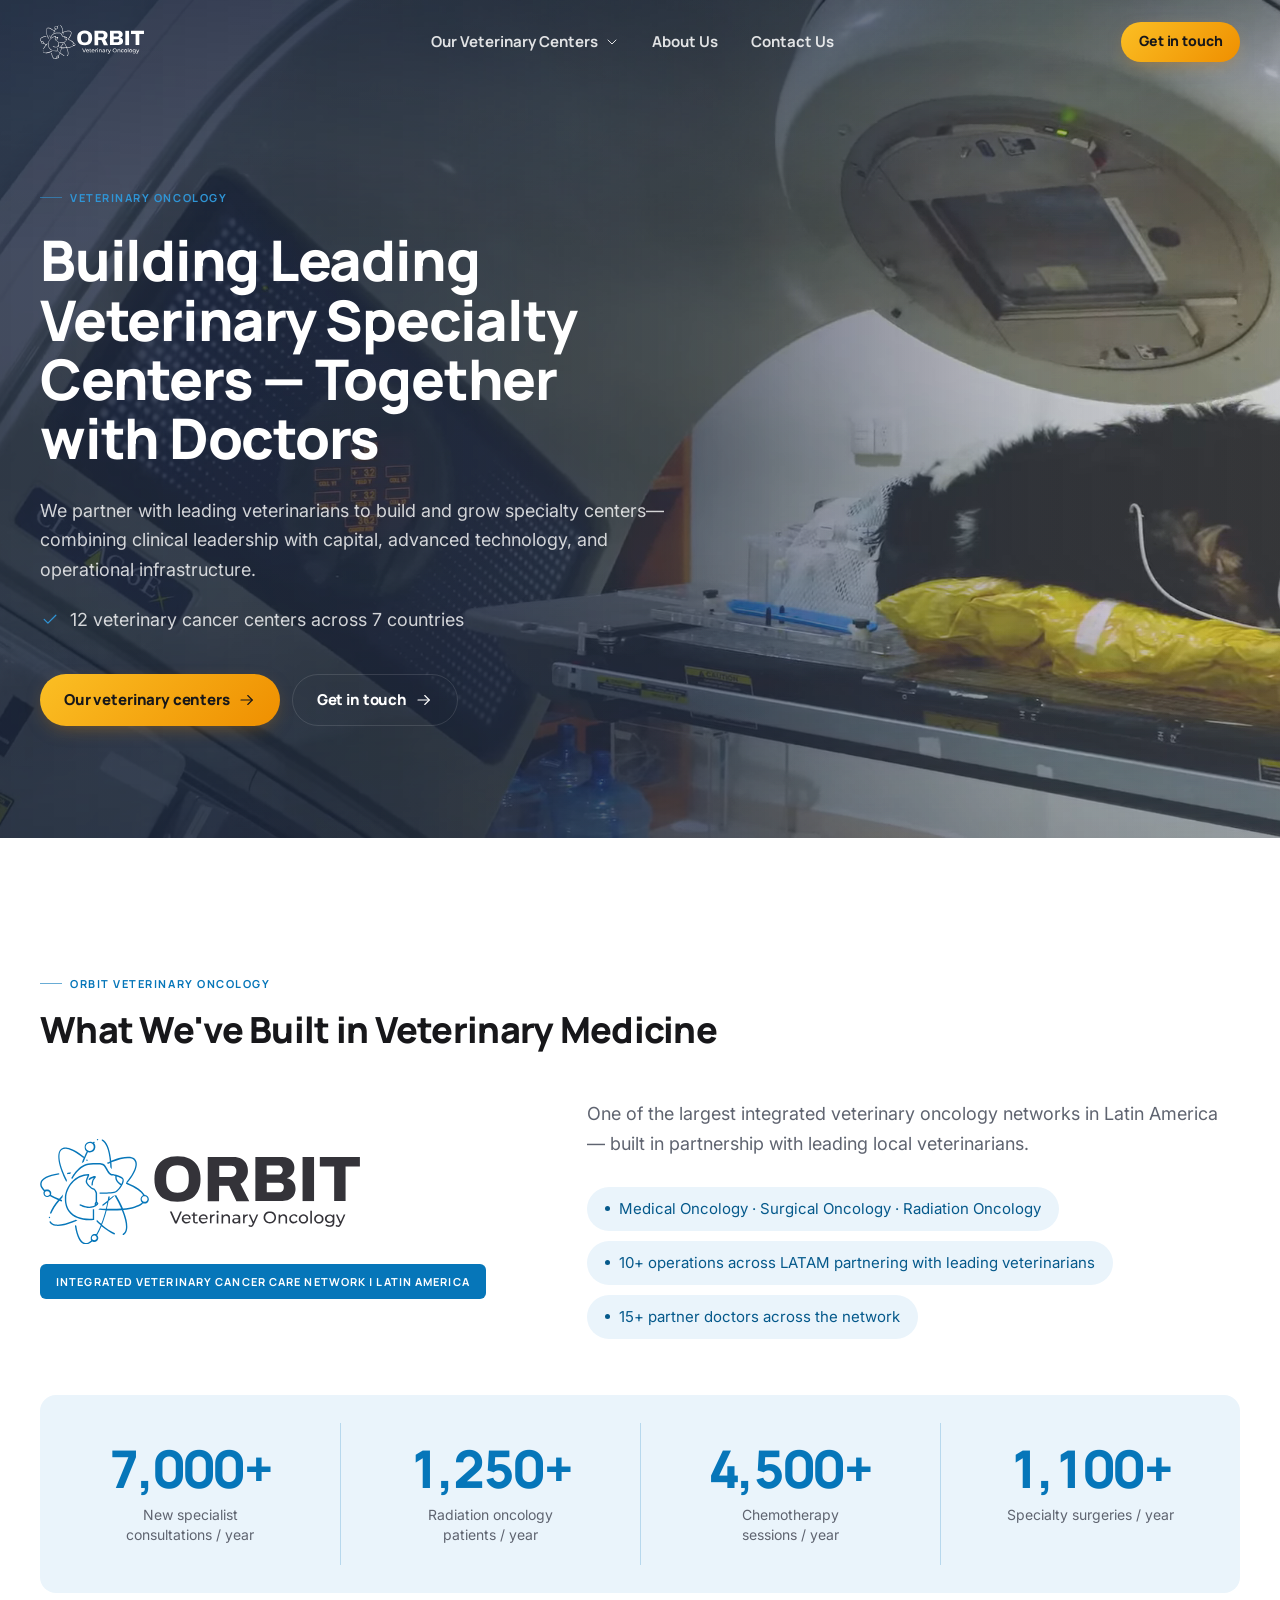
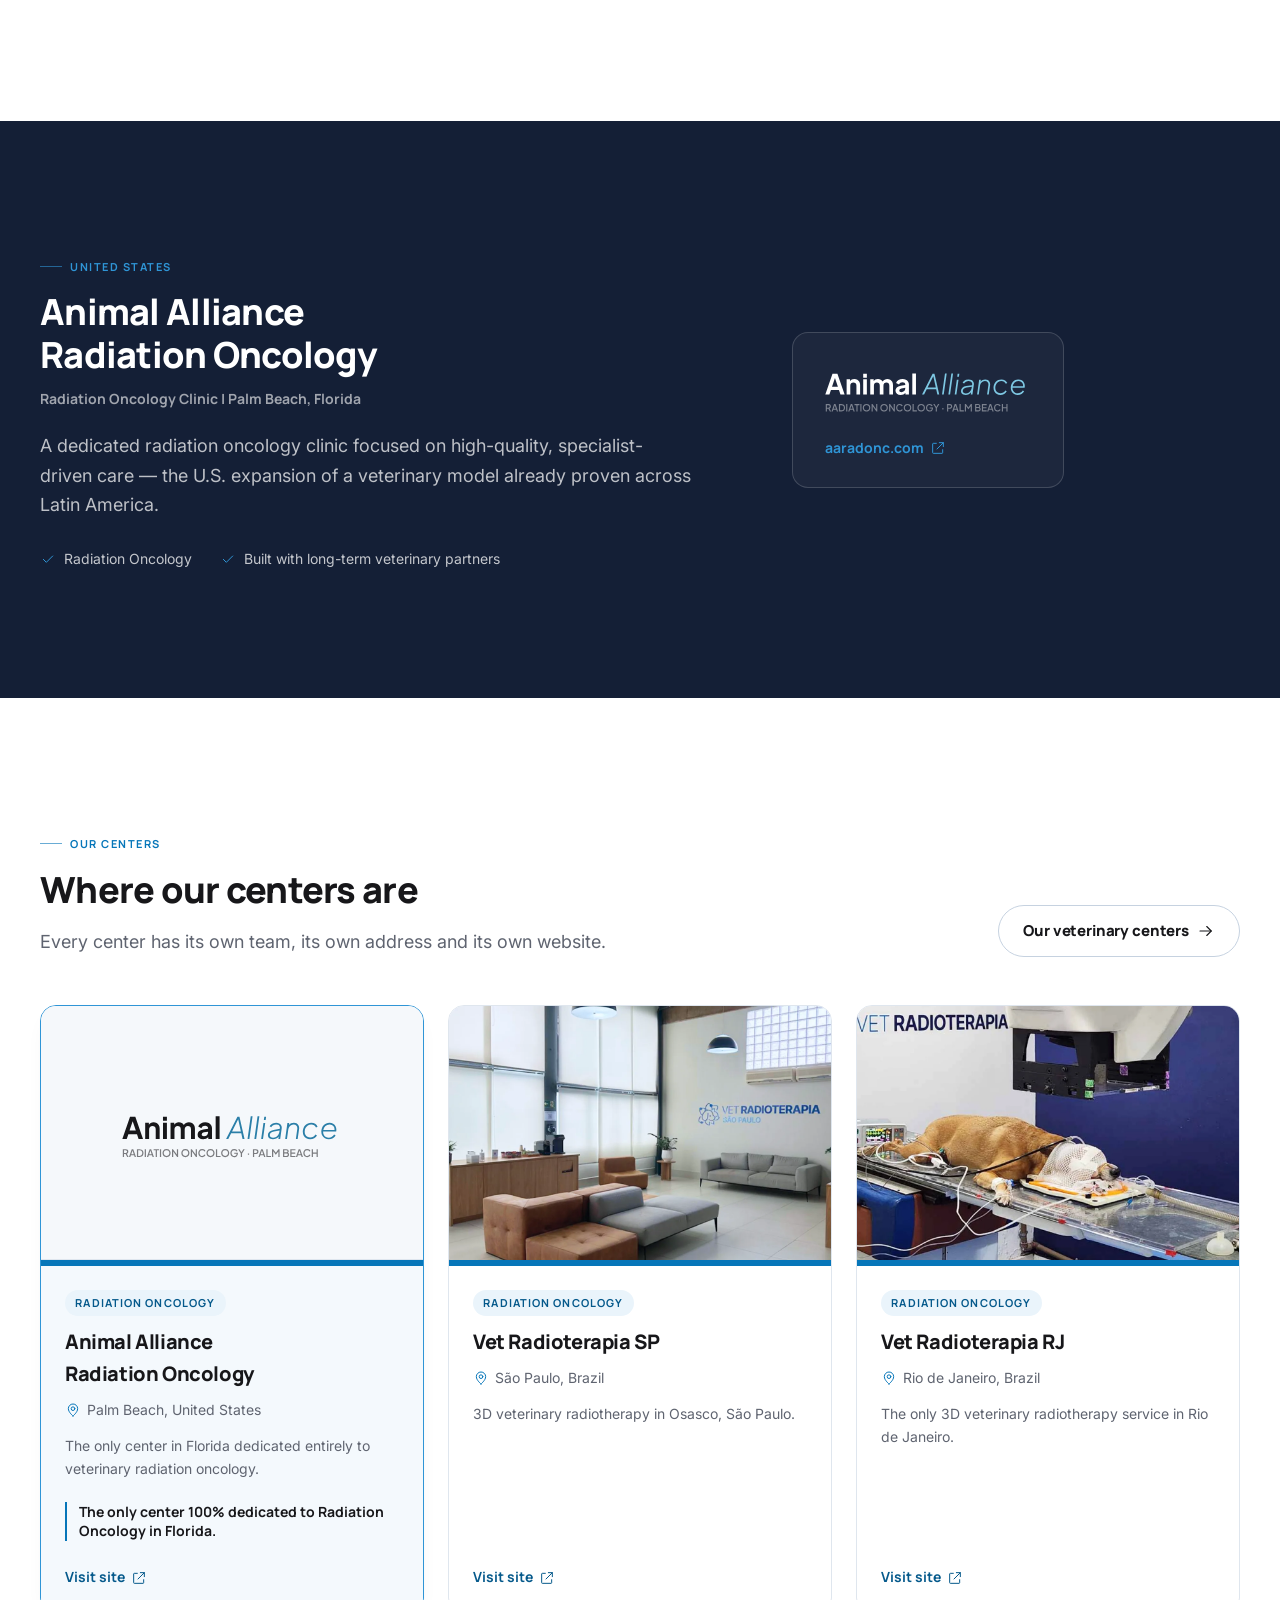
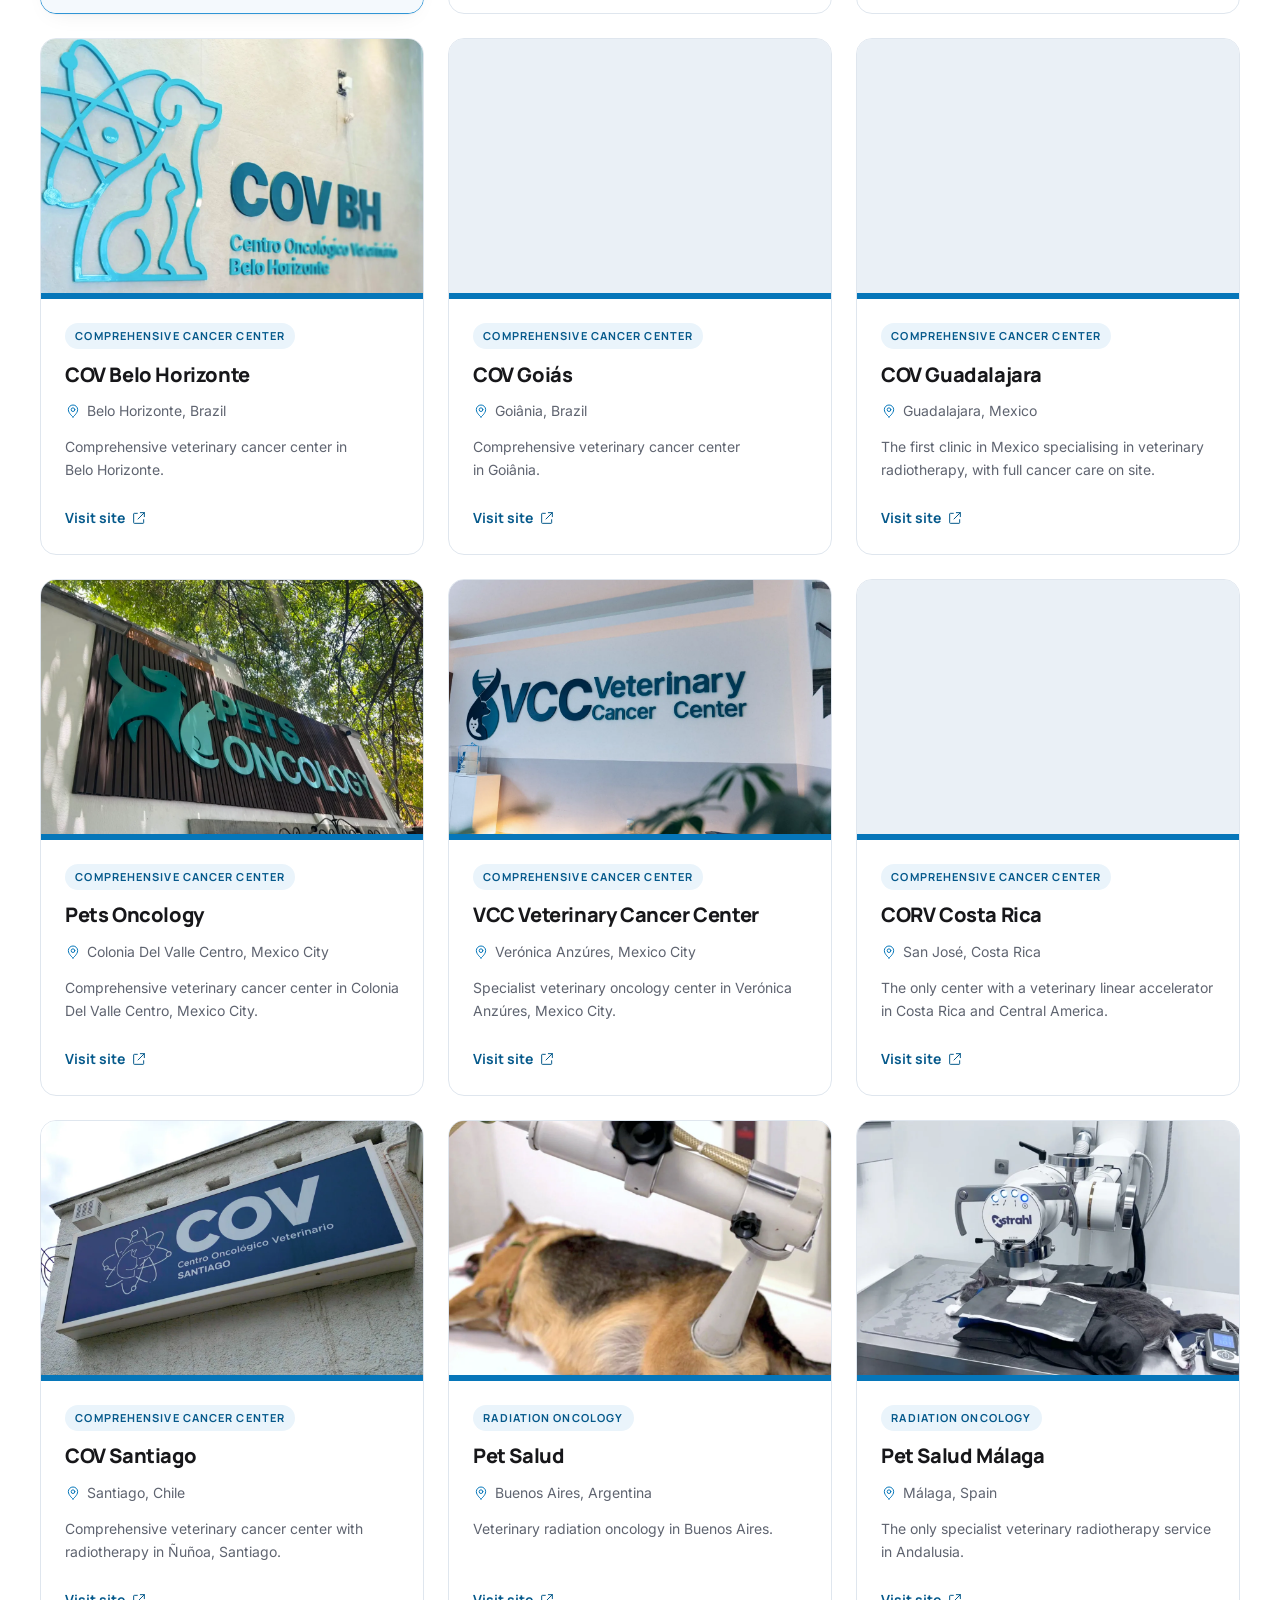
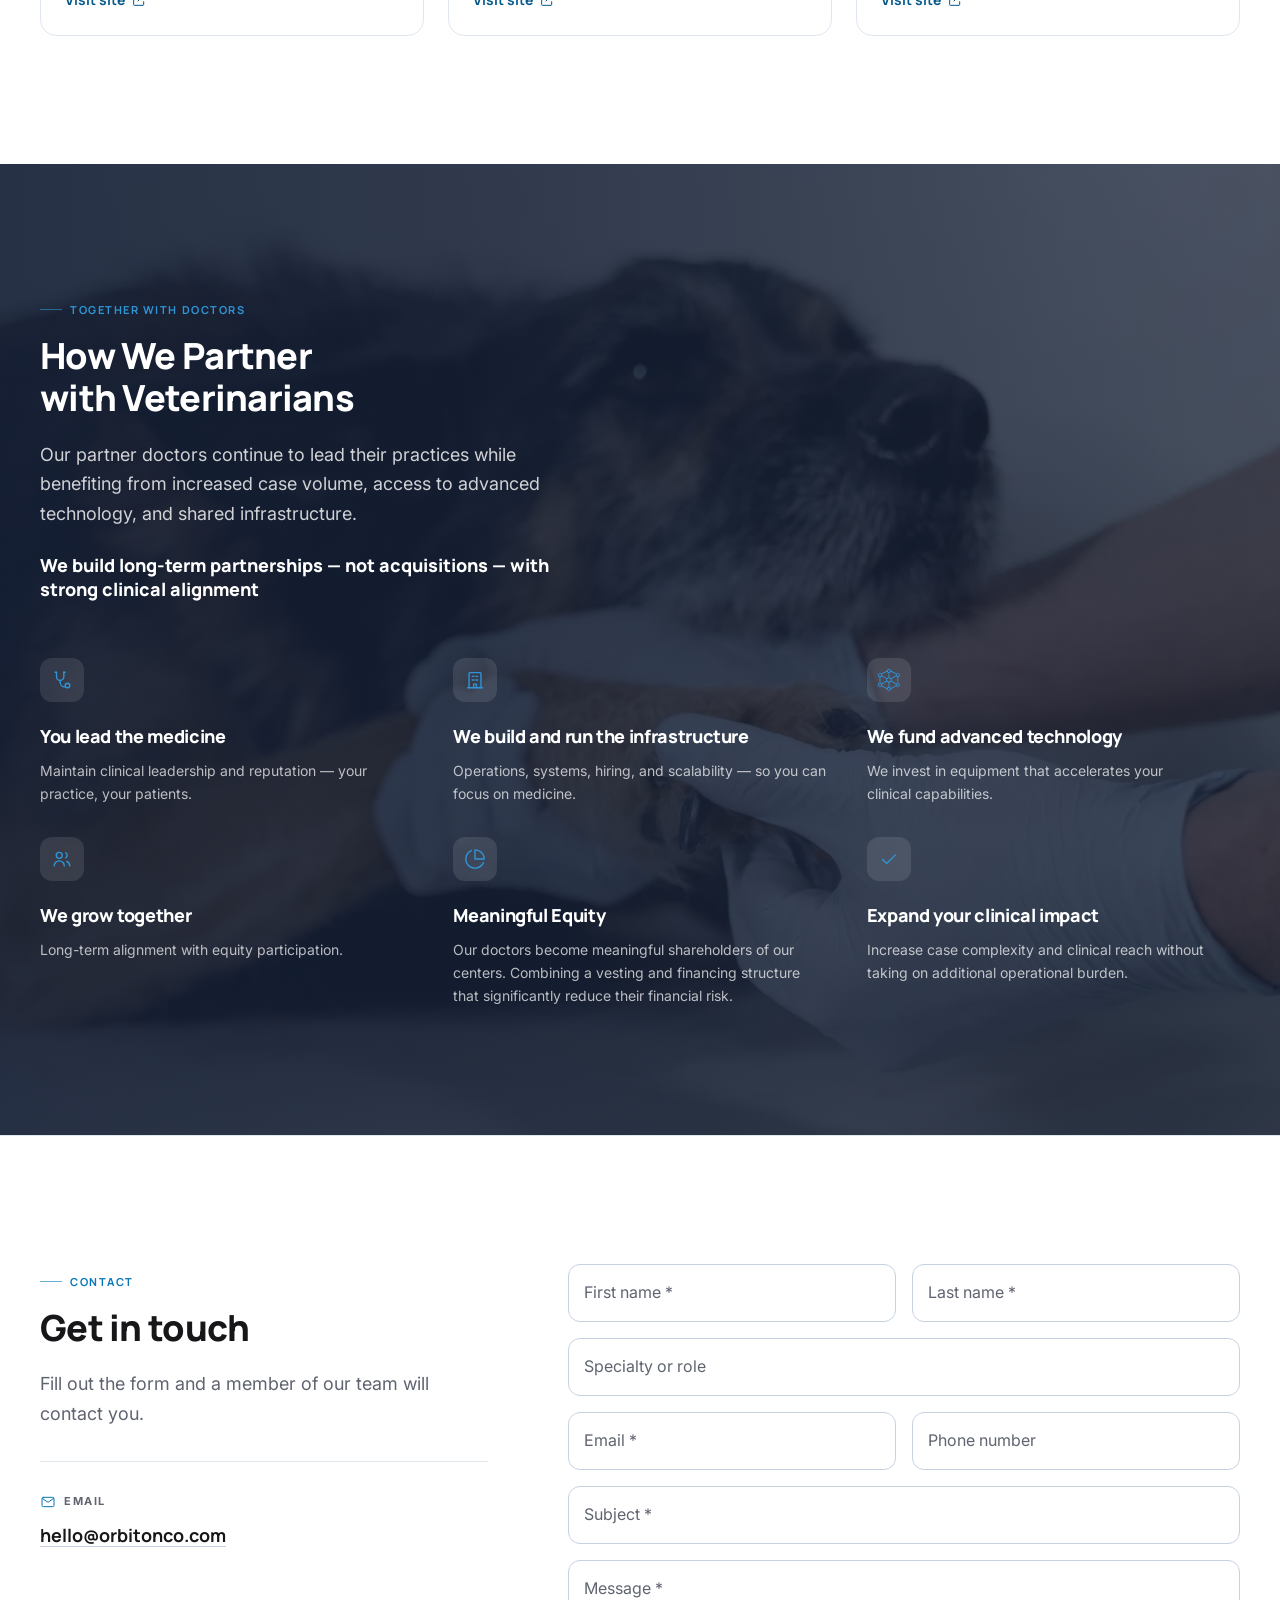
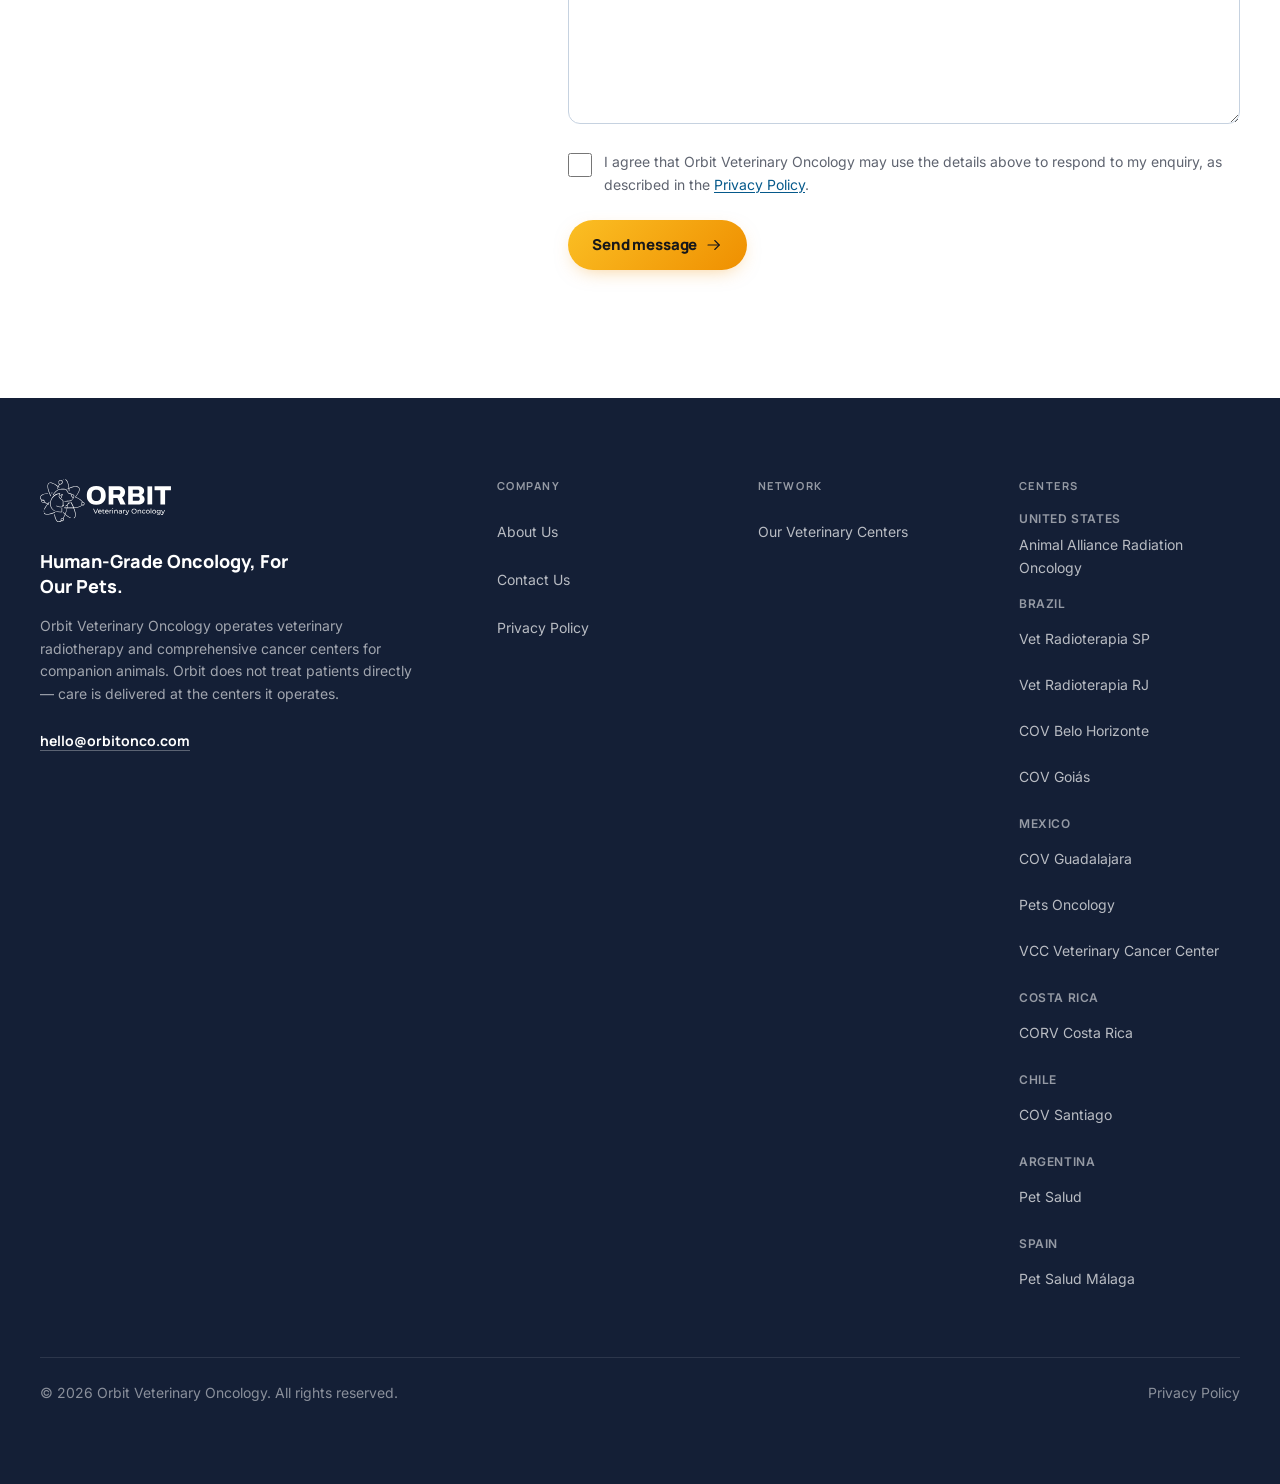
==== index.html @ 772dd538 "Preview build of orbitonco.com for review Compiled output only — not the source. Blocked from search" ====
<!DOCTYPE html><html lang="en-US"><head><meta name="robots" content="noindex, nofollow"/><meta charSet="utf-8"/><meta name="viewport" content="width=device-width, initial-scale=1"/><link rel="preload" as="image" href="/logo-white.svg"/><link rel="preload" as="image" href="/logo.svg"/><link rel="preload" as="image" href="/images/centers/logos/palm-beach-florida-white.svg"/><link rel="stylesheet" href="/_next/static/css/e615430f21140f51.css" data-precedence="next"/><link rel="preload" as="script" fetchPriority="low" href="/_next/static/chunks/webpack-c81f7fd28659d64f.js"/><script src="/_next/static/chunks/fd9d1056-32520efa714dca84.js" async=""></script><script src="/_next/static/chunks/117-5897e6a9cae5dace.js" async=""></script><script src="/_next/static/chunks/main-app-fa5c5f88d60b5bd4.js" async=""></script><script src="/_next/static/chunks/972-1893b86c5bb94483.js" async=""></script><script src="/_next/static/chunks/480-423c2e21efd8b5ae.js" async=""></script><script src="/_next/static/chunks/721-8752f2e96dad992c.js" async=""></script><script src="/_next/static/chunks/344-c2d2e96685df1274.js" async=""></script><script src="/_next/static/chunks/app/page-0fe38887b6896b83.js" async=""></script><script src="/_next/static/chunks/app/layout-c9429c691e6c3d69.js" async=""></script><link rel="preconnect" href="https://fonts.googleapis.com"/><link rel="preconnect" href="https://fonts.gstatic.com" crossorigin=""/><link rel="preload" as="image" href="/images/hero/home.webp" fetchPriority="high"/><meta name="theme-color" content="#141f36"/><title>Veterinary Specialty Centers, Together with Doctors | Orbit</title><meta name="description" content="Orbit partners with leading veterinarians to build and grow veterinary specialty centers, combining clinical leadership with capital, technology and infrastructure."/><meta name="googlebot" content="index, follow, max-video-preview:-1, max-image-preview:large, max-snippet:-1"/><link rel="canonical" href="https://orbitonco.com/"/><meta property="og:title" content="Veterinary Specialty Centers, Together with Doctors | Orbit"/><meta property="og:description" content="Orbit partners with leading veterinarians to build and grow veterinary specialty centers, combining clinical leadership with capital, technology and infrastructure."/><meta property="og:url" content="https://orbitonco.com/"/><meta property="og:site_name" content="Orbit Veterinary Oncology"/><meta property="og:locale" content="en_US"/><meta property="og:image" content="https://orbitonco.com/og-default.png"/><meta property="og:image:width" content="1200"/><meta property="og:image:height" content="675"/><meta property="og:image:alt" content="Orbit Veterinary Oncology — Human-Grade Oncology, For Our Pets."/><meta property="og:type" content="website"/><meta name="twitter:card" content="summary_large_image"/><meta name="twitter:title" content="Veterinary Specialty Centers, Together with Doctors | Orbit"/><meta name="twitter:description" content="Orbit partners with leading veterinarians to build and grow veterinary specialty centers, combining clinical leadership with capital, technology and infrastructure."/><meta name="twitter:image" content="https://orbitonco.com/og-default.png"/><link rel="icon" href="/favicon.svg" type="image/svg+xml"/><link rel="apple-touch-icon" href="/apple-touch-icon.png" sizes="180x180"/><script>window.dataLayer = window.dataLayer || [];
function gtag(){dataLayer.push(arguments);}
gtag('consent', 'default', {
  ad_storage: 'denied',
  ad_user_data: 'denied',
  ad_personalization: 'denied',
  analytics_storage: 'denied',
  functionality_storage: 'denied',
  personalization_storage: 'denied',
  security_storage: 'granted',
  wait_for_update: 500
});
gtag('set', 'ads_data_redaction', true);
gtag('set', 'url_passthrough', true);</script><script>try{if('IntersectionObserver' in window && !window.matchMedia('(prefers-reduced-motion: reduce)').matches){document.documentElement.classList.add('js-reveal');}}catch(e){}</script><script type="application/ld+json">{"@context":"https://schema.org","@graph":[{"@type":["Organization","MedicalOrganization"],"@id":"https://orbitonco.com/#organization","name":"Orbit Veterinary Oncology","legalName":"Orbit Veterinary Oncology","alternateName":"Orbit","url":"https://orbitonco.com/","logo":{"@type":"ImageObject","@id":"https://orbitonco.com/#logo","url":"https://orbitonco.com/logo.svg","contentUrl":"https://orbitonco.com/logo.svg","width":359,"height":118,"caption":"Orbit Veterinary Oncology"},"image":{"@id":"https://orbitonco.com/#logo"},"description":"Orbit Veterinary Oncology operates veterinary radiotherapy and comprehensive cancer centers for companion animals, applying unified medical, technical and safety standards derived from four decades of human radiation oncology.","email":"hello@orbitonco.com","foundingDate":"2020","slogan":"Human-Grade Oncology, For Our Pets.","medicalSpecialty":"Oncologic","knowsAbout":["Veterinary radiation oncology","Veterinary radiotherapy","Linear accelerator","Radiotherapy treatment planning","Veterinary oncology","Comprehensive cancer care for companion animals","Radiotherapy center development and operation","Medical physics"],"areaServed":[{"@type":"Country","name":"United States","sameAs":"https://www.wikidata.org/wiki/Q30"},{"@type":"Country","name":"Brazil","sameAs":"https://www.wikidata.org/wiki/Q155"},{"@type":"Country","name":"Mexico","sameAs":"https://www.wikidata.org/wiki/Q96"},{"@type":"Country","name":"Costa Rica","sameAs":"https://www.wikidata.org/wiki/Q800"},{"@type":"Country","name":"Chile","sameAs":"https://www.wikidata.org/wiki/Q298"},{"@type":"Country","name":"Argentina","sameAs":"https://www.wikidata.org/wiki/Q414"},{"@type":"Country","name":"Spain","sameAs":"https://www.wikidata.org/wiki/Q29"}],"employee":[{"@type":"Person","name":"Guillermo Couto","description":"DACVIM in Internal Medicine and Oncology. +40 years of experience in Veterinary Oncology.","worksFor":{"@id":"https://orbitonco.com/#organization"}},{"@type":"Person","name":"Daniel Dosoretz","description":"Radiation Oncologist, consultant. Founder of 21st Century Oncology and Advocate.","worksFor":{"@id":"https://orbitonco.com/#organization"}},{"@type":"Person","name":"Daniel Galmarini","description":"Lead physicist. +25 years experience in treatment planning.","worksFor":{"@id":"https://orbitonco.com/#organization"}},{"@type":"Person","name":"Enrique Vaiani","description":"Engineer Manager, expert in linear accelerator maintenance.","worksFor":{"@id":"https://orbitonco.com/#organization"}},{"@type":"Person","name":"Ricardo Andisco","description":"Lead Architect. +75 radiation oncology projects completed.","worksFor":{"@id":"https://orbitonco.com/#organization"}},{"@type":"Person","name":"Frank English","description":"Structuring and Financing.","worksFor":{"@id":"https://orbitonco.com/#organization"}}],"subOrganization":[{"@type":"VeterinaryCare","name":"Animal Alliance Radiation Oncology · Palm Beach","url":"https://aaradonc.com"},{"@type":"VeterinaryCare","name":"Vet Radioterapia São Paulo","url":"https://vetradioterapiasp.com.br"},{"@type":"VeterinaryCare","name":"Vet Radioterapia Rio de Janeiro","url":"https://vetradioterapiarj.com.br"},{"@type":"VeterinaryCare","name":"Centro Oncológico Veterinário Belo Horizonte","url":"https://covbelohorizonte.com.br"},{"@type":"VeterinaryCare","name":"Centro Oncológico Veterinário Goiás","url":"https://covgoias.com.br"},{"@type":"VeterinaryCare","name":"Clínica Oncológica Veterinaria Guadalajara","url":"https://covguadalajara.mx"},{"@type":"VeterinaryCare","name":"Pets Oncology","url":"https://petsoncology.mx"},{"@type":"VeterinaryCare","name":"VCC – Veterinary Cancer Center","url":"https://veterinarycancercenter.mx"},{"@type":"VeterinaryCare","name":"Clínica de Oncología y Radioterapia Veterinaria Costa Rica","url":"https://corvcostarica.com"},{"@type":"VeterinaryCare","name":"Centro Oncológico Veterinario Santiago","url":"https://covsantiago.cl"},{"@type":"VeterinaryCare","name":"Pet Salud | Oncología Radiante Veterinaria","url":"https://pet-salud.com.ar"},{"@type":"VeterinaryCare","name":"Pet Salud Málaga | Radioterapia Veterinaria","url":"https://petsaludmalaga.es"}],"sameAs":["https://aaradonc.com","https://vetradioterapiasp.com.br","https://vetradioterapiarj.com.br","https://covbelohorizonte.com.br","https://covgoias.com.br","https://covguadalajara.mx","https://petsoncology.mx","https://veterinarycancercenter.mx","https://corvcostarica.com","https://covsantiago.cl","https://pet-salud.com.ar","https://petsaludmalaga.es"]},{"@type":"WebSite","@id":"https://orbitonco.com/#website","url":"https://orbitonco.com/","name":"Orbit Veterinary Oncology","description":"Orbit Veterinary Oncology operates veterinary radiotherapy and comprehensive cancer centers for companion animals, applying unified medical, technical and safety standards derived from four decades of human radiation oncology.","inLanguage":"en-US","publisher":{"@id":"https://orbitonco.com/#organization"}}]}</script><script src="/_next/static/chunks/polyfills-42372ed130431b0a.js" noModule=""></script></head><body><a class="skip-link" href="#main-content">Skip to content</a><header class="header"><div class="container-orbit header__inner"><a class="header__logo" aria-label="Orbit Veterinary Oncology — home" href="/"><img src="/logo-white.svg" alt="Orbit Veterinary Oncology" width="104" height="34"/></a><nav aria-label="Main" class="hidden lg:block"><ul class="flex items-center gap-7"><li class="relative"><a class="nav__link" aria-expanded="false" aria-controls=":R6kq:" href="/our-centers/">Our Veterinary Centers<svg width="16" height="16" viewBox="0 0 24 24" fill="none" stroke="currentColor" stroke-width="1.5" stroke-linecap="round" stroke-linejoin="round" aria-hidden="true" focusable="false"><path d="m6 9 6 6 6-6"></path></svg></a><div id=":R6kq:" class="nav__dropdown" data-open="false"><ul><li><a href="https://aaradonc.com" target="_blank" rel="noopener noreferrer" class="nav__dropdown-item" tabindex="-1"><span class="nav__dropdown-name">Animal Alliance Radiation Oncology</span><span class="nav__dropdown-meta">Palm Beach, United States</span></a></li><li><a href="https://vetradioterapiasp.com.br" target="_blank" rel="noopener noreferrer" class="nav__dropdown-item" tabindex="-1"><span class="nav__dropdown-name">Vet Radioterapia SP</span><span class="nav__dropdown-meta">São Paulo, Brazil</span></a></li><li><a href="https://vetradioterapiarj.com.br" target="_blank" rel="noopener noreferrer" class="nav__dropdown-item" tabindex="-1"><span class="nav__dropdown-name">Vet Radioterapia RJ</span><span class="nav__dropdown-meta">Rio de Janeiro, Brazil</span></a></li><li><a href="https://covbelohorizonte.com.br" target="_blank" rel="noopener noreferrer" class="nav__dropdown-item" tabindex="-1"><span class="nav__dropdown-name">COV Belo Horizonte</span><span class="nav__dropdown-meta">Belo Horizonte, Brazil</span></a></li><li><a href="https://covgoias.com.br" target="_blank" rel="noopener noreferrer" class="nav__dropdown-item" tabindex="-1"><span class="nav__dropdown-name">COV Goiás</span><span class="nav__dropdown-meta">Goiânia, Brazil</span></a></li><li><a href="https://covguadalajara.mx" target="_blank" rel="noopener noreferrer" class="nav__dropdown-item" tabindex="-1"><span class="nav__dropdown-name">COV Guadalajara</span><span class="nav__dropdown-meta">Guadalajara, Mexico</span></a></li><li><a href="https://petsoncology.mx" target="_blank" rel="noopener noreferrer" class="nav__dropdown-item" tabindex="-1"><span class="nav__dropdown-name">Pets Oncology</span><span class="nav__dropdown-meta">Colonia Del Valle Centro, Mexico City</span></a></li><li><a href="https://veterinarycancercenter.mx" target="_blank" rel="noopener noreferrer" class="nav__dropdown-item" tabindex="-1"><span class="nav__dropdown-name">VCC Veterinary Cancer Center</span><span class="nav__dropdown-meta">Verónica Anzúres, Mexico City</span></a></li><li><a href="https://corvcostarica.com" target="_blank" rel="noopener noreferrer" class="nav__dropdown-item" tabindex="-1"><span class="nav__dropdown-name">CORV Costa Rica</span><span class="nav__dropdown-meta">San José, Costa Rica</span></a></li><li><a href="https://covsantiago.cl" target="_blank" rel="noopener noreferrer" class="nav__dropdown-item" tabindex="-1"><span class="nav__dropdown-name">COV Santiago</span><span class="nav__dropdown-meta">Santiago, Chile</span></a></li><li><a href="https://pet-salud.com.ar" target="_blank" rel="noopener noreferrer" class="nav__dropdown-item" tabindex="-1"><span class="nav__dropdown-name">Pet Salud</span><span class="nav__dropdown-meta">Buenos Aires, Argentina</span></a></li><li><a href="https://petsaludmalaga.es" target="_blank" rel="noopener noreferrer" class="nav__dropdown-item" tabindex="-1"><span class="nav__dropdown-name">Pet Salud Málaga</span><span class="nav__dropdown-meta">Málaga, Spain</span></a></li></ul></div></li><li><a class="nav__link" href="/about-us/">About Us</a></li><li><a class="nav__link" href="/contact-us/">Contact Us</a></li></ul></nav><div class="flex items-center gap-2"><a class="btn btn--primary btn--sm hidden sm:inline-flex" href="/contact-us/">Get in touch</a><button type="button" class="burger lg:hidden" aria-expanded="false" aria-controls=":R6kqH1:" aria-label="Open menu"><span></span><span></span><span></span></button></div></div><div id=":R6kqH1:" class="mobile-menu lg:hidden" data-open="false"><nav aria-label="Mobile"><ul><li class="mobile-menu__item" style="--i:0"><a class="mobile-menu__link" tabindex="-1" href="/our-centers/">Our Veterinary Centers</a></li><li class="mobile-menu__item" style="--i:1"><a class="mobile-menu__link" tabindex="-1" href="/about-us/">About Us</a></li><li class="mobile-menu__item" style="--i:2"><a class="mobile-menu__link" tabindex="-1" href="/contact-us/">Contact Us</a></li></ul></nav><div class="mobile-menu__item mt-8" style="--i:3"><a class="btn btn--primary w-full" tabindex="-1" href="/contact-us/">Get in touch</a></div><div class="mobile-menu__item mt-10" style="--i:4"><p class="text-2xs uppercase tracking-[0.14em] text-white/50">Our centers</p><ul class="mt-3 grid gap-1"><li><a href="https://aaradonc.com" target="_blank" rel="noopener noreferrer" class="flex min-h-[44px] items-center justify-between gap-3 border-b border-white/10 py-2 text-white/80" tabindex="-1"><span class="font-display text-base font-bold text-white">Animal Alliance Radiation Oncology</span><span class="text-sm text-white/55">Palm Beach, United States</span></a></li><li><a href="https://vetradioterapiasp.com.br" target="_blank" rel="noopener noreferrer" class="flex min-h-[44px] items-center justify-between gap-3 border-b border-white/10 py-2 text-white/80" tabindex="-1"><span class="font-display text-base font-bold text-white">Vet Radioterapia SP</span><span class="text-sm text-white/55">São Paulo, Brazil</span></a></li><li><a href="https://vetradioterapiarj.com.br" target="_blank" rel="noopener noreferrer" class="flex min-h-[44px] items-center justify-between gap-3 border-b border-white/10 py-2 text-white/80" tabindex="-1"><span class="font-display text-base font-bold text-white">Vet Radioterapia RJ</span><span class="text-sm text-white/55">Rio de Janeiro, Brazil</span></a></li><li><a href="https://covbelohorizonte.com.br" target="_blank" rel="noopener noreferrer" class="flex min-h-[44px] items-center justify-between gap-3 border-b border-white/10 py-2 text-white/80" tabindex="-1"><span class="font-display text-base font-bold text-white">COV Belo Horizonte</span><span class="text-sm text-white/55">Belo Horizonte, Brazil</span></a></li><li><a href="https://covgoias.com.br" target="_blank" rel="noopener noreferrer" class="flex min-h-[44px] items-center justify-between gap-3 border-b border-white/10 py-2 text-white/80" tabindex="-1"><span class="font-display text-base font-bold text-white">COV Goiás</span><span class="text-sm text-white/55">Goiânia, Brazil</span></a></li><li><a href="https://covguadalajara.mx" target="_blank" rel="noopener noreferrer" class="flex min-h-[44px] items-center justify-between gap-3 border-b border-white/10 py-2 text-white/80" tabindex="-1"><span class="font-display text-base font-bold text-white">COV Guadalajara</span><span class="text-sm text-white/55">Guadalajara, Mexico</span></a></li><li><a href="https://petsoncology.mx" target="_blank" rel="noopener noreferrer" class="flex min-h-[44px] items-center justify-between gap-3 border-b border-white/10 py-2 text-white/80" tabindex="-1"><span class="font-display text-base font-bold text-white">Pets Oncology</span><span class="text-sm text-white/55">Colonia Del Valle Centro, Mexico City</span></a></li><li><a href="https://veterinarycancercenter.mx" target="_blank" rel="noopener noreferrer" class="flex min-h-[44px] items-center justify-between gap-3 border-b border-white/10 py-2 text-white/80" tabindex="-1"><span class="font-display text-base font-bold text-white">VCC Veterinary Cancer Center</span><span class="text-sm text-white/55">Verónica Anzúres, Mexico City</span></a></li><li><a href="https://corvcostarica.com" target="_blank" rel="noopener noreferrer" class="flex min-h-[44px] items-center justify-between gap-3 border-b border-white/10 py-2 text-white/80" tabindex="-1"><span class="font-display text-base font-bold text-white">CORV Costa Rica</span><span class="text-sm text-white/55">San José, Costa Rica</span></a></li><li><a href="https://covsantiago.cl" target="_blank" rel="noopener noreferrer" class="flex min-h-[44px] items-center justify-between gap-3 border-b border-white/10 py-2 text-white/80" tabindex="-1"><span class="font-display text-base font-bold text-white">COV Santiago</span><span class="text-sm text-white/55">Santiago, Chile</span></a></li><li><a href="https://pet-salud.com.ar" target="_blank" rel="noopener noreferrer" class="flex min-h-[44px] items-center justify-between gap-3 border-b border-white/10 py-2 text-white/80" tabindex="-1"><span class="font-display text-base font-bold text-white">Pet Salud</span><span class="text-sm text-white/55">Buenos Aires, Argentina</span></a></li><li><a href="https://petsaludmalaga.es" target="_blank" rel="noopener noreferrer" class="flex min-h-[44px] items-center justify-between gap-3 border-b border-white/10 py-2 text-white/80" tabindex="-1"><span class="font-display text-base font-bold text-white">Pet Salud Málaga</span><span class="text-sm text-white/55">Málaga, Spain</span></a></li></ul></div></div></header><main id="main-content"><div class="page-transition"><section class="hero bg-navy pb-20 pt-[calc(var(--header-h)+3rem)] lg:pb-28 lg:pt-[calc(var(--header-h)+6rem)]"><div class="hero-media" aria-hidden="true"><div class="hero-media__poster" style="background-image:url(/images/hero/home.webp)"></div><video class="hero-media__video" autoPlay="" muted="" loop="" playsInline="" preload="metadata" poster="/images/hero/home.webp" tabindex="-1"><source src="/video/hero.webm" type="video/webm"/><source src="/video/hero.mp4" type="video/mp4"/></video><div class="hero-media__scrim hero-media__scrim--video"></div></div><div class="container-orbit hero__content"><p class="eyebrow text-brand-light">Veterinary oncology</p><h1 class="mt-6 max-w-[19ch] text-4xl text-white sm:text-5xl lg:text-6xl">Building Leading Veterinary Specialty Centers — Together with Doctors</h1><p class="lede mt-7 max-w-[60ch] text-lg text-white/80">We partner with leading veterinarians to build and grow specialty centers—combining clinical leadership with capital, advanced technology, and operational infrastructure.</p><ul class="mt-5 flex max-w-[60ch] flex-col gap-3 text-lg text-white/80"><li class="flex items-start gap-2.5"><svg width="20" height="20" viewBox="0 0 24 24" fill="none" stroke="currentColor" stroke-width="1.5" stroke-linecap="round" stroke-linejoin="round" class="mt-1 flex-none text-brand-light" aria-hidden="true" focusable="false"><path d="m5 12.5 4.5 4.5L19 7.5"></path></svg>12 veterinary cancer centers across 7 countries</li></ul><div class="mt-10 flex flex-wrap gap-3"><a class="btn btn--primary" href="/our-centers/">Our veterinary centers<svg width="18" height="18" viewBox="0 0 24 24" fill="none" stroke="currentColor" stroke-width="1.5" stroke-linecap="round" stroke-linejoin="round" aria-hidden="true" focusable="false"><path d="M4 12h15"></path><path d="m13 6 6 6-6 6"></path></svg></a><a class="btn btn--ghost on-dark" href="/contact-us/">Get in touch<svg width="18" height="18" viewBox="0 0 24 24" fill="none" stroke="currentColor" stroke-width="1.5" stroke-linecap="round" stroke-linejoin="round" aria-hidden="true" focusable="false"><path d="M4 12h15"></path><path d="m13 6 6 6-6 6"></path></svg></a></div></div></section><section class="section" aria-labelledby="built-heading"><div class="container-orbit"><div data-reveal="true"><p class="eyebrow">Orbit Veterinary Oncology</p><h2 id="built-heading" class="mt-4 max-w-[38ch] text-3xl lg:text-4xl">What We&#x27;ve Built in Veterinary Medicine</h2></div><div class="mt-12 grid items-center gap-10 lg:grid-cols-[minmax(0,0.85fr)_minmax(0,1.15fr)] lg:gap-16"><div class="network-lockup" data-reveal="true"><img class="network-lockup__mark" src="/logo.svg" alt="Orbit Veterinary Oncology" width="359" height="118"/><p class="network-lockup__label">Integrated Veterinary Cancer Care Network<!-- --> <span aria-hidden="true">|</span> <!-- -->Latin America</p></div><div data-reveal="true" style="--i:1"><p class="text-lg text-muted">One of the largest integrated veterinary oncology networks in Latin America — built in partnership with leading local veterinarians.</p><ul class="mt-7 flex flex-col items-start gap-2.5"><li class="chip">Medical Oncology · Surgical Oncology · Radiation Oncology</li><li class="chip">10+ operations across LATAM partnering with leading veterinarians</li><li class="chip">15+ partner doctors across the network</li></ul></div></div><h3 class="sr-only">Orbit Veterinary Oncology by the numbers</h3><div class="mt-14"><div class="stats-panel"><div class="stats-panel__item" data-reveal="true" style="--i:0"><span class="stats-panel__value"><span>7,000<!-- -->+</span></span><span class="stats-panel__label">New specialist consultations / year</span></div><div class="stats-panel__item" data-reveal="true" style="--i:1"><span class="stats-panel__value"><span>1,250<!-- -->+</span></span><span class="stats-panel__label">Radiation oncology patients / year</span></div><div class="stats-panel__item" data-reveal="true" style="--i:2"><span class="stats-panel__value"><span>4,500<!-- -->+</span></span><span class="stats-panel__label">Chemotherapy sessions / year</span></div><div class="stats-panel__item" data-reveal="true" style="--i:3"><span class="stats-panel__value"><span>1,100<!-- -->+</span></span><span class="stats-panel__label">Specialty surgeries / year</span></div></div></div></div></section><section class="section section--dark" aria-labelledby="usa-heading"><div class="container-orbit grid gap-10 lg:grid-cols-[minmax(0,1.2fr)_minmax(0,0.8fr)] lg:items-center lg:gap-20"><div data-reveal="true"><p class="eyebrow">United States</p><h2 id="usa-heading" class="mt-4 max-w-[20ch] text-3xl lg:text-4xl">Animal Alliance Radiation Oncology</h2><p class="mt-3 font-display text-sm font-bold text-white/60">Radiation Oncology Clinic | Palm Beach, Florida</p><p class="lede mt-5">A dedicated radiation oncology clinic focused on high-quality, specialist-driven care — the U.S. expansion of a veterinary model already proven across Latin America.</p><ul class="mt-7 flex flex-col gap-2.5 text-sm text-white/75 sm:flex-row sm:flex-wrap sm:gap-x-7"><li class="flex items-center gap-2"><svg width="16" height="16" viewBox="0 0 24 24" fill="none" stroke="currentColor" stroke-width="1.5" stroke-linecap="round" stroke-linejoin="round" class="flex-none text-brand-light" aria-hidden="true" focusable="false"><path d="m5 12.5 4.5 4.5L19 7.5"></path></svg>Radiation Oncology</li><li class="flex items-center gap-2"><svg width="16" height="16" viewBox="0 0 24 24" fill="none" stroke="currentColor" stroke-width="1.5" stroke-linecap="round" stroke-linejoin="round" class="flex-none text-brand-light" aria-hidden="true" focusable="false"><path d="m5 12.5 4.5 4.5L19 7.5"></path></svg>Built with long-term veterinary partners</li></ul></div><div data-reveal="true" style="--i:1"><a href="https://aaradonc.com" target="_blank" rel="noopener noreferrer" class="center-logo-link"><img src="/images/centers/logos/palm-beach-florida-white.svg" alt="Animal Alliance Radiation Oncology" width="221" height="60"/><span class="center-logo-link__cta">aaradonc.com<svg width="16" height="16" viewBox="0 0 24 24" fill="none" stroke="currentColor" stroke-width="1.5" stroke-linecap="round" stroke-linejoin="round" aria-hidden="true" focusable="false"><path d="M14 4h6v6"></path><path d="M20 4 10.5 13.5"></path><path d="M19 14.5V19a1 1 0 0 1-1 1H5a1 1 0 0 1-1-1V6a1 1 0 0 1 1-1h4.5"></path></svg></span></a></div></div></section><section class="section" aria-labelledby="centers-heading"><div class="container-orbit"><div class="mb-12 flex flex-col gap-6 md:flex-row md:items-end md:justify-between" data-reveal="true"><div><p class="eyebrow">Our centers</p><h2 id="centers-heading" class="mt-4 max-w-[18ch] text-3xl lg:text-4xl">Where our centers are</h2><p class="lede mt-4">Every center has its own team, its own address and its own website.</p></div><a class="btn btn--ghost flex-none" href="/our-centers/">Our veterinary centers<svg width="18" height="18" viewBox="0 0 24 24" fill="none" stroke="currentColor" stroke-width="1.5" stroke-linecap="round" stroke-linejoin="round" aria-hidden="true" focusable="false"><path d="M4 12h15"></path><path d="m13 6 6 6-6 6"></path></svg></a></div><div class="grid-cards"><article class="card card--featured" data-reveal="true" style="--i:0"><div class="card__media card__media--logo"><img src="/images/centers/logos/palm-beach-florida.svg" alt="Animal Alliance Radiation Oncology" width="221" height="60" loading="lazy" decoding="async"/></div><div class="h-1.5 w-full bg-brand" aria-hidden="true"></div><div class="card__body"><div class="flex flex-wrap items-center gap-2"><span class="badge">Radiation Oncology</span></div><h3 class="card__title"><a href="https://aaradonc.com" target="_blank" rel="noopener noreferrer" class="card__link">Animal Alliance Radiation Oncology</a></h3><p class="flex items-center gap-1.5 text-sm text-muted"><svg width="16" height="16" viewBox="0 0 24 24" fill="none" stroke="currentColor" stroke-width="1.5" stroke-linecap="round" stroke-linejoin="round" class="text-brand" aria-hidden="true" focusable="false"><path d="M12 21s7-5.6 7-11a7 7 0 1 0-14 0c0 5.4 7 11 7 11Z"></path><circle cx="12" cy="10" r="2.75"></circle></svg>Palm Beach, United States</p><p class="mt-1 text-sm leading-relaxed text-muted">The only center in Florida dedicated entirely to veterinary radiation oncology.</p><p class="mt-3 border-l-2 border-brand pl-3 font-display text-sm font-bold leading-snug text-deep">The only center 100% dedicated to Radiation Oncology in Florida.</p><p class="mt-auto pt-4 font-display text-sm font-bold text-brand-dark"><span class="inline-flex items-center gap-1.5">Visit site<svg width="16" height="16" viewBox="0 0 24 24" fill="none" stroke="currentColor" stroke-width="1.5" stroke-linecap="round" stroke-linejoin="round" aria-hidden="true" focusable="false"><path d="M14 4h6v6"></path><path d="M20 4 10.5 13.5"></path><path d="M19 14.5V19a1 1 0 0 1-1 1H5a1 1 0 0 1-1-1V6a1 1 0 0 1 1-1h4.5"></path></svg></span></p></div></article><article class="card" data-reveal="true" style="--i:1"><div class="card__media"><img src="/images/centers/photos/sao-paulo-brazil-exterior.webp" alt="Vet Radioterapia SP in São Paulo, Brazil" width="1200" height="800" loading="lazy" decoding="async"/></div><div class="h-1.5 w-full bg-brand" aria-hidden="true"></div><div class="card__body"><div class="flex flex-wrap items-center gap-2"><span class="badge">Radiation Oncology</span></div><h3 class="card__title"><a href="https://vetradioterapiasp.com.br" target="_blank" rel="noopener noreferrer" class="card__link">Vet Radioterapia SP</a></h3><p class="flex items-center gap-1.5 text-sm text-muted"><svg width="16" height="16" viewBox="0 0 24 24" fill="none" stroke="currentColor" stroke-width="1.5" stroke-linecap="round" stroke-linejoin="round" class="text-brand" aria-hidden="true" focusable="false"><path d="M12 21s7-5.6 7-11a7 7 0 1 0-14 0c0 5.4 7 11 7 11Z"></path><circle cx="12" cy="10" r="2.75"></circle></svg>São Paulo, Brazil</p><p class="mt-1 text-sm leading-relaxed text-muted">3D veterinary radiotherapy in Osasco, São Paulo.</p><p class="mt-auto pt-4 font-display text-sm font-bold text-brand-dark"><span class="inline-flex items-center gap-1.5">Visit site<svg width="16" height="16" viewBox="0 0 24 24" fill="none" stroke="currentColor" stroke-width="1.5" stroke-linecap="round" stroke-linejoin="round" aria-hidden="true" focusable="false"><path d="M14 4h6v6"></path><path d="M20 4 10.5 13.5"></path><path d="M19 14.5V19a1 1 0 0 1-1 1H5a1 1 0 0 1-1-1V6a1 1 0 0 1 1-1h4.5"></path></svg></span></p></div></article><article class="card" data-reveal="true" style="--i:2"><div class="card__media"><img src="/images/centers/photos/rio-de-janeiro-brazil-exterior.webp" alt="Vet Radioterapia RJ in Rio de Janeiro, Brazil" width="1200" height="800" loading="lazy" decoding="async"/></div><div class="h-1.5 w-full bg-brand" aria-hidden="true"></div><div class="card__body"><div class="flex flex-wrap items-center gap-2"><span class="badge">Radiation Oncology</span></div><h3 class="card__title"><a href="https://vetradioterapiarj.com.br" target="_blank" rel="noopener noreferrer" class="card__link">Vet Radioterapia RJ</a></h3><p class="flex items-center gap-1.5 text-sm text-muted"><svg width="16" height="16" viewBox="0 0 24 24" fill="none" stroke="currentColor" stroke-width="1.5" stroke-linecap="round" stroke-linejoin="round" class="text-brand" aria-hidden="true" focusable="false"><path d="M12 21s7-5.6 7-11a7 7 0 1 0-14 0c0 5.4 7 11 7 11Z"></path><circle cx="12" cy="10" r="2.75"></circle></svg>Rio de Janeiro, Brazil</p><p class="mt-1 text-sm leading-relaxed text-muted">The only 3D veterinary radiotherapy service in Rio de Janeiro.</p><p class="mt-auto pt-4 font-display text-sm font-bold text-brand-dark"><span class="inline-flex items-center gap-1.5">Visit site<svg width="16" height="16" viewBox="0 0 24 24" fill="none" stroke="currentColor" stroke-width="1.5" stroke-linecap="round" stroke-linejoin="round" aria-hidden="true" focusable="false"><path d="M14 4h6v6"></path><path d="M20 4 10.5 13.5"></path><path d="M19 14.5V19a1 1 0 0 1-1 1H5a1 1 0 0 1-1-1V6a1 1 0 0 1 1-1h4.5"></path></svg></span></p></div></article><article class="card" data-reveal="true" style="--i:3"><div class="card__media"><img src="/images/centers/photos/belo-horizonte-brazil-exterior.webp" alt="COV Belo Horizonte in Belo Horizonte, Brazil" width="1200" height="800" loading="lazy" decoding="async"/></div><div class="h-1.5 w-full bg-brand" aria-hidden="true"></div><div class="card__body"><div class="flex flex-wrap items-center gap-2"><span class="badge">Comprehensive Cancer Center</span></div><h3 class="card__title"><a href="https://covbelohorizonte.com.br" target="_blank" rel="noopener noreferrer" class="card__link">COV Belo Horizonte</a></h3><p class="flex items-center gap-1.5 text-sm text-muted"><svg width="16" height="16" viewBox="0 0 24 24" fill="none" stroke="currentColor" stroke-width="1.5" stroke-linecap="round" stroke-linejoin="round" class="text-brand" aria-hidden="true" focusable="false"><path d="M12 21s7-5.6 7-11a7 7 0 1 0-14 0c0 5.4 7 11 7 11Z"></path><circle cx="12" cy="10" r="2.75"></circle></svg>Belo Horizonte, Brazil</p><p class="mt-1 text-sm leading-relaxed text-muted">Comprehensive veterinary cancer center in Belo Horizonte.</p><p class="mt-auto pt-4 font-display text-sm font-bold text-brand-dark"><span class="inline-flex items-center gap-1.5">Visit site<svg width="16" height="16" viewBox="0 0 24 24" fill="none" stroke="currentColor" stroke-width="1.5" stroke-linecap="round" stroke-linejoin="round" aria-hidden="true" focusable="false"><path d="M14 4h6v6"></path><path d="M20 4 10.5 13.5"></path><path d="M19 14.5V19a1 1 0 0 1-1 1H5a1 1 0 0 1-1-1V6a1 1 0 0 1 1-1h4.5"></path></svg></span></p></div></article><article class="card" data-reveal="true" style="--i:0"><div class="card__media"><img src="/images/centers/photos/goiania-brazil-exterior.webp" alt="COV Goiás in Goiânia, Brazil" width="1200" height="800" loading="lazy" decoding="async"/></div><div class="h-1.5 w-full bg-brand" aria-hidden="true"></div><div class="card__body"><div class="flex flex-wrap items-center gap-2"><span class="badge">Comprehensive Cancer Center</span></div><h3 class="card__title"><a href="https://covgoias.com.br" target="_blank" rel="noopener noreferrer" class="card__link">COV Goiás</a></h3><p class="flex items-center gap-1.5 text-sm text-muted"><svg width="16" height="16" viewBox="0 0 24 24" fill="none" stroke="currentColor" stroke-width="1.5" stroke-linecap="round" stroke-linejoin="round" class="text-brand" aria-hidden="true" focusable="false"><path d="M12 21s7-5.6 7-11a7 7 0 1 0-14 0c0 5.4 7 11 7 11Z"></path><circle cx="12" cy="10" r="2.75"></circle></svg>Goiânia, Brazil</p><p class="mt-1 text-sm leading-relaxed text-muted">Comprehensive veterinary cancer center in Goiânia.</p><p class="mt-auto pt-4 font-display text-sm font-bold text-brand-dark"><span class="inline-flex items-center gap-1.5">Visit site<svg width="16" height="16" viewBox="0 0 24 24" fill="none" stroke="currentColor" stroke-width="1.5" stroke-linecap="round" stroke-linejoin="round" aria-hidden="true" focusable="false"><path d="M14 4h6v6"></path><path d="M20 4 10.5 13.5"></path><path d="M19 14.5V19a1 1 0 0 1-1 1H5a1 1 0 0 1-1-1V6a1 1 0 0 1 1-1h4.5"></path></svg></span></p></div></article><article class="card" data-reveal="true" style="--i:1"><div class="card__media"><img src="/images/centers/photos/guadalajara-mexico-exterior.webp" alt="COV Guadalajara in Guadalajara, Mexico" width="1200" height="800" loading="lazy" decoding="async"/></div><div class="h-1.5 w-full bg-brand" aria-hidden="true"></div><div class="card__body"><div class="flex flex-wrap items-center gap-2"><span class="badge">Comprehensive Cancer Center</span></div><h3 class="card__title"><a href="https://covguadalajara.mx" target="_blank" rel="noopener noreferrer" class="card__link">COV Guadalajara</a></h3><p class="flex items-center gap-1.5 text-sm text-muted"><svg width="16" height="16" viewBox="0 0 24 24" fill="none" stroke="currentColor" stroke-width="1.5" stroke-linecap="round" stroke-linejoin="round" class="text-brand" aria-hidden="true" focusable="false"><path d="M12 21s7-5.6 7-11a7 7 0 1 0-14 0c0 5.4 7 11 7 11Z"></path><circle cx="12" cy="10" r="2.75"></circle></svg>Guadalajara, Mexico</p><p class="mt-1 text-sm leading-relaxed text-muted">The first clinic in Mexico specialising in veterinary radiotherapy, with full cancer care on site.</p><p class="mt-auto pt-4 font-display text-sm font-bold text-brand-dark"><span class="inline-flex items-center gap-1.5">Visit site<svg width="16" height="16" viewBox="0 0 24 24" fill="none" stroke="currentColor" stroke-width="1.5" stroke-linecap="round" stroke-linejoin="round" aria-hidden="true" focusable="false"><path d="M14 4h6v6"></path><path d="M20 4 10.5 13.5"></path><path d="M19 14.5V19a1 1 0 0 1-1 1H5a1 1 0 0 1-1-1V6a1 1 0 0 1 1-1h4.5"></path></svg></span></p></div></article><article class="card" data-reveal="true" style="--i:2"><div class="card__media"><img src="/images/centers/photos/mexico-city-mexico-exterior.webp" alt="Pets Oncology in Mexico City, Mexico" width="1200" height="800" loading="lazy" decoding="async"/></div><div class="h-1.5 w-full bg-brand" aria-hidden="true"></div><div class="card__body"><div class="flex flex-wrap items-center gap-2"><span class="badge">Comprehensive Cancer Center</span></div><h3 class="card__title"><a href="https://petsoncology.mx" target="_blank" rel="noopener noreferrer" class="card__link">Pets Oncology</a></h3><p class="flex items-center gap-1.5 text-sm text-muted"><svg width="16" height="16" viewBox="0 0 24 24" fill="none" stroke="currentColor" stroke-width="1.5" stroke-linecap="round" stroke-linejoin="round" class="text-brand" aria-hidden="true" focusable="false"><path d="M12 21s7-5.6 7-11a7 7 0 1 0-14 0c0 5.4 7 11 7 11Z"></path><circle cx="12" cy="10" r="2.75"></circle></svg>Colonia Del Valle Centro, Mexico City</p><p class="mt-1 text-sm leading-relaxed text-muted">Comprehensive veterinary cancer center in Colonia Del Valle Centro, Mexico City.</p><p class="mt-auto pt-4 font-display text-sm font-bold text-brand-dark"><span class="inline-flex items-center gap-1.5">Visit site<svg width="16" height="16" viewBox="0 0 24 24" fill="none" stroke="currentColor" stroke-width="1.5" stroke-linecap="round" stroke-linejoin="round" aria-hidden="true" focusable="false"><path d="M14 4h6v6"></path><path d="M20 4 10.5 13.5"></path><path d="M19 14.5V19a1 1 0 0 1-1 1H5a1 1 0 0 1-1-1V6a1 1 0 0 1 1-1h4.5"></path></svg></span></p></div></article><article class="card" data-reveal="true" style="--i:3"><div class="card__media"><img src="/images/centers/photos/vcc-mexico-city-exterior.webp" alt="VCC Veterinary Cancer Center in Mexico City, Mexico" width="1200" height="800" loading="lazy" decoding="async"/></div><div class="h-1.5 w-full bg-brand" aria-hidden="true"></div><div class="card__body"><div class="flex flex-wrap items-center gap-2"><span class="badge">Comprehensive Cancer Center</span></div><h3 class="card__title"><a href="https://veterinarycancercenter.mx" target="_blank" rel="noopener noreferrer" class="card__link">VCC Veterinary Cancer Center</a></h3><p class="flex items-center gap-1.5 text-sm text-muted"><svg width="16" height="16" viewBox="0 0 24 24" fill="none" stroke="currentColor" stroke-width="1.5" stroke-linecap="round" stroke-linejoin="round" class="text-brand" aria-hidden="true" focusable="false"><path d="M12 21s7-5.6 7-11a7 7 0 1 0-14 0c0 5.4 7 11 7 11Z"></path><circle cx="12" cy="10" r="2.75"></circle></svg>Verónica Anzúres, Mexico City</p><p class="mt-1 text-sm leading-relaxed text-muted">Specialist veterinary oncology center in Verónica Anzúres, Mexico City.</p><p class="mt-auto pt-4 font-display text-sm font-bold text-brand-dark"><span class="inline-flex items-center gap-1.5">Visit site<svg width="16" height="16" viewBox="0 0 24 24" fill="none" stroke="currentColor" stroke-width="1.5" stroke-linecap="round" stroke-linejoin="round" aria-hidden="true" focusable="false"><path d="M14 4h6v6"></path><path d="M20 4 10.5 13.5"></path><path d="M19 14.5V19a1 1 0 0 1-1 1H5a1 1 0 0 1-1-1V6a1 1 0 0 1 1-1h4.5"></path></svg></span></p></div></article><article class="card" data-reveal="true" style="--i:0"><div class="card__media"><img src="/images/centers/photos/san-jose-costa-rica-exterior.webp" alt="CORV Costa Rica in San José, Costa Rica" width="1200" height="800" loading="lazy" decoding="async"/></div><div class="h-1.5 w-full bg-brand" aria-hidden="true"></div><div class="card__body"><div class="flex flex-wrap items-center gap-2"><span class="badge">Comprehensive Cancer Center</span></div><h3 class="card__title"><a href="https://corvcostarica.com" target="_blank" rel="noopener noreferrer" class="card__link">CORV Costa Rica</a></h3><p class="flex items-center gap-1.5 text-sm text-muted"><svg width="16" height="16" viewBox="0 0 24 24" fill="none" stroke="currentColor" stroke-width="1.5" stroke-linecap="round" stroke-linejoin="round" class="text-brand" aria-hidden="true" focusable="false"><path d="M12 21s7-5.6 7-11a7 7 0 1 0-14 0c0 5.4 7 11 7 11Z"></path><circle cx="12" cy="10" r="2.75"></circle></svg>San José, Costa Rica</p><p class="mt-1 text-sm leading-relaxed text-muted">The only center with a veterinary linear accelerator in Costa Rica and Central America.</p><p class="mt-auto pt-4 font-display text-sm font-bold text-brand-dark"><span class="inline-flex items-center gap-1.5">Visit site<svg width="16" height="16" viewBox="0 0 24 24" fill="none" stroke="currentColor" stroke-width="1.5" stroke-linecap="round" stroke-linejoin="round" aria-hidden="true" focusable="false"><path d="M14 4h6v6"></path><path d="M20 4 10.5 13.5"></path><path d="M19 14.5V19a1 1 0 0 1-1 1H5a1 1 0 0 1-1-1V6a1 1 0 0 1 1-1h4.5"></path></svg></span></p></div></article><article class="card" data-reveal="true" style="--i:1"><div class="card__media"><img src="/images/centers/photos/santiago-chile-exterior.webp" alt="COV Santiago in Santiago, Chile" width="1200" height="800" loading="lazy" decoding="async"/></div><div class="h-1.5 w-full bg-brand" aria-hidden="true"></div><div class="card__body"><div class="flex flex-wrap items-center gap-2"><span class="badge">Comprehensive Cancer Center</span></div><h3 class="card__title"><a href="https://covsantiago.cl" target="_blank" rel="noopener noreferrer" class="card__link">COV Santiago</a></h3><p class="flex items-center gap-1.5 text-sm text-muted"><svg width="16" height="16" viewBox="0 0 24 24" fill="none" stroke="currentColor" stroke-width="1.5" stroke-linecap="round" stroke-linejoin="round" class="text-brand" aria-hidden="true" focusable="false"><path d="M12 21s7-5.6 7-11a7 7 0 1 0-14 0c0 5.4 7 11 7 11Z"></path><circle cx="12" cy="10" r="2.75"></circle></svg>Santiago, Chile</p><p class="mt-1 text-sm leading-relaxed text-muted">Comprehensive veterinary cancer center with radiotherapy in Ñuñoa, Santiago.</p><p class="mt-auto pt-4 font-display text-sm font-bold text-brand-dark"><span class="inline-flex items-center gap-1.5">Visit site<svg width="16" height="16" viewBox="0 0 24 24" fill="none" stroke="currentColor" stroke-width="1.5" stroke-linecap="round" stroke-linejoin="round" aria-hidden="true" focusable="false"><path d="M14 4h6v6"></path><path d="M20 4 10.5 13.5"></path><path d="M19 14.5V19a1 1 0 0 1-1 1H5a1 1 0 0 1-1-1V6a1 1 0 0 1 1-1h4.5"></path></svg></span></p></div></article><article class="card" data-reveal="true" style="--i:2"><div class="card__media"><img src="/images/centers/photos/buenos-aires-argentina-exterior.webp" alt="Pet Salud in Buenos Aires, Argentina" width="1200" height="800" loading="lazy" decoding="async"/></div><div class="h-1.5 w-full bg-brand" aria-hidden="true"></div><div class="card__body"><div class="flex flex-wrap items-center gap-2"><span class="badge">Radiation Oncology</span></div><h3 class="card__title"><a href="https://pet-salud.com.ar" target="_blank" rel="noopener noreferrer" class="card__link">Pet Salud</a></h3><p class="flex items-center gap-1.5 text-sm text-muted"><svg width="16" height="16" viewBox="0 0 24 24" fill="none" stroke="currentColor" stroke-width="1.5" stroke-linecap="round" stroke-linejoin="round" class="text-brand" aria-hidden="true" focusable="false"><path d="M12 21s7-5.6 7-11a7 7 0 1 0-14 0c0 5.4 7 11 7 11Z"></path><circle cx="12" cy="10" r="2.75"></circle></svg>Buenos Aires, Argentina</p><p class="mt-1 text-sm leading-relaxed text-muted">Veterinary radiation oncology in Buenos Aires.</p><p class="mt-auto pt-4 font-display text-sm font-bold text-brand-dark"><span class="inline-flex items-center gap-1.5">Visit site<svg width="16" height="16" viewBox="0 0 24 24" fill="none" stroke="currentColor" stroke-width="1.5" stroke-linecap="round" stroke-linejoin="round" aria-hidden="true" focusable="false"><path d="M14 4h6v6"></path><path d="M20 4 10.5 13.5"></path><path d="M19 14.5V19a1 1 0 0 1-1 1H5a1 1 0 0 1-1-1V6a1 1 0 0 1 1-1h4.5"></path></svg></span></p></div></article><article class="card" data-reveal="true" style="--i:3"><div class="card__media"><img src="/images/centers/photos/malaga-spain-exterior.webp" alt="Pet Salud Málaga in Málaga, Spain" width="1200" height="800" loading="lazy" decoding="async"/></div><div class="h-1.5 w-full bg-brand" aria-hidden="true"></div><div class="card__body"><div class="flex flex-wrap items-center gap-2"><span class="badge">Radiation Oncology</span></div><h3 class="card__title"><a href="https://petsaludmalaga.es" target="_blank" rel="noopener noreferrer" class="card__link">Pet Salud Málaga</a></h3><p class="flex items-center gap-1.5 text-sm text-muted"><svg width="16" height="16" viewBox="0 0 24 24" fill="none" stroke="currentColor" stroke-width="1.5" stroke-linecap="round" stroke-linejoin="round" class="text-brand" aria-hidden="true" focusable="false"><path d="M12 21s7-5.6 7-11a7 7 0 1 0-14 0c0 5.4 7 11 7 11Z"></path><circle cx="12" cy="10" r="2.75"></circle></svg>Málaga, Spain</p><p class="mt-1 text-sm leading-relaxed text-muted">The only specialist veterinary radiotherapy service in Andalusia.</p><p class="mt-auto pt-4 font-display text-sm font-bold text-brand-dark"><span class="inline-flex items-center gap-1.5">Visit site<svg width="16" height="16" viewBox="0 0 24 24" fill="none" stroke="currentColor" stroke-width="1.5" stroke-linecap="round" stroke-linejoin="round" aria-hidden="true" focusable="false"><path d="M14 4h6v6"></path><path d="M20 4 10.5 13.5"></path><path d="M19 14.5V19a1 1 0 0 1-1 1H5a1 1 0 0 1-1-1V6a1 1 0 0 1 1-1h4.5"></path></svg></span></p></div></article></div></div></section><section class="section section--photo" id="partner" aria-labelledby="partner-heading"><div class="section--photo__media" aria-hidden="true"><img src="/images/sections/partner-doctors.webp" alt="" width="2000" height="900" loading="lazy" decoding="async"/><div class="section--photo__scrim"></div></div><div class="container-orbit section--photo__content"><div class="max-w-[54ch]" data-reveal="true"><p class="eyebrow text-brand-light">Together with doctors</p><h2 id="partner-heading" class="mt-4 max-w-[20ch] text-3xl text-white lg:text-4xl">How We Partner with Veterinarians</h2><p class="lede mt-5 text-white/80">Our partner doctors continue to lead their practices while benefiting from increased case volume, access to advanced technology, and shared infrastructure.</p><p class="mt-6 max-w-[46ch] font-display text-lg font-extrabold leading-snug text-white">We build long-term partnerships — not acquisitions — with strong clinical alignment</p></div><ul class="mt-14 grid gap-x-10 gap-y-8 sm:grid-cols-2 lg:grid-cols-3"><li data-reveal="true" style="--i:0"><span class="inline-flex h-11 w-11 items-center justify-center rounded-md bg-white/10 text-brand-light"><svg width="22" height="22" viewBox="0 0 24 24" fill="none" stroke="currentColor" stroke-width="1.5" stroke-linecap="round" stroke-linejoin="round" aria-hidden="true" focusable="false"><path d="M6 3.5v5a4 4 0 0 0 8 0v-5"></path><path d="M4.5 3.5H6"></path><path d="M14 3.5h1.5"></path><path d="M10 12.5v2a5 5 0 0 0 5 5h.5"></path><circle cx="18" cy="18" r="2.5"></circle></svg></span><h3 class="mt-5 text-lg text-white">You lead the medicine</h3><p class="mt-2 text-sm leading-relaxed text-white/70">Maintain clinical leadership and reputation — your practice, your patients.</p></li><li data-reveal="true" style="--i:1"><span class="inline-flex h-11 w-11 items-center justify-center rounded-md bg-white/10 text-brand-light"><svg width="22" height="22" viewBox="0 0 24 24" fill="none" stroke="currentColor" stroke-width="1.5" stroke-linecap="round" stroke-linejoin="round" aria-hidden="true" focusable="false"><path d="M4 20.5h16"></path><path d="M5.5 20.5V5a1 1 0 0 1 1-1h11a1 1 0 0 1 1 1v15.5"></path><path d="M9 8h2"></path><path d="M13 8h2"></path><path d="M9 12h2"></path><path d="M13 12h2"></path><path d="M10.5 20.5v-4h3v4"></path></svg></span><h3 class="mt-5 text-lg text-white">We build and run the infrastructure</h3><p class="mt-2 text-sm leading-relaxed text-white/70">Operations, systems, hiring, and scalability — so you can focus on medicine.</p></li><li data-reveal="true" style="--i:2"><span class="inline-flex h-11 w-11 items-center justify-center rounded-md bg-white/10 text-brand-light"><svg width="22" height="22" viewBox="0 0 87 87" fill="currentColor" aria-hidden="true" focusable="false"><path d="M37.8081 76.9592L36.2427 80.0901L11.3423 67.6399L12.9077 64.51L37.8081 76.9592ZM73.1382 67.6116L50.313 80.0608L48.6372 76.9885L71.4624 64.5383L73.1382 67.6116ZM45.0005 51.55V72.3H41.5005V51.55H45.0005ZM35.8501 48.9006L15.1001 61.3508L13.2993 58.3489L34.0493 45.8997L35.8501 48.9006ZM73.2007 58.3489L71.3999 61.3508L50.6499 48.9006L52.4507 45.8997L73.2007 58.3489ZM9.7251 30.8V55.6995H6.2251V30.8H9.7251ZM80.2749 30.8V53.6252H76.7749V30.8H80.2749ZM35.8501 37.5989L34.0493 40.6008L13.2993 28.1506L15.1001 25.1497L35.8501 37.5989ZM73.2007 28.1506L52.4507 40.6008L50.6499 37.5989L71.3999 25.1497L73.2007 28.1506ZM45.0005 14.1995V34.9495H41.5005V14.1995H45.0005ZM37.8081 9.54028L12.9077 21.9905L11.3423 18.8596L36.2427 6.40942L37.8081 9.54028ZM75.1577 18.8596L73.5923 21.9905L48.6929 9.54028L50.2573 6.40942L75.1577 18.8596Z"></path><path d="M47.7251 7.97461C47.7249 5.50331 45.7209 3.5 43.2495 3.5C40.7783 3.50021 38.7751 5.50344 38.7749 7.97461C38.7749 10.446 40.7782 12.45 43.2495 12.4502C45.721 12.4502 47.7251 10.4461 47.7251 7.97461ZM51.2251 7.97461C51.2251 12.3791 47.654 15.9502 43.2495 15.9502C38.8452 15.95 35.2749 12.3789 35.2749 7.97461C35.2751 3.57045 38.8454 0.000211302 43.2495 0C47.6539 0 51.2249 3.57032 51.2251 7.97461Z"></path><path d="M47.7251 78.5244C47.7249 76.0531 45.7209 74.0498 43.2495 74.0498C40.7783 74.05 38.7751 76.0532 38.7749 78.5244C38.7749 80.9958 40.7782 82.9998 43.2495 83C45.721 83 47.7251 80.9959 47.7251 78.5244ZM51.2251 78.5244C51.2251 82.9289 47.654 86.5 43.2495 86.5C38.8452 86.4998 35.2749 82.9288 35.2749 78.5244C35.2751 74.1203 38.8454 70.55 43.2495 70.5498C47.6539 70.5498 51.2249 74.1201 51.2251 78.5244Z"></path><path d="M12.4502 24.5747C12.45 22.1034 10.446 20.1001 7.97461 20.1001C5.50344 20.1003 3.50021 22.1035 3.5 24.5747C3.5 27.0461 5.50331 29.0501 7.97461 29.0503C10.4461 29.0503 12.4502 27.0462 12.4502 24.5747ZM15.9502 24.5747C15.9502 28.9792 12.3791 32.5503 7.97461 32.5503C3.57032 32.5501 0 28.979 0 24.5747C0.000211306 20.1705 3.57045 16.6003 7.97461 16.6001C12.3789 16.6001 15.95 20.1704 15.9502 24.5747Z"></path><path d="M83.0002 24.5747C83 22.1034 80.996 20.1001 78.5247 20.1001C76.0535 20.1003 74.0503 22.1035 74.05 24.5747C74.05 27.0461 76.0534 29.0501 78.5247 29.0503C80.9961 29.0503 83.0002 27.0462 83.0002 24.5747ZM86.5002 24.5747C86.5002 28.9792 82.9291 32.5503 78.5247 32.5503C74.1204 32.5501 70.55 28.979 70.55 24.5747C70.5503 20.1705 74.1205 16.6003 78.5247 16.6001C82.929 16.6001 86.5 20.1704 86.5002 24.5747Z"></path><path d="M83.0002 61.9246C83 59.4533 80.996 57.45 78.5247 57.45C76.0535 57.4502 74.0503 59.4534 74.05 61.9246C74.05 64.3959 76.0534 66.3999 78.5247 66.4001C80.9961 66.4001 83.0002 64.396 83.0002 61.9246ZM86.5002 61.9246C86.5002 66.329 82.9291 69.9001 78.5247 69.9001C74.1204 69.8999 70.55 66.3289 70.55 61.9246C70.5503 57.5204 74.1205 53.9502 78.5247 53.95C82.929 53.95 86.5 57.5203 86.5002 61.9246Z"></path><path d="M12.4502 61.9246C12.45 59.4533 10.446 57.45 7.97461 57.45C5.50344 57.4502 3.50021 59.4534 3.5 61.9246C3.5 64.3959 5.50331 66.3999 7.97461 66.4001C10.4461 66.4001 12.4502 64.396 12.4502 61.9246ZM15.9502 61.9246C15.9502 66.329 12.3791 69.9001 7.97461 69.9001C3.57032 69.8999 0 66.3289 0 61.9246C0.000211306 57.5204 3.57045 53.9502 7.97461 53.95C12.3789 53.95 15.95 57.5203 15.9502 61.9246Z"></path><path d="M42.5964 32.2885C43.0851 32.0917 43.642 32.1249 44.1082 32.3871L52.408 37.056C52.959 37.366 53.2996 37.9492 53.2996 38.5814V47.9183C53.2996 48.5505 52.9589 49.1337 52.408 49.4437L44.1082 54.1127C43.5755 54.4123 42.925 54.4122 42.3923 54.1127L34.0916 49.4437C33.5408 49.1337 33.2 48.5504 33.2 47.9183V38.5814C33.2 37.9493 33.5407 37.366 34.0916 37.056L42.3923 32.3871L42.5964 32.2885ZM36.7 39.6049V46.8949L43.2498 50.5785L49.7996 46.8959V39.6039L43.2498 35.9203L36.7 39.6049Z"></path></svg></span><h3 class="mt-5 text-lg text-white">We fund advanced technology</h3><p class="mt-2 text-sm leading-relaxed text-white/70">We invest in equipment that accelerates your clinical capabilities.</p></li><li data-reveal="true" style="--i:0"><span class="inline-flex h-11 w-11 items-center justify-center rounded-md bg-white/10 text-brand-light"><svg width="22" height="22" viewBox="0 0 24 24" fill="none" stroke="currentColor" stroke-width="1.5" stroke-linecap="round" stroke-linejoin="round" aria-hidden="true" focusable="false"><circle cx="9" cy="8" r="3.25"></circle><path d="M3.5 19.5a5.5 5.5 0 0 1 11 0"></path><path d="M16 5.2a3.25 3.25 0 0 1 0 5.6"></path><path d="M17.2 14.6a5.5 5.5 0 0 1 3.3 4.9"></path></svg></span><h3 class="mt-5 text-lg text-white">We grow together</h3><p class="mt-2 text-sm leading-relaxed text-white/70">Long-term alignment with equity participation.</p></li><li data-reveal="true" style="--i:1"><span class="inline-flex h-11 w-11 items-center justify-center rounded-md bg-white/10 text-brand-light"><svg width="22" height="22" viewBox="0 0 94 94" fill="none" stroke="currentColor" stroke-width="6" stroke-linecap="round" stroke-linejoin="round" aria-hidden="true" focusable="false"><path d="M83.0725 62.2359C80.5808 68.1285 76.6836 73.3209 71.7216 77.3593C66.7595 81.3977 60.8837 84.1592 54.6079 85.4021C48.3321 86.6451 41.8474 86.3318 35.7206 84.4896C29.5939 82.6474 24.0116 79.3324 19.462 74.8345C14.9124 70.3365 11.5339 64.7925 9.62185 58.6872C7.70982 52.5819 7.32248 46.1011 8.49371 39.8115C9.66493 33.522 12.3591 27.615 16.3405 22.6072C20.322 17.5993 25.4697 13.6431 31.3334 11.0842"></path><path d="M86.1667 46.9999C86.1667 41.8565 85.1536 36.7634 83.1853 32.0115C81.217 27.2596 78.332 22.9419 74.695 19.3049C71.0581 15.6679 66.7404 12.7829 61.9884 10.8146C57.2365 8.84633 52.1434 7.83325 47 7.83325V46.9999H86.1667Z"></path></svg></span><h3 class="mt-5 text-lg text-white">Meaningful Equity</h3><p class="mt-2 text-sm leading-relaxed text-white/70">Our doctors become meaningful shareholders of our centers. Combining a vesting and financing structure that significantly reduce their financial risk.</p></li><li data-reveal="true" style="--i:2"><span class="inline-flex h-11 w-11 items-center justify-center rounded-md bg-white/10 text-brand-light"><svg width="22" height="22" viewBox="0 0 24 24" fill="none" stroke="currentColor" stroke-width="1.5" stroke-linecap="round" stroke-linejoin="round" aria-hidden="true" focusable="false"><path d="m5 12.5 4.5 4.5L19 7.5"></path></svg></span><h3 class="mt-5 text-lg text-white">Expand your clinical impact</h3><p class="mt-2 text-sm leading-relaxed text-white/70">Increase case complexity and clinical reach without taking on additional operational burden.</p></li></ul></div></section><section class="section border-t border-line"><div class="container-orbit"><div id="contact" class="grid gap-12 lg:grid-cols-[minmax(0,0.8fr)_minmax(0,1.2fr)] lg:gap-20"><div data-reveal="true"><p class="eyebrow">Contact</p><h2 class="mt-4 text-3xl lg:text-4xl">Get in touch</h2><p class="lede mt-5">Fill out the form and a member of our team will contact you.</p><dl class="mt-8 grid gap-5 border-t border-line pt-8"><div><dt class="flex items-center gap-2 text-2xs font-bold uppercase tracking-[0.14em] text-muted"><svg width="16" height="16" viewBox="0 0 24 24" fill="none" stroke="currentColor" stroke-width="1.5" stroke-linecap="round" stroke-linejoin="round" class="text-brand" aria-hidden="true" focusable="false"><rect x="3" y="5" width="18" height="14" rx="2"></rect><path d="m3.5 6.5 8.5 6 8.5-6"></path></svg>Email</dt><dd class="mt-1 font-display text-lg font-bold"><a href="mailto:hello@orbitonco.com" class="inline-flex min-h-[44px] items-center text-deep underline decoration-line-strong underline-offset-4 transition-colors duration-180 hover:text-brand-dark hover:decoration-brand">hello@orbitonco.com</a></dd></div></dl></div><div data-reveal="true" style="--i:1"><form noValidate="" class="grid gap-4"><div class="hp-field" aria-hidden="true"><label for="botcheck">Do not fill this in</label><input id="botcheck" type="text" tabindex="-1" autoComplete="off" name="botcheck"/></div><div class="grid gap-4 sm:grid-cols-2"><div class="field"><input id="firstName" class="field__input" placeholder=" " maxLength="60" autoComplete="given-name" type="text" name="firstName"/><label for="firstName" class="field__label">First name<span aria-hidden="true"> *</span></label></div><div class="field"><input id="lastName" class="field__input" placeholder=" " maxLength="60" autoComplete="family-name" type="text" name="lastName"/><label for="lastName" class="field__label">Last name<span aria-hidden="true"> *</span></label></div></div><div class="field"><input id="specialty" class="field__input" placeholder=" " maxLength="80" autoComplete="organization-title" type="text" name="specialty"/><label for="specialty" class="field__label">Specialty or role</label></div><div class="grid gap-4 sm:grid-cols-2"><div class="field"><input id="email" class="field__input" placeholder=" " maxLength="120" autoComplete="email" type="email" name="email"/><label for="email" class="field__label">Email<span aria-hidden="true"> *</span></label></div><div class="field"><input id="phone" class="field__input" placeholder=" " maxLength="32" autoComplete="tel" type="tel" inputMode="tel" name="phone"/><label for="phone" class="field__label">Phone number</label></div></div><div class="field"><input id="subject" class="field__input" placeholder=" " maxLength="120" type="text" name="subject"/><label for="subject" class="field__label">Subject<span aria-hidden="true"> *</span></label></div><div class="field"><textarea id="message" class="field__input" placeholder=" " maxLength="2000" name="message" rows="5"></textarea><label for="message" class="field__label">Message<span aria-hidden="true"> *</span></label></div><div class="mt-1"><label class="flex items-start gap-3 text-sm text-muted"><input type="checkbox" class="mt-0.5 h-6 w-6 flex-none accent-brand" name="consent"/><span>I agree that Orbit Veterinary Oncology may use the details above to respond to my enquiry, as described in the<!-- --> <a class="text-brand-dark underline underline-offset-2" href="/privacy-policy/">Privacy Policy</a>.</span></label></div><div class="mt-2"><button type="submit" class="btn btn--primary">Send message<svg width="18" height="18" viewBox="0 0 24 24" fill="none" stroke="currentColor" stroke-width="1.5" stroke-linecap="round" stroke-linejoin="round" aria-hidden="true" focusable="false"><path d="M4 12h15"></path><path d="m13 6 6 6-6 6"></path></svg></button></div></form></div></div></div></section></div></main><footer class="bg-navy text-white/70"><div class="container-orbit py-16 lg:py-20"><div class="grid gap-12 lg:grid-cols-[minmax(0,1.1fr)_minmax(0,2fr)]"><div><a aria-label="Orbit Veterinary Oncology — home" class="inline-flex min-h-[44px] items-center" href="/"><img src="/logo-white.svg" alt="Orbit Veterinary Oncology" width="131" height="43"/></a><p class="mt-5 max-w-xs font-display text-lg font-extrabold leading-snug text-white">Human-Grade Oncology, For Our Pets.</p><p class="mt-4 max-w-sm text-sm leading-relaxed text-white/60">Orbit Veterinary Oncology operates veterinary radiotherapy and comprehensive cancer centers for companion animals. Orbit does not treat patients directly — care is delivered at the centers it operates.</p><p class="mt-6 text-sm"><a href="mailto:hello@orbitonco.com" class="font-display font-bold text-white underline decoration-white/30 underline-offset-4 hover:decoration-white">hello@orbitonco.com</a></p></div><div class="grid gap-10 sm:grid-cols-2 lg:grid-cols-3"><div><h2 class="text-2xs font-bold uppercase tracking-[0.14em] text-white/55">Company</h2><ul class="mt-4 grid gap-1"><li><a class="inline-flex min-h-[44px] items-center text-sm text-white/70 transition-colors duration-180 hover:text-white" href="/about-us/">About Us</a></li><li><a class="inline-flex min-h-[44px] items-center text-sm text-white/70 transition-colors duration-180 hover:text-white" href="/contact-us/">Contact Us</a></li><li><a class="inline-flex min-h-[44px] items-center text-sm text-white/70 transition-colors duration-180 hover:text-white" href="/privacy-policy/">Privacy Policy</a></li></ul></div><div><h2 class="text-2xs font-bold uppercase tracking-[0.14em] text-white/55">Network</h2><ul class="mt-4 grid gap-1"><li><a class="inline-flex min-h-[44px] items-center text-sm text-white/70 transition-colors duration-180 hover:text-white" href="/our-centers/">Our Veterinary Centers</a></li></ul></div><div class="sm:col-span-2 lg:col-span-1"><h2 class="text-2xs font-bold uppercase tracking-[0.14em] text-white/55">Centers</h2><div class="mt-4 grid gap-4"><div><p class="text-xs font-semibold uppercase tracking-wider text-white/55">United States</p><ul class="mt-1 grid gap-0.5"><li><a href="https://aaradonc.com" target="_blank" rel="noopener noreferrer" class="inline-flex min-h-[44px] items-center text-sm text-white/70 transition-colors duration-180 hover:text-white">Animal Alliance Radiation Oncology</a></li></ul></div><div><p class="text-xs font-semibold uppercase tracking-wider text-white/55">Brazil</p><ul class="mt-1 grid gap-0.5"><li><a href="https://vetradioterapiasp.com.br" target="_blank" rel="noopener noreferrer" class="inline-flex min-h-[44px] items-center text-sm text-white/70 transition-colors duration-180 hover:text-white">Vet Radioterapia SP</a></li><li><a href="https://vetradioterapiarj.com.br" target="_blank" rel="noopener noreferrer" class="inline-flex min-h-[44px] items-center text-sm text-white/70 transition-colors duration-180 hover:text-white">Vet Radioterapia RJ</a></li><li><a href="https://covbelohorizonte.com.br" target="_blank" rel="noopener noreferrer" class="inline-flex min-h-[44px] items-center text-sm text-white/70 transition-colors duration-180 hover:text-white">COV Belo Horizonte</a></li><li><a href="https://covgoias.com.br" target="_blank" rel="noopener noreferrer" class="inline-flex min-h-[44px] items-center text-sm text-white/70 transition-colors duration-180 hover:text-white">COV Goiás</a></li></ul></div><div><p class="text-xs font-semibold uppercase tracking-wider text-white/55">Mexico</p><ul class="mt-1 grid gap-0.5"><li><a href="https://covguadalajara.mx" target="_blank" rel="noopener noreferrer" class="inline-flex min-h-[44px] items-center text-sm text-white/70 transition-colors duration-180 hover:text-white">COV Guadalajara</a></li><li><a href="https://petsoncology.mx" target="_blank" rel="noopener noreferrer" class="inline-flex min-h-[44px] items-center text-sm text-white/70 transition-colors duration-180 hover:text-white">Pets Oncology</a></li><li><a href="https://veterinarycancercenter.mx" target="_blank" rel="noopener noreferrer" class="inline-flex min-h-[44px] items-center text-sm text-white/70 transition-colors duration-180 hover:text-white">VCC Veterinary Cancer Center</a></li></ul></div><div><p class="text-xs font-semibold uppercase tracking-wider text-white/55">Costa Rica</p><ul class="mt-1 grid gap-0.5"><li><a href="https://corvcostarica.com" target="_blank" rel="noopener noreferrer" class="inline-flex min-h-[44px] items-center text-sm text-white/70 transition-colors duration-180 hover:text-white">CORV Costa Rica</a></li></ul></div><div><p class="text-xs font-semibold uppercase tracking-wider text-white/55">Chile</p><ul class="mt-1 grid gap-0.5"><li><a href="https://covsantiago.cl" target="_blank" rel="noopener noreferrer" class="inline-flex min-h-[44px] items-center text-sm text-white/70 transition-colors duration-180 hover:text-white">COV Santiago</a></li></ul></div><div><p class="text-xs font-semibold uppercase tracking-wider text-white/55">Argentina</p><ul class="mt-1 grid gap-0.5"><li><a href="https://pet-salud.com.ar" target="_blank" rel="noopener noreferrer" class="inline-flex min-h-[44px] items-center text-sm text-white/70 transition-colors duration-180 hover:text-white">Pet Salud</a></li></ul></div><div><p class="text-xs font-semibold uppercase tracking-wider text-white/55">Spain</p><ul class="mt-1 grid gap-0.5"><li><a href="https://petsaludmalaga.es" target="_blank" rel="noopener noreferrer" class="inline-flex min-h-[44px] items-center text-sm text-white/70 transition-colors duration-180 hover:text-white">Pet Salud Málaga</a></li></ul></div></div></div></div></div><div class="mt-14 flex flex-col gap-3 border-t border-white/10 pt-6 text-sm text-white/50 sm:flex-row sm:items-center sm:justify-between"><p>© <!-- -->2026<!-- --> <!-- -->Orbit Veterinary Oncology<!-- -->. All rights reserved.</p><p><a class="hover:text-white" href="/privacy-policy/">Privacy Policy</a></p></div></div></footer><script src="/_next/static/chunks/webpack-c81f7fd28659d64f.js" async=""></script><script>(self.__next_f=self.__next_f||[]).push([0]);self.__next_f.push([2,null])</script><script>self.__next_f.push([1,"1:HL[\"/_next/static/css/e615430f21140f51.css\",\"style\"]\n"])</script><script>self.__next_f.push([1,"2:I[2846,[],\"\"]\n4:I[5127,[\"972\",\"static/chunks/972-1893b86c5bb94483.js\",\"480\",\"static/chunks/480-423c2e21efd8b5ae.js\",\"721\",\"static/chunks/721-8752f2e96dad992c.js\",\"344\",\"static/chunks/344-c2d2e96685df1274.js\",\"931\",\"static/chunks/app/page-0fe38887b6896b83.js\"],\"FindCenterLink\"]\n5:I[2972,[\"972\",\"static/chunks/972-1893b86c5bb94483.js\",\"480\",\"static/chunks/480-423c2e21efd8b5ae.js\",\"721\",\"static/chunks/721-8752f2e96dad992c.js\",\"344\",\"static/chunks/344-c2d2e96685df1274.js\",\"931\",\"static/chunks/app/page-0fe38887b6896b83.js\"],\"\"]\nc:I[9642,[\"972\",\"static/chunks/972-1893b86c5bb94483.js\",\"480\",\"static/chunks/480-423c2e21efd8b5ae.js\",\"721\",\"static/chunks/721-8752f2e96dad992c.js\",\"344\",\"static/chunks/344-c2d2e96685df1274.js\",\"931\",\"static/chunks/app/page-0fe38887b6896b83.js\"],\"Counter\"]\nf:I[5127,[\"972\",\"static/chunks/972-1893b86c5bb94483.js\",\"480\",\"static/chunks/480-423c2e21efd8b5ae.js\",\"721\",\"static/chunks/721-8752f2e96dad992c.js\",\"344\",\"static/chunks/344-c2d2e96685df1274.js\",\"931\",\"static/chunks/app/page-0fe38887b6896b83.js\"],\"CenterWebsiteLink\"]\n1e:I[6135,[\"972\",\"static/chunks/972-1893b86c5bb94483.js\",\"480\",\"static/chunks/480-423c2e21efd8b5ae.js\",\"721\",\"static/chunks/721-8752f2e96dad992c.js\",\"344\",\"static/chunks/344-c2d2e96685df1274.js\",\"931\",\"static/chunks/app/page-0fe38887b6896b83.js\"],\"EmailLink\"]\n1f:I[6344,[\"972\",\"static/chunks/972-1893b86c5bb94483.js\",\"480\",\"static/chunks/480-423c2e21efd8b5ae.js\",\"721\",\"static/chunks/721-8752f2e96dad992c.js\",\"344\",\"static/chunks/344-c2d2e96685df1274.js\",\"931\",\"static/chunks/app/page-0fe38887b6896b83.js\"],\"FormContact\"]\n21:I[5181,[\"972\",\"static/chunks/972-1893b86c5bb94483.js\",\"721\",\"static/chunks/721-8752f2e96dad992c.js\",\"185\",\"static/chunks/app/layout-c9429c691e6c3d69.js\"],\"SmoothScroll\"]\n22:I[978,[\"972\",\"static/chunks/972-1893b86c5bb94483.js\",\"721\",\"static/chunks/721-8752f2e96dad992c.js\",\"185\",\"static/chunks/app/layout-c9429c691e6c3d69.js\"],\"RevealController\"]\n23:I[6519,[\"972\",\"static/chunks/972-1893b86c5bb94483.js\",\"721\",\"static/chunks/721-8752f2e96dad992c.js\",\"185\",\"static/chunks"])</script><script>self.__next_f.push([1,"/app/layout-c9429c691e6c3d69.js\"],\"ScrollTracker\"]\n24:I[9372,[\"972\",\"static/chunks/972-1893b86c5bb94483.js\",\"721\",\"static/chunks/721-8752f2e96dad992c.js\",\"185\",\"static/chunks/app/layout-c9429c691e6c3d69.js\"],\"Header\"]\n25:I[8589,[\"972\",\"static/chunks/972-1893b86c5bb94483.js\",\"721\",\"static/chunks/721-8752f2e96dad992c.js\",\"185\",\"static/chunks/app/layout-c9429c691e6c3d69.js\"],\"PageTransition\"]\n26:I[4707,[],\"\"]\n27:I[6423,[],\"\"]\n29:I[1060,[],\"\"]\n9:{\"d\":\"M4 12h15\"}\n8:[\"$\",\"path\",null,\"$9\"]\nb:{\"d\":\"m13 6 6 6-6 6\"}\na:[\"$\",\"path\",null,\"$b\"]\n7:[\"$8\",\"$a\"]\n6:\"$7\"\ne:{\"d\":\"m5 12.5 4.5 4.5L19 7.5\"}\nd:[\"$\",\"path\",null,\"$e\"]\n13:{\"d\":\"M14 4h6v6\"}\n12:[\"$\",\"path\",null,\"$13\"]\n15:{\"d\":\"M20 4 10.5 13.5\"}\n14:[\"$\",\"path\",null,\"$15\"]\n17:{\"d\":\"M19 14.5V19a1 1 0 0 1-1 1H5a1 1 0 0 1-1-1V6a1 1 0 0 1 1-1h4.5\"}\n16:[\"$\",\"path\",null,\"$17\"]\n11:[\"$12\",\"$14\",\"$16\"]\n10:\"$11\"\n1b:{\"d\":\"M12 21s7-5.6 7-11a7 7 0 1 0-14 0c0 5.4 7 11 7 11Z\"}\n1a:[\"$\",\"path\",null,\"$1b\"]\n1d:{\"cx\":\"12\",\"cy\":\"10\",\"r\":\"2.75\"}\n1c:[\"$\",\"circle\",null,\"$1d\"]\n19:[\"$1a\",\"$1c\"]\n18:\"$19\"\n20:T1398,"])</script><script>self.__next_f.push([1,"{\"@context\":\"https://schema.org\",\"@graph\":[{\"@type\":[\"Organization\",\"MedicalOrganization\"],\"@id\":\"https://orbitonco.com/#organization\",\"name\":\"Orbit Veterinary Oncology\",\"legalName\":\"Orbit Veterinary Oncology\",\"alternateName\":\"Orbit\",\"url\":\"https://orbitonco.com/\",\"logo\":{\"@type\":\"ImageObject\",\"@id\":\"https://orbitonco.com/#logo\",\"url\":\"https://orbitonco.com/logo.svg\",\"contentUrl\":\"https://orbitonco.com/logo.svg\",\"width\":359,\"height\":118,\"caption\":\"Orbit Veterinary Oncology\"},\"image\":{\"@id\":\"https://orbitonco.com/#logo\"},\"description\":\"Orbit Veterinary Oncology operates veterinary radiotherapy and comprehensive cancer centers for companion animals, applying unified medical, technical and safety standards derived from four decades of human radiation oncology.\",\"email\":\"hello@orbitonco.com\",\"foundingDate\":\"2020\",\"slogan\":\"Human-Grade Oncology, For Our Pets.\",\"medicalSpecialty\":\"Oncologic\",\"knowsAbout\":[\"Veterinary radiation oncology\",\"Veterinary radiotherapy\",\"Linear accelerator\",\"Radiotherapy treatment planning\",\"Veterinary oncology\",\"Comprehensive cancer care for companion animals\",\"Radiotherapy center development and operation\",\"Medical physics\"],\"areaServed\":[{\"@type\":\"Country\",\"name\":\"United States\",\"sameAs\":\"https://www.wikidata.org/wiki/Q30\"},{\"@type\":\"Country\",\"name\":\"Brazil\",\"sameAs\":\"https://www.wikidata.org/wiki/Q155\"},{\"@type\":\"Country\",\"name\":\"Mexico\",\"sameAs\":\"https://www.wikidata.org/wiki/Q96\"},{\"@type\":\"Country\",\"name\":\"Costa Rica\",\"sameAs\":\"https://www.wikidata.org/wiki/Q800\"},{\"@type\":\"Country\",\"name\":\"Chile\",\"sameAs\":\"https://www.wikidata.org/wiki/Q298\"},{\"@type\":\"Country\",\"name\":\"Argentina\",\"sameAs\":\"https://www.wikidata.org/wiki/Q414\"},{\"@type\":\"Country\",\"name\":\"Spain\",\"sameAs\":\"https://www.wikidata.org/wiki/Q29\"}],\"employee\":[{\"@type\":\"Person\",\"name\":\"Guillermo Couto\",\"description\":\"DACVIM in Internal Medicine and Oncology. +40 years of experience in Veterinary Oncology.\",\"worksFor\":{\"@id\":\"https://orbitonco.com/#organization\"}},{\"@type\":\"Person\",\"name\":\"Daniel Dosoretz\",\"description\":\"Radiation Oncologist, consultant. Founder of 21st Century Oncology and Advocate.\",\"worksFor\":{\"@id\":\"https://orbitonco.com/#organization\"}},{\"@type\":\"Person\",\"name\":\"Daniel Galmarini\",\"description\":\"Lead physicist. +25 years experience in treatment planning.\",\"worksFor\":{\"@id\":\"https://orbitonco.com/#organization\"}},{\"@type\":\"Person\",\"name\":\"Enrique Vaiani\",\"description\":\"Engineer Manager, expert in linear accelerator maintenance.\",\"worksFor\":{\"@id\":\"https://orbitonco.com/#organization\"}},{\"@type\":\"Person\",\"name\":\"Ricardo Andisco\",\"description\":\"Lead Architect. +75 radiation oncology projects completed.\",\"worksFor\":{\"@id\":\"https://orbitonco.com/#organization\"}},{\"@type\":\"Person\",\"name\":\"Frank English\",\"description\":\"Structuring and Financing.\",\"worksFor\":{\"@id\":\"https://orbitonco.com/#organization\"}}],\"subOrganization\":[{\"@type\":\"VeterinaryCare\",\"name\":\"Animal Alliance Radiation Oncology · Palm Beach\",\"url\":\"https://aaradonc.com\"},{\"@type\":\"VeterinaryCare\",\"name\":\"Vet Radioterapia São Paulo\",\"url\":\"https://vetradioterapiasp.com.br\"},{\"@type\":\"VeterinaryCare\",\"name\":\"Vet Radioterapia Rio de Janeiro\",\"url\":\"https://vetradioterapiarj.com.br\"},{\"@type\":\"VeterinaryCare\",\"name\":\"Centro Oncológico Veterinário Belo Horizonte\",\"url\":\"https://covbelohorizonte.com.br\"},{\"@type\":\"VeterinaryCare\",\"name\":\"Centro Oncológico Veterinário Goiás\",\"url\":\"https://covgoias.com.br\"},{\"@type\":\"VeterinaryCare\",\"name\":\"Clínica Oncológica Veterinaria Guadalajara\",\"url\":\"https://covguadalajara.mx\"},{\"@type\":\"VeterinaryCare\",\"name\":\"Pets Oncology\",\"url\":\"https://petsoncology.mx\"},{\"@type\":\"VeterinaryCare\",\"name\":\"VCC – Veterinary Cancer Center\",\"url\":\"https://veterinarycancercenter.mx\"},{\"@type\":\"VeterinaryCare\",\"name\":\"Clínica de Oncología y Radioterapia Veterinaria Costa Rica\",\"url\":\"https://corvcostarica.com\"},{\"@type\":\"VeterinaryCare\",\"name\":\"Centro Oncológico Veterinario Santiago\",\"url\":\"https://covsantiago.cl\"},{\"@type\":\"VeterinaryCare\",\"name\":\"Pet Salud | Oncología Radiante Veterinaria\",\"url\":\"https://pet-salud.com.ar\"},{\"@type\":\"VeterinaryCare\",\"name\":\"Pet Salud Málaga | Radioterapia Veterinaria\",\"url\":\"https://petsaludmalaga.es\"}],\"sameAs\":[\"https://aaradonc.com\",\"https://vetradioterapiasp.com.br\",\"https://vetradioterapiarj.com.br\",\"https://covbelohorizonte.com.br\",\"https://covgoias.com.br\",\"https://covguadalajara.mx\",\"https://petsoncology.mx\",\"https://veterinarycancercenter.mx\",\"https://corvcostarica.com\",\"https://covsantiago.cl\",\"https://pet-salud.com.ar\",\"https://petsaludmalaga.es\"]},{\"@type\":\"WebSite\",\"@id\":\"https://orbitonco.com/#website\",\"url\":\"https://orbitonco.com/\",\"name\":\"Orbit Veterinary Oncology\",\"description\":\"Orbit Veterinary Oncology operates veterinary radiotherapy and comprehensive cancer centers for companion animals, applying unified medical, technical and safety standards derived from four decades of human radiation oncology.\",\"inLanguage\":\"en-US\",\"publisher\":{\"@id\":\"https://orbitonco.com/#organization\"}}]}"])</script><script>self.__next_f.push([1,"2a:[]\n"])</script><script>self.__next_f.push([1,"0:[\"$\",\"$L2\",null,{\"buildId\":\"MCmIoWDhtkxB9hWjpgE6n\",\"assetPrefix\":\"\",\"urlParts\":[\"\",\"\"],\"initialTree\":[\"\",{\"children\":[\"__PAGE__\",{}]},\"$undefined\",\"$undefined\",true],\"initialSeedData\":[\"\",{\"children\":[\"__PAGE__\",{},[[\"$L3\",[[\"$\",\"section\",null,{\"className\":\"hero bg-navy pb-20 pt-[calc(var(--header-h)+3rem)] lg:pb-28 lg:pt-[calc(var(--header-h)+6rem)]\",\"children\":[[[\"$\",\"link\",null,{\"rel\":\"preload\",\"as\":\"image\",\"href\":\"/images/hero/home.webp\",\"fetchPriority\":\"high\"}],[\"$\",\"div\",null,{\"className\":\"hero-media\",\"aria-hidden\":\"true\",\"children\":[[\"$\",\"div\",null,{\"className\":\"hero-media__poster\",\"style\":{\"backgroundImage\":\"url(/images/hero/home.webp)\"}}],[\"$\",\"video\",null,{\"className\":\"hero-media__video\",\"autoPlay\":true,\"muted\":true,\"loop\":true,\"playsInline\":true,\"preload\":\"metadata\",\"poster\":\"/images/hero/home.webp\",\"tabIndex\":-1,\"children\":[[\"$\",\"source\",\"/video/hero.webm\",{\"src\":\"/video/hero.webm\",\"type\":\"video/webm\"}],[\"$\",\"source\",\"/video/hero.mp4\",{\"src\":\"/video/hero.mp4\",\"type\":\"video/mp4\"}]]}],[\"$\",\"div\",null,{\"className\":\"hero-media__scrim hero-media__scrim--video\"}]]}]],[\"$\",\"div\",null,{\"className\":\"container-orbit hero__content\",\"children\":[[\"$\",\"p\",null,{\"className\":\"eyebrow text-brand-light\",\"children\":\"Veterinary oncology\"}],[\"$\",\"h1\",null,{\"className\":\"mt-6 max-w-[19ch] text-4xl text-white sm:text-5xl lg:text-6xl\",\"children\":\"Building Leading Veterinary Specialty Centers — Together with Doctors\"}],[\"$\",\"p\",null,{\"className\":\"lede mt-7 max-w-[60ch] text-lg text-white/80\",\"children\":\"We partner with leading veterinarians to build and grow specialty centers—combining clinical leadership with capital, advanced technology, and operational infrastructure.\"}],[\"$\",\"ul\",null,{\"className\":\"mt-5 flex max-w-[60ch] flex-col gap-3 text-lg text-white/80\",\"children\":[[\"$\",\"li\",\"12 veterinary cancer centers across 7 countries\",{\"className\":\"flex items-start gap-2.5\",\"children\":[[\"$\",\"svg\",null,{\"width\":20,\"height\":20,\"viewBox\":\"0 0 24 24\",\"fill\":\"none\",\"stroke\":\"currentColor\",\"strokeWidth\":1.5,\"strokeLinecap\":\"round\",\"strokeLinejoin\":\"round\",\"className\":\"mt-1 flex-none text-brand-light\",\"role\":\"$undefined\",\"aria-hidden\":true,\"focusable\":\"false\",\"children\":[null,[\"$\",\"path\",null,{\"d\":\"m5 12.5 4.5 4.5L19 7.5\"}]]}],\"12 veterinary cancer centers across 7 countries\"]}]]}],[\"$\",\"div\",null,{\"className\":\"mt-10 flex flex-wrap gap-3\",\"children\":[[\"$\",\"$L4\",null,{\"ctaLocation\":\"home_hero\",\"className\":\"btn btn--primary\",\"children\":[\"Our veterinary centers\",[\"$\",\"svg\",null,{\"width\":18,\"height\":18,\"viewBox\":\"0 0 24 24\",\"fill\":\"none\",\"stroke\":\"currentColor\",\"strokeWidth\":1.5,\"strokeLinecap\":\"round\",\"strokeLinejoin\":\"round\",\"className\":\"$undefined\",\"role\":\"$undefined\",\"aria-hidden\":true,\"focusable\":\"false\",\"children\":[null,[[\"$\",\"path\",null,{\"d\":\"M4 12h15\"}],[\"$\",\"path\",null,{\"d\":\"m13 6 6 6-6 6\"}]]]}]]}],[\"$\",\"$L5\",null,{\"href\":\"/contact-us/\",\"className\":\"btn btn--ghost on-dark\",\"children\":[\"Get in touch\",[\"$\",\"svg\",null,{\"width\":18,\"height\":18,\"viewBox\":\"0 0 24 24\",\"fill\":\"none\",\"stroke\":\"currentColor\",\"strokeWidth\":1.5,\"strokeLinecap\":\"round\",\"strokeLinejoin\":\"round\",\"className\":\"$undefined\",\"role\":\"$undefined\",\"aria-hidden\":true,\"focusable\":\"false\",\"children\":[null,\"$6\"]}]]}]]}]]}]]}],[\"$\",\"section\",null,{\"className\":\"section\",\"aria-labelledby\":\"built-heading\",\"children\":[\"$\",\"div\",null,{\"className\":\"container-orbit\",\"children\":[[\"$\",\"div\",null,{\"data-reveal\":true,\"children\":[[\"$\",\"p\",null,{\"className\":\"eyebrow\",\"children\":\"Orbit Veterinary Oncology\"}],[\"$\",\"h2\",null,{\"id\":\"built-heading\",\"className\":\"mt-4 max-w-[38ch] text-3xl lg:text-4xl\",\"children\":\"What We've Built in Veterinary Medicine\"}]]}],[\"$\",\"div\",null,{\"className\":\"mt-12 grid items-center gap-10 lg:grid-cols-[minmax(0,0.85fr)_minmax(0,1.15fr)] lg:gap-16\",\"children\":[[\"$\",\"div\",null,{\"className\":\"network-lockup\",\"data-reveal\":true,\"children\":[[\"$\",\"img\",null,{\"className\":\"network-lockup__mark\",\"src\":\"/logo.svg\",\"alt\":\"Orbit Veterinary Oncology\",\"width\":359,\"height\":118}],[\"$\",\"p\",null,{\"className\":\"network-lockup__label\",\"children\":[\"Integrated Veterinary Cancer Care Network\",\" \",[\"$\",\"span\",null,{\"aria-hidden\":\"true\",\"children\":\"|\"}],\" \",\"Latin America\"]}]]}],[\"$\",\"div\",null,{\"data-reveal\":true,\"style\":{\"--i\":1},\"children\":[[\"$\",\"p\",null,{\"className\":\"text-lg text-muted\",\"children\":\"One of the largest integrated veterinary oncology networks in Latin America — built in partnership with leading local veterinarians.\"}],[\"$\",\"ul\",null,{\"className\":\"mt-7 flex flex-col items-start gap-2.5\",\"children\":[[\"$\",\"li\",null,{\"className\":\"chip\",\"children\":\"Medical Oncology · Surgical Oncology · Radiation Oncology\"}],[\"$\",\"li\",null,{\"className\":\"chip\",\"children\":\"10+ operations across LATAM partnering with leading veterinarians\"}],[\"$\",\"li\",null,{\"className\":\"chip\",\"children\":\"15+ partner doctors across the network\"}]]}]]}]]}],[\"$\",\"h3\",null,{\"className\":\"sr-only\",\"children\":\"Orbit Veterinary Oncology by the numbers\"}],[\"$\",\"div\",null,{\"className\":\"mt-14\",\"children\":[\"$\",\"div\",null,{\"className\":\"stats-panel\",\"children\":[[\"$\",\"div\",\"New specialist consultations / year\",{\"className\":\"stats-panel__item\",\"data-reveal\":true,\"style\":{\"--i\":0},\"children\":[[\"$\",\"span\",null,{\"className\":\"stats-panel__value\",\"children\":[\"$\",\"$Lc\",null,{\"value\":7000,\"prefix\":\"$undefined\",\"suffix\":\"+\"}]}],[\"$\",\"span\",null,{\"className\":\"stats-panel__label\",\"children\":\"New specialist consultations / year\"}]]}],[\"$\",\"div\",\"Radiation oncology patients / year\",{\"className\":\"stats-panel__item\",\"data-reveal\":true,\"style\":{\"--i\":1},\"children\":[[\"$\",\"span\",null,{\"className\":\"stats-panel__value\",\"children\":[\"$\",\"$Lc\",null,{\"value\":1250,\"prefix\":\"$undefined\",\"suffix\":\"+\"}]}],[\"$\",\"span\",null,{\"className\":\"stats-panel__label\",\"children\":\"Radiation oncology patients / year\"}]]}],[\"$\",\"div\",\"Chemotherapy sessions / year\",{\"className\":\"stats-panel__item\",\"data-reveal\":true,\"style\":{\"--i\":2},\"children\":[[\"$\",\"span\",null,{\"className\":\"stats-panel__value\",\"children\":[\"$\",\"$Lc\",null,{\"value\":4500,\"prefix\":\"$undefined\",\"suffix\":\"+\"}]}],[\"$\",\"span\",null,{\"className\":\"stats-panel__label\",\"children\":\"Chemotherapy sessions / year\"}]]}],[\"$\",\"div\",\"Specialty surgeries / year\",{\"className\":\"stats-panel__item\",\"data-reveal\":true,\"style\":{\"--i\":3},\"children\":[[\"$\",\"span\",null,{\"className\":\"stats-panel__value\",\"children\":[\"$\",\"$Lc\",null,{\"value\":1100,\"prefix\":\"$undefined\",\"suffix\":\"+\"}]}],[\"$\",\"span\",null,{\"className\":\"stats-panel__label\",\"children\":\"Specialty surgeries / year\"}]]}]]}]}]]}]}],[\"$\",\"section\",null,{\"className\":\"section section--dark\",\"aria-labelledby\":\"usa-heading\",\"children\":[\"$\",\"div\",null,{\"className\":\"container-orbit grid gap-10 lg:grid-cols-[minmax(0,1.2fr)_minmax(0,0.8fr)] lg:items-center lg:gap-20\",\"children\":[[\"$\",\"div\",null,{\"data-reveal\":true,\"children\":[[\"$\",\"p\",null,{\"className\":\"eyebrow\",\"children\":\"United States\"}],[\"$\",\"h2\",null,{\"id\":\"usa-heading\",\"className\":\"mt-4 max-w-[20ch] text-3xl lg:text-4xl\",\"children\":\"Animal Alliance Radiation Oncology\"}],[\"$\",\"p\",null,{\"className\":\"mt-3 font-display text-sm font-bold text-white/60\",\"children\":\"Radiation Oncology Clinic | Palm Beach, Florida\"}],[\"$\",\"p\",null,{\"className\":\"lede mt-5\",\"children\":\"A dedicated radiation oncology clinic focused on high-quality, specialist-driven care — the U.S. expansion of a veterinary model already proven across Latin America.\"}],[\"$\",\"ul\",null,{\"className\":\"mt-7 flex flex-col gap-2.5 text-sm text-white/75 sm:flex-row sm:flex-wrap sm:gap-x-7\",\"children\":[[\"$\",\"li\",\"Radiation Oncology\",{\"className\":\"flex items-center gap-2\",\"children\":[[\"$\",\"svg\",null,{\"width\":16,\"height\":16,\"viewBox\":\"0 0 24 24\",\"fill\":\"none\",\"stroke\":\"currentColor\",\"strokeWidth\":1.5,\"strokeLinecap\":\"round\",\"strokeLinejoin\":\"round\",\"className\":\"flex-none text-brand-light\",\"role\":\"$undefined\",\"aria-hidden\":true,\"focusable\":\"false\",\"children\":[null,\"$d\"]}],\"Radiation Oncology\"]}],[\"$\",\"li\",\"Built with long-term veterinary partners\",{\"className\":\"flex items-center gap-2\",\"children\":[[\"$\",\"svg\",null,{\"width\":16,\"height\":16,\"viewBox\":\"0 0 24 24\",\"fill\":\"none\",\"stroke\":\"currentColor\",\"strokeWidth\":1.5,\"strokeLinecap\":\"round\",\"strokeLinejoin\":\"round\",\"className\":\"flex-none text-brand-light\",\"role\":\"$undefined\",\"aria-hidden\":true,\"focusable\":\"false\",\"children\":[null,\"$d\"]}],\"Built with long-term veterinary partners\"]}]]}]]}],[\"$\",\"div\",null,{\"data-reveal\":true,\"style\":{\"--i\":1},\"children\":[\"$\",\"$Lf\",null,{\"href\":\"https://aaradonc.com\",\"centerSlug\":\"palm-beach-florida\",\"country\":\"United States\",\"className\":\"center-logo-link\",\"children\":[[\"$\",\"img\",null,{\"src\":\"/images/centers/logos/palm-beach-florida-white.svg\",\"alt\":\"Animal Alliance Radiation Oncology\",\"width\":221,\"height\":60}],[\"$\",\"span\",null,{\"className\":\"center-logo-link__cta\",\"children\":[\"aaradonc.com\",[\"$\",\"svg\",null,{\"width\":16,\"height\":16,\"viewBox\":\"0 0 24 24\",\"fill\":\"none\",\"stroke\":\"currentColor\",\"strokeWidth\":1.5,\"strokeLinecap\":\"round\",\"strokeLinejoin\":\"round\",\"className\":\"$undefined\",\"role\":\"$undefined\",\"aria-hidden\":true,\"focusable\":\"false\",\"children\":[null,[[\"$\",\"path\",null,{\"d\":\"M14 4h6v6\"}],[\"$\",\"path\",null,{\"d\":\"M20 4 10.5 13.5\"}],[\"$\",\"path\",null,{\"d\":\"M19 14.5V19a1 1 0 0 1-1 1H5a1 1 0 0 1-1-1V6a1 1 0 0 1 1-1h4.5\"}]]]}]]}]]}]}]]}]}],[\"$\",\"section\",null,{\"className\":\"section\",\"aria-labelledby\":\"centers-heading\",\"children\":[\"$\",\"div\",null,{\"className\":\"container-orbit\",\"children\":[[\"$\",\"div\",null,{\"className\":\"mb-12 flex flex-col gap-6 md:flex-row md:items-end md:justify-between\",\"data-reveal\":true,\"children\":[[\"$\",\"div\",null,{\"children\":[[\"$\",\"p\",null,{\"className\":\"eyebrow\",\"children\":\"Our centers\"}],[\"$\",\"h2\",null,{\"id\":\"centers-heading\",\"className\":\"mt-4 max-w-[18ch] text-3xl lg:text-4xl\",\"children\":\"Where our centers are\"}],[\"$\",\"p\",null,{\"className\":\"lede mt-4\",\"children\":\"Every center has its own team, its own address and its own website.\"}]]}],[\"$\",\"$L4\",null,{\"ctaLocation\":\"home_centers\",\"className\":\"btn btn--ghost flex-none\",\"children\":[\"Our veterinary centers\",[\"$\",\"svg\",null,{\"width\":18,\"height\":18,\"viewBox\":\"0 0 24 24\",\"fill\":\"none\",\"stroke\":\"currentColor\",\"strokeWidth\":1.5,\"strokeLinecap\":\"round\",\"strokeLinejoin\":\"round\",\"className\":\"$undefined\",\"role\":\"$undefined\",\"aria-hidden\":true,\"focusable\":\"false\",\"children\":[null,\"$6\"]}]]}]]}],[\"$\",\"div\",null,{\"className\":\"grid-cards\",\"children\":[[\"$\",\"article\",null,{\"className\":\"card card--featured\",\"data-reveal\":true,\"style\":{\"--i\":0},\"children\":[[\"$\",\"div\",null,{\"className\":\"card__media card__media--logo\",\"children\":[\"$\",\"img\",null,{\"src\":\"/images/centers/logos/palm-beach-florida.svg\",\"alt\":\"Animal Alliance Radiation Oncology\",\"width\":221,\"height\":60,\"loading\":\"lazy\",\"decoding\":\"async\"}]}],[\"$\",\"div\",null,{\"className\":\"h-1.5 w-full bg-brand\",\"aria-hidden\":\"true\"}],[\"$\",\"div\",null,{\"className\":\"card__body\",\"children\":[[\"$\",\"div\",null,{\"className\":\"flex flex-wrap items-center gap-2\",\"children\":[\"$\",\"span\",null,{\"className\":\"badge\",\"children\":\"Radiation Oncology\"}]}],[\"$\",\"h3\",null,{\"className\":\"card__title\",\"children\":[\"$\",\"$Lf\",null,{\"href\":\"https://aaradonc.com\",\"centerSlug\":\"palm-beach-florida\",\"country\":\"United States\",\"className\":\"card__link\",\"children\":\"Animal Alliance Radiation Oncology\"}]}],[\"$\",\"p\",null,{\"className\":\"flex items-center gap-1.5 text-sm text-muted\",\"children\":[[\"$\",\"svg\",null,{\"width\":16,\"height\":16,\"viewBox\":\"0 0 24 24\",\"fill\":\"none\",\"stroke\":\"currentColor\",\"strokeWidth\":1.5,\"strokeLinecap\":\"round\",\"strokeLinejoin\":\"round\",\"className\":\"text-brand\",\"role\":\"$undefined\",\"aria-hidden\":true,\"focusable\":\"false\",\"children\":[null,[[\"$\",\"path\",null,{\"d\":\"M12 21s7-5.6 7-11a7 7 0 1 0-14 0c0 5.4 7 11 7 11Z\"}],[\"$\",\"circle\",null,{\"cx\":\"12\",\"cy\":\"10\",\"r\":\"2.75\"}]]]}],\"Palm Beach, United States\"]}],[\"$\",\"p\",null,{\"className\":\"mt-1 text-sm leading-relaxed text-muted\",\"children\":\"The only center in Florida dedicated entirely to veterinary radiation oncology.\"}],[\"$\",\"p\",null,{\"className\":\"mt-3 border-l-2 border-brand pl-3 font-display text-sm font-bold leading-snug text-deep\",\"children\":\"The only center 100% dedicated to Radiation Oncology in Florida.\"}],[\"$\",\"p\",null,{\"className\":\"mt-auto pt-4 font-display text-sm font-bold text-brand-dark\",\"children\":[\"$\",\"span\",null,{\"className\":\"inline-flex items-center gap-1.5\",\"children\":[\"Visit site\",[\"$\",\"svg\",null,{\"width\":16,\"height\":16,\"viewBox\":\"0 0 24 24\",\"fill\":\"none\",\"stroke\":\"currentColor\",\"strokeWidth\":1.5,\"strokeLinecap\":\"round\",\"strokeLinejoin\":\"round\",\"className\":\"$undefined\",\"role\":\"$undefined\",\"aria-hidden\":true,\"focusable\":\"false\",\"children\":[null,\"$10\"]}]]}]}]]}]]}],[\"$\",\"article\",null,{\"className\":\"card\",\"data-reveal\":true,\"style\":{\"--i\":1},\"children\":[[\"$\",\"div\",null,{\"className\":\"card__media\",\"children\":[\"$\",\"img\",null,{\"src\":\"/images/centers/photos/sao-paulo-brazil-exterior.webp\",\"alt\":\"Vet Radioterapia SP in São Paulo, Brazil\",\"width\":1200,\"height\":800,\"loading\":\"lazy\",\"decoding\":\"async\"}]}],[\"$\",\"div\",null,{\"className\":\"h-1.5 w-full bg-brand\",\"aria-hidden\":\"true\"}],[\"$\",\"div\",null,{\"className\":\"card__body\",\"children\":[[\"$\",\"div\",null,{\"className\":\"flex flex-wrap items-center gap-2\",\"children\":[\"$\",\"span\",null,{\"className\":\"badge\",\"children\":\"Radiation Oncology\"}]}],[\"$\",\"h3\",null,{\"className\":\"card__title\",\"children\":[\"$\",\"$Lf\",null,{\"href\":\"https://vetradioterapiasp.com.br\",\"centerSlug\":\"sao-paulo-brazil\",\"country\":\"Brazil\",\"className\":\"card__link\",\"children\":\"Vet Radioterapia SP\"}]}],[\"$\",\"p\",null,{\"className\":\"flex items-center gap-1.5 text-sm text-muted\",\"children\":[[\"$\",\"svg\",null,{\"width\":16,\"height\":16,\"viewBox\":\"0 0 24 24\",\"fill\":\"none\",\"stroke\":\"currentColor\",\"strokeWidth\":1.5,\"strokeLinecap\":\"round\",\"strokeLinejoin\":\"round\",\"className\":\"text-brand\",\"role\":\"$undefined\",\"aria-hidden\":true,\"focusable\":\"false\",\"children\":[null,\"$18\"]}],\"São Paulo, Brazil\"]}],[\"$\",\"p\",null,{\"className\":\"mt-1 text-sm leading-relaxed text-muted\",\"children\":\"3D veterinary radiotherapy in Osasco, São Paulo.\"}],null,[\"$\",\"p\",null,{\"className\":\"mt-auto pt-4 font-display text-sm font-bold text-brand-dark\",\"children\":[\"$\",\"span\",null,{\"className\":\"inline-flex items-center gap-1.5\",\"children\":[\"Visit site\",[\"$\",\"svg\",null,{\"width\":16,\"height\":16,\"viewBox\":\"0 0 24 24\",\"fill\":\"none\",\"stroke\":\"currentColor\",\"strokeWidth\":1.5,\"strokeLinecap\":\"round\",\"strokeLinejoin\":\"round\",\"className\":\"$undefined\",\"role\":\"$undefined\",\"aria-hidden\":true,\"focusable\":\"false\",\"children\":[null,\"$10\"]}]]}]}]]}]]}],[\"$\",\"article\",null,{\"className\":\"card\",\"data-reveal\":true,\"style\":{\"--i\":2},\"children\":[[\"$\",\"div\",null,{\"className\":\"card__media\",\"children\":[\"$\",\"img\",null,{\"src\":\"/images/centers/photos/rio-de-janeiro-brazil-exterior.webp\",\"alt\":\"Vet Radioterapia RJ in Rio de Janeiro, Brazil\",\"width\":1200,\"height\":800,\"loading\":\"lazy\",\"decoding\":\"async\"}]}],[\"$\",\"div\",null,{\"className\":\"h-1.5 w-full bg-brand\",\"aria-hidden\":\"true\"}],[\"$\",\"div\",null,{\"className\":\"card__body\",\"children\":[[\"$\",\"div\",null,{\"className\":\"flex flex-wrap items-center gap-2\",\"children\":[\"$\",\"span\",null,{\"className\":\"badge\",\"children\":\"Radiation Oncology\"}]}],[\"$\",\"h3\",null,{\"className\":\"card__title\",\"children\":[\"$\",\"$Lf\",null,{\"href\":\"https://vetradioterapiarj.com.br\",\"centerSlug\":\"rio-de-janeiro-brazil\",\"country\":\"Brazil\",\"className\":\"card__link\",\"children\":\"Vet Radioterapia RJ\"}]}],[\"$\",\"p\",null,{\"className\":\"flex items-center gap-1.5 text-sm text-muted\",\"children\":[[\"$\",\"svg\",null,{\"width\":16,\"height\":16,\"viewBox\":\"0 0 24 24\",\"fill\":\"none\",\"stroke\":\"currentColor\",\"strokeWidth\":1.5,\"strokeLinecap\":\"round\",\"strokeLinejoin\":\"round\",\"className\":\"text-brand\",\"role\":\"$undefined\",\"aria-hidden\":true,\"focusable\":\"false\",\"children\":[null,\"$18\"]}],\"Rio de Janeiro, Brazil\"]}],[\"$\",\"p\",null,{\"className\":\"mt-1 text-sm leading-relaxed text-muted\",\"children\":\"The only 3D veterinary radiotherapy service in Rio de Janeiro.\"}],null,[\"$\",\"p\",null,{\"className\":\"mt-auto pt-4 font-display text-sm font-bold text-brand-dark\",\"children\":[\"$\",\"span\",null,{\"className\":\"inline-flex items-center gap-1.5\",\"children\":[\"Visit site\",[\"$\",\"svg\",null,{\"width\":16,\"height\":16,\"viewBox\":\"0 0 24 24\",\"fill\":\"none\",\"stroke\":\"currentColor\",\"strokeWidth\":1.5,\"strokeLinecap\":\"round\",\"strokeLinejoin\":\"round\",\"className\":\"$undefined\",\"role\":\"$undefined\",\"aria-hidden\":true,\"focusable\":\"false\",\"children\":[null,\"$10\"]}]]}]}]]}]]}],[\"$\",\"article\",null,{\"className\":\"card\",\"data-reveal\":true,\"style\":{\"--i\":3},\"children\":[[\"$\",\"div\",null,{\"className\":\"card__media\",\"children\":[\"$\",\"img\",null,{\"src\":\"/images/centers/photos/belo-horizonte-brazil-exterior.webp\",\"alt\":\"COV Belo Horizonte in Belo Horizonte, Brazil\",\"width\":1200,\"height\":800,\"loading\":\"lazy\",\"decoding\":\"async\"}]}],[\"$\",\"div\",null,{\"className\":\"h-1.5 w-full bg-brand\",\"aria-hidden\":\"true\"}],[\"$\",\"div\",null,{\"className\":\"card__body\",\"children\":[[\"$\",\"div\",null,{\"className\":\"flex flex-wrap items-center gap-2\",\"children\":[\"$\",\"span\",null,{\"className\":\"badge\",\"children\":\"Comprehensive Cancer Center\"}]}],[\"$\",\"h3\",null,{\"className\":\"card__title\",\"children\":[\"$\",\"$Lf\",null,{\"href\":\"https://covbelohorizonte.com.br\",\"centerSlug\":\"belo-horizonte-brazil\",\"country\":\"Brazil\",\"className\":\"card__link\",\"children\":\"COV Belo Horizonte\"}]}],[\"$\",\"p\",null,{\"className\":\"flex items-center gap-1.5 text-sm text-muted\",\"children\":[[\"$\",\"svg\",null,{\"width\":16,\"height\":16,\"viewBox\":\"0 0 24 24\",\"fill\":\"none\",\"stroke\":\"currentColor\",\"strokeWidth\":1.5,\"strokeLinecap\":\"round\",\"strokeLinejoin\":\"round\",\"className\":\"text-brand\",\"role\":\"$undefined\",\"aria-hidden\":true,\"focusable\":\"false\",\"children\":[null,\"$18\"]}],\"Belo Horizonte, Brazil\"]}],[\"$\",\"p\",null,{\"className\":\"mt-1 text-sm leading-relaxed text-muted\",\"children\":\"Comprehensive veterinary cancer center in Belo Horizonte.\"}],null,[\"$\",\"p\",null,{\"className\":\"mt-auto pt-4 font-display text-sm font-bold text-brand-dark\",\"children\":[\"$\",\"span\",null,{\"className\":\"inline-flex items-center gap-1.5\",\"children\":[\"Visit site\",[\"$\",\"svg\",null,{\"width\":16,\"height\":16,\"viewBox\":\"0 0 24 24\",\"fill\":\"none\",\"stroke\":\"currentColor\",\"strokeWidth\":1.5,\"strokeLinecap\":\"round\",\"strokeLinejoin\":\"round\",\"className\":\"$undefined\",\"role\":\"$undefined\",\"aria-hidden\":true,\"focusable\":\"false\",\"children\":[null,\"$10\"]}]]}]}]]}]]}],[\"$\",\"article\",null,{\"className\":\"card\",\"data-reveal\":true,\"style\":{\"--i\":0},\"children\":[[\"$\",\"div\",null,{\"className\":\"card__media\",\"children\":[\"$\",\"img\",null,{\"src\":\"/images/centers/photos/goiania-brazil-exterior.webp\",\"alt\":\"COV Goiás in Goiânia, Brazil\",\"width\":1200,\"height\":800,\"loading\":\"lazy\",\"decoding\":\"async\"}]}],[\"$\",\"div\",null,{\"className\":\"h-1.5 w-full bg-brand\",\"aria-hidden\":\"true\"}],[\"$\",\"div\",null,{\"className\":\"card__body\",\"children\":[[\"$\",\"div\",null,{\"className\":\"flex flex-wrap items-center gap-2\",\"children\":[\"$\",\"span\",null,{\"className\":\"badge\",\"children\":\"Comprehensive Cancer Center\"}]}],[\"$\",\"h3\",null,{\"className\":\"card__title\",\"children\":[\"$\",\"$Lf\",null,{\"href\":\"https://covgoias.com.br\",\"centerSlug\":\"goiania-brazil\",\"country\":\"Brazil\",\"className\":\"card__link\",\"children\":\"COV Goiás\"}]}],[\"$\",\"p\",null,{\"className\":\"flex items-center gap-1.5 text-sm text-muted\",\"children\":[[\"$\",\"svg\",null,{\"width\":16,\"height\":16,\"viewBox\":\"0 0 24 24\",\"fill\":\"none\",\"stroke\":\"currentColor\",\"strokeWidth\":1.5,\"strokeLinecap\":\"round\",\"strokeLinejoin\":\"round\",\"className\":\"text-brand\",\"role\":\"$undefined\",\"aria-hidden\":true,\"focusable\":\"false\",\"children\":[null,\"$18\"]}],\"Goiânia, Brazil\"]}],[\"$\",\"p\",null,{\"className\":\"mt-1 text-sm leading-relaxed text-muted\",\"children\":\"Comprehensive veterinary cancer center in Goiânia.\"}],null,[\"$\",\"p\",null,{\"className\":\"mt-auto pt-4 font-display text-sm font-bold text-brand-dark\",\"children\":[\"$\",\"span\",null,{\"className\":\"inline-flex items-center gap-1.5\",\"children\":[\"Visit site\",[\"$\",\"svg\",null,{\"width\":16,\"height\":16,\"viewBox\":\"0 0 24 24\",\"fill\":\"none\",\"stroke\":\"currentColor\",\"strokeWidth\":1.5,\"strokeLinecap\":\"round\",\"strokeLinejoin\":\"round\",\"className\":\"$undefined\",\"role\":\"$undefined\",\"aria-hidden\":true,\"focusable\":\"false\",\"children\":[null,\"$10\"]}]]}]}]]}]]}],[\"$\",\"article\",null,{\"className\":\"card\",\"data-reveal\":true,\"style\":{\"--i\":1},\"children\":[[\"$\",\"div\",null,{\"className\":\"card__media\",\"children\":[\"$\",\"img\",null,{\"src\":\"/images/centers/photos/guadalajara-mexico-exterior.webp\",\"alt\":\"COV Guadalajara in Guadalajara, Mexico\",\"width\":1200,\"height\":800,\"loading\":\"lazy\",\"decoding\":\"async\"}]}],[\"$\",\"div\",null,{\"className\":\"h-1.5 w-full bg-brand\",\"aria-hidden\":\"true\"}],[\"$\",\"div\",null,{\"className\":\"card__body\",\"children\":[[\"$\",\"div\",null,{\"className\":\"flex flex-wrap items-center gap-2\",\"children\":[\"$\",\"span\",null,{\"className\":\"badge\",\"children\":\"Comprehensive Cancer Center\"}]}],[\"$\",\"h3\",null,{\"className\":\"card__title\",\"children\":[\"$\",\"$Lf\",null,{\"href\":\"https://covguadalajara.mx\",\"centerSlug\":\"guadalajara-mexico\",\"country\":\"Mexico\",\"className\":\"card__link\",\"children\":\"COV Guadalajara\"}]}],[\"$\",\"p\",null,{\"className\":\"flex items-center gap-1.5 text-sm text-muted\",\"children\":[[\"$\",\"svg\",null,{\"width\":16,\"height\":16,\"viewBox\":\"0 0 24 24\",\"fill\":\"none\",\"stroke\":\"currentColor\",\"strokeWidth\":1.5,\"strokeLinecap\":\"round\",\"strokeLinejoin\":\"round\",\"className\":\"text-brand\",\"role\":\"$undefined\",\"aria-hidden\":true,\"focusable\":\"false\",\"children\":[null,\"$18\"]}],\"Guadalajara, Mexico\"]}],[\"$\",\"p\",null,{\"className\":\"mt-1 text-sm leading-relaxed text-muted\",\"children\":\"The first clinic in Mexico specialising in veterinary radiotherapy, with full cancer care on site.\"}],null,[\"$\",\"p\",null,{\"className\":\"mt-auto pt-4 font-display text-sm font-bold text-brand-dark\",\"children\":[\"$\",\"span\",null,{\"className\":\"inline-flex items-center gap-1.5\",\"children\":[\"Visit site\",[\"$\",\"svg\",null,{\"width\":16,\"height\":16,\"viewBox\":\"0 0 24 24\",\"fill\":\"none\",\"stroke\":\"currentColor\",\"strokeWidth\":1.5,\"strokeLinecap\":\"round\",\"strokeLinejoin\":\"round\",\"className\":\"$undefined\",\"role\":\"$undefined\",\"aria-hidden\":true,\"focusable\":\"false\",\"children\":[null,\"$10\"]}]]}]}]]}]]}],[\"$\",\"article\",null,{\"className\":\"card\",\"data-reveal\":true,\"style\":{\"--i\":2},\"children\":[[\"$\",\"div\",null,{\"className\":\"card__media\",\"children\":[\"$\",\"img\",null,{\"src\":\"/images/centers/photos/mexico-city-mexico-exterior.webp\",\"alt\":\"Pets Oncology in Mexico City, Mexico\",\"width\":1200,\"height\":800,\"loading\":\"lazy\",\"decoding\":\"async\"}]}],[\"$\",\"div\",null,{\"className\":\"h-1.5 w-full bg-brand\",\"aria-hidden\":\"true\"}],[\"$\",\"div\",null,{\"className\":\"card__body\",\"children\":[[\"$\",\"div\",null,{\"className\":\"flex flex-wrap items-center gap-2\",\"children\":[\"$\",\"span\",null,{\"className\":\"badge\",\"children\":\"Comprehensive Cancer Center\"}]}],[\"$\",\"h3\",null,{\"className\":\"card__title\",\"children\":[\"$\",\"$Lf\",null,{\"href\":\"https://petsoncology.mx\",\"centerSlug\":\"mexico-city-mexico\",\"country\":\"Mexico\",\"className\":\"card__link\",\"children\":\"Pets Oncology\"}]}],[\"$\",\"p\",null,{\"className\":\"flex items-center gap-1.5 text-sm text-muted\",\"children\":[[\"$\",\"svg\",null,{\"width\":16,\"height\":16,\"viewBox\":\"0 0 24 24\",\"fill\":\"none\",\"stroke\":\"currentColor\",\"strokeWidth\":1.5,\"strokeLinecap\":\"round\",\"strokeLinejoin\":\"round\",\"className\":\"text-brand\",\"role\":\"$undefined\",\"aria-hidden\":true,\"focusable\":\"false\",\"children\":[null,\"$18\"]}],\"Colonia Del Valle Centro, Mexico City\"]}],[\"$\",\"p\",null,{\"className\":\"mt-1 text-sm leading-relaxed text-muted\",\"children\":\"Comprehensive veterinary cancer center in Colonia Del Valle Centro, Mexico City.\"}],null,[\"$\",\"p\",null,{\"className\":\"mt-auto pt-4 font-display text-sm font-bold text-brand-dark\",\"children\":[\"$\",\"span\",null,{\"className\":\"inline-flex items-center gap-1.5\",\"children\":[\"Visit site\",[\"$\",\"svg\",null,{\"width\":16,\"height\":16,\"viewBox\":\"0 0 24 24\",\"fill\":\"none\",\"stroke\":\"currentColor\",\"strokeWidth\":1.5,\"strokeLinecap\":\"round\",\"strokeLinejoin\":\"round\",\"className\":\"$undefined\",\"role\":\"$undefined\",\"aria-hidden\":true,\"focusable\":\"false\",\"children\":[null,\"$10\"]}]]}]}]]}]]}],[\"$\",\"article\",null,{\"className\":\"card\",\"data-reveal\":true,\"style\":{\"--i\":3},\"children\":[[\"$\",\"div\",null,{\"className\":\"card__media\",\"children\":[\"$\",\"img\",null,{\"src\":\"/images/centers/photos/vcc-mexico-city-exterior.webp\",\"alt\":\"VCC Veterinary Cancer Center in Mexico City, Mexico\",\"width\":1200,\"height\":800,\"loading\":\"lazy\",\"decoding\":\"async\"}]}],[\"$\",\"div\",null,{\"className\":\"h-1.5 w-full bg-brand\",\"aria-hidden\":\"true\"}],[\"$\",\"div\",null,{\"className\":\"card__body\",\"children\":[[\"$\",\"div\",null,{\"className\":\"flex flex-wrap items-center gap-2\",\"children\":[\"$\",\"span\",null,{\"className\":\"badge\",\"children\":\"Comprehensive Cancer Center\"}]}],[\"$\",\"h3\",null,{\"className\":\"card__title\",\"children\":[\"$\",\"$Lf\",null,{\"href\":\"https://veterinarycancercenter.mx\",\"centerSlug\":\"vcc-mexico-city\",\"country\":\"Mexico\",\"className\":\"card__link\",\"children\":\"VCC Veterinary Cancer Center\"}]}],[\"$\",\"p\",null,{\"className\":\"flex items-center gap-1.5 text-sm text-muted\",\"children\":[[\"$\",\"svg\",null,{\"width\":16,\"height\":16,\"viewBox\":\"0 0 24 24\",\"fill\":\"none\",\"stroke\":\"currentColor\",\"strokeWidth\":1.5,\"strokeLinecap\":\"round\",\"strokeLinejoin\":\"round\",\"className\":\"text-brand\",\"role\":\"$undefined\",\"aria-hidden\":true,\"focusable\":\"false\",\"children\":[null,\"$18\"]}],\"Verónica Anzúres, Mexico City\"]}],[\"$\",\"p\",null,{\"className\":\"mt-1 text-sm leading-relaxed text-muted\",\"children\":\"Specialist veterinary oncology center in Verónica Anzúres, Mexico City.\"}],null,[\"$\",\"p\",null,{\"className\":\"mt-auto pt-4 font-display text-sm font-bold text-brand-dark\",\"children\":[\"$\",\"span\",null,{\"className\":\"inline-flex items-center gap-1.5\",\"children\":[\"Visit site\",[\"$\",\"svg\",null,{\"width\":16,\"height\":16,\"viewBox\":\"0 0 24 24\",\"fill\":\"none\",\"stroke\":\"currentColor\",\"strokeWidth\":1.5,\"strokeLinecap\":\"round\",\"strokeLinejoin\":\"round\",\"className\":\"$undefined\",\"role\":\"$undefined\",\"aria-hidden\":true,\"focusable\":\"false\",\"children\":[null,\"$10\"]}]]}]}]]}]]}],[\"$\",\"article\",null,{\"className\":\"card\",\"data-reveal\":true,\"style\":{\"--i\":0},\"children\":[[\"$\",\"div\",null,{\"className\":\"card__media\",\"children\":[\"$\",\"img\",null,{\"src\":\"/images/centers/photos/san-jose-costa-rica-exterior.webp\",\"alt\":\"CORV Costa Rica in San José, Costa Rica\",\"width\":1200,\"height\":800,\"loading\":\"lazy\",\"decoding\":\"async\"}]}],[\"$\",\"div\",null,{\"className\":\"h-1.5 w-full bg-brand\",\"aria-hidden\":\"true\"}],[\"$\",\"div\",null,{\"className\":\"card__body\",\"children\":[[\"$\",\"div\",null,{\"className\":\"flex flex-wrap items-center gap-2\",\"children\":[\"$\",\"span\",null,{\"className\":\"badge\",\"children\":\"Comprehensive Cancer Center\"}]}],[\"$\",\"h3\",null,{\"className\":\"card__title\",\"children\":[\"$\",\"$Lf\",null,{\"href\":\"https://corvcostarica.com\",\"centerSlug\":\"san-jose-costa-rica\",\"country\":\"Costa Rica\",\"className\":\"card__link\",\"children\":\"CORV Costa Rica\"}]}],[\"$\",\"p\",null,{\"className\":\"flex items-center gap-1.5 text-sm text-muted\",\"children\":[[\"$\",\"svg\",null,{\"width\":16,\"height\":16,\"viewBox\":\"0 0 24 24\",\"fill\":\"none\",\"stroke\":\"currentColor\",\"strokeWidth\":1.5,\"strokeLinecap\":\"round\",\"strokeLinejoin\":\"round\",\"className\":\"text-brand\",\"role\":\"$undefined\",\"aria-hidden\":true,\"focusable\":\"false\",\"children\":[null,\"$18\"]}],\"San José, Costa Rica\"]}],[\"$\",\"p\",null,{\"className\":\"mt-1 text-sm leading-relaxed text-muted\",\"children\":\"The only center with a veterinary linear accelerator in Costa Rica and Central America.\"}],null,[\"$\",\"p\",null,{\"className\":\"mt-auto pt-4 font-display text-sm font-bold text-brand-dark\",\"children\":[\"$\",\"span\",null,{\"className\":\"inline-flex items-center gap-1.5\",\"children\":[\"Visit site\",[\"$\",\"svg\",null,{\"width\":16,\"height\":16,\"viewBox\":\"0 0 24 24\",\"fill\":\"none\",\"stroke\":\"currentColor\",\"strokeWidth\":1.5,\"strokeLinecap\":\"round\",\"strokeLinejoin\":\"round\",\"className\":\"$undefined\",\"role\":\"$undefined\",\"aria-hidden\":true,\"focusable\":\"false\",\"children\":[null,\"$10\"]}]]}]}]]}]]}],[\"$\",\"article\",null,{\"className\":\"card\",\"data-reveal\":true,\"style\":{\"--i\":1},\"children\":[[\"$\",\"div\",null,{\"className\":\"card__media\",\"children\":[\"$\",\"img\",null,{\"src\":\"/images/centers/photos/santiago-chile-exterior.webp\",\"alt\":\"COV Santiago in Santiago, Chile\",\"width\":1200,\"height\":800,\"loading\":\"lazy\",\"decoding\":\"async\"}]}],[\"$\",\"div\",null,{\"className\":\"h-1.5 w-full bg-brand\",\"aria-hidden\":\"true\"}],[\"$\",\"div\",null,{\"className\":\"card__body\",\"children\":[[\"$\",\"div\",null,{\"className\":\"flex flex-wrap items-center gap-2\",\"children\":[\"$\",\"span\",null,{\"className\":\"badge\",\"children\":\"Comprehensive Cancer Center\"}]}],[\"$\",\"h3\",null,{\"className\":\"card__title\",\"children\":[\"$\",\"$Lf\",null,{\"href\":\"https://covsantiago.cl\",\"centerSlug\":\"santiago-chile\",\"country\":\"Chile\",\"className\":\"card__link\",\"children\":\"COV Santiago\"}]}],[\"$\",\"p\",null,{\"className\":\"flex items-center gap-1.5 text-sm text-muted\",\"children\":[[\"$\",\"svg\",null,{\"width\":16,\"height\":16,\"viewBox\":\"0 0 24 24\",\"fill\":\"none\",\"stroke\":\"currentColor\",\"strokeWidth\":1.5,\"strokeLinecap\":\"round\",\"strokeLinejoin\":\"round\",\"className\":\"text-brand\",\"role\":\"$undefined\",\"aria-hidden\":true,\"focusable\":\"false\",\"children\":[null,\"$18\"]}],\"Santiago, Chile\"]}],[\"$\",\"p\",null,{\"className\":\"mt-1 text-sm leading-relaxed text-muted\",\"children\":\"Comprehensive veterinary cancer center with radiotherapy in Ñuñoa, Santiago.\"}],null,[\"$\",\"p\",null,{\"className\":\"mt-auto pt-4 font-display text-sm font-bold text-brand-dark\",\"children\":[\"$\",\"span\",null,{\"className\":\"inline-flex items-center gap-1.5\",\"children\":[\"Visit site\",[\"$\",\"svg\",null,{\"width\":16,\"height\":16,\"viewBox\":\"0 0 24 24\",\"fill\":\"none\",\"stroke\":\"currentColor\",\"strokeWidth\":1.5,\"strokeLinecap\":\"round\",\"strokeLinejoin\":\"round\",\"className\":\"$undefined\",\"role\":\"$undefined\",\"aria-hidden\":true,\"focusable\":\"false\",\"children\":[null,\"$10\"]}]]}]}]]}]]}],[\"$\",\"article\",null,{\"className\":\"card\",\"data-reveal\":true,\"style\":{\"--i\":2},\"children\":[[\"$\",\"div\",null,{\"className\":\"card__media\",\"children\":[\"$\",\"img\",null,{\"src\":\"/images/centers/photos/buenos-aires-argentina-exterior.webp\",\"alt\":\"Pet Salud in Buenos Aires, Argentina\",\"width\":1200,\"height\":800,\"loading\":\"lazy\",\"decoding\":\"async\"}]}],[\"$\",\"div\",null,{\"className\":\"h-1.5 w-full bg-brand\",\"aria-hidden\":\"true\"}],[\"$\",\"div\",null,{\"className\":\"card__body\",\"children\":[[\"$\",\"div\",null,{\"className\":\"flex flex-wrap items-center gap-2\",\"children\":[\"$\",\"span\",null,{\"className\":\"badge\",\"children\":\"Radiation Oncology\"}]}],[\"$\",\"h3\",null,{\"className\":\"card__title\",\"children\":[\"$\",\"$Lf\",null,{\"href\":\"https://pet-salud.com.ar\",\"centerSlug\":\"buenos-aires-argentina\",\"country\":\"Argentina\",\"className\":\"card__link\",\"children\":\"Pet Salud\"}]}],[\"$\",\"p\",null,{\"className\":\"flex items-center gap-1.5 text-sm text-muted\",\"children\":[[\"$\",\"svg\",null,{\"width\":16,\"height\":16,\"viewBox\":\"0 0 24 24\",\"fill\":\"none\",\"stroke\":\"currentColor\",\"strokeWidth\":1.5,\"strokeLinecap\":\"round\",\"strokeLinejoin\":\"round\",\"className\":\"text-brand\",\"role\":\"$undefined\",\"aria-hidden\":true,\"focusable\":\"false\",\"children\":[null,\"$18\"]}],\"Buenos Aires, Argentina\"]}],[\"$\",\"p\",null,{\"className\":\"mt-1 text-sm leading-relaxed text-muted\",\"children\":\"Veterinary radiation oncology in Buenos Aires.\"}],null,[\"$\",\"p\",null,{\"className\":\"mt-auto pt-4 font-display text-sm font-bold text-brand-dark\",\"children\":[\"$\",\"span\",null,{\"className\":\"inline-flex items-center gap-1.5\",\"children\":[\"Visit site\",[\"$\",\"svg\",null,{\"width\":16,\"height\":16,\"viewBox\":\"0 0 24 24\",\"fill\":\"none\",\"stroke\":\"currentColor\",\"strokeWidth\":1.5,\"strokeLinecap\":\"round\",\"strokeLinejoin\":\"round\",\"className\":\"$undefined\",\"role\":\"$undefined\",\"aria-hidden\":true,\"focusable\":\"false\",\"children\":[null,\"$10\"]}]]}]}]]}]]}],[\"$\",\"article\",null,{\"className\":\"card\",\"data-reveal\":true,\"style\":{\"--i\":3},\"children\":[[\"$\",\"div\",null,{\"className\":\"card__media\",\"children\":[\"$\",\"img\",null,{\"src\":\"/images/centers/photos/malaga-spain-exterior.webp\",\"alt\":\"Pet Salud Málaga in Málaga, Spain\",\"width\":1200,\"height\":800,\"loading\":\"lazy\",\"decoding\":\"async\"}]}],[\"$\",\"div\",null,{\"className\":\"h-1.5 w-full bg-brand\",\"aria-hidden\":\"true\"}],[\"$\",\"div\",null,{\"className\":\"card__body\",\"children\":[[\"$\",\"div\",null,{\"className\":\"flex flex-wrap items-center gap-2\",\"children\":[\"$\",\"span\",null,{\"className\":\"badge\",\"children\":\"Radiation Oncology\"}]}],[\"$\",\"h3\",null,{\"className\":\"card__title\",\"children\":[\"$\",\"$Lf\",null,{\"href\":\"https://petsaludmalaga.es\",\"centerSlug\":\"malaga-spain\",\"country\":\"Spain\",\"className\":\"card__link\",\"children\":\"Pet Salud Málaga\"}]}],[\"$\",\"p\",null,{\"className\":\"flex items-center gap-1.5 text-sm text-muted\",\"children\":[[\"$\",\"svg\",null,{\"width\":16,\"height\":16,\"viewBox\":\"0 0 24 24\",\"fill\":\"none\",\"stroke\":\"currentColor\",\"strokeWidth\":1.5,\"strokeLinecap\":\"round\",\"strokeLinejoin\":\"round\",\"className\":\"text-brand\",\"role\":\"$undefined\",\"aria-hidden\":true,\"focusable\":\"false\",\"children\":[null,\"$18\"]}],\"Málaga, Spain\"]}],[\"$\",\"p\",null,{\"className\":\"mt-1 text-sm leading-relaxed text-muted\",\"children\":\"The only specialist veterinary radiotherapy service in Andalusia.\"}],null,[\"$\",\"p\",null,{\"className\":\"mt-auto pt-4 font-display text-sm font-bold text-brand-dark\",\"children\":[\"$\",\"span\",null,{\"className\":\"inline-flex items-center gap-1.5\",\"children\":[\"Visit site\",[\"$\",\"svg\",null,{\"width\":16,\"height\":16,\"viewBox\":\"0 0 24 24\",\"fill\":\"none\",\"stroke\":\"currentColor\",\"strokeWidth\":1.5,\"strokeLinecap\":\"round\",\"strokeLinejoin\":\"round\",\"className\":\"$undefined\",\"role\":\"$undefined\",\"aria-hidden\":true,\"focusable\":\"false\",\"children\":[null,\"$10\"]}]]}]}]]}]]}]]}]]}]}],[\"$\",\"section\",null,{\"className\":\"section section--photo\",\"id\":\"partner\",\"aria-labelledby\":\"partner-heading\",\"children\":[[\"$\",\"div\",null,{\"className\":\"section--photo__media\",\"aria-hidden\":\"true\",\"children\":[[\"$\",\"img\",null,{\"src\":\"/images/sections/partner-doctors.webp\",\"alt\":\"\",\"width\":2000,\"height\":900,\"loading\":\"lazy\",\"decoding\":\"async\"}],[\"$\",\"div\",null,{\"className\":\"section--photo__scrim\"}]]}],[\"$\",\"div\",null,{\"className\":\"container-orbit section--photo__content\",\"children\":[[\"$\",\"div\",null,{\"className\":\"max-w-[54ch]\",\"data-reveal\":true,\"children\":[[\"$\",\"p\",null,{\"className\":\"eyebrow text-brand-light\",\"children\":\"Together with doctors\"}],[\"$\",\"h2\",null,{\"id\":\"partner-heading\",\"className\":\"mt-4 max-w-[20ch] text-3xl text-white lg:text-4xl\",\"children\":\"How We Partner with Veterinarians\"}],[\"$\",\"p\",null,{\"className\":\"lede mt-5 text-white/80\",\"children\":\"Our partner doctors continue to lead their practices while benefiting from increased case volume, access to advanced technology, and shared infrastructure.\"}],[\"$\",\"p\",null,{\"className\":\"mt-6 max-w-[46ch] font-display text-lg font-extrabold leading-snug text-white\",\"children\":\"We build long-term partnerships — not acquisitions — with strong clinical alignment\"}]]}],[\"$\",\"ul\",null,{\"className\":\"mt-14 grid gap-x-10 gap-y-8 sm:grid-cols-2 lg:grid-cols-3\",\"children\":[[\"$\",\"li\",\"You lead the medicine\",{\"data-reveal\":true,\"style\":{\"--i\":0},\"children\":[[\"$\",\"span\",null,{\"className\":\"inline-flex h-11 w-11 items-center justify-center rounded-md bg-white/10 text-brand-light\",\"children\":[\"$\",\"svg\",null,{\"width\":22,\"height\":22,\"viewBox\":\"0 0 24 24\",\"fill\":\"none\",\"stroke\":\"currentColor\",\"strokeWidth\":1.5,\"strokeLinecap\":\"round\",\"strokeLinejoin\":\"round\",\"className\":\"$undefined\",\"role\":\"$undefined\",\"aria-hidden\":true,\"focusable\":\"false\",\"children\":[null,[[\"$\",\"path\",null,{\"d\":\"M6 3.5v5a4 4 0 0 0 8 0v-5\"}],[\"$\",\"path\",null,{\"d\":\"M4.5 3.5H6\"}],[\"$\",\"path\",null,{\"d\":\"M14 3.5h1.5\"}],[\"$\",\"path\",null,{\"d\":\"M10 12.5v2a5 5 0 0 0 5 5h.5\"}],[\"$\",\"circle\",null,{\"cx\":\"18\",\"cy\":\"18\",\"r\":\"2.5\"}]]]}]}],[\"$\",\"h3\",null,{\"className\":\"mt-5 text-lg text-white\",\"children\":\"You lead the medicine\"}],[\"$\",\"p\",null,{\"className\":\"mt-2 text-sm leading-relaxed text-white/70\",\"children\":\"Maintain clinical leadership and reputation — your practice, your patients.\"}]]}],[\"$\",\"li\",\"We build and run the infrastructure\",{\"data-reveal\":true,\"style\":{\"--i\":1},\"children\":[[\"$\",\"span\",null,{\"className\":\"inline-flex h-11 w-11 items-center justify-center rounded-md bg-white/10 text-brand-light\",\"children\":[\"$\",\"svg\",null,{\"width\":22,\"height\":22,\"viewBox\":\"0 0 24 24\",\"fill\":\"none\",\"stroke\":\"currentColor\",\"strokeWidth\":1.5,\"strokeLinecap\":\"round\",\"strokeLinejoin\":\"round\",\"className\":\"$undefined\",\"role\":\"$undefined\",\"aria-hidden\":true,\"focusable\":\"false\",\"children\":[null,[[\"$\",\"path\",null,{\"d\":\"M4 20.5h16\"}],[\"$\",\"path\",null,{\"d\":\"M5.5 20.5V5a1 1 0 0 1 1-1h11a1 1 0 0 1 1 1v15.5\"}],[\"$\",\"path\",null,{\"d\":\"M9 8h2\"}],[\"$\",\"path\",null,{\"d\":\"M13 8h2\"}],[\"$\",\"path\",null,{\"d\":\"M9 12h2\"}],[\"$\",\"path\",null,{\"d\":\"M13 12h2\"}],[\"$\",\"path\",null,{\"d\":\"M10.5 20.5v-4h3v4\"}]]]}]}],[\"$\",\"h3\",null,{\"className\":\"mt-5 text-lg text-white\",\"children\":\"We build and run the infrastructure\"}],[\"$\",\"p\",null,{\"className\":\"mt-2 text-sm leading-relaxed text-white/70\",\"children\":\"Operations, systems, hiring, and scalability — so you can focus on medicine.\"}]]}],[\"$\",\"li\",\"We fund advanced technology\",{\"data-reveal\":true,\"style\":{\"--i\":2},\"children\":[[\"$\",\"span\",null,{\"className\":\"inline-flex h-11 w-11 items-center justify-center rounded-md bg-white/10 text-brand-light\",\"children\":[\"$\",\"svg\",null,{\"width\":22,\"height\":22,\"viewBox\":\"0 0 87 87\",\"fill\":\"currentColor\",\"aria-hidden\":\"true\",\"focusable\":\"false\",\"children\":[[\"$\",\"path\",null,{\"d\":\"M37.8081 76.9592L36.2427 80.0901L11.3423 67.6399L12.9077 64.51L37.8081 76.9592ZM73.1382 67.6116L50.313 80.0608L48.6372 76.9885L71.4624 64.5383L73.1382 67.6116ZM45.0005 51.55V72.3H41.5005V51.55H45.0005ZM35.8501 48.9006L15.1001 61.3508L13.2993 58.3489L34.0493 45.8997L35.8501 48.9006ZM73.2007 58.3489L71.3999 61.3508L50.6499 48.9006L52.4507 45.8997L73.2007 58.3489ZM9.7251 30.8V55.6995H6.2251V30.8H9.7251ZM80.2749 30.8V53.6252H76.7749V30.8H80.2749ZM35.8501 37.5989L34.0493 40.6008L13.2993 28.1506L15.1001 25.1497L35.8501 37.5989ZM73.2007 28.1506L52.4507 40.6008L50.6499 37.5989L71.3999 25.1497L73.2007 28.1506ZM45.0005 14.1995V34.9495H41.5005V14.1995H45.0005ZM37.8081 9.54028L12.9077 21.9905L11.3423 18.8596L36.2427 6.40942L37.8081 9.54028ZM75.1577 18.8596L73.5923 21.9905L48.6929 9.54028L50.2573 6.40942L75.1577 18.8596Z\"}],[\"$\",\"path\",null,{\"d\":\"M47.7251 7.97461C47.7249 5.50331 45.7209 3.5 43.2495 3.5C40.7783 3.50021 38.7751 5.50344 38.7749 7.97461C38.7749 10.446 40.7782 12.45 43.2495 12.4502C45.721 12.4502 47.7251 10.4461 47.7251 7.97461ZM51.2251 7.97461C51.2251 12.3791 47.654 15.9502 43.2495 15.9502C38.8452 15.95 35.2749 12.3789 35.2749 7.97461C35.2751 3.57045 38.8454 0.000211302 43.2495 0C47.6539 0 51.2249 3.57032 51.2251 7.97461Z\"}],[\"$\",\"path\",null,{\"d\":\"M47.7251 78.5244C47.7249 76.0531 45.7209 74.0498 43.2495 74.0498C40.7783 74.05 38.7751 76.0532 38.7749 78.5244C38.7749 80.9958 40.7782 82.9998 43.2495 83C45.721 83 47.7251 80.9959 47.7251 78.5244ZM51.2251 78.5244C51.2251 82.9289 47.654 86.5 43.2495 86.5C38.8452 86.4998 35.2749 82.9288 35.2749 78.5244C35.2751 74.1203 38.8454 70.55 43.2495 70.5498C47.6539 70.5498 51.2249 74.1201 51.2251 78.5244Z\"}],[\"$\",\"path\",null,{\"d\":\"M12.4502 24.5747C12.45 22.1034 10.446 20.1001 7.97461 20.1001C5.50344 20.1003 3.50021 22.1035 3.5 24.5747C3.5 27.0461 5.50331 29.0501 7.97461 29.0503C10.4461 29.0503 12.4502 27.0462 12.4502 24.5747ZM15.9502 24.5747C15.9502 28.9792 12.3791 32.5503 7.97461 32.5503C3.57032 32.5501 0 28.979 0 24.5747C0.000211306 20.1705 3.57045 16.6003 7.97461 16.6001C12.3789 16.6001 15.95 20.1704 15.9502 24.5747Z\"}],[\"$\",\"path\",null,{\"d\":\"M83.0002 24.5747C83 22.1034 80.996 20.1001 78.5247 20.1001C76.0535 20.1003 74.0503 22.1035 74.05 24.5747C74.05 27.0461 76.0534 29.0501 78.5247 29.0503C80.9961 29.0503 83.0002 27.0462 83.0002 24.5747ZM86.5002 24.5747C86.5002 28.9792 82.9291 32.5503 78.5247 32.5503C74.1204 32.5501 70.55 28.979 70.55 24.5747C70.5503 20.1705 74.1205 16.6003 78.5247 16.6001C82.929 16.6001 86.5 20.1704 86.5002 24.5747Z\"}],[\"$\",\"path\",null,{\"d\":\"M83.0002 61.9246C83 59.4533 80.996 57.45 78.5247 57.45C76.0535 57.4502 74.0503 59.4534 74.05 61.9246C74.05 64.3959 76.0534 66.3999 78.5247 66.4001C80.9961 66.4001 83.0002 64.396 83.0002 61.9246ZM86.5002 61.9246C86.5002 66.329 82.9291 69.9001 78.5247 69.9001C74.1204 69.8999 70.55 66.3289 70.55 61.9246C70.5503 57.5204 74.1205 53.9502 78.5247 53.95C82.929 53.95 86.5 57.5203 86.5002 61.9246Z\"}],[\"$\",\"path\",null,{\"d\":\"M12.4502 61.9246C12.45 59.4533 10.446 57.45 7.97461 57.45C5.50344 57.4502 3.50021 59.4534 3.5 61.9246C3.5 64.3959 5.50331 66.3999 7.97461 66.4001C10.4461 66.4001 12.4502 64.396 12.4502 61.9246ZM15.9502 61.9246C15.9502 66.329 12.3791 69.9001 7.97461 69.9001C3.57032 69.8999 0 66.3289 0 61.9246C0.000211306 57.5204 3.57045 53.9502 7.97461 53.95C12.3789 53.95 15.95 57.5203 15.9502 61.9246Z\"}],[\"$\",\"path\",null,{\"d\":\"M42.5964 32.2885C43.0851 32.0917 43.642 32.1249 44.1082 32.3871L52.408 37.056C52.959 37.366 53.2996 37.9492 53.2996 38.5814V47.9183C53.2996 48.5505 52.9589 49.1337 52.408 49.4437L44.1082 54.1127C43.5755 54.4123 42.925 54.4122 42.3923 54.1127L34.0916 49.4437C33.5408 49.1337 33.2 48.5504 33.2 47.9183V38.5814C33.2 37.9493 33.5407 37.366 34.0916 37.056L42.3923 32.3871L42.5964 32.2885ZM36.7 39.6049V46.8949L43.2498 50.5785L49.7996 46.8959V39.6039L43.2498 35.9203L36.7 39.6049Z\"}]]}]}],[\"$\",\"h3\",null,{\"className\":\"mt-5 text-lg text-white\",\"children\":\"We fund advanced technology\"}],[\"$\",\"p\",null,{\"className\":\"mt-2 text-sm leading-relaxed text-white/70\",\"children\":\"We invest in equipment that accelerates your clinical capabilities.\"}]]}],[\"$\",\"li\",\"We grow together\",{\"data-reveal\":true,\"style\":{\"--i\":0},\"children\":[[\"$\",\"span\",null,{\"className\":\"inline-flex h-11 w-11 items-center justify-center rounded-md bg-white/10 text-brand-light\",\"children\":[\"$\",\"svg\",null,{\"width\":22,\"height\":22,\"viewBox\":\"0 0 24 24\",\"fill\":\"none\",\"stroke\":\"currentColor\",\"strokeWidth\":1.5,\"strokeLinecap\":\"round\",\"strokeLinejoin\":\"round\",\"className\":\"$undefined\",\"role\":\"$undefined\",\"aria-hidden\":true,\"focusable\":\"false\",\"children\":[null,[[\"$\",\"circle\",null,{\"cx\":\"9\",\"cy\":\"8\",\"r\":\"3.25\"}],[\"$\",\"path\",null,{\"d\":\"M3.5 19.5a5.5 5.5 0 0 1 11 0\"}],[\"$\",\"path\",null,{\"d\":\"M16 5.2a3.25 3.25 0 0 1 0 5.6\"}],[\"$\",\"path\",null,{\"d\":\"M17.2 14.6a5.5 5.5 0 0 1 3.3 4.9\"}]]]}]}],[\"$\",\"h3\",null,{\"className\":\"mt-5 text-lg text-white\",\"children\":\"We grow together\"}],[\"$\",\"p\",null,{\"className\":\"mt-2 text-sm leading-relaxed text-white/70\",\"children\":\"Long-term alignment with equity participation.\"}]]}],[\"$\",\"li\",\"Meaningful Equity\",{\"data-reveal\":true,\"style\":{\"--i\":1},\"children\":[[\"$\",\"span\",null,{\"className\":\"inline-flex h-11 w-11 items-center justify-center rounded-md bg-white/10 text-brand-light\",\"children\":[\"$\",\"svg\",null,{\"width\":22,\"height\":22,\"viewBox\":\"0 0 94 94\",\"fill\":\"none\",\"stroke\":\"currentColor\",\"strokeWidth\":6,\"strokeLinecap\":\"round\",\"strokeLinejoin\":\"round\",\"aria-hidden\":\"true\",\"focusable\":\"false\",\"children\":[[\"$\",\"path\",null,{\"d\":\"M83.0725 62.2359C80.5808 68.1285 76.6836 73.3209 71.7216 77.3593C66.7595 81.3977 60.8837 84.1592 54.6079 85.4021C48.3321 86.6451 41.8474 86.3318 35.7206 84.4896C29.5939 82.6474 24.0116 79.3324 19.462 74.8345C14.9124 70.3365 11.5339 64.7925 9.62185 58.6872C7.70982 52.5819 7.32248 46.1011 8.49371 39.8115C9.66493 33.522 12.3591 27.615 16.3405 22.6072C20.322 17.5993 25.4697 13.6431 31.3334 11.0842\"}],[\"$\",\"path\",null,{\"d\":\"M86.1667 46.9999C86.1667 41.8565 85.1536 36.7634 83.1853 32.0115C81.217 27.2596 78.332 22.9419 74.695 19.3049C71.0581 15.6679 66.7404 12.7829 61.9884 10.8146C57.2365 8.84633 52.1434 7.83325 47 7.83325V46.9999H86.1667Z\"}]]}]}],[\"$\",\"h3\",null,{\"className\":\"mt-5 text-lg text-white\",\"children\":\"Meaningful Equity\"}],[\"$\",\"p\",null,{\"className\":\"mt-2 text-sm leading-relaxed text-white/70\",\"children\":\"Our doctors become meaningful shareholders of our centers. Combining a vesting and financing structure that significantly reduce their financial risk.\"}]]}],[\"$\",\"li\",\"Expand your clinical impact\",{\"data-reveal\":true,\"style\":{\"--i\":2},\"children\":[[\"$\",\"span\",null,{\"className\":\"inline-flex h-11 w-11 items-center justify-center rounded-md bg-white/10 text-brand-light\",\"children\":[\"$\",\"svg\",null,{\"width\":22,\"height\":22,\"viewBox\":\"0 0 24 24\",\"fill\":\"none\",\"stroke\":\"currentColor\",\"strokeWidth\":1.5,\"strokeLinecap\":\"round\",\"strokeLinejoin\":\"round\",\"className\":\"$undefined\",\"role\":\"$undefined\",\"aria-hidden\":true,\"focusable\":\"false\",\"children\":[null,\"$d\"]}]}],[\"$\",\"h3\",null,{\"className\":\"mt-5 text-lg text-white\",\"children\":\"Expand your clinical impact\"}],[\"$\",\"p\",null,{\"className\":\"mt-2 text-sm leading-relaxed text-white/70\",\"children\":\"Increase case complexity and clinical reach without taking on additional operational burden.\"}]]}]]}]]}]]}],[\"$\",\"section\",null,{\"className\":\"section border-t border-line\",\"children\":[\"$\",\"div\",null,{\"className\":\"container-orbit\",\"children\":[\"$\",\"div\",null,{\"id\":\"contact\",\"className\":\"grid gap-12 lg:grid-cols-[minmax(0,0.8fr)_minmax(0,1.2fr)] lg:gap-20\",\"children\":[[\"$\",\"div\",null,{\"data-reveal\":true,\"children\":[[\"$\",\"p\",null,{\"className\":\"eyebrow\",\"children\":\"Contact\"}],[\"$\",\"h2\",null,{\"className\":\"mt-4 text-3xl lg:text-4xl\",\"children\":\"Get in touch\"}],[\"$\",\"p\",null,{\"className\":\"lede mt-5\",\"children\":\"Fill out the form and a member of our team will contact you.\"}],[\"$\",\"dl\",null,{\"className\":\"mt-8 grid gap-5 border-t border-line pt-8\",\"children\":[\"$\",\"div\",null,{\"children\":[[\"$\",\"dt\",null,{\"className\":\"flex items-center gap-2 text-2xs font-bold uppercase tracking-[0.14em] text-muted\",\"children\":[[\"$\",\"svg\",null,{\"width\":16,\"height\":16,\"viewBox\":\"0 0 24 24\",\"fill\":\"none\",\"stroke\":\"currentColor\",\"strokeWidth\":1.5,\"strokeLinecap\":\"round\",\"strokeLinejoin\":\"round\",\"className\":\"text-brand\",\"role\":\"$undefined\",\"aria-hidden\":true,\"focusable\":\"false\",\"children\":[null,[[\"$\",\"rect\",null,{\"x\":\"3\",\"y\":\"5\",\"width\":\"18\",\"height\":\"14\",\"rx\":\"2\"}],[\"$\",\"path\",null,{\"d\":\"m3.5 6.5 8.5 6 8.5-6\"}]]]}],\"Email\"]}],[\"$\",\"dd\",null,{\"className\":\"mt-1 font-display text-lg font-bold\",\"children\":[\"$\",\"$L1e\",null,{\"ctaLocation\":\"home_contact\",\"className\":\"inline-flex min-h-[44px] items-center text-deep underline decoration-line-strong underline-offset-4 transition-colors duration-180 hover:text-brand-dark hover:decoration-brand\"}]}]]}]}]]}],[\"$\",\"div\",null,{\"data-reveal\":true,\"style\":{\"--i\":1},\"children\":[\"$\",\"$L1f\",null,{}]}]]}]}]}]],null],null],null]},[[[[\"$\",\"link\",\"0\",{\"rel\":\"stylesheet\",\"href\":\"/_next/static/css/e615430f21140f51.css\",\"precedence\":\"next\",\"crossOrigin\":\"$undefined\"}]],[\"$\",\"html\",null,{\"lang\":\"en-US\",\"children\":[[\"$\",\"head\",null,{\"children\":[[\"$\",\"link\",null,{\"rel\":\"preconnect\",\"href\":\"https://fonts.googleapis.com\"}],[\"$\",\"link\",null,{\"rel\":\"preconnect\",\"href\":\"https://fonts.gstatic.com\",\"crossOrigin\":\"\"}],[\"$\",\"script\",null,{\"dangerouslySetInnerHTML\":{\"__html\":\"window.dataLayer = window.dataLayer || [];\\nfunction gtag(){dataLayer.push(arguments);}\\ngtag('consent', 'default', {\\n  ad_storage: 'denied',\\n  ad_user_data: 'denied',\\n  ad_personalization: 'denied',\\n  analytics_storage: 'denied',\\n  functionality_storage: 'denied',\\n  personalization_storage: 'denied',\\n  security_storage: 'granted',\\n  wait_for_update: 500\\n});\\ngtag('set', 'ads_data_redaction', true);\\ngtag('set', 'url_passthrough', true);\"}}],null,[\"$\",\"script\",null,{\"dangerouslySetInnerHTML\":{\"__html\":\"try{if('IntersectionObserver' in window \u0026\u0026 !window.matchMedia('(prefers-reduced-motion: reduce)').matches){document.documentElement.classList.add('js-reveal');}}catch(e){}\"}}],[\"$\",\"script\",null,{\"type\":\"application/ld+json\",\"dangerouslySetInnerHTML\":{\"__html\":\"$20\"}}]]}],[\"$\",\"body\",null,{\"children\":[null,[\"$\",\"a\",null,{\"className\":\"skip-link\",\"href\":\"#main-content\",\"children\":\"Skip to content\"}],[\"$\",\"$L21\",null,{}],[\"$\",\"$L22\",null,{}],[\"$\",\"$L23\",null,{}],[\"$\",\"$L24\",null,{}],[\"$\",\"main\",null,{\"id\":\"main-content\",\"children\":[\"$\",\"$L25\",null,{\"children\":[\"$\",\"$L26\",null,{\"parallelRouterKey\":\"children\",\"segmentPath\":[\"children\"],\"error\":\"$undefined\",\"errorStyles\":\"$undefined\",\"errorScripts\":\"$undefined\",\"template\":[\"$\",\"$L27\",null,{}],\"templateStyles\":\"$undefined\",\"templateScripts\":\"$undefined\",\"notFound\":[[\"$\",\"section\",null,{\"className\":\"bg-navy pb-20 pt-[calc(var(--header-h)+4rem)] lg:pb-28 lg:pt-[calc(var(--header-h)+7rem)]\",\"children\":[\"$\",\"div\",null,{\"className\":\"container-orbit\",\"children\":[[\"$\",\"p\",null,{\"className\":\"eyebrow text-brand-light\",\"children\":\"Error 404\"}],[\"$\",\"h1\",null,{\"className\":\"mt-6 max-w-[18ch] text-4xl text-white lg:text-6xl\",\"children\":\"We could not find that page\"}],[\"$\",\"p\",null,{\"className\":\"lede mt-6 max-w-[52ch] text-white/72\",\"children\":\"The link may be out of date, or the page may have moved. Everything on the site is reachable from the sections below.\"}],[\"$\",\"div\",null,{\"className\":\"mt-10 flex flex-wrap gap-3\",\"children\":[[\"$\",\"$L5\",null,{\"href\":\"/\",\"className\":\"btn btn--primary\",\"children\":[\"Back to home\",[\"$\",\"svg\",null,{\"width\":18,\"height\":18,\"viewBox\":\"0 0 24 24\",\"fill\":\"none\",\"stroke\":\"currentColor\",\"strokeWidth\":1.5,\"strokeLinecap\":\"round\",\"strokeLinejoin\":\"round\",\"className\":\"$undefined\",\"role\":\"$undefined\",\"aria-hidden\":true,\"focusable\":\"false\",\"children\":[null,\"$6\"]}]]}],[\"$\",\"$L5\",null,{\"href\":\"/our-centers/\",\"className\":\"btn btn--ghost on-dark\",\"children\":[\"What we operate\",[\"$\",\"svg\",null,{\"width\":18,\"height\":18,\"viewBox\":\"0 0 24 24\",\"fill\":\"none\",\"stroke\":\"currentColor\",\"strokeWidth\":1.5,\"strokeLinecap\":\"round\",\"strokeLinejoin\":\"round\",\"className\":\"$undefined\",\"role\":\"$undefined\",\"aria-hidden\":true,\"focusable\":\"false\",\"children\":[null,\"$6\"]}]]}]]}]]}]}],[\"$\",\"section\",null,{\"className\":\"section\",\"children\":[\"$\",\"div\",null,{\"className\":\"container-orbit\",\"children\":[[\"$\",\"h2\",null,{\"className\":\"text-2xl\",\"children\":\"Main sections\"}],[\"$\",\"ul\",null,{\"className\":\"mt-8 grid gap-4 sm:grid-cols-2 lg:grid-cols-3\",\"children\":[[[\"$\",\"li\",\"/our-centers/\",{\"children\":[\"$\",\"$L5\",null,{\"href\":\"/our-centers/\",\"className\":\"flex min-h-[44px] items-center justify-between gap-3 rounded-xl border border-line p-6 font-display font-bold text-deep transition-colors duration-220 hover:border-brand-light hover:text-brand-dark\",\"children\":[\"Our Veterinary Centers\",[\"$\",\"svg\",null,{\"width\":18,\"height\":18,\"viewBox\":\"0 0 24 24\",\"fill\":\"none\",\"stroke\":\"currentColor\",\"strokeWidth\":1.5,\"strokeLinecap\":\"round\",\"strokeLinejoin\":\"round\",\"className\":\"$undefined\",\"role\":\"$undefined\",\"aria-hidden\":true,\"focusable\":\"false\",\"children\":[null,\"$6\"]}]]}]}],[\"$\",\"li\",\"/about-us/\",{\"children\":[\"$\",\"$L5\",null,{\"href\":\"/about-us/\",\"className\":\"flex min-h-[44px] items-center justify-between gap-3 rounded-xl border border-line p-6 font-display font-bold text-deep transition-colors duration-220 hover:border-brand-light hover:text-brand-dark\",\"children\":[\"About Us\",[\"$\",\"svg\",null,{\"width\":18,\"height\":18,\"viewBox\":\"0 0 24 24\",\"fill\":\"none\",\"stroke\":\"currentColor\",\"strokeWidth\":1.5,\"strokeLinecap\":\"round\",\"strokeLinejoin\":\"round\",\"className\":\"$undefined\",\"role\":\"$undefined\",\"aria-hidden\":true,\"focusable\":\"false\",\"children\":[null,\"$6\"]}]]}]}],[\"$\",\"li\",\"/contact-us/\",{\"children\":[\"$\",\"$L5\",null,{\"href\":\"/contact-us/\",\"className\":\"flex min-h-[44px] items-center justify-between gap-3 rounded-xl border border-line p-6 font-display font-bold text-deep transition-colors duration-220 hover:border-brand-light hover:text-brand-dark\",\"children\":[\"Contact Us\",[\"$\",\"svg\",null,{\"width\":18,\"height\":18,\"viewBox\":\"0 0 24 24\",\"fill\":\"none\",\"stroke\":\"currentColor\",\"strokeWidth\":1.5,\"strokeLinecap\":\"round\",\"strokeLinejoin\":\"round\",\"className\":\"$undefined\",\"role\":\"$undefined\",\"aria-hidden\":true,\"focusable\":\"false\",\"children\":[null,\"$6\"]}]]}]}]],[\"$\",\"li\",null,{\"children\":[\"$\",\"$L5\",null,{\"href\":\"/contact-us/\",\"className\":\"flex min-h-[44px] items-center justify-between gap-3 rounded-xl border border-line p-6 font-display font-bold text-deep transition-colors duration-220 hover:border-brand-light hover:text-brand-dark\",\"children\":[\"Contact Us\",[\"$\",\"svg\",null,{\"width\":18,\"height\":18,\"viewBox\":\"0 0 24 24\",\"fill\":\"none\",\"stroke\":\"currentColor\",\"strokeWidth\":1.5,\"strokeLinecap\":\"round\",\"strokeLinejoin\":\"round\",\"className\":\"$undefined\",\"role\":\"$undefined\",\"aria-hidden\":true,\"focusable\":\"false\",\"children\":[null,\"$6\"]}]]}]}]]}]]}]}]],\"notFoundStyles\":[]}]}]}],[\"$\",\"footer\",null,{\"className\":\"bg-navy text-white/70\",\"children\":[\"$\",\"div\",null,{\"className\":\"container-orbit py-16 lg:py-20\",\"children\":[[\"$\",\"div\",null,{\"className\":\"grid gap-12 lg:grid-cols-[minmax(0,1.1fr)_minmax(0,2fr)]\",\"children\":[[\"$\",\"div\",null,{\"children\":[[\"$\",\"$L5\",null,{\"href\":\"/\",\"aria-label\":\"Orbit Veterinary Oncology — home\",\"className\":\"inline-flex min-h-[44px] items-center\",\"children\":[\"$\",\"img\",null,{\"src\":\"/logo-white.svg\",\"alt\":\"Orbit Veterinary Oncology\",\"width\":131,\"height\":43}]}],[\"$\",\"p\",null,{\"className\":\"mt-5 max-w-xs font-display text-lg font-extrabold leading-snug text-white\",\"children\":\"Human-Grade Oncology, For Our Pets.\"}],[\"$\",\"p\",null,{\"className\":\"mt-4 max-w-sm text-sm leading-relaxed text-white/60\",\"children\":\"Orbit Veterinary Oncology operates veterinary radiotherapy and comprehensive cancer centers for companion animals. Orbit does not treat patients directly — care is delivered at the centers it operates.\"}],[\"$\",\"p\",null,{\"className\":\"mt-6 text-sm\",\"children\":[\"$\",\"$L1e\",null,{\"ctaLocation\":\"footer\",\"className\":\"font-display font-bold text-white underline decoration-white/30 underline-offset-4 hover:decoration-white\"}]}]]}],[\"$\",\"div\",null,{\"className\":\"grid gap-10 sm:grid-cols-2 lg:grid-cols-3\",\"children\":[[[\"$\",\"div\",\"Company\",{\"children\":[[\"$\",\"h2\",null,{\"className\":\"text-2xs font-bold uppercase tracking-[0.14em] text-white/55\",\"children\":\"Company\"}],[\"$\",\"ul\",null,{\"className\":\"mt-4 grid gap-1\",\"children\":[[\"$\",\"li\",\"/about-us/\",{\"children\":[\"$\",\"$L5\",null,{\"href\":\"/about-us/\",\"className\":\"inline-flex min-h-[44px] items-center text-sm text-white/70 transition-colors duration-180 hover:text-white\",\"children\":\"About Us\"}]}],[\"$\",\"li\",\"/contact-us/\",{\"children\":[\"$\",\"$L5\",null,{\"href\":\"/contact-us/\",\"className\":\"inline-flex min-h-[44px] items-center text-sm text-white/70 transition-colors duration-180 hover:text-white\",\"children\":\"Contact Us\"}]}],[\"$\",\"li\",\"/privacy-policy/\",{\"children\":[\"$\",\"$L5\",null,{\"href\":\"/privacy-policy/\",\"className\":\"inline-flex min-h-[44px] items-center text-sm text-white/70 transition-colors duration-180 hover:text-white\",\"children\":\"Privacy Policy\"}]}]]}]]}],[\"$\",\"div\",\"Network\",{\"children\":[[\"$\",\"h2\",null,{\"className\":\"text-2xs font-bold uppercase tracking-[0.14em] text-white/55\",\"children\":\"Network\"}],[\"$\",\"ul\",null,{\"className\":\"mt-4 grid gap-1\",\"children\":[[\"$\",\"li\",\"/our-centers/\",{\"children\":[\"$\",\"$L5\",null,{\"href\":\"/our-centers/\",\"className\":\"inline-flex min-h-[44px] items-center text-sm text-white/70 transition-colors duration-180 hover:text-white\",\"children\":\"Our Veterinary Centers\"}]}]]}]]}]],[\"$\",\"div\",null,{\"className\":\"sm:col-span-2 lg:col-span-1\",\"children\":[[\"$\",\"h2\",null,{\"className\":\"text-2xs font-bold uppercase tracking-[0.14em] text-white/55\",\"children\":\"Centers\"}],[\"$\",\"div\",null,{\"className\":\"mt-4 grid gap-4\",\"children\":[[\"$\",\"div\",\"united-states\",{\"children\":[[\"$\",\"p\",null,{\"className\":\"text-xs font-semibold uppercase tracking-wider text-white/55\",\"children\":\"United States\"}],[\"$\",\"ul\",null,{\"className\":\"mt-1 grid gap-0.5\",\"children\":[[\"$\",\"li\",\"palm-beach-florida\",{\"children\":[\"$\",\"a\",null,{\"href\":\"https://aaradonc.com\",\"target\":\"_blank\",\"rel\":\"noopener noreferrer\",\"className\":\"inline-flex min-h-[44px] items-center text-sm text-white/70 transition-colors duration-180 hover:text-white\",\"children\":\"Animal Alliance Radiation Oncology\"}]}]]}]]}],[\"$\",\"div\",\"brazil\",{\"children\":[[\"$\",\"p\",null,{\"className\":\"text-xs font-semibold uppercase tracking-wider text-white/55\",\"children\":\"Brazil\"}],[\"$\",\"ul\",null,{\"className\":\"mt-1 grid gap-0.5\",\"children\":[[\"$\",\"li\",\"sao-paulo-brazil\",{\"children\":[\"$\",\"a\",null,{\"href\":\"https://vetradioterapiasp.com.br\",\"target\":\"_blank\",\"rel\":\"noopener noreferrer\",\"className\":\"inline-flex min-h-[44px] items-center text-sm text-white/70 transition-colors duration-180 hover:text-white\",\"children\":\"Vet Radioterapia SP\"}]}],[\"$\",\"li\",\"rio-de-janeiro-brazil\",{\"children\":[\"$\",\"a\",null,{\"href\":\"https://vetradioterapiarj.com.br\",\"target\":\"_blank\",\"rel\":\"noopener noreferrer\",\"className\":\"inline-flex min-h-[44px] items-center text-sm text-white/70 transition-colors duration-180 hover:text-white\",\"children\":\"Vet Radioterapia RJ\"}]}],[\"$\",\"li\",\"belo-horizonte-brazil\",{\"children\":[\"$\",\"a\",null,{\"href\":\"https://covbelohorizonte.com.br\",\"target\":\"_blank\",\"rel\":\"noopener noreferrer\",\"className\":\"inline-flex min-h-[44px] items-center text-sm text-white/70 transition-colors duration-180 hover:text-white\",\"children\":\"COV Belo Horizonte\"}]}],[\"$\",\"li\",\"goiania-brazil\",{\"children\":[\"$\",\"a\",null,{\"href\":\"https://covgoias.com.br\",\"target\":\"_blank\",\"rel\":\"noopener noreferrer\",\"className\":\"inline-flex min-h-[44px] items-center text-sm text-white/70 transition-colors duration-180 hover:text-white\",\"children\":\"COV Goiás\"}]}]]}]]}],[\"$\",\"div\",\"mexico\",{\"children\":[[\"$\",\"p\",null,{\"className\":\"text-xs font-semibold uppercase tracking-wider text-white/55\",\"children\":\"Mexico\"}],[\"$\",\"ul\",null,{\"className\":\"mt-1 grid gap-0.5\",\"children\":[[\"$\",\"li\",\"guadalajara-mexico\",{\"children\":[\"$\",\"a\",null,{\"href\":\"https://covguadalajara.mx\",\"target\":\"_blank\",\"rel\":\"noopener noreferrer\",\"className\":\"inline-flex min-h-[44px] items-center text-sm text-white/70 transition-colors duration-180 hover:text-white\",\"children\":\"COV Guadalajara\"}]}],[\"$\",\"li\",\"mexico-city-mexico\",{\"children\":[\"$\",\"a\",null,{\"href\":\"https://petsoncology.mx\",\"target\":\"_blank\",\"rel\":\"noopener noreferrer\",\"className\":\"inline-flex min-h-[44px] items-center text-sm text-white/70 transition-colors duration-180 hover:text-white\",\"children\":\"Pets Oncology\"}]}],[\"$\",\"li\",\"vcc-mexico-city\",{\"children\":[\"$\",\"a\",null,{\"href\":\"https://veterinarycancercenter.mx\",\"target\":\"_blank\",\"rel\":\"noopener noreferrer\",\"className\":\"inline-flex min-h-[44px] items-center text-sm text-white/70 transition-colors duration-180 hover:text-white\",\"children\":\"VCC Veterinary Cancer Center\"}]}]]}]]}],[\"$\",\"div\",\"costa-rica\",{\"children\":[[\"$\",\"p\",null,{\"className\":\"text-xs font-semibold uppercase tracking-wider text-white/55\",\"children\":\"Costa Rica\"}],[\"$\",\"ul\",null,{\"className\":\"mt-1 grid gap-0.5\",\"children\":[[\"$\",\"li\",\"san-jose-costa-rica\",{\"children\":[\"$\",\"a\",null,{\"href\":\"https://corvcostarica.com\",\"target\":\"_blank\",\"rel\":\"noopener noreferrer\",\"className\":\"inline-flex min-h-[44px] items-center text-sm text-white/70 transition-colors duration-180 hover:text-white\",\"children\":\"CORV Costa Rica\"}]}]]}]]}],[\"$\",\"div\",\"chile\",{\"children\":[[\"$\",\"p\",null,{\"className\":\"text-xs font-semibold uppercase tracking-wider text-white/55\",\"children\":\"Chile\"}],[\"$\",\"ul\",null,{\"className\":\"mt-1 grid gap-0.5\",\"children\":[[\"$\",\"li\",\"santiago-chile\",{\"children\":[\"$\",\"a\",null,{\"href\":\"https://covsantiago.cl\",\"target\":\"_blank\",\"rel\":\"noopener noreferrer\",\"className\":\"inline-flex min-h-[44px] items-center text-sm text-white/70 transition-colors duration-180 hover:text-white\",\"children\":\"COV Santiago\"}]}]]}]]}],[\"$\",\"div\",\"argentina\",{\"children\":[[\"$\",\"p\",null,{\"className\":\"text-xs font-semibold uppercase tracking-wider text-white/55\",\"children\":\"Argentina\"}],[\"$\",\"ul\",null,{\"className\":\"mt-1 grid gap-0.5\",\"children\":[[\"$\",\"li\",\"buenos-aires-argentina\",{\"children\":[\"$\",\"a\",null,{\"href\":\"https://pet-salud.com.ar\",\"target\":\"_blank\",\"rel\":\"noopener noreferrer\",\"className\":\"inline-flex min-h-[44px] items-center text-sm text-white/70 transition-colors duration-180 hover:text-white\",\"children\":\"Pet Salud\"}]}]]}]]}],[\"$\",\"div\",\"spain\",{\"children\":[[\"$\",\"p\",null,{\"className\":\"text-xs font-semibold uppercase tracking-wider text-white/55\",\"children\":\"Spain\"}],[\"$\",\"ul\",null,{\"className\":\"mt-1 grid gap-0.5\",\"children\":[[\"$\",\"li\",\"malaga-spain\",{\"children\":[\"$\",\"a\",null,{\"href\":\"https://petsaludmalaga.es\",\"target\":\"_blank\",\"rel\":\"noopener noreferrer\",\"className\":\"inline-flex min-h-[44px] items-center text-sm text-white/70 transition-colors duration-180 hover:text-white\",\"children\":\"Pet Salud Málaga\"}]}]]}]]}]]}]]}]]}]]}],[\"$\",\"div\",null,{\"className\":\"mt-14 flex flex-col gap-3 border-t border-white/10 pt-6 text-sm text-white/50 sm:flex-row sm:items-center sm:justify-between\",\"children\":[[\"$\",\"p\",null,{\"children\":[\"© \",2026,\" \",\"Orbit Veterinary Oncology\",\". All rights reserved.\"]}],[\"$\",\"p\",null,{\"children\":[\"$\",\"$L5\",null,{\"href\":\"/privacy-policy/\",\"className\":\"hover:text-white\",\"children\":\"Privacy Policy\"}]}]]}]]}]}]]}]]}]],null],null],\"couldBeIntercepted\":false,\"initialHead\":[null,\"$L28\"],\"globalErrorComponent\":\"$29\",\"missingSlots\":\"$W2a\"}]\n"])</script><script>self.__next_f.push([1,"28:[[\"$\",\"meta\",\"0\",{\"name\":\"viewport\",\"content\":\"width=device-width, initial-scale=1\"}],[\"$\",\"meta\",\"1\",{\"name\":\"theme-color\",\"content\":\"#141f36\"}],[\"$\",\"meta\",\"2\",{\"charSet\":\"utf-8\"}],[\"$\",\"title\",\"3\",{\"children\":\"Veterinary Specialty Centers, Together with Doctors | Orbit\"}],[\"$\",\"meta\",\"4\",{\"name\":\"description\",\"content\":\"Orbit partners with leading veterinarians to build and grow veterinary specialty centers, combining clinical leadership with capital, technology and infrastructure.\"}],[\"$\",\"meta\",\"5\",{\"name\":\"robots\",\"content\":\"index, follow\"}],[\"$\",\"meta\",\"6\",{\"name\":\"googlebot\",\"content\":\"index, follow, max-video-preview:-1, max-image-preview:large, max-snippet:-1\"}],[\"$\",\"link\",\"7\",{\"rel\":\"canonical\",\"href\":\"https://orbitonco.com/\"}],[\"$\",\"meta\",\"8\",{\"property\":\"og:title\",\"content\":\"Veterinary Specialty Centers, Together with Doctors | Orbit\"}],[\"$\",\"meta\",\"9\",{\"property\":\"og:description\",\"content\":\"Orbit partners with leading veterinarians to build and grow veterinary specialty centers, combining clinical leadership with capital, technology and infrastructure.\"}],[\"$\",\"meta\",\"10\",{\"property\":\"og:url\",\"content\":\"https://orbitonco.com/\"}],[\"$\",\"meta\",\"11\",{\"property\":\"og:site_name\",\"content\":\"Orbit Veterinary Oncology\"}],[\"$\",\"meta\",\"12\",{\"property\":\"og:locale\",\"content\":\"en_US\"}],[\"$\",\"meta\",\"13\",{\"property\":\"og:image\",\"content\":\"https://orbitonco.com/og-default.png\"}],[\"$\",\"meta\",\"14\",{\"property\":\"og:image:width\",\"content\":\"1200\"}],[\"$\",\"meta\",\"15\",{\"property\":\"og:image:height\",\"content\":\"675\"}],[\"$\",\"meta\",\"16\",{\"property\":\"og:image:alt\",\"content\":\"Orbit Veterinary Oncology — Human-Grade Oncology, For Our Pets.\"}],[\"$\",\"meta\",\"17\",{\"property\":\"og:type\",\"content\":\"website\"}],[\"$\",\"meta\",\"18\",{\"name\":\"twitter:card\",\"content\":\"summary_large_image\"}],[\"$\",\"meta\",\"19\",{\"name\":\"twitter:title\",\"content\":\"Veterinary Specialty Centers, Together with Doctors | Orbit\"}],[\"$\",\"meta\",\"20\",{\"name\":\"twitter:description\",\"content\":\"Orbit partners with leading veterinarians to build and grow veterinary specialty centers, combining clinical leadership with capital, technology and infrastructure.\"}],[\"$\",\"meta\",\"21\",{\"name\":\"twitter:image\",\"content\":\"https://orbitonco.com/og-default.png\"}],[\"$\",\"link\",\"22\",{\"rel\":\"icon\",\"href\":\"/favicon.svg\",\"type\":\"image/svg+xml\"}],[\"$\",\"link\",\"23\",{\"rel\":\"apple-touch-icon\",\"href\":\"/apple-touch-icon.png\",\"sizes\":\"180x180\"}]]\n"])</script><script>self.__next_f.push([1,"3:null\n"])</script></body></html>
---- _next/static/css/e615430f21140f51.css ----
@import url("https://fonts.googleapis.com/css2?family=Manrope:wght@500;600;700;800&family=Inter:wght@400;500;600;700&display=swap");*,:after,:before{--tw-border-spacing-x:0;--tw-border-spacing-y:0;--tw-translate-x:0;--tw-translate-y:0;--tw-rotate:0;--tw-skew-x:0;--tw-skew-y:0;--tw-scale-x:1;--tw-scale-y:1;--tw-pan-x: ;--tw-pan-y: ;--tw-pinch-zoom: ;--tw-scroll-snap-strictness:proximity;--tw-gradient-from-position: ;--tw-gradient-via-position: ;--tw-gradient-to-position: ;--tw-ordinal: ;--tw-slashed-zero: ;--tw-numeric-figure: ;--tw-numeric-spacing: ;--tw-numeric-fraction: ;--tw-ring-inset: ;--tw-ring-offset-width:0px;--tw-ring-offset-color:#fff;--tw-ring-color:rgba(59,130,246,.5);--tw-ring-offset-shadow:0 0 #0000;--tw-ring-shadow:0 0 #0000;--tw-shadow:0 0 #0000;--tw-shadow-colored:0 0 #0000;--tw-blur: ;--tw-brightness: ;--tw-contrast: ;--tw-grayscale: ;--tw-hue-rotate: ;--tw-invert: ;--tw-saturate: ;--tw-sepia: ;--tw-drop-shadow: ;--tw-backdrop-blur: ;--tw-backdrop-brightness: ;--tw-backdrop-contrast: ;--tw-backdrop-grayscale: ;--tw-backdrop-hue-rotate: ;--tw-backdrop-invert: ;--tw-backdrop-opacity: ;--tw-backdrop-saturate: ;--tw-backdrop-sepia: ;--tw-contain-size: ;--tw-contain-layout: ;--tw-contain-paint: ;--tw-contain-style: }::backdrop{--tw-border-spacing-x:0;--tw-border-spacing-y:0;--tw-translate-x:0;--tw-translate-y:0;--tw-rotate:0;--tw-skew-x:0;--tw-skew-y:0;--tw-scale-x:1;--tw-scale-y:1;--tw-pan-x: ;--tw-pan-y: ;--tw-pinch-zoom: ;--tw-scroll-snap-strictness:proximity;--tw-gradient-from-position: ;--tw-gradient-via-position: ;--tw-gradient-to-position: ;--tw-ordinal: ;--tw-slashed-zero: ;--tw-numeric-figure: ;--tw-numeric-spacing: ;--tw-numeric-fraction: ;--tw-ring-inset: ;--tw-ring-offset-width:0px;--tw-ring-offset-color:#fff;--tw-ring-color:rgba(59,130,246,.5);--tw-ring-offset-shadow:0 0 #0000;--tw-ring-shadow:0 0 #0000;--tw-shadow:0 0 #0000;--tw-shadow-colored:0 0 #0000;--tw-blur: ;--tw-brightness: ;--tw-contrast: ;--tw-grayscale: ;--tw-hue-rotate: ;--tw-invert: ;--tw-saturate: ;--tw-sepia: ;--tw-drop-shadow: ;--tw-backdrop-blur: ;--tw-backdrop-brightness: ;--tw-backdrop-contrast: ;--tw-backdrop-grayscale: ;--tw-backdrop-hue-rotate: ;--tw-backdrop-invert: ;--tw-backdrop-opacity: ;--tw-backdrop-saturate: ;--tw-backdrop-sepia: ;--tw-contain-size: ;--tw-contain-layout: ;--tw-contain-paint: ;--tw-contain-style: }

/*
! tailwindcss v3.4.13 | MIT License | https://tailwindcss.com
*/*,:after,:before{border:0 solid #e5e7eb}:after,:before{--tw-content:""}:host,html{line-height:1.5;-webkit-text-size-adjust:100%;-moz-tab-size:4;-o-tab-size:4;tab-size:4;font-family:ui-sans-serif,system-ui,sans-serif,Apple Color Emoji,Segoe UI Emoji,Segoe UI Symbol,Noto Color Emoji;font-feature-settings:normal;font-variation-settings:normal;-webkit-tap-highlight-color:transparent}body{line-height:inherit}hr{height:0;color:inherit;border-top-width:1px}abbr:where([title]){-webkit-text-decoration:underline dotted;text-decoration:underline dotted}h1,h2,h3,h4,h5,h6{font-size:inherit;font-weight:inherit}a{text-decoration:inherit}b,strong{font-weight:bolder}code,kbd,pre,samp{font-family:ui-monospace,SFMono-Regular,Menlo,Monaco,Consolas,Liberation Mono,Courier New,monospace;font-feature-settings:normal;font-variation-settings:normal;font-size:1em}small{font-size:80%}sub,sup{font-size:75%;line-height:0;position:relative;vertical-align:baseline}sub{bottom:-.25em}sup{top:-.5em}table{text-indent:0;border-color:inherit;border-collapse:collapse}button,input,optgroup,select,textarea{font-family:inherit;font-feature-settings:inherit;font-variation-settings:inherit;font-size:100%;font-weight:inherit;line-height:inherit;letter-spacing:inherit;color:inherit;margin:0;padding:0}button,select{text-transform:none}button,input:where([type=button]),input:where([type=reset]),input:where([type=submit]){-webkit-appearance:button;background-color:transparent;background-image:none}:-moz-focusring{outline:auto}:-moz-ui-invalid{box-shadow:none}progress{vertical-align:baseline}::-webkit-inner-spin-button,::-webkit-outer-spin-button{height:auto}[type=search]{-webkit-appearance:textfield;outline-offset:-2px}::-webkit-search-decoration{-webkit-appearance:none}::-webkit-file-upload-button{-webkit-appearance:button;font:inherit}summary{display:list-item}blockquote,dd,dl,figure,h1,h2,h3,h4,h5,h6,hr,p,pre{margin:0}fieldset{margin:0}fieldset,legend{padding:0}menu,ol,ul{list-style:none;margin:0;padding:0}dialog{padding:0}textarea{resize:vertical}input::-moz-placeholder,textarea::-moz-placeholder{opacity:1;color:#9ca3af}input::placeholder,textarea::placeholder{opacity:1;color:#9ca3af}[role=button],button{cursor:pointer}:disabled{cursor:default}audio,canvas,embed,iframe,img,object,svg,video{display:block;vertical-align:middle}img,video{max-width:100%;height:auto}[hidden]{display:none}*,:after,:before{box-sizing:border-box}html{-webkit-text-size-adjust:100%;scroll-behavior:smooth;scroll-padding-top:calc(var(--header-h) + 16px)}html.lenis,html.lenis body{height:auto}.lenis.lenis-smooth{scroll-behavior:auto!important}.lenis.lenis-stopped{overflow:hidden}body{margin:0;font-family:var(--font-body);font-size:1rem;line-height:1.6;color:var(--slate);background:#fff;-webkit-font-smoothing:antialiased;-moz-osx-font-smoothing:grayscale;overflow-x:hidden}h1,h2,h3,h4,h5,h6{font-family:var(--font-display);font-weight:800;color:var(--deep);letter-spacing:-.02em;margin:0;text-wrap:balance}p{margin:0;text-wrap:pretty}a{color:inherit;text-decoration:none}img,svg,video{display:block;max-width:100%}button{font:inherit;color:inherit;background:none;border:0;cursor:pointer}input,select,textarea{font:inherit;font-size:1rem;color:inherit}:focus-visible{outline:2px solid var(--brand);outline-offset:2px;border-radius:var(--r-sm)}::-moz-selection{background:var(--brand);color:#fff}::selection{background:var(--brand);color:#fff}summary{list-style:none;cursor:pointer}summary::-webkit-details-marker{display:none}.container{width:100%;margin-right:auto;margin-left:auto;padding-right:1rem;padding-left:1rem}@media (min-width:1320px){.container{max-width:1320px}}.container-orbit{width:100%;max-width:var(--container-max);margin-inline:auto;padding-inline:1rem}@media (min-width:768px){.container-orbit{padding-inline:1.5rem}}@media (min-width:1100px){.container-orbit{padding-inline:2.5rem}}.section{padding-block:4rem}@media (min-width:768px){.section{padding-block:6rem}}@media (min-width:1100px){.section{padding-block:8rem}}.section--tight{padding-block:3rem}@media (min-width:1100px){.section--tight{padding-block:4.5rem}}.section--surface{background:var(--surface)}.section--dark{background:var(--navy);color:hsla(0,0%,100%,.78)}.section--deep{background:var(--navy-deep)}.section--dark h1,.section--dark h2,.section--dark h3,.section--dark h4{color:#fff}.eyebrow{display:inline-flex;align-items:center;gap:.5rem;font-family:var(--font-display);font-size:.6875rem;font-weight:700;letter-spacing:.14em;text-transform:uppercase;color:var(--brand)}.section--dark .eyebrow{color:var(--brand-light)}.eyebrow:before{content:"";width:22px;height:1px;background:currentColor;opacity:.6}.lede{font-size:1.125rem;line-height:1.65;color:var(--muted);max-width:60ch}.section--dark .lede{color:hsla(0,0%,100%,.72)}.prose-orbit p+p{margin-top:1.1em}.prose-orbit li,.prose-orbit p{max-width:68ch}.prose-orbit h2{font-size:1.875rem;margin-top:2.5rem;margin-bottom:.85rem}.prose-orbit h3{font-size:1.25rem;margin-top:2rem;margin-bottom:.6rem}.prose-orbit ul{margin:1.1em 0 0;padding-left:1.15rem;list-style:none}.prose-orbit ul li{position:relative;padding-left:.35rem;margin-top:.55em}.prose-orbit ul li:before{content:"";position:absolute;left:-.9rem;top:.62em;width:6px;height:6px;border-radius:50%;background:var(--brand)}.prose-orbit a:not(.btn){color:var(--brand-dark);text-decoration:underline;text-underline-offset:3px;text-decoration-thickness:1px}.prose-orbit a:not(.btn):hover{color:var(--brand)}.btn{position:relative;display:inline-flex;align-items:center;justify-content:center;gap:.5rem;min-height:48px;padding:.8125rem 1.5rem;font-family:var(--font-display);font-size:.9375rem;font-weight:800;letter-spacing:-.01em;border-radius:var(--r-pill);transition:transform var(--t-fast) var(--ease),box-shadow var(--t-fast) var(--ease),background-color var(--t-fast) var(--ease),color var(--t-fast) var(--ease),border-color var(--t-fast) var(--ease);overflow:hidden;isolation:isolate}.btn:hover{transform:translateY(-1px)}.btn:active{transform:translateY(0) scale(.99)}.btn[aria-disabled=true],.btn[disabled]{opacity:.6;pointer-events:none;transform:none}.btn--primary{color:var(--deep);background:var(--accent-gradient);box-shadow:var(--sh-accent-glow)}.btn--primary:hover{box-shadow:var(--sh-accent-glow-lg)}.btn--primary:after{content:"";position:absolute;inset:0 auto 0 -60%;width:45%;background:linear-gradient(100deg,hsla(0,0%,100%,0),hsla(0,0%,100%,.55) 50%,hsla(0,0%,100%,0));transform:translateX(0) skewX(-18deg);opacity:0;z-index:-1}.btn--primary:focus-visible:after,.btn--primary:hover:after{animation:btn-sheen .6s var(--ease) forwards}.btn--ghost{color:var(--deep);background:transparent;border:1px solid var(--line-strong)}.btn--ghost:hover{border-color:var(--brand);color:var(--brand-dark);background:var(--brand-tint)}.btn--ghost.on-dark,.section--dark .btn--ghost{color:#fff;border-color:var(--line-dark)}.btn--ghost.on-dark:hover,.section--dark .btn--ghost:hover{border-color:hsla(0,0%,100%,.45);background:hsla(0,0%,100%,.07);color:#fff}.btn--sm{min-height:40px;padding:.5rem 1.1rem;font-size:.875rem}.card{position:relative;display:flex;flex-direction:column;background:#fff;border:1px solid var(--line);border-radius:var(--r-xl);overflow:hidden;transition:transform var(--t-mid) var(--ease),border-color var(--t-mid) var(--ease)}.card:before{content:"";position:absolute;inset:0;border-radius:inherit;box-shadow:var(--sh-card-lg);opacity:0;transition:opacity var(--t-mid) var(--ease);pointer-events:none}.card:focus-within,.card:hover{transform:translateY(-4px);border-color:var(--brand-light)}.card:focus-within:before,.card:hover:before{opacity:1}.card--featured{border-color:var(--brand-light);box-shadow:var(--sh-card)}.card--featured .card__body{background:var(--brand-tint)}.card__media{position:relative;overflow:hidden;background:var(--surface-alt);aspect-ratio:3/2}.card__media img{width:100%;height:100%;-o-object-fit:cover;object-fit:cover;transition:transform .5s var(--ease)}@media (hover:hover){.card:focus-within .card__media img,.card:hover .card__media img{transform:scale(1.06)}}.card__body{display:flex;flex-direction:column;gap:.6rem;padding:1.5rem;flex:1}.card__title{font-size:1.25rem}.card__link:after{content:"";position:absolute;inset:0;z-index:1}.badge{display:inline-flex;gap:.4rem;padding:.25rem .65rem;font-family:var(--font-display);font-size:.6875rem;font-weight:700;letter-spacing:.1em;text-transform:uppercase;border-radius:var(--r-pill);background:var(--brand-soft);color:var(--brand-dark)}.badge,.header{align-items:center}.header{position:fixed;inset:0 0 auto 0;z-index:var(--z-header);height:var(--header-h);display:flex;background:rgba(20,31,54,0);border-bottom:1px solid transparent;transition:height var(--t) var(--ease),background-color var(--t) var(--ease),border-color var(--t) var(--ease)}.header--compact,.header--solid{background:rgba(20,31,54,.88);backdrop-filter:blur(20px);border-bottom-color:var(--line-dark)}.header--compact{height:var(--header-h-compact)}.header__inner{display:flex;align-items:center;justify-content:space-between;gap:1.5rem;width:100%}.header__logo{display:inline-flex;align-items:center;min-height:44px}.header__logo img,.header__logo svg{height:34px;width:auto;transition:height var(--t) var(--ease)}.header--compact .header__logo img,.header--compact .header__logo svg{height:28px}.nav__link{position:relative;display:inline-flex;align-items:center;gap:.35rem;padding:.75rem .15rem;font-family:var(--font-display);font-size:.9375rem;font-weight:700;color:hsla(0,0%,100%,.86);transition:color var(--t-fast) var(--ease)}.nav__link:hover,.nav__link[aria-current=page]{color:#fff}.nav__link:after{content:"";position:absolute;left:0;right:0;bottom:4px;height:2px;background:var(--brand-light);border-radius:2px;transform:scaleX(0);transform-origin:center;transition:transform var(--t-fast) var(--ease)}.nav__link:hover:after,.nav__link[aria-current=page]:after{transform:scaleX(1)}.nav__dropdown{position:absolute;top:calc(100% + 10px);left:50%;margin-left:-190px;width:380px;max-height:min(70vh,520px);overflow-y:auto;padding:.5rem;background:#fff;border:1px solid var(--line);border-radius:var(--r-lg);box-shadow:var(--sh-dropdown);opacity:0;transform:translateY(-6px);visibility:hidden;transition:opacity var(--t) var(--ease),transform var(--t) var(--ease),visibility var(--t) var(--ease)}.nav__dropdown[data-open=true]{opacity:1;transform:translateY(0);visibility:visible}.nav__dropdown-item{display:flex;flex-direction:column;gap:2px;padding:.6rem .75rem;border-radius:var(--r);transition:background-color var(--t-fast) var(--ease)}.nav__dropdown-item:hover{background:var(--brand-tint)}.nav__dropdown-name{font-family:var(--font-display);font-weight:700;font-size:.9375rem;color:var(--deep)}.nav__dropdown-meta{font-size:.8125rem;color:var(--muted)}.mobile-menu{position:fixed;inset:0;z-index:var(--z-mobile-menu);display:flex;flex-direction:column;padding:calc(var(--header-h) + 1.5rem) 1rem 2rem;background:var(--navy);overflow-y:auto;opacity:0;visibility:hidden;transition:opacity var(--t) var(--ease),visibility var(--t) var(--ease)}.mobile-menu[data-open=true]{opacity:1;visibility:visible}.mobile-menu__item{opacity:0;transform:translateY(10px);transition:opacity .32s var(--ease),transform .32s var(--ease);transition-delay:calc(var(--i, 0) * 40ms)}.mobile-menu[data-open=true] .mobile-menu__item{opacity:1;transform:translateY(0)}.mobile-menu__link{display:block;padding:.9rem .25rem;font-family:var(--font-display);font-size:1.5rem;font-weight:800;color:#fff;border-bottom:1px solid var(--line-dark)}.burger{display:inline-flex;flex-direction:column;justify-content:center;gap:5px;width:44px;height:44px;padding:0 10px}.burger span{display:block;height:2px;background:#fff;border-radius:2px;transition:transform var(--t) var(--ease),opacity var(--t-fast) var(--ease)}.burger[aria-expanded=true] span:first-child{transform:translateY(7px) rotate(45deg)}.burger[aria-expanded=true] span:nth-child(2){opacity:0}.burger[aria-expanded=true] span:nth-child(3){transform:translateY(-7px) rotate(-45deg)}.skip-link{position:absolute;left:1rem;top:-100px;z-index:calc(var(--z-header) + 1);padding:.75rem 1.25rem;background:#fff;color:var(--deep);font-family:var(--font-display);font-weight:700;border-radius:var(--r);box-shadow:var(--sh-card-lg);transition:top var(--t) var(--ease)}.skip-link:focus{top:1rem}.stats-panel{display:grid;grid-template-columns:repeat(2,minmax(0,1fr));border-radius:var(--r-xl);background:var(--brand-soft);overflow:hidden}@media (min-width:900px){.stats-panel{grid-template-columns:repeat(4,minmax(0,1fr))}}.stats-panel__item{position:relative;display:flex;flex-direction:column;align-items:center;gap:.6rem;padding:2.25rem 1.25rem;text-align:center}@media (min-width:1100px){.stats-panel__item{padding:3rem 1.75rem}}.stats-panel__item+.stats-panel__item:before{content:"";position:absolute;left:0;top:1.75rem;bottom:1.75rem;width:1px;background:rgba(6,118,185,.22)}@media (max-width:899px){.stats-panel__item:nth-child(odd):before{display:none}}.stats-panel__value{font-family:var(--font-display);font-size:2.5rem;font-weight:800;line-height:1;letter-spacing:-.03em;color:var(--brand);font-variant-numeric:tabular-nums}@media (min-width:1100px){.stats-panel__value{font-size:3.25rem}}.stats-panel__label{font-size:.875rem;line-height:1.45;color:var(--muted);max-width:20ch;text-wrap:balance}.network-lockup{display:flex;flex-direction:column;align-items:flex-start;gap:1.25rem}.network-lockup__mark{width:100%;max-width:320px;height:auto}.network-lockup__label{display:inline-block;padding:.6rem 1rem;background:var(--brand);color:#fff;border-radius:var(--r-sm);font-family:var(--font-display);font-size:.6875rem;font-weight:700;letter-spacing:.1em;text-transform:uppercase;line-height:1.4}.chip{display:flex;align-items:baseline;gap:.55rem;padding:.7rem 1.15rem;border-radius:var(--r-pill);background:var(--brand-soft);color:var(--brand-dark);font-size:.9375rem;line-height:1.45}.chip:before{content:"";flex:none;width:5px;height:5px;border-radius:50%;background:currentColor;transform:translateY(-3px)}.track-logo{display:flex;align-items:center;height:44px}.track-logo img{height:40px;width:auto;max-width:200px;-o-object-fit:contain;object-fit:contain}.field{position:relative}.field__input{width:100%;min-height:56px;padding:1.4rem 1rem .5rem;background:#fff;border:1px solid var(--line-strong);border-radius:var(--r-md);color:var(--deep);transition:border-color var(--t-fast) var(--ease),box-shadow var(--t-fast) var(--ease)}textarea.field__input{min-height:140px;padding-top:1.6rem;resize:vertical}.field__label{position:absolute;left:1rem;top:1rem;font-size:1rem;color:var(--muted);pointer-events:none;transform-origin:left top;transition:transform var(--t-fast) var(--ease),color var(--t-fast) var(--ease)}.field__input:focus{outline:none;border-color:var(--brand);box-shadow:var(--sh-focus)}.field__input:not(:-moz-placeholder-shown)+.field__label{transform:translateY(-11px) scale(.75);color:var(--brand-dark)}.field__input:focus+.field__label,.field__input:not(:placeholder-shown)+.field__label{transform:translateY(-11px) scale(.75);color:var(--brand-dark)}.field--error .field__input{border-color:var(--error)}.field__error{display:block;margin-top:.4rem;font-size:.8125rem;color:var(--error)}.hp-field{position:absolute;left:-9999px;width:1px;height:1px;overflow:hidden;opacity:0}.spinner{width:18px;height:18px;border:2px solid;border-right:2px solid transparent;border-radius:50%;animation:spin .7s linear infinite}.hero{position:relative;isolation:isolate}.hero__content{position:relative;z-index:1}.hero-media{position:absolute;inset:0;z-index:0;overflow:hidden;background:var(--navy)}.hero-media__img,.hero-media__poster,.hero-media__video{position:absolute;inset:0;width:100%;height:100%;-o-object-fit:cover;object-fit:cover}.hero-media__poster{background-position:50%;background-size:cover;background-repeat:no-repeat}.hero-media__scrim{position:absolute;inset:0;background:linear-gradient(90deg,rgba(20,31,54,.86),rgba(20,31,54,.8) 34%,rgba(20,31,54,.7) 56%,rgba(20,31,54,.3) 80%,rgba(20,31,54,.14)),linear-gradient(180deg,rgba(20,31,54,.46),rgba(20,31,54,.05) 30%,rgba(20,31,54,.05) 66%,rgba(20,31,54,.32))}.hero-media__scrim--video{background:linear-gradient(90deg,rgba(20,31,54,.78),rgba(20,31,54,.7) 34%,rgba(20,31,54,.56) 56%,rgba(20,31,54,.2) 80%,rgba(20,31,54,.06)),linear-gradient(180deg,rgba(20,31,54,.42),rgba(20,31,54,.04) 30%,rgba(20,31,54,.04) 66%,rgba(20,31,54,.28))}@media (max-width:899px){.hero-media__scrim{background:linear-gradient(180deg,rgba(20,31,54,.72),rgba(20,31,54,.66) 45%,rgba(20,31,54,.82))}.hero-media__scrim--video{background:linear-gradient(180deg,rgba(20,31,54,.64),rgba(20,31,54,.56) 45%,rgba(20,31,54,.76))}}@media (prefers-reduced-motion:reduce){.hero-media__video{display:none}}.section--photo{position:relative;isolation:isolate;background:var(--navy);color:hsla(0,0%,100%,.78)}.section--photo h2,.section--photo h3{color:#fff}.section--photo__media{position:absolute;inset:0;z-index:0;overflow:hidden}.section--photo__media img{width:100%;height:100%;-o-object-fit:cover;object-fit:cover;-o-object-position:center 40%;object-position:center 40%}.section--photo__scrim{position:absolute;inset:0;background:linear-gradient(90deg,rgba(20,31,54,.88),rgba(20,31,54,.82) 42%,rgba(20,31,54,.7))}.section--photo__content{position:relative;z-index:1}.center-logo-link{display:inline-flex;flex-direction:column;align-items:flex-start;gap:1.25rem;padding:1.75rem 2rem;border:1px solid hsla(0,0%,100%,.16);border-radius:var(--r-xl);background:hsla(0,0%,100%,.04);transition:border-color var(--t) var(--ease),background-color var(--t) var(--ease)}.center-logo-link:focus-visible,.center-logo-link:hover{border-color:hsla(0,0%,100%,.4);background:hsla(0,0%,100%,.08)}.center-logo-link img{width:auto;height:56px;max-width:100%}.center-logo-link__cta{display:inline-flex;align-items:center;gap:.4rem;font-family:var(--font-display);font-size:.875rem;font-weight:700;color:var(--brand-light)}.human-card{display:flex;flex-direction:column;height:100%;background:#fff;border:1px solid var(--line);border-radius:var(--r-lg);overflow:hidden;transition:transform var(--t-mid) var(--ease),border-color var(--t-mid) var(--ease),box-shadow var(--t-mid) var(--ease)}.human-card:focus-visible,.human-card:hover{transform:translateY(-3px);border-color:var(--brand-light);box-shadow:var(--sh-card)}.human-card__media{display:block;aspect-ratio:4/3;overflow:hidden;background:var(--surface-alt)}.human-card__media img{width:100%;height:100%;-o-object-fit:cover;object-fit:cover}.human-card__body{display:flex;align-items:center;justify-content:space-between;gap:1rem;padding:1rem 1.15rem;min-height:60px}.human-card__city{font-size:.9375rem;color:var(--deep)}.human-card__city,.human-card__link{font-family:var(--font-display);font-weight:700}.human-card__link{display:inline-flex;align-items:center;gap:.35rem;font-size:.8125rem;color:var(--brand-dark);white-space:nowrap}.centers-map{margin:0}.centers-map__scroll{overflow-x:auto;overflow-y:hidden;border:1px solid var(--line);border-radius:var(--r-xl);background:linear-gradient(180deg,#f7fafd 0,var(--surface) 100%);-webkit-overflow-scrolling:touch}.centers-map__canvas{min-width:620px;padding:1.25rem}.centers-map__plot{position:relative}.centers-map__svg{display:block;width:100%;height:auto}.centers-map__land path{fill:#dce6f0;stroke:#fff;stroke-width:1.4;vector-effect:non-scaling-stroke}.centers-map__caption{display:flex;align-items:center;gap:.7rem;margin-top:1rem;padding:.7rem 1rem;border:1px solid var(--line);border-radius:var(--r-pill);background:var(--surface);font-size:.875rem;line-height:1.4;color:var(--deep)}.centers-map__caption b{font-family:var(--font-display);font-weight:700}.centers-map__key{flex:none;width:13px;height:13px;border-radius:50%;background:var(--brand);box-shadow:0 0 0 3px #fff,0 0 0 4px rgba(6,118,185,.3)}.centers-map__caption-note{color:var(--muted)}.centers-map__caption-note:before{content:" "}.card__media--logo{display:flex;align-items:center;justify-content:center;padding:1.5rem 2rem;background:var(--surface);border-bottom:1px solid var(--line)}.card__media--logo img{width:auto;height:auto;max-width:80%;max-height:62px;-o-object-fit:contain;object-fit:contain}.map-pin{position:absolute;z-index:1;display:block;width:44px;height:44px;margin:-22px 0 0 -22px;border-radius:50%}.map-pin:focus-visible,.map-pin:hover{z-index:3}.map-pin__dot{left:50%;top:50%;width:17px;height:17px;margin:-8.5px 0 0 -8.5px;background:var(--brand);box-shadow:0 0 0 3.5px #fff,0 0 0 4.5px rgba(6,118,185,.28),0 3px 8px rgba(23,23,26,.32);transition:transform var(--t) var(--ease),background-color var(--t) var(--ease)}.map-pin__dot,.map-pin__dot:after{position:absolute;border-radius:50%}.map-pin__dot:after{content:"";inset:-3px;border:2px solid var(--brand);opacity:0;animation:map-pin-pulse 3.6s var(--ease) infinite;animation-delay:calc(var(--i, 0) * .28s)}@keyframes map-pin-pulse{0%{transform:scale(.7);opacity:0}18%{opacity:.55}60%,to{transform:scale(2.6);opacity:0}}.map-pin:focus-visible .map-pin__dot,.map-pin:hover .map-pin__dot{transform:scale(1.3);background:var(--accent)}.map-pin:focus-visible .map-pin__dot:after,.map-pin:hover .map-pin__dot:after{animation:none}@media (prefers-reduced-motion:reduce){.map-pin__dot:after{animation:none}}.map-pin__card{position:absolute;z-index:4;display:flex;flex-direction:column;gap:.3rem;width:232px;padding:.85rem .95rem;background:#fff;border:1px solid var(--line);border-radius:var(--r-md);box-shadow:var(--sh-dropdown);opacity:0;visibility:hidden;transform:translateY(4px);transition:opacity var(--t) var(--ease),transform var(--t) var(--ease),visibility var(--t) var(--ease);pointer-events:none}.map-pin:focus-visible .map-pin__card,.map-pin:hover .map-pin__card{opacity:1;visibility:visible;transform:translateY(0)}.map-pin[data-align-y=above] .map-pin__card{bottom:calc(50% + 14px)}.map-pin[data-align-y=below] .map-pin__card{top:calc(50% + 14px)}.map-pin[data-align-x=center] .map-pin__card{left:50%;margin-left:-116px}.map-pin[data-align-x=start] .map-pin__card{left:8px}.map-pin[data-align-x=end] .map-pin__card{right:8px}.map-pin__logo{display:flex;align-items:center;height:32px;margin-bottom:.35rem}.map-pin__logo img{max-height:32px;max-width:130px;width:auto;height:auto;-o-object-fit:contain;object-fit:contain}.map-pin__name{font-family:var(--font-display);font-size:.9375rem;font-weight:800;line-height:1.25;color:var(--deep)}.map-pin__place{font-size:.8125rem;color:var(--muted)}.map-pin__type{margin-top:.15rem;font-family:var(--font-display);font-size:.625rem;font-weight:700;letter-spacing:.12em;text-transform:uppercase;color:var(--brand-dark)}.breadcrumbs{display:flex;flex-wrap:wrap;align-items:center;gap:.4rem;font-size:.8125rem;color:inherit}.breadcrumbs a{display:inline-flex;align-items:center;min-height:24px}.breadcrumbs a:hover{color:var(--brand-dark);text-decoration:underline;text-underline-offset:3px}.breadcrumbs__sep{opacity:.5}.sr-only{position:absolute;width:1px;height:1px;padding:0;margin:-1px;overflow:hidden;clip:rect(0,0,0,0);white-space:nowrap;border-width:0}.visible{visibility:visible}.static{position:static}.fixed{position:fixed}.relative{position:relative}.\!mt-0{margin-top:0!important}.mb-10{margin-bottom:2.5rem}.mb-12{margin-bottom:3rem}.mb-8{margin-bottom:2rem}.ml-2{margin-left:.5rem}.mt-0\.5{margin-top:.125rem}.mt-1{margin-top:.25rem}.mt-10{margin-top:2.5rem}.mt-12{margin-top:3rem}.mt-14{margin-top:3.5rem}.mt-2{margin-top:.5rem}.mt-3{margin-top:.75rem}.mt-4{margin-top:1rem}.mt-5{margin-top:1.25rem}.mt-6{margin-top:1.5rem}.mt-7{margin-top:1.75rem}.mt-8{margin-top:2rem}.mt-auto{margin-top:auto}.block{display:block}.inline{display:inline}.flex{display:flex}.inline-flex{display:inline-flex}.grid{display:grid}.hidden{display:none}.aspect-square{aspect-ratio:1/1}.h-1{height:.25rem}.h-1\.5{height:.375rem}.h-11{height:2.75rem}.h-6{height:1.5rem}.h-full{height:100%}.min-h-\[44px\]{min-height:44px}.w-1{width:.25rem}.w-11{width:2.75rem}.w-6{width:1.5rem}.w-full{width:100%}.max-w-\[18ch\]{max-width:18ch}.max-w-\[19ch\]{max-width:19ch}.max-w-\[20ch\]{max-width:20ch}.max-w-\[24ch\]{max-width:24ch}.max-w-\[38ch\]{max-width:38ch}.max-w-\[46ch\]{max-width:46ch}.max-w-\[52ch\]{max-width:52ch}.max-w-\[54ch\]{max-width:54ch}.max-w-\[58ch\]{max-width:58ch}.max-w-\[60ch\]{max-width:60ch}.max-w-\[75ch\]{max-width:75ch}.max-w-prose{max-width:68ch}.max-w-sm{max-width:24rem}.max-w-xs{max-width:20rem}.flex-none{flex:none}.grow{flex-grow:1}.grid-cols-2{grid-template-columns:repeat(2,minmax(0,1fr))}.flex-col{flex-direction:column}.flex-wrap{flex-wrap:wrap}.items-start{align-items:flex-start}.items-center{align-items:center}.justify-center{justify-content:center}.justify-between{justify-content:space-between}.gap-0\.5{gap:.125rem}.gap-1{gap:.25rem}.gap-1\.5{gap:.375rem}.gap-10{gap:2.5rem}.gap-12{gap:3rem}.gap-2{gap:.5rem}.gap-2\.5{gap:.625rem}.gap-3{gap:.75rem}.gap-4{gap:1rem}.gap-5{gap:1.25rem}.gap-6{gap:1.5rem}.gap-7{gap:1.75rem}.gap-8{gap:2rem}.gap-x-10{-moz-column-gap:2.5rem;column-gap:2.5rem}.gap-y-8{row-gap:2rem}.overflow-hidden,.truncate{overflow:hidden}.truncate{text-overflow:ellipsis;white-space:nowrap}.rounded-full{border-radius:9999px}.rounded-md{border-radius:12px}.rounded-pill{border-radius:100px}.rounded-xl{border-radius:16px}.border{border-width:1px}.border-b{border-bottom-width:1px}.border-l-2{border-left-width:2px}.border-t{border-top-width:1px}.border-brand{--tw-border-opacity:1;border-color:rgb(6 118 185/var(--tw-border-opacity))}.border-error\/30{border-color:rgba(192,38,23,.3)}.border-line{--tw-border-opacity:1;border-color:rgb(223 230 238/var(--tw-border-opacity))}.border-white\/10{border-color:hsla(0,0%,100%,.1)}.border-white\/15{border-color:hsla(0,0%,100%,.15)}.bg-brand{--tw-bg-opacity:1;background-color:rgb(6 118 185/var(--tw-bg-opacity))}.bg-brand-tint{--tw-bg-opacity:1;background-color:rgb(244 249 253/var(--tw-bg-opacity))}.bg-error\/5{background-color:rgba(192,38,23,.05)}.bg-navy{--tw-bg-opacity:1;background-color:rgb(20 31 54/var(--tw-bg-opacity))}.bg-surface-alt{--tw-bg-opacity:1;background-color:rgb(234 240 246/var(--tw-bg-opacity))}.bg-white{--tw-bg-opacity:1;background-color:rgb(255 255 255/var(--tw-bg-opacity))}.bg-white\/10{background-color:hsla(0,0%,100%,.1)}.object-cover{-o-object-fit:cover;object-fit:cover}.p-4{padding:1rem}.p-6{padding:1.5rem}.p-7{padding:1.75rem}.p-8{padding:2rem}.px-4{padding-left:1rem;padding-right:1rem}.py-16{padding-top:4rem;padding-bottom:4rem}.py-2{padding-top:.5rem;padding-bottom:.5rem}.pb-16{padding-bottom:4rem}.pb-20{padding-bottom:5rem}.pl-3{padding-left:.75rem}.pt-4{padding-top:1rem}.pt-5{padding-top:1.25rem}.pt-6{padding-top:1.5rem}.pt-8{padding-top:2rem}.pt-\[calc\(var\(--header-h\)\+2\.5rem\)\]{padding-top:calc(var(--header-h) + 2.5rem)}.pt-\[calc\(var\(--header-h\)\+3rem\)\]{padding-top:calc(var(--header-h) + 3rem)}.pt-\[calc\(var\(--header-h\)\+4rem\)\]{padding-top:calc(var(--header-h) + 4rem)}.font-display{font-family:Manrope,system-ui,-apple-system,Segoe UI,sans-serif}.text-2xl{font-size:1.5rem;line-height:1.35;letter-spacing:-.01em}.text-2xs{font-size:.6875rem;line-height:1.45;letter-spacing:.14em}.text-3xl{font-size:1.875rem;line-height:1.25;letter-spacing:-.015em}.text-4xl{font-size:2.25rem;line-height:1.18;letter-spacing:-.02em}.text-base{font-size:1rem;line-height:1.6}.text-lg{font-size:1.125rem;line-height:1.65}.text-sm{font-size:.875rem;line-height:1.6}.text-xl{font-size:1.25rem;line-height:1.55}.text-xs{font-size:.75rem;line-height:1.5}.font-bold{font-weight:700}.font-extrabold{font-weight:800}.font-semibold{font-weight:600}.uppercase{text-transform:uppercase}.leading-relaxed{line-height:1.625}.leading-snug{line-height:1.375}.tracking-\[0\.14em\]{letter-spacing:.14em}.tracking-wider{letter-spacing:.05em}.text-brand{--tw-text-opacity:1;color:rgb(6 118 185/var(--tw-text-opacity))}.text-brand-dark{--tw-text-opacity:1;color:rgb(5 89 139/var(--tw-text-opacity))}.text-brand-light{--tw-text-opacity:1;color:rgb(47 149 214/var(--tw-text-opacity))}.text-deep{--tw-text-opacity:1;color:rgb(23 23 26/var(--tw-text-opacity))}.text-error{--tw-text-opacity:1;color:rgb(192 38 23/var(--tw-text-opacity))}.text-muted{--tw-text-opacity:1;color:rgb(95 100 112/var(--tw-text-opacity))}.text-white{--tw-text-opacity:1;color:rgb(255 255 255/var(--tw-text-opacity))}.text-white\/50{color:hsla(0,0%,100%,.5)}.text-white\/55{color:hsla(0,0%,100%,.55)}.text-white\/60{color:hsla(0,0%,100%,.6)}.text-white\/70{color:hsla(0,0%,100%,.7)}.text-white\/75{color:hsla(0,0%,100%,.75)}.text-white\/80{color:hsla(0,0%,100%,.8)}.underline{text-decoration-line:underline}.decoration-line-strong{text-decoration-color:#c6d2e0}.decoration-white\/30{text-decoration-color:hsla(0,0%,100%,.3)}.underline-offset-2{text-underline-offset:2px}.underline-offset-4{text-underline-offset:4px}.accent-brand{accent-color:#0676b9}.filter{filter:var(--tw-blur) var(--tw-brightness) var(--tw-contrast) var(--tw-grayscale) var(--tw-hue-rotate) var(--tw-invert) var(--tw-saturate) var(--tw-sepia) var(--tw-drop-shadow)}.transition-colors{transition-property:color,background-color,border-color,text-decoration-color,fill,stroke;transition-timing-function:cubic-bezier(.4,0,.2,1);transition-duration:.15s}.duration-180{transition-duration:.18s}.duration-220{transition-duration:.22s}.grid-cards{display:grid;gap:1.5rem;grid-template-columns:repeat(auto-fill,minmax(min(100%,300px),1fr))}:root{--navy:#141f36;--navy-deep:#0b1322;--deep:#17171a;--deep-soft:#212126;--deep-medium:#343339;--deep-light:#4b4a52;--brand:#0676b9;--brand-dark:#05598b;--brand-light:#2f95d6;--brand-soft:#eaf4fb;--brand-tint:#f4f9fd;--accent:#ef8f00;--accent-mid:#f8a90c;--accent-light:#fbbf24;--accent-dark:#c26f00;--accent-soft:#fff8eb;--accent-gradient:linear-gradient(135deg,#fbbf24,#ef8f00);--slate:#3f4551;--slate-light:#7a8492;--muted:#5f6470;--surface:#f5f8fb;--surface-alt:#eaf0f6;--line:#dfe6ee;--line-strong:#c6d2e0;--line-dark:hsla(0,0%,100%,.12);--error:#c02617;--success:#046c42;--font-display:"Manrope",system-ui,-apple-system,"Segoe UI",sans-serif;--font-body:"Inter",system-ui,-apple-system,"Segoe UI",sans-serif;--r-sm:6px;--r:8px;--r-md:12px;--r-lg:14px;--r-xl:16px;--r-2xl:20px;--r-pill:100px;--sh-card:0 1px 2px rgba(23,23,26,.04),0 8px 24px -12px rgba(23,23,26,.1);--sh-card-lg:0 2px 4px rgba(23,23,26,.04),0 24px 48px -20px rgba(23,23,26,.18);--sh-dropdown:0 4px 8px rgba(23,23,26,.05),0 24px 56px -16px rgba(23,23,26,.22);--sh-brand-glow:0 6px 20px -8px rgba(6,118,185,.45);--sh-accent-glow:0 6px 20px -8px rgba(239,143,0,.5);--sh-accent-glow-lg:0 12px 34px -10px rgba(239,143,0,.6);--sh-focus:0 0 0 3px rgba(6,118,185,.28);--ease:cubic-bezier(0.22,1,0.36,1);--t-fast:180ms;--t:220ms;--t-mid:250ms;--t-slow:300ms;--header-h:84px;--header-h-compact:64px;--container-max:1320px;--z-header:9000;--z-mobile-menu:8999;--z-overlay:8998}.js-reveal [data-reveal]{opacity:0;transform:translateY(24px);transition:opacity .6s var(--ease),transform .6s var(--ease);transition-delay:calc(var(--i, 0) * 70ms)}.js-reveal [data-reveal].is-visible{opacity:1;transform:translateY(0)}.page-transition{animation:page-in .5s var(--ease) both}@keyframes page-in{0%{opacity:0;transform:translateY(8px)}to{opacity:1;transform:translateY(0)}}@keyframes btn-sheen{0%{transform:translateX(0) skewX(-18deg);opacity:1}to{transform:translateX(320%) skewX(-18deg);opacity:0}}@keyframes spin{to{transform:rotate(1turn)}}@media (prefers-reduced-motion:reduce){html{scroll-behavior:auto}*,:after,:before{animation-duration:.001ms!important;animation-iteration-count:1!important;transition-duration:.001ms!important;transition-delay:0ms!important;scroll-behavior:auto!important}.js-reveal [data-reveal]{opacity:1!important;transform:none!important}.card:focus-within,.card:hover{transform:none}.card__media img{transform:none!important}.btn:active,.btn:hover{transform:none}.page-transition{animation:none}}.hover\:border-brand-light:hover{--tw-border-opacity:1;border-color:rgb(47 149 214/var(--tw-border-opacity))}.hover\:text-brand-dark:hover{--tw-text-opacity:1;color:rgb(5 89 139/var(--tw-text-opacity))}.hover\:text-white:hover{--tw-text-opacity:1;color:rgb(255 255 255/var(--tw-text-opacity))}.hover\:decoration-brand:hover{text-decoration-color:#0676b9}.hover\:decoration-white:hover{text-decoration-color:#fff}@media (min-width:640px){.sm\:col-span-2{grid-column:span 2/span 2}.sm\:inline-flex{display:inline-flex}.sm\:grid-cols-2{grid-template-columns:repeat(2,minmax(0,1fr))}.sm\:flex-row{flex-direction:row}.sm\:flex-wrap{flex-wrap:wrap}.sm\:items-center{align-items:center}.sm\:justify-between{justify-content:space-between}.sm\:gap-x-7{-moz-column-gap:1.75rem;column-gap:1.75rem}.sm\:text-4xl{font-size:2.25rem;line-height:1.18;letter-spacing:-.02em}.sm\:text-5xl{font-size:2.875rem;line-height:1.12;letter-spacing:-.02em}}@media (min-width:768px){.md\:grid-cols-2{grid-template-columns:repeat(2,minmax(0,1fr))}.md\:grid-cols-3{grid-template-columns:repeat(3,minmax(0,1fr))}.md\:flex-row{flex-direction:row}.md\:items-end{align-items:flex-end}.md\:justify-between{justify-content:space-between}}@media (min-width:1024px){.lg\:col-span-1{grid-column:span 1/span 1}.lg\:block{display:block}.lg\:hidden{display:none}.lg\:grid-cols-3{grid-template-columns:repeat(3,minmax(0,1fr))}.lg\:grid-cols-\[minmax\(0\2c 0\.85fr\)_minmax\(0\2c 1\.15fr\)\]{grid-template-columns:minmax(0,.85fr) minmax(0,1.15fr)}.lg\:grid-cols-\[minmax\(0\2c 0\.8fr\)_minmax\(0\2c 1\.2fr\)\]{grid-template-columns:minmax(0,.8fr) minmax(0,1.2fr)}.lg\:grid-cols-\[minmax\(0\2c 1\.1fr\)_minmax\(0\2c 2fr\)\]{grid-template-columns:minmax(0,1.1fr) minmax(0,2fr)}.lg\:grid-cols-\[minmax\(0\2c 1\.2fr\)_minmax\(0\2c 0\.8fr\)\]{grid-template-columns:minmax(0,1.2fr) minmax(0,.8fr)}.lg\:grid-cols-\[minmax\(0\2c 1fr\)_minmax\(0\2c 1fr\)\]{grid-template-columns:minmax(0,1fr) minmax(0,1fr)}.lg\:flex-row{flex-direction:row}.lg\:items-end{align-items:flex-end}.lg\:items-center{align-items:center}.lg\:justify-between{justify-content:space-between}.lg\:gap-16{gap:4rem}.lg\:gap-20{gap:5rem}.lg\:border-0{border-width:0}.lg\:py-20{padding-top:5rem}.lg\:pb-20,.lg\:py-20{padding-bottom:5rem}.lg\:pb-28{padding-bottom:7rem}.lg\:pt-0{padding-top:0}.lg\:pt-\[calc\(var\(--header-h\)\+4\.5rem\)\]{padding-top:calc(var(--header-h) + 4.5rem)}.lg\:pt-\[calc\(var\(--header-h\)\+6rem\)\]{padding-top:calc(var(--header-h) + 6rem)}.lg\:pt-\[calc\(var\(--header-h\)\+7rem\)\]{padding-top:calc(var(--header-h) + 7rem)}.lg\:text-4xl{font-size:2.25rem;line-height:1.18;letter-spacing:-.02em}.lg\:text-6xl{font-size:3.5rem;line-height:1.06;letter-spacing:-.022em}}.\[\&_a\:hover\]\:text-white a:hover{--tw-text-opacity:1;color:rgb(255 255 255/var(--tw-text-opacity))}.\[\&_a\]\:text-white\/85 a{color:hsla(0,0%,100%,.85)}
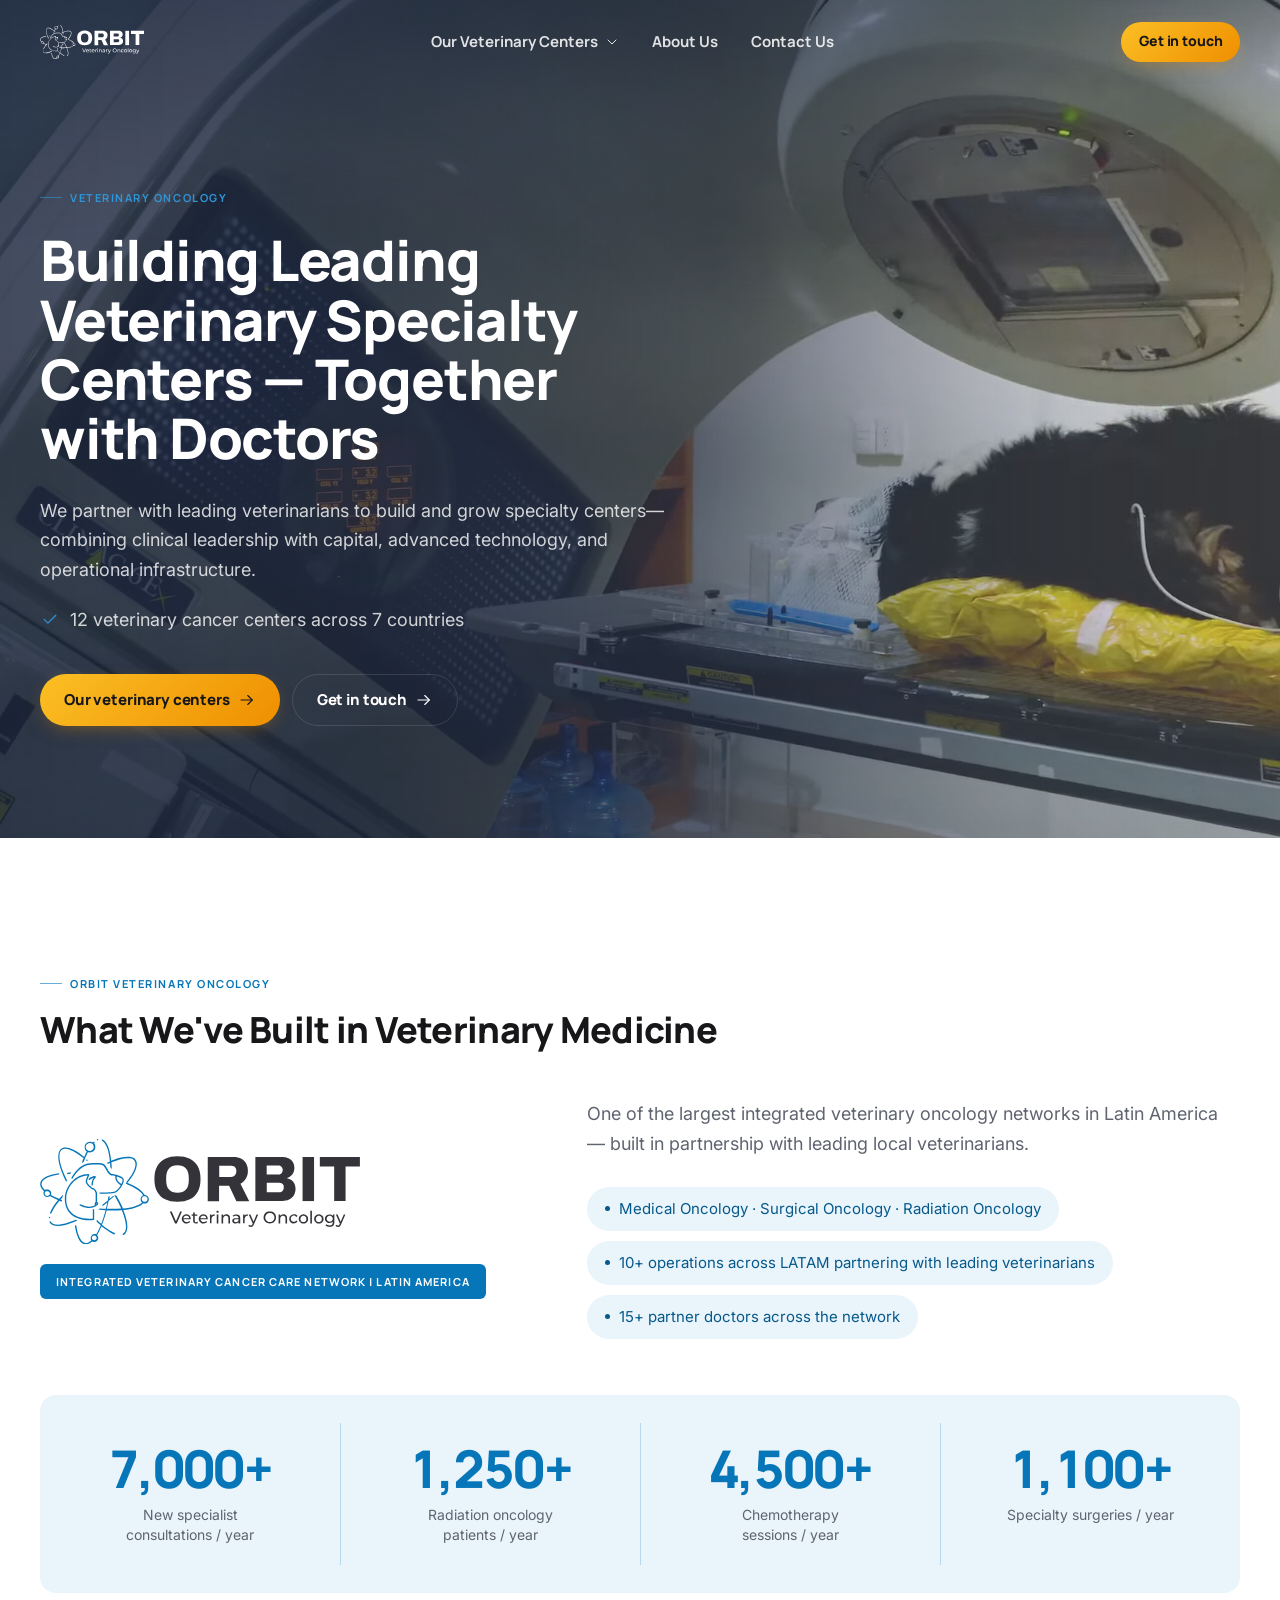
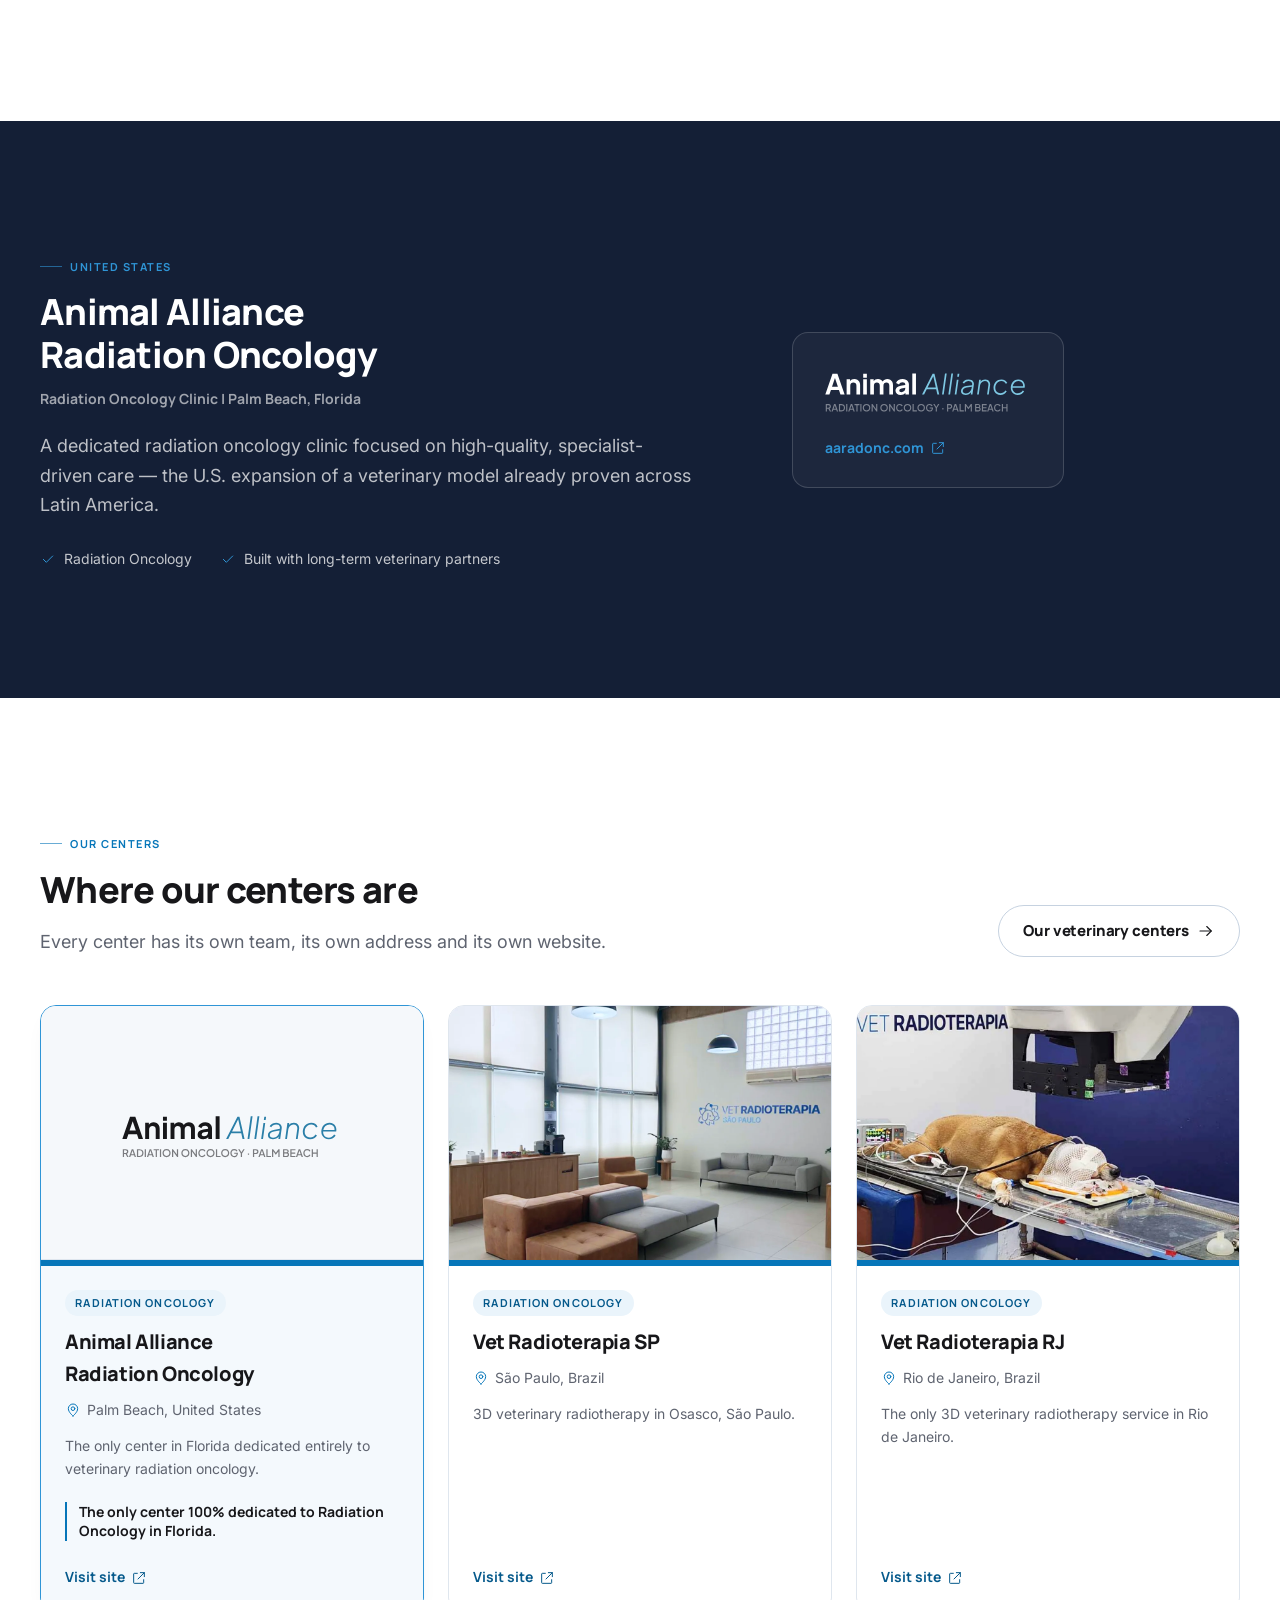
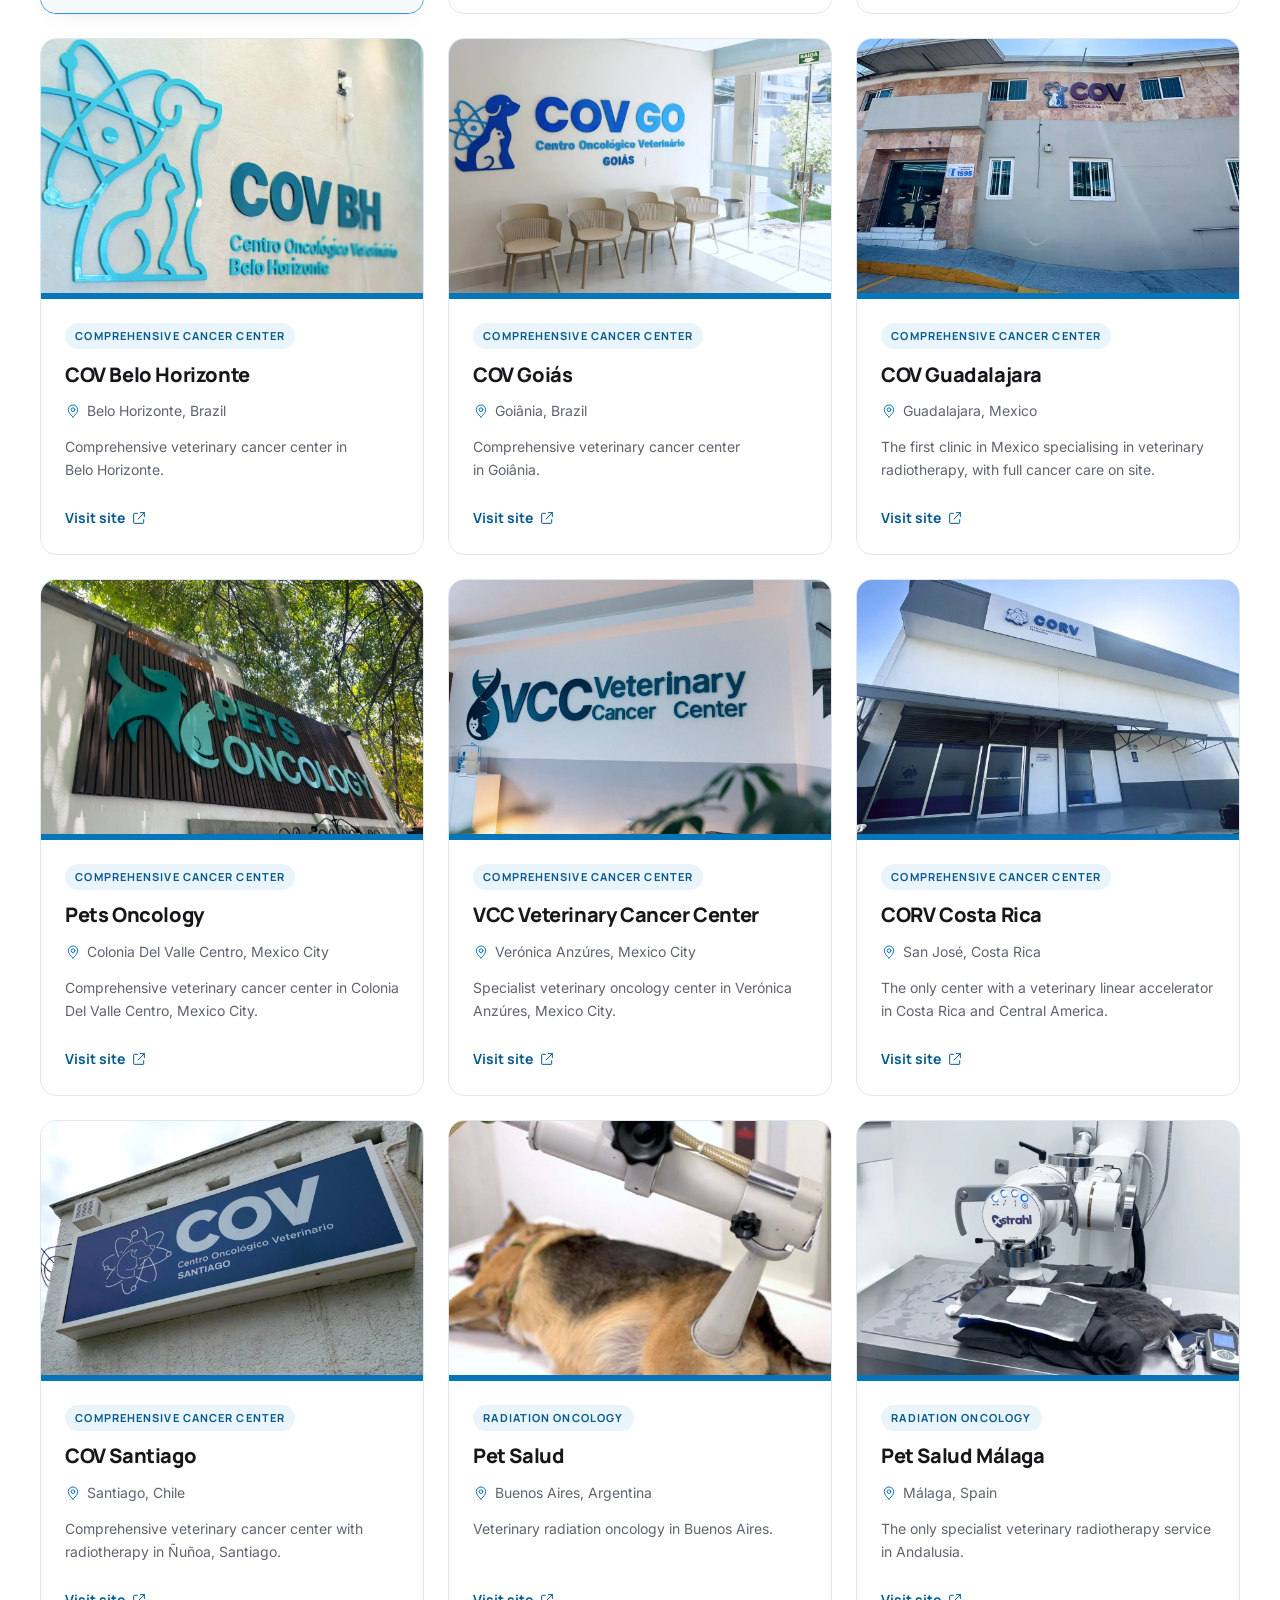
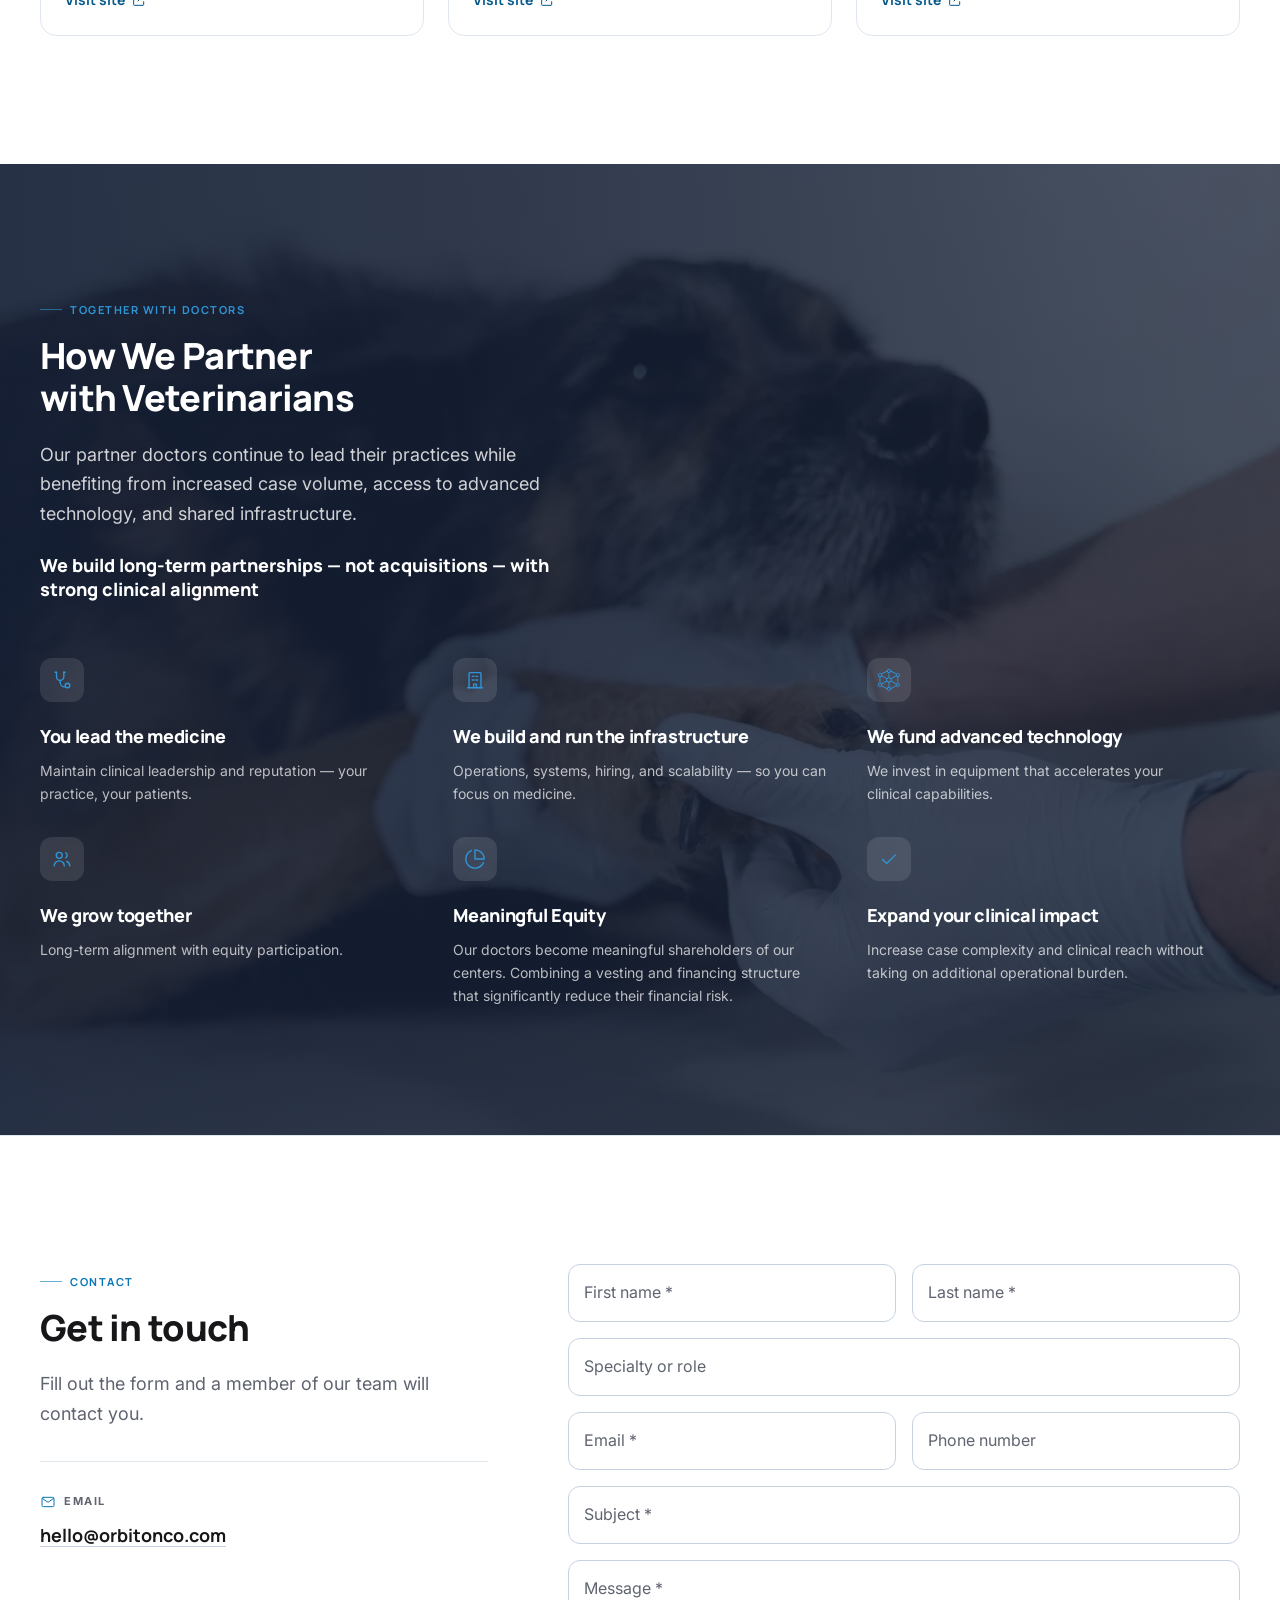
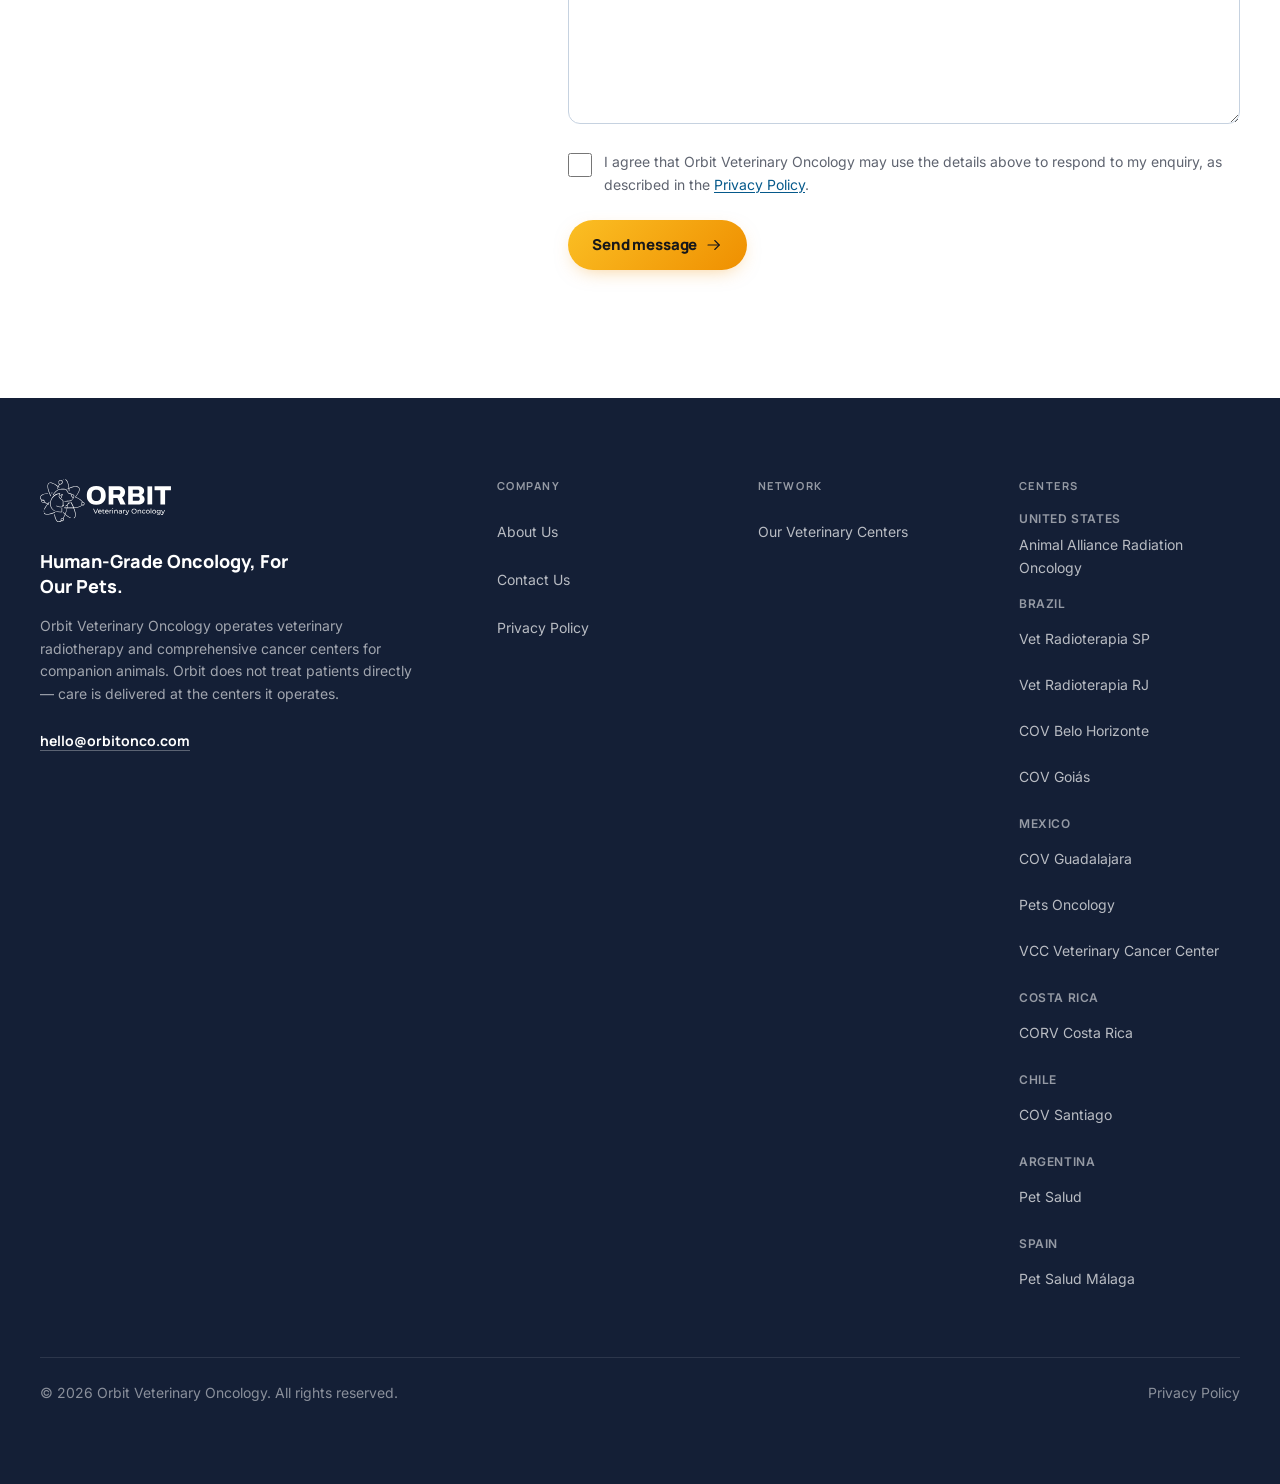
==== commit fcfac76b: "Fix the mobile menu close button, and drop the centers list from it The open panel is a child of the" ====
--- a/index.html
+++ b/index.html
@@ -1,4 +1,4 @@
-<!DOCTYPE html><html lang="en-US"><head><meta name="robots" content="noindex, nofollow"/><meta charSet="utf-8"/><meta name="viewport" content="width=device-width, initial-scale=1"/><link rel="preload" as="image" href="/logo-white.svg"/><link rel="preload" as="image" href="/logo.svg"/><link rel="preload" as="image" href="/images/centers/logos/palm-beach-florida-white.svg"/><link rel="stylesheet" href="/_next/static/css/e615430f21140f51.css" data-precedence="next"/><link rel="preload" as="script" fetchPriority="low" href="/_next/static/chunks/webpack-c81f7fd28659d64f.js"/><script src="/_next/static/chunks/fd9d1056-32520efa714dca84.js" async=""></script><script src="/_next/static/chunks/117-5897e6a9cae5dace.js" async=""></script><script src="/_next/static/chunks/main-app-fa5c5f88d60b5bd4.js" async=""></script><script src="/_next/static/chunks/972-1893b86c5bb94483.js" async=""></script><script src="/_next/static/chunks/480-423c2e21efd8b5ae.js" async=""></script><script src="/_next/static/chunks/721-8752f2e96dad992c.js" async=""></script><script src="/_next/static/chunks/344-c2d2e96685df1274.js" async=""></script><script src="/_next/static/chunks/app/page-0fe38887b6896b83.js" async=""></script><script src="/_next/static/chunks/app/layout-c9429c691e6c3d69.js" async=""></script><link rel="preconnect" href="https://fonts.googleapis.com"/><link rel="preconnect" href="https://fonts.gstatic.com" crossorigin=""/><link rel="preload" as="image" href="/images/hero/home.webp" fetchPriority="high"/><meta name="theme-color" content="#141f36"/><title>Veterinary Specialty Centers, Together with Doctors | Orbit</title><meta name="description" content="Orbit partners with leading veterinarians to build and grow veterinary specialty centers, combining clinical leadership with capital, technology and infrastructure."/><meta name="googlebot" content="index, follow, max-video-preview:-1, max-image-preview:large, max-snippet:-1"/><link rel="canonical" href="https://orbitonco.com/"/><meta property="og:title" content="Veterinary Specialty Centers, Together with Doctors | Orbit"/><meta property="og:description" content="Orbit partners with leading veterinarians to build and grow veterinary specialty centers, combining clinical leadership with capital, technology and infrastructure."/><meta property="og:url" content="https://orbitonco.com/"/><meta property="og:site_name" content="Orbit Veterinary Oncology"/><meta property="og:locale" content="en_US"/><meta property="og:image" content="https://orbitonco.com/og-default.png"/><meta property="og:image:width" content="1200"/><meta property="og:image:height" content="675"/><meta property="og:image:alt" content="Orbit Veterinary Oncology — Human-Grade Oncology, For Our Pets."/><meta property="og:type" content="website"/><meta name="twitter:card" content="summary_large_image"/><meta name="twitter:title" content="Veterinary Specialty Centers, Together with Doctors | Orbit"/><meta name="twitter:description" content="Orbit partners with leading veterinarians to build and grow veterinary specialty centers, combining clinical leadership with capital, technology and infrastructure."/><meta name="twitter:image" content="https://orbitonco.com/og-default.png"/><link rel="icon" href="/favicon.svg" type="image/svg+xml"/><link rel="apple-touch-icon" href="/apple-touch-icon.png" sizes="180x180"/><script>window.dataLayer = window.dataLayer || [];
+<!DOCTYPE html><html lang="en-US"><head><meta name="robots" content="noindex, nofollow"/><meta charSet="utf-8"/><meta name="viewport" content="width=device-width, initial-scale=1"/><link rel="preload" as="image" href="/logo-white.svg"/><link rel="preload" as="image" href="/logo.svg"/><link rel="preload" as="image" href="/images/centers/logos/palm-beach-florida-white.svg"/><link rel="stylesheet" href="/_next/static/css/681edd535ee36862.css" data-precedence="next"/><link rel="preload" as="script" fetchPriority="low" href="/_next/static/chunks/webpack-c81f7fd28659d64f.js"/><script src="/_next/static/chunks/fd9d1056-32520efa714dca84.js" async=""></script><script src="/_next/static/chunks/117-5897e6a9cae5dace.js" async=""></script><script src="/_next/static/chunks/main-app-fa5c5f88d60b5bd4.js" async=""></script><script src="/_next/static/chunks/972-1893b86c5bb94483.js" async=""></script><script src="/_next/static/chunks/480-423c2e21efd8b5ae.js" async=""></script><script src="/_next/static/chunks/721-8752f2e96dad992c.js" async=""></script><script src="/_next/static/chunks/344-c2d2e96685df1274.js" async=""></script><script src="/_next/static/chunks/app/page-0fe38887b6896b83.js" async=""></script><script src="/_next/static/chunks/app/layout-d0f5158015cf6188.js" async=""></script><link rel="preconnect" href="https://fonts.googleapis.com"/><link rel="preconnect" href="https://fonts.gstatic.com" crossorigin=""/><link rel="preload" as="image" href="/images/hero/home.webp" fetchPriority="high"/><meta name="theme-color" content="#141f36"/><title>Veterinary Specialty Centers, Together with Doctors | Orbit</title><meta name="description" content="Orbit partners with leading veterinarians to build and grow veterinary specialty centers, combining clinical leadership with capital, technology and infrastructure."/><meta name="googlebot" content="index, follow, max-video-preview:-1, max-image-preview:large, max-snippet:-1"/><link rel="canonical" href="https://orbitonco.com/"/><meta property="og:title" content="Veterinary Specialty Centers, Together with Doctors | Orbit"/><meta property="og:description" content="Orbit partners with leading veterinarians to build and grow veterinary specialty centers, combining clinical leadership with capital, technology and infrastructure."/><meta property="og:url" content="https://orbitonco.com/"/><meta property="og:site_name" content="Orbit Veterinary Oncology"/><meta property="og:locale" content="en_US"/><meta property="og:image" content="https://orbitonco.com/og-default.png"/><meta property="og:image:width" content="1200"/><meta property="og:image:height" content="675"/><meta property="og:image:alt" content="Orbit Veterinary Oncology — Human-Grade Oncology, For Our Pets."/><meta property="og:type" content="website"/><meta name="twitter:card" content="summary_large_image"/><meta name="twitter:title" content="Veterinary Specialty Centers, Together with Doctors | Orbit"/><meta name="twitter:description" content="Orbit partners with leading veterinarians to build and grow veterinary specialty centers, combining clinical leadership with capital, technology and infrastructure."/><meta name="twitter:image" content="https://orbitonco.com/og-default.png"/><link rel="icon" href="/favicon.svg" type="image/svg+xml"/><link rel="apple-touch-icon" href="/apple-touch-icon.png" sizes="180x180"/><script>window.dataLayer = window.dataLayer || [];
 function gtag(){dataLayer.push(arguments);}
 gtag('consent', 'default', {
   ad_storage: 'denied',
@@ -11,4 +11,4 @@
   wait_for_update: 500
 });
 gtag('set', 'ads_data_redaction', true);
-gtag('set', 'url_passthrough', true);</script><script>try{if('IntersectionObserver' in window && !window.matchMedia('(prefers-reduced-motion: reduce)').matches){document.documentElement.classList.add('js-reveal');}}catch(e){}</script><script type="application/ld+json">{"@context":"https://schema.org","@graph":[{"@type":["Organization","MedicalOrganization"],"@id":"https://orbitonco.com/#organization","name":"Orbit Veterinary Oncology","legalName":"Orbit Veterinary Oncology","alternateName":"Orbit","url":"https://orbitonco.com/","logo":{"@type":"ImageObject","@id":"https://orbitonco.com/#logo","url":"https://orbitonco.com/logo.svg","contentUrl":"https://orbitonco.com/logo.svg","width":359,"height":118,"caption":"Orbit Veterinary Oncology"},"image":{"@id":"https://orbitonco.com/#logo"},"description":"Orbit Veterinary Oncology operates veterinary radiotherapy and comprehensive cancer centers for companion animals, applying unified medical, technical and safety standards derived from four decades of human radiation oncology.","email":"hello@orbitonco.com","foundingDate":"2020","slogan":"Human-Grade Oncology, For Our Pets.","medicalSpecialty":"Oncologic","knowsAbout":["Veterinary radiation oncology","Veterinary radiotherapy","Linear accelerator","Radiotherapy treatment planning","Veterinary oncology","Comprehensive cancer care for companion animals","Radiotherapy center development and operation","Medical physics"],"areaServed":[{"@type":"Country","name":"United States","sameAs":"https://www.wikidata.org/wiki/Q30"},{"@type":"Country","name":"Brazil","sameAs":"https://www.wikidata.org/wiki/Q155"},{"@type":"Country","name":"Mexico","sameAs":"https://www.wikidata.org/wiki/Q96"},{"@type":"Country","name":"Costa Rica","sameAs":"https://www.wikidata.org/wiki/Q800"},{"@type":"Country","name":"Chile","sameAs":"https://www.wikidata.org/wiki/Q298"},{"@type":"Country","name":"Argentina","sameAs":"https://www.wikidata.org/wiki/Q414"},{"@type":"Country","name":"Spain","sameAs":"https://www.wikidata.org/wiki/Q29"}],"employee":[{"@type":"Person","name":"Guillermo Couto","description":"DACVIM in Internal Medicine and Oncology. +40 years of experience in Veterinary Oncology.","worksFor":{"@id":"https://orbitonco.com/#organization"}},{"@type":"Person","name":"Daniel Dosoretz","description":"Radiation Oncologist, consultant. Founder of 21st Century Oncology and Advocate.","worksFor":{"@id":"https://orbitonco.com/#organization"}},{"@type":"Person","name":"Daniel Galmarini","description":"Lead physicist. +25 years experience in treatment planning.","worksFor":{"@id":"https://orbitonco.com/#organization"}},{"@type":"Person","name":"Enrique Vaiani","description":"Engineer Manager, expert in linear accelerator maintenance.","worksFor":{"@id":"https://orbitonco.com/#organization"}},{"@type":"Person","name":"Ricardo Andisco","description":"Lead Architect. +75 radiation oncology projects completed.","worksFor":{"@id":"https://orbitonco.com/#organization"}},{"@type":"Person","name":"Frank English","description":"Structuring and Financing.","worksFor":{"@id":"https://orbitonco.com/#organization"}}],"subOrganization":[{"@type":"VeterinaryCare","name":"Animal Alliance Radiation Oncology · Palm Beach","url":"https://aaradonc.com"},{"@type":"VeterinaryCare","name":"Vet Radioterapia São Paulo","url":"https://vetradioterapiasp.com.br"},{"@type":"VeterinaryCare","name":"Vet Radioterapia Rio de Janeiro","url":"https://vetradioterapiarj.com.br"},{"@type":"VeterinaryCare","name":"Centro Oncológico Veterinário Belo Horizonte","url":"https://covbelohorizonte.com.br"},{"@type":"VeterinaryCare","name":"Centro Oncológico Veterinário Goiás","url":"https://covgoias.com.br"},{"@type":"VeterinaryCare","name":"Clínica Oncológica Veterinaria Guadalajara","url":"https://covguadalajara.mx"},{"@type":"VeterinaryCare","name":"Pets Oncology","url":"https://petsoncology.mx"},{"@type":"VeterinaryCare","name":"VCC – Veterinary Cancer Center","url":"https://veterinarycancercenter.mx"},{"@type":"VeterinaryCare","name":"Clínica de Oncología y Radioterapia Veterinaria Costa Rica","url":"https://corvcostarica.com"},{"@type":"VeterinaryCare","name":"Centro Oncológico Veterinario Santiago","url":"https://covsantiago.cl"},{"@type":"VeterinaryCare","name":"Pet Salud | Oncología Radiante Veterinaria","url":"https://pet-salud.com.ar"},{"@type":"VeterinaryCare","name":"Pet Salud Málaga | Radioterapia Veterinaria","url":"https://petsaludmalaga.es"}],"sameAs":["https://aaradonc.com","https://vetradioterapiasp.com.br","https://vetradioterapiarj.com.br","https://covbelohorizonte.com.br","https://covgoias.com.br","https://covguadalajara.mx","https://petsoncology.mx","https://veterinarycancercenter.mx","https://corvcostarica.com","https://covsantiago.cl","https://pet-salud.com.ar","https://petsaludmalaga.es"]},{"@type":"WebSite","@id":"https://orbitonco.com/#website","url":"https://orbitonco.com/","name":"Orbit Veterinary Oncology","description":"Orbit Veterinary Oncology operates veterinary radiotherapy and comprehensive cancer centers for companion animals, applying unified medical, technical and safety standards derived from four decades of human radiation oncology.","inLanguage":"en-US","publisher":{"@id":"https://orbitonco.com/#organization"}}]}</script><script src="/_next/static/chunks/polyfills-42372ed130431b0a.js" noModule=""></script></head><body><a class="skip-link" href="#main-content">Skip to content</a><header class="header"><div class="container-orbit header__inner"><a class="header__logo" aria-label="Orbit Veterinary Oncology — home" href="/"><img src="/logo-white.svg" alt="Orbit Veterinary Oncology" width="104" height="34"/></a><nav aria-label="Main" class="hidden lg:block"><ul class="flex items-center gap-7"><li class="relative"><a class="nav__link" aria-expanded="false" aria-controls=":R6kq:" href="/our-centers/">Our Veterinary Centers<svg width="16" height="16" viewBox="0 0 24 24" fill="none" stroke="currentColor" stroke-width="1.5" stroke-linecap="round" stroke-linejoin="round" aria-hidden="true" focusable="false"><path d="m6 9 6 6 6-6"></path></svg></a><div id=":R6kq:" class="nav__dropdown" data-open="false"><ul><li><a href="https://aaradonc.com" target="_blank" rel="noopener noreferrer" class="nav__dropdown-item" tabindex="-1"><span class="nav__dropdown-name">Animal Alliance Radiation Oncology</span><span class="nav__dropdown-meta">Palm Beach, United States</span></a></li><li><a href="https://vetradioterapiasp.com.br" target="_blank" rel="noopener noreferrer" class="nav__dropdown-item" tabindex="-1"><span class="nav__dropdown-name">Vet Radioterapia SP</span><span class="nav__dropdown-meta">São Paulo, Brazil</span></a></li><li><a href="https://vetradioterapiarj.com.br" target="_blank" rel="noopener noreferrer" class="nav__dropdown-item" tabindex="-1"><span class="nav__dropdown-name">Vet Radioterapia RJ</span><span class="nav__dropdown-meta">Rio de Janeiro, Brazil</span></a></li><li><a href="https://covbelohorizonte.com.br" target="_blank" rel="noopener noreferrer" class="nav__dropdown-item" tabindex="-1"><span class="nav__dropdown-name">COV Belo Horizonte</span><span class="nav__dropdown-meta">Belo Horizonte, Brazil</span></a></li><li><a href="https://covgoias.com.br" target="_blank" rel="noopener noreferrer" class="nav__dropdown-item" tabindex="-1"><span class="nav__dropdown-name">COV Goiás</span><span class="nav__dropdown-meta">Goiânia, Brazil</span></a></li><li><a href="https://covguadalajara.mx" target="_blank" rel="noopener noreferrer" class="nav__dropdown-item" tabindex="-1"><span class="nav__dropdown-name">COV Guadalajara</span><span class="nav__dropdown-meta">Guadalajara, Mexico</span></a></li><li><a href="https://petsoncology.mx" target="_blank" rel="noopener noreferrer" class="nav__dropdown-item" tabindex="-1"><span class="nav__dropdown-name">Pets Oncology</span><span class="nav__dropdown-meta">Colonia Del Valle Centro, Mexico City</span></a></li><li><a href="https://veterinarycancercenter.mx" target="_blank" rel="noopener noreferrer" class="nav__dropdown-item" tabindex="-1"><span class="nav__dropdown-name">VCC Veterinary Cancer Center</span><span class="nav__dropdown-meta">Verónica Anzúres, Mexico City</span></a></li><li><a href="https://corvcostarica.com" target="_blank" rel="noopener noreferrer" class="nav__dropdown-item" tabindex="-1"><span class="nav__dropdown-name">CORV Costa Rica</span><span class="nav__dropdown-meta">San José, Costa Rica</span></a></li><li><a href="https://covsantiago.cl" target="_blank" rel="noopener noreferrer" class="nav__dropdown-item" tabindex="-1"><span class="nav__dropdown-name">COV Santiago</span><span class="nav__dropdown-meta">Santiago, Chile</span></a></li><li><a href="https://pet-salud.com.ar" target="_blank" rel="noopener noreferrer" class="nav__dropdown-item" tabindex="-1"><span class="nav__dropdown-name">Pet Salud</span><span class="nav__dropdown-meta">Buenos Aires, Argentina</span></a></li><li><a href="https://petsaludmalaga.es" target="_blank" rel="noopener noreferrer" class="nav__dropdown-item" tabindex="-1"><span class="nav__dropdown-name">Pet Salud Málaga</span><span class="nav__dropdown-meta">Málaga, Spain</span></a></li></ul></div></li><li><a class="nav__link" href="/about-us/">About Us</a></li><li><a class="nav__link" href="/contact-us/">Contact Us</a></li></ul></nav><div class="flex items-center gap-2"><a class="btn btn--primary btn--sm hidden sm:inline-flex" href="/contact-us/">Get in touch</a><button type="button" class="burger lg:hidden" aria-expanded="false" aria-controls=":R6kqH1:" aria-label="Open menu"><span></span><span></span><span></span></button></div></div><div id=":R6kqH1:" class="mobile-menu lg:hidden" data-open="false"><nav aria-label="Mobile"><ul><li class="mobile-menu__item" style="--i:0"><a class="mobile-menu__link" tabindex="-1" href="/our-centers/">Our Veterinary Centers</a></li><li class="mobile-menu__item" style="--i:1"><a class="mobile-menu__link" tabindex="-1" href="/about-us/">About Us</a></li><li class="mobile-menu__item" style="--i:2"><a class="mobile-menu__link" tabindex="-1" href="/contact-us/">Contact Us</a></li></ul></nav><div class="mobile-menu__item mt-8" style="--i:3"><a class="btn btn--primary w-full" tabindex="-1" href="/contact-us/">Get in touch</a></div><div class="mobile-menu__item mt-10" style="--i:4"><p class="text-2xs uppercase tracking-[0.14em] text-white/50">Our centers</p><ul class="mt-3 grid gap-1"><li><a href="https://aaradonc.com" target="_blank" rel="noopener noreferrer" class="flex min-h-[44px] items-center justify-between gap-3 border-b border-white/10 py-2 text-white/80" tabindex="-1"><span class="font-display text-base font-bold text-white">Animal Alliance Radiation Oncology</span><span class="text-sm text-white/55">Palm Beach, United States</span></a></li><li><a href="https://vetradioterapiasp.com.br" target="_blank" rel="noopener noreferrer" class="flex min-h-[44px] items-center justify-between gap-3 border-b border-white/10 py-2 text-white/80" tabindex="-1"><span class="font-display text-base font-bold text-white">Vet Radioterapia SP</span><span class="text-sm text-white/55">São Paulo, Brazil</span></a></li><li><a href="https://vetradioterapiarj.com.br" target="_blank" rel="noopener noreferrer" class="flex min-h-[44px] items-center justify-between gap-3 border-b border-white/10 py-2 text-white/80" tabindex="-1"><span class="font-display text-base font-bold text-white">Vet Radioterapia RJ</span><span class="text-sm text-white/55">Rio de Janeiro, Brazil</span></a></li><li><a href="https://covbelohorizonte.com.br" target="_blank" rel="noopener noreferrer" class="flex min-h-[44px] items-center justify-between gap-3 border-b border-white/10 py-2 text-white/80" tabindex="-1"><span class="font-display text-base font-bold text-white">COV Belo Horizonte</span><span class="text-sm text-white/55">Belo Horizonte, Brazil</span></a></li><li><a href="https://covgoias.com.br" target="_blank" rel="noopener noreferrer" class="flex min-h-[44px] items-center justify-between gap-3 border-b border-white/10 py-2 text-white/80" tabindex="-1"><span class="font-display text-base font-bold text-white">COV Goiás</span><span class="text-sm text-white/55">Goiânia, Brazil</span></a></li><li><a href="https://covguadalajara.mx" target="_blank" rel="noopener noreferrer" class="flex min-h-[44px] items-center justify-between gap-3 border-b border-white/10 py-2 text-white/80" tabindex="-1"><span class="font-display text-base font-bold text-white">COV Guadalajara</span><span class="text-sm text-white/55">Guadalajara, Mexico</span></a></li><li><a href="https://petsoncology.mx" target="_blank" rel="noopener noreferrer" class="flex min-h-[44px] items-center justify-between gap-3 border-b border-white/10 py-2 text-white/80" tabindex="-1"><span class="font-display text-base font-bold text-white">Pets Oncology</span><span class="text-sm text-white/55">Colonia Del Valle Centro, Mexico City</span></a></li><li><a href="https://veterinarycancercenter.mx" target="_blank" rel="noopener noreferrer" class="flex min-h-[44px] items-center justify-between gap-3 border-b border-white/10 py-2 text-white/80" tabindex="-1"><span class="font-display text-base font-bold text-white">VCC Veterinary Cancer Center</span><span class="text-sm text-white/55">Verónica Anzúres, Mexico City</span></a></li><li><a href="https://corvcostarica.com" target="_blank" rel="noopener noreferrer" class="flex min-h-[44px] items-center justify-between gap-3 border-b border-white/10 py-2 text-white/80" tabindex="-1"><span class="font-display text-base font-bold text-white">CORV Costa Rica</span><span class="text-sm text-white/55">San José, Costa Rica</span></a></li><li><a href="https://covsantiago.cl" target="_blank" rel="noopener noreferrer" class="flex min-h-[44px] items-center justify-between gap-3 border-b border-white/10 py-2 text-white/80" tabindex="-1"><span class="font-display text-base font-bold text-white">COV Santiago</span><span class="text-sm text-white/55">Santiago, Chile</span></a></li><li><a href="https://pet-salud.com.ar" target="_blank" rel="noopener noreferrer" class="flex min-h-[44px] items-center justify-between gap-3 border-b border-white/10 py-2 text-white/80" tabindex="-1"><span class="font-display text-base font-bold text-white">Pet Salud</span><span class="text-sm text-white/55">Buenos Aires, Argentina</span></a></li><li><a href="https://petsaludmalaga.es" target="_blank" rel="noopener noreferrer" class="flex min-h-[44px] items-center justify-between gap-3 border-b border-white/10 py-2 text-white/80" tabindex="-1"><span class="font-display text-base font-bold text-white">Pet Salud Málaga</span><span class="text-sm text-white/55">Málaga, Spain</span></a></li></ul></div></div></header><main id="main-content"><div class="page-transition"><section class="hero bg-navy pb-20 pt-[calc(var(--header-h)+3rem)] lg:pb-28 lg:pt-[calc(var(--header-h)+6rem)]"><div class="hero-media" aria-hidden="true"><div class="hero-media__poster" style="background-image:url(/images/hero/home.webp)"></div><video class="hero-media__video" autoPlay="" muted="" loop="" playsInline="" preload="metadata" poster="/images/hero/home.webp" tabindex="-1"><source src="/video/hero.webm" type="video/webm"/><source src="/video/hero.mp4" type="video/mp4"/></video><div class="hero-media__scrim hero-media__scrim--video"></div></div><div class="container-orbit hero__content"><p class="eyebrow text-brand-light">Veterinary oncology</p><h1 class="mt-6 max-w-[19ch] text-4xl text-white sm:text-5xl lg:text-6xl">Building Leading Veterinary Specialty Centers — Together with Doctors</h1><p class="lede mt-7 max-w-[60ch] text-lg text-white/80">We partner with leading veterinarians to build and grow specialty centers—combining clinical leadership with capital, advanced technology, and operational infrastructure.</p><ul class="mt-5 flex max-w-[60ch] flex-col gap-3 text-lg text-white/80"><li class="flex items-start gap-2.5"><svg width="20" height="20" viewBox="0 0 24 24" fill="none" stroke="currentColor" stroke-width="1.5" stroke-linecap="round" stroke-linejoin="round" class="mt-1 flex-none text-brand-light" aria-hidden="true" focusable="false"><path d="m5 12.5 4.5 4.5L19 7.5"></path></svg>12 veterinary cancer centers across 7 countries</li></ul><div class="mt-10 flex flex-wrap gap-3"><a class="btn btn--primary" href="/our-centers/">Our veterinary centers<svg width="18" height="18" viewBox="0 0 24 24" fill="none" stroke="currentColor" stroke-width="1.5" stroke-linecap="round" stroke-linejoin="round" aria-hidden="true" focusable="false"><path d="M4 12h15"></path><path d="m13 6 6 6-6 6"></path></svg></a><a class="btn btn--ghost on-dark" href="/contact-us/">Get in touch<svg width="18" height="18" viewBox="0 0 24 24" fill="none" stroke="currentColor" stroke-width="1.5" stroke-linecap="round" stroke-linejoin="round" aria-hidden="true" focusable="false"><path d="M4 12h15"></path><path d="m13 6 6 6-6 6"></path></svg></a></div></div></section><section class="section" aria-labelledby="built-heading"><div class="container-orbit"><div data-reveal="true"><p class="eyebrow">Orbit Veterinary Oncology</p><h2 id="built-heading" class="mt-4 max-w-[38ch] text-3xl lg:text-4xl">What We&#x27;ve Built in Veterinary Medicine</h2></div><div class="mt-12 grid items-center gap-10 lg:grid-cols-[minmax(0,0.85fr)_minmax(0,1.15fr)] lg:gap-16"><div class="network-lockup" data-reveal="true"><img class="network-lockup__mark" src="/logo.svg" alt="Orbit Veterinary Oncology" width="359" height="118"/><p class="network-lockup__label">Integrated Veterinary Cancer Care Network<!-- --> <span aria-hidden="true">|</span> <!-- -->Latin America</p></div><div data-reveal="true" style="--i:1"><p class="text-lg text-muted">One of the largest integrated veterinary oncology networks in Latin America — built in partnership with leading local veterinarians.</p><ul class="mt-7 flex flex-col items-start gap-2.5"><li class="chip">Medical Oncology · Surgical Oncology · Radiation Oncology</li><li class="chip">10+ operations across LATAM partnering with leading veterinarians</li><li class="chip">15+ partner doctors across the network</li></ul></div></div><h3 class="sr-only">Orbit Veterinary Oncology by the numbers</h3><div class="mt-14"><div class="stats-panel"><div class="stats-panel__item" data-reveal="true" style="--i:0"><span class="stats-panel__value"><span>7,000<!-- -->+</span></span><span class="stats-panel__label">New specialist consultations / year</span></div><div class="stats-panel__item" data-reveal="true" style="--i:1"><span class="stats-panel__value"><span>1,250<!-- -->+</span></span><span class="stats-panel__label">Radiation oncology patients / year</span></div><div class="stats-panel__item" data-reveal="true" style="--i:2"><span class="stats-panel__value"><span>4,500<!-- -->+</span></span><span class="stats-panel__label">Chemotherapy sessions / year</span></div><div class="stats-panel__item" data-reveal="true" style="--i:3"><span class="stats-panel__value"><span>1,100<!-- -->+</span></span><span class="stats-panel__label">Specialty surgeries / year</span></div></div></div></div></section><section class="section section--dark" aria-labelledby="usa-heading"><div class="container-orbit grid gap-10 lg:grid-cols-[minmax(0,1.2fr)_minmax(0,0.8fr)] lg:items-center lg:gap-20"><div data-reveal="true"><p class="eyebrow">United States</p><h2 id="usa-heading" class="mt-4 max-w-[20ch] text-3xl lg:text-4xl">Animal Alliance Radiation Oncology</h2><p class="mt-3 font-display text-sm font-bold text-white/60">Radiation Oncology Clinic | Palm Beach, Florida</p><p class="lede mt-5">A dedicated radiation oncology clinic focused on high-quality, specialist-driven care — the U.S. expansion of a veterinary model already proven across Latin America.</p><ul class="mt-7 flex flex-col gap-2.5 text-sm text-white/75 sm:flex-row sm:flex-wrap sm:gap-x-7"><li class="flex items-center gap-2"><svg width="16" height="16" viewBox="0 0 24 24" fill="none" stroke="currentColor" stroke-width="1.5" stroke-linecap="round" stroke-linejoin="round" class="flex-none text-brand-light" aria-hidden="true" focusable="false"><path d="m5 12.5 4.5 4.5L19 7.5"></path></svg>Radiation Oncology</li><li class="flex items-center gap-2"><svg width="16" height="16" viewBox="0 0 24 24" fill="none" stroke="currentColor" stroke-width="1.5" stroke-linecap="round" stroke-linejoin="round" class="flex-none text-brand-light" aria-hidden="true" focusable="false"><path d="m5 12.5 4.5 4.5L19 7.5"></path></svg>Built with long-term veterinary partners</li></ul></div><div data-reveal="true" style="--i:1"><a href="https://aaradonc.com" target="_blank" rel="noopener noreferrer" class="center-logo-link"><img src="/images/centers/logos/palm-beach-florida-white.svg" alt="Animal Alliance Radiation Oncology" width="221" height="60"/><span class="center-logo-link__cta">aaradonc.com<svg width="16" height="16" viewBox="0 0 24 24" fill="none" stroke="currentColor" stroke-width="1.5" stroke-linecap="round" stroke-linejoin="round" aria-hidden="true" focusable="false"><path d="M14 4h6v6"></path><path d="M20 4 10.5 13.5"></path><path d="M19 14.5V19a1 1 0 0 1-1 1H5a1 1 0 0 1-1-1V6a1 1 0 0 1 1-1h4.5"></path></svg></span></a></div></div></section><section class="section" aria-labelledby="centers-heading"><div class="container-orbit"><div class="mb-12 flex flex-col gap-6 md:flex-row md:items-end md:justify-between" data-reveal="true"><div><p class="eyebrow">Our centers</p><h2 id="centers-heading" class="mt-4 max-w-[18ch] text-3xl lg:text-4xl">Where our centers are</h2><p class="lede mt-4">Every center has its own team, its own address and its own website.</p></div><a class="btn btn--ghost flex-none" href="/our-centers/">Our veterinary centers<svg width="18" height="18" viewBox="0 0 24 24" fill="none" stroke="currentColor" stroke-width="1.5" stroke-linecap="round" stroke-linejoin="round" aria-hidden="true" focusable="false"><path d="M4 12h15"></path><path d="m13 6 6 6-6 6"></path></svg></a></div><div class="grid-cards"><article class="card card--featured" data-reveal="true" style="--i:0"><div class="card__media card__media--logo"><img src="/images/centers/logos/palm-beach-florida.svg" alt="Animal Alliance Radiation Oncology" width="221" height="60" loading="lazy" decoding="async"/></div><div class="h-1.5 w-full bg-brand" aria-hidden="true"></div><div class="card__body"><div class="flex flex-wrap items-center gap-2"><span class="badge">Radiation Oncology</span></div><h3 class="card__title"><a href="https://aaradonc.com" target="_blank" rel="noopener noreferrer" class="card__link">Animal Alliance Radiation Oncology</a></h3><p class="flex items-center gap-1.5 text-sm text-muted"><svg width="16" height="16" viewBox="0 0 24 24" fill="none" stroke="currentColor" stroke-width="1.5" stroke-linecap="round" stroke-linejoin="round" class="text-brand" aria-hidden="true" focusable="false"><path d="M12 21s7-5.6 7-11a7 7 0 1 0-14 0c0 5.4 7 11 7 11Z"></path><circle cx="12" cy="10" r="2.75"></circle></svg>Palm Beach, United States</p><p class="mt-1 text-sm leading-relaxed text-muted">The only center in Florida dedicated entirely to veterinary radiation oncology.</p><p class="mt-3 border-l-2 border-brand pl-3 font-display text-sm font-bold leading-snug text-deep">The only center 100% dedicated to Radiation Oncology in Florida.</p><p class="mt-auto pt-4 font-display text-sm font-bold text-brand-dark"><span class="inline-flex items-center gap-1.5">Visit site<svg width="16" height="16" viewBox="0 0 24 24" fill="none" stroke="currentColor" stroke-width="1.5" stroke-linecap="round" stroke-linejoin="round" aria-hidden="true" focusable="false"><path d="M14 4h6v6"></path><path d="M20 4 10.5 13.5"></path><path d="M19 14.5V19a1 1 0 0 1-1 1H5a1 1 0 0 1-1-1V6a1 1 0 0 1 1-1h4.5"></path></svg></span></p></div></article><article class="card" data-reveal="true" style="--i:1"><div class="card__media"><img src="/images/centers/photos/sao-paulo-brazil-exterior.webp" alt="Vet Radioterapia SP in São Paulo, Brazil" width="1200" height="800" loading="lazy" decoding="async"/></div><div class="h-1.5 w-full bg-brand" aria-hidden="true"></div><div class="card__body"><div class="flex flex-wrap items-center gap-2"><span class="badge">Radiation Oncology</span></div><h3 class="card__title"><a href="https://vetradioterapiasp.com.br" target="_blank" rel="noopener noreferrer" class="card__link">Vet Radioterapia SP</a></h3><p class="flex items-center gap-1.5 text-sm text-muted"><svg width="16" height="16" viewBox="0 0 24 24" fill="none" stroke="currentColor" stroke-width="1.5" stroke-linecap="round" stroke-linejoin="round" class="text-brand" aria-hidden="true" focusable="false"><path d="M12 21s7-5.6 7-11a7 7 0 1 0-14 0c0 5.4 7 11 7 11Z"></path><circle cx="12" cy="10" r="2.75"></circle></svg>São Paulo, Brazil</p><p class="mt-1 text-sm leading-relaxed text-muted">3D veterinary radiotherapy in Osasco, São Paulo.</p><p class="mt-auto pt-4 font-display text-sm font-bold text-brand-dark"><span class="inline-flex items-center gap-1.5">Visit site<svg width="16" height="16" viewBox="0 0 24 24" fill="none" stroke="currentColor" stroke-width="1.5" stroke-linecap="round" stroke-linejoin="round" aria-hidden="true" focusable="false"><path d="M14 4h6v6"></path><path d="M20 4 10.5 13.5"></path><path d="M19 14.5V19a1 1 0 0 1-1 1H5a1 1 0 0 1-1-1V6a1 1 0 0 1 1-1h4.5"></path></svg></span></p></div></article><article class="card" data-reveal="true" style="--i:2"><div class="card__media"><img src="/images/centers/photos/rio-de-janeiro-brazil-exterior.webp" alt="Vet Radioterapia RJ in Rio de Janeiro, Brazil" width="1200" height="800" loading="lazy" decoding="async"/></div><div class="h-1.5 w-full bg-brand" aria-hidden="true"></div><div class="card__body"><div class="flex flex-wrap items-center gap-2"><span class="badge">Radiation Oncology</span></div><h3 class="card__title"><a href="https://vetradioterapiarj.com.br" target="_blank" rel="noopener noreferrer" class="card__link">Vet Radioterapia RJ</a></h3><p class="flex items-center gap-1.5 text-sm text-muted"><svg width="16" height="16" viewBox="0 0 24 24" fill="none" stroke="currentColor" stroke-width="1.5" stroke-linecap="round" stroke-linejoin="round" class="text-brand" aria-hidden="true" focusable="false"><path d="M12 21s7-5.6 7-11a7 7 0 1 0-14 0c0 5.4 7 11 7 11Z"></path><circle cx="12" cy="10" r="2.75"></circle></svg>Rio de Janeiro, Brazil</p><p class="mt-1 text-sm leading-relaxed text-muted">The only 3D veterinary radiotherapy service in Rio de Janeiro.</p><p class="mt-auto pt-4 font-display text-sm font-bold text-brand-dark"><span class="inline-flex items-center gap-1.5">Visit site<svg width="16" height="16" viewBox="0 0 24 24" fill="none" stroke="currentColor" stroke-width="1.5" stroke-linecap="round" stroke-linejoin="round" aria-hidden="true" focusable="false"><path d="M14 4h6v6"></path><path d="M20 4 10.5 13.5"></path><path d="M19 14.5V19a1 1 0 0 1-1 1H5a1 1 0 0 1-1-1V6a1 1 0 0 1 1-1h4.5"></path></svg></span></p></div></article><article class="card" data-reveal="true" style="--i:3"><div class="card__media"><img src="/images/centers/photos/belo-horizonte-brazil-exterior.webp" alt="COV Belo Horizonte in Belo Horizonte, Brazil" width="1200" height="800" loading="lazy" decoding="async"/></div><div class="h-1.5 w-full bg-brand" aria-hidden="true"></div><div class="card__body"><div class="flex flex-wrap items-center gap-2"><span class="badge">Comprehensive Cancer Center</span></div><h3 class="card__title"><a href="https://covbelohorizonte.com.br" target="_blank" rel="noopener noreferrer" class="card__link">COV Belo Horizonte</a></h3><p class="flex items-center gap-1.5 text-sm text-muted"><svg width="16" height="16" viewBox="0 0 24 24" fill="none" stroke="currentColor" stroke-width="1.5" stroke-linecap="round" stroke-linejoin="round" class="text-brand" aria-hidden="true" focusable="false"><path d="M12 21s7-5.6 7-11a7 7 0 1 0-14 0c0 5.4 7 11 7 11Z"></path><circle cx="12" cy="10" r="2.75"></circle></svg>Belo Horizonte, Brazil</p><p class="mt-1 text-sm leading-relaxed text-muted">Comprehensive veterinary cancer center in Belo Horizonte.</p><p class="mt-auto pt-4 font-display text-sm font-bold text-brand-dark"><span class="inline-flex items-center gap-1.5">Visit site<svg width="16" height="16" viewBox="0 0 24 24" fill="none" stroke="currentColor" stroke-width="1.5" stroke-linecap="round" stroke-linejoin="round" aria-hidden="true" focusable="false"><path d="M14 4h6v6"></path><path d="M20 4 10.5 13.5"></path><path d="M19 14.5V19a1 1 0 0 1-1 1H5a1 1 0 0 1-1-1V6a1 1 0 0 1 1-1h4.5"></path></svg></span></p></div></article><article class="card" data-reveal="true" style="--i:0"><div class="card__media"><img src="/images/centers/photos/goiania-brazil-exterior.webp" alt="COV Goiás in Goiânia, Brazil" width="1200" height="800" loading="lazy" decoding="async"/></div><div class="h-1.5 w-full bg-brand" aria-hidden="true"></div><div class="card__body"><div class="flex flex-wrap items-center gap-2"><span class="badge">Comprehensive Cancer Center</span></div><h3 class="card__title"><a href="https://covgoias.com.br" target="_blank" rel="noopener noreferrer" class="card__link">COV Goiás</a></h3><p class="flex items-center gap-1.5 text-sm text-muted"><svg width="16" height="16" viewBox="0 0 24 24" fill="none" stroke="currentColor" stroke-width="1.5" stroke-linecap="round" stroke-linejoin="round" class="text-brand" aria-hidden="true" focusable="false"><path d="M12 21s7-5.6 7-11a7 7 0 1 0-14 0c0 5.4 7 11 7 11Z"></path><circle cx="12" cy="10" r="2.75"></circle></svg>Goiânia, Brazil</p><p class="mt-1 text-sm leading-relaxed text-muted">Comprehensive veterinary cancer center in Goiânia.</p><p class="mt-auto pt-4 font-display text-sm font-bold text-brand-dark"><span class="inline-flex items-center gap-1.5">Visit site<svg width="16" height="16" viewBox="0 0 24 24" fill="none" stroke="currentColor" stroke-width="1.5" stroke-linecap="round" stroke-linejoin="round" aria-hidden="true" focusable="false"><path d="M14 4h6v6"></path><path d="M20 4 10.5 13.5"></path><path d="M19 14.5V19a1 1 0 0 1-1 1H5a1 1 0 0 1-1-1V6a1 1 0 0 1 1-1h4.5"></path></svg></span></p></div></article><article class="card" data-reveal="true" style="--i:1"><div class="card__media"><img src="/images/centers/photos/guadalajara-mexico-exterior.webp" alt="COV Guadalajara in Guadalajara, Mexico" width="1200" height="800" loading="lazy" decoding="async"/></div><div class="h-1.5 w-full bg-brand" aria-hidden="true"></div><div class="card__body"><div class="flex flex-wrap items-center gap-2"><span class="badge">Comprehensive Cancer Center</span></div><h3 class="card__title"><a href="https://covguadalajara.mx" target="_blank" rel="noopener noreferrer" class="card__link">COV Guadalajara</a></h3><p class="flex items-center gap-1.5 text-sm text-muted"><svg width="16" height="16" viewBox="0 0 24 24" fill="none" stroke="currentColor" stroke-width="1.5" stroke-linecap="round" stroke-linejoin="round" class="text-brand" aria-hidden="true" focusable="false"><path d="M12 21s7-5.6 7-11a7 7 0 1 0-14 0c0 5.4 7 11 7 11Z"></path><circle cx="12" cy="10" r="2.75"></circle></svg>Guadalajara, Mexico</p><p class="mt-1 text-sm leading-relaxed text-muted">The first clinic in Mexico specialising in veterinary radiotherapy, with full cancer care on site.</p><p class="mt-auto pt-4 font-display text-sm font-bold text-brand-dark"><span class="inline-flex items-center gap-1.5">Visit site<svg width="16" height="16" viewBox="0 0 24 24" fill="none" stroke="currentColor" stroke-width="1.5" stroke-linecap="round" stroke-linejoin="round" aria-hidden="true" focusable="false"><path d="M14 4h6v6"></path><path d="M20 4 10.5 13.5"></path><path d="M19 14.5V19a1 1 0 0 1-1 1H5a1 1 0 0 1-1-1V6a1 1 0 0 1 1-1h4.5"></path></svg></span></p></div></article><article class="card" data-reveal="true" style="--i:2"><div class="card__media"><img src="/images/centers/photos/mexico-city-mexico-exterior.webp" alt="Pets Oncology in Mexico City, Mexico" width="1200" height="800" loading="lazy" decoding="async"/></div><div class="h-1.5 w-full bg-brand" aria-hidden="true"></div><div class="card__body"><div class="flex flex-wrap items-center gap-2"><span class="badge">Comprehensive Cancer Center</span></div><h3 class="card__title"><a href="https://petsoncology.mx" target="_blank" rel="noopener noreferrer" class="card__link">Pets Oncology</a></h3><p class="flex items-center gap-1.5 text-sm text-muted"><svg width="16" height="16" viewBox="0 0 24 24" fill="none" stroke="currentColor" stroke-width="1.5" stroke-linecap="round" stroke-linejoin="round" class="text-brand" aria-hidden="true" focusable="false"><path d="M12 21s7-5.6 7-11a7 7 0 1 0-14 0c0 5.4 7 11 7 11Z"></path><circle cx="12" cy="10" r="2.75"></circle></svg>Colonia Del Valle Centro, Mexico City</p><p class="mt-1 text-sm leading-relaxed text-muted">Comprehensive veterinary cancer center in Colonia Del Valle Centro, Mexico City.</p><p class="mt-auto pt-4 font-display text-sm font-bold text-brand-dark"><span class="inline-flex items-center gap-1.5">Visit site<svg width="16" height="16" viewBox="0 0 24 24" fill="none" stroke="currentColor" stroke-width="1.5" stroke-linecap="round" stroke-linejoin="round" aria-hidden="true" focusable="false"><path d="M14 4h6v6"></path><path d="M20 4 10.5 13.5"></path><path d="M19 14.5V19a1 1 0 0 1-1 1H5a1 1 0 0 1-1-1V6a1 1 0 0 1 1-1h4.5"></path></svg></span></p></div></article><article class="card" data-reveal="true" style="--i:3"><div class="card__media"><img src="/images/centers/photos/vcc-mexico-city-exterior.webp" alt="VCC Veterinary Cancer Center in Mexico City, Mexico" width="1200" height="800" loading="lazy" decoding="async"/></div><div class="h-1.5 w-full bg-brand" aria-hidden="true"></div><div class="card__body"><div class="flex flex-wrap items-center gap-2"><span class="badge">Comprehensive Cancer Center</span></div><h3 class="card__title"><a href="https://veterinarycancercenter.mx" target="_blank" rel="noopener noreferrer" class="card__link">VCC Veterinary Cancer Center</a></h3><p class="flex items-center gap-1.5 text-sm text-muted"><svg width="16" height="16" viewBox="0 0 24 24" fill="none" stroke="currentColor" stroke-width="1.5" stroke-linecap="round" stroke-linejoin="round" class="text-brand" aria-hidden="true" focusable="false"><path d="M12 21s7-5.6 7-11a7 7 0 1 0-14 0c0 5.4 7 11 7 11Z"></path><circle cx="12" cy="10" r="2.75"></circle></svg>Verónica Anzúres, Mexico City</p><p class="mt-1 text-sm leading-relaxed text-muted">Specialist veterinary oncology center in Verónica Anzúres, Mexico City.</p><p class="mt-auto pt-4 font-display text-sm font-bold text-brand-dark"><span class="inline-flex items-center gap-1.5">Visit site<svg width="16" height="16" viewBox="0 0 24 24" fill="none" stroke="currentColor" stroke-width="1.5" stroke-linecap="round" stroke-linejoin="round" aria-hidden="true" focusable="false"><path d="M14 4h6v6"></path><path d="M20 4 10.5 13.5"></path><path d="M19 14.5V19a1 1 0 0 1-1 1H5a1 1 0 0 1-1-1V6a1 1 0 0 1 1-1h4.5"></path></svg></span></p></div></article><article class="card" data-reveal="true" style="--i:0"><div class="card__media"><img src="/images/centers/photos/san-jose-costa-rica-exterior.webp" alt="CORV Costa Rica in San José, Costa Rica" width="1200" height="800" loading="lazy" decoding="async"/></div><div class="h-1.5 w-full bg-brand" aria-hidden="true"></div><div class="card__body"><div class="flex flex-wrap items-center gap-2"><span class="badge">Comprehensive Cancer Center</span></div><h3 class="card__title"><a href="https://corvcostarica.com" target="_blank" rel="noopener noreferrer" class="card__link">CORV Costa Rica</a></h3><p class="flex items-center gap-1.5 text-sm text-muted"><svg width="16" height="16" viewBox="0 0 24 24" fill="none" stroke="currentColor" stroke-width="1.5" stroke-linecap="round" stroke-linejoin="round" class="text-brand" aria-hidden="true" focusable="false"><path d="M12 21s7-5.6 7-11a7 7 0 1 0-14 0c0 5.4 7 11 7 11Z"></path><circle cx="12" cy="10" r="2.75"></circle></svg>San José, Costa Rica</p><p class="mt-1 text-sm leading-relaxed text-muted">The only center with a veterinary linear accelerator in Costa Rica and Central America.</p><p class="mt-auto pt-4 font-display text-sm font-bold text-brand-dark"><span class="inline-flex items-center gap-1.5">Visit site<svg width="16" height="16" viewBox="0 0 24 24" fill="none" stroke="currentColor" stroke-width="1.5" stroke-linecap="round" stroke-linejoin="round" aria-hidden="true" focusable="false"><path d="M14 4h6v6"></path><path d="M20 4 10.5 13.5"></path><path d="M19 14.5V19a1 1 0 0 1-1 1H5a1 1 0 0 1-1-1V6a1 1 0 0 1 1-1h4.5"></path></svg></span></p></div></article><article class="card" data-reveal="true" style="--i:1"><div class="card__media"><img src="/images/centers/photos/santiago-chile-exterior.webp" alt="COV Santiago in Santiago, Chile" width="1200" height="800" loading="lazy" decoding="async"/></div><div class="h-1.5 w-full bg-brand" aria-hidden="true"></div><div class="card__body"><div class="flex flex-wrap items-center gap-2"><span class="badge">Comprehensive Cancer Center</span></div><h3 class="card__title"><a href="https://covsantiago.cl" target="_blank" rel="noopener noreferrer" class="card__link">COV Santiago</a></h3><p class="flex items-center gap-1.5 text-sm text-muted"><svg width="16" height="16" viewBox="0 0 24 24" fill="none" stroke="currentColor" stroke-width="1.5" stroke-linecap="round" stroke-linejoin="round" class="text-brand" aria-hidden="true" focusable="false"><path d="M12 21s7-5.6 7-11a7 7 0 1 0-14 0c0 5.4 7 11 7 11Z"></path><circle cx="12" cy="10" r="2.75"></circle></svg>Santiago, Chile</p><p class="mt-1 text-sm leading-relaxed text-muted">Comprehensive veterinary cancer center with radiotherapy in Ñuñoa, Santiago.</p><p class="mt-auto pt-4 font-display text-sm font-bold text-brand-dark"><span class="inline-flex items-center gap-1.5">Visit site<svg width="16" height="16" viewBox="0 0 24 24" fill="none" stroke="currentColor" stroke-width="1.5" stroke-linecap="round" stroke-linejoin="round" aria-hidden="true" focusable="false"><path d="M14 4h6v6"></path><path d="M20 4 10.5 13.5"></path><path d="M19 14.5V19a1 1 0 0 1-1 1H5a1 1 0 0 1-1-1V6a1 1 0 0 1 1-1h4.5"></path></svg></span></p></div></article><article class="card" data-reveal="true" style="--i:2"><div class="card__media"><img src="/images/centers/photos/buenos-aires-argentina-exterior.webp" alt="Pet Salud in Buenos Aires, Argentina" width="1200" height="800" loading="lazy" decoding="async"/></div><div class="h-1.5 w-full bg-brand" aria-hidden="true"></div><div class="card__body"><div class="flex flex-wrap items-center gap-2"><span class="badge">Radiation Oncology</span></div><h3 class="card__title"><a href="https://pet-salud.com.ar" target="_blank" rel="noopener noreferrer" class="card__link">Pet Salud</a></h3><p class="flex items-center gap-1.5 text-sm text-muted"><svg width="16" height="16" viewBox="0 0 24 24" fill="none" stroke="currentColor" stroke-width="1.5" stroke-linecap="round" stroke-linejoin="round" class="text-brand" aria-hidden="true" focusable="false"><path d="M12 21s7-5.6 7-11a7 7 0 1 0-14 0c0 5.4 7 11 7 11Z"></path><circle cx="12" cy="10" r="2.75"></circle></svg>Buenos Aires, Argentina</p><p class="mt-1 text-sm leading-relaxed text-muted">Veterinary radiation oncology in Buenos Aires.</p><p class="mt-auto pt-4 font-display text-sm font-bold text-brand-dark"><span class="inline-flex items-center gap-1.5">Visit site<svg width="16" height="16" viewBox="0 0 24 24" fill="none" stroke="currentColor" stroke-width="1.5" stroke-linecap="round" stroke-linejoin="round" aria-hidden="true" focusable="false"><path d="M14 4h6v6"></path><path d="M20 4 10.5 13.5"></path><path d="M19 14.5V19a1 1 0 0 1-1 1H5a1 1 0 0 1-1-1V6a1 1 0 0 1 1-1h4.5"></path></svg></span></p></div></article><article class="card" data-reveal="true" style="--i:3"><div class="card__media"><img src="/images/centers/photos/malaga-spain-exterior.webp" alt="Pet Salud Málaga in Málaga, Spain" width="1200" height="800" loading="lazy" decoding="async"/></div><div class="h-1.5 w-full bg-brand" aria-hidden="true"></div><div class="card__body"><div class="flex flex-wrap items-center gap-2"><span class="badge">Radiation Oncology</span></div><h3 class="card__title"><a href="https://petsaludmalaga.es" target="_blank" rel="noopener noreferrer" class="card__link">Pet Salud Málaga</a></h3><p class="flex items-center gap-1.5 text-sm text-muted"><svg width="16" height="16" viewBox="0 0 24 24" fill="none" stroke="currentColor" stroke-width="1.5" stroke-linecap="round" stroke-linejoin="round" class="text-brand" aria-hidden="true" focusable="false"><path d="M12 21s7-5.6 7-11a7 7 0 1 0-14 0c0 5.4 7 11 7 11Z"></path><circle cx="12" cy="10" r="2.75"></circle></svg>Málaga, Spain</p><p class="mt-1 text-sm leading-relaxed text-muted">The only specialist veterinary radiotherapy service in Andalusia.</p><p class="mt-auto pt-4 font-display text-sm font-bold text-brand-dark"><span class="inline-flex items-center gap-1.5">Visit site<svg width="16" height="16" viewBox="0 0 24 24" fill="none" stroke="currentColor" stroke-width="1.5" stroke-linecap="round" stroke-linejoin="round" aria-hidden="true" focusable="false"><path d="M14 4h6v6"></path><path d="M20 4 10.5 13.5"></path><path d="M19 14.5V19a1 1 0 0 1-1 1H5a1 1 0 0 1-1-1V6a1 1 0 0 1 1-1h4.5"></path></svg></span></p></div></article></div></div></section><section class="section section--photo" id="partner" aria-labelledby="partner-heading"><div class="section--photo__media" aria-hidden="true"><img src="/images/sections/partner-doctors.webp" alt="" width="2000" height="900" loading="lazy" decoding="async"/><div class="section--photo__scrim"></div></div><div class="container-orbit section--photo__content"><div class="max-w-[54ch]" data-reveal="true"><p class="eyebrow text-brand-light">Together with doctors</p><h2 id="partner-heading" class="mt-4 max-w-[20ch] text-3xl text-white lg:text-4xl">How We Partner with Veterinarians</h2><p class="lede mt-5 text-white/80">Our partner doctors continue to lead their practices while benefiting from increased case volume, access to advanced technology, and shared infrastructure.</p><p class="mt-6 max-w-[46ch] font-display text-lg font-extrabold leading-snug text-white">We build long-term partnerships — not acquisitions — with strong clinical alignment</p></div><ul class="mt-14 grid gap-x-10 gap-y-8 sm:grid-cols-2 lg:grid-cols-3"><li data-reveal="true" style="--i:0"><span class="inline-flex h-11 w-11 items-center justify-center rounded-md bg-white/10 text-brand-light"><svg width="22" height="22" viewBox="0 0 24 24" fill="none" stroke="currentColor" stroke-width="1.5" stroke-linecap="round" stroke-linejoin="round" aria-hidden="true" focusable="false"><path d="M6 3.5v5a4 4 0 0 0 8 0v-5"></path><path d="M4.5 3.5H6"></path><path d="M14 3.5h1.5"></path><path d="M10 12.5v2a5 5 0 0 0 5 5h.5"></path><circle cx="18" cy="18" r="2.5"></circle></svg></span><h3 class="mt-5 text-lg text-white">You lead the medicine</h3><p class="mt-2 text-sm leading-relaxed text-white/70">Maintain clinical leadership and reputation — your practice, your patients.</p></li><li data-reveal="true" style="--i:1"><span class="inline-flex h-11 w-11 items-center justify-center rounded-md bg-white/10 text-brand-light"><svg width="22" height="22" viewBox="0 0 24 24" fill="none" stroke="currentColor" stroke-width="1.5" stroke-linecap="round" stroke-linejoin="round" aria-hidden="true" focusable="false"><path d="M4 20.5h16"></path><path d="M5.5 20.5V5a1 1 0 0 1 1-1h11a1 1 0 0 1 1 1v15.5"></path><path d="M9 8h2"></path><path d="M13 8h2"></path><path d="M9 12h2"></path><path d="M13 12h2"></path><path d="M10.5 20.5v-4h3v4"></path></svg></span><h3 class="mt-5 text-lg text-white">We build and run the infrastructure</h3><p class="mt-2 text-sm leading-relaxed text-white/70">Operations, systems, hiring, and scalability — so you can focus on medicine.</p></li><li data-reveal="true" style="--i:2"><span class="inline-flex h-11 w-11 items-center justify-center rounded-md bg-white/10 text-brand-light"><svg width="22" height="22" viewBox="0 0 87 87" fill="currentColor" aria-hidden="true" focusable="false"><path d="M37.8081 76.9592L36.2427 80.0901L11.3423 67.6399L12.9077 64.51L37.8081 76.9592ZM73.1382 67.6116L50.313 80.0608L48.6372 76.9885L71.4624 64.5383L73.1382 67.6116ZM45.0005 51.55V72.3H41.5005V51.55H45.0005ZM35.8501 48.9006L15.1001 61.3508L13.2993 58.3489L34.0493 45.8997L35.8501 48.9006ZM73.2007 58.3489L71.3999 61.3508L50.6499 48.9006L52.4507 45.8997L73.2007 58.3489ZM9.7251 30.8V55.6995H6.2251V30.8H9.7251ZM80.2749 30.8V53.6252H76.7749V30.8H80.2749ZM35.8501 37.5989L34.0493 40.6008L13.2993 28.1506L15.1001 25.1497L35.8501 37.5989ZM73.2007 28.1506L52.4507 40.6008L50.6499 37.5989L71.3999 25.1497L73.2007 28.1506ZM45.0005 14.1995V34.9495H41.5005V14.1995H45.0005ZM37.8081 9.54028L12.9077 21.9905L11.3423 18.8596L36.2427 6.40942L37.8081 9.54028ZM75.1577 18.8596L73.5923 21.9905L48.6929 9.54028L50.2573 6.40942L75.1577 18.8596Z"></path><path d="M47.7251 7.97461C47.7249 5.50331 45.7209 3.5 43.2495 3.5C40.7783 3.50021 38.7751 5.50344 38.7749 7.97461C38.7749 10.446 40.7782 12.45 43.2495 12.4502C45.721 12.4502 47.7251 10.4461 47.7251 7.97461ZM51.2251 7.97461C51.2251 12.3791 47.654 15.9502 43.2495 15.9502C38.8452 15.95 35.2749 12.3789 35.2749 7.97461C35.2751 3.57045 38.8454 0.000211302 43.2495 0C47.6539 0 51.2249 3.57032 51.2251 7.97461Z"></path><path d="M47.7251 78.5244C47.7249 76.0531 45.7209 74.0498 43.2495 74.0498C40.7783 74.05 38.7751 76.0532 38.7749 78.5244C38.7749 80.9958 40.7782 82.9998 43.2495 83C45.721 83 47.7251 80.9959 47.7251 78.5244ZM51.2251 78.5244C51.2251 82.9289 47.654 86.5 43.2495 86.5C38.8452 86.4998 35.2749 82.9288 35.2749 78.5244C35.2751 74.1203 38.8454 70.55 43.2495 70.5498C47.6539 70.5498 51.2249 74.1201 51.2251 78.5244Z"></path><path d="M12.4502 24.5747C12.45 22.1034 10.446 20.1001 7.97461 20.1001C5.50344 20.1003 3.50021 22.1035 3.5 24.5747C3.5 27.0461 5.50331 29.0501 7.97461 29.0503C10.4461 29.0503 12.4502 27.0462 12.4502 24.5747ZM15.9502 24.5747C15.9502 28.9792 12.3791 32.5503 7.97461 32.5503C3.57032 32.5501 0 28.979 0 24.5747C0.000211306 20.1705 3.57045 16.6003 7.97461 16.6001C12.3789 16.6001 15.95 20.1704 15.9502 24.5747Z"></path><path d="M83.0002 24.5747C83 22.1034 80.996 20.1001 78.5247 20.1001C76.0535 20.1003 74.0503 22.1035 74.05 24.5747C74.05 27.0461 76.0534 29.0501 78.5247 29.0503C80.9961 29.0503 83.0002 27.0462 83.0002 24.5747ZM86.5002 24.5747C86.5002 28.9792 82.9291 32.5503 78.5247 32.5503C74.1204 32.5501 70.55 28.979 70.55 24.5747C70.5503 20.1705 74.1205 16.6003 78.5247 16.6001C82.929 16.6001 86.5 20.1704 86.5002 24.5747Z"></path><path d="M83.0002 61.9246C83 59.4533 80.996 57.45 78.5247 57.45C76.0535 57.4502 74.0503 59.4534 74.05 61.9246C74.05 64.3959 76.0534 66.3999 78.5247 66.4001C80.9961 66.4001 83.0002 64.396 83.0002 61.9246ZM86.5002 61.9246C86.5002 66.329 82.9291 69.9001 78.5247 69.9001C74.1204 69.8999 70.55 66.3289 70.55 61.9246C70.5503 57.5204 74.1205 53.9502 78.5247 53.95C82.929 53.95 86.5 57.5203 86.5002 61.9246Z"></path><path d="M12.4502 61.9246C12.45 59.4533 10.446 57.45 7.97461 57.45C5.50344 57.4502 3.50021 59.4534 3.5 61.9246C3.5 64.3959 5.50331 66.3999 7.97461 66.4001C10.4461 66.4001 12.4502 64.396 12.4502 61.9246ZM15.9502 61.9246C15.9502 66.329 12.3791 69.9001 7.97461 69.9001C3.57032 69.8999 0 66.3289 0 61.9246C0.000211306 57.5204 3.57045 53.9502 7.97461 53.95C12.3789 53.95 15.95 57.5203 15.9502 61.9246Z"></path><path d="M42.5964 32.2885C43.0851 32.0917 43.642 32.1249 44.1082 32.3871L52.408 37.056C52.959 37.366 53.2996 37.9492 53.2996 38.5814V47.9183C53.2996 48.5505 52.9589 49.1337 52.408 49.4437L44.1082 54.1127C43.5755 54.4123 42.925 54.4122 42.3923 54.1127L34.0916 49.4437C33.5408 49.1337 33.2 48.5504 33.2 47.9183V38.5814C33.2 37.9493 33.5407 37.366 34.0916 37.056L42.3923 32.3871L42.5964 32.2885ZM36.7 39.6049V46.8949L43.2498 50.5785L49.7996 46.8959V39.6039L43.2498 35.9203L36.7 39.6049Z"></path></svg></span><h3 class="mt-5 text-lg text-white">We fund advanced technology</h3><p class="mt-2 text-sm leading-relaxed text-white/70">We invest in equipment that accelerates your clinical capabilities.</p></li><li data-reveal="true" style="--i:0"><span class="inline-flex h-11 w-11 items-center justify-center rounded-md bg-white/10 text-brand-light"><svg width="22" height="22" viewBox="0 0 24 24" fill="none" stroke="currentColor" stroke-width="1.5" stroke-linecap="round" stroke-linejoin="round" aria-hidden="true" focusable="false"><circle cx="9" cy="8" r="3.25"></circle><path d="M3.5 19.5a5.5 5.5 0 0 1 11 0"></path><path d="M16 5.2a3.25 3.25 0 0 1 0 5.6"></path><path d="M17.2 14.6a5.5 5.5 0 0 1 3.3 4.9"></path></svg></span><h3 class="mt-5 text-lg text-white">We grow together</h3><p class="mt-2 text-sm leading-relaxed text-white/70">Long-term alignment with equity participation.</p></li><li data-reveal="true" style="--i:1"><span class="inline-flex h-11 w-11 items-center justify-center rounded-md bg-white/10 text-brand-light"><svg width="22" height="22" viewBox="0 0 94 94" fill="none" stroke="currentColor" stroke-width="6" stroke-linecap="round" stroke-linejoin="round" aria-hidden="true" focusable="false"><path d="M83.0725 62.2359C80.5808 68.1285 76.6836 73.3209 71.7216 77.3593C66.7595 81.3977 60.8837 84.1592 54.6079 85.4021C48.3321 86.6451 41.8474 86.3318 35.7206 84.4896C29.5939 82.6474 24.0116 79.3324 19.462 74.8345C14.9124 70.3365 11.5339 64.7925 9.62185 58.6872C7.70982 52.5819 7.32248 46.1011 8.49371 39.8115C9.66493 33.522 12.3591 27.615 16.3405 22.6072C20.322 17.5993 25.4697 13.6431 31.3334 11.0842"></path><path d="M86.1667 46.9999C86.1667 41.8565 85.1536 36.7634 83.1853 32.0115C81.217 27.2596 78.332 22.9419 74.695 19.3049C71.0581 15.6679 66.7404 12.7829 61.9884 10.8146C57.2365 8.84633 52.1434 7.83325 47 7.83325V46.9999H86.1667Z"></path></svg></span><h3 class="mt-5 text-lg text-white">Meaningful Equity</h3><p class="mt-2 text-sm leading-relaxed text-white/70">Our doctors become meaningful shareholders of our centers. Combining a vesting and financing structure that significantly reduce their financial risk.</p></li><li data-reveal="true" style="--i:2"><span class="inline-flex h-11 w-11 items-center justify-center rounded-md bg-white/10 text-brand-light"><svg width="22" height="22" viewBox="0 0 24 24" fill="none" stroke="currentColor" stroke-width="1.5" stroke-linecap="round" stroke-linejoin="round" aria-hidden="true" focusable="false"><path d="m5 12.5 4.5 4.5L19 7.5"></path></svg></span><h3 class="mt-5 text-lg text-white">Expand your clinical impact</h3><p class="mt-2 text-sm leading-relaxed text-white/70">Increase case complexity and clinical reach without taking on additional operational burden.</p></li></ul></div></section><section class="section border-t border-line"><div class="container-orbit"><div id="contact" class="grid gap-12 lg:grid-cols-[minmax(0,0.8fr)_minmax(0,1.2fr)] lg:gap-20"><div data-reveal="true"><p class="eyebrow">Contact</p><h2 class="mt-4 text-3xl lg:text-4xl">Get in touch</h2><p class="lede mt-5">Fill out the form and a member of our team will contact you.</p><dl class="mt-8 grid gap-5 border-t border-line pt-8"><div><dt class="flex items-center gap-2 text-2xs font-bold uppercase tracking-[0.14em] text-muted"><svg width="16" height="16" viewBox="0 0 24 24" fill="none" stroke="currentColor" stroke-width="1.5" stroke-linecap="round" stroke-linejoin="round" class="text-brand" aria-hidden="true" focusable="false"><rect x="3" y="5" width="18" height="14" rx="2"></rect><path d="m3.5 6.5 8.5 6 8.5-6"></path></svg>Email</dt><dd class="mt-1 font-display text-lg font-bold"><a href="mailto:hello@orbitonco.com" class="inline-flex min-h-[44px] items-center text-deep underline decoration-line-strong underline-offset-4 transition-colors duration-180 hover:text-brand-dark hover:decoration-brand">hello@orbitonco.com</a></dd></div></dl></div><div data-reveal="true" style="--i:1"><form noValidate="" class="grid gap-4"><div class="hp-field" aria-hidden="true"><label for="botcheck">Do not fill this in</label><input id="botcheck" type="text" tabindex="-1" autoComplete="off" name="botcheck"/></div><div class="grid gap-4 sm:grid-cols-2"><div class="field"><input id="firstName" class="field__input" placeholder=" " maxLength="60" autoComplete="given-name" type="text" name="firstName"/><label for="firstName" class="field__label">First name<span aria-hidden="true"> *</span></label></div><div class="field"><input id="lastName" class="field__input" placeholder=" " maxLength="60" autoComplete="family-name" type="text" name="lastName"/><label for="lastName" class="field__label">Last name<span aria-hidden="true"> *</span></label></div></div><div class="field"><input id="specialty" class="field__input" placeholder=" " maxLength="80" autoComplete="organization-title" type="text" name="specialty"/><label for="specialty" class="field__label">Specialty or role</label></div><div class="grid gap-4 sm:grid-cols-2"><div class="field"><input id="email" class="field__input" placeholder=" " maxLength="120" autoComplete="email" type="email" name="email"/><label for="email" class="field__label">Email<span aria-hidden="true"> *</span></label></div><div class="field"><input id="phone" class="field__input" placeholder=" " maxLength="32" autoComplete="tel" type="tel" inputMode="tel" name="phone"/><label for="phone" class="field__label">Phone number</label></div></div><div class="field"><input id="subject" class="field__input" placeholder=" " maxLength="120" type="text" name="subject"/><label for="subject" class="field__label">Subject<span aria-hidden="true"> *</span></label></div><div class="field"><textarea id="message" class="field__input" placeholder=" " maxLength="2000" name="message" rows="5"></textarea><label for="message" class="field__label">Message<span aria-hidden="true"> *</span></label></div><div class="mt-1"><label class="flex items-start gap-3 text-sm text-muted"><input type="checkbox" class="mt-0.5 h-6 w-6 flex-none accent-brand" name="consent"/><span>I agree that Orbit Veterinary Oncology may use the details above to respond to my enquiry, as described in the<!-- --> <a class="text-brand-dark underline underline-offset-2" href="/privacy-policy/">Privacy Policy</a>.</span></label></div><div class="mt-2"><button type="submit" class="btn btn--primary">Send message<svg width="18" height="18" viewBox="0 0 24 24" fill="none" stroke="currentColor" stroke-width="1.5" stroke-linecap="round" stroke-linejoin="round" aria-hidden="true" focusable="false"><path d="M4 12h15"></path><path d="m13 6 6 6-6 6"></path></svg></button></div></form></div></div></div></section></div></main><footer class="bg-navy text-white/70"><div class="container-orbit py-16 lg:py-20"><div class="grid gap-12 lg:grid-cols-[minmax(0,1.1fr)_minmax(0,2fr)]"><div><a aria-label="Orbit Veterinary Oncology — home" class="inline-flex min-h-[44px] items-center" href="/"><img src="/logo-white.svg" alt="Orbit Veterinary Oncology" width="131" height="43"/></a><p class="mt-5 max-w-xs font-display text-lg font-extrabold leading-snug text-white">Human-Grade Oncology, For Our Pets.</p><p class="mt-4 max-w-sm text-sm leading-relaxed text-white/60">Orbit Veterinary Oncology operates veterinary radiotherapy and comprehensive cancer centers for companion animals. Orbit does not treat patients directly — care is delivered at the centers it operates.</p><p class="mt-6 text-sm"><a href="mailto:hello@orbitonco.com" class="font-display font-bold text-white underline decoration-white/30 underline-offset-4 hover:decoration-white">hello@orbitonco.com</a></p></div><div class="grid gap-10 sm:grid-cols-2 lg:grid-cols-3"><div><h2 class="text-2xs font-bold uppercase tracking-[0.14em] text-white/55">Company</h2><ul class="mt-4 grid gap-1"><li><a class="inline-flex min-h-[44px] items-center text-sm text-white/70 transition-colors duration-180 hover:text-white" href="/about-us/">About Us</a></li><li><a class="inline-flex min-h-[44px] items-center text-sm text-white/70 transition-colors duration-180 hover:text-white" href="/contact-us/">Contact Us</a></li><li><a class="inline-flex min-h-[44px] items-center text-sm text-white/70 transition-colors duration-180 hover:text-white" href="/privacy-policy/">Privacy Policy</a></li></ul></div><div><h2 class="text-2xs font-bold uppercase tracking-[0.14em] text-white/55">Network</h2><ul class="mt-4 grid gap-1"><li><a class="inline-flex min-h-[44px] items-center text-sm text-white/70 transition-colors duration-180 hover:text-white" href="/our-centers/">Our Veterinary Centers</a></li></ul></div><div class="sm:col-span-2 lg:col-span-1"><h2 class="text-2xs font-bold uppercase tracking-[0.14em] text-white/55">Centers</h2><div class="mt-4 grid gap-4"><div><p class="text-xs font-semibold uppercase tracking-wider text-white/55">United States</p><ul class="mt-1 grid gap-0.5"><li><a href="https://aaradonc.com" target="_blank" rel="noopener noreferrer" class="inline-flex min-h-[44px] items-center text-sm text-white/70 transition-colors duration-180 hover:text-white">Animal Alliance Radiation Oncology</a></li></ul></div><div><p class="text-xs font-semibold uppercase tracking-wider text-white/55">Brazil</p><ul class="mt-1 grid gap-0.5"><li><a href="https://vetradioterapiasp.com.br" target="_blank" rel="noopener noreferrer" class="inline-flex min-h-[44px] items-center text-sm text-white/70 transition-colors duration-180 hover:text-white">Vet Radioterapia SP</a></li><li><a href="https://vetradioterapiarj.com.br" target="_blank" rel="noopener noreferrer" class="inline-flex min-h-[44px] items-center text-sm text-white/70 transition-colors duration-180 hover:text-white">Vet Radioterapia RJ</a></li><li><a href="https://covbelohorizonte.com.br" target="_blank" rel="noopener noreferrer" class="inline-flex min-h-[44px] items-center text-sm text-white/70 transition-colors duration-180 hover:text-white">COV Belo Horizonte</a></li><li><a href="https://covgoias.com.br" target="_blank" rel="noopener noreferrer" class="inline-flex min-h-[44px] items-center text-sm text-white/70 transition-colors duration-180 hover:text-white">COV Goiás</a></li></ul></div><div><p class="text-xs font-semibold uppercase tracking-wider text-white/55">Mexico</p><ul class="mt-1 grid gap-0.5"><li><a href="https://covguadalajara.mx" target="_blank" rel="noopener noreferrer" class="inline-flex min-h-[44px] items-center text-sm text-white/70 transition-colors duration-180 hover:text-white">COV Guadalajara</a></li><li><a href="https://petsoncology.mx" target="_blank" rel="noopener noreferrer" class="inline-flex min-h-[44px] items-center text-sm text-white/70 transition-colors duration-180 hover:text-white">Pets Oncology</a></li><li><a href="https://veterinarycancercenter.mx" target="_blank" rel="noopener noreferrer" class="inline-flex min-h-[44px] items-center text-sm text-white/70 transition-colors duration-180 hover:text-white">VCC Veterinary Cancer Center</a></li></ul></div><div><p class="text-xs font-semibold uppercase tracking-wider text-white/55">Costa Rica</p><ul class="mt-1 grid gap-0.5"><li><a href="https://corvcostarica.com" target="_blank" rel="noopener noreferrer" class="inline-flex min-h-[44px] items-center text-sm text-white/70 transition-colors duration-180 hover:text-white">CORV Costa Rica</a></li></ul></div><div><p class="text-xs font-semibold uppercase tracking-wider text-white/55">Chile</p><ul class="mt-1 grid gap-0.5"><li><a href="https://covsantiago.cl" target="_blank" rel="noopener noreferrer" class="inline-flex min-h-[44px] items-center text-sm text-white/70 transition-colors duration-180 hover:text-white">COV Santiago</a></li></ul></div><div><p class="text-xs font-semibold uppercase tracking-wider text-white/55">Argentina</p><ul class="mt-1 grid gap-0.5"><li><a href="https://pet-salud.com.ar" target="_blank" rel="noopener noreferrer" class="inline-flex min-h-[44px] items-center text-sm text-white/70 transition-colors duration-180 hover:text-white">Pet Salud</a></li></ul></div><div><p class="text-xs font-semibold uppercase tracking-wider text-white/55">Spain</p><ul class="mt-1 grid gap-0.5"><li><a href="https://petsaludmalaga.es" target="_blank" rel="noopener noreferrer" class="inline-flex min-h-[44px] items-center text-sm text-white/70 transition-colors duration-180 hover:text-white">Pet Salud Málaga</a></li></ul></div></div></div></div></div><div class="mt-14 flex flex-col gap-3 border-t border-white/10 pt-6 text-sm text-white/50 sm:flex-row sm:items-center sm:justify-between"><p>© <!-- -->2026<!-- --> <!-- -->Orbit Veterinary Oncology<!-- -->. All rights reserved.</p><p><a class="hover:text-white" href="/privacy-policy/">Privacy Policy</a></p></div></div></footer><script src="/_next/static/chunks/webpack-c81f7fd28659d64f.js" async=""></script><script>(self.__next_f=self.__next_f||[]).push([0]);self.__next_f.push([2,null])</script><script>self.__next_f.push([1,"1:HL[\"/_next/static/css/e615430f21140f51.css\",\"style\"]\n"])</script><script>self.__next_f.push([1,"2:I[2846,[],\"\"]\n4:I[5127,[\"972\",\"static/chunks/972-1893b86c5bb94483.js\",\"480\",\"static/chunks/480-423c2e21efd8b5ae.js\",\"721\",\"static/chunks/721-8752f2e96dad992c.js\",\"344\",\"static/chunks/344-c2d2e96685df1274.js\",\"931\",\"static/chunks/app/page-0fe38887b6896b83.js\"],\"FindCenterLink\"]\n5:I[2972,[\"972\",\"static/chunks/972-1893b86c5bb94483.js\",\"480\",\"static/chunks/480-423c2e21efd8b5ae.js\",\"721\",\"static/chunks/721-8752f2e96dad992c.js\",\"344\",\"static/chunks/344-c2d2e96685df1274.js\",\"931\",\"static/chunks/app/page-0fe38887b6896b83.js\"],\"\"]\nc:I[9642,[\"972\",\"static/chunks/972-1893b86c5bb94483.js\",\"480\",\"static/chunks/480-423c2e21efd8b5ae.js\",\"721\",\"static/chunks/721-8752f2e96dad992c.js\",\"344\",\"static/chunks/344-c2d2e96685df1274.js\",\"931\",\"static/chunks/app/page-0fe38887b6896b83.js\"],\"Counter\"]\nf:I[5127,[\"972\",\"static/chunks/972-1893b86c5bb94483.js\",\"480\",\"static/chunks/480-423c2e21efd8b5ae.js\",\"721\",\"static/chunks/721-8752f2e96dad992c.js\",\"344\",\"static/chunks/344-c2d2e96685df1274.js\",\"931\",\"static/chunks/app/page-0fe38887b6896b83.js\"],\"CenterWebsiteLink\"]\n1e:I[6135,[\"972\",\"static/chunks/972-1893b86c5bb94483.js\",\"480\",\"static/chunks/480-423c2e21efd8b5ae.js\",\"721\",\"static/chunks/721-8752f2e96dad992c.js\",\"344\",\"static/chunks/344-c2d2e96685df1274.js\",\"931\",\"static/chunks/app/page-0fe38887b6896b83.js\"],\"EmailLink\"]\n1f:I[6344,[\"972\",\"static/chunks/972-1893b86c5bb94483.js\",\"480\",\"static/chunks/480-423c2e21efd8b5ae.js\",\"721\",\"static/chunks/721-8752f2e96dad992c.js\",\"344\",\"static/chunks/344-c2d2e96685df1274.js\",\"931\",\"static/chunks/app/page-0fe38887b6896b83.js\"],\"FormContact\"]\n21:I[5181,[\"972\",\"static/chunks/972-1893b86c5bb94483.js\",\"721\",\"static/chunks/721-8752f2e96dad992c.js\",\"185\",\"static/chunks/app/layout-c9429c691e6c3d69.js\"],\"SmoothScroll\"]\n22:I[978,[\"972\",\"static/chunks/972-1893b86c5bb94483.js\",\"721\",\"static/chunks/721-8752f2e96dad992c.js\",\"185\",\"static/chunks/app/layout-c9429c691e6c3d69.js\"],\"RevealController\"]\n23:I[6519,[\"972\",\"static/chunks/972-1893b86c5bb94483.js\",\"721\",\"static/chunks/721-8752f2e96dad992c.js\",\"185\",\"static/chunks"])</script><script>self.__next_f.push([1,"/app/layout-c9429c691e6c3d69.js\"],\"ScrollTracker\"]\n24:I[9372,[\"972\",\"static/chunks/972-1893b86c5bb94483.js\",\"721\",\"static/chunks/721-8752f2e96dad992c.js\",\"185\",\"static/chunks/app/layout-c9429c691e6c3d69.js\"],\"Header\"]\n25:I[8589,[\"972\",\"static/chunks/972-1893b86c5bb94483.js\",\"721\",\"static/chunks/721-8752f2e96dad992c.js\",\"185\",\"static/chunks/app/layout-c9429c691e6c3d69.js\"],\"PageTransition\"]\n26:I[4707,[],\"\"]\n27:I[6423,[],\"\"]\n29:I[1060,[],\"\"]\n9:{\"d\":\"M4 12h15\"}\n8:[\"$\",\"path\",null,\"$9\"]\nb:{\"d\":\"m13 6 6 6-6 6\"}\na:[\"$\",\"path\",null,\"$b\"]\n7:[\"$8\",\"$a\"]\n6:\"$7\"\ne:{\"d\":\"m5 12.5 4.5 4.5L19 7.5\"}\nd:[\"$\",\"path\",null,\"$e\"]\n13:{\"d\":\"M14 4h6v6\"}\n12:[\"$\",\"path\",null,\"$13\"]\n15:{\"d\":\"M20 4 10.5 13.5\"}\n14:[\"$\",\"path\",null,\"$15\"]\n17:{\"d\":\"M19 14.5V19a1 1 0 0 1-1 1H5a1 1 0 0 1-1-1V6a1 1 0 0 1 1-1h4.5\"}\n16:[\"$\",\"path\",null,\"$17\"]\n11:[\"$12\",\"$14\",\"$16\"]\n10:\"$11\"\n1b:{\"d\":\"M12 21s7-5.6 7-11a7 7 0 1 0-14 0c0 5.4 7 11 7 11Z\"}\n1a:[\"$\",\"path\",null,\"$1b\"]\n1d:{\"cx\":\"12\",\"cy\":\"10\",\"r\":\"2.75\"}\n1c:[\"$\",\"circle\",null,\"$1d\"]\n19:[\"$1a\",\"$1c\"]\n18:\"$19\"\n20:T1398,"])</script><script>self.__next_f.push([1,"{\"@context\":\"https://schema.org\",\"@graph\":[{\"@type\":[\"Organization\",\"MedicalOrganization\"],\"@id\":\"https://orbitonco.com/#organization\",\"name\":\"Orbit Veterinary Oncology\",\"legalName\":\"Orbit Veterinary Oncology\",\"alternateName\":\"Orbit\",\"url\":\"https://orbitonco.com/\",\"logo\":{\"@type\":\"ImageObject\",\"@id\":\"https://orbitonco.com/#logo\",\"url\":\"https://orbitonco.com/logo.svg\",\"contentUrl\":\"https://orbitonco.com/logo.svg\",\"width\":359,\"height\":118,\"caption\":\"Orbit Veterinary Oncology\"},\"image\":{\"@id\":\"https://orbitonco.com/#logo\"},\"description\":\"Orbit Veterinary Oncology operates veterinary radiotherapy and comprehensive cancer centers for companion animals, applying unified medical, technical and safety standards derived from four decades of human radiation oncology.\",\"email\":\"hello@orbitonco.com\",\"foundingDate\":\"2020\",\"slogan\":\"Human-Grade Oncology, For Our Pets.\",\"medicalSpecialty\":\"Oncologic\",\"knowsAbout\":[\"Veterinary radiation oncology\",\"Veterinary radiotherapy\",\"Linear accelerator\",\"Radiotherapy treatment planning\",\"Veterinary oncology\",\"Comprehensive cancer care for companion animals\",\"Radiotherapy center development and operation\",\"Medical physics\"],\"areaServed\":[{\"@type\":\"Country\",\"name\":\"United States\",\"sameAs\":\"https://www.wikidata.org/wiki/Q30\"},{\"@type\":\"Country\",\"name\":\"Brazil\",\"sameAs\":\"https://www.wikidata.org/wiki/Q155\"},{\"@type\":\"Country\",\"name\":\"Mexico\",\"sameAs\":\"https://www.wikidata.org/wiki/Q96\"},{\"@type\":\"Country\",\"name\":\"Costa Rica\",\"sameAs\":\"https://www.wikidata.org/wiki/Q800\"},{\"@type\":\"Country\",\"name\":\"Chile\",\"sameAs\":\"https://www.wikidata.org/wiki/Q298\"},{\"@type\":\"Country\",\"name\":\"Argentina\",\"sameAs\":\"https://www.wikidata.org/wiki/Q414\"},{\"@type\":\"Country\",\"name\":\"Spain\",\"sameAs\":\"https://www.wikidata.org/wiki/Q29\"}],\"employee\":[{\"@type\":\"Person\",\"name\":\"Guillermo Couto\",\"description\":\"DACVIM in Internal Medicine and Oncology. +40 years of experience in Veterinary Oncology.\",\"worksFor\":{\"@id\":\"https://orbitonco.com/#organization\"}},{\"@type\":\"Person\",\"name\":\"Daniel Dosoretz\",\"description\":\"Radiation Oncologist, consultant. Founder of 21st Century Oncology and Advocate.\",\"worksFor\":{\"@id\":\"https://orbitonco.com/#organization\"}},{\"@type\":\"Person\",\"name\":\"Daniel Galmarini\",\"description\":\"Lead physicist. +25 years experience in treatment planning.\",\"worksFor\":{\"@id\":\"https://orbitonco.com/#organization\"}},{\"@type\":\"Person\",\"name\":\"Enrique Vaiani\",\"description\":\"Engineer Manager, expert in linear accelerator maintenance.\",\"worksFor\":{\"@id\":\"https://orbitonco.com/#organization\"}},{\"@type\":\"Person\",\"name\":\"Ricardo Andisco\",\"description\":\"Lead Architect. +75 radiation oncology projects completed.\",\"worksFor\":{\"@id\":\"https://orbitonco.com/#organization\"}},{\"@type\":\"Person\",\"name\":\"Frank English\",\"description\":\"Structuring and Financing.\",\"worksFor\":{\"@id\":\"https://orbitonco.com/#organization\"}}],\"subOrganization\":[{\"@type\":\"VeterinaryCare\",\"name\":\"Animal Alliance Radiation Oncology · Palm Beach\",\"url\":\"https://aaradonc.com\"},{\"@type\":\"VeterinaryCare\",\"name\":\"Vet Radioterapia São Paulo\",\"url\":\"https://vetradioterapiasp.com.br\"},{\"@type\":\"VeterinaryCare\",\"name\":\"Vet Radioterapia Rio de Janeiro\",\"url\":\"https://vetradioterapiarj.com.br\"},{\"@type\":\"VeterinaryCare\",\"name\":\"Centro Oncológico Veterinário Belo Horizonte\",\"url\":\"https://covbelohorizonte.com.br\"},{\"@type\":\"VeterinaryCare\",\"name\":\"Centro Oncológico Veterinário Goiás\",\"url\":\"https://covgoias.com.br\"},{\"@type\":\"VeterinaryCare\",\"name\":\"Clínica Oncológica Veterinaria Guadalajara\",\"url\":\"https://covguadalajara.mx\"},{\"@type\":\"VeterinaryCare\",\"name\":\"Pets Oncology\",\"url\":\"https://petsoncology.mx\"},{\"@type\":\"VeterinaryCare\",\"name\":\"VCC – Veterinary Cancer Center\",\"url\":\"https://veterinarycancercenter.mx\"},{\"@type\":\"VeterinaryCare\",\"name\":\"Clínica de Oncología y Radioterapia Veterinaria Costa Rica\",\"url\":\"https://corvcostarica.com\"},{\"@type\":\"VeterinaryCare\",\"name\":\"Centro Oncológico Veterinario Santiago\",\"url\":\"https://covsantiago.cl\"},{\"@type\":\"VeterinaryCare\",\"name\":\"Pet Salud | Oncología Radiante Veterinaria\",\"url\":\"https://pet-salud.com.ar\"},{\"@type\":\"VeterinaryCare\",\"name\":\"Pet Salud Málaga | Radioterapia Veterinaria\",\"url\":\"https://petsaludmalaga.es\"}],\"sameAs\":[\"https://aaradonc.com\",\"https://vetradioterapiasp.com.br\",\"https://vetradioterapiarj.com.br\",\"https://covbelohorizonte.com.br\",\"https://covgoias.com.br\",\"https://covguadalajara.mx\",\"https://petsoncology.mx\",\"https://veterinarycancercenter.mx\",\"https://corvcostarica.com\",\"https://covsantiago.cl\",\"https://pet-salud.com.ar\",\"https://petsaludmalaga.es\"]},{\"@type\":\"WebSite\",\"@id\":\"https://orbitonco.com/#website\",\"url\":\"https://orbitonco.com/\",\"name\":\"Orbit Veterinary Oncology\",\"description\":\"Orbit Veterinary Oncology operates veterinary radiotherapy and comprehensive cancer centers for companion animals, applying unified medical, technical and safety standards derived from four decades of human radiation oncology.\",\"inLanguage\":\"en-US\",\"publisher\":{\"@id\":\"https://orbitonco.com/#organization\"}}]}"])</script><script>self.__next_f.push([1,"2a:[]\n"])</script><script>self.__next_f.push([1,"0:[\"$\",\"$L2\",null,{\"buildId\":\"MCmIoWDhtkxB9hWjpgE6n\",\"assetPrefix\":\"\",\"urlParts\":[\"\",\"\"],\"initialTree\":[\"\",{\"children\":[\"__PAGE__\",{}]},\"$undefined\",\"$undefined\",true],\"initialSeedData\":[\"\",{\"children\":[\"__PAGE__\",{},[[\"$L3\",[[\"$\",\"section\",null,{\"className\":\"hero bg-navy pb-20 pt-[calc(var(--header-h)+3rem)] lg:pb-28 lg:pt-[calc(var(--header-h)+6rem)]\",\"children\":[[[\"$\",\"link\",null,{\"rel\":\"preload\",\"as\":\"image\",\"href\":\"/images/hero/home.webp\",\"fetchPriority\":\"high\"}],[\"$\",\"div\",null,{\"className\":\"hero-media\",\"aria-hidden\":\"true\",\"children\":[[\"$\",\"div\",null,{\"className\":\"hero-media__poster\",\"style\":{\"backgroundImage\":\"url(/images/hero/home.webp)\"}}],[\"$\",\"video\",null,{\"className\":\"hero-media__video\",\"autoPlay\":true,\"muted\":true,\"loop\":true,\"playsInline\":true,\"preload\":\"metadata\",\"poster\":\"/images/hero/home.webp\",\"tabIndex\":-1,\"children\":[[\"$\",\"source\",\"/video/hero.webm\",{\"src\":\"/video/hero.webm\",\"type\":\"video/webm\"}],[\"$\",\"source\",\"/video/hero.mp4\",{\"src\":\"/video/hero.mp4\",\"type\":\"video/mp4\"}]]}],[\"$\",\"div\",null,{\"className\":\"hero-media__scrim hero-media__scrim--video\"}]]}]],[\"$\",\"div\",null,{\"className\":\"container-orbit hero__content\",\"children\":[[\"$\",\"p\",null,{\"className\":\"eyebrow text-brand-light\",\"children\":\"Veterinary oncology\"}],[\"$\",\"h1\",null,{\"className\":\"mt-6 max-w-[19ch] text-4xl text-white sm:text-5xl lg:text-6xl\",\"children\":\"Building Leading Veterinary Specialty Centers — Together with Doctors\"}],[\"$\",\"p\",null,{\"className\":\"lede mt-7 max-w-[60ch] text-lg text-white/80\",\"children\":\"We partner with leading veterinarians to build and grow specialty centers—combining clinical leadership with capital, advanced technology, and operational infrastructure.\"}],[\"$\",\"ul\",null,{\"className\":\"mt-5 flex max-w-[60ch] flex-col gap-3 text-lg text-white/80\",\"children\":[[\"$\",\"li\",\"12 veterinary cancer centers across 7 countries\",{\"className\":\"flex items-start gap-2.5\",\"children\":[[\"$\",\"svg\",null,{\"width\":20,\"height\":20,\"viewBox\":\"0 0 24 24\",\"fill\":\"none\",\"stroke\":\"currentColor\",\"strokeWidth\":1.5,\"strokeLinecap\":\"round\",\"strokeLinejoin\":\"round\",\"className\":\"mt-1 flex-none text-brand-light\",\"role\":\"$undefined\",\"aria-hidden\":true,\"focusable\":\"false\",\"children\":[null,[\"$\",\"path\",null,{\"d\":\"m5 12.5 4.5 4.5L19 7.5\"}]]}],\"12 veterinary cancer centers across 7 countries\"]}]]}],[\"$\",\"div\",null,{\"className\":\"mt-10 flex flex-wrap gap-3\",\"children\":[[\"$\",\"$L4\",null,{\"ctaLocation\":\"home_hero\",\"className\":\"btn btn--primary\",\"children\":[\"Our veterinary centers\",[\"$\",\"svg\",null,{\"width\":18,\"height\":18,\"viewBox\":\"0 0 24 24\",\"fill\":\"none\",\"stroke\":\"currentColor\",\"strokeWidth\":1.5,\"strokeLinecap\":\"round\",\"strokeLinejoin\":\"round\",\"className\":\"$undefined\",\"role\":\"$undefined\",\"aria-hidden\":true,\"focusable\":\"false\",\"children\":[null,[[\"$\",\"path\",null,{\"d\":\"M4 12h15\"}],[\"$\",\"path\",null,{\"d\":\"m13 6 6 6-6 6\"}]]]}]]}],[\"$\",\"$L5\",null,{\"href\":\"/contact-us/\",\"className\":\"btn btn--ghost on-dark\",\"children\":[\"Get in touch\",[\"$\",\"svg\",null,{\"width\":18,\"height\":18,\"viewBox\":\"0 0 24 24\",\"fill\":\"none\",\"stroke\":\"currentColor\",\"strokeWidth\":1.5,\"strokeLinecap\":\"round\",\"strokeLinejoin\":\"round\",\"className\":\"$undefined\",\"role\":\"$undefined\",\"aria-hidden\":true,\"focusable\":\"false\",\"children\":[null,\"$6\"]}]]}]]}]]}]]}],[\"$\",\"section\",null,{\"className\":\"section\",\"aria-labelledby\":\"built-heading\",\"children\":[\"$\",\"div\",null,{\"className\":\"container-orbit\",\"children\":[[\"$\",\"div\",null,{\"data-reveal\":true,\"children\":[[\"$\",\"p\",null,{\"className\":\"eyebrow\",\"children\":\"Orbit Veterinary Oncology\"}],[\"$\",\"h2\",null,{\"id\":\"built-heading\",\"className\":\"mt-4 max-w-[38ch] text-3xl lg:text-4xl\",\"children\":\"What We've Built in Veterinary Medicine\"}]]}],[\"$\",\"div\",null,{\"className\":\"mt-12 grid items-center gap-10 lg:grid-cols-[minmax(0,0.85fr)_minmax(0,1.15fr)] lg:gap-16\",\"children\":[[\"$\",\"div\",null,{\"className\":\"network-lockup\",\"data-reveal\":true,\"children\":[[\"$\",\"img\",null,{\"className\":\"network-lockup__mark\",\"src\":\"/logo.svg\",\"alt\":\"Orbit Veterinary Oncology\",\"width\":359,\"height\":118}],[\"$\",\"p\",null,{\"className\":\"network-lockup__label\",\"children\":[\"Integrated Veterinary Cancer Care Network\",\" \",[\"$\",\"span\",null,{\"aria-hidden\":\"true\",\"children\":\"|\"}],\" \",\"Latin America\"]}]]}],[\"$\",\"div\",null,{\"data-reveal\":true,\"style\":{\"--i\":1},\"children\":[[\"$\",\"p\",null,{\"className\":\"text-lg text-muted\",\"children\":\"One of the largest integrated veterinary oncology networks in Latin America — built in partnership with leading local veterinarians.\"}],[\"$\",\"ul\",null,{\"className\":\"mt-7 flex flex-col items-start gap-2.5\",\"children\":[[\"$\",\"li\",null,{\"className\":\"chip\",\"children\":\"Medical Oncology · Surgical Oncology · Radiation Oncology\"}],[\"$\",\"li\",null,{\"className\":\"chip\",\"children\":\"10+ operations across LATAM partnering with leading veterinarians\"}],[\"$\",\"li\",null,{\"className\":\"chip\",\"children\":\"15+ partner doctors across the network\"}]]}]]}]]}],[\"$\",\"h3\",null,{\"className\":\"sr-only\",\"children\":\"Orbit Veterinary Oncology by the numbers\"}],[\"$\",\"div\",null,{\"className\":\"mt-14\",\"children\":[\"$\",\"div\",null,{\"className\":\"stats-panel\",\"children\":[[\"$\",\"div\",\"New specialist consultations / year\",{\"className\":\"stats-panel__item\",\"data-reveal\":true,\"style\":{\"--i\":0},\"children\":[[\"$\",\"span\",null,{\"className\":\"stats-panel__value\",\"children\":[\"$\",\"$Lc\",null,{\"value\":7000,\"prefix\":\"$undefined\",\"suffix\":\"+\"}]}],[\"$\",\"span\",null,{\"className\":\"stats-panel__label\",\"children\":\"New specialist consultations / year\"}]]}],[\"$\",\"div\",\"Radiation oncology patients / year\",{\"className\":\"stats-panel__item\",\"data-reveal\":true,\"style\":{\"--i\":1},\"children\":[[\"$\",\"span\",null,{\"className\":\"stats-panel__value\",\"children\":[\"$\",\"$Lc\",null,{\"value\":1250,\"prefix\":\"$undefined\",\"suffix\":\"+\"}]}],[\"$\",\"span\",null,{\"className\":\"stats-panel__label\",\"children\":\"Radiation oncology patients / year\"}]]}],[\"$\",\"div\",\"Chemotherapy sessions / year\",{\"className\":\"stats-panel__item\",\"data-reveal\":true,\"style\":{\"--i\":2},\"children\":[[\"$\",\"span\",null,{\"className\":\"stats-panel__value\",\"children\":[\"$\",\"$Lc\",null,{\"value\":4500,\"prefix\":\"$undefined\",\"suffix\":\"+\"}]}],[\"$\",\"span\",null,{\"className\":\"stats-panel__label\",\"children\":\"Chemotherapy sessions / year\"}]]}],[\"$\",\"div\",\"Specialty surgeries / year\",{\"className\":\"stats-panel__item\",\"data-reveal\":true,\"style\":{\"--i\":3},\"children\":[[\"$\",\"span\",null,{\"className\":\"stats-panel__value\",\"children\":[\"$\",\"$Lc\",null,{\"value\":1100,\"prefix\":\"$undefined\",\"suffix\":\"+\"}]}],[\"$\",\"span\",null,{\"className\":\"stats-panel__label\",\"children\":\"Specialty surgeries / year\"}]]}]]}]}]]}]}],[\"$\",\"section\",null,{\"className\":\"section section--dark\",\"aria-labelledby\":\"usa-heading\",\"children\":[\"$\",\"div\",null,{\"className\":\"container-orbit grid gap-10 lg:grid-cols-[minmax(0,1.2fr)_minmax(0,0.8fr)] lg:items-center lg:gap-20\",\"children\":[[\"$\",\"div\",null,{\"data-reveal\":true,\"children\":[[\"$\",\"p\",null,{\"className\":\"eyebrow\",\"children\":\"United States\"}],[\"$\",\"h2\",null,{\"id\":\"usa-heading\",\"className\":\"mt-4 max-w-[20ch] text-3xl lg:text-4xl\",\"children\":\"Animal Alliance Radiation Oncology\"}],[\"$\",\"p\",null,{\"className\":\"mt-3 font-display text-sm font-bold text-white/60\",\"children\":\"Radiation Oncology Clinic | Palm Beach, Florida\"}],[\"$\",\"p\",null,{\"className\":\"lede mt-5\",\"children\":\"A dedicated radiation oncology clinic focused on high-quality, specialist-driven care — the U.S. expansion of a veterinary model already proven across Latin America.\"}],[\"$\",\"ul\",null,{\"className\":\"mt-7 flex flex-col gap-2.5 text-sm text-white/75 sm:flex-row sm:flex-wrap sm:gap-x-7\",\"children\":[[\"$\",\"li\",\"Radiation Oncology\",{\"className\":\"flex items-center gap-2\",\"children\":[[\"$\",\"svg\",null,{\"width\":16,\"height\":16,\"viewBox\":\"0 0 24 24\",\"fill\":\"none\",\"stroke\":\"currentColor\",\"strokeWidth\":1.5,\"strokeLinecap\":\"round\",\"strokeLinejoin\":\"round\",\"className\":\"flex-none text-brand-light\",\"role\":\"$undefined\",\"aria-hidden\":true,\"focusable\":\"false\",\"children\":[null,\"$d\"]}],\"Radiation Oncology\"]}],[\"$\",\"li\",\"Built with long-term veterinary partners\",{\"className\":\"flex items-center gap-2\",\"children\":[[\"$\",\"svg\",null,{\"width\":16,\"height\":16,\"viewBox\":\"0 0 24 24\",\"fill\":\"none\",\"stroke\":\"currentColor\",\"strokeWidth\":1.5,\"strokeLinecap\":\"round\",\"strokeLinejoin\":\"round\",\"className\":\"flex-none text-brand-light\",\"role\":\"$undefined\",\"aria-hidden\":true,\"focusable\":\"false\",\"children\":[null,\"$d\"]}],\"Built with long-term veterinary partners\"]}]]}]]}],[\"$\",\"div\",null,{\"data-reveal\":true,\"style\":{\"--i\":1},\"children\":[\"$\",\"$Lf\",null,{\"href\":\"https://aaradonc.com\",\"centerSlug\":\"palm-beach-florida\",\"country\":\"United States\",\"className\":\"center-logo-link\",\"children\":[[\"$\",\"img\",null,{\"src\":\"/images/centers/logos/palm-beach-florida-white.svg\",\"alt\":\"Animal Alliance Radiation Oncology\",\"width\":221,\"height\":60}],[\"$\",\"span\",null,{\"className\":\"center-logo-link__cta\",\"children\":[\"aaradonc.com\",[\"$\",\"svg\",null,{\"width\":16,\"height\":16,\"viewBox\":\"0 0 24 24\",\"fill\":\"none\",\"stroke\":\"currentColor\",\"strokeWidth\":1.5,\"strokeLinecap\":\"round\",\"strokeLinejoin\":\"round\",\"className\":\"$undefined\",\"role\":\"$undefined\",\"aria-hidden\":true,\"focusable\":\"false\",\"children\":[null,[[\"$\",\"path\",null,{\"d\":\"M14 4h6v6\"}],[\"$\",\"path\",null,{\"d\":\"M20 4 10.5 13.5\"}],[\"$\",\"path\",null,{\"d\":\"M19 14.5V19a1 1 0 0 1-1 1H5a1 1 0 0 1-1-1V6a1 1 0 0 1 1-1h4.5\"}]]]}]]}]]}]}]]}]}],[\"$\",\"section\",null,{\"className\":\"section\",\"aria-labelledby\":\"centers-heading\",\"children\":[\"$\",\"div\",null,{\"className\":\"container-orbit\",\"children\":[[\"$\",\"div\",null,{\"className\":\"mb-12 flex flex-col gap-6 md:flex-row md:items-end md:justify-between\",\"data-reveal\":true,\"children\":[[\"$\",\"div\",null,{\"children\":[[\"$\",\"p\",null,{\"className\":\"eyebrow\",\"children\":\"Our centers\"}],[\"$\",\"h2\",null,{\"id\":\"centers-heading\",\"className\":\"mt-4 max-w-[18ch] text-3xl lg:text-4xl\",\"children\":\"Where our centers are\"}],[\"$\",\"p\",null,{\"className\":\"lede mt-4\",\"children\":\"Every center has its own team, its own address and its own website.\"}]]}],[\"$\",\"$L4\",null,{\"ctaLocation\":\"home_centers\",\"className\":\"btn btn--ghost flex-none\",\"children\":[\"Our veterinary centers\",[\"$\",\"svg\",null,{\"width\":18,\"height\":18,\"viewBox\":\"0 0 24 24\",\"fill\":\"none\",\"stroke\":\"currentColor\",\"strokeWidth\":1.5,\"strokeLinecap\":\"round\",\"strokeLinejoin\":\"round\",\"className\":\"$undefined\",\"role\":\"$undefined\",\"aria-hidden\":true,\"focusable\":\"false\",\"children\":[null,\"$6\"]}]]}]]}],[\"$\",\"div\",null,{\"className\":\"grid-cards\",\"children\":[[\"$\",\"article\",null,{\"className\":\"card card--featured\",\"data-reveal\":true,\"style\":{\"--i\":0},\"children\":[[\"$\",\"div\",null,{\"className\":\"card__media card__media--logo\",\"children\":[\"$\",\"img\",null,{\"src\":\"/images/centers/logos/palm-beach-florida.svg\",\"alt\":\"Animal Alliance Radiation Oncology\",\"width\":221,\"height\":60,\"loading\":\"lazy\",\"decoding\":\"async\"}]}],[\"$\",\"div\",null,{\"className\":\"h-1.5 w-full bg-brand\",\"aria-hidden\":\"true\"}],[\"$\",\"div\",null,{\"className\":\"card__body\",\"children\":[[\"$\",\"div\",null,{\"className\":\"flex flex-wrap items-center gap-2\",\"children\":[\"$\",\"span\",null,{\"className\":\"badge\",\"children\":\"Radiation Oncology\"}]}],[\"$\",\"h3\",null,{\"className\":\"card__title\",\"children\":[\"$\",\"$Lf\",null,{\"href\":\"https://aaradonc.com\",\"centerSlug\":\"palm-beach-florida\",\"country\":\"United States\",\"className\":\"card__link\",\"children\":\"Animal Alliance Radiation Oncology\"}]}],[\"$\",\"p\",null,{\"className\":\"flex items-center gap-1.5 text-sm text-muted\",\"children\":[[\"$\",\"svg\",null,{\"width\":16,\"height\":16,\"viewBox\":\"0 0 24 24\",\"fill\":\"none\",\"stroke\":\"currentColor\",\"strokeWidth\":1.5,\"strokeLinecap\":\"round\",\"strokeLinejoin\":\"round\",\"className\":\"text-brand\",\"role\":\"$undefined\",\"aria-hidden\":true,\"focusable\":\"false\",\"children\":[null,[[\"$\",\"path\",null,{\"d\":\"M12 21s7-5.6 7-11a7 7 0 1 0-14 0c0 5.4 7 11 7 11Z\"}],[\"$\",\"circle\",null,{\"cx\":\"12\",\"cy\":\"10\",\"r\":\"2.75\"}]]]}],\"Palm Beach, United States\"]}],[\"$\",\"p\",null,{\"className\":\"mt-1 text-sm leading-relaxed text-muted\",\"children\":\"The only center in Florida dedicated entirely to veterinary radiation oncology.\"}],[\"$\",\"p\",null,{\"className\":\"mt-3 border-l-2 border-brand pl-3 font-display text-sm font-bold leading-snug text-deep\",\"children\":\"The only center 100% dedicated to Radiation Oncology in Florida.\"}],[\"$\",\"p\",null,{\"className\":\"mt-auto pt-4 font-display text-sm font-bold text-brand-dark\",\"children\":[\"$\",\"span\",null,{\"className\":\"inline-flex items-center gap-1.5\",\"children\":[\"Visit site\",[\"$\",\"svg\",null,{\"width\":16,\"height\":16,\"viewBox\":\"0 0 24 24\",\"fill\":\"none\",\"stroke\":\"currentColor\",\"strokeWidth\":1.5,\"strokeLinecap\":\"round\",\"strokeLinejoin\":\"round\",\"className\":\"$undefined\",\"role\":\"$undefined\",\"aria-hidden\":true,\"focusable\":\"false\",\"children\":[null,\"$10\"]}]]}]}]]}]]}],[\"$\",\"article\",null,{\"className\":\"card\",\"data-reveal\":true,\"style\":{\"--i\":1},\"children\":[[\"$\",\"div\",null,{\"className\":\"card__media\",\"children\":[\"$\",\"img\",null,{\"src\":\"/images/centers/photos/sao-paulo-brazil-exterior.webp\",\"alt\":\"Vet Radioterapia SP in São Paulo, Brazil\",\"width\":1200,\"height\":800,\"loading\":\"lazy\",\"decoding\":\"async\"}]}],[\"$\",\"div\",null,{\"className\":\"h-1.5 w-full bg-brand\",\"aria-hidden\":\"true\"}],[\"$\",\"div\",null,{\"className\":\"card__body\",\"children\":[[\"$\",\"div\",null,{\"className\":\"flex flex-wrap items-center gap-2\",\"children\":[\"$\",\"span\",null,{\"className\":\"badge\",\"children\":\"Radiation Oncology\"}]}],[\"$\",\"h3\",null,{\"className\":\"card__title\",\"children\":[\"$\",\"$Lf\",null,{\"href\":\"https://vetradioterapiasp.com.br\",\"centerSlug\":\"sao-paulo-brazil\",\"country\":\"Brazil\",\"className\":\"card__link\",\"children\":\"Vet Radioterapia SP\"}]}],[\"$\",\"p\",null,{\"className\":\"flex items-center gap-1.5 text-sm text-muted\",\"children\":[[\"$\",\"svg\",null,{\"width\":16,\"height\":16,\"viewBox\":\"0 0 24 24\",\"fill\":\"none\",\"stroke\":\"currentColor\",\"strokeWidth\":1.5,\"strokeLinecap\":\"round\",\"strokeLinejoin\":\"round\",\"className\":\"text-brand\",\"role\":\"$undefined\",\"aria-hidden\":true,\"focusable\":\"false\",\"children\":[null,\"$18\"]}],\"São Paulo, Brazil\"]}],[\"$\",\"p\",null,{\"className\":\"mt-1 text-sm leading-relaxed text-muted\",\"children\":\"3D veterinary radiotherapy in Osasco, São Paulo.\"}],null,[\"$\",\"p\",null,{\"className\":\"mt-auto pt-4 font-display text-sm font-bold text-brand-dark\",\"children\":[\"$\",\"span\",null,{\"className\":\"inline-flex items-center gap-1.5\",\"children\":[\"Visit site\",[\"$\",\"svg\",null,{\"width\":16,\"height\":16,\"viewBox\":\"0 0 24 24\",\"fill\":\"none\",\"stroke\":\"currentColor\",\"strokeWidth\":1.5,\"strokeLinecap\":\"round\",\"strokeLinejoin\":\"round\",\"className\":\"$undefined\",\"role\":\"$undefined\",\"aria-hidden\":true,\"focusable\":\"false\",\"children\":[null,\"$10\"]}]]}]}]]}]]}],[\"$\",\"article\",null,{\"className\":\"card\",\"data-reveal\":true,\"style\":{\"--i\":2},\"children\":[[\"$\",\"div\",null,{\"className\":\"card__media\",\"children\":[\"$\",\"img\",null,{\"src\":\"/images/centers/photos/rio-de-janeiro-brazil-exterior.webp\",\"alt\":\"Vet Radioterapia RJ in Rio de Janeiro, Brazil\",\"width\":1200,\"height\":800,\"loading\":\"lazy\",\"decoding\":\"async\"}]}],[\"$\",\"div\",null,{\"className\":\"h-1.5 w-full bg-brand\",\"aria-hidden\":\"true\"}],[\"$\",\"div\",null,{\"className\":\"card__body\",\"children\":[[\"$\",\"div\",null,{\"className\":\"flex flex-wrap items-center gap-2\",\"children\":[\"$\",\"span\",null,{\"className\":\"badge\",\"children\":\"Radiation Oncology\"}]}],[\"$\",\"h3\",null,{\"className\":\"card__title\",\"children\":[\"$\",\"$Lf\",null,{\"href\":\"https://vetradioterapiarj.com.br\",\"centerSlug\":\"rio-de-janeiro-brazil\",\"country\":\"Brazil\",\"className\":\"card__link\",\"children\":\"Vet Radioterapia RJ\"}]}],[\"$\",\"p\",null,{\"className\":\"flex items-center gap-1.5 text-sm text-muted\",\"children\":[[\"$\",\"svg\",null,{\"width\":16,\"height\":16,\"viewBox\":\"0 0 24 24\",\"fill\":\"none\",\"stroke\":\"currentColor\",\"strokeWidth\":1.5,\"strokeLinecap\":\"round\",\"strokeLinejoin\":\"round\",\"className\":\"text-brand\",\"role\":\"$undefined\",\"aria-hidden\":true,\"focusable\":\"false\",\"children\":[null,\"$18\"]}],\"Rio de Janeiro, Brazil\"]}],[\"$\",\"p\",null,{\"className\":\"mt-1 text-sm leading-relaxed text-muted\",\"children\":\"The only 3D veterinary radiotherapy service in Rio de Janeiro.\"}],null,[\"$\",\"p\",null,{\"className\":\"mt-auto pt-4 font-display text-sm font-bold text-brand-dark\",\"children\":[\"$\",\"span\",null,{\"className\":\"inline-flex items-center gap-1.5\",\"children\":[\"Visit site\",[\"$\",\"svg\",null,{\"width\":16,\"height\":16,\"viewBox\":\"0 0 24 24\",\"fill\":\"none\",\"stroke\":\"currentColor\",\"strokeWidth\":1.5,\"strokeLinecap\":\"round\",\"strokeLinejoin\":\"round\",\"className\":\"$undefined\",\"role\":\"$undefined\",\"aria-hidden\":true,\"focusable\":\"false\",\"children\":[null,\"$10\"]}]]}]}]]}]]}],[\"$\",\"article\",null,{\"className\":\"card\",\"data-reveal\":true,\"style\":{\"--i\":3},\"children\":[[\"$\",\"div\",null,{\"className\":\"card__media\",\"children\":[\"$\",\"img\",null,{\"src\":\"/images/centers/photos/belo-horizonte-brazil-exterior.webp\",\"alt\":\"COV Belo Horizonte in Belo Horizonte, Brazil\",\"width\":1200,\"height\":800,\"loading\":\"lazy\",\"decoding\":\"async\"}]}],[\"$\",\"div\",null,{\"className\":\"h-1.5 w-full bg-brand\",\"aria-hidden\":\"true\"}],[\"$\",\"div\",null,{\"className\":\"card__body\",\"children\":[[\"$\",\"div\",null,{\"className\":\"flex flex-wrap items-center gap-2\",\"children\":[\"$\",\"span\",null,{\"className\":\"badge\",\"children\":\"Comprehensive Cancer Center\"}]}],[\"$\",\"h3\",null,{\"className\":\"card__title\",\"children\":[\"$\",\"$Lf\",null,{\"href\":\"https://covbelohorizonte.com.br\",\"centerSlug\":\"belo-horizonte-brazil\",\"country\":\"Brazil\",\"className\":\"card__link\",\"children\":\"COV Belo Horizonte\"}]}],[\"$\",\"p\",null,{\"className\":\"flex items-center gap-1.5 text-sm text-muted\",\"children\":[[\"$\",\"svg\",null,{\"width\":16,\"height\":16,\"viewBox\":\"0 0 24 24\",\"fill\":\"none\",\"stroke\":\"currentColor\",\"strokeWidth\":1.5,\"strokeLinecap\":\"round\",\"strokeLinejoin\":\"round\",\"className\":\"text-brand\",\"role\":\"$undefined\",\"aria-hidden\":true,\"focusable\":\"false\",\"children\":[null,\"$18\"]}],\"Belo Horizonte, Brazil\"]}],[\"$\",\"p\",null,{\"className\":\"mt-1 text-sm leading-relaxed text-muted\",\"children\":\"Comprehensive veterinary cancer center in Belo Horizonte.\"}],null,[\"$\",\"p\",null,{\"className\":\"mt-auto pt-4 font-display text-sm font-bold text-brand-dark\",\"children\":[\"$\",\"span\",null,{\"className\":\"inline-flex items-center gap-1.5\",\"children\":[\"Visit site\",[\"$\",\"svg\",null,{\"width\":16,\"height\":16,\"viewBox\":\"0 0 24 24\",\"fill\":\"none\",\"stroke\":\"currentColor\",\"strokeWidth\":1.5,\"strokeLinecap\":\"round\",\"strokeLinejoin\":\"round\",\"className\":\"$undefined\",\"role\":\"$undefined\",\"aria-hidden\":true,\"focusable\":\"false\",\"children\":[null,\"$10\"]}]]}]}]]}]]}],[\"$\",\"article\",null,{\"className\":\"card\",\"data-reveal\":true,\"style\":{\"--i\":0},\"children\":[[\"$\",\"div\",null,{\"className\":\"card__media\",\"children\":[\"$\",\"img\",null,{\"src\":\"/images/centers/photos/goiania-brazil-exterior.webp\",\"alt\":\"COV Goiás in Goiânia, Brazil\",\"width\":1200,\"height\":800,\"loading\":\"lazy\",\"decoding\":\"async\"}]}],[\"$\",\"div\",null,{\"className\":\"h-1.5 w-full bg-brand\",\"aria-hidden\":\"true\"}],[\"$\",\"div\",null,{\"className\":\"card__body\",\"children\":[[\"$\",\"div\",null,{\"className\":\"flex flex-wrap items-center gap-2\",\"children\":[\"$\",\"span\",null,{\"className\":\"badge\",\"children\":\"Comprehensive Cancer Center\"}]}],[\"$\",\"h3\",null,{\"className\":\"card__title\",\"children\":[\"$\",\"$Lf\",null,{\"href\":\"https://covgoias.com.br\",\"centerSlug\":\"goiania-brazil\",\"country\":\"Brazil\",\"className\":\"card__link\",\"children\":\"COV Goiás\"}]}],[\"$\",\"p\",null,{\"className\":\"flex items-center gap-1.5 text-sm text-muted\",\"children\":[[\"$\",\"svg\",null,{\"width\":16,\"height\":16,\"viewBox\":\"0 0 24 24\",\"fill\":\"none\",\"stroke\":\"currentColor\",\"strokeWidth\":1.5,\"strokeLinecap\":\"round\",\"strokeLinejoin\":\"round\",\"className\":\"text-brand\",\"role\":\"$undefined\",\"aria-hidden\":true,\"focusable\":\"false\",\"children\":[null,\"$18\"]}],\"Goiânia, Brazil\"]}],[\"$\",\"p\",null,{\"className\":\"mt-1 text-sm leading-relaxed text-muted\",\"children\":\"Comprehensive veterinary cancer center in Goiânia.\"}],null,[\"$\",\"p\",null,{\"className\":\"mt-auto pt-4 font-display text-sm font-bold text-brand-dark\",\"children\":[\"$\",\"span\",null,{\"className\":\"inline-flex items-center gap-1.5\",\"children\":[\"Visit site\",[\"$\",\"svg\",null,{\"width\":16,\"height\":16,\"viewBox\":\"0 0 24 24\",\"fill\":\"none\",\"stroke\":\"currentColor\",\"strokeWidth\":1.5,\"strokeLinecap\":\"round\",\"strokeLinejoin\":\"round\",\"className\":\"$undefined\",\"role\":\"$undefined\",\"aria-hidden\":true,\"focusable\":\"false\",\"children\":[null,\"$10\"]}]]}]}]]}]]}],[\"$\",\"article\",null,{\"className\":\"card\",\"data-reveal\":true,\"style\":{\"--i\":1},\"children\":[[\"$\",\"div\",null,{\"className\":\"card__media\",\"children\":[\"$\",\"img\",null,{\"src\":\"/images/centers/photos/guadalajara-mexico-exterior.webp\",\"alt\":\"COV Guadalajara in Guadalajara, Mexico\",\"width\":1200,\"height\":800,\"loading\":\"lazy\",\"decoding\":\"async\"}]}],[\"$\",\"div\",null,{\"className\":\"h-1.5 w-full bg-brand\",\"aria-hidden\":\"true\"}],[\"$\",\"div\",null,{\"className\":\"card__body\",\"children\":[[\"$\",\"div\",null,{\"className\":\"flex flex-wrap items-center gap-2\",\"children\":[\"$\",\"span\",null,{\"className\":\"badge\",\"children\":\"Comprehensive Cancer Center\"}]}],[\"$\",\"h3\",null,{\"className\":\"card__title\",\"children\":[\"$\",\"$Lf\",null,{\"href\":\"https://covguadalajara.mx\",\"centerSlug\":\"guadalajara-mexico\",\"country\":\"Mexico\",\"className\":\"card__link\",\"children\":\"COV Guadalajara\"}]}],[\"$\",\"p\",null,{\"className\":\"flex items-center gap-1.5 text-sm text-muted\",\"children\":[[\"$\",\"svg\",null,{\"width\":16,\"height\":16,\"viewBox\":\"0 0 24 24\",\"fill\":\"none\",\"stroke\":\"currentColor\",\"strokeWidth\":1.5,\"strokeLinecap\":\"round\",\"strokeLinejoin\":\"round\",\"className\":\"text-brand\",\"role\":\"$undefined\",\"aria-hidden\":true,\"focusable\":\"false\",\"children\":[null,\"$18\"]}],\"Guadalajara, Mexico\"]}],[\"$\",\"p\",null,{\"className\":\"mt-1 text-sm leading-relaxed text-muted\",\"children\":\"The first clinic in Mexico specialising in veterinary radiotherapy, with full cancer care on site.\"}],null,[\"$\",\"p\",null,{\"className\":\"mt-auto pt-4 font-display text-sm font-bold text-brand-dark\",\"children\":[\"$\",\"span\",null,{\"className\":\"inline-flex items-center gap-1.5\",\"children\":[\"Visit site\",[\"$\",\"svg\",null,{\"width\":16,\"height\":16,\"viewBox\":\"0 0 24 24\",\"fill\":\"none\",\"stroke\":\"currentColor\",\"strokeWidth\":1.5,\"strokeLinecap\":\"round\",\"strokeLinejoin\":\"round\",\"className\":\"$undefined\",\"role\":\"$undefined\",\"aria-hidden\":true,\"focusable\":\"false\",\"children\":[null,\"$10\"]}]]}]}]]}]]}],[\"$\",\"article\",null,{\"className\":\"card\",\"data-reveal\":true,\"style\":{\"--i\":2},\"children\":[[\"$\",\"div\",null,{\"className\":\"card__media\",\"children\":[\"$\",\"img\",null,{\"src\":\"/images/centers/photos/mexico-city-mexico-exterior.webp\",\"alt\":\"Pets Oncology in Mexico City, Mexico\",\"width\":1200,\"height\":800,\"loading\":\"lazy\",\"decoding\":\"async\"}]}],[\"$\",\"div\",null,{\"className\":\"h-1.5 w-full bg-brand\",\"aria-hidden\":\"true\"}],[\"$\",\"div\",null,{\"className\":\"card__body\",\"children\":[[\"$\",\"div\",null,{\"className\":\"flex flex-wrap items-center gap-2\",\"children\":[\"$\",\"span\",null,{\"className\":\"badge\",\"children\":\"Comprehensive Cancer Center\"}]}],[\"$\",\"h3\",null,{\"className\":\"card__title\",\"children\":[\"$\",\"$Lf\",null,{\"href\":\"https://petsoncology.mx\",\"centerSlug\":\"mexico-city-mexico\",\"country\":\"Mexico\",\"className\":\"card__link\",\"children\":\"Pets Oncology\"}]}],[\"$\",\"p\",null,{\"className\":\"flex items-center gap-1.5 text-sm text-muted\",\"children\":[[\"$\",\"svg\",null,{\"width\":16,\"height\":16,\"viewBox\":\"0 0 24 24\",\"fill\":\"none\",\"stroke\":\"currentColor\",\"strokeWidth\":1.5,\"strokeLinecap\":\"round\",\"strokeLinejoin\":\"round\",\"className\":\"text-brand\",\"role\":\"$undefined\",\"aria-hidden\":true,\"focusable\":\"false\",\"children\":[null,\"$18\"]}],\"Colonia Del Valle Centro, Mexico City\"]}],[\"$\",\"p\",null,{\"className\":\"mt-1 text-sm leading-relaxed text-muted\",\"children\":\"Comprehensive veterinary cancer center in Colonia Del Valle Centro, Mexico City.\"}],null,[\"$\",\"p\",null,{\"className\":\"mt-auto pt-4 font-display text-sm font-bold text-brand-dark\",\"children\":[\"$\",\"span\",null,{\"className\":\"inline-flex items-center gap-1.5\",\"children\":[\"Visit site\",[\"$\",\"svg\",null,{\"width\":16,\"height\":16,\"viewBox\":\"0 0 24 24\",\"fill\":\"none\",\"stroke\":\"currentColor\",\"strokeWidth\":1.5,\"strokeLinecap\":\"round\",\"strokeLinejoin\":\"round\",\"className\":\"$undefined\",\"role\":\"$undefined\",\"aria-hidden\":true,\"focusable\":\"false\",\"children\":[null,\"$10\"]}]]}]}]]}]]}],[\"$\",\"article\",null,{\"className\":\"card\",\"data-reveal\":true,\"style\":{\"--i\":3},\"children\":[[\"$\",\"div\",null,{\"className\":\"card__media\",\"children\":[\"$\",\"img\",null,{\"src\":\"/images/centers/photos/vcc-mexico-city-exterior.webp\",\"alt\":\"VCC Veterinary Cancer Center in Mexico City, Mexico\",\"width\":1200,\"height\":800,\"loading\":\"lazy\",\"decoding\":\"async\"}]}],[\"$\",\"div\",null,{\"className\":\"h-1.5 w-full bg-brand\",\"aria-hidden\":\"true\"}],[\"$\",\"div\",null,{\"className\":\"card__body\",\"children\":[[\"$\",\"div\",null,{\"className\":\"flex flex-wrap items-center gap-2\",\"children\":[\"$\",\"span\",null,{\"className\":\"badge\",\"children\":\"Comprehensive Cancer Center\"}]}],[\"$\",\"h3\",null,{\"className\":\"card__title\",\"children\":[\"$\",\"$Lf\",null,{\"href\":\"https://veterinarycancercenter.mx\",\"centerSlug\":\"vcc-mexico-city\",\"country\":\"Mexico\",\"className\":\"card__link\",\"children\":\"VCC Veterinary Cancer Center\"}]}],[\"$\",\"p\",null,{\"className\":\"flex items-center gap-1.5 text-sm text-muted\",\"children\":[[\"$\",\"svg\",null,{\"width\":16,\"height\":16,\"viewBox\":\"0 0 24 24\",\"fill\":\"none\",\"stroke\":\"currentColor\",\"strokeWidth\":1.5,\"strokeLinecap\":\"round\",\"strokeLinejoin\":\"round\",\"className\":\"text-brand\",\"role\":\"$undefined\",\"aria-hidden\":true,\"focusable\":\"false\",\"children\":[null,\"$18\"]}],\"Verónica Anzúres, Mexico City\"]}],[\"$\",\"p\",null,{\"className\":\"mt-1 text-sm leading-relaxed text-muted\",\"children\":\"Specialist veterinary oncology center in Verónica Anzúres, Mexico City.\"}],null,[\"$\",\"p\",null,{\"className\":\"mt-auto pt-4 font-display text-sm font-bold text-brand-dark\",\"children\":[\"$\",\"span\",null,{\"className\":\"inline-flex items-center gap-1.5\",\"children\":[\"Visit site\",[\"$\",\"svg\",null,{\"width\":16,\"height\":16,\"viewBox\":\"0 0 24 24\",\"fill\":\"none\",\"stroke\":\"currentColor\",\"strokeWidth\":1.5,\"strokeLinecap\":\"round\",\"strokeLinejoin\":\"round\",\"className\":\"$undefined\",\"role\":\"$undefined\",\"aria-hidden\":true,\"focusable\":\"false\",\"children\":[null,\"$10\"]}]]}]}]]}]]}],[\"$\",\"article\",null,{\"className\":\"card\",\"data-reveal\":true,\"style\":{\"--i\":0},\"children\":[[\"$\",\"div\",null,{\"className\":\"card__media\",\"children\":[\"$\",\"img\",null,{\"src\":\"/images/centers/photos/san-jose-costa-rica-exterior.webp\",\"alt\":\"CORV Costa Rica in San José, Costa Rica\",\"width\":1200,\"height\":800,\"loading\":\"lazy\",\"decoding\":\"async\"}]}],[\"$\",\"div\",null,{\"className\":\"h-1.5 w-full bg-brand\",\"aria-hidden\":\"true\"}],[\"$\",\"div\",null,{\"className\":\"card__body\",\"children\":[[\"$\",\"div\",null,{\"className\":\"flex flex-wrap items-center gap-2\",\"children\":[\"$\",\"span\",null,{\"className\":\"badge\",\"children\":\"Comprehensive Cancer Center\"}]}],[\"$\",\"h3\",null,{\"className\":\"card__title\",\"children\":[\"$\",\"$Lf\",null,{\"href\":\"https://corvcostarica.com\",\"centerSlug\":\"san-jose-costa-rica\",\"country\":\"Costa Rica\",\"className\":\"card__link\",\"children\":\"CORV Costa Rica\"}]}],[\"$\",\"p\",null,{\"className\":\"flex items-center gap-1.5 text-sm text-muted\",\"children\":[[\"$\",\"svg\",null,{\"width\":16,\"height\":16,\"viewBox\":\"0 0 24 24\",\"fill\":\"none\",\"stroke\":\"currentColor\",\"strokeWidth\":1.5,\"strokeLinecap\":\"round\",\"strokeLinejoin\":\"round\",\"className\":\"text-brand\",\"role\":\"$undefined\",\"aria-hidden\":true,\"focusable\":\"false\",\"children\":[null,\"$18\"]}],\"San José, Costa Rica\"]}],[\"$\",\"p\",null,{\"className\":\"mt-1 text-sm leading-relaxed text-muted\",\"children\":\"The only center with a veterinary linear accelerator in Costa Rica and Central America.\"}],null,[\"$\",\"p\",null,{\"className\":\"mt-auto pt-4 font-display text-sm font-bold text-brand-dark\",\"children\":[\"$\",\"span\",null,{\"className\":\"inline-flex items-center gap-1.5\",\"children\":[\"Visit site\",[\"$\",\"svg\",null,{\"width\":16,\"height\":16,\"viewBox\":\"0 0 24 24\",\"fill\":\"none\",\"stroke\":\"currentColor\",\"strokeWidth\":1.5,\"strokeLinecap\":\"round\",\"strokeLinejoin\":\"round\",\"className\":\"$undefined\",\"role\":\"$undefined\",\"aria-hidden\":true,\"focusable\":\"false\",\"children\":[null,\"$10\"]}]]}]}]]}]]}],[\"$\",\"article\",null,{\"className\":\"card\",\"data-reveal\":true,\"style\":{\"--i\":1},\"children\":[[\"$\",\"div\",null,{\"className\":\"card__media\",\"children\":[\"$\",\"img\",null,{\"src\":\"/images/centers/photos/santiago-chile-exterior.webp\",\"alt\":\"COV Santiago in Santiago, Chile\",\"width\":1200,\"height\":800,\"loading\":\"lazy\",\"decoding\":\"async\"}]}],[\"$\",\"div\",null,{\"className\":\"h-1.5 w-full bg-brand\",\"aria-hidden\":\"true\"}],[\"$\",\"div\",null,{\"className\":\"card__body\",\"children\":[[\"$\",\"div\",null,{\"className\":\"flex flex-wrap items-center gap-2\",\"children\":[\"$\",\"span\",null,{\"className\":\"badge\",\"children\":\"Comprehensive Cancer Center\"}]}],[\"$\",\"h3\",null,{\"className\":\"card__title\",\"children\":[\"$\",\"$Lf\",null,{\"href\":\"https://covsantiago.cl\",\"centerSlug\":\"santiago-chile\",\"country\":\"Chile\",\"className\":\"card__link\",\"children\":\"COV Santiago\"}]}],[\"$\",\"p\",null,{\"className\":\"flex items-center gap-1.5 text-sm text-muted\",\"children\":[[\"$\",\"svg\",null,{\"width\":16,\"height\":16,\"viewBox\":\"0 0 24 24\",\"fill\":\"none\",\"stroke\":\"currentColor\",\"strokeWidth\":1.5,\"strokeLinecap\":\"round\",\"strokeLinejoin\":\"round\",\"className\":\"text-brand\",\"role\":\"$undefined\",\"aria-hidden\":true,\"focusable\":\"false\",\"children\":[null,\"$18\"]}],\"Santiago, Chile\"]}],[\"$\",\"p\",null,{\"className\":\"mt-1 text-sm leading-relaxed text-muted\",\"children\":\"Comprehensive veterinary cancer center with radiotherapy in Ñuñoa, Santiago.\"}],null,[\"$\",\"p\",null,{\"className\":\"mt-auto pt-4 font-display text-sm font-bold text-brand-dark\",\"children\":[\"$\",\"span\",null,{\"className\":\"inline-flex items-center gap-1.5\",\"children\":[\"Visit site\",[\"$\",\"svg\",null,{\"width\":16,\"height\":16,\"viewBox\":\"0 0 24 24\",\"fill\":\"none\",\"stroke\":\"currentColor\",\"strokeWidth\":1.5,\"strokeLinecap\":\"round\",\"strokeLinejoin\":\"round\",\"className\":\"$undefined\",\"role\":\"$undefined\",\"aria-hidden\":true,\"focusable\":\"false\",\"children\":[null,\"$10\"]}]]}]}]]}]]}],[\"$\",\"article\",null,{\"className\":\"card\",\"data-reveal\":true,\"style\":{\"--i\":2},\"children\":[[\"$\",\"div\",null,{\"className\":\"card__media\",\"children\":[\"$\",\"img\",null,{\"src\":\"/images/centers/photos/buenos-aires-argentina-exterior.webp\",\"alt\":\"Pet Salud in Buenos Aires, Argentina\",\"width\":1200,\"height\":800,\"loading\":\"lazy\",\"decoding\":\"async\"}]}],[\"$\",\"div\",null,{\"className\":\"h-1.5 w-full bg-brand\",\"aria-hidden\":\"true\"}],[\"$\",\"div\",null,{\"className\":\"card__body\",\"children\":[[\"$\",\"div\",null,{\"className\":\"flex flex-wrap items-center gap-2\",\"children\":[\"$\",\"span\",null,{\"className\":\"badge\",\"children\":\"Radiation Oncology\"}]}],[\"$\",\"h3\",null,{\"className\":\"card__title\",\"children\":[\"$\",\"$Lf\",null,{\"href\":\"https://pet-salud.com.ar\",\"centerSlug\":\"buenos-aires-argentina\",\"country\":\"Argentina\",\"className\":\"card__link\",\"children\":\"Pet Salud\"}]}],[\"$\",\"p\",null,{\"className\":\"flex items-center gap-1.5 text-sm text-muted\",\"children\":[[\"$\",\"svg\",null,{\"width\":16,\"height\":16,\"viewBox\":\"0 0 24 24\",\"fill\":\"none\",\"stroke\":\"currentColor\",\"strokeWidth\":1.5,\"strokeLinecap\":\"round\",\"strokeLinejoin\":\"round\",\"className\":\"text-brand\",\"role\":\"$undefined\",\"aria-hidden\":true,\"focusable\":\"false\",\"children\":[null,\"$18\"]}],\"Buenos Aires, Argentina\"]}],[\"$\",\"p\",null,{\"className\":\"mt-1 text-sm leading-relaxed text-muted\",\"children\":\"Veterinary radiation oncology in Buenos Aires.\"}],null,[\"$\",\"p\",null,{\"className\":\"mt-auto pt-4 font-display text-sm font-bold text-brand-dark\",\"children\":[\"$\",\"span\",null,{\"className\":\"inline-flex items-center gap-1.5\",\"children\":[\"Visit site\",[\"$\",\"svg\",null,{\"width\":16,\"height\":16,\"viewBox\":\"0 0 24 24\",\"fill\":\"none\",\"stroke\":\"currentColor\",\"strokeWidth\":1.5,\"strokeLinecap\":\"round\",\"strokeLinejoin\":\"round\",\"className\":\"$undefined\",\"role\":\"$undefined\",\"aria-hidden\":true,\"focusable\":\"false\",\"children\":[null,\"$10\"]}]]}]}]]}]]}],[\"$\",\"article\",null,{\"className\":\"card\",\"data-reveal\":true,\"style\":{\"--i\":3},\"children\":[[\"$\",\"div\",null,{\"className\":\"card__media\",\"children\":[\"$\",\"img\",null,{\"src\":\"/images/centers/photos/malaga-spain-exterior.webp\",\"alt\":\"Pet Salud Málaga in Málaga, Spain\",\"width\":1200,\"height\":800,\"loading\":\"lazy\",\"decoding\":\"async\"}]}],[\"$\",\"div\",null,{\"className\":\"h-1.5 w-full bg-brand\",\"aria-hidden\":\"true\"}],[\"$\",\"div\",null,{\"className\":\"card__body\",\"children\":[[\"$\",\"div\",null,{\"className\":\"flex flex-wrap items-center gap-2\",\"children\":[\"$\",\"span\",null,{\"className\":\"badge\",\"children\":\"Radiation Oncology\"}]}],[\"$\",\"h3\",null,{\"className\":\"card__title\",\"children\":[\"$\",\"$Lf\",null,{\"href\":\"https://petsaludmalaga.es\",\"centerSlug\":\"malaga-spain\",\"country\":\"Spain\",\"className\":\"card__link\",\"children\":\"Pet Salud Málaga\"}]}],[\"$\",\"p\",null,{\"className\":\"flex items-center gap-1.5 text-sm text-muted\",\"children\":[[\"$\",\"svg\",null,{\"width\":16,\"height\":16,\"viewBox\":\"0 0 24 24\",\"fill\":\"none\",\"stroke\":\"currentColor\",\"strokeWidth\":1.5,\"strokeLinecap\":\"round\",\"strokeLinejoin\":\"round\",\"className\":\"text-brand\",\"role\":\"$undefined\",\"aria-hidden\":true,\"focusable\":\"false\",\"children\":[null,\"$18\"]}],\"Málaga, Spain\"]}],[\"$\",\"p\",null,{\"className\":\"mt-1 text-sm leading-relaxed text-muted\",\"children\":\"The only specialist veterinary radiotherapy service in Andalusia.\"}],null,[\"$\",\"p\",null,{\"className\":\"mt-auto pt-4 font-display text-sm font-bold text-brand-dark\",\"children\":[\"$\",\"span\",null,{\"className\":\"inline-flex items-center gap-1.5\",\"children\":[\"Visit site\",[\"$\",\"svg\",null,{\"width\":16,\"height\":16,\"viewBox\":\"0 0 24 24\",\"fill\":\"none\",\"stroke\":\"currentColor\",\"strokeWidth\":1.5,\"strokeLinecap\":\"round\",\"strokeLinejoin\":\"round\",\"className\":\"$undefined\",\"role\":\"$undefined\",\"aria-hidden\":true,\"focusable\":\"false\",\"children\":[null,\"$10\"]}]]}]}]]}]]}]]}]]}]}],[\"$\",\"section\",null,{\"className\":\"section section--photo\",\"id\":\"partner\",\"aria-labelledby\":\"partner-heading\",\"children\":[[\"$\",\"div\",null,{\"className\":\"section--photo__media\",\"aria-hidden\":\"true\",\"children\":[[\"$\",\"img\",null,{\"src\":\"/images/sections/partner-doctors.webp\",\"alt\":\"\",\"width\":2000,\"height\":900,\"loading\":\"lazy\",\"decoding\":\"async\"}],[\"$\",\"div\",null,{\"className\":\"section--photo__scrim\"}]]}],[\"$\",\"div\",null,{\"className\":\"container-orbit section--photo__content\",\"children\":[[\"$\",\"div\",null,{\"className\":\"max-w-[54ch]\",\"data-reveal\":true,\"children\":[[\"$\",\"p\",null,{\"className\":\"eyebrow text-brand-light\",\"children\":\"Together with doctors\"}],[\"$\",\"h2\",null,{\"id\":\"partner-heading\",\"className\":\"mt-4 max-w-[20ch] text-3xl text-white lg:text-4xl\",\"children\":\"How We Partner with Veterinarians\"}],[\"$\",\"p\",null,{\"className\":\"lede mt-5 text-white/80\",\"children\":\"Our partner doctors continue to lead their practices while benefiting from increased case volume, access to advanced technology, and shared infrastructure.\"}],[\"$\",\"p\",null,{\"className\":\"mt-6 max-w-[46ch] font-display text-lg font-extrabold leading-snug text-white\",\"children\":\"We build long-term partnerships — not acquisitions — with strong clinical alignment\"}]]}],[\"$\",\"ul\",null,{\"className\":\"mt-14 grid gap-x-10 gap-y-8 sm:grid-cols-2 lg:grid-cols-3\",\"children\":[[\"$\",\"li\",\"You lead the medicine\",{\"data-reveal\":true,\"style\":{\"--i\":0},\"children\":[[\"$\",\"span\",null,{\"className\":\"inline-flex h-11 w-11 items-center justify-center rounded-md bg-white/10 text-brand-light\",\"children\":[\"$\",\"svg\",null,{\"width\":22,\"height\":22,\"viewBox\":\"0 0 24 24\",\"fill\":\"none\",\"stroke\":\"currentColor\",\"strokeWidth\":1.5,\"strokeLinecap\":\"round\",\"strokeLinejoin\":\"round\",\"className\":\"$undefined\",\"role\":\"$undefined\",\"aria-hidden\":true,\"focusable\":\"false\",\"children\":[null,[[\"$\",\"path\",null,{\"d\":\"M6 3.5v5a4 4 0 0 0 8 0v-5\"}],[\"$\",\"path\",null,{\"d\":\"M4.5 3.5H6\"}],[\"$\",\"path\",null,{\"d\":\"M14 3.5h1.5\"}],[\"$\",\"path\",null,{\"d\":\"M10 12.5v2a5 5 0 0 0 5 5h.5\"}],[\"$\",\"circle\",null,{\"cx\":\"18\",\"cy\":\"18\",\"r\":\"2.5\"}]]]}]}],[\"$\",\"h3\",null,{\"className\":\"mt-5 text-lg text-white\",\"children\":\"You lead the medicine\"}],[\"$\",\"p\",null,{\"className\":\"mt-2 text-sm leading-relaxed text-white/70\",\"children\":\"Maintain clinical leadership and reputation — your practice, your patients.\"}]]}],[\"$\",\"li\",\"We build and run the infrastructure\",{\"data-reveal\":true,\"style\":{\"--i\":1},\"children\":[[\"$\",\"span\",null,{\"className\":\"inline-flex h-11 w-11 items-center justify-center rounded-md bg-white/10 text-brand-light\",\"children\":[\"$\",\"svg\",null,{\"width\":22,\"height\":22,\"viewBox\":\"0 0 24 24\",\"fill\":\"none\",\"stroke\":\"currentColor\",\"strokeWidth\":1.5,\"strokeLinecap\":\"round\",\"strokeLinejoin\":\"round\",\"className\":\"$undefined\",\"role\":\"$undefined\",\"aria-hidden\":true,\"focusable\":\"false\",\"children\":[null,[[\"$\",\"path\",null,{\"d\":\"M4 20.5h16\"}],[\"$\",\"path\",null,{\"d\":\"M5.5 20.5V5a1 1 0 0 1 1-1h11a1 1 0 0 1 1 1v15.5\"}],[\"$\",\"path\",null,{\"d\":\"M9 8h2\"}],[\"$\",\"path\",null,{\"d\":\"M13 8h2\"}],[\"$\",\"path\",null,{\"d\":\"M9 12h2\"}],[\"$\",\"path\",null,{\"d\":\"M13 12h2\"}],[\"$\",\"path\",null,{\"d\":\"M10.5 20.5v-4h3v4\"}]]]}]}],[\"$\",\"h3\",null,{\"className\":\"mt-5 text-lg text-white\",\"children\":\"We build and run the infrastructure\"}],[\"$\",\"p\",null,{\"className\":\"mt-2 text-sm leading-relaxed text-white/70\",\"children\":\"Operations, systems, hiring, and scalability — so you can focus on medicine.\"}]]}],[\"$\",\"li\",\"We fund advanced technology\",{\"data-reveal\":true,\"style\":{\"--i\":2},\"children\":[[\"$\",\"span\",null,{\"className\":\"inline-flex h-11 w-11 items-center justify-center rounded-md bg-white/10 text-brand-light\",\"children\":[\"$\",\"svg\",null,{\"width\":22,\"height\":22,\"viewBox\":\"0 0 87 87\",\"fill\":\"currentColor\",\"aria-hidden\":\"true\",\"focusable\":\"false\",\"children\":[[\"$\",\"path\",null,{\"d\":\"M37.8081 76.9592L36.2427 80.0901L11.3423 67.6399L12.9077 64.51L37.8081 76.9592ZM73.1382 67.6116L50.313 80.0608L48.6372 76.9885L71.4624 64.5383L73.1382 67.6116ZM45.0005 51.55V72.3H41.5005V51.55H45.0005ZM35.8501 48.9006L15.1001 61.3508L13.2993 58.3489L34.0493 45.8997L35.8501 48.9006ZM73.2007 58.3489L71.3999 61.3508L50.6499 48.9006L52.4507 45.8997L73.2007 58.3489ZM9.7251 30.8V55.6995H6.2251V30.8H9.7251ZM80.2749 30.8V53.6252H76.7749V30.8H80.2749ZM35.8501 37.5989L34.0493 40.6008L13.2993 28.1506L15.1001 25.1497L35.8501 37.5989ZM73.2007 28.1506L52.4507 40.6008L50.6499 37.5989L71.3999 25.1497L73.2007 28.1506ZM45.0005 14.1995V34.9495H41.5005V14.1995H45.0005ZM37.8081 9.54028L12.9077 21.9905L11.3423 18.8596L36.2427 6.40942L37.8081 9.54028ZM75.1577 18.8596L73.5923 21.9905L48.6929 9.54028L50.2573 6.40942L75.1577 18.8596Z\"}],[\"$\",\"path\",null,{\"d\":\"M47.7251 7.97461C47.7249 5.50331 45.7209 3.5 43.2495 3.5C40.7783 3.50021 38.7751 5.50344 38.7749 7.97461C38.7749 10.446 40.7782 12.45 43.2495 12.4502C45.721 12.4502 47.7251 10.4461 47.7251 7.97461ZM51.2251 7.97461C51.2251 12.3791 47.654 15.9502 43.2495 15.9502C38.8452 15.95 35.2749 12.3789 35.2749 7.97461C35.2751 3.57045 38.8454 0.000211302 43.2495 0C47.6539 0 51.2249 3.57032 51.2251 7.97461Z\"}],[\"$\",\"path\",null,{\"d\":\"M47.7251 78.5244C47.7249 76.0531 45.7209 74.0498 43.2495 74.0498C40.7783 74.05 38.7751 76.0532 38.7749 78.5244C38.7749 80.9958 40.7782 82.9998 43.2495 83C45.721 83 47.7251 80.9959 47.7251 78.5244ZM51.2251 78.5244C51.2251 82.9289 47.654 86.5 43.2495 86.5C38.8452 86.4998 35.2749 82.9288 35.2749 78.5244C35.2751 74.1203 38.8454 70.55 43.2495 70.5498C47.6539 70.5498 51.2249 74.1201 51.2251 78.5244Z\"}],[\"$\",\"path\",null,{\"d\":\"M12.4502 24.5747C12.45 22.1034 10.446 20.1001 7.97461 20.1001C5.50344 20.1003 3.50021 22.1035 3.5 24.5747C3.5 27.0461 5.50331 29.0501 7.97461 29.0503C10.4461 29.0503 12.4502 27.0462 12.4502 24.5747ZM15.9502 24.5747C15.9502 28.9792 12.3791 32.5503 7.97461 32.5503C3.57032 32.5501 0 28.979 0 24.5747C0.000211306 20.1705 3.57045 16.6003 7.97461 16.6001C12.3789 16.6001 15.95 20.1704 15.9502 24.5747Z\"}],[\"$\",\"path\",null,{\"d\":\"M83.0002 24.5747C83 22.1034 80.996 20.1001 78.5247 20.1001C76.0535 20.1003 74.0503 22.1035 74.05 24.5747C74.05 27.0461 76.0534 29.0501 78.5247 29.0503C80.9961 29.0503 83.0002 27.0462 83.0002 24.5747ZM86.5002 24.5747C86.5002 28.9792 82.9291 32.5503 78.5247 32.5503C74.1204 32.5501 70.55 28.979 70.55 24.5747C70.5503 20.1705 74.1205 16.6003 78.5247 16.6001C82.929 16.6001 86.5 20.1704 86.5002 24.5747Z\"}],[\"$\",\"path\",null,{\"d\":\"M83.0002 61.9246C83 59.4533 80.996 57.45 78.5247 57.45C76.0535 57.4502 74.0503 59.4534 74.05 61.9246C74.05 64.3959 76.0534 66.3999 78.5247 66.4001C80.9961 66.4001 83.0002 64.396 83.0002 61.9246ZM86.5002 61.9246C86.5002 66.329 82.9291 69.9001 78.5247 69.9001C74.1204 69.8999 70.55 66.3289 70.55 61.9246C70.5503 57.5204 74.1205 53.9502 78.5247 53.95C82.929 53.95 86.5 57.5203 86.5002 61.9246Z\"}],[\"$\",\"path\",null,{\"d\":\"M12.4502 61.9246C12.45 59.4533 10.446 57.45 7.97461 57.45C5.50344 57.4502 3.50021 59.4534 3.5 61.9246C3.5 64.3959 5.50331 66.3999 7.97461 66.4001C10.4461 66.4001 12.4502 64.396 12.4502 61.9246ZM15.9502 61.9246C15.9502 66.329 12.3791 69.9001 7.97461 69.9001C3.57032 69.8999 0 66.3289 0 61.9246C0.000211306 57.5204 3.57045 53.9502 7.97461 53.95C12.3789 53.95 15.95 57.5203 15.9502 61.9246Z\"}],[\"$\",\"path\",null,{\"d\":\"M42.5964 32.2885C43.0851 32.0917 43.642 32.1249 44.1082 32.3871L52.408 37.056C52.959 37.366 53.2996 37.9492 53.2996 38.5814V47.9183C53.2996 48.5505 52.9589 49.1337 52.408 49.4437L44.1082 54.1127C43.5755 54.4123 42.925 54.4122 42.3923 54.1127L34.0916 49.4437C33.5408 49.1337 33.2 48.5504 33.2 47.9183V38.5814C33.2 37.9493 33.5407 37.366 34.0916 37.056L42.3923 32.3871L42.5964 32.2885ZM36.7 39.6049V46.8949L43.2498 50.5785L49.7996 46.8959V39.6039L43.2498 35.9203L36.7 39.6049Z\"}]]}]}],[\"$\",\"h3\",null,{\"className\":\"mt-5 text-lg text-white\",\"children\":\"We fund advanced technology\"}],[\"$\",\"p\",null,{\"className\":\"mt-2 text-sm leading-relaxed text-white/70\",\"children\":\"We invest in equipment that accelerates your clinical capabilities.\"}]]}],[\"$\",\"li\",\"We grow together\",{\"data-reveal\":true,\"style\":{\"--i\":0},\"children\":[[\"$\",\"span\",null,{\"className\":\"inline-flex h-11 w-11 items-center justify-center rounded-md bg-white/10 text-brand-light\",\"children\":[\"$\",\"svg\",null,{\"width\":22,\"height\":22,\"viewBox\":\"0 0 24 24\",\"fill\":\"none\",\"stroke\":\"currentColor\",\"strokeWidth\":1.5,\"strokeLinecap\":\"round\",\"strokeLinejoin\":\"round\",\"className\":\"$undefined\",\"role\":\"$undefined\",\"aria-hidden\":true,\"focusable\":\"false\",\"children\":[null,[[\"$\",\"circle\",null,{\"cx\":\"9\",\"cy\":\"8\",\"r\":\"3.25\"}],[\"$\",\"path\",null,{\"d\":\"M3.5 19.5a5.5 5.5 0 0 1 11 0\"}],[\"$\",\"path\",null,{\"d\":\"M16 5.2a3.25 3.25 0 0 1 0 5.6\"}],[\"$\",\"path\",null,{\"d\":\"M17.2 14.6a5.5 5.5 0 0 1 3.3 4.9\"}]]]}]}],[\"$\",\"h3\",null,{\"className\":\"mt-5 text-lg text-white\",\"children\":\"We grow together\"}],[\"$\",\"p\",null,{\"className\":\"mt-2 text-sm leading-relaxed text-white/70\",\"children\":\"Long-term alignment with equity participation.\"}]]}],[\"$\",\"li\",\"Meaningful Equity\",{\"data-reveal\":true,\"style\":{\"--i\":1},\"children\":[[\"$\",\"span\",null,{\"className\":\"inline-flex h-11 w-11 items-center justify-center rounded-md bg-white/10 text-brand-light\",\"children\":[\"$\",\"svg\",null,{\"width\":22,\"height\":22,\"viewBox\":\"0 0 94 94\",\"fill\":\"none\",\"stroke\":\"currentColor\",\"strokeWidth\":6,\"strokeLinecap\":\"round\",\"strokeLinejoin\":\"round\",\"aria-hidden\":\"true\",\"focusable\":\"false\",\"children\":[[\"$\",\"path\",null,{\"d\":\"M83.0725 62.2359C80.5808 68.1285 76.6836 73.3209 71.7216 77.3593C66.7595 81.3977 60.8837 84.1592 54.6079 85.4021C48.3321 86.6451 41.8474 86.3318 35.7206 84.4896C29.5939 82.6474 24.0116 79.3324 19.462 74.8345C14.9124 70.3365 11.5339 64.7925 9.62185 58.6872C7.70982 52.5819 7.32248 46.1011 8.49371 39.8115C9.66493 33.522 12.3591 27.615 16.3405 22.6072C20.322 17.5993 25.4697 13.6431 31.3334 11.0842\"}],[\"$\",\"path\",null,{\"d\":\"M86.1667 46.9999C86.1667 41.8565 85.1536 36.7634 83.1853 32.0115C81.217 27.2596 78.332 22.9419 74.695 19.3049C71.0581 15.6679 66.7404 12.7829 61.9884 10.8146C57.2365 8.84633 52.1434 7.83325 47 7.83325V46.9999H86.1667Z\"}]]}]}],[\"$\",\"h3\",null,{\"className\":\"mt-5 text-lg text-white\",\"children\":\"Meaningful Equity\"}],[\"$\",\"p\",null,{\"className\":\"mt-2 text-sm leading-relaxed text-white/70\",\"children\":\"Our doctors become meaningful shareholders of our centers. Combining a vesting and financing structure that significantly reduce their financial risk.\"}]]}],[\"$\",\"li\",\"Expand your clinical impact\",{\"data-reveal\":true,\"style\":{\"--i\":2},\"children\":[[\"$\",\"span\",null,{\"className\":\"inline-flex h-11 w-11 items-center justify-center rounded-md bg-white/10 text-brand-light\",\"children\":[\"$\",\"svg\",null,{\"width\":22,\"height\":22,\"viewBox\":\"0 0 24 24\",\"fill\":\"none\",\"stroke\":\"currentColor\",\"strokeWidth\":1.5,\"strokeLinecap\":\"round\",\"strokeLinejoin\":\"round\",\"className\":\"$undefined\",\"role\":\"$undefined\",\"aria-hidden\":true,\"focusable\":\"false\",\"children\":[null,\"$d\"]}]}],[\"$\",\"h3\",null,{\"className\":\"mt-5 text-lg text-white\",\"children\":\"Expand your clinical impact\"}],[\"$\",\"p\",null,{\"className\":\"mt-2 text-sm leading-relaxed text-white/70\",\"children\":\"Increase case complexity and clinical reach without taking on additional operational burden.\"}]]}]]}]]}]]}],[\"$\",\"section\",null,{\"className\":\"section border-t border-line\",\"children\":[\"$\",\"div\",null,{\"className\":\"container-orbit\",\"children\":[\"$\",\"div\",null,{\"id\":\"contact\",\"className\":\"grid gap-12 lg:grid-cols-[minmax(0,0.8fr)_minmax(0,1.2fr)] lg:gap-20\",\"children\":[[\"$\",\"div\",null,{\"data-reveal\":true,\"children\":[[\"$\",\"p\",null,{\"className\":\"eyebrow\",\"children\":\"Contact\"}],[\"$\",\"h2\",null,{\"className\":\"mt-4 text-3xl lg:text-4xl\",\"children\":\"Get in touch\"}],[\"$\",\"p\",null,{\"className\":\"lede mt-5\",\"children\":\"Fill out the form and a member of our team will contact you.\"}],[\"$\",\"dl\",null,{\"className\":\"mt-8 grid gap-5 border-t border-line pt-8\",\"children\":[\"$\",\"div\",null,{\"children\":[[\"$\",\"dt\",null,{\"className\":\"flex items-center gap-2 text-2xs font-bold uppercase tracking-[0.14em] text-muted\",\"children\":[[\"$\",\"svg\",null,{\"width\":16,\"height\":16,\"viewBox\":\"0 0 24 24\",\"fill\":\"none\",\"stroke\":\"currentColor\",\"strokeWidth\":1.5,\"strokeLinecap\":\"round\",\"strokeLinejoin\":\"round\",\"className\":\"text-brand\",\"role\":\"$undefined\",\"aria-hidden\":true,\"focusable\":\"false\",\"children\":[null,[[\"$\",\"rect\",null,{\"x\":\"3\",\"y\":\"5\",\"width\":\"18\",\"height\":\"14\",\"rx\":\"2\"}],[\"$\",\"path\",null,{\"d\":\"m3.5 6.5 8.5 6 8.5-6\"}]]]}],\"Email\"]}],[\"$\",\"dd\",null,{\"className\":\"mt-1 font-display text-lg font-bold\",\"children\":[\"$\",\"$L1e\",null,{\"ctaLocation\":\"home_contact\",\"className\":\"inline-flex min-h-[44px] items-center text-deep underline decoration-line-strong underline-offset-4 transition-colors duration-180 hover:text-brand-dark hover:decoration-brand\"}]}]]}]}]]}],[\"$\",\"div\",null,{\"data-reveal\":true,\"style\":{\"--i\":1},\"children\":[\"$\",\"$L1f\",null,{}]}]]}]}]}]],null],null],null]},[[[[\"$\",\"link\",\"0\",{\"rel\":\"stylesheet\",\"href\":\"/_next/static/css/e615430f21140f51.css\",\"precedence\":\"next\",\"crossOrigin\":\"$undefined\"}]],[\"$\",\"html\",null,{\"lang\":\"en-US\",\"children\":[[\"$\",\"head\",null,{\"children\":[[\"$\",\"link\",null,{\"rel\":\"preconnect\",\"href\":\"https://fonts.googleapis.com\"}],[\"$\",\"link\",null,{\"rel\":\"preconnect\",\"href\":\"https://fonts.gstatic.com\",\"crossOrigin\":\"\"}],[\"$\",\"script\",null,{\"dangerouslySetInnerHTML\":{\"__html\":\"window.dataLayer = window.dataLayer || [];\\nfunction gtag(){dataLayer.push(arguments);}\\ngtag('consent', 'default', {\\n  ad_storage: 'denied',\\n  ad_user_data: 'denied',\\n  ad_personalization: 'denied',\\n  analytics_storage: 'denied',\\n  functionality_storage: 'denied',\\n  personalization_storage: 'denied',\\n  security_storage: 'granted',\\n  wait_for_update: 500\\n});\\ngtag('set', 'ads_data_redaction', true);\\ngtag('set', 'url_passthrough', true);\"}}],null,[\"$\",\"script\",null,{\"dangerouslySetInnerHTML\":{\"__html\":\"try{if('IntersectionObserver' in window \u0026\u0026 !window.matchMedia('(prefers-reduced-motion: reduce)').matches){document.documentElement.classList.add('js-reveal');}}catch(e){}\"}}],[\"$\",\"script\",null,{\"type\":\"application/ld+json\",\"dangerouslySetInnerHTML\":{\"__html\":\"$20\"}}]]}],[\"$\",\"body\",null,{\"children\":[null,[\"$\",\"a\",null,{\"className\":\"skip-link\",\"href\":\"#main-content\",\"children\":\"Skip to content\"}],[\"$\",\"$L21\",null,{}],[\"$\",\"$L22\",null,{}],[\"$\",\"$L23\",null,{}],[\"$\",\"$L24\",null,{}],[\"$\",\"main\",null,{\"id\":\"main-content\",\"children\":[\"$\",\"$L25\",null,{\"children\":[\"$\",\"$L26\",null,{\"parallelRouterKey\":\"children\",\"segmentPath\":[\"children\"],\"error\":\"$undefined\",\"errorStyles\":\"$undefined\",\"errorScripts\":\"$undefined\",\"template\":[\"$\",\"$L27\",null,{}],\"templateStyles\":\"$undefined\",\"templateScripts\":\"$undefined\",\"notFound\":[[\"$\",\"section\",null,{\"className\":\"bg-navy pb-20 pt-[calc(var(--header-h)+4rem)] lg:pb-28 lg:pt-[calc(var(--header-h)+7rem)]\",\"children\":[\"$\",\"div\",null,{\"className\":\"container-orbit\",\"children\":[[\"$\",\"p\",null,{\"className\":\"eyebrow text-brand-light\",\"children\":\"Error 404\"}],[\"$\",\"h1\",null,{\"className\":\"mt-6 max-w-[18ch] text-4xl text-white lg:text-6xl\",\"children\":\"We could not find that page\"}],[\"$\",\"p\",null,{\"className\":\"lede mt-6 max-w-[52ch] text-white/72\",\"children\":\"The link may be out of date, or the page may have moved. Everything on the site is reachable from the sections below.\"}],[\"$\",\"div\",null,{\"className\":\"mt-10 flex flex-wrap gap-3\",\"children\":[[\"$\",\"$L5\",null,{\"href\":\"/\",\"className\":\"btn btn--primary\",\"children\":[\"Back to home\",[\"$\",\"svg\",null,{\"width\":18,\"height\":18,\"viewBox\":\"0 0 24 24\",\"fill\":\"none\",\"stroke\":\"currentColor\",\"strokeWidth\":1.5,\"strokeLinecap\":\"round\",\"strokeLinejoin\":\"round\",\"className\":\"$undefined\",\"role\":\"$undefined\",\"aria-hidden\":true,\"focusable\":\"false\",\"children\":[null,\"$6\"]}]]}],[\"$\",\"$L5\",null,{\"href\":\"/our-centers/\",\"className\":\"btn btn--ghost on-dark\",\"children\":[\"What we operate\",[\"$\",\"svg\",null,{\"width\":18,\"height\":18,\"viewBox\":\"0 0 24 24\",\"fill\":\"none\",\"stroke\":\"currentColor\",\"strokeWidth\":1.5,\"strokeLinecap\":\"round\",\"strokeLinejoin\":\"round\",\"className\":\"$undefined\",\"role\":\"$undefined\",\"aria-hidden\":true,\"focusable\":\"false\",\"children\":[null,\"$6\"]}]]}]]}]]}]}],[\"$\",\"section\",null,{\"className\":\"section\",\"children\":[\"$\",\"div\",null,{\"className\":\"container-orbit\",\"children\":[[\"$\",\"h2\",null,{\"className\":\"text-2xl\",\"children\":\"Main sections\"}],[\"$\",\"ul\",null,{\"className\":\"mt-8 grid gap-4 sm:grid-cols-2 lg:grid-cols-3\",\"children\":[[[\"$\",\"li\",\"/our-centers/\",{\"children\":[\"$\",\"$L5\",null,{\"href\":\"/our-centers/\",\"className\":\"flex min-h-[44px] items-center justify-between gap-3 rounded-xl border border-line p-6 font-display font-bold text-deep transition-colors duration-220 hover:border-brand-light hover:text-brand-dark\",\"children\":[\"Our Veterinary Centers\",[\"$\",\"svg\",null,{\"width\":18,\"height\":18,\"viewBox\":\"0 0 24 24\",\"fill\":\"none\",\"stroke\":\"currentColor\",\"strokeWidth\":1.5,\"strokeLinecap\":\"round\",\"strokeLinejoin\":\"round\",\"className\":\"$undefined\",\"role\":\"$undefined\",\"aria-hidden\":true,\"focusable\":\"false\",\"children\":[null,\"$6\"]}]]}]}],[\"$\",\"li\",\"/about-us/\",{\"children\":[\"$\",\"$L5\",null,{\"href\":\"/about-us/\",\"className\":\"flex min-h-[44px] items-center justify-between gap-3 rounded-xl border border-line p-6 font-display font-bold text-deep transition-colors duration-220 hover:border-brand-light hover:text-brand-dark\",\"children\":[\"About Us\",[\"$\",\"svg\",null,{\"width\":18,\"height\":18,\"viewBox\":\"0 0 24 24\",\"fill\":\"none\",\"stroke\":\"currentColor\",\"strokeWidth\":1.5,\"strokeLinecap\":\"round\",\"strokeLinejoin\":\"round\",\"className\":\"$undefined\",\"role\":\"$undefined\",\"aria-hidden\":true,\"focusable\":\"false\",\"children\":[null,\"$6\"]}]]}]}],[\"$\",\"li\",\"/contact-us/\",{\"children\":[\"$\",\"$L5\",null,{\"href\":\"/contact-us/\",\"className\":\"flex min-h-[44px] items-center justify-between gap-3 rounded-xl border border-line p-6 font-display font-bold text-deep transition-colors duration-220 hover:border-brand-light hover:text-brand-dark\",\"children\":[\"Contact Us\",[\"$\",\"svg\",null,{\"width\":18,\"height\":18,\"viewBox\":\"0 0 24 24\",\"fill\":\"none\",\"stroke\":\"currentColor\",\"strokeWidth\":1.5,\"strokeLinecap\":\"round\",\"strokeLinejoin\":\"round\",\"className\":\"$undefined\",\"role\":\"$undefined\",\"aria-hidden\":true,\"focusable\":\"false\",\"children\":[null,\"$6\"]}]]}]}]],[\"$\",\"li\",null,{\"children\":[\"$\",\"$L5\",null,{\"href\":\"/contact-us/\",\"className\":\"flex min-h-[44px] items-center justify-between gap-3 rounded-xl border border-line p-6 font-display font-bold text-deep transition-colors duration-220 hover:border-brand-light hover:text-brand-dark\",\"children\":[\"Contact Us\",[\"$\",\"svg\",null,{\"width\":18,\"height\":18,\"viewBox\":\"0 0 24 24\",\"fill\":\"none\",\"stroke\":\"currentColor\",\"strokeWidth\":1.5,\"strokeLinecap\":\"round\",\"strokeLinejoin\":\"round\",\"className\":\"$undefined\",\"role\":\"$undefined\",\"aria-hidden\":true,\"focusable\":\"false\",\"children\":[null,\"$6\"]}]]}]}]]}]]}]}]],\"notFoundStyles\":[]}]}]}],[\"$\",\"footer\",null,{\"className\":\"bg-navy text-white/70\",\"children\":[\"$\",\"div\",null,{\"className\":\"container-orbit py-16 lg:py-20\",\"children\":[[\"$\",\"div\",null,{\"className\":\"grid gap-12 lg:grid-cols-[minmax(0,1.1fr)_minmax(0,2fr)]\",\"children\":[[\"$\",\"div\",null,{\"children\":[[\"$\",\"$L5\",null,{\"href\":\"/\",\"aria-label\":\"Orbit Veterinary Oncology — home\",\"className\":\"inline-flex min-h-[44px] items-center\",\"children\":[\"$\",\"img\",null,{\"src\":\"/logo-white.svg\",\"alt\":\"Orbit Veterinary Oncology\",\"width\":131,\"height\":43}]}],[\"$\",\"p\",null,{\"className\":\"mt-5 max-w-xs font-display text-lg font-extrabold leading-snug text-white\",\"children\":\"Human-Grade Oncology, For Our Pets.\"}],[\"$\",\"p\",null,{\"className\":\"mt-4 max-w-sm text-sm leading-relaxed text-white/60\",\"children\":\"Orbit Veterinary Oncology operates veterinary radiotherapy and comprehensive cancer centers for companion animals. Orbit does not treat patients directly — care is delivered at the centers it operates.\"}],[\"$\",\"p\",null,{\"className\":\"mt-6 text-sm\",\"children\":[\"$\",\"$L1e\",null,{\"ctaLocation\":\"footer\",\"className\":\"font-display font-bold text-white underline decoration-white/30 underline-offset-4 hover:decoration-white\"}]}]]}],[\"$\",\"div\",null,{\"className\":\"grid gap-10 sm:grid-cols-2 lg:grid-cols-3\",\"children\":[[[\"$\",\"div\",\"Company\",{\"children\":[[\"$\",\"h2\",null,{\"className\":\"text-2xs font-bold uppercase tracking-[0.14em] text-white/55\",\"children\":\"Company\"}],[\"$\",\"ul\",null,{\"className\":\"mt-4 grid gap-1\",\"children\":[[\"$\",\"li\",\"/about-us/\",{\"children\":[\"$\",\"$L5\",null,{\"href\":\"/about-us/\",\"className\":\"inline-flex min-h-[44px] items-center text-sm text-white/70 transition-colors duration-180 hover:text-white\",\"children\":\"About Us\"}]}],[\"$\",\"li\",\"/contact-us/\",{\"children\":[\"$\",\"$L5\",null,{\"href\":\"/contact-us/\",\"className\":\"inline-flex min-h-[44px] items-center text-sm text-white/70 transition-colors duration-180 hover:text-white\",\"children\":\"Contact Us\"}]}],[\"$\",\"li\",\"/privacy-policy/\",{\"children\":[\"$\",\"$L5\",null,{\"href\":\"/privacy-policy/\",\"className\":\"inline-flex min-h-[44px] items-center text-sm text-white/70 transition-colors duration-180 hover:text-white\",\"children\":\"Privacy Policy\"}]}]]}]]}],[\"$\",\"div\",\"Network\",{\"children\":[[\"$\",\"h2\",null,{\"className\":\"text-2xs font-bold uppercase tracking-[0.14em] text-white/55\",\"children\":\"Network\"}],[\"$\",\"ul\",null,{\"className\":\"mt-4 grid gap-1\",\"children\":[[\"$\",\"li\",\"/our-centers/\",{\"children\":[\"$\",\"$L5\",null,{\"href\":\"/our-centers/\",\"className\":\"inline-flex min-h-[44px] items-center text-sm text-white/70 transition-colors duration-180 hover:text-white\",\"children\":\"Our Veterinary Centers\"}]}]]}]]}]],[\"$\",\"div\",null,{\"className\":\"sm:col-span-2 lg:col-span-1\",\"children\":[[\"$\",\"h2\",null,{\"className\":\"text-2xs font-bold uppercase tracking-[0.14em] text-white/55\",\"children\":\"Centers\"}],[\"$\",\"div\",null,{\"className\":\"mt-4 grid gap-4\",\"children\":[[\"$\",\"div\",\"united-states\",{\"children\":[[\"$\",\"p\",null,{\"className\":\"text-xs font-semibold uppercase tracking-wider text-white/55\",\"children\":\"United States\"}],[\"$\",\"ul\",null,{\"className\":\"mt-1 grid gap-0.5\",\"children\":[[\"$\",\"li\",\"palm-beach-florida\",{\"children\":[\"$\",\"a\",null,{\"href\":\"https://aaradonc.com\",\"target\":\"_blank\",\"rel\":\"noopener noreferrer\",\"className\":\"inline-flex min-h-[44px] items-center text-sm text-white/70 transition-colors duration-180 hover:text-white\",\"children\":\"Animal Alliance Radiation Oncology\"}]}]]}]]}],[\"$\",\"div\",\"brazil\",{\"children\":[[\"$\",\"p\",null,{\"className\":\"text-xs font-semibold uppercase tracking-wider text-white/55\",\"children\":\"Brazil\"}],[\"$\",\"ul\",null,{\"className\":\"mt-1 grid gap-0.5\",\"children\":[[\"$\",\"li\",\"sao-paulo-brazil\",{\"children\":[\"$\",\"a\",null,{\"href\":\"https://vetradioterapiasp.com.br\",\"target\":\"_blank\",\"rel\":\"noopener noreferrer\",\"className\":\"inline-flex min-h-[44px] items-center text-sm text-white/70 transition-colors duration-180 hover:text-white\",\"children\":\"Vet Radioterapia SP\"}]}],[\"$\",\"li\",\"rio-de-janeiro-brazil\",{\"children\":[\"$\",\"a\",null,{\"href\":\"https://vetradioterapiarj.com.br\",\"target\":\"_blank\",\"rel\":\"noopener noreferrer\",\"className\":\"inline-flex min-h-[44px] items-center text-sm text-white/70 transition-colors duration-180 hover:text-white\",\"children\":\"Vet Radioterapia RJ\"}]}],[\"$\",\"li\",\"belo-horizonte-brazil\",{\"children\":[\"$\",\"a\",null,{\"href\":\"https://covbelohorizonte.com.br\",\"target\":\"_blank\",\"rel\":\"noopener noreferrer\",\"className\":\"inline-flex min-h-[44px] items-center text-sm text-white/70 transition-colors duration-180 hover:text-white\",\"children\":\"COV Belo Horizonte\"}]}],[\"$\",\"li\",\"goiania-brazil\",{\"children\":[\"$\",\"a\",null,{\"href\":\"https://covgoias.com.br\",\"target\":\"_blank\",\"rel\":\"noopener noreferrer\",\"className\":\"inline-flex min-h-[44px] items-center text-sm text-white/70 transition-colors duration-180 hover:text-white\",\"children\":\"COV Goiás\"}]}]]}]]}],[\"$\",\"div\",\"mexico\",{\"children\":[[\"$\",\"p\",null,{\"className\":\"text-xs font-semibold uppercase tracking-wider text-white/55\",\"children\":\"Mexico\"}],[\"$\",\"ul\",null,{\"className\":\"mt-1 grid gap-0.5\",\"children\":[[\"$\",\"li\",\"guadalajara-mexico\",{\"children\":[\"$\",\"a\",null,{\"href\":\"https://covguadalajara.mx\",\"target\":\"_blank\",\"rel\":\"noopener noreferrer\",\"className\":\"inline-flex min-h-[44px] items-center text-sm text-white/70 transition-colors duration-180 hover:text-white\",\"children\":\"COV Guadalajara\"}]}],[\"$\",\"li\",\"mexico-city-mexico\",{\"children\":[\"$\",\"a\",null,{\"href\":\"https://petsoncology.mx\",\"target\":\"_blank\",\"rel\":\"noopener noreferrer\",\"className\":\"inline-flex min-h-[44px] items-center text-sm text-white/70 transition-colors duration-180 hover:text-white\",\"children\":\"Pets Oncology\"}]}],[\"$\",\"li\",\"vcc-mexico-city\",{\"children\":[\"$\",\"a\",null,{\"href\":\"https://veterinarycancercenter.mx\",\"target\":\"_blank\",\"rel\":\"noopener noreferrer\",\"className\":\"inline-flex min-h-[44px] items-center text-sm text-white/70 transition-colors duration-180 hover:text-white\",\"children\":\"VCC Veterinary Cancer Center\"}]}]]}]]}],[\"$\",\"div\",\"costa-rica\",{\"children\":[[\"$\",\"p\",null,{\"className\":\"text-xs font-semibold uppercase tracking-wider text-white/55\",\"children\":\"Costa Rica\"}],[\"$\",\"ul\",null,{\"className\":\"mt-1 grid gap-0.5\",\"children\":[[\"$\",\"li\",\"san-jose-costa-rica\",{\"children\":[\"$\",\"a\",null,{\"href\":\"https://corvcostarica.com\",\"target\":\"_blank\",\"rel\":\"noopener noreferrer\",\"className\":\"inline-flex min-h-[44px] items-center text-sm text-white/70 transition-colors duration-180 hover:text-white\",\"children\":\"CORV Costa Rica\"}]}]]}]]}],[\"$\",\"div\",\"chile\",{\"children\":[[\"$\",\"p\",null,{\"className\":\"text-xs font-semibold uppercase tracking-wider text-white/55\",\"children\":\"Chile\"}],[\"$\",\"ul\",null,{\"className\":\"mt-1 grid gap-0.5\",\"children\":[[\"$\",\"li\",\"santiago-chile\",{\"children\":[\"$\",\"a\",null,{\"href\":\"https://covsantiago.cl\",\"target\":\"_blank\",\"rel\":\"noopener noreferrer\",\"className\":\"inline-flex min-h-[44px] items-center text-sm text-white/70 transition-colors duration-180 hover:text-white\",\"children\":\"COV Santiago\"}]}]]}]]}],[\"$\",\"div\",\"argentina\",{\"children\":[[\"$\",\"p\",null,{\"className\":\"text-xs font-semibold uppercase tracking-wider text-white/55\",\"children\":\"Argentina\"}],[\"$\",\"ul\",null,{\"className\":\"mt-1 grid gap-0.5\",\"children\":[[\"$\",\"li\",\"buenos-aires-argentina\",{\"children\":[\"$\",\"a\",null,{\"href\":\"https://pet-salud.com.ar\",\"target\":\"_blank\",\"rel\":\"noopener noreferrer\",\"className\":\"inline-flex min-h-[44px] items-center text-sm text-white/70 transition-colors duration-180 hover:text-white\",\"children\":\"Pet Salud\"}]}]]}]]}],[\"$\",\"div\",\"spain\",{\"children\":[[\"$\",\"p\",null,{\"className\":\"text-xs font-semibold uppercase tracking-wider text-white/55\",\"children\":\"Spain\"}],[\"$\",\"ul\",null,{\"className\":\"mt-1 grid gap-0.5\",\"children\":[[\"$\",\"li\",\"malaga-spain\",{\"children\":[\"$\",\"a\",null,{\"href\":\"https://petsaludmalaga.es\",\"target\":\"_blank\",\"rel\":\"noopener noreferrer\",\"className\":\"inline-flex min-h-[44px] items-center text-sm text-white/70 transition-colors duration-180 hover:text-white\",\"children\":\"Pet Salud Málaga\"}]}]]}]]}]]}]]}]]}]]}],[\"$\",\"div\",null,{\"className\":\"mt-14 flex flex-col gap-3 border-t border-white/10 pt-6 text-sm text-white/50 sm:flex-row sm:items-center sm:justify-between\",\"children\":[[\"$\",\"p\",null,{\"children\":[\"© \",2026,\" \",\"Orbit Veterinary Oncology\",\". All rights reserved.\"]}],[\"$\",\"p\",null,{\"children\":[\"$\",\"$L5\",null,{\"href\":\"/privacy-policy/\",\"className\":\"hover:text-white\",\"children\":\"Privacy Policy\"}]}]]}]]}]}]]}]]}]],null],null],\"couldBeIntercepted\":false,\"initialHead\":[null,\"$L28\"],\"globalErrorComponent\":\"$29\",\"missingSlots\":\"$W2a\"}]\n"])</script><script>self.__next_f.push([1,"28:[[\"$\",\"meta\",\"0\",{\"name\":\"viewport\",\"content\":\"width=device-width, initial-scale=1\"}],[\"$\",\"meta\",\"1\",{\"name\":\"theme-color\",\"content\":\"#141f36\"}],[\"$\",\"meta\",\"2\",{\"charSet\":\"utf-8\"}],[\"$\",\"title\",\"3\",{\"children\":\"Veterinary Specialty Centers, Together with Doctors | Orbit\"}],[\"$\",\"meta\",\"4\",{\"name\":\"description\",\"content\":\"Orbit partners with leading veterinarians to build and grow veterinary specialty centers, combining clinical leadership with capital, technology and infrastructure.\"}],[\"$\",\"meta\",\"5\",{\"name\":\"robots\",\"content\":\"index, follow\"}],[\"$\",\"meta\",\"6\",{\"name\":\"googlebot\",\"content\":\"index, follow, max-video-preview:-1, max-image-preview:large, max-snippet:-1\"}],[\"$\",\"link\",\"7\",{\"rel\":\"canonical\",\"href\":\"https://orbitonco.com/\"}],[\"$\",\"meta\",\"8\",{\"property\":\"og:title\",\"content\":\"Veterinary Specialty Centers, Together with Doctors | Orbit\"}],[\"$\",\"meta\",\"9\",{\"property\":\"og:description\",\"content\":\"Orbit partners with leading veterinarians to build and grow veterinary specialty centers, combining clinical leadership with capital, technology and infrastructure.\"}],[\"$\",\"meta\",\"10\",{\"property\":\"og:url\",\"content\":\"https://orbitonco.com/\"}],[\"$\",\"meta\",\"11\",{\"property\":\"og:site_name\",\"content\":\"Orbit Veterinary Oncology\"}],[\"$\",\"meta\",\"12\",{\"property\":\"og:locale\",\"content\":\"en_US\"}],[\"$\",\"meta\",\"13\",{\"property\":\"og:image\",\"content\":\"https://orbitonco.com/og-default.png\"}],[\"$\",\"meta\",\"14\",{\"property\":\"og:image:width\",\"content\":\"1200\"}],[\"$\",\"meta\",\"15\",{\"property\":\"og:image:height\",\"content\":\"675\"}],[\"$\",\"meta\",\"16\",{\"property\":\"og:image:alt\",\"content\":\"Orbit Veterinary Oncology — Human-Grade Oncology, For Our Pets.\"}],[\"$\",\"meta\",\"17\",{\"property\":\"og:type\",\"content\":\"website\"}],[\"$\",\"meta\",\"18\",{\"name\":\"twitter:card\",\"content\":\"summary_large_image\"}],[\"$\",\"meta\",\"19\",{\"name\":\"twitter:title\",\"content\":\"Veterinary Specialty Centers, Together with Doctors | Orbit\"}],[\"$\",\"meta\",\"20\",{\"name\":\"twitter:description\",\"content\":\"Orbit partners with leading veterinarians to build and grow veterinary specialty centers, combining clinical leadership with capital, technology and infrastructure.\"}],[\"$\",\"meta\",\"21\",{\"name\":\"twitter:image\",\"content\":\"https://orbitonco.com/og-default.png\"}],[\"$\",\"link\",\"22\",{\"rel\":\"icon\",\"href\":\"/favicon.svg\",\"type\":\"image/svg+xml\"}],[\"$\",\"link\",\"23\",{\"rel\":\"apple-touch-icon\",\"href\":\"/apple-touch-icon.png\",\"sizes\":\"180x180\"}]]\n"])</script><script>self.__next_f.push([1,"3:null\n"])</script></body></html>+gtag('set', 'url_passthrough', true);</script><script>try{if('IntersectionObserver' in window && !window.matchMedia('(prefers-reduced-motion: reduce)').matches){document.documentElement.classList.add('js-reveal');}}catch(e){}</script><script type="application/ld+json">{"@context":"https://schema.org","@graph":[{"@type":["Organization","MedicalOrganization"],"@id":"https://orbitonco.com/#organization","name":"Orbit Veterinary Oncology","legalName":"Orbit Veterinary Oncology","alternateName":"Orbit","url":"https://orbitonco.com/","logo":{"@type":"ImageObject","@id":"https://orbitonco.com/#logo","url":"https://orbitonco.com/logo.svg","contentUrl":"https://orbitonco.com/logo.svg","width":359,"height":118,"caption":"Orbit Veterinary Oncology"},"image":{"@id":"https://orbitonco.com/#logo"},"description":"Orbit Veterinary Oncology operates veterinary radiotherapy and comprehensive cancer centers for companion animals, applying unified medical, technical and safety standards derived from four decades of human radiation oncology.","email":"hello@orbitonco.com","foundingDate":"2020","slogan":"Human-Grade Oncology, For Our Pets.","medicalSpecialty":"Oncologic","knowsAbout":["Veterinary radiation oncology","Veterinary radiotherapy","Linear accelerator","Radiotherapy treatment planning","Veterinary oncology","Comprehensive cancer care for companion animals","Radiotherapy center development and operation","Medical physics"],"areaServed":[{"@type":"Country","name":"United States","sameAs":"https://www.wikidata.org/wiki/Q30"},{"@type":"Country","name":"Brazil","sameAs":"https://www.wikidata.org/wiki/Q155"},{"@type":"Country","name":"Mexico","sameAs":"https://www.wikidata.org/wiki/Q96"},{"@type":"Country","name":"Costa Rica","sameAs":"https://www.wikidata.org/wiki/Q800"},{"@type":"Country","name":"Chile","sameAs":"https://www.wikidata.org/wiki/Q298"},{"@type":"Country","name":"Argentina","sameAs":"https://www.wikidata.org/wiki/Q414"},{"@type":"Country","name":"Spain","sameAs":"https://www.wikidata.org/wiki/Q29"}],"employee":[{"@type":"Person","name":"Guillermo Couto","description":"DACVIM in Internal Medicine and Oncology. +40 years of experience in Veterinary Oncology.","worksFor":{"@id":"https://orbitonco.com/#organization"}},{"@type":"Person","name":"Daniel Dosoretz","description":"Radiation Oncologist, consultant. Founder of 21st Century Oncology and Advocate.","worksFor":{"@id":"https://orbitonco.com/#organization"}},{"@type":"Person","name":"Daniel Galmarini","description":"Lead physicist. +25 years experience in treatment planning.","worksFor":{"@id":"https://orbitonco.com/#organization"}},{"@type":"Person","name":"Enrique Vaiani","description":"Engineer Manager, expert in linear accelerator maintenance.","worksFor":{"@id":"https://orbitonco.com/#organization"}},{"@type":"Person","name":"Ricardo Andisco","description":"Lead Architect. +75 radiation oncology projects completed.","worksFor":{"@id":"https://orbitonco.com/#organization"}},{"@type":"Person","name":"Frank English","description":"Structuring and Financing.","worksFor":{"@id":"https://orbitonco.com/#organization"}}],"subOrganization":[{"@type":"VeterinaryCare","name":"Animal Alliance Radiation Oncology · Palm Beach","url":"https://aaradonc.com"},{"@type":"VeterinaryCare","name":"Vet Radioterapia São Paulo","url":"https://vetradioterapiasp.com.br"},{"@type":"VeterinaryCare","name":"Vet Radioterapia Rio de Janeiro","url":"https://vetradioterapiarj.com.br"},{"@type":"VeterinaryCare","name":"Centro Oncológico Veterinário Belo Horizonte","url":"https://covbelohorizonte.com.br"},{"@type":"VeterinaryCare","name":"Centro Oncológico Veterinário Goiás","url":"https://covgoias.com.br"},{"@type":"VeterinaryCare","name":"Clínica Oncológica Veterinaria Guadalajara","url":"https://covguadalajara.mx"},{"@type":"VeterinaryCare","name":"Pets Oncology","url":"https://petsoncology.mx"},{"@type":"VeterinaryCare","name":"VCC – Veterinary Cancer Center","url":"https://veterinarycancercenter.mx"},{"@type":"VeterinaryCare","name":"Clínica de Oncología y Radioterapia Veterinaria Costa Rica","url":"https://corvcostarica.com"},{"@type":"VeterinaryCare","name":"Centro Oncológico Veterinario Santiago","url":"https://covsantiago.cl"},{"@type":"VeterinaryCare","name":"Pet Salud | Oncología Radiante Veterinaria","url":"https://pet-salud.com.ar"},{"@type":"VeterinaryCare","name":"Pet Salud Málaga | Radioterapia Veterinaria","url":"https://petsaludmalaga.es"}],"sameAs":["https://aaradonc.com","https://vetradioterapiasp.com.br","https://vetradioterapiarj.com.br","https://covbelohorizonte.com.br","https://covgoias.com.br","https://covguadalajara.mx","https://petsoncology.mx","https://veterinarycancercenter.mx","https://corvcostarica.com","https://covsantiago.cl","https://pet-salud.com.ar","https://petsaludmalaga.es"]},{"@type":"WebSite","@id":"https://orbitonco.com/#website","url":"https://orbitonco.com/","name":"Orbit Veterinary Oncology","description":"Orbit Veterinary Oncology operates veterinary radiotherapy and comprehensive cancer centers for companion animals, applying unified medical, technical and safety standards derived from four decades of human radiation oncology.","inLanguage":"en-US","publisher":{"@id":"https://orbitonco.com/#organization"}}]}</script><script src="/_next/static/chunks/polyfills-42372ed130431b0a.js" noModule=""></script></head><body><a class="skip-link" href="#main-content">Skip to content</a><header class="header"><div class="container-orbit header__inner"><a class="header__logo" aria-label="Orbit Veterinary Oncology — home" href="/"><img src="/logo-white.svg" alt="Orbit Veterinary Oncology" width="104" height="34"/></a><nav aria-label="Main" class="hidden lg:block"><ul class="flex items-center gap-7"><li class="relative"><a class="nav__link" aria-expanded="false" aria-controls=":R6kq:" href="/our-centers/">Our Veterinary Centers<svg width="16" height="16" viewBox="0 0 24 24" fill="none" stroke="currentColor" stroke-width="1.5" stroke-linecap="round" stroke-linejoin="round" aria-hidden="true" focusable="false"><path d="m6 9 6 6 6-6"></path></svg></a><div id=":R6kq:" class="nav__dropdown" data-open="false"><ul><li><a href="https://aaradonc.com" target="_blank" rel="noopener noreferrer" class="nav__dropdown-item" tabindex="-1"><span class="nav__dropdown-name">Animal Alliance Radiation Oncology</span><span class="nav__dropdown-meta">Palm Beach, United States</span></a></li><li><a href="https://vetradioterapiasp.com.br" target="_blank" rel="noopener noreferrer" class="nav__dropdown-item" tabindex="-1"><span class="nav__dropdown-name">Vet Radioterapia SP</span><span class="nav__dropdown-meta">São Paulo, Brazil</span></a></li><li><a href="https://vetradioterapiarj.com.br" target="_blank" rel="noopener noreferrer" class="nav__dropdown-item" tabindex="-1"><span class="nav__dropdown-name">Vet Radioterapia RJ</span><span class="nav__dropdown-meta">Rio de Janeiro, Brazil</span></a></li><li><a href="https://covbelohorizonte.com.br" target="_blank" rel="noopener noreferrer" class="nav__dropdown-item" tabindex="-1"><span class="nav__dropdown-name">COV Belo Horizonte</span><span class="nav__dropdown-meta">Belo Horizonte, Brazil</span></a></li><li><a href="https://covgoias.com.br" target="_blank" rel="noopener noreferrer" class="nav__dropdown-item" tabindex="-1"><span class="nav__dropdown-name">COV Goiás</span><span class="nav__dropdown-meta">Goiânia, Brazil</span></a></li><li><a href="https://covguadalajara.mx" target="_blank" rel="noopener noreferrer" class="nav__dropdown-item" tabindex="-1"><span class="nav__dropdown-name">COV Guadalajara</span><span class="nav__dropdown-meta">Guadalajara, Mexico</span></a></li><li><a href="https://petsoncology.mx" target="_blank" rel="noopener noreferrer" class="nav__dropdown-item" tabindex="-1"><span class="nav__dropdown-name">Pets Oncology</span><span class="nav__dropdown-meta">Colonia Del Valle Centro, Mexico City</span></a></li><li><a href="https://veterinarycancercenter.mx" target="_blank" rel="noopener noreferrer" class="nav__dropdown-item" tabindex="-1"><span class="nav__dropdown-name">VCC Veterinary Cancer Center</span><span class="nav__dropdown-meta">Verónica Anzúres, Mexico City</span></a></li><li><a href="https://corvcostarica.com" target="_blank" rel="noopener noreferrer" class="nav__dropdown-item" tabindex="-1"><span class="nav__dropdown-name">CORV Costa Rica</span><span class="nav__dropdown-meta">San José, Costa Rica</span></a></li><li><a href="https://covsantiago.cl" target="_blank" rel="noopener noreferrer" class="nav__dropdown-item" tabindex="-1"><span class="nav__dropdown-name">COV Santiago</span><span class="nav__dropdown-meta">Santiago, Chile</span></a></li><li><a href="https://pet-salud.com.ar" target="_blank" rel="noopener noreferrer" class="nav__dropdown-item" tabindex="-1"><span class="nav__dropdown-name">Pet Salud</span><span class="nav__dropdown-meta">Buenos Aires, Argentina</span></a></li><li><a href="https://petsaludmalaga.es" target="_blank" rel="noopener noreferrer" class="nav__dropdown-item" tabindex="-1"><span class="nav__dropdown-name">Pet Salud Málaga</span><span class="nav__dropdown-meta">Málaga, Spain</span></a></li></ul></div></li><li><a class="nav__link" href="/about-us/">About Us</a></li><li><a class="nav__link" href="/contact-us/">Contact Us</a></li></ul></nav><div class="flex items-center gap-2"><a class="btn btn--primary btn--sm hidden sm:inline-flex" href="/contact-us/">Get in touch</a><button type="button" class="burger lg:hidden" aria-expanded="false" aria-controls=":R6kqH1:" aria-label="Open menu"><span></span><span></span><span></span></button></div></div><div id=":R6kqH1:" class="mobile-menu lg:hidden" data-open="false"><nav aria-label="Mobile"><ul><li class="mobile-menu__item" style="--i:0"><a class="mobile-menu__link" tabindex="-1" href="/our-centers/">Our Veterinary Centers</a></li><li class="mobile-menu__item" style="--i:1"><a class="mobile-menu__link" tabindex="-1" href="/about-us/">About Us</a></li><li class="mobile-menu__item" style="--i:2"><a class="mobile-menu__link" tabindex="-1" href="/contact-us/">Contact Us</a></li></ul></nav><div class="mobile-menu__item mt-8" style="--i:3"><a class="btn btn--primary w-full" tabindex="-1" href="/contact-us/">Get in touch</a></div></div></header><main id="main-content"><div class="page-transition"><section class="hero bg-navy pb-20 pt-[calc(var(--header-h)+3rem)] lg:pb-28 lg:pt-[calc(var(--header-h)+6rem)]"><div class="hero-media" aria-hidden="true"><div class="hero-media__poster" style="background-image:url(/images/hero/home.webp)"></div><video class="hero-media__video" autoPlay="" muted="" loop="" playsInline="" preload="metadata" poster="/images/hero/home.webp" tabindex="-1"><source src="/video/hero.webm" type="video/webm"/><source src="/video/hero.mp4" type="video/mp4"/></video><div class="hero-media__scrim hero-media__scrim--video"></div></div><div class="container-orbit hero__content"><p class="eyebrow text-brand-light">Veterinary oncology</p><h1 class="mt-6 max-w-[19ch] text-4xl text-white sm:text-5xl lg:text-6xl">Building Leading Veterinary Specialty Centers — Together with Doctors</h1><p class="lede mt-7 max-w-[60ch] text-lg text-white/80">We partner with leading veterinarians to build and grow specialty centers—combining clinical leadership with capital, advanced technology, and operational infrastructure.</p><ul class="mt-5 flex max-w-[60ch] flex-col gap-3 text-lg text-white/80"><li class="flex items-start gap-2.5"><svg width="20" height="20" viewBox="0 0 24 24" fill="none" stroke="currentColor" stroke-width="1.5" stroke-linecap="round" stroke-linejoin="round" class="mt-1 flex-none text-brand-light" aria-hidden="true" focusable="false"><path d="m5 12.5 4.5 4.5L19 7.5"></path></svg>12 veterinary cancer centers across 7 countries</li></ul><div class="mt-10 flex flex-wrap gap-3"><a class="btn btn--primary" href="/our-centers/">Our veterinary centers<svg width="18" height="18" viewBox="0 0 24 24" fill="none" stroke="currentColor" stroke-width="1.5" stroke-linecap="round" stroke-linejoin="round" aria-hidden="true" focusable="false"><path d="M4 12h15"></path><path d="m13 6 6 6-6 6"></path></svg></a><a class="btn btn--ghost on-dark" href="/contact-us/">Get in touch<svg width="18" height="18" viewBox="0 0 24 24" fill="none" stroke="currentColor" stroke-width="1.5" stroke-linecap="round" stroke-linejoin="round" aria-hidden="true" focusable="false"><path d="M4 12h15"></path><path d="m13 6 6 6-6 6"></path></svg></a></div></div></section><section class="section" aria-labelledby="built-heading"><div class="container-orbit"><div data-reveal="true"><p class="eyebrow">Orbit Veterinary Oncology</p><h2 id="built-heading" class="mt-4 max-w-[38ch] text-3xl lg:text-4xl">What We&#x27;ve Built in Veterinary Medicine</h2></div><div class="mt-12 grid items-center gap-10 lg:grid-cols-[minmax(0,0.85fr)_minmax(0,1.15fr)] lg:gap-16"><div class="network-lockup" data-reveal="true"><img class="network-lockup__mark" src="/logo.svg" alt="Orbit Veterinary Oncology" width="359" height="118"/><p class="network-lockup__label">Integrated Veterinary Cancer Care Network<!-- --> <span aria-hidden="true">|</span> <!-- -->Latin America</p></div><div data-reveal="true" style="--i:1"><p class="text-lg text-muted">One of the largest integrated veterinary oncology networks in Latin America — built in partnership with leading local veterinarians.</p><ul class="mt-7 flex flex-col items-start gap-2.5"><li class="chip">Medical Oncology · Surgical Oncology · Radiation Oncology</li><li class="chip">10+ operations across LATAM partnering with leading veterinarians</li><li class="chip">15+ partner doctors across the network</li></ul></div></div><h3 class="sr-only">Orbit Veterinary Oncology by the numbers</h3><div class="mt-14"><div class="stats-panel"><div class="stats-panel__item" data-reveal="true" style="--i:0"><span class="stats-panel__value"><span>7,000<!-- -->+</span></span><span class="stats-panel__label">New specialist consultations / year</span></div><div class="stats-panel__item" data-reveal="true" style="--i:1"><span class="stats-panel__value"><span>1,250<!-- -->+</span></span><span class="stats-panel__label">Radiation oncology patients / year</span></div><div class="stats-panel__item" data-reveal="true" style="--i:2"><span class="stats-panel__value"><span>4,500<!-- -->+</span></span><span class="stats-panel__label">Chemotherapy sessions / year</span></div><div class="stats-panel__item" data-reveal="true" style="--i:3"><span class="stats-panel__value"><span>1,100<!-- -->+</span></span><span class="stats-panel__label">Specialty surgeries / year</span></div></div></div></div></section><section class="section section--dark" aria-labelledby="usa-heading"><div class="container-orbit grid gap-10 lg:grid-cols-[minmax(0,1.2fr)_minmax(0,0.8fr)] lg:items-center lg:gap-20"><div data-reveal="true"><p class="eyebrow">United States</p><h2 id="usa-heading" class="mt-4 max-w-[20ch] text-3xl lg:text-4xl">Animal Alliance Radiation Oncology</h2><p class="mt-3 font-display text-sm font-bold text-white/60">Radiation Oncology Clinic | Palm Beach, Florida</p><p class="lede mt-5">A dedicated radiation oncology clinic focused on high-quality, specialist-driven care — the U.S. expansion of a veterinary model already proven across Latin America.</p><ul class="mt-7 flex flex-col gap-2.5 text-sm text-white/75 sm:flex-row sm:flex-wrap sm:gap-x-7"><li class="flex items-center gap-2"><svg width="16" height="16" viewBox="0 0 24 24" fill="none" stroke="currentColor" stroke-width="1.5" stroke-linecap="round" stroke-linejoin="round" class="flex-none text-brand-light" aria-hidden="true" focusable="false"><path d="m5 12.5 4.5 4.5L19 7.5"></path></svg>Radiation Oncology</li><li class="flex items-center gap-2"><svg width="16" height="16" viewBox="0 0 24 24" fill="none" stroke="currentColor" stroke-width="1.5" stroke-linecap="round" stroke-linejoin="round" class="flex-none text-brand-light" aria-hidden="true" focusable="false"><path d="m5 12.5 4.5 4.5L19 7.5"></path></svg>Built with long-term veterinary partners</li></ul></div><div data-reveal="true" style="--i:1"><a href="https://aaradonc.com" target="_blank" rel="noopener noreferrer" class="center-logo-link"><img src="/images/centers/logos/palm-beach-florida-white.svg" alt="Animal Alliance Radiation Oncology" width="221" height="60"/><span class="center-logo-link__cta">aaradonc.com<svg width="16" height="16" viewBox="0 0 24 24" fill="none" stroke="currentColor" stroke-width="1.5" stroke-linecap="round" stroke-linejoin="round" aria-hidden="true" focusable="false"><path d="M14 4h6v6"></path><path d="M20 4 10.5 13.5"></path><path d="M19 14.5V19a1 1 0 0 1-1 1H5a1 1 0 0 1-1-1V6a1 1 0 0 1 1-1h4.5"></path></svg></span></a></div></div></section><section class="section" aria-labelledby="centers-heading"><div class="container-orbit"><div class="mb-12 flex flex-col gap-6 md:flex-row md:items-end md:justify-between" data-reveal="true"><div><p class="eyebrow">Our centers</p><h2 id="centers-heading" class="mt-4 max-w-[18ch] text-3xl lg:text-4xl">Where our centers are</h2><p class="lede mt-4">Every center has its own team, its own address and its own website.</p></div><a class="btn btn--ghost flex-none" href="/our-centers/">Our veterinary centers<svg width="18" height="18" viewBox="0 0 24 24" fill="none" stroke="currentColor" stroke-width="1.5" stroke-linecap="round" stroke-linejoin="round" aria-hidden="true" focusable="false"><path d="M4 12h15"></path><path d="m13 6 6 6-6 6"></path></svg></a></div><div class="grid-cards"><article class="card card--featured" data-reveal="true" style="--i:0"><div class="card__media card__media--logo"><img src="/images/centers/logos/palm-beach-florida.svg" alt="Animal Alliance Radiation Oncology" width="221" height="60" loading="lazy" decoding="async"/></div><div class="h-1.5 w-full bg-brand" aria-hidden="true"></div><div class="card__body"><div class="flex flex-wrap items-center gap-2"><span class="badge">Radiation Oncology</span></div><h3 class="card__title"><a href="https://aaradonc.com" target="_blank" rel="noopener noreferrer" class="card__link">Animal Alliance Radiation Oncology</a></h3><p class="flex items-center gap-1.5 text-sm text-muted"><svg width="16" height="16" viewBox="0 0 24 24" fill="none" stroke="currentColor" stroke-width="1.5" stroke-linecap="round" stroke-linejoin="round" class="text-brand" aria-hidden="true" focusable="false"><path d="M12 21s7-5.6 7-11a7 7 0 1 0-14 0c0 5.4 7 11 7 11Z"></path><circle cx="12" cy="10" r="2.75"></circle></svg>Palm Beach, United States</p><p class="mt-1 text-sm leading-relaxed text-muted">The only center in Florida dedicated entirely to veterinary radiation oncology.</p><p class="mt-3 border-l-2 border-brand pl-3 font-display text-sm font-bold leading-snug text-deep">The only center 100% dedicated to Radiation Oncology in Florida.</p><p class="mt-auto pt-4 font-display text-sm font-bold text-brand-dark"><span class="inline-flex items-center gap-1.5">Visit site<svg width="16" height="16" viewBox="0 0 24 24" fill="none" stroke="currentColor" stroke-width="1.5" stroke-linecap="round" stroke-linejoin="round" aria-hidden="true" focusable="false"><path d="M14 4h6v6"></path><path d="M20 4 10.5 13.5"></path><path d="M19 14.5V19a1 1 0 0 1-1 1H5a1 1 0 0 1-1-1V6a1 1 0 0 1 1-1h4.5"></path></svg></span></p></div></article><article class="card" data-reveal="true" style="--i:1"><div class="card__media"><img src="/images/centers/photos/sao-paulo-brazil-exterior.webp" alt="Vet Radioterapia SP in São Paulo, Brazil" width="1200" height="800" loading="lazy" decoding="async"/></div><div class="h-1.5 w-full bg-brand" aria-hidden="true"></div><div class="card__body"><div class="flex flex-wrap items-center gap-2"><span class="badge">Radiation Oncology</span></div><h3 class="card__title"><a href="https://vetradioterapiasp.com.br" target="_blank" rel="noopener noreferrer" class="card__link">Vet Radioterapia SP</a></h3><p class="flex items-center gap-1.5 text-sm text-muted"><svg width="16" height="16" viewBox="0 0 24 24" fill="none" stroke="currentColor" stroke-width="1.5" stroke-linecap="round" stroke-linejoin="round" class="text-brand" aria-hidden="true" focusable="false"><path d="M12 21s7-5.6 7-11a7 7 0 1 0-14 0c0 5.4 7 11 7 11Z"></path><circle cx="12" cy="10" r="2.75"></circle></svg>São Paulo, Brazil</p><p class="mt-1 text-sm leading-relaxed text-muted">3D veterinary radiotherapy in Osasco, São Paulo.</p><p class="mt-auto pt-4 font-display text-sm font-bold text-brand-dark"><span class="inline-flex items-center gap-1.5">Visit site<svg width="16" height="16" viewBox="0 0 24 24" fill="none" stroke="currentColor" stroke-width="1.5" stroke-linecap="round" stroke-linejoin="round" aria-hidden="true" focusable="false"><path d="M14 4h6v6"></path><path d="M20 4 10.5 13.5"></path><path d="M19 14.5V19a1 1 0 0 1-1 1H5a1 1 0 0 1-1-1V6a1 1 0 0 1 1-1h4.5"></path></svg></span></p></div></article><article class="card" data-reveal="true" style="--i:2"><div class="card__media"><img src="/images/centers/photos/rio-de-janeiro-brazil-exterior.webp" alt="Vet Radioterapia RJ in Rio de Janeiro, Brazil" width="1200" height="800" loading="lazy" decoding="async"/></div><div class="h-1.5 w-full bg-brand" aria-hidden="true"></div><div class="card__body"><div class="flex flex-wrap items-center gap-2"><span class="badge">Radiation Oncology</span></div><h3 class="card__title"><a href="https://vetradioterapiarj.com.br" target="_blank" rel="noopener noreferrer" class="card__link">Vet Radioterapia RJ</a></h3><p class="flex items-center gap-1.5 text-sm text-muted"><svg width="16" height="16" viewBox="0 0 24 24" fill="none" stroke="currentColor" stroke-width="1.5" stroke-linecap="round" stroke-linejoin="round" class="text-brand" aria-hidden="true" focusable="false"><path d="M12 21s7-5.6 7-11a7 7 0 1 0-14 0c0 5.4 7 11 7 11Z"></path><circle cx="12" cy="10" r="2.75"></circle></svg>Rio de Janeiro, Brazil</p><p class="mt-1 text-sm leading-relaxed text-muted">The only 3D veterinary radiotherapy service in Rio de Janeiro.</p><p class="mt-auto pt-4 font-display text-sm font-bold text-brand-dark"><span class="inline-flex items-center gap-1.5">Visit site<svg width="16" height="16" viewBox="0 0 24 24" fill="none" stroke="currentColor" stroke-width="1.5" stroke-linecap="round" stroke-linejoin="round" aria-hidden="true" focusable="false"><path d="M14 4h6v6"></path><path d="M20 4 10.5 13.5"></path><path d="M19 14.5V19a1 1 0 0 1-1 1H5a1 1 0 0 1-1-1V6a1 1 0 0 1 1-1h4.5"></path></svg></span></p></div></article><article class="card" data-reveal="true" style="--i:3"><div class="card__media"><img src="/images/centers/photos/belo-horizonte-brazil-exterior.webp" alt="COV Belo Horizonte in Belo Horizonte, Brazil" width="1200" height="800" loading="lazy" decoding="async"/></div><div class="h-1.5 w-full bg-brand" aria-hidden="true"></div><div class="card__body"><div class="flex flex-wrap items-center gap-2"><span class="badge">Comprehensive Cancer Center</span></div><h3 class="card__title"><a href="https://covbelohorizonte.com.br" target="_blank" rel="noopener noreferrer" class="card__link">COV Belo Horizonte</a></h3><p class="flex items-center gap-1.5 text-sm text-muted"><svg width="16" height="16" viewBox="0 0 24 24" fill="none" stroke="currentColor" stroke-width="1.5" stroke-linecap="round" stroke-linejoin="round" class="text-brand" aria-hidden="true" focusable="false"><path d="M12 21s7-5.6 7-11a7 7 0 1 0-14 0c0 5.4 7 11 7 11Z"></path><circle cx="12" cy="10" r="2.75"></circle></svg>Belo Horizonte, Brazil</p><p class="mt-1 text-sm leading-relaxed text-muted">Comprehensive veterinary cancer center in Belo Horizonte.</p><p class="mt-auto pt-4 font-display text-sm font-bold text-brand-dark"><span class="inline-flex items-center gap-1.5">Visit site<svg width="16" height="16" viewBox="0 0 24 24" fill="none" stroke="currentColor" stroke-width="1.5" stroke-linecap="round" stroke-linejoin="round" aria-hidden="true" focusable="false"><path d="M14 4h6v6"></path><path d="M20 4 10.5 13.5"></path><path d="M19 14.5V19a1 1 0 0 1-1 1H5a1 1 0 0 1-1-1V6a1 1 0 0 1 1-1h4.5"></path></svg></span></p></div></article><article class="card" data-reveal="true" style="--i:0"><div class="card__media"><img src="/images/centers/photos/goiania-brazil-exterior.webp" alt="COV Goiás in Goiânia, Brazil" width="1200" height="800" loading="lazy" decoding="async"/></div><div class="h-1.5 w-full bg-brand" aria-hidden="true"></div><div class="card__body"><div class="flex flex-wrap items-center gap-2"><span class="badge">Comprehensive Cancer Center</span></div><h3 class="card__title"><a href="https://covgoias.com.br" target="_blank" rel="noopener noreferrer" class="card__link">COV Goiás</a></h3><p class="flex items-center gap-1.5 text-sm text-muted"><svg width="16" height="16" viewBox="0 0 24 24" fill="none" stroke="currentColor" stroke-width="1.5" stroke-linecap="round" stroke-linejoin="round" class="text-brand" aria-hidden="true" focusable="false"><path d="M12 21s7-5.6 7-11a7 7 0 1 0-14 0c0 5.4 7 11 7 11Z"></path><circle cx="12" cy="10" r="2.75"></circle></svg>Goiânia, Brazil</p><p class="mt-1 text-sm leading-relaxed text-muted">Comprehensive veterinary cancer center in Goiânia.</p><p class="mt-auto pt-4 font-display text-sm font-bold text-brand-dark"><span class="inline-flex items-center gap-1.5">Visit site<svg width="16" height="16" viewBox="0 0 24 24" fill="none" stroke="currentColor" stroke-width="1.5" stroke-linecap="round" stroke-linejoin="round" aria-hidden="true" focusable="false"><path d="M14 4h6v6"></path><path d="M20 4 10.5 13.5"></path><path d="M19 14.5V19a1 1 0 0 1-1 1H5a1 1 0 0 1-1-1V6a1 1 0 0 1 1-1h4.5"></path></svg></span></p></div></article><article class="card" data-reveal="true" style="--i:1"><div class="card__media"><img src="/images/centers/photos/guadalajara-mexico-exterior.webp" alt="COV Guadalajara in Guadalajara, Mexico" width="1200" height="800" loading="lazy" decoding="async"/></div><div class="h-1.5 w-full bg-brand" aria-hidden="true"></div><div class="card__body"><div class="flex flex-wrap items-center gap-2"><span class="badge">Comprehensive Cancer Center</span></div><h3 class="card__title"><a href="https://covguadalajara.mx" target="_blank" rel="noopener noreferrer" class="card__link">COV Guadalajara</a></h3><p class="flex items-center gap-1.5 text-sm text-muted"><svg width="16" height="16" viewBox="0 0 24 24" fill="none" stroke="currentColor" stroke-width="1.5" stroke-linecap="round" stroke-linejoin="round" class="text-brand" aria-hidden="true" focusable="false"><path d="M12 21s7-5.6 7-11a7 7 0 1 0-14 0c0 5.4 7 11 7 11Z"></path><circle cx="12" cy="10" r="2.75"></circle></svg>Guadalajara, Mexico</p><p class="mt-1 text-sm leading-relaxed text-muted">The first clinic in Mexico specialising in veterinary radiotherapy, with full cancer care on site.</p><p class="mt-auto pt-4 font-display text-sm font-bold text-brand-dark"><span class="inline-flex items-center gap-1.5">Visit site<svg width="16" height="16" viewBox="0 0 24 24" fill="none" stroke="currentColor" stroke-width="1.5" stroke-linecap="round" stroke-linejoin="round" aria-hidden="true" focusable="false"><path d="M14 4h6v6"></path><path d="M20 4 10.5 13.5"></path><path d="M19 14.5V19a1 1 0 0 1-1 1H5a1 1 0 0 1-1-1V6a1 1 0 0 1 1-1h4.5"></path></svg></span></p></div></article><article class="card" data-reveal="true" style="--i:2"><div class="card__media"><img src="/images/centers/photos/mexico-city-mexico-exterior.webp" alt="Pets Oncology in Mexico City, Mexico" width="1200" height="800" loading="lazy" decoding="async"/></div><div class="h-1.5 w-full bg-brand" aria-hidden="true"></div><div class="card__body"><div class="flex flex-wrap items-center gap-2"><span class="badge">Comprehensive Cancer Center</span></div><h3 class="card__title"><a href="https://petsoncology.mx" target="_blank" rel="noopener noreferrer" class="card__link">Pets Oncology</a></h3><p class="flex items-center gap-1.5 text-sm text-muted"><svg width="16" height="16" viewBox="0 0 24 24" fill="none" stroke="currentColor" stroke-width="1.5" stroke-linecap="round" stroke-linejoin="round" class="text-brand" aria-hidden="true" focusable="false"><path d="M12 21s7-5.6 7-11a7 7 0 1 0-14 0c0 5.4 7 11 7 11Z"></path><circle cx="12" cy="10" r="2.75"></circle></svg>Colonia Del Valle Centro, Mexico City</p><p class="mt-1 text-sm leading-relaxed text-muted">Comprehensive veterinary cancer center in Colonia Del Valle Centro, Mexico City.</p><p class="mt-auto pt-4 font-display text-sm font-bold text-brand-dark"><span class="inline-flex items-center gap-1.5">Visit site<svg width="16" height="16" viewBox="0 0 24 24" fill="none" stroke="currentColor" stroke-width="1.5" stroke-linecap="round" stroke-linejoin="round" aria-hidden="true" focusable="false"><path d="M14 4h6v6"></path><path d="M20 4 10.5 13.5"></path><path d="M19 14.5V19a1 1 0 0 1-1 1H5a1 1 0 0 1-1-1V6a1 1 0 0 1 1-1h4.5"></path></svg></span></p></div></article><article class="card" data-reveal="true" style="--i:3"><div class="card__media"><img src="/images/centers/photos/vcc-mexico-city-exterior.webp" alt="VCC Veterinary Cancer Center in Mexico City, Mexico" width="1200" height="800" loading="lazy" decoding="async"/></div><div class="h-1.5 w-full bg-brand" aria-hidden="true"></div><div class="card__body"><div class="flex flex-wrap items-center gap-2"><span class="badge">Comprehensive Cancer Center</span></div><h3 class="card__title"><a href="https://veterinarycancercenter.mx" target="_blank" rel="noopener noreferrer" class="card__link">VCC Veterinary Cancer Center</a></h3><p class="flex items-center gap-1.5 text-sm text-muted"><svg width="16" height="16" viewBox="0 0 24 24" fill="none" stroke="currentColor" stroke-width="1.5" stroke-linecap="round" stroke-linejoin="round" class="text-brand" aria-hidden="true" focusable="false"><path d="M12 21s7-5.6 7-11a7 7 0 1 0-14 0c0 5.4 7 11 7 11Z"></path><circle cx="12" cy="10" r="2.75"></circle></svg>Verónica Anzúres, Mexico City</p><p class="mt-1 text-sm leading-relaxed text-muted">Specialist veterinary oncology center in Verónica Anzúres, Mexico City.</p><p class="mt-auto pt-4 font-display text-sm font-bold text-brand-dark"><span class="inline-flex items-center gap-1.5">Visit site<svg width="16" height="16" viewBox="0 0 24 24" fill="none" stroke="currentColor" stroke-width="1.5" stroke-linecap="round" stroke-linejoin="round" aria-hidden="true" focusable="false"><path d="M14 4h6v6"></path><path d="M20 4 10.5 13.5"></path><path d="M19 14.5V19a1 1 0 0 1-1 1H5a1 1 0 0 1-1-1V6a1 1 0 0 1 1-1h4.5"></path></svg></span></p></div></article><article class="card" data-reveal="true" style="--i:0"><div class="card__media"><img src="/images/centers/photos/san-jose-costa-rica-exterior.webp" alt="CORV Costa Rica in San José, Costa Rica" width="1200" height="800" loading="lazy" decoding="async"/></div><div class="h-1.5 w-full bg-brand" aria-hidden="true"></div><div class="card__body"><div class="flex flex-wrap items-center gap-2"><span class="badge">Comprehensive Cancer Center</span></div><h3 class="card__title"><a href="https://corvcostarica.com" target="_blank" rel="noopener noreferrer" class="card__link">CORV Costa Rica</a></h3><p class="flex items-center gap-1.5 text-sm text-muted"><svg width="16" height="16" viewBox="0 0 24 24" fill="none" stroke="currentColor" stroke-width="1.5" stroke-linecap="round" stroke-linejoin="round" class="text-brand" aria-hidden="true" focusable="false"><path d="M12 21s7-5.6 7-11a7 7 0 1 0-14 0c0 5.4 7 11 7 11Z"></path><circle cx="12" cy="10" r="2.75"></circle></svg>San José, Costa Rica</p><p class="mt-1 text-sm leading-relaxed text-muted">The only center with a veterinary linear accelerator in Costa Rica and Central America.</p><p class="mt-auto pt-4 font-display text-sm font-bold text-brand-dark"><span class="inline-flex items-center gap-1.5">Visit site<svg width="16" height="16" viewBox="0 0 24 24" fill="none" stroke="currentColor" stroke-width="1.5" stroke-linecap="round" stroke-linejoin="round" aria-hidden="true" focusable="false"><path d="M14 4h6v6"></path><path d="M20 4 10.5 13.5"></path><path d="M19 14.5V19a1 1 0 0 1-1 1H5a1 1 0 0 1-1-1V6a1 1 0 0 1 1-1h4.5"></path></svg></span></p></div></article><article class="card" data-reveal="true" style="--i:1"><div class="card__media"><img src="/images/centers/photos/santiago-chile-exterior.webp" alt="COV Santiago in Santiago, Chile" width="1200" height="800" loading="lazy" decoding="async"/></div><div class="h-1.5 w-full bg-brand" aria-hidden="true"></div><div class="card__body"><div class="flex flex-wrap items-center gap-2"><span class="badge">Comprehensive Cancer Center</span></div><h3 class="card__title"><a href="https://covsantiago.cl" target="_blank" rel="noopener noreferrer" class="card__link">COV Santiago</a></h3><p class="flex items-center gap-1.5 text-sm text-muted"><svg width="16" height="16" viewBox="0 0 24 24" fill="none" stroke="currentColor" stroke-width="1.5" stroke-linecap="round" stroke-linejoin="round" class="text-brand" aria-hidden="true" focusable="false"><path d="M12 21s7-5.6 7-11a7 7 0 1 0-14 0c0 5.4 7 11 7 11Z"></path><circle cx="12" cy="10" r="2.75"></circle></svg>Santiago, Chile</p><p class="mt-1 text-sm leading-relaxed text-muted">Comprehensive veterinary cancer center with radiotherapy in Ñuñoa, Santiago.</p><p class="mt-auto pt-4 font-display text-sm font-bold text-brand-dark"><span class="inline-flex items-center gap-1.5">Visit site<svg width="16" height="16" viewBox="0 0 24 24" fill="none" stroke="currentColor" stroke-width="1.5" stroke-linecap="round" stroke-linejoin="round" aria-hidden="true" focusable="false"><path d="M14 4h6v6"></path><path d="M20 4 10.5 13.5"></path><path d="M19 14.5V19a1 1 0 0 1-1 1H5a1 1 0 0 1-1-1V6a1 1 0 0 1 1-1h4.5"></path></svg></span></p></div></article><article class="card" data-reveal="true" style="--i:2"><div class="card__media"><img src="/images/centers/photos/buenos-aires-argentina-exterior.webp" alt="Pet Salud in Buenos Aires, Argentina" width="1200" height="800" loading="lazy" decoding="async"/></div><div class="h-1.5 w-full bg-brand" aria-hidden="true"></div><div class="card__body"><div class="flex flex-wrap items-center gap-2"><span class="badge">Radiation Oncology</span></div><h3 class="card__title"><a href="https://pet-salud.com.ar" target="_blank" rel="noopener noreferrer" class="card__link">Pet Salud</a></h3><p class="flex items-center gap-1.5 text-sm text-muted"><svg width="16" height="16" viewBox="0 0 24 24" fill="none" stroke="currentColor" stroke-width="1.5" stroke-linecap="round" stroke-linejoin="round" class="text-brand" aria-hidden="true" focusable="false"><path d="M12 21s7-5.6 7-11a7 7 0 1 0-14 0c0 5.4 7 11 7 11Z"></path><circle cx="12" cy="10" r="2.75"></circle></svg>Buenos Aires, Argentina</p><p class="mt-1 text-sm leading-relaxed text-muted">Veterinary radiation oncology in Buenos Aires.</p><p class="mt-auto pt-4 font-display text-sm font-bold text-brand-dark"><span class="inline-flex items-center gap-1.5">Visit site<svg width="16" height="16" viewBox="0 0 24 24" fill="none" stroke="currentColor" stroke-width="1.5" stroke-linecap="round" stroke-linejoin="round" aria-hidden="true" focusable="false"><path d="M14 4h6v6"></path><path d="M20 4 10.5 13.5"></path><path d="M19 14.5V19a1 1 0 0 1-1 1H5a1 1 0 0 1-1-1V6a1 1 0 0 1 1-1h4.5"></path></svg></span></p></div></article><article class="card" data-reveal="true" style="--i:3"><div class="card__media"><img src="/images/centers/photos/malaga-spain-exterior.webp" alt="Pet Salud Málaga in Málaga, Spain" width="1200" height="800" loading="lazy" decoding="async"/></div><div class="h-1.5 w-full bg-brand" aria-hidden="true"></div><div class="card__body"><div class="flex flex-wrap items-center gap-2"><span class="badge">Radiation Oncology</span></div><h3 class="card__title"><a href="https://petsaludmalaga.es" target="_blank" rel="noopener noreferrer" class="card__link">Pet Salud Málaga</a></h3><p class="flex items-center gap-1.5 text-sm text-muted"><svg width="16" height="16" viewBox="0 0 24 24" fill="none" stroke="currentColor" stroke-width="1.5" stroke-linecap="round" stroke-linejoin="round" class="text-brand" aria-hidden="true" focusable="false"><path d="M12 21s7-5.6 7-11a7 7 0 1 0-14 0c0 5.4 7 11 7 11Z"></path><circle cx="12" cy="10" r="2.75"></circle></svg>Málaga, Spain</p><p class="mt-1 text-sm leading-relaxed text-muted">The only specialist veterinary radiotherapy service in Andalusia.</p><p class="mt-auto pt-4 font-display text-sm font-bold text-brand-dark"><span class="inline-flex items-center gap-1.5">Visit site<svg width="16" height="16" viewBox="0 0 24 24" fill="none" stroke="currentColor" stroke-width="1.5" stroke-linecap="round" stroke-linejoin="round" aria-hidden="true" focusable="false"><path d="M14 4h6v6"></path><path d="M20 4 10.5 13.5"></path><path d="M19 14.5V19a1 1 0 0 1-1 1H5a1 1 0 0 1-1-1V6a1 1 0 0 1 1-1h4.5"></path></svg></span></p></div></article></div></div></section><section class="section section--photo" id="partner" aria-labelledby="partner-heading"><div class="section--photo__media" aria-hidden="true"><img src="/images/sections/partner-doctors.webp" alt="" width="2000" height="900" loading="lazy" decoding="async"/><div class="section--photo__scrim"></div></div><div class="container-orbit section--photo__content"><div class="max-w-[54ch]" data-reveal="true"><p class="eyebrow text-brand-light">Together with doctors</p><h2 id="partner-heading" class="mt-4 max-w-[20ch] text-3xl text-white lg:text-4xl">How We Partner with Veterinarians</h2><p class="lede mt-5 text-white/80">Our partner doctors continue to lead their practices while benefiting from increased case volume, access to advanced technology, and shared infrastructure.</p><p class="mt-6 max-w-[46ch] font-display text-lg font-extrabold leading-snug text-white">We build long-term partnerships — not acquisitions — with strong clinical alignment</p></div><ul class="mt-14 grid gap-x-10 gap-y-8 sm:grid-cols-2 lg:grid-cols-3"><li data-reveal="true" style="--i:0"><span class="inline-flex h-11 w-11 items-center justify-center rounded-md bg-white/10 text-brand-light"><svg width="22" height="22" viewBox="0 0 24 24" fill="none" stroke="currentColor" stroke-width="1.5" stroke-linecap="round" stroke-linejoin="round" aria-hidden="true" focusable="false"><path d="M6 3.5v5a4 4 0 0 0 8 0v-5"></path><path d="M4.5 3.5H6"></path><path d="M14 3.5h1.5"></path><path d="M10 12.5v2a5 5 0 0 0 5 5h.5"></path><circle cx="18" cy="18" r="2.5"></circle></svg></span><h3 class="mt-5 text-lg text-white">You lead the medicine</h3><p class="mt-2 text-sm leading-relaxed text-white/70">Maintain clinical leadership and reputation — your practice, your patients.</p></li><li data-reveal="true" style="--i:1"><span class="inline-flex h-11 w-11 items-center justify-center rounded-md bg-white/10 text-brand-light"><svg width="22" height="22" viewBox="0 0 24 24" fill="none" stroke="currentColor" stroke-width="1.5" stroke-linecap="round" stroke-linejoin="round" aria-hidden="true" focusable="false"><path d="M4 20.5h16"></path><path d="M5.5 20.5V5a1 1 0 0 1 1-1h11a1 1 0 0 1 1 1v15.5"></path><path d="M9 8h2"></path><path d="M13 8h2"></path><path d="M9 12h2"></path><path d="M13 12h2"></path><path d="M10.5 20.5v-4h3v4"></path></svg></span><h3 class="mt-5 text-lg text-white">We build and run the infrastructure</h3><p class="mt-2 text-sm leading-relaxed text-white/70">Operations, systems, hiring, and scalability — so you can focus on medicine.</p></li><li data-reveal="true" style="--i:2"><span class="inline-flex h-11 w-11 items-center justify-center rounded-md bg-white/10 text-brand-light"><svg width="22" height="22" viewBox="0 0 87 87" fill="currentColor" aria-hidden="true" focusable="false"><path d="M37.8081 76.9592L36.2427 80.0901L11.3423 67.6399L12.9077 64.51L37.8081 76.9592ZM73.1382 67.6116L50.313 80.0608L48.6372 76.9885L71.4624 64.5383L73.1382 67.6116ZM45.0005 51.55V72.3H41.5005V51.55H45.0005ZM35.8501 48.9006L15.1001 61.3508L13.2993 58.3489L34.0493 45.8997L35.8501 48.9006ZM73.2007 58.3489L71.3999 61.3508L50.6499 48.9006L52.4507 45.8997L73.2007 58.3489ZM9.7251 30.8V55.6995H6.2251V30.8H9.7251ZM80.2749 30.8V53.6252H76.7749V30.8H80.2749ZM35.8501 37.5989L34.0493 40.6008L13.2993 28.1506L15.1001 25.1497L35.8501 37.5989ZM73.2007 28.1506L52.4507 40.6008L50.6499 37.5989L71.3999 25.1497L73.2007 28.1506ZM45.0005 14.1995V34.9495H41.5005V14.1995H45.0005ZM37.8081 9.54028L12.9077 21.9905L11.3423 18.8596L36.2427 6.40942L37.8081 9.54028ZM75.1577 18.8596L73.5923 21.9905L48.6929 9.54028L50.2573 6.40942L75.1577 18.8596Z"></path><path d="M47.7251 7.97461C47.7249 5.50331 45.7209 3.5 43.2495 3.5C40.7783 3.50021 38.7751 5.50344 38.7749 7.97461C38.7749 10.446 40.7782 12.45 43.2495 12.4502C45.721 12.4502 47.7251 10.4461 47.7251 7.97461ZM51.2251 7.97461C51.2251 12.3791 47.654 15.9502 43.2495 15.9502C38.8452 15.95 35.2749 12.3789 35.2749 7.97461C35.2751 3.57045 38.8454 0.000211302 43.2495 0C47.6539 0 51.2249 3.57032 51.2251 7.97461Z"></path><path d="M47.7251 78.5244C47.7249 76.0531 45.7209 74.0498 43.2495 74.0498C40.7783 74.05 38.7751 76.0532 38.7749 78.5244C38.7749 80.9958 40.7782 82.9998 43.2495 83C45.721 83 47.7251 80.9959 47.7251 78.5244ZM51.2251 78.5244C51.2251 82.9289 47.654 86.5 43.2495 86.5C38.8452 86.4998 35.2749 82.9288 35.2749 78.5244C35.2751 74.1203 38.8454 70.55 43.2495 70.5498C47.6539 70.5498 51.2249 74.1201 51.2251 78.5244Z"></path><path d="M12.4502 24.5747C12.45 22.1034 10.446 20.1001 7.97461 20.1001C5.50344 20.1003 3.50021 22.1035 3.5 24.5747C3.5 27.0461 5.50331 29.0501 7.97461 29.0503C10.4461 29.0503 12.4502 27.0462 12.4502 24.5747ZM15.9502 24.5747C15.9502 28.9792 12.3791 32.5503 7.97461 32.5503C3.57032 32.5501 0 28.979 0 24.5747C0.000211306 20.1705 3.57045 16.6003 7.97461 16.6001C12.3789 16.6001 15.95 20.1704 15.9502 24.5747Z"></path><path d="M83.0002 24.5747C83 22.1034 80.996 20.1001 78.5247 20.1001C76.0535 20.1003 74.0503 22.1035 74.05 24.5747C74.05 27.0461 76.0534 29.0501 78.5247 29.0503C80.9961 29.0503 83.0002 27.0462 83.0002 24.5747ZM86.5002 24.5747C86.5002 28.9792 82.9291 32.5503 78.5247 32.5503C74.1204 32.5501 70.55 28.979 70.55 24.5747C70.5503 20.1705 74.1205 16.6003 78.5247 16.6001C82.929 16.6001 86.5 20.1704 86.5002 24.5747Z"></path><path d="M83.0002 61.9246C83 59.4533 80.996 57.45 78.5247 57.45C76.0535 57.4502 74.0503 59.4534 74.05 61.9246C74.05 64.3959 76.0534 66.3999 78.5247 66.4001C80.9961 66.4001 83.0002 64.396 83.0002 61.9246ZM86.5002 61.9246C86.5002 66.329 82.9291 69.9001 78.5247 69.9001C74.1204 69.8999 70.55 66.3289 70.55 61.9246C70.5503 57.5204 74.1205 53.9502 78.5247 53.95C82.929 53.95 86.5 57.5203 86.5002 61.9246Z"></path><path d="M12.4502 61.9246C12.45 59.4533 10.446 57.45 7.97461 57.45C5.50344 57.4502 3.50021 59.4534 3.5 61.9246C3.5 64.3959 5.50331 66.3999 7.97461 66.4001C10.4461 66.4001 12.4502 64.396 12.4502 61.9246ZM15.9502 61.9246C15.9502 66.329 12.3791 69.9001 7.97461 69.9001C3.57032 69.8999 0 66.3289 0 61.9246C0.000211306 57.5204 3.57045 53.9502 7.97461 53.95C12.3789 53.95 15.95 57.5203 15.9502 61.9246Z"></path><path d="M42.5964 32.2885C43.0851 32.0917 43.642 32.1249 44.1082 32.3871L52.408 37.056C52.959 37.366 53.2996 37.9492 53.2996 38.5814V47.9183C53.2996 48.5505 52.9589 49.1337 52.408 49.4437L44.1082 54.1127C43.5755 54.4123 42.925 54.4122 42.3923 54.1127L34.0916 49.4437C33.5408 49.1337 33.2 48.5504 33.2 47.9183V38.5814C33.2 37.9493 33.5407 37.366 34.0916 37.056L42.3923 32.3871L42.5964 32.2885ZM36.7 39.6049V46.8949L43.2498 50.5785L49.7996 46.8959V39.6039L43.2498 35.9203L36.7 39.6049Z"></path></svg></span><h3 class="mt-5 text-lg text-white">We fund advanced technology</h3><p class="mt-2 text-sm leading-relaxed text-white/70">We invest in equipment that accelerates your clinical capabilities.</p></li><li data-reveal="true" style="--i:0"><span class="inline-flex h-11 w-11 items-center justify-center rounded-md bg-white/10 text-brand-light"><svg width="22" height="22" viewBox="0 0 24 24" fill="none" stroke="currentColor" stroke-width="1.5" stroke-linecap="round" stroke-linejoin="round" aria-hidden="true" focusable="false"><circle cx="9" cy="8" r="3.25"></circle><path d="M3.5 19.5a5.5 5.5 0 0 1 11 0"></path><path d="M16 5.2a3.25 3.25 0 0 1 0 5.6"></path><path d="M17.2 14.6a5.5 5.5 0 0 1 3.3 4.9"></path></svg></span><h3 class="mt-5 text-lg text-white">We grow together</h3><p class="mt-2 text-sm leading-relaxed text-white/70">Long-term alignment with equity participation.</p></li><li data-reveal="true" style="--i:1"><span class="inline-flex h-11 w-11 items-center justify-center rounded-md bg-white/10 text-brand-light"><svg width="22" height="22" viewBox="0 0 94 94" fill="none" stroke="currentColor" stroke-width="6" stroke-linecap="round" stroke-linejoin="round" aria-hidden="true" focusable="false"><path d="M83.0725 62.2359C80.5808 68.1285 76.6836 73.3209 71.7216 77.3593C66.7595 81.3977 60.8837 84.1592 54.6079 85.4021C48.3321 86.6451 41.8474 86.3318 35.7206 84.4896C29.5939 82.6474 24.0116 79.3324 19.462 74.8345C14.9124 70.3365 11.5339 64.7925 9.62185 58.6872C7.70982 52.5819 7.32248 46.1011 8.49371 39.8115C9.66493 33.522 12.3591 27.615 16.3405 22.6072C20.322 17.5993 25.4697 13.6431 31.3334 11.0842"></path><path d="M86.1667 46.9999C86.1667 41.8565 85.1536 36.7634 83.1853 32.0115C81.217 27.2596 78.332 22.9419 74.695 19.3049C71.0581 15.6679 66.7404 12.7829 61.9884 10.8146C57.2365 8.84633 52.1434 7.83325 47 7.83325V46.9999H86.1667Z"></path></svg></span><h3 class="mt-5 text-lg text-white">Meaningful Equity</h3><p class="mt-2 text-sm leading-relaxed text-white/70">Our doctors become meaningful shareholders of our centers. Combining a vesting and financing structure that significantly reduce their financial risk.</p></li><li data-reveal="true" style="--i:2"><span class="inline-flex h-11 w-11 items-center justify-center rounded-md bg-white/10 text-brand-light"><svg width="22" height="22" viewBox="0 0 24 24" fill="none" stroke="currentColor" stroke-width="1.5" stroke-linecap="round" stroke-linejoin="round" aria-hidden="true" focusable="false"><path d="m5 12.5 4.5 4.5L19 7.5"></path></svg></span><h3 class="mt-5 text-lg text-white">Expand your clinical impact</h3><p class="mt-2 text-sm leading-relaxed text-white/70">Increase case complexity and clinical reach without taking on additional operational burden.</p></li></ul></div></section><section class="section border-t border-line"><div class="container-orbit"><div id="contact" class="grid gap-12 lg:grid-cols-[minmax(0,0.8fr)_minmax(0,1.2fr)] lg:gap-20"><div data-reveal="true"><p class="eyebrow">Contact</p><h2 class="mt-4 text-3xl lg:text-4xl">Get in touch</h2><p class="lede mt-5">Fill out the form and a member of our team will contact you.</p><dl class="mt-8 grid gap-5 border-t border-line pt-8"><div><dt class="flex items-center gap-2 text-2xs font-bold uppercase tracking-[0.14em] text-muted"><svg width="16" height="16" viewBox="0 0 24 24" fill="none" stroke="currentColor" stroke-width="1.5" stroke-linecap="round" stroke-linejoin="round" class="text-brand" aria-hidden="true" focusable="false"><rect x="3" y="5" width="18" height="14" rx="2"></rect><path d="m3.5 6.5 8.5 6 8.5-6"></path></svg>Email</dt><dd class="mt-1 font-display text-lg font-bold"><a href="mailto:hello@orbitonco.com" class="inline-flex min-h-[44px] items-center text-deep underline decoration-line-strong underline-offset-4 transition-colors duration-180 hover:text-brand-dark hover:decoration-brand">hello@orbitonco.com</a></dd></div></dl></div><div data-reveal="true" style="--i:1"><form noValidate="" class="grid gap-4"><div class="hp-field" aria-hidden="true"><label for="botcheck">Do not fill this in</label><input id="botcheck" type="text" tabindex="-1" autoComplete="off" name="botcheck"/></div><div class="grid gap-4 sm:grid-cols-2"><div class="field"><input id="firstName" class="field__input" placeholder=" " maxLength="60" autoComplete="given-name" type="text" name="firstName"/><label for="firstName" class="field__label">First name<span aria-hidden="true"> *</span></label></div><div class="field"><input id="lastName" class="field__input" placeholder=" " maxLength="60" autoComplete="family-name" type="text" name="lastName"/><label for="lastName" class="field__label">Last name<span aria-hidden="true"> *</span></label></div></div><div class="field"><input id="specialty" class="field__input" placeholder=" " maxLength="80" autoComplete="organization-title" type="text" name="specialty"/><label for="specialty" class="field__label">Specialty or role</label></div><div class="grid gap-4 sm:grid-cols-2"><div class="field"><input id="email" class="field__input" placeholder=" " maxLength="120" autoComplete="email" type="email" name="email"/><label for="email" class="field__label">Email<span aria-hidden="true"> *</span></label></div><div class="field"><input id="phone" class="field__input" placeholder=" " maxLength="32" autoComplete="tel" type="tel" inputMode="tel" name="phone"/><label for="phone" class="field__label">Phone number</label></div></div><div class="field"><input id="subject" class="field__input" placeholder=" " maxLength="120" type="text" name="subject"/><label for="subject" class="field__label">Subject<span aria-hidden="true"> *</span></label></div><div class="field"><textarea id="message" class="field__input" placeholder=" " maxLength="2000" name="message" rows="5"></textarea><label for="message" class="field__label">Message<span aria-hidden="true"> *</span></label></div><div class="mt-1"><label class="flex items-start gap-3 text-sm text-muted"><input type="checkbox" class="mt-0.5 h-6 w-6 flex-none accent-brand" name="consent"/><span>I agree that Orbit Veterinary Oncology may use the details above to respond to my enquiry, as described in the<!-- --> <a class="text-brand-dark underline underline-offset-2" href="/privacy-policy/">Privacy Policy</a>.</span></label></div><div class="mt-2"><button type="submit" class="btn btn--primary">Send message<svg width="18" height="18" viewBox="0 0 24 24" fill="none" stroke="currentColor" stroke-width="1.5" stroke-linecap="round" stroke-linejoin="round" aria-hidden="true" focusable="false"><path d="M4 12h15"></path><path d="m13 6 6 6-6 6"></path></svg></button></div></form></div></div></div></section></div></main><footer class="bg-navy text-white/70"><div class="container-orbit py-16 lg:py-20"><div class="grid gap-12 lg:grid-cols-[minmax(0,1.1fr)_minmax(0,2fr)]"><div><a aria-label="Orbit Veterinary Oncology — home" class="inline-flex min-h-[44px] items-center" href="/"><img src="/logo-white.svg" alt="Orbit Veterinary Oncology" width="131" height="43"/></a><p class="mt-5 max-w-xs font-display text-lg font-extrabold leading-snug text-white">Human-Grade Oncology, For Our Pets.</p><p class="mt-4 max-w-sm text-sm leading-relaxed text-white/60">Orbit Veterinary Oncology operates veterinary radiotherapy and comprehensive cancer centers for companion animals. Orbit does not treat patients directly — care is delivered at the centers it operates.</p><p class="mt-6 text-sm"><a href="mailto:hello@orbitonco.com" class="font-display font-bold text-white underline decoration-white/30 underline-offset-4 hover:decoration-white">hello@orbitonco.com</a></p></div><div class="grid gap-10 sm:grid-cols-2 lg:grid-cols-3"><div><h2 class="text-2xs font-bold uppercase tracking-[0.14em] text-white/55">Company</h2><ul class="mt-4 grid gap-1"><li><a class="inline-flex min-h-[44px] items-center text-sm text-white/70 transition-colors duration-180 hover:text-white" href="/about-us/">About Us</a></li><li><a class="inline-flex min-h-[44px] items-center text-sm text-white/70 transition-colors duration-180 hover:text-white" href="/contact-us/">Contact Us</a></li><li><a class="inline-flex min-h-[44px] items-center text-sm text-white/70 transition-colors duration-180 hover:text-white" href="/privacy-policy/">Privacy Policy</a></li></ul></div><div><h2 class="text-2xs font-bold uppercase tracking-[0.14em] text-white/55">Network</h2><ul class="mt-4 grid gap-1"><li><a class="inline-flex min-h-[44px] items-center text-sm text-white/70 transition-colors duration-180 hover:text-white" href="/our-centers/">Our Veterinary Centers</a></li></ul></div><div class="sm:col-span-2 lg:col-span-1"><h2 class="text-2xs font-bold uppercase tracking-[0.14em] text-white/55">Centers</h2><div class="mt-4 grid gap-4"><div><p class="text-xs font-semibold uppercase tracking-wider text-white/55">United States</p><ul class="mt-1 grid gap-0.5"><li><a href="https://aaradonc.com" target="_blank" rel="noopener noreferrer" class="inline-flex min-h-[44px] items-center text-sm text-white/70 transition-colors duration-180 hover:text-white">Animal Alliance Radiation Oncology</a></li></ul></div><div><p class="text-xs font-semibold uppercase tracking-wider text-white/55">Brazil</p><ul class="mt-1 grid gap-0.5"><li><a href="https://vetradioterapiasp.com.br" target="_blank" rel="noopener noreferrer" class="inline-flex min-h-[44px] items-center text-sm text-white/70 transition-colors duration-180 hover:text-white">Vet Radioterapia SP</a></li><li><a href="https://vetradioterapiarj.com.br" target="_blank" rel="noopener noreferrer" class="inline-flex min-h-[44px] items-center text-sm text-white/70 transition-colors duration-180 hover:text-white">Vet Radioterapia RJ</a></li><li><a href="https://covbelohorizonte.com.br" target="_blank" rel="noopener noreferrer" class="inline-flex min-h-[44px] items-center text-sm text-white/70 transition-colors duration-180 hover:text-white">COV Belo Horizonte</a></li><li><a href="https://covgoias.com.br" target="_blank" rel="noopener noreferrer" class="inline-flex min-h-[44px] items-center text-sm text-white/70 transition-colors duration-180 hover:text-white">COV Goiás</a></li></ul></div><div><p class="text-xs font-semibold uppercase tracking-wider text-white/55">Mexico</p><ul class="mt-1 grid gap-0.5"><li><a href="https://covguadalajara.mx" target="_blank" rel="noopener noreferrer" class="inline-flex min-h-[44px] items-center text-sm text-white/70 transition-colors duration-180 hover:text-white">COV Guadalajara</a></li><li><a href="https://petsoncology.mx" target="_blank" rel="noopener noreferrer" class="inline-flex min-h-[44px] items-center text-sm text-white/70 transition-colors duration-180 hover:text-white">Pets Oncology</a></li><li><a href="https://veterinarycancercenter.mx" target="_blank" rel="noopener noreferrer" class="inline-flex min-h-[44px] items-center text-sm text-white/70 transition-colors duration-180 hover:text-white">VCC Veterinary Cancer Center</a></li></ul></div><div><p class="text-xs font-semibold uppercase tracking-wider text-white/55">Costa Rica</p><ul class="mt-1 grid gap-0.5"><li><a href="https://corvcostarica.com" target="_blank" rel="noopener noreferrer" class="inline-flex min-h-[44px] items-center text-sm text-white/70 transition-colors duration-180 hover:text-white">CORV Costa Rica</a></li></ul></div><div><p class="text-xs font-semibold uppercase tracking-wider text-white/55">Chile</p><ul class="mt-1 grid gap-0.5"><li><a href="https://covsantiago.cl" target="_blank" rel="noopener noreferrer" class="inline-flex min-h-[44px] items-center text-sm text-white/70 transition-colors duration-180 hover:text-white">COV Santiago</a></li></ul></div><div><p class="text-xs font-semibold uppercase tracking-wider text-white/55">Argentina</p><ul class="mt-1 grid gap-0.5"><li><a href="https://pet-salud.com.ar" target="_blank" rel="noopener noreferrer" class="inline-flex min-h-[44px] items-center text-sm text-white/70 transition-colors duration-180 hover:text-white">Pet Salud</a></li></ul></div><div><p class="text-xs font-semibold uppercase tracking-wider text-white/55">Spain</p><ul class="mt-1 grid gap-0.5"><li><a href="https://petsaludmalaga.es" target="_blank" rel="noopener noreferrer" class="inline-flex min-h-[44px] items-center text-sm text-white/70 transition-colors duration-180 hover:text-white">Pet Salud Málaga</a></li></ul></div></div></div></div></div><div class="mt-14 flex flex-col gap-3 border-t border-white/10 pt-6 text-sm text-white/50 sm:flex-row sm:items-center sm:justify-between"><p>© <!-- -->2026<!-- --> <!-- -->Orbit Veterinary Oncology<!-- -->. All rights reserved.</p><p><a class="hover:text-white" href="/privacy-policy/">Privacy Policy</a></p></div></div></footer><script src="/_next/static/chunks/webpack-c81f7fd28659d64f.js" async=""></script><script>(self.__next_f=self.__next_f||[]).push([0]);self.__next_f.push([2,null])</script><script>self.__next_f.push([1,"1:HL[\"/_next/static/css/681edd535ee36862.css\",\"style\"]\n"])</script><script>self.__next_f.push([1,"2:I[2846,[],\"\"]\n4:I[5127,[\"972\",\"static/chunks/972-1893b86c5bb94483.js\",\"480\",\"static/chunks/480-423c2e21efd8b5ae.js\",\"721\",\"static/chunks/721-8752f2e96dad992c.js\",\"344\",\"static/chunks/344-c2d2e96685df1274.js\",\"931\",\"static/chunks/app/page-0fe38887b6896b83.js\"],\"FindCenterLink\"]\n5:I[2972,[\"972\",\"static/chunks/972-1893b86c5bb94483.js\",\"480\",\"static/chunks/480-423c2e21efd8b5ae.js\",\"721\",\"static/chunks/721-8752f2e96dad992c.js\",\"344\",\"static/chunks/344-c2d2e96685df1274.js\",\"931\",\"static/chunks/app/page-0fe38887b6896b83.js\"],\"\"]\nc:I[9642,[\"972\",\"static/chunks/972-1893b86c5bb94483.js\",\"480\",\"static/chunks/480-423c2e21efd8b5ae.js\",\"721\",\"static/chunks/721-8752f2e96dad992c.js\",\"344\",\"static/chunks/344-c2d2e96685df1274.js\",\"931\",\"static/chunks/app/page-0fe38887b6896b83.js\"],\"Counter\"]\nf:I[5127,[\"972\",\"static/chunks/972-1893b86c5bb94483.js\",\"480\",\"static/chunks/480-423c2e21efd8b5ae.js\",\"721\",\"static/chunks/721-8752f2e96dad992c.js\",\"344\",\"static/chunks/344-c2d2e96685df1274.js\",\"931\",\"static/chunks/app/page-0fe38887b6896b83.js\"],\"CenterWebsiteLink\"]\n1e:I[6135,[\"972\",\"static/chunks/972-1893b86c5bb94483.js\",\"480\",\"static/chunks/480-423c2e21efd8b5ae.js\",\"721\",\"static/chunks/721-8752f2e96dad992c.js\",\"344\",\"static/chunks/344-c2d2e96685df1274.js\",\"931\",\"static/chunks/app/page-0fe38887b6896b83.js\"],\"EmailLink\"]\n1f:I[6344,[\"972\",\"static/chunks/972-1893b86c5bb94483.js\",\"480\",\"static/chunks/480-423c2e21efd8b5ae.js\",\"721\",\"static/chunks/721-8752f2e96dad992c.js\",\"344\",\"static/chunks/344-c2d2e96685df1274.js\",\"931\",\"static/chunks/app/page-0fe38887b6896b83.js\"],\"FormContact\"]\n21:I[5181,[\"972\",\"static/chunks/972-1893b86c5bb94483.js\",\"721\",\"static/chunks/721-8752f2e96dad992c.js\",\"185\",\"static/chunks/app/layout-d0f5158015cf6188.js\"],\"SmoothScroll\"]\n22:I[978,[\"972\",\"static/chunks/972-1893b86c5bb94483.js\",\"721\",\"static/chunks/721-8752f2e96dad992c.js\",\"185\",\"static/chunks/app/layout-d0f5158015cf6188.js\"],\"RevealController\"]\n23:I[6519,[\"972\",\"static/chunks/972-1893b86c5bb94483.js\",\"721\",\"static/chunks/721-8752f2e96dad992c.js\",\"185\",\"static/chunks"])</script><script>self.__next_f.push([1,"/app/layout-d0f5158015cf6188.js\"],\"ScrollTracker\"]\n24:I[9372,[\"972\",\"static/chunks/972-1893b86c5bb94483.js\",\"721\",\"static/chunks/721-8752f2e96dad992c.js\",\"185\",\"static/chunks/app/layout-d0f5158015cf6188.js\"],\"Header\"]\n25:I[8589,[\"972\",\"static/chunks/972-1893b86c5bb94483.js\",\"721\",\"static/chunks/721-8752f2e96dad992c.js\",\"185\",\"static/chunks/app/layout-d0f5158015cf6188.js\"],\"PageTransition\"]\n26:I[4707,[],\"\"]\n27:I[6423,[],\"\"]\n29:I[1060,[],\"\"]\n9:{\"d\":\"M4 12h15\"}\n8:[\"$\",\"path\",null,\"$9\"]\nb:{\"d\":\"m13 6 6 6-6 6\"}\na:[\"$\",\"path\",null,\"$b\"]\n7:[\"$8\",\"$a\"]\n6:\"$7\"\ne:{\"d\":\"m5 12.5 4.5 4.5L19 7.5\"}\nd:[\"$\",\"path\",null,\"$e\"]\n13:{\"d\":\"M14 4h6v6\"}\n12:[\"$\",\"path\",null,\"$13\"]\n15:{\"d\":\"M20 4 10.5 13.5\"}\n14:[\"$\",\"path\",null,\"$15\"]\n17:{\"d\":\"M19 14.5V19a1 1 0 0 1-1 1H5a1 1 0 0 1-1-1V6a1 1 0 0 1 1-1h4.5\"}\n16:[\"$\",\"path\",null,\"$17\"]\n11:[\"$12\",\"$14\",\"$16\"]\n10:\"$11\"\n1b:{\"d\":\"M12 21s7-5.6 7-11a7 7 0 1 0-14 0c0 5.4 7 11 7 11Z\"}\n1a:[\"$\",\"path\",null,\"$1b\"]\n1d:{\"cx\":\"12\",\"cy\":\"10\",\"r\":\"2.75\"}\n1c:[\"$\",\"circle\",null,\"$1d\"]\n19:[\"$1a\",\"$1c\"]\n18:\"$19\"\n20:T1398,"])</script><script>self.__next_f.push([1,"{\"@context\":\"https://schema.org\",\"@graph\":[{\"@type\":[\"Organization\",\"MedicalOrganization\"],\"@id\":\"https://orbitonco.com/#organization\",\"name\":\"Orbit Veterinary Oncology\",\"legalName\":\"Orbit Veterinary Oncology\",\"alternateName\":\"Orbit\",\"url\":\"https://orbitonco.com/\",\"logo\":{\"@type\":\"ImageObject\",\"@id\":\"https://orbitonco.com/#logo\",\"url\":\"https://orbitonco.com/logo.svg\",\"contentUrl\":\"https://orbitonco.com/logo.svg\",\"width\":359,\"height\":118,\"caption\":\"Orbit Veterinary Oncology\"},\"image\":{\"@id\":\"https://orbitonco.com/#logo\"},\"description\":\"Orbit Veterinary Oncology operates veterinary radiotherapy and comprehensive cancer centers for companion animals, applying unified medical, technical and safety standards derived from four decades of human radiation oncology.\",\"email\":\"hello@orbitonco.com\",\"foundingDate\":\"2020\",\"slogan\":\"Human-Grade Oncology, For Our Pets.\",\"medicalSpecialty\":\"Oncologic\",\"knowsAbout\":[\"Veterinary radiation oncology\",\"Veterinary radiotherapy\",\"Linear accelerator\",\"Radiotherapy treatment planning\",\"Veterinary oncology\",\"Comprehensive cancer care for companion animals\",\"Radiotherapy center development and operation\",\"Medical physics\"],\"areaServed\":[{\"@type\":\"Country\",\"name\":\"United States\",\"sameAs\":\"https://www.wikidata.org/wiki/Q30\"},{\"@type\":\"Country\",\"name\":\"Brazil\",\"sameAs\":\"https://www.wikidata.org/wiki/Q155\"},{\"@type\":\"Country\",\"name\":\"Mexico\",\"sameAs\":\"https://www.wikidata.org/wiki/Q96\"},{\"@type\":\"Country\",\"name\":\"Costa Rica\",\"sameAs\":\"https://www.wikidata.org/wiki/Q800\"},{\"@type\":\"Country\",\"name\":\"Chile\",\"sameAs\":\"https://www.wikidata.org/wiki/Q298\"},{\"@type\":\"Country\",\"name\":\"Argentina\",\"sameAs\":\"https://www.wikidata.org/wiki/Q414\"},{\"@type\":\"Country\",\"name\":\"Spain\",\"sameAs\":\"https://www.wikidata.org/wiki/Q29\"}],\"employee\":[{\"@type\":\"Person\",\"name\":\"Guillermo Couto\",\"description\":\"DACVIM in Internal Medicine and Oncology. +40 years of experience in Veterinary Oncology.\",\"worksFor\":{\"@id\":\"https://orbitonco.com/#organization\"}},{\"@type\":\"Person\",\"name\":\"Daniel Dosoretz\",\"description\":\"Radiation Oncologist, consultant. Founder of 21st Century Oncology and Advocate.\",\"worksFor\":{\"@id\":\"https://orbitonco.com/#organization\"}},{\"@type\":\"Person\",\"name\":\"Daniel Galmarini\",\"description\":\"Lead physicist. +25 years experience in treatment planning.\",\"worksFor\":{\"@id\":\"https://orbitonco.com/#organization\"}},{\"@type\":\"Person\",\"name\":\"Enrique Vaiani\",\"description\":\"Engineer Manager, expert in linear accelerator maintenance.\",\"worksFor\":{\"@id\":\"https://orbitonco.com/#organization\"}},{\"@type\":\"Person\",\"name\":\"Ricardo Andisco\",\"description\":\"Lead Architect. +75 radiation oncology projects completed.\",\"worksFor\":{\"@id\":\"https://orbitonco.com/#organization\"}},{\"@type\":\"Person\",\"name\":\"Frank English\",\"description\":\"Structuring and Financing.\",\"worksFor\":{\"@id\":\"https://orbitonco.com/#organization\"}}],\"subOrganization\":[{\"@type\":\"VeterinaryCare\",\"name\":\"Animal Alliance Radiation Oncology · Palm Beach\",\"url\":\"https://aaradonc.com\"},{\"@type\":\"VeterinaryCare\",\"name\":\"Vet Radioterapia São Paulo\",\"url\":\"https://vetradioterapiasp.com.br\"},{\"@type\":\"VeterinaryCare\",\"name\":\"Vet Radioterapia Rio de Janeiro\",\"url\":\"https://vetradioterapiarj.com.br\"},{\"@type\":\"VeterinaryCare\",\"name\":\"Centro Oncológico Veterinário Belo Horizonte\",\"url\":\"https://covbelohorizonte.com.br\"},{\"@type\":\"VeterinaryCare\",\"name\":\"Centro Oncológico Veterinário Goiás\",\"url\":\"https://covgoias.com.br\"},{\"@type\":\"VeterinaryCare\",\"name\":\"Clínica Oncológica Veterinaria Guadalajara\",\"url\":\"https://covguadalajara.mx\"},{\"@type\":\"VeterinaryCare\",\"name\":\"Pets Oncology\",\"url\":\"https://petsoncology.mx\"},{\"@type\":\"VeterinaryCare\",\"name\":\"VCC – Veterinary Cancer Center\",\"url\":\"https://veterinarycancercenter.mx\"},{\"@type\":\"VeterinaryCare\",\"name\":\"Clínica de Oncología y Radioterapia Veterinaria Costa Rica\",\"url\":\"https://corvcostarica.com\"},{\"@type\":\"VeterinaryCare\",\"name\":\"Centro Oncológico Veterinario Santiago\",\"url\":\"https://covsantiago.cl\"},{\"@type\":\"VeterinaryCare\",\"name\":\"Pet Salud | Oncología Radiante Veterinaria\",\"url\":\"https://pet-salud.com.ar\"},{\"@type\":\"VeterinaryCare\",\"name\":\"Pet Salud Málaga | Radioterapia Veterinaria\",\"url\":\"https://petsaludmalaga.es\"}],\"sameAs\":[\"https://aaradonc.com\",\"https://vetradioterapiasp.com.br\",\"https://vetradioterapiarj.com.br\",\"https://covbelohorizonte.com.br\",\"https://covgoias.com.br\",\"https://covguadalajara.mx\",\"https://petsoncology.mx\",\"https://veterinarycancercenter.mx\",\"https://corvcostarica.com\",\"https://covsantiago.cl\",\"https://pet-salud.com.ar\",\"https://petsaludmalaga.es\"]},{\"@type\":\"WebSite\",\"@id\":\"https://orbitonco.com/#website\",\"url\":\"https://orbitonco.com/\",\"name\":\"Orbit Veterinary Oncology\",\"description\":\"Orbit Veterinary Oncology operates veterinary radiotherapy and comprehensive cancer centers for companion animals, applying unified medical, technical and safety standards derived from four decades of human radiation oncology.\",\"inLanguage\":\"en-US\",\"publisher\":{\"@id\":\"https://orbitonco.com/#organization\"}}]}"])</script><script>self.__next_f.push([1,"2a:[]\n"])</script><script>self.__next_f.push([1,"0:[\"$\",\"$L2\",null,{\"buildId\":\"PgxXn3rm5SwriyBfGleIi\",\"assetPrefix\":\"\",\"urlParts\":[\"\",\"\"],\"initialTree\":[\"\",{\"children\":[\"__PAGE__\",{}]},\"$undefined\",\"$undefined\",true],\"initialSeedData\":[\"\",{\"children\":[\"__PAGE__\",{},[[\"$L3\",[[\"$\",\"section\",null,{\"className\":\"hero bg-navy pb-20 pt-[calc(var(--header-h)+3rem)] lg:pb-28 lg:pt-[calc(var(--header-h)+6rem)]\",\"children\":[[[\"$\",\"link\",null,{\"rel\":\"preload\",\"as\":\"image\",\"href\":\"/images/hero/home.webp\",\"fetchPriority\":\"high\"}],[\"$\",\"div\",null,{\"className\":\"hero-media\",\"aria-hidden\":\"true\",\"children\":[[\"$\",\"div\",null,{\"className\":\"hero-media__poster\",\"style\":{\"backgroundImage\":\"url(/images/hero/home.webp)\"}}],[\"$\",\"video\",null,{\"className\":\"hero-media__video\",\"autoPlay\":true,\"muted\":true,\"loop\":true,\"playsInline\":true,\"preload\":\"metadata\",\"poster\":\"/images/hero/home.webp\",\"tabIndex\":-1,\"children\":[[\"$\",\"source\",\"/video/hero.webm\",{\"src\":\"/video/hero.webm\",\"type\":\"video/webm\"}],[\"$\",\"source\",\"/video/hero.mp4\",{\"src\":\"/video/hero.mp4\",\"type\":\"video/mp4\"}]]}],[\"$\",\"div\",null,{\"className\":\"hero-media__scrim hero-media__scrim--video\"}]]}]],[\"$\",\"div\",null,{\"className\":\"container-orbit hero__content\",\"children\":[[\"$\",\"p\",null,{\"className\":\"eyebrow text-brand-light\",\"children\":\"Veterinary oncology\"}],[\"$\",\"h1\",null,{\"className\":\"mt-6 max-w-[19ch] text-4xl text-white sm:text-5xl lg:text-6xl\",\"children\":\"Building Leading Veterinary Specialty Centers — Together with Doctors\"}],[\"$\",\"p\",null,{\"className\":\"lede mt-7 max-w-[60ch] text-lg text-white/80\",\"children\":\"We partner with leading veterinarians to build and grow specialty centers—combining clinical leadership with capital, advanced technology, and operational infrastructure.\"}],[\"$\",\"ul\",null,{\"className\":\"mt-5 flex max-w-[60ch] flex-col gap-3 text-lg text-white/80\",\"children\":[[\"$\",\"li\",\"12 veterinary cancer centers across 7 countries\",{\"className\":\"flex items-start gap-2.5\",\"children\":[[\"$\",\"svg\",null,{\"width\":20,\"height\":20,\"viewBox\":\"0 0 24 24\",\"fill\":\"none\",\"stroke\":\"currentColor\",\"strokeWidth\":1.5,\"strokeLinecap\":\"round\",\"strokeLinejoin\":\"round\",\"className\":\"mt-1 flex-none text-brand-light\",\"role\":\"$undefined\",\"aria-hidden\":true,\"focusable\":\"false\",\"children\":[null,[\"$\",\"path\",null,{\"d\":\"m5 12.5 4.5 4.5L19 7.5\"}]]}],\"12 veterinary cancer centers across 7 countries\"]}]]}],[\"$\",\"div\",null,{\"className\":\"mt-10 flex flex-wrap gap-3\",\"children\":[[\"$\",\"$L4\",null,{\"ctaLocation\":\"home_hero\",\"className\":\"btn btn--primary\",\"children\":[\"Our veterinary centers\",[\"$\",\"svg\",null,{\"width\":18,\"height\":18,\"viewBox\":\"0 0 24 24\",\"fill\":\"none\",\"stroke\":\"currentColor\",\"strokeWidth\":1.5,\"strokeLinecap\":\"round\",\"strokeLinejoin\":\"round\",\"className\":\"$undefined\",\"role\":\"$undefined\",\"aria-hidden\":true,\"focusable\":\"false\",\"children\":[null,[[\"$\",\"path\",null,{\"d\":\"M4 12h15\"}],[\"$\",\"path\",null,{\"d\":\"m13 6 6 6-6 6\"}]]]}]]}],[\"$\",\"$L5\",null,{\"href\":\"/contact-us/\",\"className\":\"btn btn--ghost on-dark\",\"children\":[\"Get in touch\",[\"$\",\"svg\",null,{\"width\":18,\"height\":18,\"viewBox\":\"0 0 24 24\",\"fill\":\"none\",\"stroke\":\"currentColor\",\"strokeWidth\":1.5,\"strokeLinecap\":\"round\",\"strokeLinejoin\":\"round\",\"className\":\"$undefined\",\"role\":\"$undefined\",\"aria-hidden\":true,\"focusable\":\"false\",\"children\":[null,\"$6\"]}]]}]]}]]}]]}],[\"$\",\"section\",null,{\"className\":\"section\",\"aria-labelledby\":\"built-heading\",\"children\":[\"$\",\"div\",null,{\"className\":\"container-orbit\",\"children\":[[\"$\",\"div\",null,{\"data-reveal\":true,\"children\":[[\"$\",\"p\",null,{\"className\":\"eyebrow\",\"children\":\"Orbit Veterinary Oncology\"}],[\"$\",\"h2\",null,{\"id\":\"built-heading\",\"className\":\"mt-4 max-w-[38ch] text-3xl lg:text-4xl\",\"children\":\"What We've Built in Veterinary Medicine\"}]]}],[\"$\",\"div\",null,{\"className\":\"mt-12 grid items-center gap-10 lg:grid-cols-[minmax(0,0.85fr)_minmax(0,1.15fr)] lg:gap-16\",\"children\":[[\"$\",\"div\",null,{\"className\":\"network-lockup\",\"data-reveal\":true,\"children\":[[\"$\",\"img\",null,{\"className\":\"network-lockup__mark\",\"src\":\"/logo.svg\",\"alt\":\"Orbit Veterinary Oncology\",\"width\":359,\"height\":118}],[\"$\",\"p\",null,{\"className\":\"network-lockup__label\",\"children\":[\"Integrated Veterinary Cancer Care Network\",\" \",[\"$\",\"span\",null,{\"aria-hidden\":\"true\",\"children\":\"|\"}],\" \",\"Latin America\"]}]]}],[\"$\",\"div\",null,{\"data-reveal\":true,\"style\":{\"--i\":1},\"children\":[[\"$\",\"p\",null,{\"className\":\"text-lg text-muted\",\"children\":\"One of the largest integrated veterinary oncology networks in Latin America — built in partnership with leading local veterinarians.\"}],[\"$\",\"ul\",null,{\"className\":\"mt-7 flex flex-col items-start gap-2.5\",\"children\":[[\"$\",\"li\",null,{\"className\":\"chip\",\"children\":\"Medical Oncology · Surgical Oncology · Radiation Oncology\"}],[\"$\",\"li\",null,{\"className\":\"chip\",\"children\":\"10+ operations across LATAM partnering with leading veterinarians\"}],[\"$\",\"li\",null,{\"className\":\"chip\",\"children\":\"15+ partner doctors across the network\"}]]}]]}]]}],[\"$\",\"h3\",null,{\"className\":\"sr-only\",\"children\":\"Orbit Veterinary Oncology by the numbers\"}],[\"$\",\"div\",null,{\"className\":\"mt-14\",\"children\":[\"$\",\"div\",null,{\"className\":\"stats-panel\",\"children\":[[\"$\",\"div\",\"New specialist consultations / year\",{\"className\":\"stats-panel__item\",\"data-reveal\":true,\"style\":{\"--i\":0},\"children\":[[\"$\",\"span\",null,{\"className\":\"stats-panel__value\",\"children\":[\"$\",\"$Lc\",null,{\"value\":7000,\"prefix\":\"$undefined\",\"suffix\":\"+\"}]}],[\"$\",\"span\",null,{\"className\":\"stats-panel__label\",\"children\":\"New specialist consultations / year\"}]]}],[\"$\",\"div\",\"Radiation oncology patients / year\",{\"className\":\"stats-panel__item\",\"data-reveal\":true,\"style\":{\"--i\":1},\"children\":[[\"$\",\"span\",null,{\"className\":\"stats-panel__value\",\"children\":[\"$\",\"$Lc\",null,{\"value\":1250,\"prefix\":\"$undefined\",\"suffix\":\"+\"}]}],[\"$\",\"span\",null,{\"className\":\"stats-panel__label\",\"children\":\"Radiation oncology patients / year\"}]]}],[\"$\",\"div\",\"Chemotherapy sessions / year\",{\"className\":\"stats-panel__item\",\"data-reveal\":true,\"style\":{\"--i\":2},\"children\":[[\"$\",\"span\",null,{\"className\":\"stats-panel__value\",\"children\":[\"$\",\"$Lc\",null,{\"value\":4500,\"prefix\":\"$undefined\",\"suffix\":\"+\"}]}],[\"$\",\"span\",null,{\"className\":\"stats-panel__label\",\"children\":\"Chemotherapy sessions / year\"}]]}],[\"$\",\"div\",\"Specialty surgeries / year\",{\"className\":\"stats-panel__item\",\"data-reveal\":true,\"style\":{\"--i\":3},\"children\":[[\"$\",\"span\",null,{\"className\":\"stats-panel__value\",\"children\":[\"$\",\"$Lc\",null,{\"value\":1100,\"prefix\":\"$undefined\",\"suffix\":\"+\"}]}],[\"$\",\"span\",null,{\"className\":\"stats-panel__label\",\"children\":\"Specialty surgeries / year\"}]]}]]}]}]]}]}],[\"$\",\"section\",null,{\"className\":\"section section--dark\",\"aria-labelledby\":\"usa-heading\",\"children\":[\"$\",\"div\",null,{\"className\":\"container-orbit grid gap-10 lg:grid-cols-[minmax(0,1.2fr)_minmax(0,0.8fr)] lg:items-center lg:gap-20\",\"children\":[[\"$\",\"div\",null,{\"data-reveal\":true,\"children\":[[\"$\",\"p\",null,{\"className\":\"eyebrow\",\"children\":\"United States\"}],[\"$\",\"h2\",null,{\"id\":\"usa-heading\",\"className\":\"mt-4 max-w-[20ch] text-3xl lg:text-4xl\",\"children\":\"Animal Alliance Radiation Oncology\"}],[\"$\",\"p\",null,{\"className\":\"mt-3 font-display text-sm font-bold text-white/60\",\"children\":\"Radiation Oncology Clinic | Palm Beach, Florida\"}],[\"$\",\"p\",null,{\"className\":\"lede mt-5\",\"children\":\"A dedicated radiation oncology clinic focused on high-quality, specialist-driven care — the U.S. expansion of a veterinary model already proven across Latin America.\"}],[\"$\",\"ul\",null,{\"className\":\"mt-7 flex flex-col gap-2.5 text-sm text-white/75 sm:flex-row sm:flex-wrap sm:gap-x-7\",\"children\":[[\"$\",\"li\",\"Radiation Oncology\",{\"className\":\"flex items-center gap-2\",\"children\":[[\"$\",\"svg\",null,{\"width\":16,\"height\":16,\"viewBox\":\"0 0 24 24\",\"fill\":\"none\",\"stroke\":\"currentColor\",\"strokeWidth\":1.5,\"strokeLinecap\":\"round\",\"strokeLinejoin\":\"round\",\"className\":\"flex-none text-brand-light\",\"role\":\"$undefined\",\"aria-hidden\":true,\"focusable\":\"false\",\"children\":[null,\"$d\"]}],\"Radiation Oncology\"]}],[\"$\",\"li\",\"Built with long-term veterinary partners\",{\"className\":\"flex items-center gap-2\",\"children\":[[\"$\",\"svg\",null,{\"width\":16,\"height\":16,\"viewBox\":\"0 0 24 24\",\"fill\":\"none\",\"stroke\":\"currentColor\",\"strokeWidth\":1.5,\"strokeLinecap\":\"round\",\"strokeLinejoin\":\"round\",\"className\":\"flex-none text-brand-light\",\"role\":\"$undefined\",\"aria-hidden\":true,\"focusable\":\"false\",\"children\":[null,\"$d\"]}],\"Built with long-term veterinary partners\"]}]]}]]}],[\"$\",\"div\",null,{\"data-reveal\":true,\"style\":{\"--i\":1},\"children\":[\"$\",\"$Lf\",null,{\"href\":\"https://aaradonc.com\",\"centerSlug\":\"palm-beach-florida\",\"country\":\"United States\",\"className\":\"center-logo-link\",\"children\":[[\"$\",\"img\",null,{\"src\":\"/images/centers/logos/palm-beach-florida-white.svg\",\"alt\":\"Animal Alliance Radiation Oncology\",\"width\":221,\"height\":60}],[\"$\",\"span\",null,{\"className\":\"center-logo-link__cta\",\"children\":[\"aaradonc.com\",[\"$\",\"svg\",null,{\"width\":16,\"height\":16,\"viewBox\":\"0 0 24 24\",\"fill\":\"none\",\"stroke\":\"currentColor\",\"strokeWidth\":1.5,\"strokeLinecap\":\"round\",\"strokeLinejoin\":\"round\",\"className\":\"$undefined\",\"role\":\"$undefined\",\"aria-hidden\":true,\"focusable\":\"false\",\"children\":[null,[[\"$\",\"path\",null,{\"d\":\"M14 4h6v6\"}],[\"$\",\"path\",null,{\"d\":\"M20 4 10.5 13.5\"}],[\"$\",\"path\",null,{\"d\":\"M19 14.5V19a1 1 0 0 1-1 1H5a1 1 0 0 1-1-1V6a1 1 0 0 1 1-1h4.5\"}]]]}]]}]]}]}]]}]}],[\"$\",\"section\",null,{\"className\":\"section\",\"aria-labelledby\":\"centers-heading\",\"children\":[\"$\",\"div\",null,{\"className\":\"container-orbit\",\"children\":[[\"$\",\"div\",null,{\"className\":\"mb-12 flex flex-col gap-6 md:flex-row md:items-end md:justify-between\",\"data-reveal\":true,\"children\":[[\"$\",\"div\",null,{\"children\":[[\"$\",\"p\",null,{\"className\":\"eyebrow\",\"children\":\"Our centers\"}],[\"$\",\"h2\",null,{\"id\":\"centers-heading\",\"className\":\"mt-4 max-w-[18ch] text-3xl lg:text-4xl\",\"children\":\"Where our centers are\"}],[\"$\",\"p\",null,{\"className\":\"lede mt-4\",\"children\":\"Every center has its own team, its own address and its own website.\"}]]}],[\"$\",\"$L4\",null,{\"ctaLocation\":\"home_centers\",\"className\":\"btn btn--ghost flex-none\",\"children\":[\"Our veterinary centers\",[\"$\",\"svg\",null,{\"width\":18,\"height\":18,\"viewBox\":\"0 0 24 24\",\"fill\":\"none\",\"stroke\":\"currentColor\",\"strokeWidth\":1.5,\"strokeLinecap\":\"round\",\"strokeLinejoin\":\"round\",\"className\":\"$undefined\",\"role\":\"$undefined\",\"aria-hidden\":true,\"focusable\":\"false\",\"children\":[null,\"$6\"]}]]}]]}],[\"$\",\"div\",null,{\"className\":\"grid-cards\",\"children\":[[\"$\",\"article\",null,{\"className\":\"card card--featured\",\"data-reveal\":true,\"style\":{\"--i\":0},\"children\":[[\"$\",\"div\",null,{\"className\":\"card__media card__media--logo\",\"children\":[\"$\",\"img\",null,{\"src\":\"/images/centers/logos/palm-beach-florida.svg\",\"alt\":\"Animal Alliance Radiation Oncology\",\"width\":221,\"height\":60,\"loading\":\"lazy\",\"decoding\":\"async\"}]}],[\"$\",\"div\",null,{\"className\":\"h-1.5 w-full bg-brand\",\"aria-hidden\":\"true\"}],[\"$\",\"div\",null,{\"className\":\"card__body\",\"children\":[[\"$\",\"div\",null,{\"className\":\"flex flex-wrap items-center gap-2\",\"children\":[\"$\",\"span\",null,{\"className\":\"badge\",\"children\":\"Radiation Oncology\"}]}],[\"$\",\"h3\",null,{\"className\":\"card__title\",\"children\":[\"$\",\"$Lf\",null,{\"href\":\"https://aaradonc.com\",\"centerSlug\":\"palm-beach-florida\",\"country\":\"United States\",\"className\":\"card__link\",\"children\":\"Animal Alliance Radiation Oncology\"}]}],[\"$\",\"p\",null,{\"className\":\"flex items-center gap-1.5 text-sm text-muted\",\"children\":[[\"$\",\"svg\",null,{\"width\":16,\"height\":16,\"viewBox\":\"0 0 24 24\",\"fill\":\"none\",\"stroke\":\"currentColor\",\"strokeWidth\":1.5,\"strokeLinecap\":\"round\",\"strokeLinejoin\":\"round\",\"className\":\"text-brand\",\"role\":\"$undefined\",\"aria-hidden\":true,\"focusable\":\"false\",\"children\":[null,[[\"$\",\"path\",null,{\"d\":\"M12 21s7-5.6 7-11a7 7 0 1 0-14 0c0 5.4 7 11 7 11Z\"}],[\"$\",\"circle\",null,{\"cx\":\"12\",\"cy\":\"10\",\"r\":\"2.75\"}]]]}],\"Palm Beach, United States\"]}],[\"$\",\"p\",null,{\"className\":\"mt-1 text-sm leading-relaxed text-muted\",\"children\":\"The only center in Florida dedicated entirely to veterinary radiation oncology.\"}],[\"$\",\"p\",null,{\"className\":\"mt-3 border-l-2 border-brand pl-3 font-display text-sm font-bold leading-snug text-deep\",\"children\":\"The only center 100% dedicated to Radiation Oncology in Florida.\"}],[\"$\",\"p\",null,{\"className\":\"mt-auto pt-4 font-display text-sm font-bold text-brand-dark\",\"children\":[\"$\",\"span\",null,{\"className\":\"inline-flex items-center gap-1.5\",\"children\":[\"Visit site\",[\"$\",\"svg\",null,{\"width\":16,\"height\":16,\"viewBox\":\"0 0 24 24\",\"fill\":\"none\",\"stroke\":\"currentColor\",\"strokeWidth\":1.5,\"strokeLinecap\":\"round\",\"strokeLinejoin\":\"round\",\"className\":\"$undefined\",\"role\":\"$undefined\",\"aria-hidden\":true,\"focusable\":\"false\",\"children\":[null,\"$10\"]}]]}]}]]}]]}],[\"$\",\"article\",null,{\"className\":\"card\",\"data-reveal\":true,\"style\":{\"--i\":1},\"children\":[[\"$\",\"div\",null,{\"className\":\"card__media\",\"children\":[\"$\",\"img\",null,{\"src\":\"/images/centers/photos/sao-paulo-brazil-exterior.webp\",\"alt\":\"Vet Radioterapia SP in São Paulo, Brazil\",\"width\":1200,\"height\":800,\"loading\":\"lazy\",\"decoding\":\"async\"}]}],[\"$\",\"div\",null,{\"className\":\"h-1.5 w-full bg-brand\",\"aria-hidden\":\"true\"}],[\"$\",\"div\",null,{\"className\":\"card__body\",\"children\":[[\"$\",\"div\",null,{\"className\":\"flex flex-wrap items-center gap-2\",\"children\":[\"$\",\"span\",null,{\"className\":\"badge\",\"children\":\"Radiation Oncology\"}]}],[\"$\",\"h3\",null,{\"className\":\"card__title\",\"children\":[\"$\",\"$Lf\",null,{\"href\":\"https://vetradioterapiasp.com.br\",\"centerSlug\":\"sao-paulo-brazil\",\"country\":\"Brazil\",\"className\":\"card__link\",\"children\":\"Vet Radioterapia SP\"}]}],[\"$\",\"p\",null,{\"className\":\"flex items-center gap-1.5 text-sm text-muted\",\"children\":[[\"$\",\"svg\",null,{\"width\":16,\"height\":16,\"viewBox\":\"0 0 24 24\",\"fill\":\"none\",\"stroke\":\"currentColor\",\"strokeWidth\":1.5,\"strokeLinecap\":\"round\",\"strokeLinejoin\":\"round\",\"className\":\"text-brand\",\"role\":\"$undefined\",\"aria-hidden\":true,\"focusable\":\"false\",\"children\":[null,\"$18\"]}],\"São Paulo, Brazil\"]}],[\"$\",\"p\",null,{\"className\":\"mt-1 text-sm leading-relaxed text-muted\",\"children\":\"3D veterinary radiotherapy in Osasco, São Paulo.\"}],null,[\"$\",\"p\",null,{\"className\":\"mt-auto pt-4 font-display text-sm font-bold text-brand-dark\",\"children\":[\"$\",\"span\",null,{\"className\":\"inline-flex items-center gap-1.5\",\"children\":[\"Visit site\",[\"$\",\"svg\",null,{\"width\":16,\"height\":16,\"viewBox\":\"0 0 24 24\",\"fill\":\"none\",\"stroke\":\"currentColor\",\"strokeWidth\":1.5,\"strokeLinecap\":\"round\",\"strokeLinejoin\":\"round\",\"className\":\"$undefined\",\"role\":\"$undefined\",\"aria-hidden\":true,\"focusable\":\"false\",\"children\":[null,\"$10\"]}]]}]}]]}]]}],[\"$\",\"article\",null,{\"className\":\"card\",\"data-reveal\":true,\"style\":{\"--i\":2},\"children\":[[\"$\",\"div\",null,{\"className\":\"card__media\",\"children\":[\"$\",\"img\",null,{\"src\":\"/images/centers/photos/rio-de-janeiro-brazil-exterior.webp\",\"alt\":\"Vet Radioterapia RJ in Rio de Janeiro, Brazil\",\"width\":1200,\"height\":800,\"loading\":\"lazy\",\"decoding\":\"async\"}]}],[\"$\",\"div\",null,{\"className\":\"h-1.5 w-full bg-brand\",\"aria-hidden\":\"true\"}],[\"$\",\"div\",null,{\"className\":\"card__body\",\"children\":[[\"$\",\"div\",null,{\"className\":\"flex flex-wrap items-center gap-2\",\"children\":[\"$\",\"span\",null,{\"className\":\"badge\",\"children\":\"Radiation Oncology\"}]}],[\"$\",\"h3\",null,{\"className\":\"card__title\",\"children\":[\"$\",\"$Lf\",null,{\"href\":\"https://vetradioterapiarj.com.br\",\"centerSlug\":\"rio-de-janeiro-brazil\",\"country\":\"Brazil\",\"className\":\"card__link\",\"children\":\"Vet Radioterapia RJ\"}]}],[\"$\",\"p\",null,{\"className\":\"flex items-center gap-1.5 text-sm text-muted\",\"children\":[[\"$\",\"svg\",null,{\"width\":16,\"height\":16,\"viewBox\":\"0 0 24 24\",\"fill\":\"none\",\"stroke\":\"currentColor\",\"strokeWidth\":1.5,\"strokeLinecap\":\"round\",\"strokeLinejoin\":\"round\",\"className\":\"text-brand\",\"role\":\"$undefined\",\"aria-hidden\":true,\"focusable\":\"false\",\"children\":[null,\"$18\"]}],\"Rio de Janeiro, Brazil\"]}],[\"$\",\"p\",null,{\"className\":\"mt-1 text-sm leading-relaxed text-muted\",\"children\":\"The only 3D veterinary radiotherapy service in Rio de Janeiro.\"}],null,[\"$\",\"p\",null,{\"className\":\"mt-auto pt-4 font-display text-sm font-bold text-brand-dark\",\"children\":[\"$\",\"span\",null,{\"className\":\"inline-flex items-center gap-1.5\",\"children\":[\"Visit site\",[\"$\",\"svg\",null,{\"width\":16,\"height\":16,\"viewBox\":\"0 0 24 24\",\"fill\":\"none\",\"stroke\":\"currentColor\",\"strokeWidth\":1.5,\"strokeLinecap\":\"round\",\"strokeLinejoin\":\"round\",\"className\":\"$undefined\",\"role\":\"$undefined\",\"aria-hidden\":true,\"focusable\":\"false\",\"children\":[null,\"$10\"]}]]}]}]]}]]}],[\"$\",\"article\",null,{\"className\":\"card\",\"data-reveal\":true,\"style\":{\"--i\":3},\"children\":[[\"$\",\"div\",null,{\"className\":\"card__media\",\"children\":[\"$\",\"img\",null,{\"src\":\"/images/centers/photos/belo-horizonte-brazil-exterior.webp\",\"alt\":\"COV Belo Horizonte in Belo Horizonte, Brazil\",\"width\":1200,\"height\":800,\"loading\":\"lazy\",\"decoding\":\"async\"}]}],[\"$\",\"div\",null,{\"className\":\"h-1.5 w-full bg-brand\",\"aria-hidden\":\"true\"}],[\"$\",\"div\",null,{\"className\":\"card__body\",\"children\":[[\"$\",\"div\",null,{\"className\":\"flex flex-wrap items-center gap-2\",\"children\":[\"$\",\"span\",null,{\"className\":\"badge\",\"children\":\"Comprehensive Cancer Center\"}]}],[\"$\",\"h3\",null,{\"className\":\"card__title\",\"children\":[\"$\",\"$Lf\",null,{\"href\":\"https://covbelohorizonte.com.br\",\"centerSlug\":\"belo-horizonte-brazil\",\"country\":\"Brazil\",\"className\":\"card__link\",\"children\":\"COV Belo Horizonte\"}]}],[\"$\",\"p\",null,{\"className\":\"flex items-center gap-1.5 text-sm text-muted\",\"children\":[[\"$\",\"svg\",null,{\"width\":16,\"height\":16,\"viewBox\":\"0 0 24 24\",\"fill\":\"none\",\"stroke\":\"currentColor\",\"strokeWidth\":1.5,\"strokeLinecap\":\"round\",\"strokeLinejoin\":\"round\",\"className\":\"text-brand\",\"role\":\"$undefined\",\"aria-hidden\":true,\"focusable\":\"false\",\"children\":[null,\"$18\"]}],\"Belo Horizonte, Brazil\"]}],[\"$\",\"p\",null,{\"className\":\"mt-1 text-sm leading-relaxed text-muted\",\"children\":\"Comprehensive veterinary cancer center in Belo Horizonte.\"}],null,[\"$\",\"p\",null,{\"className\":\"mt-auto pt-4 font-display text-sm font-bold text-brand-dark\",\"children\":[\"$\",\"span\",null,{\"className\":\"inline-flex items-center gap-1.5\",\"children\":[\"Visit site\",[\"$\",\"svg\",null,{\"width\":16,\"height\":16,\"viewBox\":\"0 0 24 24\",\"fill\":\"none\",\"stroke\":\"currentColor\",\"strokeWidth\":1.5,\"strokeLinecap\":\"round\",\"strokeLinejoin\":\"round\",\"className\":\"$undefined\",\"role\":\"$undefined\",\"aria-hidden\":true,\"focusable\":\"false\",\"children\":[null,\"$10\"]}]]}]}]]}]]}],[\"$\",\"article\",null,{\"className\":\"card\",\"data-reveal\":true,\"style\":{\"--i\":0},\"children\":[[\"$\",\"div\",null,{\"className\":\"card__media\",\"children\":[\"$\",\"img\",null,{\"src\":\"/images/centers/photos/goiania-brazil-exterior.webp\",\"alt\":\"COV Goiás in Goiânia, Brazil\",\"width\":1200,\"height\":800,\"loading\":\"lazy\",\"decoding\":\"async\"}]}],[\"$\",\"div\",null,{\"className\":\"h-1.5 w-full bg-brand\",\"aria-hidden\":\"true\"}],[\"$\",\"div\",null,{\"className\":\"card__body\",\"children\":[[\"$\",\"div\",null,{\"className\":\"flex flex-wrap items-center gap-2\",\"children\":[\"$\",\"span\",null,{\"className\":\"badge\",\"children\":\"Comprehensive Cancer Center\"}]}],[\"$\",\"h3\",null,{\"className\":\"card__title\",\"children\":[\"$\",\"$Lf\",null,{\"href\":\"https://covgoias.com.br\",\"centerSlug\":\"goiania-brazil\",\"country\":\"Brazil\",\"className\":\"card__link\",\"children\":\"COV Goiás\"}]}],[\"$\",\"p\",null,{\"className\":\"flex items-center gap-1.5 text-sm text-muted\",\"children\":[[\"$\",\"svg\",null,{\"width\":16,\"height\":16,\"viewBox\":\"0 0 24 24\",\"fill\":\"none\",\"stroke\":\"currentColor\",\"strokeWidth\":1.5,\"strokeLinecap\":\"round\",\"strokeLinejoin\":\"round\",\"className\":\"text-brand\",\"role\":\"$undefined\",\"aria-hidden\":true,\"focusable\":\"false\",\"children\":[null,\"$18\"]}],\"Goiânia, Brazil\"]}],[\"$\",\"p\",null,{\"className\":\"mt-1 text-sm leading-relaxed text-muted\",\"children\":\"Comprehensive veterinary cancer center in Goiânia.\"}],null,[\"$\",\"p\",null,{\"className\":\"mt-auto pt-4 font-display text-sm font-bold text-brand-dark\",\"children\":[\"$\",\"span\",null,{\"className\":\"inline-flex items-center gap-1.5\",\"children\":[\"Visit site\",[\"$\",\"svg\",null,{\"width\":16,\"height\":16,\"viewBox\":\"0 0 24 24\",\"fill\":\"none\",\"stroke\":\"currentColor\",\"strokeWidth\":1.5,\"strokeLinecap\":\"round\",\"strokeLinejoin\":\"round\",\"className\":\"$undefined\",\"role\":\"$undefined\",\"aria-hidden\":true,\"focusable\":\"false\",\"children\":[null,\"$10\"]}]]}]}]]}]]}],[\"$\",\"article\",null,{\"className\":\"card\",\"data-reveal\":true,\"style\":{\"--i\":1},\"children\":[[\"$\",\"div\",null,{\"className\":\"card__media\",\"children\":[\"$\",\"img\",null,{\"src\":\"/images/centers/photos/guadalajara-mexico-exterior.webp\",\"alt\":\"COV Guadalajara in Guadalajara, Mexico\",\"width\":1200,\"height\":800,\"loading\":\"lazy\",\"decoding\":\"async\"}]}],[\"$\",\"div\",null,{\"className\":\"h-1.5 w-full bg-brand\",\"aria-hidden\":\"true\"}],[\"$\",\"div\",null,{\"className\":\"card__body\",\"children\":[[\"$\",\"div\",null,{\"className\":\"flex flex-wrap items-center gap-2\",\"children\":[\"$\",\"span\",null,{\"className\":\"badge\",\"children\":\"Comprehensive Cancer Center\"}]}],[\"$\",\"h3\",null,{\"className\":\"card__title\",\"children\":[\"$\",\"$Lf\",null,{\"href\":\"https://covguadalajara.mx\",\"centerSlug\":\"guadalajara-mexico\",\"country\":\"Mexico\",\"className\":\"card__link\",\"children\":\"COV Guadalajara\"}]}],[\"$\",\"p\",null,{\"className\":\"flex items-center gap-1.5 text-sm text-muted\",\"children\":[[\"$\",\"svg\",null,{\"width\":16,\"height\":16,\"viewBox\":\"0 0 24 24\",\"fill\":\"none\",\"stroke\":\"currentColor\",\"strokeWidth\":1.5,\"strokeLinecap\":\"round\",\"strokeLinejoin\":\"round\",\"className\":\"text-brand\",\"role\":\"$undefined\",\"aria-hidden\":true,\"focusable\":\"false\",\"children\":[null,\"$18\"]}],\"Guadalajara, Mexico\"]}],[\"$\",\"p\",null,{\"className\":\"mt-1 text-sm leading-relaxed text-muted\",\"children\":\"The first clinic in Mexico specialising in veterinary radiotherapy, with full cancer care on site.\"}],null,[\"$\",\"p\",null,{\"className\":\"mt-auto pt-4 font-display text-sm font-bold text-brand-dark\",\"children\":[\"$\",\"span\",null,{\"className\":\"inline-flex items-center gap-1.5\",\"children\":[\"Visit site\",[\"$\",\"svg\",null,{\"width\":16,\"height\":16,\"viewBox\":\"0 0 24 24\",\"fill\":\"none\",\"stroke\":\"currentColor\",\"strokeWidth\":1.5,\"strokeLinecap\":\"round\",\"strokeLinejoin\":\"round\",\"className\":\"$undefined\",\"role\":\"$undefined\",\"aria-hidden\":true,\"focusable\":\"false\",\"children\":[null,\"$10\"]}]]}]}]]}]]}],[\"$\",\"article\",null,{\"className\":\"card\",\"data-reveal\":true,\"style\":{\"--i\":2},\"children\":[[\"$\",\"div\",null,{\"className\":\"card__media\",\"children\":[\"$\",\"img\",null,{\"src\":\"/images/centers/photos/mexico-city-mexico-exterior.webp\",\"alt\":\"Pets Oncology in Mexico City, Mexico\",\"width\":1200,\"height\":800,\"loading\":\"lazy\",\"decoding\":\"async\"}]}],[\"$\",\"div\",null,{\"className\":\"h-1.5 w-full bg-brand\",\"aria-hidden\":\"true\"}],[\"$\",\"div\",null,{\"className\":\"card__body\",\"children\":[[\"$\",\"div\",null,{\"className\":\"flex flex-wrap items-center gap-2\",\"children\":[\"$\",\"span\",null,{\"className\":\"badge\",\"children\":\"Comprehensive Cancer Center\"}]}],[\"$\",\"h3\",null,{\"className\":\"card__title\",\"children\":[\"$\",\"$Lf\",null,{\"href\":\"https://petsoncology.mx\",\"centerSlug\":\"mexico-city-mexico\",\"country\":\"Mexico\",\"className\":\"card__link\",\"children\":\"Pets Oncology\"}]}],[\"$\",\"p\",null,{\"className\":\"flex items-center gap-1.5 text-sm text-muted\",\"children\":[[\"$\",\"svg\",null,{\"width\":16,\"height\":16,\"viewBox\":\"0 0 24 24\",\"fill\":\"none\",\"stroke\":\"currentColor\",\"strokeWidth\":1.5,\"strokeLinecap\":\"round\",\"strokeLinejoin\":\"round\",\"className\":\"text-brand\",\"role\":\"$undefined\",\"aria-hidden\":true,\"focusable\":\"false\",\"children\":[null,\"$18\"]}],\"Colonia Del Valle Centro, Mexico City\"]}],[\"$\",\"p\",null,{\"className\":\"mt-1 text-sm leading-relaxed text-muted\",\"children\":\"Comprehensive veterinary cancer center in Colonia Del Valle Centro, Mexico City.\"}],null,[\"$\",\"p\",null,{\"className\":\"mt-auto pt-4 font-display text-sm font-bold text-brand-dark\",\"children\":[\"$\",\"span\",null,{\"className\":\"inline-flex items-center gap-1.5\",\"children\":[\"Visit site\",[\"$\",\"svg\",null,{\"width\":16,\"height\":16,\"viewBox\":\"0 0 24 24\",\"fill\":\"none\",\"stroke\":\"currentColor\",\"strokeWidth\":1.5,\"strokeLinecap\":\"round\",\"strokeLinejoin\":\"round\",\"className\":\"$undefined\",\"role\":\"$undefined\",\"aria-hidden\":true,\"focusable\":\"false\",\"children\":[null,\"$10\"]}]]}]}]]}]]}],[\"$\",\"article\",null,{\"className\":\"card\",\"data-reveal\":true,\"style\":{\"--i\":3},\"children\":[[\"$\",\"div\",null,{\"className\":\"card__media\",\"children\":[\"$\",\"img\",null,{\"src\":\"/images/centers/photos/vcc-mexico-city-exterior.webp\",\"alt\":\"VCC Veterinary Cancer Center in Mexico City, Mexico\",\"width\":1200,\"height\":800,\"loading\":\"lazy\",\"decoding\":\"async\"}]}],[\"$\",\"div\",null,{\"className\":\"h-1.5 w-full bg-brand\",\"aria-hidden\":\"true\"}],[\"$\",\"div\",null,{\"className\":\"card__body\",\"children\":[[\"$\",\"div\",null,{\"className\":\"flex flex-wrap items-center gap-2\",\"children\":[\"$\",\"span\",null,{\"className\":\"badge\",\"children\":\"Comprehensive Cancer Center\"}]}],[\"$\",\"h3\",null,{\"className\":\"card__title\",\"children\":[\"$\",\"$Lf\",null,{\"href\":\"https://veterinarycancercenter.mx\",\"centerSlug\":\"vcc-mexico-city\",\"country\":\"Mexico\",\"className\":\"card__link\",\"children\":\"VCC Veterinary Cancer Center\"}]}],[\"$\",\"p\",null,{\"className\":\"flex items-center gap-1.5 text-sm text-muted\",\"children\":[[\"$\",\"svg\",null,{\"width\":16,\"height\":16,\"viewBox\":\"0 0 24 24\",\"fill\":\"none\",\"stroke\":\"currentColor\",\"strokeWidth\":1.5,\"strokeLinecap\":\"round\",\"strokeLinejoin\":\"round\",\"className\":\"text-brand\",\"role\":\"$undefined\",\"aria-hidden\":true,\"focusable\":\"false\",\"children\":[null,\"$18\"]}],\"Verónica Anzúres, Mexico City\"]}],[\"$\",\"p\",null,{\"className\":\"mt-1 text-sm leading-relaxed text-muted\",\"children\":\"Specialist veterinary oncology center in Verónica Anzúres, Mexico City.\"}],null,[\"$\",\"p\",null,{\"className\":\"mt-auto pt-4 font-display text-sm font-bold text-brand-dark\",\"children\":[\"$\",\"span\",null,{\"className\":\"inline-flex items-center gap-1.5\",\"children\":[\"Visit site\",[\"$\",\"svg\",null,{\"width\":16,\"height\":16,\"viewBox\":\"0 0 24 24\",\"fill\":\"none\",\"stroke\":\"currentColor\",\"strokeWidth\":1.5,\"strokeLinecap\":\"round\",\"strokeLinejoin\":\"round\",\"className\":\"$undefined\",\"role\":\"$undefined\",\"aria-hidden\":true,\"focusable\":\"false\",\"children\":[null,\"$10\"]}]]}]}]]}]]}],[\"$\",\"article\",null,{\"className\":\"card\",\"data-reveal\":true,\"style\":{\"--i\":0},\"children\":[[\"$\",\"div\",null,{\"className\":\"card__media\",\"children\":[\"$\",\"img\",null,{\"src\":\"/images/centers/photos/san-jose-costa-rica-exterior.webp\",\"alt\":\"CORV Costa Rica in San José, Costa Rica\",\"width\":1200,\"height\":800,\"loading\":\"lazy\",\"decoding\":\"async\"}]}],[\"$\",\"div\",null,{\"className\":\"h-1.5 w-full bg-brand\",\"aria-hidden\":\"true\"}],[\"$\",\"div\",null,{\"className\":\"card__body\",\"children\":[[\"$\",\"div\",null,{\"className\":\"flex flex-wrap items-center gap-2\",\"children\":[\"$\",\"span\",null,{\"className\":\"badge\",\"children\":\"Comprehensive Cancer Center\"}]}],[\"$\",\"h3\",null,{\"className\":\"card__title\",\"children\":[\"$\",\"$Lf\",null,{\"href\":\"https://corvcostarica.com\",\"centerSlug\":\"san-jose-costa-rica\",\"country\":\"Costa Rica\",\"className\":\"card__link\",\"children\":\"CORV Costa Rica\"}]}],[\"$\",\"p\",null,{\"className\":\"flex items-center gap-1.5 text-sm text-muted\",\"children\":[[\"$\",\"svg\",null,{\"width\":16,\"height\":16,\"viewBox\":\"0 0 24 24\",\"fill\":\"none\",\"stroke\":\"currentColor\",\"strokeWidth\":1.5,\"strokeLinecap\":\"round\",\"strokeLinejoin\":\"round\",\"className\":\"text-brand\",\"role\":\"$undefined\",\"aria-hidden\":true,\"focusable\":\"false\",\"children\":[null,\"$18\"]}],\"San José, Costa Rica\"]}],[\"$\",\"p\",null,{\"className\":\"mt-1 text-sm leading-relaxed text-muted\",\"children\":\"The only center with a veterinary linear accelerator in Costa Rica and Central America.\"}],null,[\"$\",\"p\",null,{\"className\":\"mt-auto pt-4 font-display text-sm font-bold text-brand-dark\",\"children\":[\"$\",\"span\",null,{\"className\":\"inline-flex items-center gap-1.5\",\"children\":[\"Visit site\",[\"$\",\"svg\",null,{\"width\":16,\"height\":16,\"viewBox\":\"0 0 24 24\",\"fill\":\"none\",\"stroke\":\"currentColor\",\"strokeWidth\":1.5,\"strokeLinecap\":\"round\",\"strokeLinejoin\":\"round\",\"className\":\"$undefined\",\"role\":\"$undefined\",\"aria-hidden\":true,\"focusable\":\"false\",\"children\":[null,\"$10\"]}]]}]}]]}]]}],[\"$\",\"article\",null,{\"className\":\"card\",\"data-reveal\":true,\"style\":{\"--i\":1},\"children\":[[\"$\",\"div\",null,{\"className\":\"card__media\",\"children\":[\"$\",\"img\",null,{\"src\":\"/images/centers/photos/santiago-chile-exterior.webp\",\"alt\":\"COV Santiago in Santiago, Chile\",\"width\":1200,\"height\":800,\"loading\":\"lazy\",\"decoding\":\"async\"}]}],[\"$\",\"div\",null,{\"className\":\"h-1.5 w-full bg-brand\",\"aria-hidden\":\"true\"}],[\"$\",\"div\",null,{\"className\":\"card__body\",\"children\":[[\"$\",\"div\",null,{\"className\":\"flex flex-wrap items-center gap-2\",\"children\":[\"$\",\"span\",null,{\"className\":\"badge\",\"children\":\"Comprehensive Cancer Center\"}]}],[\"$\",\"h3\",null,{\"className\":\"card__title\",\"children\":[\"$\",\"$Lf\",null,{\"href\":\"https://covsantiago.cl\",\"centerSlug\":\"santiago-chile\",\"country\":\"Chile\",\"className\":\"card__link\",\"children\":\"COV Santiago\"}]}],[\"$\",\"p\",null,{\"className\":\"flex items-center gap-1.5 text-sm text-muted\",\"children\":[[\"$\",\"svg\",null,{\"width\":16,\"height\":16,\"viewBox\":\"0 0 24 24\",\"fill\":\"none\",\"stroke\":\"currentColor\",\"strokeWidth\":1.5,\"strokeLinecap\":\"round\",\"strokeLinejoin\":\"round\",\"className\":\"text-brand\",\"role\":\"$undefined\",\"aria-hidden\":true,\"focusable\":\"false\",\"children\":[null,\"$18\"]}],\"Santiago, Chile\"]}],[\"$\",\"p\",null,{\"className\":\"mt-1 text-sm leading-relaxed text-muted\",\"children\":\"Comprehensive veterinary cancer center with radiotherapy in Ñuñoa, Santiago.\"}],null,[\"$\",\"p\",null,{\"className\":\"mt-auto pt-4 font-display text-sm font-bold text-brand-dark\",\"children\":[\"$\",\"span\",null,{\"className\":\"inline-flex items-center gap-1.5\",\"children\":[\"Visit site\",[\"$\",\"svg\",null,{\"width\":16,\"height\":16,\"viewBox\":\"0 0 24 24\",\"fill\":\"none\",\"stroke\":\"currentColor\",\"strokeWidth\":1.5,\"strokeLinecap\":\"round\",\"strokeLinejoin\":\"round\",\"className\":\"$undefined\",\"role\":\"$undefined\",\"aria-hidden\":true,\"focusable\":\"false\",\"children\":[null,\"$10\"]}]]}]}]]}]]}],[\"$\",\"article\",null,{\"className\":\"card\",\"data-reveal\":true,\"style\":{\"--i\":2},\"children\":[[\"$\",\"div\",null,{\"className\":\"card__media\",\"children\":[\"$\",\"img\",null,{\"src\":\"/images/centers/photos/buenos-aires-argentina-exterior.webp\",\"alt\":\"Pet Salud in Buenos Aires, Argentina\",\"width\":1200,\"height\":800,\"loading\":\"lazy\",\"decoding\":\"async\"}]}],[\"$\",\"div\",null,{\"className\":\"h-1.5 w-full bg-brand\",\"aria-hidden\":\"true\"}],[\"$\",\"div\",null,{\"className\":\"card__body\",\"children\":[[\"$\",\"div\",null,{\"className\":\"flex flex-wrap items-center gap-2\",\"children\":[\"$\",\"span\",null,{\"className\":\"badge\",\"children\":\"Radiation Oncology\"}]}],[\"$\",\"h3\",null,{\"className\":\"card__title\",\"children\":[\"$\",\"$Lf\",null,{\"href\":\"https://pet-salud.com.ar\",\"centerSlug\":\"buenos-aires-argentina\",\"country\":\"Argentina\",\"className\":\"card__link\",\"children\":\"Pet Salud\"}]}],[\"$\",\"p\",null,{\"className\":\"flex items-center gap-1.5 text-sm text-muted\",\"children\":[[\"$\",\"svg\",null,{\"width\":16,\"height\":16,\"viewBox\":\"0 0 24 24\",\"fill\":\"none\",\"stroke\":\"currentColor\",\"strokeWidth\":1.5,\"strokeLinecap\":\"round\",\"strokeLinejoin\":\"round\",\"className\":\"text-brand\",\"role\":\"$undefined\",\"aria-hidden\":true,\"focusable\":\"false\",\"children\":[null,\"$18\"]}],\"Buenos Aires, Argentina\"]}],[\"$\",\"p\",null,{\"className\":\"mt-1 text-sm leading-relaxed text-muted\",\"children\":\"Veterinary radiation oncology in Buenos Aires.\"}],null,[\"$\",\"p\",null,{\"className\":\"mt-auto pt-4 font-display text-sm font-bold text-brand-dark\",\"children\":[\"$\",\"span\",null,{\"className\":\"inline-flex items-center gap-1.5\",\"children\":[\"Visit site\",[\"$\",\"svg\",null,{\"width\":16,\"height\":16,\"viewBox\":\"0 0 24 24\",\"fill\":\"none\",\"stroke\":\"currentColor\",\"strokeWidth\":1.5,\"strokeLinecap\":\"round\",\"strokeLinejoin\":\"round\",\"className\":\"$undefined\",\"role\":\"$undefined\",\"aria-hidden\":true,\"focusable\":\"false\",\"children\":[null,\"$10\"]}]]}]}]]}]]}],[\"$\",\"article\",null,{\"className\":\"card\",\"data-reveal\":true,\"style\":{\"--i\":3},\"children\":[[\"$\",\"div\",null,{\"className\":\"card__media\",\"children\":[\"$\",\"img\",null,{\"src\":\"/images/centers/photos/malaga-spain-exterior.webp\",\"alt\":\"Pet Salud Málaga in Málaga, Spain\",\"width\":1200,\"height\":800,\"loading\":\"lazy\",\"decoding\":\"async\"}]}],[\"$\",\"div\",null,{\"className\":\"h-1.5 w-full bg-brand\",\"aria-hidden\":\"true\"}],[\"$\",\"div\",null,{\"className\":\"card__body\",\"children\":[[\"$\",\"div\",null,{\"className\":\"flex flex-wrap items-center gap-2\",\"children\":[\"$\",\"span\",null,{\"className\":\"badge\",\"children\":\"Radiation Oncology\"}]}],[\"$\",\"h3\",null,{\"className\":\"card__title\",\"children\":[\"$\",\"$Lf\",null,{\"href\":\"https://petsaludmalaga.es\",\"centerSlug\":\"malaga-spain\",\"country\":\"Spain\",\"className\":\"card__link\",\"children\":\"Pet Salud Málaga\"}]}],[\"$\",\"p\",null,{\"className\":\"flex items-center gap-1.5 text-sm text-muted\",\"children\":[[\"$\",\"svg\",null,{\"width\":16,\"height\":16,\"viewBox\":\"0 0 24 24\",\"fill\":\"none\",\"stroke\":\"currentColor\",\"strokeWidth\":1.5,\"strokeLinecap\":\"round\",\"strokeLinejoin\":\"round\",\"className\":\"text-brand\",\"role\":\"$undefined\",\"aria-hidden\":true,\"focusable\":\"false\",\"children\":[null,\"$18\"]}],\"Málaga, Spain\"]}],[\"$\",\"p\",null,{\"className\":\"mt-1 text-sm leading-relaxed text-muted\",\"children\":\"The only specialist veterinary radiotherapy service in Andalusia.\"}],null,[\"$\",\"p\",null,{\"className\":\"mt-auto pt-4 font-display text-sm font-bold text-brand-dark\",\"children\":[\"$\",\"span\",null,{\"className\":\"inline-flex items-center gap-1.5\",\"children\":[\"Visit site\",[\"$\",\"svg\",null,{\"width\":16,\"height\":16,\"viewBox\":\"0 0 24 24\",\"fill\":\"none\",\"stroke\":\"currentColor\",\"strokeWidth\":1.5,\"strokeLinecap\":\"round\",\"strokeLinejoin\":\"round\",\"className\":\"$undefined\",\"role\":\"$undefined\",\"aria-hidden\":true,\"focusable\":\"false\",\"children\":[null,\"$10\"]}]]}]}]]}]]}]]}]]}]}],[\"$\",\"section\",null,{\"className\":\"section section--photo\",\"id\":\"partner\",\"aria-labelledby\":\"partner-heading\",\"children\":[[\"$\",\"div\",null,{\"className\":\"section--photo__media\",\"aria-hidden\":\"true\",\"children\":[[\"$\",\"img\",null,{\"src\":\"/images/sections/partner-doctors.webp\",\"alt\":\"\",\"width\":2000,\"height\":900,\"loading\":\"lazy\",\"decoding\":\"async\"}],[\"$\",\"div\",null,{\"className\":\"section--photo__scrim\"}]]}],[\"$\",\"div\",null,{\"className\":\"container-orbit section--photo__content\",\"children\":[[\"$\",\"div\",null,{\"className\":\"max-w-[54ch]\",\"data-reveal\":true,\"children\":[[\"$\",\"p\",null,{\"className\":\"eyebrow text-brand-light\",\"children\":\"Together with doctors\"}],[\"$\",\"h2\",null,{\"id\":\"partner-heading\",\"className\":\"mt-4 max-w-[20ch] text-3xl text-white lg:text-4xl\",\"children\":\"How We Partner with Veterinarians\"}],[\"$\",\"p\",null,{\"className\":\"lede mt-5 text-white/80\",\"children\":\"Our partner doctors continue to lead their practices while benefiting from increased case volume, access to advanced technology, and shared infrastructure.\"}],[\"$\",\"p\",null,{\"className\":\"mt-6 max-w-[46ch] font-display text-lg font-extrabold leading-snug text-white\",\"children\":\"We build long-term partnerships — not acquisitions — with strong clinical alignment\"}]]}],[\"$\",\"ul\",null,{\"className\":\"mt-14 grid gap-x-10 gap-y-8 sm:grid-cols-2 lg:grid-cols-3\",\"children\":[[\"$\",\"li\",\"You lead the medicine\",{\"data-reveal\":true,\"style\":{\"--i\":0},\"children\":[[\"$\",\"span\",null,{\"className\":\"inline-flex h-11 w-11 items-center justify-center rounded-md bg-white/10 text-brand-light\",\"children\":[\"$\",\"svg\",null,{\"width\":22,\"height\":22,\"viewBox\":\"0 0 24 24\",\"fill\":\"none\",\"stroke\":\"currentColor\",\"strokeWidth\":1.5,\"strokeLinecap\":\"round\",\"strokeLinejoin\":\"round\",\"className\":\"$undefined\",\"role\":\"$undefined\",\"aria-hidden\":true,\"focusable\":\"false\",\"children\":[null,[[\"$\",\"path\",null,{\"d\":\"M6 3.5v5a4 4 0 0 0 8 0v-5\"}],[\"$\",\"path\",null,{\"d\":\"M4.5 3.5H6\"}],[\"$\",\"path\",null,{\"d\":\"M14 3.5h1.5\"}],[\"$\",\"path\",null,{\"d\":\"M10 12.5v2a5 5 0 0 0 5 5h.5\"}],[\"$\",\"circle\",null,{\"cx\":\"18\",\"cy\":\"18\",\"r\":\"2.5\"}]]]}]}],[\"$\",\"h3\",null,{\"className\":\"mt-5 text-lg text-white\",\"children\":\"You lead the medicine\"}],[\"$\",\"p\",null,{\"className\":\"mt-2 text-sm leading-relaxed text-white/70\",\"children\":\"Maintain clinical leadership and reputation — your practice, your patients.\"}]]}],[\"$\",\"li\",\"We build and run the infrastructure\",{\"data-reveal\":true,\"style\":{\"--i\":1},\"children\":[[\"$\",\"span\",null,{\"className\":\"inline-flex h-11 w-11 items-center justify-center rounded-md bg-white/10 text-brand-light\",\"children\":[\"$\",\"svg\",null,{\"width\":22,\"height\":22,\"viewBox\":\"0 0 24 24\",\"fill\":\"none\",\"stroke\":\"currentColor\",\"strokeWidth\":1.5,\"strokeLinecap\":\"round\",\"strokeLinejoin\":\"round\",\"className\":\"$undefined\",\"role\":\"$undefined\",\"aria-hidden\":true,\"focusable\":\"false\",\"children\":[null,[[\"$\",\"path\",null,{\"d\":\"M4 20.5h16\"}],[\"$\",\"path\",null,{\"d\":\"M5.5 20.5V5a1 1 0 0 1 1-1h11a1 1 0 0 1 1 1v15.5\"}],[\"$\",\"path\",null,{\"d\":\"M9 8h2\"}],[\"$\",\"path\",null,{\"d\":\"M13 8h2\"}],[\"$\",\"path\",null,{\"d\":\"M9 12h2\"}],[\"$\",\"path\",null,{\"d\":\"M13 12h2\"}],[\"$\",\"path\",null,{\"d\":\"M10.5 20.5v-4h3v4\"}]]]}]}],[\"$\",\"h3\",null,{\"className\":\"mt-5 text-lg text-white\",\"children\":\"We build and run the infrastructure\"}],[\"$\",\"p\",null,{\"className\":\"mt-2 text-sm leading-relaxed text-white/70\",\"children\":\"Operations, systems, hiring, and scalability — so you can focus on medicine.\"}]]}],[\"$\",\"li\",\"We fund advanced technology\",{\"data-reveal\":true,\"style\":{\"--i\":2},\"children\":[[\"$\",\"span\",null,{\"className\":\"inline-flex h-11 w-11 items-center justify-center rounded-md bg-white/10 text-brand-light\",\"children\":[\"$\",\"svg\",null,{\"width\":22,\"height\":22,\"viewBox\":\"0 0 87 87\",\"fill\":\"currentColor\",\"aria-hidden\":\"true\",\"focusable\":\"false\",\"children\":[[\"$\",\"path\",null,{\"d\":\"M37.8081 76.9592L36.2427 80.0901L11.3423 67.6399L12.9077 64.51L37.8081 76.9592ZM73.1382 67.6116L50.313 80.0608L48.6372 76.9885L71.4624 64.5383L73.1382 67.6116ZM45.0005 51.55V72.3H41.5005V51.55H45.0005ZM35.8501 48.9006L15.1001 61.3508L13.2993 58.3489L34.0493 45.8997L35.8501 48.9006ZM73.2007 58.3489L71.3999 61.3508L50.6499 48.9006L52.4507 45.8997L73.2007 58.3489ZM9.7251 30.8V55.6995H6.2251V30.8H9.7251ZM80.2749 30.8V53.6252H76.7749V30.8H80.2749ZM35.8501 37.5989L34.0493 40.6008L13.2993 28.1506L15.1001 25.1497L35.8501 37.5989ZM73.2007 28.1506L52.4507 40.6008L50.6499 37.5989L71.3999 25.1497L73.2007 28.1506ZM45.0005 14.1995V34.9495H41.5005V14.1995H45.0005ZM37.8081 9.54028L12.9077 21.9905L11.3423 18.8596L36.2427 6.40942L37.8081 9.54028ZM75.1577 18.8596L73.5923 21.9905L48.6929 9.54028L50.2573 6.40942L75.1577 18.8596Z\"}],[\"$\",\"path\",null,{\"d\":\"M47.7251 7.97461C47.7249 5.50331 45.7209 3.5 43.2495 3.5C40.7783 3.50021 38.7751 5.50344 38.7749 7.97461C38.7749 10.446 40.7782 12.45 43.2495 12.4502C45.721 12.4502 47.7251 10.4461 47.7251 7.97461ZM51.2251 7.97461C51.2251 12.3791 47.654 15.9502 43.2495 15.9502C38.8452 15.95 35.2749 12.3789 35.2749 7.97461C35.2751 3.57045 38.8454 0.000211302 43.2495 0C47.6539 0 51.2249 3.57032 51.2251 7.97461Z\"}],[\"$\",\"path\",null,{\"d\":\"M47.7251 78.5244C47.7249 76.0531 45.7209 74.0498 43.2495 74.0498C40.7783 74.05 38.7751 76.0532 38.7749 78.5244C38.7749 80.9958 40.7782 82.9998 43.2495 83C45.721 83 47.7251 80.9959 47.7251 78.5244ZM51.2251 78.5244C51.2251 82.9289 47.654 86.5 43.2495 86.5C38.8452 86.4998 35.2749 82.9288 35.2749 78.5244C35.2751 74.1203 38.8454 70.55 43.2495 70.5498C47.6539 70.5498 51.2249 74.1201 51.2251 78.5244Z\"}],[\"$\",\"path\",null,{\"d\":\"M12.4502 24.5747C12.45 22.1034 10.446 20.1001 7.97461 20.1001C5.50344 20.1003 3.50021 22.1035 3.5 24.5747C3.5 27.0461 5.50331 29.0501 7.97461 29.0503C10.4461 29.0503 12.4502 27.0462 12.4502 24.5747ZM15.9502 24.5747C15.9502 28.9792 12.3791 32.5503 7.97461 32.5503C3.57032 32.5501 0 28.979 0 24.5747C0.000211306 20.1705 3.57045 16.6003 7.97461 16.6001C12.3789 16.6001 15.95 20.1704 15.9502 24.5747Z\"}],[\"$\",\"path\",null,{\"d\":\"M83.0002 24.5747C83 22.1034 80.996 20.1001 78.5247 20.1001C76.0535 20.1003 74.0503 22.1035 74.05 24.5747C74.05 27.0461 76.0534 29.0501 78.5247 29.0503C80.9961 29.0503 83.0002 27.0462 83.0002 24.5747ZM86.5002 24.5747C86.5002 28.9792 82.9291 32.5503 78.5247 32.5503C74.1204 32.5501 70.55 28.979 70.55 24.5747C70.5503 20.1705 74.1205 16.6003 78.5247 16.6001C82.929 16.6001 86.5 20.1704 86.5002 24.5747Z\"}],[\"$\",\"path\",null,{\"d\":\"M83.0002 61.9246C83 59.4533 80.996 57.45 78.5247 57.45C76.0535 57.4502 74.0503 59.4534 74.05 61.9246C74.05 64.3959 76.0534 66.3999 78.5247 66.4001C80.9961 66.4001 83.0002 64.396 83.0002 61.9246ZM86.5002 61.9246C86.5002 66.329 82.9291 69.9001 78.5247 69.9001C74.1204 69.8999 70.55 66.3289 70.55 61.9246C70.5503 57.5204 74.1205 53.9502 78.5247 53.95C82.929 53.95 86.5 57.5203 86.5002 61.9246Z\"}],[\"$\",\"path\",null,{\"d\":\"M12.4502 61.9246C12.45 59.4533 10.446 57.45 7.97461 57.45C5.50344 57.4502 3.50021 59.4534 3.5 61.9246C3.5 64.3959 5.50331 66.3999 7.97461 66.4001C10.4461 66.4001 12.4502 64.396 12.4502 61.9246ZM15.9502 61.9246C15.9502 66.329 12.3791 69.9001 7.97461 69.9001C3.57032 69.8999 0 66.3289 0 61.9246C0.000211306 57.5204 3.57045 53.9502 7.97461 53.95C12.3789 53.95 15.95 57.5203 15.9502 61.9246Z\"}],[\"$\",\"path\",null,{\"d\":\"M42.5964 32.2885C43.0851 32.0917 43.642 32.1249 44.1082 32.3871L52.408 37.056C52.959 37.366 53.2996 37.9492 53.2996 38.5814V47.9183C53.2996 48.5505 52.9589 49.1337 52.408 49.4437L44.1082 54.1127C43.5755 54.4123 42.925 54.4122 42.3923 54.1127L34.0916 49.4437C33.5408 49.1337 33.2 48.5504 33.2 47.9183V38.5814C33.2 37.9493 33.5407 37.366 34.0916 37.056L42.3923 32.3871L42.5964 32.2885ZM36.7 39.6049V46.8949L43.2498 50.5785L49.7996 46.8959V39.6039L43.2498 35.9203L36.7 39.6049Z\"}]]}]}],[\"$\",\"h3\",null,{\"className\":\"mt-5 text-lg text-white\",\"children\":\"We fund advanced technology\"}],[\"$\",\"p\",null,{\"className\":\"mt-2 text-sm leading-relaxed text-white/70\",\"children\":\"We invest in equipment that accelerates your clinical capabilities.\"}]]}],[\"$\",\"li\",\"We grow together\",{\"data-reveal\":true,\"style\":{\"--i\":0},\"children\":[[\"$\",\"span\",null,{\"className\":\"inline-flex h-11 w-11 items-center justify-center rounded-md bg-white/10 text-brand-light\",\"children\":[\"$\",\"svg\",null,{\"width\":22,\"height\":22,\"viewBox\":\"0 0 24 24\",\"fill\":\"none\",\"stroke\":\"currentColor\",\"strokeWidth\":1.5,\"strokeLinecap\":\"round\",\"strokeLinejoin\":\"round\",\"className\":\"$undefined\",\"role\":\"$undefined\",\"aria-hidden\":true,\"focusable\":\"false\",\"children\":[null,[[\"$\",\"circle\",null,{\"cx\":\"9\",\"cy\":\"8\",\"r\":\"3.25\"}],[\"$\",\"path\",null,{\"d\":\"M3.5 19.5a5.5 5.5 0 0 1 11 0\"}],[\"$\",\"path\",null,{\"d\":\"M16 5.2a3.25 3.25 0 0 1 0 5.6\"}],[\"$\",\"path\",null,{\"d\":\"M17.2 14.6a5.5 5.5 0 0 1 3.3 4.9\"}]]]}]}],[\"$\",\"h3\",null,{\"className\":\"mt-5 text-lg text-white\",\"children\":\"We grow together\"}],[\"$\",\"p\",null,{\"className\":\"mt-2 text-sm leading-relaxed text-white/70\",\"children\":\"Long-term alignment with equity participation.\"}]]}],[\"$\",\"li\",\"Meaningful Equity\",{\"data-reveal\":true,\"style\":{\"--i\":1},\"children\":[[\"$\",\"span\",null,{\"className\":\"inline-flex h-11 w-11 items-center justify-center rounded-md bg-white/10 text-brand-light\",\"children\":[\"$\",\"svg\",null,{\"width\":22,\"height\":22,\"viewBox\":\"0 0 94 94\",\"fill\":\"none\",\"stroke\":\"currentColor\",\"strokeWidth\":6,\"strokeLinecap\":\"round\",\"strokeLinejoin\":\"round\",\"aria-hidden\":\"true\",\"focusable\":\"false\",\"children\":[[\"$\",\"path\",null,{\"d\":\"M83.0725 62.2359C80.5808 68.1285 76.6836 73.3209 71.7216 77.3593C66.7595 81.3977 60.8837 84.1592 54.6079 85.4021C48.3321 86.6451 41.8474 86.3318 35.7206 84.4896C29.5939 82.6474 24.0116 79.3324 19.462 74.8345C14.9124 70.3365 11.5339 64.7925 9.62185 58.6872C7.70982 52.5819 7.32248 46.1011 8.49371 39.8115C9.66493 33.522 12.3591 27.615 16.3405 22.6072C20.322 17.5993 25.4697 13.6431 31.3334 11.0842\"}],[\"$\",\"path\",null,{\"d\":\"M86.1667 46.9999C86.1667 41.8565 85.1536 36.7634 83.1853 32.0115C81.217 27.2596 78.332 22.9419 74.695 19.3049C71.0581 15.6679 66.7404 12.7829 61.9884 10.8146C57.2365 8.84633 52.1434 7.83325 47 7.83325V46.9999H86.1667Z\"}]]}]}],[\"$\",\"h3\",null,{\"className\":\"mt-5 text-lg text-white\",\"children\":\"Meaningful Equity\"}],[\"$\",\"p\",null,{\"className\":\"mt-2 text-sm leading-relaxed text-white/70\",\"children\":\"Our doctors become meaningful shareholders of our centers. Combining a vesting and financing structure that significantly reduce their financial risk.\"}]]}],[\"$\",\"li\",\"Expand your clinical impact\",{\"data-reveal\":true,\"style\":{\"--i\":2},\"children\":[[\"$\",\"span\",null,{\"className\":\"inline-flex h-11 w-11 items-center justify-center rounded-md bg-white/10 text-brand-light\",\"children\":[\"$\",\"svg\",null,{\"width\":22,\"height\":22,\"viewBox\":\"0 0 24 24\",\"fill\":\"none\",\"stroke\":\"currentColor\",\"strokeWidth\":1.5,\"strokeLinecap\":\"round\",\"strokeLinejoin\":\"round\",\"className\":\"$undefined\",\"role\":\"$undefined\",\"aria-hidden\":true,\"focusable\":\"false\",\"children\":[null,\"$d\"]}]}],[\"$\",\"h3\",null,{\"className\":\"mt-5 text-lg text-white\",\"children\":\"Expand your clinical impact\"}],[\"$\",\"p\",null,{\"className\":\"mt-2 text-sm leading-relaxed text-white/70\",\"children\":\"Increase case complexity and clinical reach without taking on additional operational burden.\"}]]}]]}]]}]]}],[\"$\",\"section\",null,{\"className\":\"section border-t border-line\",\"children\":[\"$\",\"div\",null,{\"className\":\"container-orbit\",\"children\":[\"$\",\"div\",null,{\"id\":\"contact\",\"className\":\"grid gap-12 lg:grid-cols-[minmax(0,0.8fr)_minmax(0,1.2fr)] lg:gap-20\",\"children\":[[\"$\",\"div\",null,{\"data-reveal\":true,\"children\":[[\"$\",\"p\",null,{\"className\":\"eyebrow\",\"children\":\"Contact\"}],[\"$\",\"h2\",null,{\"className\":\"mt-4 text-3xl lg:text-4xl\",\"children\":\"Get in touch\"}],[\"$\",\"p\",null,{\"className\":\"lede mt-5\",\"children\":\"Fill out the form and a member of our team will contact you.\"}],[\"$\",\"dl\",null,{\"className\":\"mt-8 grid gap-5 border-t border-line pt-8\",\"children\":[\"$\",\"div\",null,{\"children\":[[\"$\",\"dt\",null,{\"className\":\"flex items-center gap-2 text-2xs font-bold uppercase tracking-[0.14em] text-muted\",\"children\":[[\"$\",\"svg\",null,{\"width\":16,\"height\":16,\"viewBox\":\"0 0 24 24\",\"fill\":\"none\",\"stroke\":\"currentColor\",\"strokeWidth\":1.5,\"strokeLinecap\":\"round\",\"strokeLinejoin\":\"round\",\"className\":\"text-brand\",\"role\":\"$undefined\",\"aria-hidden\":true,\"focusable\":\"false\",\"children\":[null,[[\"$\",\"rect\",null,{\"x\":\"3\",\"y\":\"5\",\"width\":\"18\",\"height\":\"14\",\"rx\":\"2\"}],[\"$\",\"path\",null,{\"d\":\"m3.5 6.5 8.5 6 8.5-6\"}]]]}],\"Email\"]}],[\"$\",\"dd\",null,{\"className\":\"mt-1 font-display text-lg font-bold\",\"children\":[\"$\",\"$L1e\",null,{\"ctaLocation\":\"home_contact\",\"className\":\"inline-flex min-h-[44px] items-center text-deep underline decoration-line-strong underline-offset-4 transition-colors duration-180 hover:text-brand-dark hover:decoration-brand\"}]}]]}]}]]}],[\"$\",\"div\",null,{\"data-reveal\":true,\"style\":{\"--i\":1},\"children\":[\"$\",\"$L1f\",null,{}]}]]}]}]}]],null],null],null]},[[[[\"$\",\"link\",\"0\",{\"rel\":\"stylesheet\",\"href\":\"/_next/static/css/681edd535ee36862.css\",\"precedence\":\"next\",\"crossOrigin\":\"$undefined\"}]],[\"$\",\"html\",null,{\"lang\":\"en-US\",\"children\":[[\"$\",\"head\",null,{\"children\":[[\"$\",\"link\",null,{\"rel\":\"preconnect\",\"href\":\"https://fonts.googleapis.com\"}],[\"$\",\"link\",null,{\"rel\":\"preconnect\",\"href\":\"https://fonts.gstatic.com\",\"crossOrigin\":\"\"}],[\"$\",\"script\",null,{\"dangerouslySetInnerHTML\":{\"__html\":\"window.dataLayer = window.dataLayer || [];\\nfunction gtag(){dataLayer.push(arguments);}\\ngtag('consent', 'default', {\\n  ad_storage: 'denied',\\n  ad_user_data: 'denied',\\n  ad_personalization: 'denied',\\n  analytics_storage: 'denied',\\n  functionality_storage: 'denied',\\n  personalization_storage: 'denied',\\n  security_storage: 'granted',\\n  wait_for_update: 500\\n});\\ngtag('set', 'ads_data_redaction', true);\\ngtag('set', 'url_passthrough', true);\"}}],null,[\"$\",\"script\",null,{\"dangerouslySetInnerHTML\":{\"__html\":\"try{if('IntersectionObserver' in window \u0026\u0026 !window.matchMedia('(prefers-reduced-motion: reduce)').matches){document.documentElement.classList.add('js-reveal');}}catch(e){}\"}}],[\"$\",\"script\",null,{\"type\":\"application/ld+json\",\"dangerouslySetInnerHTML\":{\"__html\":\"$20\"}}]]}],[\"$\",\"body\",null,{\"children\":[null,[\"$\",\"a\",null,{\"className\":\"skip-link\",\"href\":\"#main-content\",\"children\":\"Skip to content\"}],[\"$\",\"$L21\",null,{}],[\"$\",\"$L22\",null,{}],[\"$\",\"$L23\",null,{}],[\"$\",\"$L24\",null,{}],[\"$\",\"main\",null,{\"id\":\"main-content\",\"children\":[\"$\",\"$L25\",null,{\"children\":[\"$\",\"$L26\",null,{\"parallelRouterKey\":\"children\",\"segmentPath\":[\"children\"],\"error\":\"$undefined\",\"errorStyles\":\"$undefined\",\"errorScripts\":\"$undefined\",\"template\":[\"$\",\"$L27\",null,{}],\"templateStyles\":\"$undefined\",\"templateScripts\":\"$undefined\",\"notFound\":[[\"$\",\"section\",null,{\"className\":\"bg-navy pb-20 pt-[calc(var(--header-h)+4rem)] lg:pb-28 lg:pt-[calc(var(--header-h)+7rem)]\",\"children\":[\"$\",\"div\",null,{\"className\":\"container-orbit\",\"children\":[[\"$\",\"p\",null,{\"className\":\"eyebrow text-brand-light\",\"children\":\"Error 404\"}],[\"$\",\"h1\",null,{\"className\":\"mt-6 max-w-[18ch] text-4xl text-white lg:text-6xl\",\"children\":\"We could not find that page\"}],[\"$\",\"p\",null,{\"className\":\"lede mt-6 max-w-[52ch] text-white/72\",\"children\":\"The link may be out of date, or the page may have moved. Everything on the site is reachable from the sections below.\"}],[\"$\",\"div\",null,{\"className\":\"mt-10 flex flex-wrap gap-3\",\"children\":[[\"$\",\"$L5\",null,{\"href\":\"/\",\"className\":\"btn btn--primary\",\"children\":[\"Back to home\",[\"$\",\"svg\",null,{\"width\":18,\"height\":18,\"viewBox\":\"0 0 24 24\",\"fill\":\"none\",\"stroke\":\"currentColor\",\"strokeWidth\":1.5,\"strokeLinecap\":\"round\",\"strokeLinejoin\":\"round\",\"className\":\"$undefined\",\"role\":\"$undefined\",\"aria-hidden\":true,\"focusable\":\"false\",\"children\":[null,\"$6\"]}]]}],[\"$\",\"$L5\",null,{\"href\":\"/our-centers/\",\"className\":\"btn btn--ghost on-dark\",\"children\":[\"What we operate\",[\"$\",\"svg\",null,{\"width\":18,\"height\":18,\"viewBox\":\"0 0 24 24\",\"fill\":\"none\",\"stroke\":\"currentColor\",\"strokeWidth\":1.5,\"strokeLinecap\":\"round\",\"strokeLinejoin\":\"round\",\"className\":\"$undefined\",\"role\":\"$undefined\",\"aria-hidden\":true,\"focusable\":\"false\",\"children\":[null,\"$6\"]}]]}]]}]]}]}],[\"$\",\"section\",null,{\"className\":\"section\",\"children\":[\"$\",\"div\",null,{\"className\":\"container-orbit\",\"children\":[[\"$\",\"h2\",null,{\"className\":\"text-2xl\",\"children\":\"Main sections\"}],[\"$\",\"ul\",null,{\"className\":\"mt-8 grid gap-4 sm:grid-cols-2 lg:grid-cols-3\",\"children\":[[[\"$\",\"li\",\"/our-centers/\",{\"children\":[\"$\",\"$L5\",null,{\"href\":\"/our-centers/\",\"className\":\"flex min-h-[44px] items-center justify-between gap-3 rounded-xl border border-line p-6 font-display font-bold text-deep transition-colors duration-220 hover:border-brand-light hover:text-brand-dark\",\"children\":[\"Our Veterinary Centers\",[\"$\",\"svg\",null,{\"width\":18,\"height\":18,\"viewBox\":\"0 0 24 24\",\"fill\":\"none\",\"stroke\":\"currentColor\",\"strokeWidth\":1.5,\"strokeLinecap\":\"round\",\"strokeLinejoin\":\"round\",\"className\":\"$undefined\",\"role\":\"$undefined\",\"aria-hidden\":true,\"focusable\":\"false\",\"children\":[null,\"$6\"]}]]}]}],[\"$\",\"li\",\"/about-us/\",{\"children\":[\"$\",\"$L5\",null,{\"href\":\"/about-us/\",\"className\":\"flex min-h-[44px] items-center justify-between gap-3 rounded-xl border border-line p-6 font-display font-bold text-deep transition-colors duration-220 hover:border-brand-light hover:text-brand-dark\",\"children\":[\"About Us\",[\"$\",\"svg\",null,{\"width\":18,\"height\":18,\"viewBox\":\"0 0 24 24\",\"fill\":\"none\",\"stroke\":\"currentColor\",\"strokeWidth\":1.5,\"strokeLinecap\":\"round\",\"strokeLinejoin\":\"round\",\"className\":\"$undefined\",\"role\":\"$undefined\",\"aria-hidden\":true,\"focusable\":\"false\",\"children\":[null,\"$6\"]}]]}]}],[\"$\",\"li\",\"/contact-us/\",{\"children\":[\"$\",\"$L5\",null,{\"href\":\"/contact-us/\",\"className\":\"flex min-h-[44px] items-center justify-between gap-3 rounded-xl border border-line p-6 font-display font-bold text-deep transition-colors duration-220 hover:border-brand-light hover:text-brand-dark\",\"children\":[\"Contact Us\",[\"$\",\"svg\",null,{\"width\":18,\"height\":18,\"viewBox\":\"0 0 24 24\",\"fill\":\"none\",\"stroke\":\"currentColor\",\"strokeWidth\":1.5,\"strokeLinecap\":\"round\",\"strokeLinejoin\":\"round\",\"className\":\"$undefined\",\"role\":\"$undefined\",\"aria-hidden\":true,\"focusable\":\"false\",\"children\":[null,\"$6\"]}]]}]}]],[\"$\",\"li\",null,{\"children\":[\"$\",\"$L5\",null,{\"href\":\"/contact-us/\",\"className\":\"flex min-h-[44px] items-center justify-between gap-3 rounded-xl border border-line p-6 font-display font-bold text-deep transition-colors duration-220 hover:border-brand-light hover:text-brand-dark\",\"children\":[\"Contact Us\",[\"$\",\"svg\",null,{\"width\":18,\"height\":18,\"viewBox\":\"0 0 24 24\",\"fill\":\"none\",\"stroke\":\"currentColor\",\"strokeWidth\":1.5,\"strokeLinecap\":\"round\",\"strokeLinejoin\":\"round\",\"className\":\"$undefined\",\"role\":\"$undefined\",\"aria-hidden\":true,\"focusable\":\"false\",\"children\":[null,\"$6\"]}]]}]}]]}]]}]}]],\"notFoundStyles\":[]}]}]}],[\"$\",\"footer\",null,{\"className\":\"bg-navy text-white/70\",\"children\":[\"$\",\"div\",null,{\"className\":\"container-orbit py-16 lg:py-20\",\"children\":[[\"$\",\"div\",null,{\"className\":\"grid gap-12 lg:grid-cols-[minmax(0,1.1fr)_minmax(0,2fr)]\",\"children\":[[\"$\",\"div\",null,{\"children\":[[\"$\",\"$L5\",null,{\"href\":\"/\",\"aria-label\":\"Orbit Veterinary Oncology — home\",\"className\":\"inline-flex min-h-[44px] items-center\",\"children\":[\"$\",\"img\",null,{\"src\":\"/logo-white.svg\",\"alt\":\"Orbit Veterinary Oncology\",\"width\":131,\"height\":43}]}],[\"$\",\"p\",null,{\"className\":\"mt-5 max-w-xs font-display text-lg font-extrabold leading-snug text-white\",\"children\":\"Human-Grade Oncology, For Our Pets.\"}],[\"$\",\"p\",null,{\"className\":\"mt-4 max-w-sm text-sm leading-relaxed text-white/60\",\"children\":\"Orbit Veterinary Oncology operates veterinary radiotherapy and comprehensive cancer centers for companion animals. Orbit does not treat patients directly — care is delivered at the centers it operates.\"}],[\"$\",\"p\",null,{\"className\":\"mt-6 text-sm\",\"children\":[\"$\",\"$L1e\",null,{\"ctaLocation\":\"footer\",\"className\":\"font-display font-bold text-white underline decoration-white/30 underline-offset-4 hover:decoration-white\"}]}]]}],[\"$\",\"div\",null,{\"className\":\"grid gap-10 sm:grid-cols-2 lg:grid-cols-3\",\"children\":[[[\"$\",\"div\",\"Company\",{\"children\":[[\"$\",\"h2\",null,{\"className\":\"text-2xs font-bold uppercase tracking-[0.14em] text-white/55\",\"children\":\"Company\"}],[\"$\",\"ul\",null,{\"className\":\"mt-4 grid gap-1\",\"children\":[[\"$\",\"li\",\"/about-us/\",{\"children\":[\"$\",\"$L5\",null,{\"href\":\"/about-us/\",\"className\":\"inline-flex min-h-[44px] items-center text-sm text-white/70 transition-colors duration-180 hover:text-white\",\"children\":\"About Us\"}]}],[\"$\",\"li\",\"/contact-us/\",{\"children\":[\"$\",\"$L5\",null,{\"href\":\"/contact-us/\",\"className\":\"inline-flex min-h-[44px] items-center text-sm text-white/70 transition-colors duration-180 hover:text-white\",\"children\":\"Contact Us\"}]}],[\"$\",\"li\",\"/privacy-policy/\",{\"children\":[\"$\",\"$L5\",null,{\"href\":\"/privacy-policy/\",\"className\":\"inline-flex min-h-[44px] items-center text-sm text-white/70 transition-colors duration-180 hover:text-white\",\"children\":\"Privacy Policy\"}]}]]}]]}],[\"$\",\"div\",\"Network\",{\"children\":[[\"$\",\"h2\",null,{\"className\":\"text-2xs font-bold uppercase tracking-[0.14em] text-white/55\",\"children\":\"Network\"}],[\"$\",\"ul\",null,{\"className\":\"mt-4 grid gap-1\",\"children\":[[\"$\",\"li\",\"/our-centers/\",{\"children\":[\"$\",\"$L5\",null,{\"href\":\"/our-centers/\",\"className\":\"inline-flex min-h-[44px] items-center text-sm text-white/70 transition-colors duration-180 hover:text-white\",\"children\":\"Our Veterinary Centers\"}]}]]}]]}]],[\"$\",\"div\",null,{\"className\":\"sm:col-span-2 lg:col-span-1\",\"children\":[[\"$\",\"h2\",null,{\"className\":\"text-2xs font-bold uppercase tracking-[0.14em] text-white/55\",\"children\":\"Centers\"}],[\"$\",\"div\",null,{\"className\":\"mt-4 grid gap-4\",\"children\":[[\"$\",\"div\",\"united-states\",{\"children\":[[\"$\",\"p\",null,{\"className\":\"text-xs font-semibold uppercase tracking-wider text-white/55\",\"children\":\"United States\"}],[\"$\",\"ul\",null,{\"className\":\"mt-1 grid gap-0.5\",\"children\":[[\"$\",\"li\",\"palm-beach-florida\",{\"children\":[\"$\",\"a\",null,{\"href\":\"https://aaradonc.com\",\"target\":\"_blank\",\"rel\":\"noopener noreferrer\",\"className\":\"inline-flex min-h-[44px] items-center text-sm text-white/70 transition-colors duration-180 hover:text-white\",\"children\":\"Animal Alliance Radiation Oncology\"}]}]]}]]}],[\"$\",\"div\",\"brazil\",{\"children\":[[\"$\",\"p\",null,{\"className\":\"text-xs font-semibold uppercase tracking-wider text-white/55\",\"children\":\"Brazil\"}],[\"$\",\"ul\",null,{\"className\":\"mt-1 grid gap-0.5\",\"children\":[[\"$\",\"li\",\"sao-paulo-brazil\",{\"children\":[\"$\",\"a\",null,{\"href\":\"https://vetradioterapiasp.com.br\",\"target\":\"_blank\",\"rel\":\"noopener noreferrer\",\"className\":\"inline-flex min-h-[44px] items-center text-sm text-white/70 transition-colors duration-180 hover:text-white\",\"children\":\"Vet Radioterapia SP\"}]}],[\"$\",\"li\",\"rio-de-janeiro-brazil\",{\"children\":[\"$\",\"a\",null,{\"href\":\"https://vetradioterapiarj.com.br\",\"target\":\"_blank\",\"rel\":\"noopener noreferrer\",\"className\":\"inline-flex min-h-[44px] items-center text-sm text-white/70 transition-colors duration-180 hover:text-white\",\"children\":\"Vet Radioterapia RJ\"}]}],[\"$\",\"li\",\"belo-horizonte-brazil\",{\"children\":[\"$\",\"a\",null,{\"href\":\"https://covbelohorizonte.com.br\",\"target\":\"_blank\",\"rel\":\"noopener noreferrer\",\"className\":\"inline-flex min-h-[44px] items-center text-sm text-white/70 transition-colors duration-180 hover:text-white\",\"children\":\"COV Belo Horizonte\"}]}],[\"$\",\"li\",\"goiania-brazil\",{\"children\":[\"$\",\"a\",null,{\"href\":\"https://covgoias.com.br\",\"target\":\"_blank\",\"rel\":\"noopener noreferrer\",\"className\":\"inline-flex min-h-[44px] items-center text-sm text-white/70 transition-colors duration-180 hover:text-white\",\"children\":\"COV Goiás\"}]}]]}]]}],[\"$\",\"div\",\"mexico\",{\"children\":[[\"$\",\"p\",null,{\"className\":\"text-xs font-semibold uppercase tracking-wider text-white/55\",\"children\":\"Mexico\"}],[\"$\",\"ul\",null,{\"className\":\"mt-1 grid gap-0.5\",\"children\":[[\"$\",\"li\",\"guadalajara-mexico\",{\"children\":[\"$\",\"a\",null,{\"href\":\"https://covguadalajara.mx\",\"target\":\"_blank\",\"rel\":\"noopener noreferrer\",\"className\":\"inline-flex min-h-[44px] items-center text-sm text-white/70 transition-colors duration-180 hover:text-white\",\"children\":\"COV Guadalajara\"}]}],[\"$\",\"li\",\"mexico-city-mexico\",{\"children\":[\"$\",\"a\",null,{\"href\":\"https://petsoncology.mx\",\"target\":\"_blank\",\"rel\":\"noopener noreferrer\",\"className\":\"inline-flex min-h-[44px] items-center text-sm text-white/70 transition-colors duration-180 hover:text-white\",\"children\":\"Pets Oncology\"}]}],[\"$\",\"li\",\"vcc-mexico-city\",{\"children\":[\"$\",\"a\",null,{\"href\":\"https://veterinarycancercenter.mx\",\"target\":\"_blank\",\"rel\":\"noopener noreferrer\",\"className\":\"inline-flex min-h-[44px] items-center text-sm text-white/70 transition-colors duration-180 hover:text-white\",\"children\":\"VCC Veterinary Cancer Center\"}]}]]}]]}],[\"$\",\"div\",\"costa-rica\",{\"children\":[[\"$\",\"p\",null,{\"className\":\"text-xs font-semibold uppercase tracking-wider text-white/55\",\"children\":\"Costa Rica\"}],[\"$\",\"ul\",null,{\"className\":\"mt-1 grid gap-0.5\",\"children\":[[\"$\",\"li\",\"san-jose-costa-rica\",{\"children\":[\"$\",\"a\",null,{\"href\":\"https://corvcostarica.com\",\"target\":\"_blank\",\"rel\":\"noopener noreferrer\",\"className\":\"inline-flex min-h-[44px] items-center text-sm text-white/70 transition-colors duration-180 hover:text-white\",\"children\":\"CORV Costa Rica\"}]}]]}]]}],[\"$\",\"div\",\"chile\",{\"children\":[[\"$\",\"p\",null,{\"className\":\"text-xs font-semibold uppercase tracking-wider text-white/55\",\"children\":\"Chile\"}],[\"$\",\"ul\",null,{\"className\":\"mt-1 grid gap-0.5\",\"children\":[[\"$\",\"li\",\"santiago-chile\",{\"children\":[\"$\",\"a\",null,{\"href\":\"https://covsantiago.cl\",\"target\":\"_blank\",\"rel\":\"noopener noreferrer\",\"className\":\"inline-flex min-h-[44px] items-center text-sm text-white/70 transition-colors duration-180 hover:text-white\",\"children\":\"COV Santiago\"}]}]]}]]}],[\"$\",\"div\",\"argentina\",{\"children\":[[\"$\",\"p\",null,{\"className\":\"text-xs font-semibold uppercase tracking-wider text-white/55\",\"children\":\"Argentina\"}],[\"$\",\"ul\",null,{\"className\":\"mt-1 grid gap-0.5\",\"children\":[[\"$\",\"li\",\"buenos-aires-argentina\",{\"children\":[\"$\",\"a\",null,{\"href\":\"https://pet-salud.com.ar\",\"target\":\"_blank\",\"rel\":\"noopener noreferrer\",\"className\":\"inline-flex min-h-[44px] items-center text-sm text-white/70 transition-colors duration-180 hover:text-white\",\"children\":\"Pet Salud\"}]}]]}]]}],[\"$\",\"div\",\"spain\",{\"children\":[[\"$\",\"p\",null,{\"className\":\"text-xs font-semibold uppercase tracking-wider text-white/55\",\"children\":\"Spain\"}],[\"$\",\"ul\",null,{\"className\":\"mt-1 grid gap-0.5\",\"children\":[[\"$\",\"li\",\"malaga-spain\",{\"children\":[\"$\",\"a\",null,{\"href\":\"https://petsaludmalaga.es\",\"target\":\"_blank\",\"rel\":\"noopener noreferrer\",\"className\":\"inline-flex min-h-[44px] items-center text-sm text-white/70 transition-colors duration-180 hover:text-white\",\"children\":\"Pet Salud Málaga\"}]}]]}]]}]]}]]}]]}]]}],[\"$\",\"div\",null,{\"className\":\"mt-14 flex flex-col gap-3 border-t border-white/10 pt-6 text-sm text-white/50 sm:flex-row sm:items-center sm:justify-between\",\"children\":[[\"$\",\"p\",null,{\"children\":[\"© \",2026,\" \",\"Orbit Veterinary Oncology\",\". All rights reserved.\"]}],[\"$\",\"p\",null,{\"children\":[\"$\",\"$L5\",null,{\"href\":\"/privacy-policy/\",\"className\":\"hover:text-white\",\"children\":\"Privacy Policy\"}]}]]}]]}]}]]}]]}]],null],null],\"couldBeIntercepted\":false,\"initialHead\":[null,\"$L28\"],\"globalErrorComponent\":\"$29\",\"missingSlots\":\"$W2a\"}]\n"])</script><script>self.__next_f.push([1,"28:[[\"$\",\"meta\",\"0\",{\"name\":\"viewport\",\"content\":\"width=device-width, initial-scale=1\"}],[\"$\",\"meta\",\"1\",{\"name\":\"theme-color\",\"content\":\"#141f36\"}],[\"$\",\"meta\",\"2\",{\"charSet\":\"utf-8\"}],[\"$\",\"title\",\"3\",{\"children\":\"Veterinary Specialty Centers, Together with Doctors | Orbit\"}],[\"$\",\"meta\",\"4\",{\"name\":\"description\",\"content\":\"Orbit partners with leading veterinarians to build and grow veterinary specialty centers, combining clinical leadership with capital, technology and infrastructure.\"}],[\"$\",\"meta\",\"5\",{\"name\":\"robots\",\"content\":\"index, follow\"}],[\"$\",\"meta\",\"6\",{\"name\":\"googlebot\",\"content\":\"index, follow, max-video-preview:-1, max-image-preview:large, max-snippet:-1\"}],[\"$\",\"link\",\"7\",{\"rel\":\"canonical\",\"href\":\"https://orbitonco.com/\"}],[\"$\",\"meta\",\"8\",{\"property\":\"og:title\",\"content\":\"Veterinary Specialty Centers, Together with Doctors | Orbit\"}],[\"$\",\"meta\",\"9\",{\"property\":\"og:description\",\"content\":\"Orbit partners with leading veterinarians to build and grow veterinary specialty centers, combining clinical leadership with capital, technology and infrastructure.\"}],[\"$\",\"meta\",\"10\",{\"property\":\"og:url\",\"content\":\"https://orbitonco.com/\"}],[\"$\",\"meta\",\"11\",{\"property\":\"og:site_name\",\"content\":\"Orbit Veterinary Oncology\"}],[\"$\",\"meta\",\"12\",{\"property\":\"og:locale\",\"content\":\"en_US\"}],[\"$\",\"meta\",\"13\",{\"property\":\"og:image\",\"content\":\"https://orbitonco.com/og-default.png\"}],[\"$\",\"meta\",\"14\",{\"property\":\"og:image:width\",\"content\":\"1200\"}],[\"$\",\"meta\",\"15\",{\"property\":\"og:image:height\",\"content\":\"675\"}],[\"$\",\"meta\",\"16\",{\"property\":\"og:image:alt\",\"content\":\"Orbit Veterinary Oncology — Human-Grade Oncology, For Our Pets.\"}],[\"$\",\"meta\",\"17\",{\"property\":\"og:type\",\"content\":\"website\"}],[\"$\",\"meta\",\"18\",{\"name\":\"twitter:card\",\"content\":\"summary_large_image\"}],[\"$\",\"meta\",\"19\",{\"name\":\"twitter:title\",\"content\":\"Veterinary Specialty Centers, Together with Doctors | Orbit\"}],[\"$\",\"meta\",\"20\",{\"name\":\"twitter:description\",\"content\":\"Orbit partners with leading veterinarians to build and grow veterinary specialty centers, combining clinical leadership with capital, technology and infrastructure.\"}],[\"$\",\"meta\",\"21\",{\"name\":\"twitter:image\",\"content\":\"https://orbitonco.com/og-default.png\"}],[\"$\",\"link\",\"22\",{\"rel\":\"icon\",\"href\":\"/favicon.svg\",\"type\":\"image/svg+xml\"}],[\"$\",\"link\",\"23\",{\"rel\":\"apple-touch-icon\",\"href\":\"/apple-touch-icon.png\",\"sizes\":\"180x180\"}]]\n"])</script><script>self.__next_f.push([1,"3:null\n"])</script></body></html>
--- a/_next/static/css/681edd535ee36862.css
+++ b/_next/static/css/681edd535ee36862.css
@@ -0,0 +1,5 @@
+@import url("https://fonts.googleapis.com/css2?family=Manrope:wght@500;600;700;800&family=Inter:wght@400;500;600;700&display=swap");*,:after,:before{--tw-border-spacing-x:0;--tw-border-spacing-y:0;--tw-translate-x:0;--tw-translate-y:0;--tw-rotate:0;--tw-skew-x:0;--tw-skew-y:0;--tw-scale-x:1;--tw-scale-y:1;--tw-pan-x: ;--tw-pan-y: ;--tw-pinch-zoom: ;--tw-scroll-snap-strictness:proximity;--tw-gradient-from-position: ;--tw-gradient-via-position: ;--tw-gradient-to-position: ;--tw-ordinal: ;--tw-slashed-zero: ;--tw-numeric-figure: ;--tw-numeric-spacing: ;--tw-numeric-fraction: ;--tw-ring-inset: ;--tw-ring-offset-width:0px;--tw-ring-offset-color:#fff;--tw-ring-color:rgba(59,130,246,.5);--tw-ring-offset-shadow:0 0 #0000;--tw-ring-shadow:0 0 #0000;--tw-shadow:0 0 #0000;--tw-shadow-colored:0 0 #0000;--tw-blur: ;--tw-brightness: ;--tw-contrast: ;--tw-grayscale: ;--tw-hue-rotate: ;--tw-invert: ;--tw-saturate: ;--tw-sepia: ;--tw-drop-shadow: ;--tw-backdrop-blur: ;--tw-backdrop-brightness: ;--tw-backdrop-contrast: ;--tw-backdrop-grayscale: ;--tw-backdrop-hue-rotate: ;--tw-backdrop-invert: ;--tw-backdrop-opacity: ;--tw-backdrop-saturate: ;--tw-backdrop-sepia: ;--tw-contain-size: ;--tw-contain-layout: ;--tw-contain-paint: ;--tw-contain-style: }::backdrop{--tw-border-spacing-x:0;--tw-border-spacing-y:0;--tw-translate-x:0;--tw-translate-y:0;--tw-rotate:0;--tw-skew-x:0;--tw-skew-y:0;--tw-scale-x:1;--tw-scale-y:1;--tw-pan-x: ;--tw-pan-y: ;--tw-pinch-zoom: ;--tw-scroll-snap-strictness:proximity;--tw-gradient-from-position: ;--tw-gradient-via-position: ;--tw-gradient-to-position: ;--tw-ordinal: ;--tw-slashed-zero: ;--tw-numeric-figure: ;--tw-numeric-spacing: ;--tw-numeric-fraction: ;--tw-ring-inset: ;--tw-ring-offset-width:0px;--tw-ring-offset-color:#fff;--tw-ring-color:rgba(59,130,246,.5);--tw-ring-offset-shadow:0 0 #0000;--tw-ring-shadow:0 0 #0000;--tw-shadow:0 0 #0000;--tw-shadow-colored:0 0 #0000;--tw-blur: ;--tw-brightness: ;--tw-contrast: ;--tw-grayscale: ;--tw-hue-rotate: ;--tw-invert: ;--tw-saturate: ;--tw-sepia: ;--tw-drop-shadow: ;--tw-backdrop-blur: ;--tw-backdrop-brightness: ;--tw-backdrop-contrast: ;--tw-backdrop-grayscale: ;--tw-backdrop-hue-rotate: ;--tw-backdrop-invert: ;--tw-backdrop-opacity: ;--tw-backdrop-saturate: ;--tw-backdrop-sepia: ;--tw-contain-size: ;--tw-contain-layout: ;--tw-contain-paint: ;--tw-contain-style: }
+
+/*
+! tailwindcss v3.4.13 | MIT License | https://tailwindcss.com
+*/*,:after,:before{border:0 solid #e5e7eb}:after,:before{--tw-content:""}:host,html{line-height:1.5;-webkit-text-size-adjust:100%;-moz-tab-size:4;-o-tab-size:4;tab-size:4;font-family:ui-sans-serif,system-ui,sans-serif,Apple Color Emoji,Segoe UI Emoji,Segoe UI Symbol,Noto Color Emoji;font-feature-settings:normal;font-variation-settings:normal;-webkit-tap-highlight-color:transparent}body{line-height:inherit}hr{height:0;color:inherit;border-top-width:1px}abbr:where([title]){-webkit-text-decoration:underline dotted;text-decoration:underline dotted}h1,h2,h3,h4,h5,h6{font-size:inherit;font-weight:inherit}a{text-decoration:inherit}b,strong{font-weight:bolder}code,kbd,pre,samp{font-family:ui-monospace,SFMono-Regular,Menlo,Monaco,Consolas,Liberation Mono,Courier New,monospace;font-feature-settings:normal;font-variation-settings:normal;font-size:1em}small{font-size:80%}sub,sup{font-size:75%;line-height:0;position:relative;vertical-align:baseline}sub{bottom:-.25em}sup{top:-.5em}table{text-indent:0;border-color:inherit;border-collapse:collapse}button,input,optgroup,select,textarea{font-family:inherit;font-feature-settings:inherit;font-variation-settings:inherit;font-size:100%;font-weight:inherit;line-height:inherit;letter-spacing:inherit;color:inherit;margin:0;padding:0}button,select{text-transform:none}button,input:where([type=button]),input:where([type=reset]),input:where([type=submit]){-webkit-appearance:button;background-color:transparent;background-image:none}:-moz-focusring{outline:auto}:-moz-ui-invalid{box-shadow:none}progress{vertical-align:baseline}::-webkit-inner-spin-button,::-webkit-outer-spin-button{height:auto}[type=search]{-webkit-appearance:textfield;outline-offset:-2px}::-webkit-search-decoration{-webkit-appearance:none}::-webkit-file-upload-button{-webkit-appearance:button;font:inherit}summary{display:list-item}blockquote,dd,dl,figure,h1,h2,h3,h4,h5,h6,hr,p,pre{margin:0}fieldset{margin:0}fieldset,legend{padding:0}menu,ol,ul{list-style:none;margin:0;padding:0}dialog{padding:0}textarea{resize:vertical}input::-moz-placeholder,textarea::-moz-placeholder{opacity:1;color:#9ca3af}input::placeholder,textarea::placeholder{opacity:1;color:#9ca3af}[role=button],button{cursor:pointer}:disabled{cursor:default}audio,canvas,embed,iframe,img,object,svg,video{display:block;vertical-align:middle}img,video{max-width:100%;height:auto}[hidden]{display:none}*,:after,:before{box-sizing:border-box}html{-webkit-text-size-adjust:100%;scroll-behavior:smooth;scroll-padding-top:calc(var(--header-h) + 16px)}html.lenis,html.lenis body{height:auto}.lenis.lenis-smooth{scroll-behavior:auto!important}.lenis.lenis-stopped{overflow:hidden}body{margin:0;font-family:var(--font-body);font-size:1rem;line-height:1.6;color:var(--slate);background:#fff;-webkit-font-smoothing:antialiased;-moz-osx-font-smoothing:grayscale;overflow-x:hidden}h1,h2,h3,h4,h5,h6{font-family:var(--font-display);font-weight:800;color:var(--deep);letter-spacing:-.02em;margin:0;text-wrap:balance}p{margin:0;text-wrap:pretty}a{color:inherit;text-decoration:none}img,svg,video{display:block;max-width:100%}button{font:inherit;color:inherit;background:none;border:0;cursor:pointer}input,select,textarea{font:inherit;font-size:1rem;color:inherit}:focus-visible{outline:2px solid var(--brand);outline-offset:2px;border-radius:var(--r-sm)}::-moz-selection{background:var(--brand);color:#fff}::selection{background:var(--brand);color:#fff}summary{list-style:none;cursor:pointer}summary::-webkit-details-marker{display:none}.container{width:100%;margin-right:auto;margin-left:auto;padding-right:1rem;padding-left:1rem}@media (min-width:1320px){.container{max-width:1320px}}.container-orbit{width:100%;max-width:var(--container-max);margin-inline:auto;padding-inline:1rem}@media (min-width:768px){.container-orbit{padding-inline:1.5rem}}@media (min-width:1100px){.container-orbit{padding-inline:2.5rem}}.section{padding-block:4rem}@media (min-width:768px){.section{padding-block:6rem}}@media (min-width:1100px){.section{padding-block:8rem}}.section--tight{padding-block:3rem}@media (min-width:1100px){.section--tight{padding-block:4.5rem}}.section--surface{background:var(--surface)}.section--dark{background:var(--navy);color:hsla(0,0%,100%,.78)}.section--deep{background:var(--navy-deep)}.section--dark h1,.section--dark h2,.section--dark h3,.section--dark h4{color:#fff}.eyebrow{display:inline-flex;align-items:center;gap:.5rem;font-family:var(--font-display);font-size:.6875rem;font-weight:700;letter-spacing:.14em;text-transform:uppercase;color:var(--brand)}.section--dark .eyebrow{color:var(--brand-light)}.eyebrow:before{content:"";width:22px;height:1px;background:currentColor;opacity:.6}.lede{font-size:1.125rem;line-height:1.65;color:var(--muted);max-width:60ch}.section--dark .lede{color:hsla(0,0%,100%,.72)}.prose-orbit p+p{margin-top:1.1em}.prose-orbit li,.prose-orbit p{max-width:68ch}.prose-orbit h2{font-size:1.875rem;margin-top:2.5rem;margin-bottom:.85rem}.prose-orbit h3{font-size:1.25rem;margin-top:2rem;margin-bottom:.6rem}.prose-orbit ul{margin:1.1em 0 0;padding-left:1.15rem;list-style:none}.prose-orbit ul li{position:relative;padding-left:.35rem;margin-top:.55em}.prose-orbit ul li:before{content:"";position:absolute;left:-.9rem;top:.62em;width:6px;height:6px;border-radius:50%;background:var(--brand)}.prose-orbit a:not(.btn){color:var(--brand-dark);text-decoration:underline;text-underline-offset:3px;text-decoration-thickness:1px}.prose-orbit a:not(.btn):hover{color:var(--brand)}.btn{position:relative;display:inline-flex;align-items:center;justify-content:center;gap:.5rem;min-height:48px;padding:.8125rem 1.5rem;font-family:var(--font-display);font-size:.9375rem;font-weight:800;letter-spacing:-.01em;border-radius:var(--r-pill);transition:transform var(--t-fast) var(--ease),box-shadow var(--t-fast) var(--ease),background-color var(--t-fast) var(--ease),color var(--t-fast) var(--ease),border-color var(--t-fast) var(--ease);overflow:hidden;isolation:isolate}.btn:hover{transform:translateY(-1px)}.btn:active{transform:translateY(0) scale(.99)}.btn[aria-disabled=true],.btn[disabled]{opacity:.6;pointer-events:none;transform:none}.btn--primary{color:var(--deep);background:var(--accent-gradient);box-shadow:var(--sh-accent-glow)}.btn--primary:hover{box-shadow:var(--sh-accent-glow-lg)}.btn--primary:after{content:"";position:absolute;inset:0 auto 0 -60%;width:45%;background:linear-gradient(100deg,hsla(0,0%,100%,0),hsla(0,0%,100%,.55) 50%,hsla(0,0%,100%,0));transform:translateX(0) skewX(-18deg);opacity:0;z-index:-1}.btn--primary:focus-visible:after,.btn--primary:hover:after{animation:btn-sheen .6s var(--ease) forwards}.btn--ghost{color:var(--deep);background:transparent;border:1px solid var(--line-strong)}.btn--ghost:hover{border-color:var(--brand);color:var(--brand-dark);background:var(--brand-tint)}.btn--ghost.on-dark,.section--dark .btn--ghost{color:#fff;border-color:var(--line-dark)}.btn--ghost.on-dark:hover,.section--dark .btn--ghost:hover{border-color:hsla(0,0%,100%,.45);background:hsla(0,0%,100%,.07);color:#fff}.btn--sm{min-height:40px;padding:.5rem 1.1rem;font-size:.875rem}.card{position:relative;display:flex;flex-direction:column;background:#fff;border:1px solid var(--line);border-radius:var(--r-xl);overflow:hidden;transition:transform var(--t-mid) var(--ease),border-color var(--t-mid) var(--ease)}.card:before{content:"";position:absolute;inset:0;border-radius:inherit;box-shadow:var(--sh-card-lg);opacity:0;transition:opacity var(--t-mid) var(--ease);pointer-events:none}.card:focus-within,.card:hover{transform:translateY(-4px);border-color:var(--brand-light)}.card:focus-within:before,.card:hover:before{opacity:1}.card--featured{border-color:var(--brand-light);box-shadow:var(--sh-card)}.card--featured .card__body{background:var(--brand-tint)}.card__media{position:relative;overflow:hidden;background:var(--surface-alt);aspect-ratio:3/2}.card__media img{width:100%;height:100%;-o-object-fit:cover;object-fit:cover;transition:transform .5s var(--ease)}@media (hover:hover){.card:focus-within .card__media img,.card:hover .card__media img{transform:scale(1.06)}}.card__body{display:flex;flex-direction:column;gap:.6rem;padding:1.5rem;flex:1}.card__title{font-size:1.25rem}.card__link:after{content:"";position:absolute;inset:0;z-index:1}.badge{display:inline-flex;gap:.4rem;padding:.25rem .65rem;font-family:var(--font-display);font-size:.6875rem;font-weight:700;letter-spacing:.1em;text-transform:uppercase;border-radius:var(--r-pill);background:var(--brand-soft);color:var(--brand-dark)}.badge,.header{align-items:center}.header{position:fixed;inset:0 0 auto 0;z-index:var(--z-header);height:var(--header-h);display:flex;background:rgba(20,31,54,0);border-bottom:1px solid transparent;transition:height var(--t) var(--ease),background-color var(--t) var(--ease),border-color var(--t) var(--ease)}.header--compact,.header--solid{background:rgba(20,31,54,.88);backdrop-filter:blur(20px);border-bottom-color:var(--line-dark)}.header--compact{height:var(--header-h-compact)}.header__inner{display:flex;align-items:center;justify-content:space-between;gap:1.5rem;width:100%;position:relative;z-index:2}.header__logo{display:inline-flex;align-items:center;min-height:44px}.header__logo img,.header__logo svg{height:34px;width:auto;transition:height var(--t) var(--ease)}.header--compact .header__logo img,.header--compact .header__logo svg{height:28px}.nav__link{position:relative;display:inline-flex;align-items:center;gap:.35rem;padding:.75rem .15rem;font-family:var(--font-display);font-size:.9375rem;font-weight:700;color:hsla(0,0%,100%,.86);transition:color var(--t-fast) var(--ease)}.nav__link:hover,.nav__link[aria-current=page]{color:#fff}.nav__link:after{content:"";position:absolute;left:0;right:0;bottom:4px;height:2px;background:var(--brand-light);border-radius:2px;transform:scaleX(0);transform-origin:center;transition:transform var(--t-fast) var(--ease)}.nav__link:hover:after,.nav__link[aria-current=page]:after{transform:scaleX(1)}.nav__dropdown{position:absolute;top:calc(100% + 10px);left:50%;margin-left:-190px;width:380px;max-height:min(70vh,520px);overflow-y:auto;padding:.5rem;background:#fff;border:1px solid var(--line);border-radius:var(--r-lg);box-shadow:var(--sh-dropdown);opacity:0;transform:translateY(-6px);visibility:hidden;transition:opacity var(--t) var(--ease),transform var(--t) var(--ease),visibility var(--t) var(--ease)}.nav__dropdown[data-open=true]{opacity:1;transform:translateY(0);visibility:visible}.nav__dropdown-item{display:flex;flex-direction:column;gap:2px;padding:.6rem .75rem;border-radius:var(--r);transition:background-color var(--t-fast) var(--ease)}.nav__dropdown-item:hover{background:var(--brand-tint)}.nav__dropdown-name{font-family:var(--font-display);font-weight:700;font-size:.9375rem;color:var(--deep)}.nav__dropdown-meta{font-size:.8125rem;color:var(--muted)}.mobile-menu{position:fixed;inset:0;z-index:1;display:flex;flex-direction:column;padding:calc(var(--header-h) + 1.5rem) 1rem 2rem;background:var(--navy);overflow-y:auto;opacity:0;visibility:hidden;transition:opacity var(--t) var(--ease),visibility var(--t) var(--ease)}.mobile-menu[data-open=true]{opacity:1;visibility:visible}.mobile-menu[data-open=true]:before{content:"";position:absolute;left:0;right:0;top:var(--header-h);height:1px;background:hsla(0,0%,100%,.12)}.mobile-menu__item{opacity:0;transform:translateY(10px);transition:opacity .32s var(--ease),transform .32s var(--ease);transition-delay:calc(var(--i, 0) * 40ms)}.mobile-menu[data-open=true] .mobile-menu__item{opacity:1;transform:translateY(0)}.mobile-menu__link{display:block;padding:.9rem .25rem;font-family:var(--font-display);font-size:1.5rem;font-weight:800;color:#fff;border-bottom:1px solid var(--line-dark)}.burger{display:inline-flex;flex-direction:column;justify-content:center;gap:5px;width:44px;height:44px;padding:0 10px;border-radius:50%;transition:background-color var(--t) var(--ease),box-shadow var(--t) var(--ease)}.burger span{display:block;height:2px;background:#fff;border-radius:2px;transition:transform var(--t) var(--ease),opacity var(--t-fast) var(--ease),height var(--t) var(--ease)}.burger[aria-expanded=true]{background:hsla(0,0%,100%,.12);box-shadow:inset 0 0 0 1px hsla(0,0%,100%,.35)}.burger[aria-expanded=true] span{height:2.5px}.burger[aria-expanded=true] span:first-child{transform:translateY(7px) rotate(45deg)}.burger[aria-expanded=true] span:nth-child(2){opacity:0}.burger[aria-expanded=true] span:nth-child(3){transform:translateY(-7px) rotate(-45deg)}.skip-link{position:absolute;left:1rem;top:-100px;z-index:calc(var(--z-header) + 1);padding:.75rem 1.25rem;background:#fff;color:var(--deep);font-family:var(--font-display);font-weight:700;border-radius:var(--r);box-shadow:var(--sh-card-lg);transition:top var(--t) var(--ease)}.skip-link:focus{top:1rem}.stats-panel{display:grid;grid-template-columns:repeat(2,minmax(0,1fr));border-radius:var(--r-xl);background:var(--brand-soft);overflow:hidden}@media (min-width:900px){.stats-panel{grid-template-columns:repeat(4,minmax(0,1fr))}}.stats-panel__item{position:relative;display:flex;flex-direction:column;align-items:center;gap:.6rem;padding:2.25rem 1.25rem;text-align:center}@media (min-width:1100px){.stats-panel__item{padding:3rem 1.75rem}}.stats-panel__item+.stats-panel__item:before{content:"";position:absolute;left:0;top:1.75rem;bottom:1.75rem;width:1px;background:rgba(6,118,185,.22)}@media (max-width:899px){.stats-panel__item:nth-child(odd):before{display:none}}.stats-panel__value{font-family:var(--font-display);font-size:2.5rem;font-weig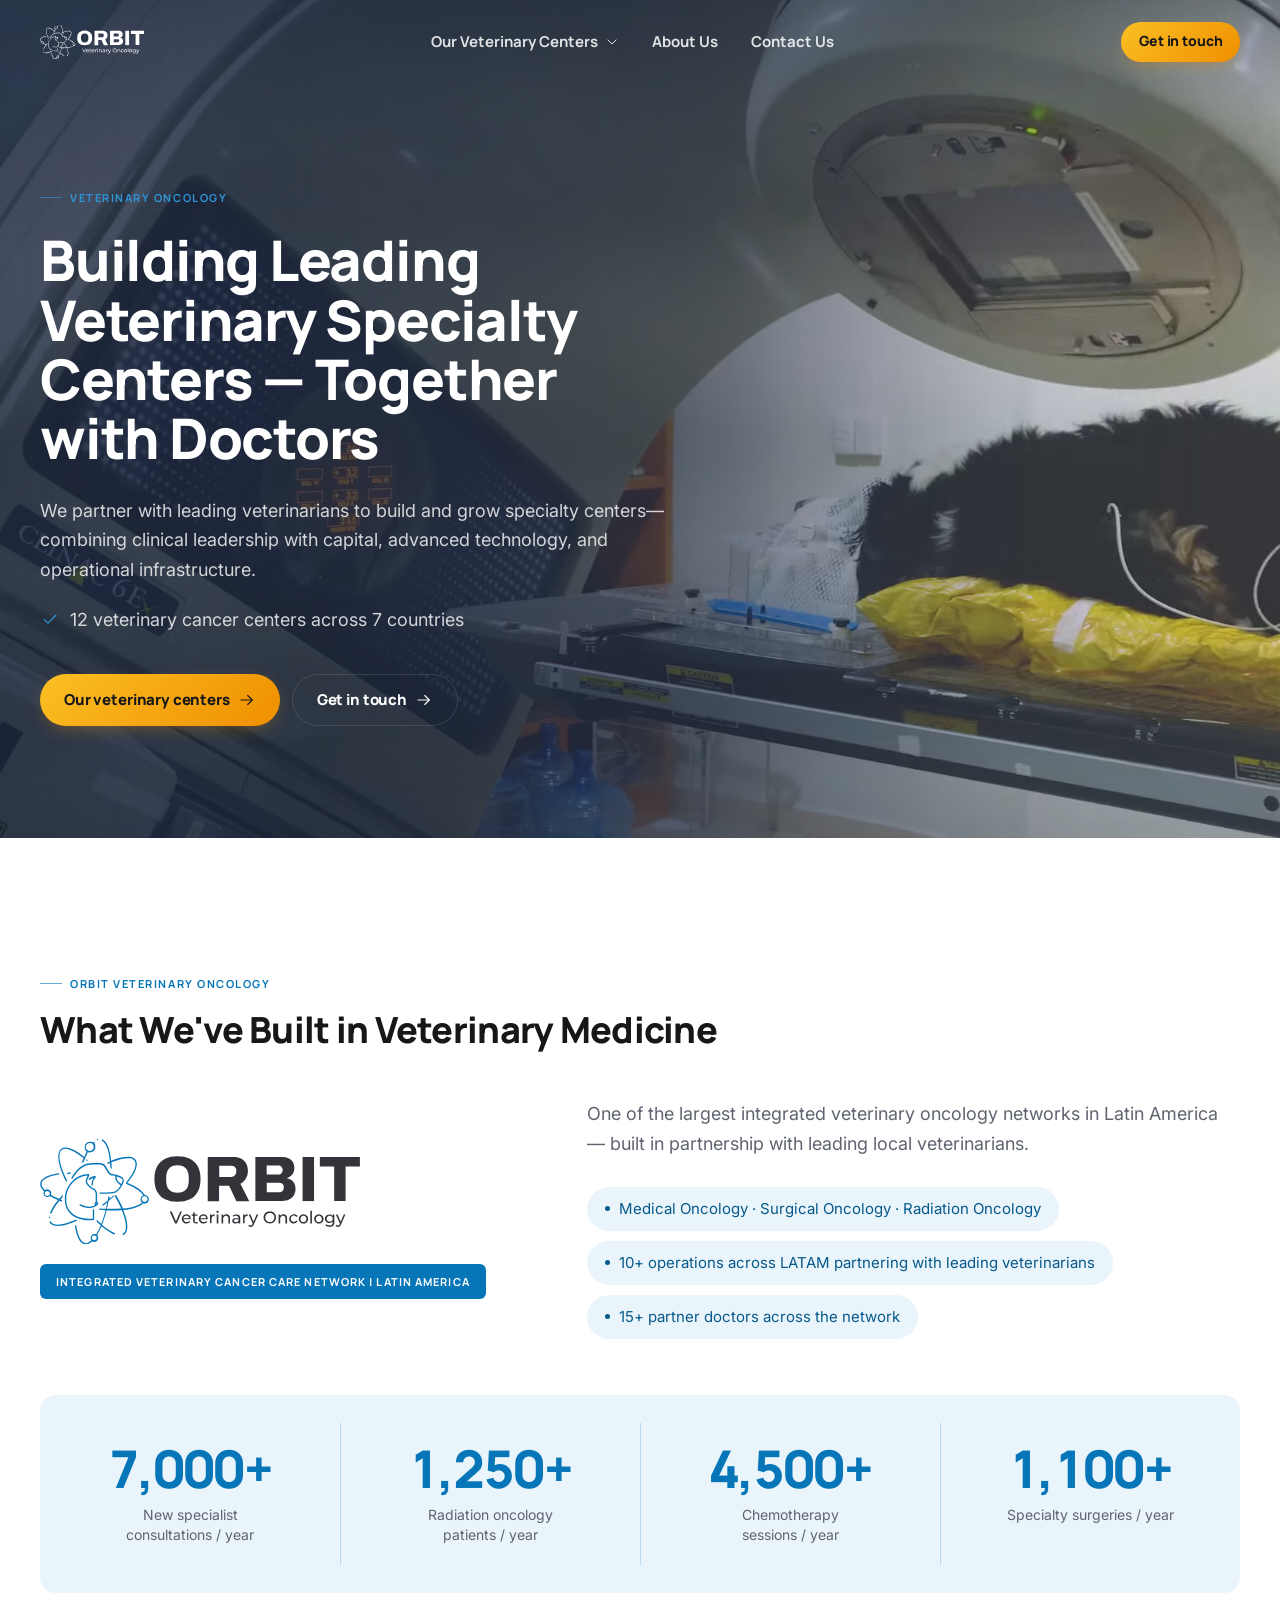
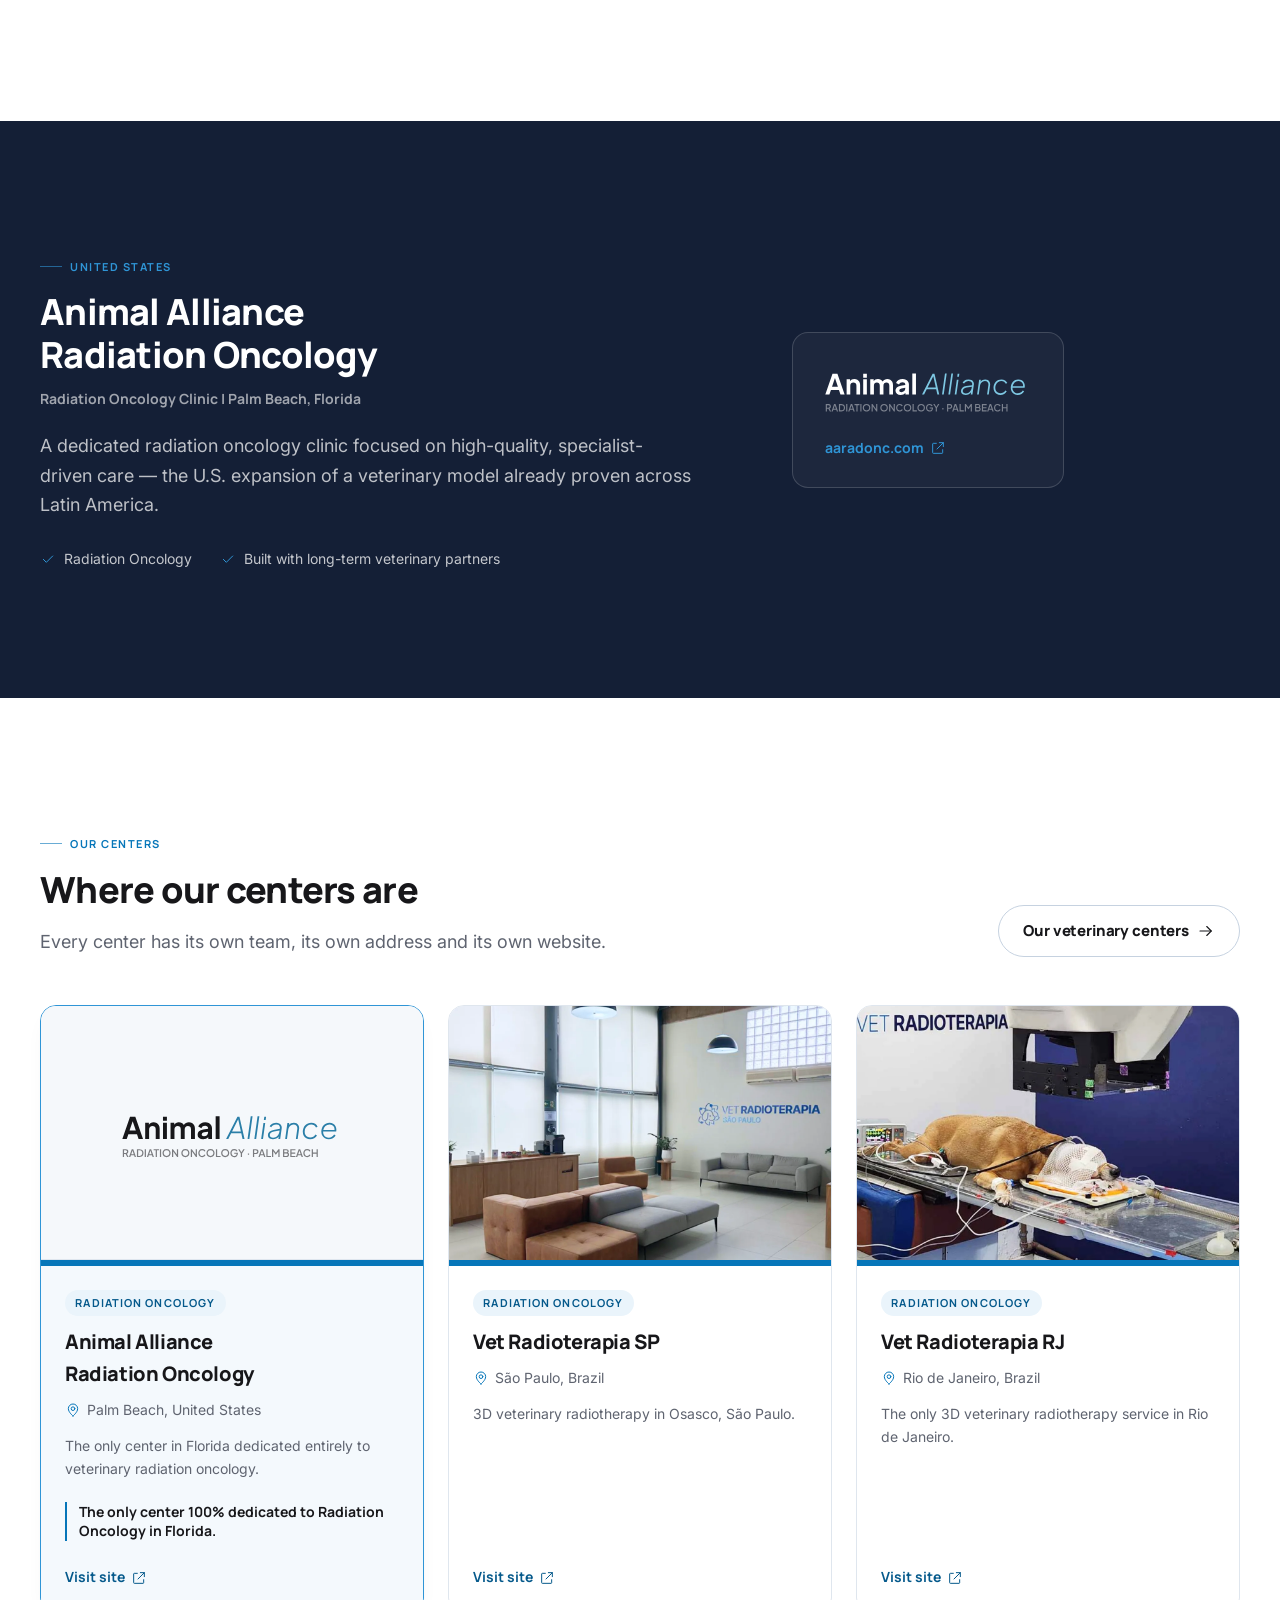
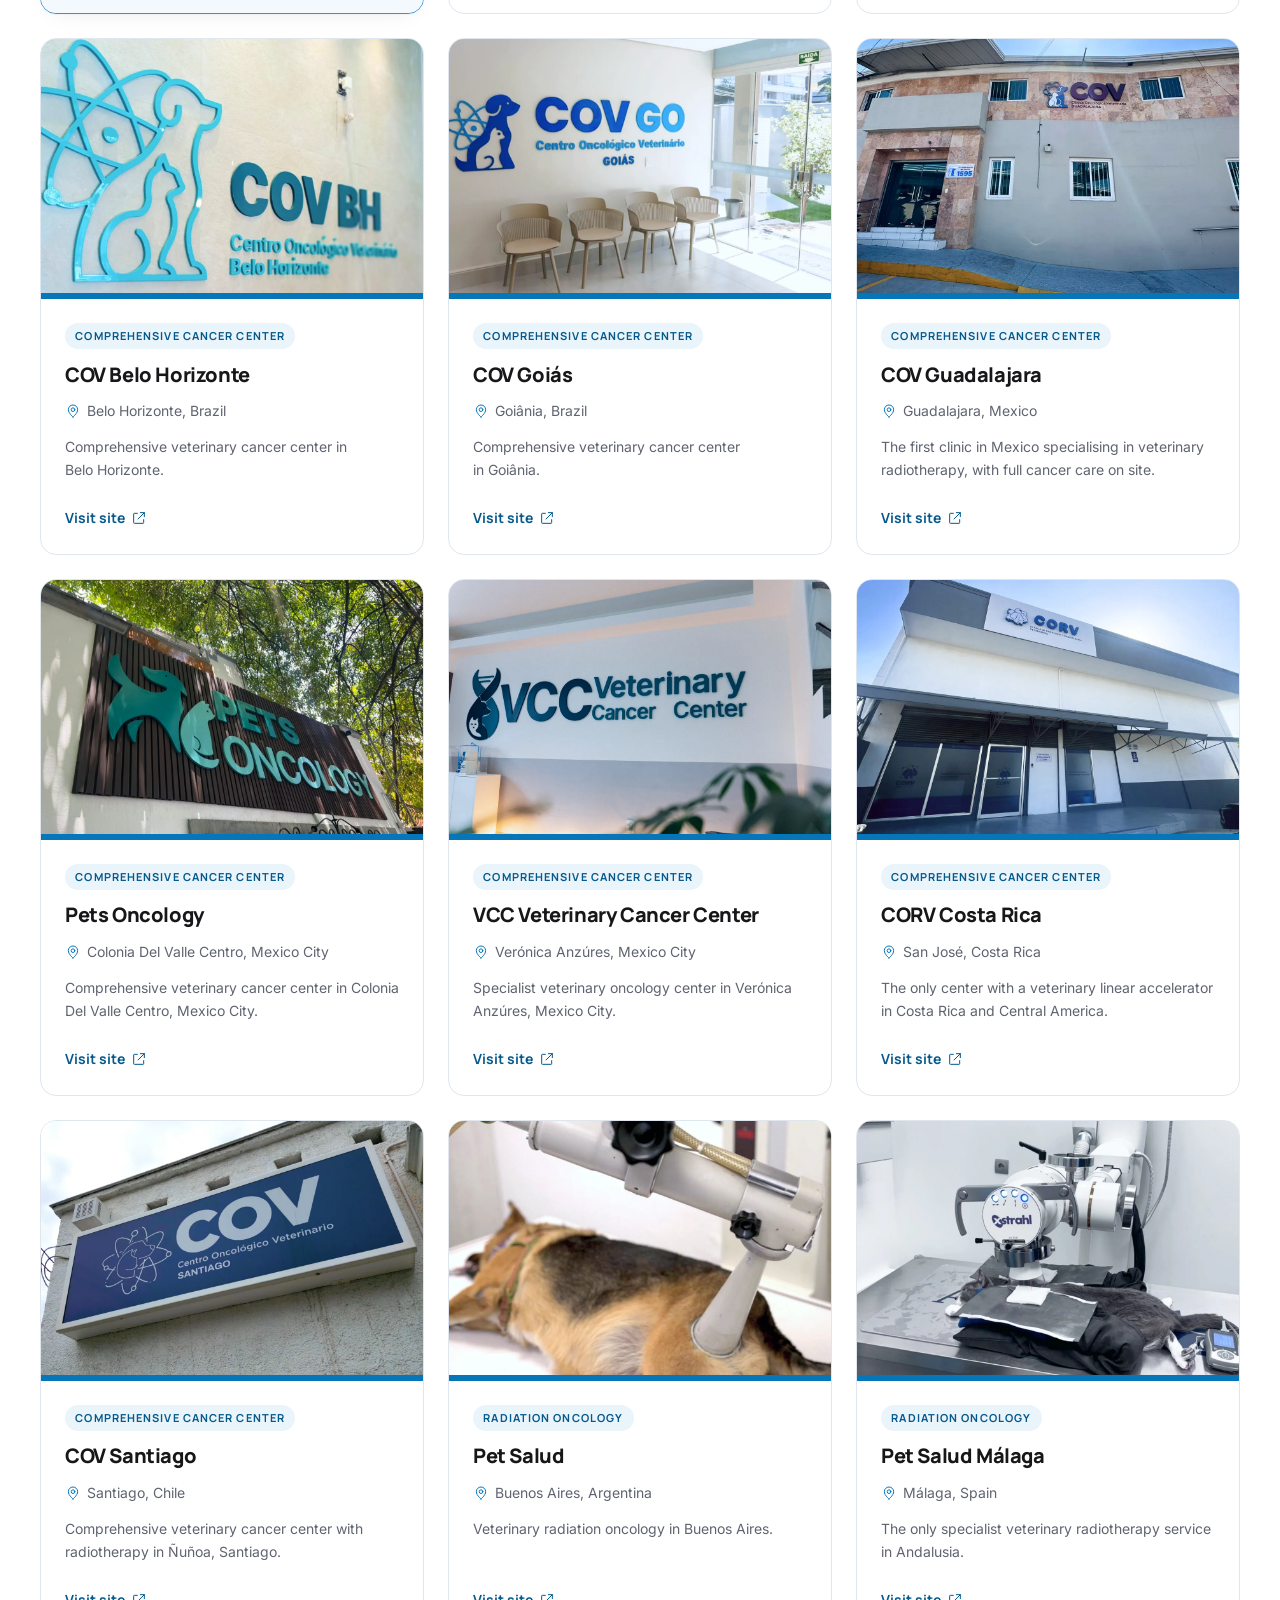
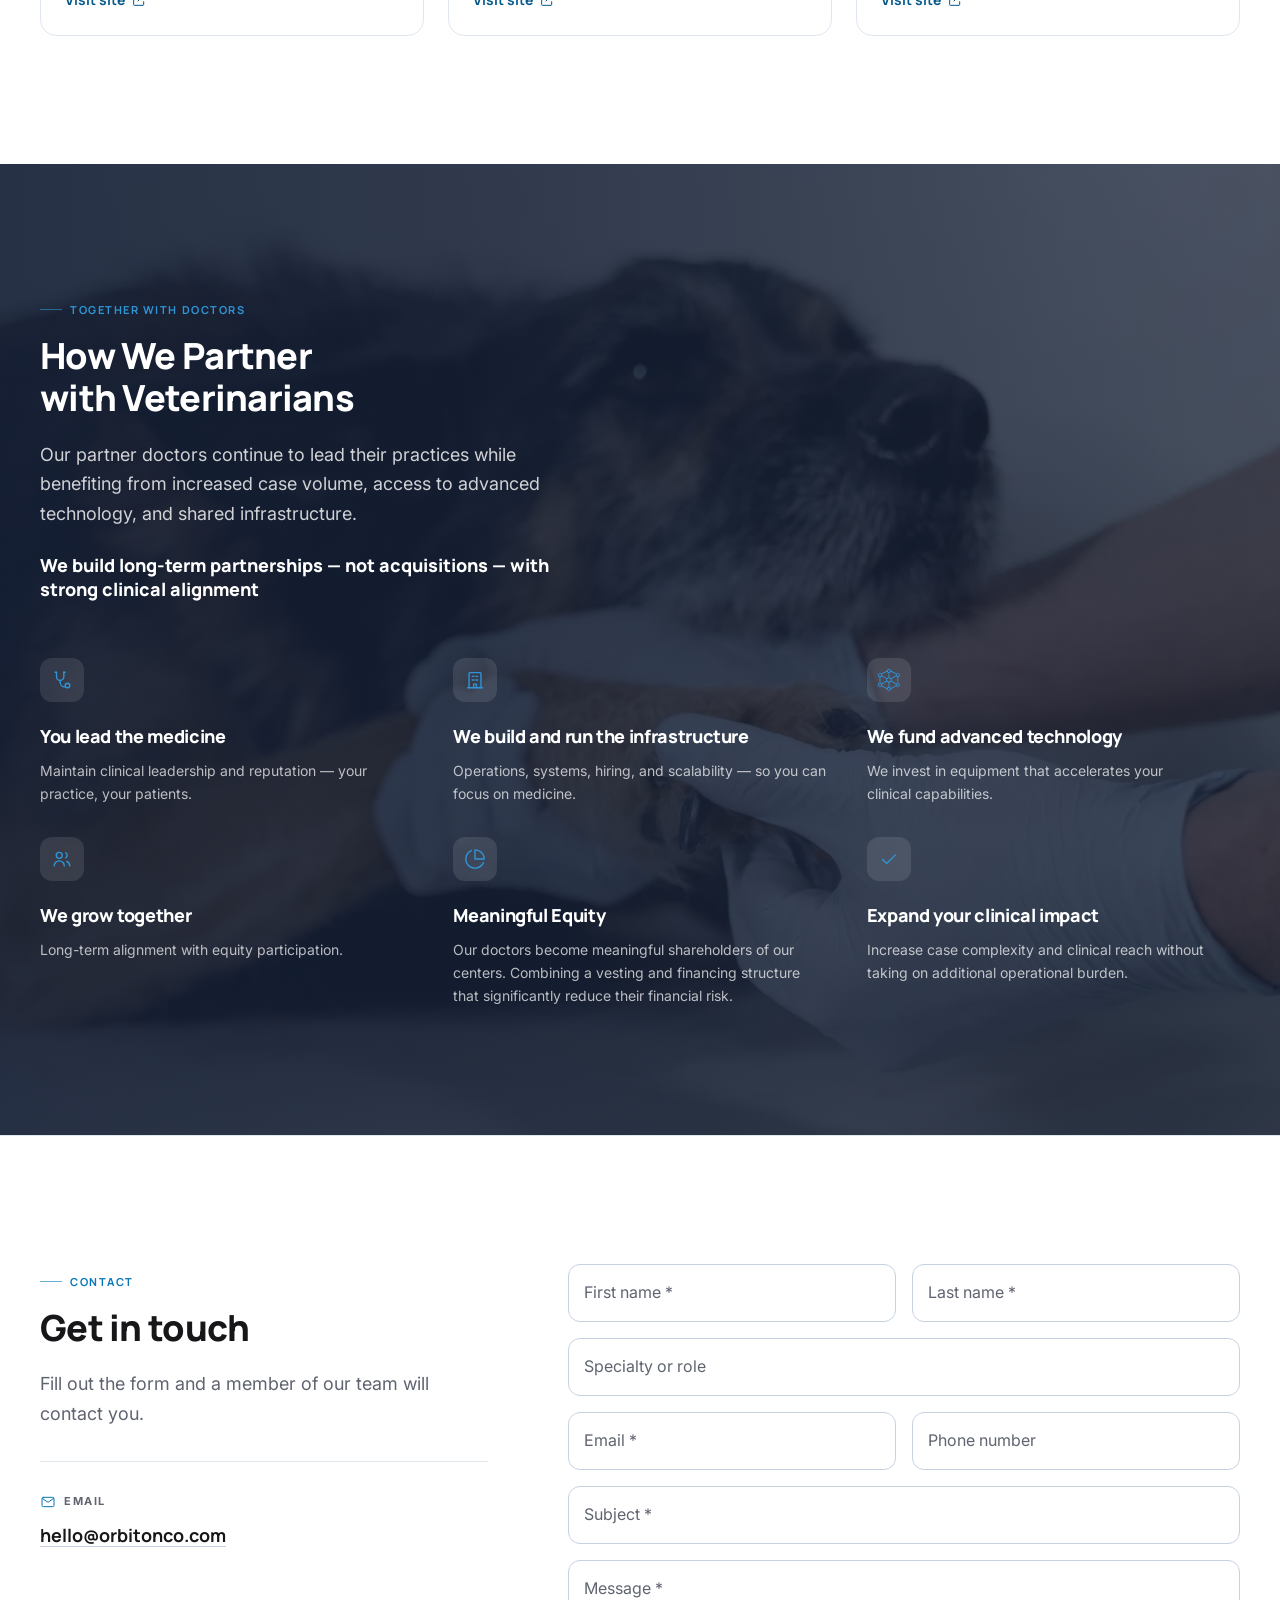
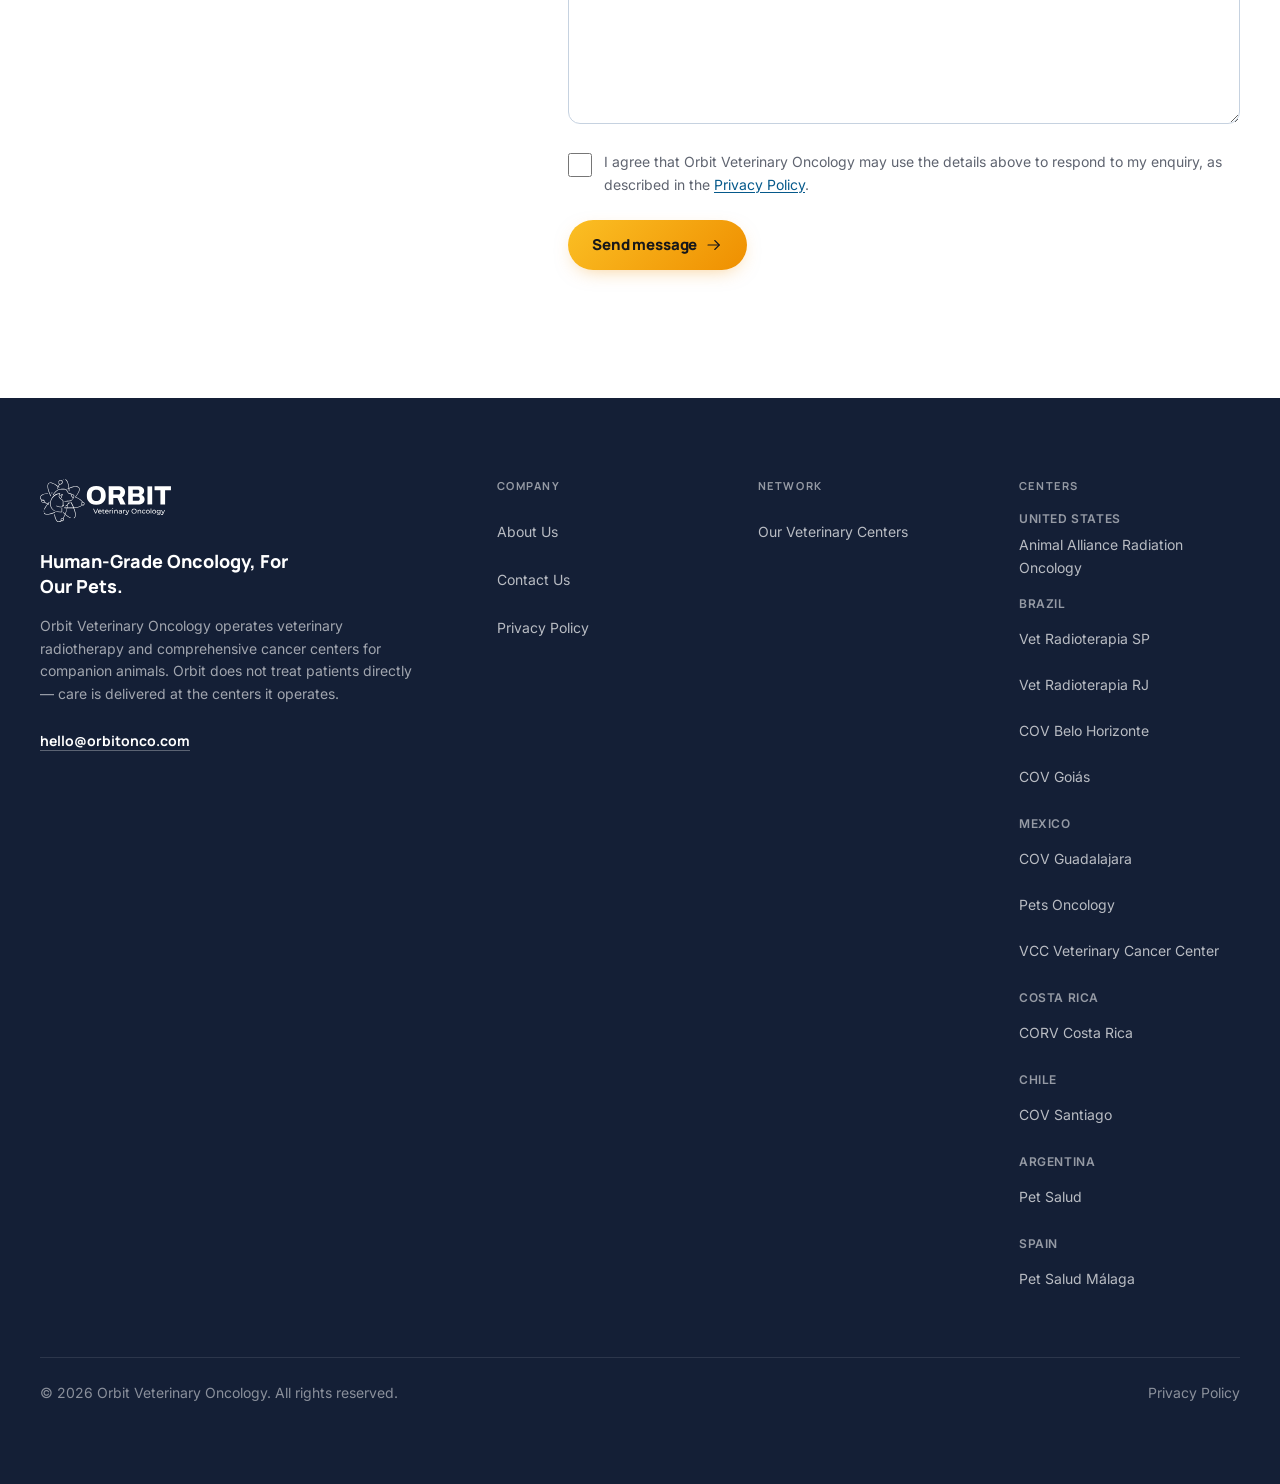
==== commit c9008ecc: "Connect the contact form The Web3Forms access key is now configured, so the form sends instead of te" ====
--- a/index.html
+++ b/index.html
@@ -1,4 +1,4 @@
-<!DOCTYPE html><html lang="en-US"><head><meta name="robots" content="noindex, nofollow"/><meta charSet="utf-8"/><meta name="viewport" content="width=device-width, initial-scale=1"/><link rel="preload" as="image" href="/logo-white.svg"/><link rel="preload" as="image" href="/logo.svg"/><link rel="preload" as="image" href="/images/centers/logos/palm-beach-florida-white.svg"/><link rel="stylesheet" href="/_next/static/css/681edd535ee36862.css" data-precedence="next"/><link rel="preload" as="script" fetchPriority="low" href="/_next/static/chunks/webpack-c81f7fd28659d64f.js"/><script src="/_next/static/chunks/fd9d1056-32520efa714dca84.js" async=""></script><script src="/_next/static/chunks/117-5897e6a9cae5dace.js" async=""></script><script src="/_next/static/chunks/main-app-fa5c5f88d60b5bd4.js" async=""></script><script src="/_next/static/chunks/972-1893b86c5bb94483.js" async=""></script><script src="/_next/static/chunks/480-423c2e21efd8b5ae.js" async=""></script><script src="/_next/static/chunks/721-8752f2e96dad992c.js" async=""></script><script src="/_next/static/chunks/344-c2d2e96685df1274.js" async=""></script><script src="/_next/static/chunks/app/page-0fe38887b6896b83.js" async=""></script><script src="/_next/static/chunks/app/layout-d0f5158015cf6188.js" async=""></script><link rel="preconnect" href="https://fonts.googleapis.com"/><link rel="preconnect" href="https://fonts.gstatic.com" crossorigin=""/><link rel="preload" as="image" href="/images/hero/home.webp" fetchPriority="high"/><meta name="theme-color" content="#141f36"/><title>Veterinary Specialty Centers, Together with Doctors | Orbit</title><meta name="description" content="Orbit partners with leading veterinarians to build and grow veterinary specialty centers, combining clinical leadership with capital, technology and infrastructure."/><meta name="googlebot" content="index, follow, max-video-preview:-1, max-image-preview:large, max-snippet:-1"/><link rel="canonical" href="https://orbitonco.com/"/><meta property="og:title" content="Veterinary Specialty Centers, Together with Doctors | Orbit"/><meta property="og:description" content="Orbit partners with leading veterinarians to build and grow veterinary specialty centers, combining clinical leadership with capital, technology and infrastructure."/><meta property="og:url" content="https://orbitonco.com/"/><meta property="og:site_name" content="Orbit Veterinary Oncology"/><meta property="og:locale" content="en_US"/><meta property="og:image" content="https://orbitonco.com/og-default.png"/><meta property="og:image:width" content="1200"/><meta property="og:image:height" content="675"/><meta property="og:image:alt" content="Orbit Veterinary Oncology — Human-Grade Oncology, For Our Pets."/><meta property="og:type" content="website"/><meta name="twitter:card" content="summary_large_image"/><meta name="twitter:title" content="Veterinary Specialty Centers, Together with Doctors | Orbit"/><meta name="twitter:description" content="Orbit partners with leading veterinarians to build and grow veterinary specialty centers, combining clinical leadership with capital, technology and infrastructure."/><meta name="twitter:image" content="https://orbitonco.com/og-default.png"/><link rel="icon" href="/favicon.svg" type="image/svg+xml"/><link rel="apple-touch-icon" href="/apple-touch-icon.png" sizes="180x180"/><script>window.dataLayer = window.dataLayer || [];
+<!DOCTYPE html><html lang="en-US"><head><meta name="robots" content="noindex, nofollow"/><meta charSet="utf-8"/><meta name="viewport" content="width=device-width, initial-scale=1"/><link rel="preload" as="image" href="/logo-white.svg"/><link rel="preload" as="image" href="/logo.svg"/><link rel="preload" as="image" href="/images/centers/logos/palm-beach-florida-white.svg"/><link rel="stylesheet" href="/_next/static/css/681edd535ee36862.css" data-precedence="next"/><link rel="preload" as="script" fetchPriority="low" href="/_next/static/chunks/webpack-c81f7fd28659d64f.js"/><script src="/_next/static/chunks/fd9d1056-32520efa714dca84.js" async=""></script><script src="/_next/static/chunks/117-5897e6a9cae5dace.js" async=""></script><script src="/_next/static/chunks/main-app-fa5c5f88d60b5bd4.js" async=""></script><script src="/_next/static/chunks/972-1893b86c5bb94483.js" async=""></script><script src="/_next/static/chunks/480-423c2e21efd8b5ae.js" async=""></script><script src="/_next/static/chunks/721-8752f2e96dad992c.js" async=""></script><script src="/_next/static/chunks/344-e7d54c1a8e6f05d0.js" async=""></script><script src="/_next/static/chunks/app/page-0fe38887b6896b83.js" async=""></script><script src="/_next/static/chunks/app/layout-d0f5158015cf6188.js" async=""></script><link rel="preconnect" href="https://fonts.googleapis.com"/><link rel="preconnect" href="https://fonts.gstatic.com" crossorigin=""/><link rel="preload" as="image" href="/images/hero/home.webp" fetchPriority="high"/><meta name="theme-color" content="#141f36"/><title>Veterinary Specialty Centers, Together with Doctors | Orbit</title><meta name="description" content="Orbit partners with leading veterinarians to build and grow veterinary specialty centers, combining clinical leadership with capital, technology and infrastructure."/><meta name="googlebot" content="index, follow, max-video-preview:-1, max-image-preview:large, max-snippet:-1"/><link rel="canonical" href="https://orbitonco.com/"/><meta property="og:title" content="Veterinary Specialty Centers, Together with Doctors | Orbit"/><meta property="og:description" content="Orbit partners with leading veterinarians to build and grow veterinary specialty centers, combining clinical leadership with capital, technology and infrastructure."/><meta property="og:url" content="https://orbitonco.com/"/><meta property="og:site_name" content="Orbit Veterinary Oncology"/><meta property="og:locale" content="en_US"/><meta property="og:image" content="https://orbitonco.com/og-default.png"/><meta property="og:image:width" content="1200"/><meta property="og:image:height" content="675"/><meta property="og:image:alt" content="Orbit Veterinary Oncology — Human-Grade Oncology, For Our Pets."/><meta property="og:type" content="website"/><meta name="twitter:card" content="summary_large_image"/><meta name="twitter:title" content="Veterinary Specialty Centers, Together with Doctors | Orbit"/><meta name="twitter:description" content="Orbit partners with leading veterinarians to build and grow veterinary specialty centers, combining clinical leadership with capital, technology and infrastructure."/><meta name="twitter:image" content="https://orbitonco.com/og-default.png"/><link rel="icon" href="/favicon.svg" type="image/svg+xml"/><link rel="apple-touch-icon" href="/apple-touch-icon.png" sizes="180x180"/><script>window.dataLayer = window.dataLayer || [];
 function gtag(){dataLayer.push(arguments);}
 gtag('consent', 'default', {
   ad_storage: 'denied',
@@ -11,4 +11,4 @@
   wait_for_update: 500
 });
 gtag('set', 'ads_data_redaction', true);
-gtag('set', 'url_passthrough', true);</script><script>try{if('IntersectionObserver' in window && !window.matchMedia('(prefers-reduced-motion: reduce)').matches){document.documentElement.classList.add('js-reveal');}}catch(e){}</script><script type="application/ld+json">{"@context":"https://schema.org","@graph":[{"@type":["Organization","MedicalOrganization"],"@id":"https://orbitonco.com/#organization","name":"Orbit Veterinary Oncology","legalName":"Orbit Veterinary Oncology","alternateName":"Orbit","url":"https://orbitonco.com/","logo":{"@type":"ImageObject","@id":"https://orbitonco.com/#logo","url":"https://orbitonco.com/logo.svg","contentUrl":"https://orbitonco.com/logo.svg","width":359,"height":118,"caption":"Orbit Veterinary Oncology"},"image":{"@id":"https://orbitonco.com/#logo"},"description":"Orbit Veterinary Oncology operates veterinary radiotherapy and comprehensive cancer centers for companion animals, applying unified medical, technical and safety standards derived from four decades of human radiation oncology.","email":"hello@orbitonco.com","foundingDate":"2020","slogan":"Human-Grade Oncology, For Our Pets.","medicalSpecialty":"Oncologic","knowsAbout":["Veterinary radiation oncology","Veterinary radiotherapy","Linear accelerator","Radiotherapy treatment planning","Veterinary oncology","Comprehensive cancer care for companion animals","Radiotherapy center development and operation","Medical physics"],"areaServed":[{"@type":"Country","name":"United States","sameAs":"https://www.wikidata.org/wiki/Q30"},{"@type":"Country","name":"Brazil","sameAs":"https://www.wikidata.org/wiki/Q155"},{"@type":"Country","name":"Mexico","sameAs":"https://www.wikidata.org/wiki/Q96"},{"@type":"Country","name":"Costa Rica","sameAs":"https://www.wikidata.org/wiki/Q800"},{"@type":"Country","name":"Chile","sameAs":"https://www.wikidata.org/wiki/Q298"},{"@type":"Country","name":"Argentina","sameAs":"https://www.wikidata.org/wiki/Q414"},{"@type":"Country","name":"Spain","sameAs":"https://www.wikidata.org/wiki/Q29"}],"employee":[{"@type":"Person","name":"Guillermo Couto","description":"DACVIM in Internal Medicine and Oncology. +40 years of experience in Veterinary Oncology.","worksFor":{"@id":"https://orbitonco.com/#organization"}},{"@type":"Person","name":"Daniel Dosoretz","description":"Radiation Oncologist, consultant. Founder of 21st Century Oncology and Advocate.","worksFor":{"@id":"https://orbitonco.com/#organization"}},{"@type":"Person","name":"Daniel Galmarini","description":"Lead physicist. +25 years experience in treatment planning.","worksFor":{"@id":"https://orbitonco.com/#organization"}},{"@type":"Person","name":"Enrique Vaiani","description":"Engineer Manager, expert in linear accelerator maintenance.","worksFor":{"@id":"https://orbitonco.com/#organization"}},{"@type":"Person","name":"Ricardo Andisco","description":"Lead Architect. +75 radiation oncology projects completed.","worksFor":{"@id":"https://orbitonco.com/#organization"}},{"@type":"Person","name":"Frank English","description":"Structuring and Financing.","worksFor":{"@id":"https://orbitonco.com/#organization"}}],"subOrganization":[{"@type":"VeterinaryCare","name":"Animal Alliance Radiation Oncology · Palm Beach","url":"https://aaradonc.com"},{"@type":"VeterinaryCare","name":"Vet Radioterapia São Paulo","url":"https://vetradioterapiasp.com.br"},{"@type":"VeterinaryCare","name":"Vet Radioterapia Rio de Janeiro","url":"https://vetradioterapiarj.com.br"},{"@type":"VeterinaryCare","name":"Centro Oncológico Veterinário Belo Horizonte","url":"https://covbelohorizonte.com.br"},{"@type":"VeterinaryCare","name":"Centro Oncológico Veterinário Goiás","url":"https://covgoias.com.br"},{"@type":"VeterinaryCare","name":"Clínica Oncológica Veterinaria Guadalajara","url":"https://covguadalajara.mx"},{"@type":"VeterinaryCare","name":"Pets Oncology","url":"https://petsoncology.mx"},{"@type":"VeterinaryCare","name":"VCC – Veterinary Cancer Center","url":"https://veterinarycancercenter.mx"},{"@type":"VeterinaryCare","name":"Clínica de Oncología y Radioterapia Veterinaria Costa Rica","url":"https://corvcostarica.com"},{"@type":"VeterinaryCare","name":"Centro Oncológico Veterinario Santiago","url":"https://covsantiago.cl"},{"@type":"VeterinaryCare","name":"Pet Salud | Oncología Radiante Veterinaria","url":"https://pet-salud.com.ar"},{"@type":"VeterinaryCare","name":"Pet Salud Málaga | Radioterapia Veterinaria","url":"https://petsaludmalaga.es"}],"sameAs":["https://aaradonc.com","https://vetradioterapiasp.com.br","https://vetradioterapiarj.com.br","https://covbelohorizonte.com.br","https://covgoias.com.br","https://covguadalajara.mx","https://petsoncology.mx","https://veterinarycancercenter.mx","https://corvcostarica.com","https://covsantiago.cl","https://pet-salud.com.ar","https://petsaludmalaga.es"]},{"@type":"WebSite","@id":"https://orbitonco.com/#website","url":"https://orbitonco.com/","name":"Orbit Veterinary Oncology","description":"Orbit Veterinary Oncology operates veterinary radiotherapy and comprehensive cancer centers for companion animals, applying unified medical, technical and safety standards derived from four decades of human radiation oncology.","inLanguage":"en-US","publisher":{"@id":"https://orbitonco.com/#organization"}}]}</script><script src="/_next/static/chunks/polyfills-42372ed130431b0a.js" noModule=""></script></head><body><a class="skip-link" href="#main-content">Skip to content</a><header class="header"><div class="container-orbit header__inner"><a class="header__logo" aria-label="Orbit Veterinary Oncology — home" href="/"><img src="/logo-white.svg" alt="Orbit Veterinary Oncology" width="104" height="34"/></a><nav aria-label="Main" class="hidden lg:block"><ul class="flex items-center gap-7"><li class="relative"><a class="nav__link" aria-expanded="false" aria-controls=":R6kq:" href="/our-centers/">Our Veterinary Centers<svg width="16" height="16" viewBox="0 0 24 24" fill="none" stroke="currentColor" stroke-width="1.5" stroke-linecap="round" stroke-linejoin="round" aria-hidden="true" focusable="false"><path d="m6 9 6 6 6-6"></path></svg></a><div id=":R6kq:" class="nav__dropdown" data-open="false"><ul><li><a href="https://aaradonc.com" target="_blank" rel="noopener noreferrer" class="nav__dropdown-item" tabindex="-1"><span class="nav__dropdown-name">Animal Alliance Radiation Oncology</span><span class="nav__dropdown-meta">Palm Beach, United States</span></a></li><li><a href="https://vetradioterapiasp.com.br" target="_blank" rel="noopener noreferrer" class="nav__dropdown-item" tabindex="-1"><span class="nav__dropdown-name">Vet Radioterapia SP</span><span class="nav__dropdown-meta">São Paulo, Brazil</span></a></li><li><a href="https://vetradioterapiarj.com.br" target="_blank" rel="noopener noreferrer" class="nav__dropdown-item" tabindex="-1"><span class="nav__dropdown-name">Vet Radioterapia RJ</span><span class="nav__dropdown-meta">Rio de Janeiro, Brazil</span></a></li><li><a href="https://covbelohorizonte.com.br" target="_blank" rel="noopener noreferrer" class="nav__dropdown-item" tabindex="-1"><span class="nav__dropdown-name">COV Belo Horizonte</span><span class="nav__dropdown-meta">Belo Horizonte, Brazil</span></a></li><li><a href="https://covgoias.com.br" target="_blank" rel="noopener noreferrer" class="nav__dropdown-item" tabindex="-1"><span class="nav__dropdown-name">COV Goiás</span><span class="nav__dropdown-meta">Goiânia, Brazil</span></a></li><li><a href="https://covguadalajara.mx" target="_blank" rel="noopener noreferrer" class="nav__dropdown-item" tabindex="-1"><span class="nav__dropdown-name">COV Guadalajara</span><span class="nav__dropdown-meta">Guadalajara, Mexico</span></a></li><li><a href="https://petsoncology.mx" target="_blank" rel="noopener noreferrer" class="nav__dropdown-item" tabindex="-1"><span class="nav__dropdown-name">Pets Oncology</span><span class="nav__dropdown-meta">Colonia Del Valle Centro, Mexico City</span></a></li><li><a href="https://veterinarycancercenter.mx" target="_blank" rel="noopener noreferrer" class="nav__dropdown-item" tabindex="-1"><span class="nav__dropdown-name">VCC Veterinary Cancer Center</span><span class="nav__dropdown-meta">Verónica Anzúres, Mexico City</span></a></li><li><a href="https://corvcostarica.com" target="_blank" rel="noopener noreferrer" class="nav__dropdown-item" tabindex="-1"><span class="nav__dropdown-name">CORV Costa Rica</span><span class="nav__dropdown-meta">San José, Costa Rica</span></a></li><li><a href="https://covsantiago.cl" target="_blank" rel="noopener noreferrer" class="nav__dropdown-item" tabindex="-1"><span class="nav__dropdown-name">COV Santiago</span><span class="nav__dropdown-meta">Santiago, Chile</span></a></li><li><a href="https://pet-salud.com.ar" target="_blank" rel="noopener noreferrer" class="nav__dropdown-item" tabindex="-1"><span class="nav__dropdown-name">Pet Salud</span><span class="nav__dropdown-meta">Buenos Aires, Argentina</span></a></li><li><a href="https://petsaludmalaga.es" target="_blank" rel="noopener noreferrer" class="nav__dropdown-item" tabindex="-1"><span class="nav__dropdown-name">Pet Salud Málaga</span><span class="nav__dropdown-meta">Málaga, Spain</span></a></li></ul></div></li><li><a class="nav__link" href="/about-us/">About Us</a></li><li><a class="nav__link" href="/contact-us/">Contact Us</a></li></ul></nav><div class="flex items-center gap-2"><a class="btn btn--primary btn--sm hidden sm:inline-flex" href="/contact-us/">Get in touch</a><button type="button" class="burger lg:hidden" aria-expanded="false" aria-controls=":R6kqH1:" aria-label="Open menu"><span></span><span></span><span></span></button></div></div><div id=":R6kqH1:" class="mobile-menu lg:hidden" data-open="false"><nav aria-label="Mobile"><ul><li class="mobile-menu__item" style="--i:0"><a class="mobile-menu__link" tabindex="-1" href="/our-centers/">Our Veterinary Centers</a></li><li class="mobile-menu__item" style="--i:1"><a class="mobile-menu__link" tabindex="-1" href="/about-us/">About Us</a></li><li class="mobile-menu__item" style="--i:2"><a class="mobile-menu__link" tabindex="-1" href="/contact-us/">Contact Us</a></li></ul></nav><div class="mobile-menu__item mt-8" style="--i:3"><a class="btn btn--primary w-full" tabindex="-1" href="/contact-us/">Get in touch</a></div></div></header><main id="main-content"><div class="page-transition"><section class="hero bg-navy pb-20 pt-[calc(var(--header-h)+3rem)] lg:pb-28 lg:pt-[calc(var(--header-h)+6rem)]"><div class="hero-media" aria-hidden="true"><div class="hero-media__poster" style="background-image:url(/images/hero/home.webp)"></div><video class="hero-media__video" autoPlay="" muted="" loop="" playsInline="" preload="metadata" poster="/images/hero/home.webp" tabindex="-1"><source src="/video/hero.webm" type="video/webm"/><source src="/video/hero.mp4" type="video/mp4"/></video><div class="hero-media__scrim hero-media__scrim--video"></div></div><div class="container-orbit hero__content"><p class="eyebrow text-brand-light">Veterinary oncology</p><h1 class="mt-6 max-w-[19ch] text-4xl text-white sm:text-5xl lg:text-6xl">Building Leading Veterinary Specialty Centers — Together with Doctors</h1><p class="lede mt-7 max-w-[60ch] text-lg text-white/80">We partner with leading veterinarians to build and grow specialty centers—combining clinical leadership with capital, advanced technology, and operational infrastructure.</p><ul class="mt-5 flex max-w-[60ch] flex-col gap-3 text-lg text-white/80"><li class="flex items-start gap-2.5"><svg width="20" height="20" viewBox="0 0 24 24" fill="none" stroke="currentColor" stroke-width="1.5" stroke-linecap="round" stroke-linejoin="round" class="mt-1 flex-none text-brand-light" aria-hidden="true" focusable="false"><path d="m5 12.5 4.5 4.5L19 7.5"></path></svg>12 veterinary cancer centers across 7 countries</li></ul><div class="mt-10 flex flex-wrap gap-3"><a class="btn btn--primary" href="/our-centers/">Our veterinary centers<svg width="18" height="18" viewBox="0 0 24 24" fill="none" stroke="currentColor" stroke-width="1.5" stroke-linecap="round" stroke-linejoin="round" aria-hidden="true" focusable="false"><path d="M4 12h15"></path><path d="m13 6 6 6-6 6"></path></svg></a><a class="btn btn--ghost on-dark" href="/contact-us/">Get in touch<svg width="18" height="18" viewBox="0 0 24 24" fill="none" stroke="currentColor" stroke-width="1.5" stroke-linecap="round" stroke-linejoin="round" aria-hidden="true" focusable="false"><path d="M4 12h15"></path><path d="m13 6 6 6-6 6"></path></svg></a></div></div></section><section class="section" aria-labelledby="built-heading"><div class="container-orbit"><div data-reveal="true"><p class="eyebrow">Orbit Veterinary Oncology</p><h2 id="built-heading" class="mt-4 max-w-[38ch] text-3xl lg:text-4xl">What We&#x27;ve Built in Veterinary Medicine</h2></div><div class="mt-12 grid items-center gap-10 lg:grid-cols-[minmax(0,0.85fr)_minmax(0,1.15fr)] lg:gap-16"><div class="network-lockup" data-reveal="true"><img class="network-lockup__mark" src="/logo.svg" alt="Orbit Veterinary Oncology" width="359" height="118"/><p class="network-lockup__label">Integrated Veterinary Cancer Care Network<!-- --> <span aria-hidden="true">|</span> <!-- -->Latin America</p></div><div data-reveal="true" style="--i:1"><p class="text-lg text-muted">One of the largest integrated veterinary oncology networks in Latin America — built in partnership with leading local veterinarians.</p><ul class="mt-7 flex flex-col items-start gap-2.5"><li class="chip">Medical Oncology · Surgical Oncology · Radiation Oncology</li><li class="chip">10+ operations across LATAM partnering with leading veterinarians</li><li class="chip">15+ partner doctors across the network</li></ul></div></div><h3 class="sr-only">Orbit Veterinary Oncology by the numbers</h3><div class="mt-14"><div class="stats-panel"><div class="stats-panel__item" data-reveal="true" style="--i:0"><span class="stats-panel__value"><span>7,000<!-- -->+</span></span><span class="stats-panel__label">New specialist consultations / year</span></div><div class="stats-panel__item" data-reveal="true" style="--i:1"><span class="stats-panel__value"><span>1,250<!-- -->+</span></span><span class="stats-panel__label">Radiation oncology patients / year</span></div><div class="stats-panel__item" data-reveal="true" style="--i:2"><span class="stats-panel__value"><span>4,500<!-- -->+</span></span><span class="stats-panel__label">Chemotherapy sessions / year</span></div><div class="stats-panel__item" data-reveal="true" style="--i:3"><span class="stats-panel__value"><span>1,100<!-- -->+</span></span><span class="stats-panel__label">Specialty surgeries / year</span></div></div></div></div></section><section class="section section--dark" aria-labelledby="usa-heading"><div class="container-orbit grid gap-10 lg:grid-cols-[minmax(0,1.2fr)_minmax(0,0.8fr)] lg:items-center lg:gap-20"><div data-reveal="true"><p class="eyebrow">United States</p><h2 id="usa-heading" class="mt-4 max-w-[20ch] text-3xl lg:text-4xl">Animal Alliance Radiation Oncology</h2><p class="mt-3 font-display text-sm font-bold text-white/60">Radiation Oncology Clinic | Palm Beach, Florida</p><p class="lede mt-5">A dedicated radiation oncology clinic focused on high-quality, specialist-driven care — the U.S. expansion of a veterinary model already proven across Latin America.</p><ul class="mt-7 flex flex-col gap-2.5 text-sm text-white/75 sm:flex-row sm:flex-wrap sm:gap-x-7"><li class="flex items-center gap-2"><svg width="16" height="16" viewBox="0 0 24 24" fill="none" stroke="currentColor" stroke-width="1.5" stroke-linecap="round" stroke-linejoin="round" class="flex-none text-brand-light" aria-hidden="true" focusable="false"><path d="m5 12.5 4.5 4.5L19 7.5"></path></svg>Radiation Oncology</li><li class="flex items-center gap-2"><svg width="16" height="16" viewBox="0 0 24 24" fill="none" stroke="currentColor" stroke-width="1.5" stroke-linecap="round" stroke-linejoin="round" class="flex-none text-brand-light" aria-hidden="true" focusable="false"><path d="m5 12.5 4.5 4.5L19 7.5"></path></svg>Built with long-term veterinary partners</li></ul></div><div data-reveal="true" style="--i:1"><a href="https://aaradonc.com" target="_blank" rel="noopener noreferrer" class="center-logo-link"><img src="/images/centers/logos/palm-beach-florida-white.svg" alt="Animal Alliance Radiation Oncology" width="221" height="60"/><span class="center-logo-link__cta">aaradonc.com<svg width="16" height="16" viewBox="0 0 24 24" fill="none" stroke="currentColor" stroke-width="1.5" stroke-linecap="round" stroke-linejoin="round" aria-hidden="true" focusable="false"><path d="M14 4h6v6"></path><path d="M20 4 10.5 13.5"></path><path d="M19 14.5V19a1 1 0 0 1-1 1H5a1 1 0 0 1-1-1V6a1 1 0 0 1 1-1h4.5"></path></svg></span></a></div></div></section><section class="section" aria-labelledby="centers-heading"><div class="container-orbit"><div class="mb-12 flex flex-col gap-6 md:flex-row md:items-end md:justify-between" data-reveal="true"><div><p class="eyebrow">Our centers</p><h2 id="centers-heading" class="mt-4 max-w-[18ch] text-3xl lg:text-4xl">Where our centers are</h2><p class="lede mt-4">Every center has its own team, its own address and its own website.</p></div><a class="btn btn--ghost flex-none" href="/our-centers/">Our veterinary centers<svg width="18" height="18" viewBox="0 0 24 24" fill="none" stroke="currentColor" stroke-width="1.5" stroke-linecap="round" stroke-linejoin="round" aria-hidden="true" focusable="false"><path d="M4 12h15"></path><path d="m13 6 6 6-6 6"></path></svg></a></div><div class="grid-cards"><article class="card card--featured" data-reveal="true" style="--i:0"><div class="card__media card__media--logo"><img src="/images/centers/logos/palm-beach-florida.svg" alt="Animal Alliance Radiation Oncology" width="221" height="60" loading="lazy" decoding="async"/></div><div class="h-1.5 w-full bg-brand" aria-hidden="true"></div><div class="card__body"><div class="flex flex-wrap items-center gap-2"><span class="badge">Radiation Oncology</span></div><h3 class="card__title"><a href="https://aaradonc.com" target="_blank" rel="noopener noreferrer" class="card__link">Animal Alliance Radiation Oncology</a></h3><p class="flex items-center gap-1.5 text-sm text-muted"><svg width="16" height="16" viewBox="0 0 24 24" fill="none" stroke="currentColor" stroke-width="1.5" stroke-linecap="round" stroke-linejoin="round" class="text-brand" aria-hidden="true" focusable="false"><path d="M12 21s7-5.6 7-11a7 7 0 1 0-14 0c0 5.4 7 11 7 11Z"></path><circle cx="12" cy="10" r="2.75"></circle></svg>Palm Beach, United States</p><p class="mt-1 text-sm leading-relaxed text-muted">The only center in Florida dedicated entirely to veterinary radiation oncology.</p><p class="mt-3 border-l-2 border-brand pl-3 font-display text-sm font-bold leading-snug text-deep">The only center 100% dedicated to Radiation Oncology in Florida.</p><p class="mt-auto pt-4 font-display text-sm font-bold text-brand-dark"><span class="inline-flex items-center gap-1.5">Visit site<svg width="16" height="16" viewBox="0 0 24 24" fill="none" stroke="currentColor" stroke-width="1.5" stroke-linecap="round" stroke-linejoin="round" aria-hidden="true" focusable="false"><path d="M14 4h6v6"></path><path d="M20 4 10.5 13.5"></path><path d="M19 14.5V19a1 1 0 0 1-1 1H5a1 1 0 0 1-1-1V6a1 1 0 0 1 1-1h4.5"></path></svg></span></p></div></article><article class="card" data-reveal="true" style="--i:1"><div class="card__media"><img src="/images/centers/photos/sao-paulo-brazil-exterior.webp" alt="Vet Radioterapia SP in São Paulo, Brazil" width="1200" height="800" loading="lazy" decoding="async"/></div><div class="h-1.5 w-full bg-brand" aria-hidden="true"></div><div class="card__body"><div class="flex flex-wrap items-center gap-2"><span class="badge">Radiation Oncology</span></div><h3 class="card__title"><a href="https://vetradioterapiasp.com.br" target="_blank" rel="noopener noreferrer" class="card__link">Vet Radioterapia SP</a></h3><p class="flex items-center gap-1.5 text-sm text-muted"><svg width="16" height="16" viewBox="0 0 24 24" fill="none" stroke="currentColor" stroke-width="1.5" stroke-linecap="round" stroke-linejoin="round" class="text-brand" aria-hidden="true" focusable="false"><path d="M12 21s7-5.6 7-11a7 7 0 1 0-14 0c0 5.4 7 11 7 11Z"></path><circle cx="12" cy="10" r="2.75"></circle></svg>São Paulo, Brazil</p><p class="mt-1 text-sm leading-relaxed text-muted">3D veterinary radiotherapy in Osasco, São Paulo.</p><p class="mt-auto pt-4 font-display text-sm font-bold text-brand-dark"><span class="inline-flex items-center gap-1.5">Visit site<svg width="16" height="16" viewBox="0 0 24 24" fill="none" stroke="currentColor" stroke-width="1.5" stroke-linecap="round" stroke-linejoin="round" aria-hidden="true" focusable="false"><path d="M14 4h6v6"></path><path d="M20 4 10.5 13.5"></path><path d="M19 14.5V19a1 1 0 0 1-1 1H5a1 1 0 0 1-1-1V6a1 1 0 0 1 1-1h4.5"></path></svg></span></p></div></article><article class="card" data-reveal="true" style="--i:2"><div class="card__media"><img src="/images/centers/photos/rio-de-janeiro-brazil-exterior.webp" alt="Vet Radioterapia RJ in Rio de Janeiro, Brazil" width="1200" height="800" loading="lazy" decoding="async"/></div><div class="h-1.5 w-full bg-brand" aria-hidden="true"></div><div class="card__body"><div class="flex flex-wrap items-center gap-2"><span class="badge">Radiation Oncology</span></div><h3 class="card__title"><a href="https://vetradioterapiarj.com.br" target="_blank" rel="noopener noreferrer" class="card__link">Vet Radioterapia RJ</a></h3><p class="flex items-center gap-1.5 text-sm text-muted"><svg width="16" height="16" viewBox="0 0 24 24" fill="none" stroke="currentColor" stroke-width="1.5" stroke-linecap="round" stroke-linejoin="round" class="text-brand" aria-hidden="true" focusable="false"><path d="M12 21s7-5.6 7-11a7 7 0 1 0-14 0c0 5.4 7 11 7 11Z"></path><circle cx="12" cy="10" r="2.75"></circle></svg>Rio de Janeiro, Brazil</p><p class="mt-1 text-sm leading-relaxed text-muted">The only 3D veterinary radiotherapy service in Rio de Janeiro.</p><p class="mt-auto pt-4 font-display text-sm font-bold text-brand-dark"><span class="inline-flex items-center gap-1.5">Visit site<svg width="16" height="16" viewBox="0 0 24 24" fill="none" stroke="currentColor" stroke-width="1.5" stroke-linecap="round" stroke-linejoin="round" aria-hidden="true" focusable="false"><path d="M14 4h6v6"></path><path d="M20 4 10.5 13.5"></path><path d="M19 14.5V19a1 1 0 0 1-1 1H5a1 1 0 0 1-1-1V6a1 1 0 0 1 1-1h4.5"></path></svg></span></p></div></article><article class="card" data-reveal="true" style="--i:3"><div class="card__media"><img src="/images/centers/photos/belo-horizonte-brazil-exterior.webp" alt="COV Belo Horizonte in Belo Horizonte, Brazil" width="1200" height="800" loading="lazy" decoding="async"/></div><div class="h-1.5 w-full bg-brand" aria-hidden="true"></div><div class="card__body"><div class="flex flex-wrap items-center gap-2"><span class="badge">Comprehensive Cancer Center</span></div><h3 class="card__title"><a href="https://covbelohorizonte.com.br" target="_blank" rel="noopener noreferrer" class="card__link">COV Belo Horizonte</a></h3><p class="flex items-center gap-1.5 text-sm text-muted"><svg width="16" height="16" viewBox="0 0 24 24" fill="none" stroke="currentColor" stroke-width="1.5" stroke-linecap="round" stroke-linejoin="round" class="text-brand" aria-hidden="true" focusable="false"><path d="M12 21s7-5.6 7-11a7 7 0 1 0-14 0c0 5.4 7 11 7 11Z"></path><circle cx="12" cy="10" r="2.75"></circle></svg>Belo Horizonte, Brazil</p><p class="mt-1 text-sm leading-relaxed text-muted">Comprehensive veterinary cancer center in Belo Horizonte.</p><p class="mt-auto pt-4 font-display text-sm font-bold text-brand-dark"><span class="inline-flex items-center gap-1.5">Visit site<svg width="16" height="16" viewBox="0 0 24 24" fill="none" stroke="currentColor" stroke-width="1.5" stroke-linecap="round" stroke-linejoin="round" aria-hidden="true" focusable="false"><path d="M14 4h6v6"></path><path d="M20 4 10.5 13.5"></path><path d="M19 14.5V19a1 1 0 0 1-1 1H5a1 1 0 0 1-1-1V6a1 1 0 0 1 1-1h4.5"></path></svg></span></p></div></article><article class="card" data-reveal="true" style="--i:0"><div class="card__media"><img src="/images/centers/photos/goiania-brazil-exterior.webp" alt="COV Goiás in Goiânia, Brazil" width="1200" height="800" loading="lazy" decoding="async"/></div><div class="h-1.5 w-full bg-brand" aria-hidden="true"></div><div class="card__body"><div class="flex flex-wrap items-center gap-2"><span class="badge">Comprehensive Cancer Center</span></div><h3 class="card__title"><a href="https://covgoias.com.br" target="_blank" rel="noopener noreferrer" class="card__link">COV Goiás</a></h3><p class="flex items-center gap-1.5 text-sm text-muted"><svg width="16" height="16" viewBox="0 0 24 24" fill="none" stroke="currentColor" stroke-width="1.5" stroke-linecap="round" stroke-linejoin="round" class="text-brand" aria-hidden="true" focusable="false"><path d="M12 21s7-5.6 7-11a7 7 0 1 0-14 0c0 5.4 7 11 7 11Z"></path><circle cx="12" cy="10" r="2.75"></circle></svg>Goiânia, Brazil</p><p class="mt-1 text-sm leading-relaxed text-muted">Comprehensive veterinary cancer center in Goiânia.</p><p class="mt-auto pt-4 font-display text-sm font-bold text-brand-dark"><span class="inline-flex items-center gap-1.5">Visit site<svg width="16" height="16" viewBox="0 0 24 24" fill="none" stroke="currentColor" stroke-width="1.5" stroke-linecap="round" stroke-linejoin="round" aria-hidden="true" focusable="false"><path d="M14 4h6v6"></path><path d="M20 4 10.5 13.5"></path><path d="M19 14.5V19a1 1 0 0 1-1 1H5a1 1 0 0 1-1-1V6a1 1 0 0 1 1-1h4.5"></path></svg></span></p></div></article><article class="card" data-reveal="true" style="--i:1"><div class="card__media"><img src="/images/centers/photos/guadalajara-mexico-exterior.webp" alt="COV Guadalajara in Guadalajara, Mexico" width="1200" height="800" loading="lazy" decoding="async"/></div><div class="h-1.5 w-full bg-brand" aria-hidden="true"></div><div class="card__body"><div class="flex flex-wrap items-center gap-2"><span class="badge">Comprehensive Cancer Center</span></div><h3 class="card__title"><a href="https://covguadalajara.mx" target="_blank" rel="noopener noreferrer" class="card__link">COV Guadalajara</a></h3><p class="flex items-center gap-1.5 text-sm text-muted"><svg width="16" height="16" viewBox="0 0 24 24" fill="none" stroke="currentColor" stroke-width="1.5" stroke-linecap="round" stroke-linejoin="round" class="text-brand" aria-hidden="true" focusable="false"><path d="M12 21s7-5.6 7-11a7 7 0 1 0-14 0c0 5.4 7 11 7 11Z"></path><circle cx="12" cy="10" r="2.75"></circle></svg>Guadalajara, Mexico</p><p class="mt-1 text-sm leading-relaxed text-muted">The first clinic in Mexico specialising in veterinary radiotherapy, with full cancer care on site.</p><p class="mt-auto pt-4 font-display text-sm font-bold text-brand-dark"><span class="inline-flex items-center gap-1.5">Visit site<svg width="16" height="16" viewBox="0 0 24 24" fill="none" stroke="currentColor" stroke-width="1.5" stroke-linecap="round" stroke-linejoin="round" aria-hidden="true" focusable="false"><path d="M14 4h6v6"></path><path d="M20 4 10.5 13.5"></path><path d="M19 14.5V19a1 1 0 0 1-1 1H5a1 1 0 0 1-1-1V6a1 1 0 0 1 1-1h4.5"></path></svg></span></p></div></article><article class="card" data-reveal="true" style="--i:2"><div class="card__media"><img src="/images/centers/photos/mexico-city-mexico-exterior.webp" alt="Pets Oncology in Mexico City, Mexico" width="1200" height="800" loading="lazy" decoding="async"/></div><div class="h-1.5 w-full bg-brand" aria-hidden="true"></div><div class="card__body"><div class="flex flex-wrap items-center gap-2"><span class="badge">Comprehensive Cancer Center</span></div><h3 class="card__title"><a href="https://petsoncology.mx" target="_blank" rel="noopener noreferrer" class="card__link">Pets Oncology</a></h3><p class="flex items-center gap-1.5 text-sm text-muted"><svg width="16" height="16" viewBox="0 0 24 24" fill="none" stroke="currentColor" stroke-width="1.5" stroke-linecap="round" stroke-linejoin="round" class="text-brand" aria-hidden="true" focusable="false"><path d="M12 21s7-5.6 7-11a7 7 0 1 0-14 0c0 5.4 7 11 7 11Z"></path><circle cx="12" cy="10" r="2.75"></circle></svg>Colonia Del Valle Centro, Mexico City</p><p class="mt-1 text-sm leading-relaxed text-muted">Comprehensive veterinary cancer center in Colonia Del Valle Centro, Mexico City.</p><p class="mt-auto pt-4 font-display text-sm font-bold text-brand-dark"><span class="inline-flex items-center gap-1.5">Visit site<svg width="16" height="16" viewBox="0 0 24 24" fill="none" stroke="currentColor" stroke-width="1.5" stroke-linecap="round" stroke-linejoin="round" aria-hidden="true" focusable="false"><path d="M14 4h6v6"></path><path d="M20 4 10.5 13.5"></path><path d="M19 14.5V19a1 1 0 0 1-1 1H5a1 1 0 0 1-1-1V6a1 1 0 0 1 1-1h4.5"></path></svg></span></p></div></article><article class="card" data-reveal="true" style="--i:3"><div class="card__media"><img src="/images/centers/photos/vcc-mexico-city-exterior.webp" alt="VCC Veterinary Cancer Center in Mexico City, Mexico" width="1200" height="800" loading="lazy" decoding="async"/></div><div class="h-1.5 w-full bg-brand" aria-hidden="true"></div><div class="card__body"><div class="flex flex-wrap items-center gap-2"><span class="badge">Comprehensive Cancer Center</span></div><h3 class="card__title"><a href="https://veterinarycancercenter.mx" target="_blank" rel="noopener noreferrer" class="card__link">VCC Veterinary Cancer Center</a></h3><p class="flex items-center gap-1.5 text-sm text-muted"><svg width="16" height="16" viewBox="0 0 24 24" fill="none" stroke="currentColor" stroke-width="1.5" stroke-linecap="round" stroke-linejoin="round" class="text-brand" aria-hidden="true" focusable="false"><path d="M12 21s7-5.6 7-11a7 7 0 1 0-14 0c0 5.4 7 11 7 11Z"></path><circle cx="12" cy="10" r="2.75"></circle></svg>Verónica Anzúres, Mexico City</p><p class="mt-1 text-sm leading-relaxed text-muted">Specialist veterinary oncology center in Verónica Anzúres, Mexico City.</p><p class="mt-auto pt-4 font-display text-sm font-bold text-brand-dark"><span class="inline-flex items-center gap-1.5">Visit site<svg width="16" height="16" viewBox="0 0 24 24" fill="none" stroke="currentColor" stroke-width="1.5" stroke-linecap="round" stroke-linejoin="round" aria-hidden="true" focusable="false"><path d="M14 4h6v6"></path><path d="M20 4 10.5 13.5"></path><path d="M19 14.5V19a1 1 0 0 1-1 1H5a1 1 0 0 1-1-1V6a1 1 0 0 1 1-1h4.5"></path></svg></span></p></div></article><article class="card" data-reveal="true" style="--i:0"><div class="card__media"><img src="/images/centers/photos/san-jose-costa-rica-exterior.webp" alt="CORV Costa Rica in San José, Costa Rica" width="1200" height="800" loading="lazy" decoding="async"/></div><div class="h-1.5 w-full bg-brand" aria-hidden="true"></div><div class="card__body"><div class="flex flex-wrap items-center gap-2"><span class="badge">Comprehensive Cancer Center</span></div><h3 class="card__title"><a href="https://corvcostarica.com" target="_blank" rel="noopener noreferrer" class="card__link">CORV Costa Rica</a></h3><p class="flex items-center gap-1.5 text-sm text-muted"><svg width="16" height="16" viewBox="0 0 24 24" fill="none" stroke="currentColor" stroke-width="1.5" stroke-linecap="round" stroke-linejoin="round" class="text-brand" aria-hidden="true" focusable="false"><path d="M12 21s7-5.6 7-11a7 7 0 1 0-14 0c0 5.4 7 11 7 11Z"></path><circle cx="12" cy="10" r="2.75"></circle></svg>San José, Costa Rica</p><p class="mt-1 text-sm leading-relaxed text-muted">The only center with a veterinary linear accelerator in Costa Rica and Central America.</p><p class="mt-auto pt-4 font-display text-sm font-bold text-brand-dark"><span class="inline-flex items-center gap-1.5">Visit site<svg width="16" height="16" viewBox="0 0 24 24" fill="none" stroke="currentColor" stroke-width="1.5" stroke-linecap="round" stroke-linejoin="round" aria-hidden="true" focusable="false"><path d="M14 4h6v6"></path><path d="M20 4 10.5 13.5"></path><path d="M19 14.5V19a1 1 0 0 1-1 1H5a1 1 0 0 1-1-1V6a1 1 0 0 1 1-1h4.5"></path></svg></span></p></div></article><article class="card" data-reveal="true" style="--i:1"><div class="card__media"><img src="/images/centers/photos/santiago-chile-exterior.webp" alt="COV Santiago in Santiago, Chile" width="1200" height="800" loading="lazy" decoding="async"/></div><div class="h-1.5 w-full bg-brand" aria-hidden="true"></div><div class="card__body"><div class="flex flex-wrap items-center gap-2"><span class="badge">Comprehensive Cancer Center</span></div><h3 class="card__title"><a href="https://covsantiago.cl" target="_blank" rel="noopener noreferrer" class="card__link">COV Santiago</a></h3><p class="flex items-center gap-1.5 text-sm text-muted"><svg width="16" height="16" viewBox="0 0 24 24" fill="none" stroke="currentColor" stroke-width="1.5" stroke-linecap="round" stroke-linejoin="round" class="text-brand" aria-hidden="true" focusable="false"><path d="M12 21s7-5.6 7-11a7 7 0 1 0-14 0c0 5.4 7 11 7 11Z"></path><circle cx="12" cy="10" r="2.75"></circle></svg>Santiago, Chile</p><p class="mt-1 text-sm leading-relaxed text-muted">Comprehensive veterinary cancer center with radiotherapy in Ñuñoa, Santiago.</p><p class="mt-auto pt-4 font-display text-sm font-bold text-brand-dark"><span class="inline-flex items-center gap-1.5">Visit site<svg width="16" height="16" viewBox="0 0 24 24" fill="none" stroke="currentColor" stroke-width="1.5" stroke-linecap="round" stroke-linejoin="round" aria-hidden="true" focusable="false"><path d="M14 4h6v6"></path><path d="M20 4 10.5 13.5"></path><path d="M19 14.5V19a1 1 0 0 1-1 1H5a1 1 0 0 1-1-1V6a1 1 0 0 1 1-1h4.5"></path></svg></span></p></div></article><article class="card" data-reveal="true" style="--i:2"><div class="card__media"><img src="/images/centers/photos/buenos-aires-argentina-exterior.webp" alt="Pet Salud in Buenos Aires, Argentina" width="1200" height="800" loading="lazy" decoding="async"/></div><div class="h-1.5 w-full bg-brand" aria-hidden="true"></div><div class="card__body"><div class="flex flex-wrap items-center gap-2"><span class="badge">Radiation Oncology</span></div><h3 class="card__title"><a href="https://pet-salud.com.ar" target="_blank" rel="noopener noreferrer" class="card__link">Pet Salud</a></h3><p class="flex items-center gap-1.5 text-sm text-muted"><svg width="16" height="16" viewBox="0 0 24 24" fill="none" stroke="currentColor" stroke-width="1.5" stroke-linecap="round" stroke-linejoin="round" class="text-brand" aria-hidden="true" focusable="false"><path d="M12 21s7-5.6 7-11a7 7 0 1 0-14 0c0 5.4 7 11 7 11Z"></path><circle cx="12" cy="10" r="2.75"></circle></svg>Buenos Aires, Argentina</p><p class="mt-1 text-sm leading-relaxed text-muted">Veterinary radiation oncology in Buenos Aires.</p><p class="mt-auto pt-4 font-display text-sm font-bold text-brand-dark"><span class="inline-flex items-center gap-1.5">Visit site<svg width="16" height="16" viewBox="0 0 24 24" fill="none" stroke="currentColor" stroke-width="1.5" stroke-linecap="round" stroke-linejoin="round" aria-hidden="true" focusable="false"><path d="M14 4h6v6"></path><path d="M20 4 10.5 13.5"></path><path d="M19 14.5V19a1 1 0 0 1-1 1H5a1 1 0 0 1-1-1V6a1 1 0 0 1 1-1h4.5"></path></svg></span></p></div></article><article class="card" data-reveal="true" style="--i:3"><div class="card__media"><img src="/images/centers/photos/malaga-spain-exterior.webp" alt="Pet Salud Málaga in Málaga, Spain" width="1200" height="800" loading="lazy" decoding="async"/></div><div class="h-1.5 w-full bg-brand" aria-hidden="true"></div><div class="card__body"><div class="flex flex-wrap items-center gap-2"><span class="badge">Radiation Oncology</span></div><h3 class="card__title"><a href="https://petsaludmalaga.es" target="_blank" rel="noopener noreferrer" class="card__link">Pet Salud Málaga</a></h3><p class="flex items-center gap-1.5 text-sm text-muted"><svg width="16" height="16" viewBox="0 0 24 24" fill="none" stroke="currentColor" stroke-width="1.5" stroke-linecap="round" stroke-linejoin="round" class="text-brand" aria-hidden="true" focusable="false"><path d="M12 21s7-5.6 7-11a7 7 0 1 0-14 0c0 5.4 7 11 7 11Z"></path><circle cx="12" cy="10" r="2.75"></circle></svg>Málaga, Spain</p><p class="mt-1 text-sm leading-relaxed text-muted">The only specialist veterinary radiotherapy service in Andalusia.</p><p class="mt-auto pt-4 font-display text-sm font-bold text-brand-dark"><span class="inline-flex items-center gap-1.5">Visit site<svg width="16" height="16" viewBox="0 0 24 24" fill="none" stroke="currentColor" stroke-width="1.5" stroke-linecap="round" stroke-linejoin="round" aria-hidden="true" focusable="false"><path d="M14 4h6v6"></path><path d="M20 4 10.5 13.5"></path><path d="M19 14.5V19a1 1 0 0 1-1 1H5a1 1 0 0 1-1-1V6a1 1 0 0 1 1-1h4.5"></path></svg></span></p></div></article></div></div></section><section class="section section--photo" id="partner" aria-labelledby="partner-heading"><div class="section--photo__media" aria-hidden="true"><img src="/images/sections/partner-doctors.webp" alt="" width="2000" height="900" loading="lazy" decoding="async"/><div class="section--photo__scrim"></div></div><div class="container-orbit section--photo__content"><div class="max-w-[54ch]" data-reveal="true"><p class="eyebrow text-brand-light">Together with doctors</p><h2 id="partner-heading" class="mt-4 max-w-[20ch] text-3xl text-white lg:text-4xl">How We Partner with Veterinarians</h2><p class="lede mt-5 text-white/80">Our partner doctors continue to lead their practices while benefiting from increased case volume, access to advanced technology, and shared infrastructure.</p><p class="mt-6 max-w-[46ch] font-display text-lg font-extrabold leading-snug text-white">We build long-term partnerships — not acquisitions — with strong clinical alignment</p></div><ul class="mt-14 grid gap-x-10 gap-y-8 sm:grid-cols-2 lg:grid-cols-3"><li data-reveal="true" style="--i:0"><span class="inline-flex h-11 w-11 items-center justify-center rounded-md bg-white/10 text-brand-light"><svg width="22" height="22" viewBox="0 0 24 24" fill="none" stroke="currentColor" stroke-width="1.5" stroke-linecap="round" stroke-linejoin="round" aria-hidden="true" focusable="false"><path d="M6 3.5v5a4 4 0 0 0 8 0v-5"></path><path d="M4.5 3.5H6"></path><path d="M14 3.5h1.5"></path><path d="M10 12.5v2a5 5 0 0 0 5 5h.5"></path><circle cx="18" cy="18" r="2.5"></circle></svg></span><h3 class="mt-5 text-lg text-white">You lead the medicine</h3><p class="mt-2 text-sm leading-relaxed text-white/70">Maintain clinical leadership and reputation — your practice, your patients.</p></li><li data-reveal="true" style="--i:1"><span class="inline-flex h-11 w-11 items-center justify-center rounded-md bg-white/10 text-brand-light"><svg width="22" height="22" viewBox="0 0 24 24" fill="none" stroke="currentColor" stroke-width="1.5" stroke-linecap="round" stroke-linejoin="round" aria-hidden="true" focusable="false"><path d="M4 20.5h16"></path><path d="M5.5 20.5V5a1 1 0 0 1 1-1h11a1 1 0 0 1 1 1v15.5"></path><path d="M9 8h2"></path><path d="M13 8h2"></path><path d="M9 12h2"></path><path d="M13 12h2"></path><path d="M10.5 20.5v-4h3v4"></path></svg></span><h3 class="mt-5 text-lg text-white">We build and run the infrastructure</h3><p class="mt-2 text-sm leading-relaxed text-white/70">Operations, systems, hiring, and scalability — so you can focus on medicine.</p></li><li data-reveal="true" style="--i:2"><span class="inline-flex h-11 w-11 items-center justify-center rounded-md bg-white/10 text-brand-light"><svg width="22" height="22" viewBox="0 0 87 87" fill="currentColor" aria-hidden="true" focusable="false"><path d="M37.8081 76.9592L36.2427 80.0901L11.3423 67.6399L12.9077 64.51L37.8081 76.9592ZM73.1382 67.6116L50.313 80.0608L48.6372 76.9885L71.4624 64.5383L73.1382 67.6116ZM45.0005 51.55V72.3H41.5005V51.55H45.0005ZM35.8501 48.9006L15.1001 61.3508L13.2993 58.3489L34.0493 45.8997L35.8501 48.9006ZM73.2007 58.3489L71.3999 61.3508L50.6499 48.9006L52.4507 45.8997L73.2007 58.3489ZM9.7251 30.8V55.6995H6.2251V30.8H9.7251ZM80.2749 30.8V53.6252H76.7749V30.8H80.2749ZM35.8501 37.5989L34.0493 40.6008L13.2993 28.1506L15.1001 25.1497L35.8501 37.5989ZM73.2007 28.1506L52.4507 40.6008L50.6499 37.5989L71.3999 25.1497L73.2007 28.1506ZM45.0005 14.1995V34.9495H41.5005V14.1995H45.0005ZM37.8081 9.54028L12.9077 21.9905L11.3423 18.8596L36.2427 6.40942L37.8081 9.54028ZM75.1577 18.8596L73.5923 21.9905L48.6929 9.54028L50.2573 6.40942L75.1577 18.8596Z"></path><path d="M47.7251 7.97461C47.7249 5.50331 45.7209 3.5 43.2495 3.5C40.7783 3.50021 38.7751 5.50344 38.7749 7.97461C38.7749 10.446 40.7782 12.45 43.2495 12.4502C45.721 12.4502 47.7251 10.4461 47.7251 7.97461ZM51.2251 7.97461C51.2251 12.3791 47.654 15.9502 43.2495 15.9502C38.8452 15.95 35.2749 12.3789 35.2749 7.97461C35.2751 3.57045 38.8454 0.000211302 43.2495 0C47.6539 0 51.2249 3.57032 51.2251 7.97461Z"></path><path d="M47.7251 78.5244C47.7249 76.0531 45.7209 74.0498 43.2495 74.0498C40.7783 74.05 38.7751 76.0532 38.7749 78.5244C38.7749 80.9958 40.7782 82.9998 43.2495 83C45.721 83 47.7251 80.9959 47.7251 78.5244ZM51.2251 78.5244C51.2251 82.9289 47.654 86.5 43.2495 86.5C38.8452 86.4998 35.2749 82.9288 35.2749 78.5244C35.2751 74.1203 38.8454 70.55 43.2495 70.5498C47.6539 70.5498 51.2249 74.1201 51.2251 78.5244Z"></path><path d="M12.4502 24.5747C12.45 22.1034 10.446 20.1001 7.97461 20.1001C5.50344 20.1003 3.50021 22.1035 3.5 24.5747C3.5 27.0461 5.50331 29.0501 7.97461 29.0503C10.4461 29.0503 12.4502 27.0462 12.4502 24.5747ZM15.9502 24.5747C15.9502 28.9792 12.3791 32.5503 7.97461 32.5503C3.57032 32.5501 0 28.979 0 24.5747C0.000211306 20.1705 3.57045 16.6003 7.97461 16.6001C12.3789 16.6001 15.95 20.1704 15.9502 24.5747Z"></path><path d="M83.0002 24.5747C83 22.1034 80.996 20.1001 78.5247 20.1001C76.0535 20.1003 74.0503 22.1035 74.05 24.5747C74.05 27.0461 76.0534 29.0501 78.5247 29.0503C80.9961 29.0503 83.0002 27.0462 83.0002 24.5747ZM86.5002 24.5747C86.5002 28.9792 82.9291 32.5503 78.5247 32.5503C74.1204 32.5501 70.55 28.979 70.55 24.5747C70.5503 20.1705 74.1205 16.6003 78.5247 16.6001C82.929 16.6001 86.5 20.1704 86.5002 24.5747Z"></path><path d="M83.0002 61.9246C83 59.4533 80.996 57.45 78.5247 57.45C76.0535 57.4502 74.0503 59.4534 74.05 61.9246C74.05 64.3959 76.0534 66.3999 78.5247 66.4001C80.9961 66.4001 83.0002 64.396 83.0002 61.9246ZM86.5002 61.9246C86.5002 66.329 82.9291 69.9001 78.5247 69.9001C74.1204 69.8999 70.55 66.3289 70.55 61.9246C70.5503 57.5204 74.1205 53.9502 78.5247 53.95C82.929 53.95 86.5 57.5203 86.5002 61.9246Z"></path><path d="M12.4502 61.9246C12.45 59.4533 10.446 57.45 7.97461 57.45C5.50344 57.4502 3.50021 59.4534 3.5 61.9246C3.5 64.3959 5.50331 66.3999 7.97461 66.4001C10.4461 66.4001 12.4502 64.396 12.4502 61.9246ZM15.9502 61.9246C15.9502 66.329 12.3791 69.9001 7.97461 69.9001C3.57032 69.8999 0 66.3289 0 61.9246C0.000211306 57.5204 3.57045 53.9502 7.97461 53.95C12.3789 53.95 15.95 57.5203 15.9502 61.9246Z"></path><path d="M42.5964 32.2885C43.0851 32.0917 43.642 32.1249 44.1082 32.3871L52.408 37.056C52.959 37.366 53.2996 37.9492 53.2996 38.5814V47.9183C53.2996 48.5505 52.9589 49.1337 52.408 49.4437L44.1082 54.1127C43.5755 54.4123 42.925 54.4122 42.3923 54.1127L34.0916 49.4437C33.5408 49.1337 33.2 48.5504 33.2 47.9183V38.5814C33.2 37.9493 33.5407 37.366 34.0916 37.056L42.3923 32.3871L42.5964 32.2885ZM36.7 39.6049V46.8949L43.2498 50.5785L49.7996 46.8959V39.6039L43.2498 35.9203L36.7 39.6049Z"></path></svg></span><h3 class="mt-5 text-lg text-white">We fund advanced technology</h3><p class="mt-2 text-sm leading-relaxed text-white/70">We invest in equipment that accelerates your clinical capabilities.</p></li><li data-reveal="true" style="--i:0"><span class="inline-flex h-11 w-11 items-center justify-center rounded-md bg-white/10 text-brand-light"><svg width="22" height="22" viewBox="0 0 24 24" fill="none" stroke="currentColor" stroke-width="1.5" stroke-linecap="round" stroke-linejoin="round" aria-hidden="true" focusable="false"><circle cx="9" cy="8" r="3.25"></circle><path d="M3.5 19.5a5.5 5.5 0 0 1 11 0"></path><path d="M16 5.2a3.25 3.25 0 0 1 0 5.6"></path><path d="M17.2 14.6a5.5 5.5 0 0 1 3.3 4.9"></path></svg></span><h3 class="mt-5 text-lg text-white">We grow together</h3><p class="mt-2 text-sm leading-relaxed text-white/70">Long-term alignment with equity participation.</p></li><li data-reveal="true" style="--i:1"><span class="inline-flex h-11 w-11 items-center justify-center rounded-md bg-white/10 text-brand-light"><svg width="22" height="22" viewBox="0 0 94 94" fill="none" stroke="currentColor" stroke-width="6" stroke-linecap="round" stroke-linejoin="round" aria-hidden="true" focusable="false"><path d="M83.0725 62.2359C80.5808 68.1285 76.6836 73.3209 71.7216 77.3593C66.7595 81.3977 60.8837 84.1592 54.6079 85.4021C48.3321 86.6451 41.8474 86.3318 35.7206 84.4896C29.5939 82.6474 24.0116 79.3324 19.462 74.8345C14.9124 70.3365 11.5339 64.7925 9.62185 58.6872C7.70982 52.5819 7.32248 46.1011 8.49371 39.8115C9.66493 33.522 12.3591 27.615 16.3405 22.6072C20.322 17.5993 25.4697 13.6431 31.3334 11.0842"></path><path d="M86.1667 46.9999C86.1667 41.8565 85.1536 36.7634 83.1853 32.0115C81.217 27.2596 78.332 22.9419 74.695 19.3049C71.0581 15.6679 66.7404 12.7829 61.9884 10.8146C57.2365 8.84633 52.1434 7.83325 47 7.83325V46.9999H86.1667Z"></path></svg></span><h3 class="mt-5 text-lg text-white">Meaningful Equity</h3><p class="mt-2 text-sm leading-relaxed text-white/70">Our doctors become meaningful shareholders of our centers. Combining a vesting and financing structure that significantly reduce their financial risk.</p></li><li data-reveal="true" style="--i:2"><span class="inline-flex h-11 w-11 items-center justify-center rounded-md bg-white/10 text-brand-light"><svg width="22" height="22" viewBox="0 0 24 24" fill="none" stroke="currentColor" stroke-width="1.5" stroke-linecap="round" stroke-linejoin="round" aria-hidden="true" focusable="false"><path d="m5 12.5 4.5 4.5L19 7.5"></path></svg></span><h3 class="mt-5 text-lg text-white">Expand your clinical impact</h3><p class="mt-2 text-sm leading-relaxed text-white/70">Increase case complexity and clinical reach without taking on additional operational burden.</p></li></ul></div></section><section class="section border-t border-line"><div class="container-orbit"><div id="contact" class="grid gap-12 lg:grid-cols-[minmax(0,0.8fr)_minmax(0,1.2fr)] lg:gap-20"><div data-reveal="true"><p class="eyebrow">Contact</p><h2 class="mt-4 text-3xl lg:text-4xl">Get in touch</h2><p class="lede mt-5">Fill out the form and a member of our team will contact you.</p><dl class="mt-8 grid gap-5 border-t border-line pt-8"><div><dt class="flex items-center gap-2 text-2xs font-bold uppercase tracking-[0.14em] text-muted"><svg width="16" height="16" viewBox="0 0 24 24" fill="none" stroke="currentColor" stroke-width="1.5" stroke-linecap="round" stroke-linejoin="round" class="text-brand" aria-hidden="true" focusable="false"><rect x="3" y="5" width="18" height="14" rx="2"></rect><path d="m3.5 6.5 8.5 6 8.5-6"></path></svg>Email</dt><dd class="mt-1 font-display text-lg font-bold"><a href="mailto:hello@orbitonco.com" class="inline-flex min-h-[44px] items-center text-deep underline decoration-line-strong underline-offset-4 transition-colors duration-180 hover:text-brand-dark hover:decoration-brand">hello@orbitonco.com</a></dd></div></dl></div><div data-reveal="true" style="--i:1"><form noValidate="" class="grid gap-4"><div class="hp-field" aria-hidden="true"><label for="botcheck">Do not fill this in</label><input id="botcheck" type="text" tabindex="-1" autoComplete="off" name="botcheck"/></div><div class="grid gap-4 sm:grid-cols-2"><div class="field"><input id="firstName" class="field__input" placeholder=" " maxLength="60" autoComplete="given-name" type="text" name="firstName"/><label for="firstName" class="field__label">First name<span aria-hidden="true"> *</span></label></div><div class="field"><input id="lastName" class="field__input" placeholder=" " maxLength="60" autoComplete="family-name" type="text" name="lastName"/><label for="lastName" class="field__label">Last name<span aria-hidden="true"> *</span></label></div></div><div class="field"><input id="specialty" class="field__input" placeholder=" " maxLength="80" autoComplete="organization-title" type="text" name="specialty"/><label for="specialty" class="field__label">Specialty or role</label></div><div class="grid gap-4 sm:grid-cols-2"><div class="field"><input id="email" class="field__input" placeholder=" " maxLength="120" autoComplete="email" type="email" name="email"/><label for="email" class="field__label">Email<span aria-hidden="true"> *</span></label></div><div class="field"><input id="phone" class="field__input" placeholder=" " maxLength="32" autoComplete="tel" type="tel" inputMode="tel" name="phone"/><label for="phone" class="field__label">Phone number</label></div></div><div class="field"><input id="subject" class="field__input" placeholder=" " maxLength="120" type="text" name="subject"/><label for="subject" class="field__label">Subject<span aria-hidden="true"> *</span></label></div><div class="field"><textarea id="message" class="field__input" placeholder=" " maxLength="2000" name="message" rows="5"></textarea><label for="message" class="field__label">Message<span aria-hidden="true"> *</span></label></div><div class="mt-1"><label class="flex items-start gap-3 text-sm text-muted"><input type="checkbox" class="mt-0.5 h-6 w-6 flex-none accent-brand" name="consent"/><span>I agree that Orbit Veterinary Oncology may use the details above to respond to my enquiry, as described in the<!-- --> <a class="text-brand-dark underline underline-offset-2" href="/privacy-policy/">Privacy Policy</a>.</span></label></div><div class="mt-2"><button type="submit" class="btn btn--primary">Send message<svg width="18" height="18" viewBox="0 0 24 24" fill="none" stroke="currentColor" stroke-width="1.5" stroke-linecap="round" stroke-linejoin="round" aria-hidden="true" focusable="false"><path d="M4 12h15"></path><path d="m13 6 6 6-6 6"></path></svg></button></div></form></div></div></div></section></div></main><footer class="bg-navy text-white/70"><div class="container-orbit py-16 lg:py-20"><div class="grid gap-12 lg:grid-cols-[minmax(0,1.1fr)_minmax(0,2fr)]"><div><a aria-label="Orbit Veterinary Oncology — home" class="inline-flex min-h-[44px] items-center" href="/"><img src="/logo-white.svg" alt="Orbit Veterinary Oncology" width="131" height="43"/></a><p class="mt-5 max-w-xs font-display text-lg font-extrabold leading-snug text-white">Human-Grade Oncology, For Our Pets.</p><p class="mt-4 max-w-sm text-sm leading-relaxed text-white/60">Orbit Veterinary Oncology operates veterinary radiotherapy and comprehensive cancer centers for companion animals. Orbit does not treat patients directly — care is delivered at the centers it operates.</p><p class="mt-6 text-sm"><a href="mailto:hello@orbitonco.com" class="font-display font-bold text-white underline decoration-white/30 underline-offset-4 hover:decoration-white">hello@orbitonco.com</a></p></div><div class="grid gap-10 sm:grid-cols-2 lg:grid-cols-3"><div><h2 class="text-2xs font-bold uppercase tracking-[0.14em] text-white/55">Company</h2><ul class="mt-4 grid gap-1"><li><a class="inline-flex min-h-[44px] items-center text-sm text-white/70 transition-colors duration-180 hover:text-white" href="/about-us/">About Us</a></li><li><a class="inline-flex min-h-[44px] items-center text-sm text-white/70 transition-colors duration-180 hover:text-white" href="/contact-us/">Contact Us</a></li><li><a class="inline-flex min-h-[44px] items-center text-sm text-white/70 transition-colors duration-180 hover:text-white" href="/privacy-policy/">Privacy Policy</a></li></ul></div><div><h2 class="text-2xs font-bold uppercase tracking-[0.14em] text-white/55">Network</h2><ul class="mt-4 grid gap-1"><li><a class="inline-flex min-h-[44px] items-center text-sm text-white/70 transition-colors duration-180 hover:text-white" href="/our-centers/">Our Veterinary Centers</a></li></ul></div><div class="sm:col-span-2 lg:col-span-1"><h2 class="text-2xs font-bold uppercase tracking-[0.14em] text-white/55">Centers</h2><div class="mt-4 grid gap-4"><div><p class="text-xs font-semibold uppercase tracking-wider text-white/55">United States</p><ul class="mt-1 grid gap-0.5"><li><a href="https://aaradonc.com" target="_blank" rel="noopener noreferrer" class="inline-flex min-h-[44px] items-center text-sm text-white/70 transition-colors duration-180 hover:text-white">Animal Alliance Radiation Oncology</a></li></ul></div><div><p class="text-xs font-semibold uppercase tracking-wider text-white/55">Brazil</p><ul class="mt-1 grid gap-0.5"><li><a href="https://vetradioterapiasp.com.br" target="_blank" rel="noopener noreferrer" class="inline-flex min-h-[44px] items-center text-sm text-white/70 transition-colors duration-180 hover:text-white">Vet Radioterapia SP</a></li><li><a href="https://vetradioterapiarj.com.br" target="_blank" rel="noopener noreferrer" class="inline-flex min-h-[44px] items-center text-sm text-white/70 transition-colors duration-180 hover:text-white">Vet Radioterapia RJ</a></li><li><a href="https://covbelohorizonte.com.br" target="_blank" rel="noopener noreferrer" class="inline-flex min-h-[44px] items-center text-sm text-white/70 transition-colors duration-180 hover:text-white">COV Belo Horizonte</a></li><li><a href="https://covgoias.com.br" target="_blank" rel="noopener noreferrer" class="inline-flex min-h-[44px] items-center text-sm text-white/70 transition-colors duration-180 hover:text-white">COV Goiás</a></li></ul></div><div><p class="text-xs font-semibold uppercase tracking-wider text-white/55">Mexico</p><ul class="mt-1 grid gap-0.5"><li><a href="https://covguadalajara.mx" target="_blank" rel="noopener noreferrer" class="inline-flex min-h-[44px] items-center text-sm text-white/70 transition-colors duration-180 hover:text-white">COV Guadalajara</a></li><li><a href="https://petsoncology.mx" target="_blank" rel="noopener noreferrer" class="inline-flex min-h-[44px] items-center text-sm text-white/70 transition-colors duration-180 hover:text-white">Pets Oncology</a></li><li><a href="https://veterinarycancercenter.mx" target="_blank" rel="noopener noreferrer" class="inline-flex min-h-[44px] items-center text-sm text-white/70 transition-colors duration-180 hover:text-white">VCC Veterinary Cancer Center</a></li></ul></div><div><p class="text-xs font-semibold uppercase tracking-wider text-white/55">Costa Rica</p><ul class="mt-1 grid gap-0.5"><li><a href="https://corvcostarica.com" target="_blank" rel="noopener noreferrer" class="inline-flex min-h-[44px] items-center text-sm text-white/70 transition-colors duration-180 hover:text-white">CORV Costa Rica</a></li></ul></div><div><p class="text-xs font-semibold uppercase tracking-wider text-white/55">Chile</p><ul class="mt-1 grid gap-0.5"><li><a href="https://covsantiago.cl" target="_blank" rel="noopener noreferrer" class="inline-flex min-h-[44px] items-center text-sm text-white/70 transition-colors duration-180 hover:text-white">COV Santiago</a></li></ul></div><div><p class="text-xs font-semibold uppercase tracking-wider text-white/55">Argentina</p><ul class="mt-1 grid gap-0.5"><li><a href="https://pet-salud.com.ar" target="_blank" rel="noopener noreferrer" class="inline-flex min-h-[44px] items-center text-sm text-white/70 transition-colors duration-180 hover:text-white">Pet Salud</a></li></ul></div><div><p class="text-xs font-semibold uppercase tracking-wider text-white/55">Spain</p><ul class="mt-1 grid gap-0.5"><li><a href="https://petsaludmalaga.es" target="_blank" rel="noopener noreferrer" class="inline-flex min-h-[44px] items-center text-sm text-white/70 transition-colors duration-180 hover:text-white">Pet Salud Málaga</a></li></ul></div></div></div></div></div><div class="mt-14 flex flex-col gap-3 border-t border-white/10 pt-6 text-sm text-white/50 sm:flex-row sm:items-center sm:justify-between"><p>© <!-- -->2026<!-- --> <!-- -->Orbit Veterinary Oncology<!-- -->. All rights reserved.</p><p><a class="hover:text-white" href="/privacy-policy/">Privacy Policy</a></p></div></div></footer><script src="/_next/static/chunks/webpack-c81f7fd28659d64f.js" async=""></script><script>(self.__next_f=self.__next_f||[]).push([0]);self.__next_f.push([2,null])</script><script>self.__next_f.push([1,"1:HL[\"/_next/static/css/681edd535ee36862.css\",\"style\"]\n"])</script><script>self.__next_f.push([1,"2:I[2846,[],\"\"]\n4:I[5127,[\"972\",\"static/chunks/972-1893b86c5bb94483.js\",\"480\",\"static/chunks/480-423c2e21efd8b5ae.js\",\"721\",\"static/chunks/721-8752f2e96dad992c.js\",\"344\",\"static/chunks/344-c2d2e96685df1274.js\",\"931\",\"static/chunks/app/page-0fe38887b6896b83.js\"],\"FindCenterLink\"]\n5:I[2972,[\"972\",\"static/chunks/972-1893b86c5bb94483.js\",\"480\",\"static/chunks/480-423c2e21efd8b5ae.js\",\"721\",\"static/chunks/721-8752f2e96dad992c.js\",\"344\",\"static/chunks/344-c2d2e96685df1274.js\",\"931\",\"static/chunks/app/page-0fe38887b6896b83.js\"],\"\"]\nc:I[9642,[\"972\",\"static/chunks/972-1893b86c5bb94483.js\",\"480\",\"static/chunks/480-423c2e21efd8b5ae.js\",\"721\",\"static/chunks/721-8752f2e96dad992c.js\",\"344\",\"static/chunks/344-c2d2e96685df1274.js\",\"931\",\"static/chunks/app/page-0fe38887b6896b83.js\"],\"Counter\"]\nf:I[5127,[\"972\",\"static/chunks/972-1893b86c5bb94483.js\",\"480\",\"static/chunks/480-423c2e21efd8b5ae.js\",\"721\",\"static/chunks/721-8752f2e96dad992c.js\",\"344\",\"static/chunks/344-c2d2e96685df1274.js\",\"931\",\"static/chunks/app/page-0fe38887b6896b83.js\"],\"CenterWebsiteLink\"]\n1e:I[6135,[\"972\",\"static/chunks/972-1893b86c5bb94483.js\",\"480\",\"static/chunks/480-423c2e21efd8b5ae.js\",\"721\",\"static/chunks/721-8752f2e96dad992c.js\",\"344\",\"static/chunks/344-c2d2e96685df1274.js\",\"931\",\"static/chunks/app/page-0fe38887b6896b83.js\"],\"EmailLink\"]\n1f:I[6344,[\"972\",\"static/chunks/972-1893b86c5bb94483.js\",\"480\",\"static/chunks/480-423c2e21efd8b5ae.js\",\"721\",\"static/chunks/721-8752f2e96dad992c.js\",\"344\",\"static/chunks/344-c2d2e96685df1274.js\",\"931\",\"static/chunks/app/page-0fe38887b6896b83.js\"],\"FormContact\"]\n21:I[5181,[\"972\",\"static/chunks/972-1893b86c5bb94483.js\",\"721\",\"static/chunks/721-8752f2e96dad992c.js\",\"185\",\"static/chunks/app/layout-d0f5158015cf6188.js\"],\"SmoothScroll\"]\n22:I[978,[\"972\",\"static/chunks/972-1893b86c5bb94483.js\",\"721\",\"static/chunks/721-8752f2e96dad992c.js\",\"185\",\"static/chunks/app/layout-d0f5158015cf6188.js\"],\"RevealController\"]\n23:I[6519,[\"972\",\"static/chunks/972-1893b86c5bb94483.js\",\"721\",\"static/chunks/721-8752f2e96dad992c.js\",\"185\",\"static/chunks"])</script><script>self.__next_f.push([1,"/app/layout-d0f5158015cf6188.js\"],\"ScrollTracker\"]\n24:I[9372,[\"972\",\"static/chunks/972-1893b86c5bb94483.js\",\"721\",\"static/chunks/721-8752f2e96dad992c.js\",\"185\",\"static/chunks/app/layout-d0f5158015cf6188.js\"],\"Header\"]\n25:I[8589,[\"972\",\"static/chunks/972-1893b86c5bb94483.js\",\"721\",\"static/chunks/721-8752f2e96dad992c.js\",\"185\",\"static/chunks/app/layout-d0f5158015cf6188.js\"],\"PageTransition\"]\n26:I[4707,[],\"\"]\n27:I[6423,[],\"\"]\n29:I[1060,[],\"\"]\n9:{\"d\":\"M4 12h15\"}\n8:[\"$\",\"path\",null,\"$9\"]\nb:{\"d\":\"m13 6 6 6-6 6\"}\na:[\"$\",\"path\",null,\"$b\"]\n7:[\"$8\",\"$a\"]\n6:\"$7\"\ne:{\"d\":\"m5 12.5 4.5 4.5L19 7.5\"}\nd:[\"$\",\"path\",null,\"$e\"]\n13:{\"d\":\"M14 4h6v6\"}\n12:[\"$\",\"path\",null,\"$13\"]\n15:{\"d\":\"M20 4 10.5 13.5\"}\n14:[\"$\",\"path\",null,\"$15\"]\n17:{\"d\":\"M19 14.5V19a1 1 0 0 1-1 1H5a1 1 0 0 1-1-1V6a1 1 0 0 1 1-1h4.5\"}\n16:[\"$\",\"path\",null,\"$17\"]\n11:[\"$12\",\"$14\",\"$16\"]\n10:\"$11\"\n1b:{\"d\":\"M12 21s7-5.6 7-11a7 7 0 1 0-14 0c0 5.4 7 11 7 11Z\"}\n1a:[\"$\",\"path\",null,\"$1b\"]\n1d:{\"cx\":\"12\",\"cy\":\"10\",\"r\":\"2.75\"}\n1c:[\"$\",\"circle\",null,\"$1d\"]\n19:[\"$1a\",\"$1c\"]\n18:\"$19\"\n20:T1398,"])</script><script>self.__next_f.push([1,"{\"@context\":\"https://schema.org\",\"@graph\":[{\"@type\":[\"Organization\",\"MedicalOrganization\"],\"@id\":\"https://orbitonco.com/#organization\",\"name\":\"Orbit Veterinary Oncology\",\"legalName\":\"Orbit Veterinary Oncology\",\"alternateName\":\"Orbit\",\"url\":\"https://orbitonco.com/\",\"logo\":{\"@type\":\"ImageObject\",\"@id\":\"https://orbitonco.com/#logo\",\"url\":\"https://orbitonco.com/logo.svg\",\"contentUrl\":\"https://orbitonco.com/logo.svg\",\"width\":359,\"height\":118,\"caption\":\"Orbit Veterinary Oncology\"},\"image\":{\"@id\":\"https://orbitonco.com/#logo\"},\"description\":\"Orbit Veterinary Oncology operates veterinary radiotherapy and comprehensive cancer centers for companion animals, applying unified medical, technical and safety standards derived from four decades of human radiation oncology.\",\"email\":\"hello@orbitonco.com\",\"foundingDate\":\"2020\",\"slogan\":\"Human-Grade Oncology, For Our Pets.\",\"medicalSpecialty\":\"Oncologic\",\"knowsAbout\":[\"Veterinary radiation oncology\",\"Veterinary radiotherapy\",\"Linear accelerator\",\"Radiotherapy treatment planning\",\"Veterinary oncology\",\"Comprehensive cancer care for companion animals\",\"Radiotherapy center development and operation\",\"Medical physics\"],\"areaServed\":[{\"@type\":\"Country\",\"name\":\"United States\",\"sameAs\":\"https://www.wikidata.org/wiki/Q30\"},{\"@type\":\"Country\",\"name\":\"Brazil\",\"sameAs\":\"https://www.wikidata.org/wiki/Q155\"},{\"@type\":\"Country\",\"name\":\"Mexico\",\"sameAs\":\"https://www.wikidata.org/wiki/Q96\"},{\"@type\":\"Country\",\"name\":\"Costa Rica\",\"sameAs\":\"https://www.wikidata.org/wiki/Q800\"},{\"@type\":\"Country\",\"name\":\"Chile\",\"sameAs\":\"https://www.wikidata.org/wiki/Q298\"},{\"@type\":\"Country\",\"name\":\"Argentina\",\"sameAs\":\"https://www.wikidata.org/wiki/Q414\"},{\"@type\":\"Country\",\"name\":\"Spain\",\"sameAs\":\"https://www.wikidata.org/wiki/Q29\"}],\"employee\":[{\"@type\":\"Person\",\"name\":\"Guillermo Couto\",\"description\":\"DACVIM in Internal Medicine and Oncology. +40 years of experience in Veterinary Oncology.\",\"worksFor\":{\"@id\":\"https://orbitonco.com/#organization\"}},{\"@type\":\"Person\",\"name\":\"Daniel Dosoretz\",\"description\":\"Radiation Oncologist, consultant. Founder of 21st Century Oncology and Advocate.\",\"worksFor\":{\"@id\":\"https://orbitonco.com/#organization\"}},{\"@type\":\"Person\",\"name\":\"Daniel Galmarini\",\"description\":\"Lead physicist. +25 years experience in treatment planning.\",\"worksFor\":{\"@id\":\"https://orbitonco.com/#organization\"}},{\"@type\":\"Person\",\"name\":\"Enrique Vaiani\",\"description\":\"Engineer Manager, expert in linear accelerator maintenance.\",\"worksFor\":{\"@id\":\"https://orbitonco.com/#organization\"}},{\"@type\":\"Person\",\"name\":\"Ricardo Andisco\",\"description\":\"Lead Architect. +75 radiation oncology projects completed.\",\"worksFor\":{\"@id\":\"https://orbitonco.com/#organization\"}},{\"@type\":\"Person\",\"name\":\"Frank English\",\"description\":\"Structuring and Financing.\",\"worksFor\":{\"@id\":\"https://orbitonco.com/#organization\"}}],\"subOrganization\":[{\"@type\":\"VeterinaryCare\",\"name\":\"Animal Alliance Radiation Oncology · Palm Beach\",\"url\":\"https://aaradonc.com\"},{\"@type\":\"VeterinaryCare\",\"name\":\"Vet Radioterapia São Paulo\",\"url\":\"https://vetradioterapiasp.com.br\"},{\"@type\":\"VeterinaryCare\",\"name\":\"Vet Radioterapia Rio de Janeiro\",\"url\":\"https://vetradioterapiarj.com.br\"},{\"@type\":\"VeterinaryCare\",\"name\":\"Centro Oncológico Veterinário Belo Horizonte\",\"url\":\"https://covbelohorizonte.com.br\"},{\"@type\":\"VeterinaryCare\",\"name\":\"Centro Oncológico Veterinário Goiás\",\"url\":\"https://covgoias.com.br\"},{\"@type\":\"VeterinaryCare\",\"name\":\"Clínica Oncológica Veterinaria Guadalajara\",\"url\":\"https://covguadalajara.mx\"},{\"@type\":\"VeterinaryCare\",\"name\":\"Pets Oncology\",\"url\":\"https://petsoncology.mx\"},{\"@type\":\"VeterinaryCare\",\"name\":\"VCC – Veterinary Cancer Center\",\"url\":\"https://veterinarycancercenter.mx\"},{\"@type\":\"VeterinaryCare\",\"name\":\"Clínica de Oncología y Radioterapia Veterinaria Costa Rica\",\"url\":\"https://corvcostarica.com\"},{\"@type\":\"VeterinaryCare\",\"name\":\"Centro Oncológico Veterinario Santiago\",\"url\":\"https://covsantiago.cl\"},{\"@type\":\"VeterinaryCare\",\"name\":\"Pet Salud | Oncología Radiante Veterinaria\",\"url\":\"https://pet-salud.com.ar\"},{\"@type\":\"VeterinaryCare\",\"name\":\"Pet Salud Málaga | Radioterapia Veterinaria\",\"url\":\"https://petsaludmalaga.es\"}],\"sameAs\":[\"https://aaradonc.com\",\"https://vetradioterapiasp.com.br\",\"https://vetradioterapiarj.com.br\",\"https://covbelohorizonte.com.br\",\"https://covgoias.com.br\",\"https://covguadalajara.mx\",\"https://petsoncology.mx\",\"https://veterinarycancercenter.mx\",\"https://corvcostarica.com\",\"https://covsantiago.cl\",\"https://pet-salud.com.ar\",\"https://petsaludmalaga.es\"]},{\"@type\":\"WebSite\",\"@id\":\"https://orbitonco.com/#website\",\"url\":\"https://orbitonco.com/\",\"name\":\"Orbit Veterinary Oncology\",\"description\":\"Orbit Veterinary Oncology operates veterinary radiotherapy and comprehensive cancer centers for companion animals, applying unified medical, technical and safety standards derived from four decades of human radiation oncology.\",\"inLanguage\":\"en-US\",\"publisher\":{\"@id\":\"https://orbitonco.com/#organization\"}}]}"])</script><script>self.__next_f.push([1,"2a:[]\n"])</script><script>self.__next_f.push([1,"0:[\"$\",\"$L2\",null,{\"buildId\":\"PgxXn3rm5SwriyBfGleIi\",\"assetPrefix\":\"\",\"urlParts\":[\"\",\"\"],\"initialTree\":[\"\",{\"children\":[\"__PAGE__\",{}]},\"$undefined\",\"$undefined\",true],\"initialSeedData\":[\"\",{\"children\":[\"__PAGE__\",{},[[\"$L3\",[[\"$\",\"section\",null,{\"className\":\"hero bg-navy pb-20 pt-[calc(var(--header-h)+3rem)] lg:pb-28 lg:pt-[calc(var(--header-h)+6rem)]\",\"children\":[[[\"$\",\"link\",null,{\"rel\":\"preload\",\"as\":\"image\",\"href\":\"/images/hero/home.webp\",\"fetchPriority\":\"high\"}],[\"$\",\"div\",null,{\"className\":\"hero-media\",\"aria-hidden\":\"true\",\"children\":[[\"$\",\"div\",null,{\"className\":\"hero-media__poster\",\"style\":{\"backgroundImage\":\"url(/images/hero/home.webp)\"}}],[\"$\",\"video\",null,{\"className\":\"hero-media__video\",\"autoPlay\":true,\"muted\":true,\"loop\":true,\"playsInline\":true,\"preload\":\"metadata\",\"poster\":\"/images/hero/home.webp\",\"tabIndex\":-1,\"children\":[[\"$\",\"source\",\"/video/hero.webm\",{\"src\":\"/video/hero.webm\",\"type\":\"video/webm\"}],[\"$\",\"source\",\"/video/hero.mp4\",{\"src\":\"/video/hero.mp4\",\"type\":\"video/mp4\"}]]}],[\"$\",\"div\",null,{\"className\":\"hero-media__scrim hero-media__scrim--video\"}]]}]],[\"$\",\"div\",null,{\"className\":\"container-orbit hero__content\",\"children\":[[\"$\",\"p\",null,{\"className\":\"eyebrow text-brand-light\",\"children\":\"Veterinary oncology\"}],[\"$\",\"h1\",null,{\"className\":\"mt-6 max-w-[19ch] text-4xl text-white sm:text-5xl lg:text-6xl\",\"children\":\"Building Leading Veterinary Specialty Centers — Together with Doctors\"}],[\"$\",\"p\",null,{\"className\":\"lede mt-7 max-w-[60ch] text-lg text-white/80\",\"children\":\"We partner with leading veterinarians to build and grow specialty centers—combining clinical leadership with capital, advanced technology, and operational infrastructure.\"}],[\"$\",\"ul\",null,{\"className\":\"mt-5 flex max-w-[60ch] flex-col gap-3 text-lg text-white/80\",\"children\":[[\"$\",\"li\",\"12 veterinary cancer centers across 7 countries\",{\"className\":\"flex items-start gap-2.5\",\"children\":[[\"$\",\"svg\",null,{\"width\":20,\"height\":20,\"viewBox\":\"0 0 24 24\",\"fill\":\"none\",\"stroke\":\"currentColor\",\"strokeWidth\":1.5,\"strokeLinecap\":\"round\",\"strokeLinejoin\":\"round\",\"className\":\"mt-1 flex-none text-brand-light\",\"role\":\"$undefined\",\"aria-hidden\":true,\"focusable\":\"false\",\"children\":[null,[\"$\",\"path\",null,{\"d\":\"m5 12.5 4.5 4.5L19 7.5\"}]]}],\"12 veterinary cancer centers across 7 countries\"]}]]}],[\"$\",\"div\",null,{\"className\":\"mt-10 flex flex-wrap gap-3\",\"children\":[[\"$\",\"$L4\",null,{\"ctaLocation\":\"home_hero\",\"className\":\"btn btn--primary\",\"children\":[\"Our veterinary centers\",[\"$\",\"svg\",null,{\"width\":18,\"height\":18,\"viewBox\":\"0 0 24 24\",\"fill\":\"none\",\"stroke\":\"currentColor\",\"strokeWidth\":1.5,\"strokeLinecap\":\"round\",\"strokeLinejoin\":\"round\",\"className\":\"$undefined\",\"role\":\"$undefined\",\"aria-hidden\":true,\"focusable\":\"false\",\"children\":[null,[[\"$\",\"path\",null,{\"d\":\"M4 12h15\"}],[\"$\",\"path\",null,{\"d\":\"m13 6 6 6-6 6\"}]]]}]]}],[\"$\",\"$L5\",null,{\"href\":\"/contact-us/\",\"className\":\"btn btn--ghost on-dark\",\"children\":[\"Get in touch\",[\"$\",\"svg\",null,{\"width\":18,\"height\":18,\"viewBox\":\"0 0 24 24\",\"fill\":\"none\",\"stroke\":\"currentColor\",\"strokeWidth\":1.5,\"strokeLinecap\":\"round\",\"strokeLinejoin\":\"round\",\"className\":\"$undefined\",\"role\":\"$undefined\",\"aria-hidden\":true,\"focusable\":\"false\",\"children\":[null,\"$6\"]}]]}]]}]]}]]}],[\"$\",\"section\",null,{\"className\":\"section\",\"aria-labelledby\":\"built-heading\",\"children\":[\"$\",\"div\",null,{\"className\":\"container-orbit\",\"children\":[[\"$\",\"div\",null,{\"data-reveal\":true,\"children\":[[\"$\",\"p\",null,{\"className\":\"eyebrow\",\"children\":\"Orbit Veterinary Oncology\"}],[\"$\",\"h2\",null,{\"id\":\"built-heading\",\"className\":\"mt-4 max-w-[38ch] text-3xl lg:text-4xl\",\"children\":\"What We've Built in Veterinary Medicine\"}]]}],[\"$\",\"div\",null,{\"className\":\"mt-12 grid items-center gap-10 lg:grid-cols-[minmax(0,0.85fr)_minmax(0,1.15fr)] lg:gap-16\",\"children\":[[\"$\",\"div\",null,{\"className\":\"network-lockup\",\"data-reveal\":true,\"children\":[[\"$\",\"img\",null,{\"className\":\"network-lockup__mark\",\"src\":\"/logo.svg\",\"alt\":\"Orbit Veterinary Oncology\",\"width\":359,\"height\":118}],[\"$\",\"p\",null,{\"className\":\"network-lockup__label\",\"children\":[\"Integrated Veterinary Cancer Care Network\",\" \",[\"$\",\"span\",null,{\"aria-hidden\":\"true\",\"children\":\"|\"}],\" \",\"Latin America\"]}]]}],[\"$\",\"div\",null,{\"data-reveal\":true,\"style\":{\"--i\":1},\"children\":[[\"$\",\"p\",null,{\"className\":\"text-lg text-muted\",\"children\":\"One of the largest integrated veterinary oncology networks in Latin America — built in partnership with leading local veterinarians.\"}],[\"$\",\"ul\",null,{\"className\":\"mt-7 flex flex-col items-start gap-2.5\",\"children\":[[\"$\",\"li\",null,{\"className\":\"chip\",\"children\":\"Medical Oncology · Surgical Oncology · Radiation Oncology\"}],[\"$\",\"li\",null,{\"className\":\"chip\",\"children\":\"10+ operations across LATAM partnering with leading veterinarians\"}],[\"$\",\"li\",null,{\"className\":\"chip\",\"children\":\"15+ partner doctors across the network\"}]]}]]}]]}],[\"$\",\"h3\",null,{\"className\":\"sr-only\",\"children\":\"Orbit Veterinary Oncology by the numbers\"}],[\"$\",\"div\",null,{\"className\":\"mt-14\",\"children\":[\"$\",\"div\",null,{\"className\":\"stats-panel\",\"children\":[[\"$\",\"div\",\"New specialist consultations / year\",{\"className\":\"stats-panel__item\",\"data-reveal\":true,\"style\":{\"--i\":0},\"children\":[[\"$\",\"span\",null,{\"className\":\"stats-panel__value\",\"children\":[\"$\",\"$Lc\",null,{\"value\":7000,\"prefix\":\"$undefined\",\"suffix\":\"+\"}]}],[\"$\",\"span\",null,{\"className\":\"stats-panel__label\",\"children\":\"New specialist consultations / year\"}]]}],[\"$\",\"div\",\"Radiation oncology patients / year\",{\"className\":\"stats-panel__item\",\"data-reveal\":true,\"style\":{\"--i\":1},\"children\":[[\"$\",\"span\",null,{\"className\":\"stats-panel__value\",\"children\":[\"$\",\"$Lc\",null,{\"value\":1250,\"prefix\":\"$undefined\",\"suffix\":\"+\"}]}],[\"$\",\"span\",null,{\"className\":\"stats-panel__label\",\"children\":\"Radiation oncology patients / year\"}]]}],[\"$\",\"div\",\"Chemotherapy sessions / year\",{\"className\":\"stats-panel__item\",\"data-reveal\":true,\"style\":{\"--i\":2},\"children\":[[\"$\",\"span\",null,{\"className\":\"stats-panel__value\",\"children\":[\"$\",\"$Lc\",null,{\"value\":4500,\"prefix\":\"$undefined\",\"suffix\":\"+\"}]}],[\"$\",\"span\",null,{\"className\":\"stats-panel__label\",\"children\":\"Chemotherapy sessions / year\"}]]}],[\"$\",\"div\",\"Specialty surgeries / year\",{\"className\":\"stats-panel__item\",\"data-reveal\":true,\"style\":{\"--i\":3},\"children\":[[\"$\",\"span\",null,{\"className\":\"stats-panel__value\",\"children\":[\"$\",\"$Lc\",null,{\"value\":1100,\"prefix\":\"$undefined\",\"suffix\":\"+\"}]}],[\"$\",\"span\",null,{\"className\":\"stats-panel__label\",\"children\":\"Specialty surgeries / year\"}]]}]]}]}]]}]}],[\"$\",\"section\",null,{\"className\":\"section section--dark\",\"aria-labelledby\":\"usa-heading\",\"children\":[\"$\",\"div\",null,{\"className\":\"container-orbit grid gap-10 lg:grid-cols-[minmax(0,1.2fr)_minmax(0,0.8fr)] lg:items-center lg:gap-20\",\"children\":[[\"$\",\"div\",null,{\"data-reveal\":true,\"children\":[[\"$\",\"p\",null,{\"className\":\"eyebrow\",\"children\":\"United States\"}],[\"$\",\"h2\",null,{\"id\":\"usa-heading\",\"className\":\"mt-4 max-w-[20ch] text-3xl lg:text-4xl\",\"children\":\"Animal Alliance Radiation Oncology\"}],[\"$\",\"p\",null,{\"className\":\"mt-3 font-display text-sm font-bold text-white/60\",\"children\":\"Radiation Oncology Clinic | Palm Beach, Florida\"}],[\"$\",\"p\",null,{\"className\":\"lede mt-5\",\"children\":\"A dedicated radiation oncology clinic focused on high-quality, specialist-driven care — the U.S. expansion of a veterinary model already proven across Latin America.\"}],[\"$\",\"ul\",null,{\"className\":\"mt-7 flex flex-col gap-2.5 text-sm text-white/75 sm:flex-row sm:flex-wrap sm:gap-x-7\",\"children\":[[\"$\",\"li\",\"Radiation Oncology\",{\"className\":\"flex items-center gap-2\",\"children\":[[\"$\",\"svg\",null,{\"width\":16,\"height\":16,\"viewBox\":\"0 0 24 24\",\"fill\":\"none\",\"stroke\":\"currentColor\",\"strokeWidth\":1.5,\"strokeLinecap\":\"round\",\"strokeLinejoin\":\"round\",\"className\":\"flex-none text-brand-light\",\"role\":\"$undefined\",\"aria-hidden\":true,\"focusable\":\"false\",\"children\":[null,\"$d\"]}],\"Radiation Oncology\"]}],[\"$\",\"li\",\"Built with long-term veterinary partners\",{\"className\":\"flex items-center gap-2\",\"children\":[[\"$\",\"svg\",null,{\"width\":16,\"height\":16,\"viewBox\":\"0 0 24 24\",\"fill\":\"none\",\"stroke\":\"currentColor\",\"strokeWidth\":1.5,\"strokeLinecap\":\"round\",\"strokeLinejoin\":\"round\",\"className\":\"flex-none text-brand-light\",\"role\":\"$undefined\",\"aria-hidden\":true,\"focusable\":\"false\",\"children\":[null,\"$d\"]}],\"Built with long-term veterinary partners\"]}]]}]]}],[\"$\",\"div\",null,{\"data-reveal\":true,\"style\":{\"--i\":1},\"children\":[\"$\",\"$Lf\",null,{\"href\":\"https://aaradonc.com\",\"centerSlug\":\"palm-beach-florida\",\"country\":\"United States\",\"className\":\"center-logo-link\",\"children\":[[\"$\",\"img\",null,{\"src\":\"/images/centers/logos/palm-beach-florida-white.svg\",\"alt\":\"Animal Alliance Radiation Oncology\",\"width\":221,\"height\":60}],[\"$\",\"span\",null,{\"className\":\"center-logo-link__cta\",\"children\":[\"aaradonc.com\",[\"$\",\"svg\",null,{\"width\":16,\"height\":16,\"viewBox\":\"0 0 24 24\",\"fill\":\"none\",\"stroke\":\"currentColor\",\"strokeWidth\":1.5,\"strokeLinecap\":\"round\",\"strokeLinejoin\":\"round\",\"className\":\"$undefined\",\"role\":\"$undefined\",\"aria-hidden\":true,\"focusable\":\"false\",\"children\":[null,[[\"$\",\"path\",null,{\"d\":\"M14 4h6v6\"}],[\"$\",\"path\",null,{\"d\":\"M20 4 10.5 13.5\"}],[\"$\",\"path\",null,{\"d\":\"M19 14.5V19a1 1 0 0 1-1 1H5a1 1 0 0 1-1-1V6a1 1 0 0 1 1-1h4.5\"}]]]}]]}]]}]}]]}]}],[\"$\",\"section\",null,{\"className\":\"section\",\"aria-labelledby\":\"centers-heading\",\"children\":[\"$\",\"div\",null,{\"className\":\"container-orbit\",\"children\":[[\"$\",\"div\",null,{\"className\":\"mb-12 flex flex-col gap-6 md:flex-row md:items-end md:justify-between\",\"data-reveal\":true,\"children\":[[\"$\",\"div\",null,{\"children\":[[\"$\",\"p\",null,{\"className\":\"eyebrow\",\"children\":\"Our centers\"}],[\"$\",\"h2\",null,{\"id\":\"centers-heading\",\"className\":\"mt-4 max-w-[18ch] text-3xl lg:text-4xl\",\"children\":\"Where our centers are\"}],[\"$\",\"p\",null,{\"className\":\"lede mt-4\",\"children\":\"Every center has its own team, its own address and its own website.\"}]]}],[\"$\",\"$L4\",null,{\"ctaLocation\":\"home_centers\",\"className\":\"btn btn--ghost flex-none\",\"children\":[\"Our veterinary centers\",[\"$\",\"svg\",null,{\"width\":18,\"height\":18,\"viewBox\":\"0 0 24 24\",\"fill\":\"none\",\"stroke\":\"currentColor\",\"strokeWidth\":1.5,\"strokeLinecap\":\"round\",\"strokeLinejoin\":\"round\",\"className\":\"$undefined\",\"role\":\"$undefined\",\"aria-hidden\":true,\"focusable\":\"false\",\"children\":[null,\"$6\"]}]]}]]}],[\"$\",\"div\",null,{\"className\":\"grid-cards\",\"children\":[[\"$\",\"article\",null,{\"className\":\"card card--featured\",\"data-reveal\":true,\"style\":{\"--i\":0},\"children\":[[\"$\",\"div\",null,{\"className\":\"card__media card__media--logo\",\"children\":[\"$\",\"img\",null,{\"src\":\"/images/centers/logos/palm-beach-florida.svg\",\"alt\":\"Animal Alliance Radiation Oncology\",\"width\":221,\"height\":60,\"loading\":\"lazy\",\"decoding\":\"async\"}]}],[\"$\",\"div\",null,{\"className\":\"h-1.5 w-full bg-brand\",\"aria-hidden\":\"true\"}],[\"$\",\"div\",null,{\"className\":\"card__body\",\"children\":[[\"$\",\"div\",null,{\"className\":\"flex flex-wrap items-center gap-2\",\"children\":[\"$\",\"span\",null,{\"className\":\"badge\",\"children\":\"Radiation Oncology\"}]}],[\"$\",\"h3\",null,{\"className\":\"card__title\",\"children\":[\"$\",\"$Lf\",null,{\"href\":\"https://aaradonc.com\",\"centerSlug\":\"palm-beach-florida\",\"country\":\"United States\",\"className\":\"card__link\",\"children\":\"Animal Alliance Radiation Oncology\"}]}],[\"$\",\"p\",null,{\"className\":\"flex items-center gap-1.5 text-sm text-muted\",\"children\":[[\"$\",\"svg\",null,{\"width\":16,\"height\":16,\"viewBox\":\"0 0 24 24\",\"fill\":\"none\",\"stroke\":\"currentColor\",\"strokeWidth\":1.5,\"strokeLinecap\":\"round\",\"strokeLinejoin\":\"round\",\"className\":\"text-brand\",\"role\":\"$undefined\",\"aria-hidden\":true,\"focusable\":\"false\",\"children\":[null,[[\"$\",\"path\",null,{\"d\":\"M12 21s7-5.6 7-11a7 7 0 1 0-14 0c0 5.4 7 11 7 11Z\"}],[\"$\",\"circle\",null,{\"cx\":\"12\",\"cy\":\"10\",\"r\":\"2.75\"}]]]}],\"Palm Beach, United States\"]}],[\"$\",\"p\",null,{\"className\":\"mt-1 text-sm leading-relaxed text-muted\",\"children\":\"The only center in Florida dedicated entirely to veterinary radiation oncology.\"}],[\"$\",\"p\",null,{\"className\":\"mt-3 border-l-2 border-brand pl-3 font-display text-sm font-bold leading-snug text-deep\",\"children\":\"The only center 100% dedicated to Radiation Oncology in Florida.\"}],[\"$\",\"p\",null,{\"className\":\"mt-auto pt-4 font-display text-sm font-bold text-brand-dark\",\"children\":[\"$\",\"span\",null,{\"className\":\"inline-flex items-center gap-1.5\",\"children\":[\"Visit site\",[\"$\",\"svg\",null,{\"width\":16,\"height\":16,\"viewBox\":\"0 0 24 24\",\"fill\":\"none\",\"stroke\":\"currentColor\",\"strokeWidth\":1.5,\"strokeLinecap\":\"round\",\"strokeLinejoin\":\"round\",\"className\":\"$undefined\",\"role\":\"$undefined\",\"aria-hidden\":true,\"focusable\":\"false\",\"children\":[null,\"$10\"]}]]}]}]]}]]}],[\"$\",\"article\",null,{\"className\":\"card\",\"data-reveal\":true,\"style\":{\"--i\":1},\"children\":[[\"$\",\"div\",null,{\"className\":\"card__media\",\"children\":[\"$\",\"img\",null,{\"src\":\"/images/centers/photos/sao-paulo-brazil-exterior.webp\",\"alt\":\"Vet Radioterapia SP in São Paulo, Brazil\",\"width\":1200,\"height\":800,\"loading\":\"lazy\",\"decoding\":\"async\"}]}],[\"$\",\"div\",null,{\"className\":\"h-1.5 w-full bg-brand\",\"aria-hidden\":\"true\"}],[\"$\",\"div\",null,{\"className\":\"card__body\",\"children\":[[\"$\",\"div\",null,{\"className\":\"flex flex-wrap items-center gap-2\",\"children\":[\"$\",\"span\",null,{\"className\":\"badge\",\"children\":\"Radiation Oncology\"}]}],[\"$\",\"h3\",null,{\"className\":\"card__title\",\"children\":[\"$\",\"$Lf\",null,{\"href\":\"https://vetradioterapiasp.com.br\",\"centerSlug\":\"sao-paulo-brazil\",\"country\":\"Brazil\",\"className\":\"card__link\",\"children\":\"Vet Radioterapia SP\"}]}],[\"$\",\"p\",null,{\"className\":\"flex items-center gap-1.5 text-sm text-muted\",\"children\":[[\"$\",\"svg\",null,{\"width\":16,\"height\":16,\"viewBox\":\"0 0 24 24\",\"fill\":\"none\",\"stroke\":\"currentColor\",\"strokeWidth\":1.5,\"strokeLinecap\":\"round\",\"strokeLinejoin\":\"round\",\"className\":\"text-brand\",\"role\":\"$undefined\",\"aria-hidden\":true,\"focusable\":\"false\",\"children\":[null,\"$18\"]}],\"São Paulo, Brazil\"]}],[\"$\",\"p\",null,{\"className\":\"mt-1 text-sm leading-relaxed text-muted\",\"children\":\"3D veterinary radiotherapy in Osasco, São Paulo.\"}],null,[\"$\",\"p\",null,{\"className\":\"mt-auto pt-4 font-display text-sm font-bold text-brand-dark\",\"children\":[\"$\",\"span\",null,{\"className\":\"inline-flex items-center gap-1.5\",\"children\":[\"Visit site\",[\"$\",\"svg\",null,{\"width\":16,\"height\":16,\"viewBox\":\"0 0 24 24\",\"fill\":\"none\",\"stroke\":\"currentColor\",\"strokeWidth\":1.5,\"strokeLinecap\":\"round\",\"strokeLinejoin\":\"round\",\"className\":\"$undefined\",\"role\":\"$undefined\",\"aria-hidden\":true,\"focusable\":\"false\",\"children\":[null,\"$10\"]}]]}]}]]}]]}],[\"$\",\"article\",null,{\"className\":\"card\",\"data-reveal\":true,\"style\":{\"--i\":2},\"children\":[[\"$\",\"div\",null,{\"className\":\"card__media\",\"children\":[\"$\",\"img\",null,{\"src\":\"/images/centers/photos/rio-de-janeiro-brazil-exterior.webp\",\"alt\":\"Vet Radioterapia RJ in Rio de Janeiro, Brazil\",\"width\":1200,\"height\":800,\"loading\":\"lazy\",\"decoding\":\"async\"}]}],[\"$\",\"div\",null,{\"className\":\"h-1.5 w-full bg-brand\",\"aria-hidden\":\"true\"}],[\"$\",\"div\",null,{\"className\":\"card__body\",\"children\":[[\"$\",\"div\",null,{\"className\":\"flex flex-wrap items-center gap-2\",\"children\":[\"$\",\"span\",null,{\"className\":\"badge\",\"children\":\"Radiation Oncology\"}]}],[\"$\",\"h3\",null,{\"className\":\"card__title\",\"children\":[\"$\",\"$Lf\",null,{\"href\":\"https://vetradioterapiarj.com.br\",\"centerSlug\":\"rio-de-janeiro-brazil\",\"country\":\"Brazil\",\"className\":\"card__link\",\"children\":\"Vet Radioterapia RJ\"}]}],[\"$\",\"p\",null,{\"className\":\"flex items-center gap-1.5 text-sm text-muted\",\"children\":[[\"$\",\"svg\",null,{\"width\":16,\"height\":16,\"viewBox\":\"0 0 24 24\",\"fill\":\"none\",\"stroke\":\"currentColor\",\"strokeWidth\":1.5,\"strokeLinecap\":\"round\",\"strokeLinejoin\":\"round\",\"className\":\"text-brand\",\"role\":\"$undefined\",\"aria-hidden\":true,\"focusable\":\"false\",\"children\":[null,\"$18\"]}],\"Rio de Janeiro, Brazil\"]}],[\"$\",\"p\",null,{\"className\":\"mt-1 text-sm leading-relaxed text-muted\",\"children\":\"The only 3D veterinary radiotherapy service in Rio de Janeiro.\"}],null,[\"$\",\"p\",null,{\"className\":\"mt-auto pt-4 font-display text-sm font-bold text-brand-dark\",\"children\":[\"$\",\"span\",null,{\"className\":\"inline-flex items-center gap-1.5\",\"children\":[\"Visit site\",[\"$\",\"svg\",null,{\"width\":16,\"height\":16,\"viewBox\":\"0 0 24 24\",\"fill\":\"none\",\"stroke\":\"currentColor\",\"strokeWidth\":1.5,\"strokeLinecap\":\"round\",\"strokeLinejoin\":\"round\",\"className\":\"$undefined\",\"role\":\"$undefined\",\"aria-hidden\":true,\"focusable\":\"false\",\"children\":[null,\"$10\"]}]]}]}]]}]]}],[\"$\",\"article\",null,{\"className\":\"card\",\"data-reveal\":true,\"style\":{\"--i\":3},\"children\":[[\"$\",\"div\",null,{\"className\":\"card__media\",\"children\":[\"$\",\"img\",null,{\"src\":\"/images/centers/photos/belo-horizonte-brazil-exterior.webp\",\"alt\":\"COV Belo Horizonte in Belo Horizonte, Brazil\",\"width\":1200,\"height\":800,\"loading\":\"lazy\",\"decoding\":\"async\"}]}],[\"$\",\"div\",null,{\"className\":\"h-1.5 w-full bg-brand\",\"aria-hidden\":\"true\"}],[\"$\",\"div\",null,{\"className\":\"card__body\",\"children\":[[\"$\",\"div\",null,{\"className\":\"flex flex-wrap items-center gap-2\",\"children\":[\"$\",\"span\",null,{\"className\":\"badge\",\"children\":\"Comprehensive Cancer Center\"}]}],[\"$\",\"h3\",null,{\"className\":\"card__title\",\"children\":[\"$\",\"$Lf\",null,{\"href\":\"https://covbelohorizonte.com.br\",\"centerSlug\":\"belo-horizonte-brazil\",\"country\":\"Brazil\",\"className\":\"card__link\",\"children\":\"COV Belo Horizonte\"}]}],[\"$\",\"p\",null,{\"className\":\"flex items-center gap-1.5 text-sm text-muted\",\"children\":[[\"$\",\"svg\",null,{\"width\":16,\"height\":16,\"viewBox\":\"0 0 24 24\",\"fill\":\"none\",\"stroke\":\"currentColor\",\"strokeWidth\":1.5,\"strokeLinecap\":\"round\",\"strokeLinejoin\":\"round\",\"className\":\"text-brand\",\"role\":\"$undefined\",\"aria-hidden\":true,\"focusable\":\"false\",\"children\":[null,\"$18\"]}],\"Belo Horizonte, Brazil\"]}],[\"$\",\"p\",null,{\"className\":\"mt-1 text-sm leading-relaxed text-muted\",\"children\":\"Comprehensive veterinary cancer center in Belo Horizonte.\"}],null,[\"$\",\"p\",null,{\"className\":\"mt-auto pt-4 font-display text-sm font-bold text-brand-dark\",\"children\":[\"$\",\"span\",null,{\"className\":\"inline-flex items-center gap-1.5\",\"children\":[\"Visit site\",[\"$\",\"svg\",null,{\"width\":16,\"height\":16,\"viewBox\":\"0 0 24 24\",\"fill\":\"none\",\"stroke\":\"currentColor\",\"strokeWidth\":1.5,\"strokeLinecap\":\"round\",\"strokeLinejoin\":\"round\",\"className\":\"$undefined\",\"role\":\"$undefined\",\"aria-hidden\":true,\"focusable\":\"false\",\"children\":[null,\"$10\"]}]]}]}]]}]]}],[\"$\",\"article\",null,{\"className\":\"card\",\"data-reveal\":true,\"style\":{\"--i\":0},\"children\":[[\"$\",\"div\",null,{\"className\":\"card__media\",\"children\":[\"$\",\"img\",null,{\"src\":\"/images/centers/photos/goiania-brazil-exterior.webp\",\"alt\":\"COV Goiás in Goiânia, Brazil\",\"width\":1200,\"height\":800,\"loading\":\"lazy\",\"decoding\":\"async\"}]}],[\"$\",\"div\",null,{\"className\":\"h-1.5 w-full bg-brand\",\"aria-hidden\":\"true\"}],[\"$\",\"div\",null,{\"className\":\"card__body\",\"children\":[[\"$\",\"div\",null,{\"className\":\"flex flex-wrap items-center gap-2\",\"children\":[\"$\",\"span\",null,{\"className\":\"badge\",\"children\":\"Comprehensive Cancer Center\"}]}],[\"$\",\"h3\",null,{\"className\":\"card__title\",\"children\":[\"$\",\"$Lf\",null,{\"href\":\"https://covgoias.com.br\",\"centerSlug\":\"goiania-brazil\",\"country\":\"Brazil\",\"className\":\"card__link\",\"children\":\"COV Goiás\"}]}],[\"$\",\"p\",null,{\"className\":\"flex items-center gap-1.5 text-sm text-muted\",\"children\":[[\"$\",\"svg\",null,{\"width\":16,\"height\":16,\"viewBox\":\"0 0 24 24\",\"fill\":\"none\",\"stroke\":\"currentColor\",\"strokeWidth\":1.5,\"strokeLinecap\":\"round\",\"strokeLinejoin\":\"round\",\"className\":\"text-brand\",\"role\":\"$undefined\",\"aria-hidden\":true,\"focusable\":\"false\",\"children\":[null,\"$18\"]}],\"Goiânia, Brazil\"]}],[\"$\",\"p\",null,{\"className\":\"mt-1 text-sm leading-relaxed text-muted\",\"children\":\"Comprehensive veterinary cancer center in Goiânia.\"}],null,[\"$\",\"p\",null,{\"className\":\"mt-auto pt-4 font-display text-sm font-bold text-brand-dark\",\"children\":[\"$\",\"span\",null,{\"className\":\"inline-flex items-center gap-1.5\",\"children\":[\"Visit site\",[\"$\",\"svg\",null,{\"width\":16,\"height\":16,\"viewBox\":\"0 0 24 24\",\"fill\":\"none\",\"stroke\":\"currentColor\",\"strokeWidth\":1.5,\"strokeLinecap\":\"round\",\"strokeLinejoin\":\"round\",\"className\":\"$undefined\",\"role\":\"$undefined\",\"aria-hidden\":true,\"focusable\":\"false\",\"children\":[null,\"$10\"]}]]}]}]]}]]}],[\"$\",\"article\",null,{\"className\":\"card\",\"data-reveal\":true,\"style\":{\"--i\":1},\"children\":[[\"$\",\"div\",null,{\"className\":\"card__media\",\"children\":[\"$\",\"img\",null,{\"src\":\"/images/centers/photos/guadalajara-mexico-exterior.webp\",\"alt\":\"COV Guadalajara in Guadalajara, Mexico\",\"width\":1200,\"height\":800,\"loading\":\"lazy\",\"decoding\":\"async\"}]}],[\"$\",\"div\",null,{\"className\":\"h-1.5 w-full bg-brand\",\"aria-hidden\":\"true\"}],[\"$\",\"div\",null,{\"className\":\"card__body\",\"children\":[[\"$\",\"div\",null,{\"className\":\"flex flex-wrap items-center gap-2\",\"children\":[\"$\",\"span\",null,{\"className\":\"badge\",\"children\":\"Comprehensive Cancer Center\"}]}],[\"$\",\"h3\",null,{\"className\":\"card__title\",\"children\":[\"$\",\"$Lf\",null,{\"href\":\"https://covguadalajara.mx\",\"centerSlug\":\"guadalajara-mexico\",\"country\":\"Mexico\",\"className\":\"card__link\",\"children\":\"COV Guadalajara\"}]}],[\"$\",\"p\",null,{\"className\":\"flex items-center gap-1.5 text-sm text-muted\",\"children\":[[\"$\",\"svg\",null,{\"width\":16,\"height\":16,\"viewBox\":\"0 0 24 24\",\"fill\":\"none\",\"stroke\":\"currentColor\",\"strokeWidth\":1.5,\"strokeLinecap\":\"round\",\"strokeLinejoin\":\"round\",\"className\":\"text-brand\",\"role\":\"$undefined\",\"aria-hidden\":true,\"focusable\":\"false\",\"children\":[null,\"$18\"]}],\"Guadalajara, Mexico\"]}],[\"$\",\"p\",null,{\"className\":\"mt-1 text-sm leading-relaxed text-muted\",\"children\":\"The first clinic in Mexico specialising in veterinary radiotherapy, with full cancer care on site.\"}],null,[\"$\",\"p\",null,{\"className\":\"mt-auto pt-4 font-display text-sm font-bold text-brand-dark\",\"children\":[\"$\",\"span\",null,{\"className\":\"inline-flex items-center gap-1.5\",\"children\":[\"Visit site\",[\"$\",\"svg\",null,{\"width\":16,\"height\":16,\"viewBox\":\"0 0 24 24\",\"fill\":\"none\",\"stroke\":\"currentColor\",\"strokeWidth\":1.5,\"strokeLinecap\":\"round\",\"strokeLinejoin\":\"round\",\"className\":\"$undefined\",\"role\":\"$undefined\",\"aria-hidden\":true,\"focusable\":\"false\",\"children\":[null,\"$10\"]}]]}]}]]}]]}],[\"$\",\"article\",null,{\"className\":\"card\",\"data-reveal\":true,\"style\":{\"--i\":2},\"children\":[[\"$\",\"div\",null,{\"className\":\"card__media\",\"children\":[\"$\",\"img\",null,{\"src\":\"/images/centers/photos/mexico-city-mexico-exterior.webp\",\"alt\":\"Pets Oncology in Mexico City, Mexico\",\"width\":1200,\"height\":800,\"loading\":\"lazy\",\"decoding\":\"async\"}]}],[\"$\",\"div\",null,{\"className\":\"h-1.5 w-full bg-brand\",\"aria-hidden\":\"true\"}],[\"$\",\"div\",null,{\"className\":\"card__body\",\"children\":[[\"$\",\"div\",null,{\"className\":\"flex flex-wrap items-center gap-2\",\"children\":[\"$\",\"span\",null,{\"className\":\"badge\",\"children\":\"Comprehensive Cancer Center\"}]}],[\"$\",\"h3\",null,{\"className\":\"card__title\",\"children\":[\"$\",\"$Lf\",null,{\"href\":\"https://petsoncology.mx\",\"centerSlug\":\"mexico-city-mexico\",\"country\":\"Mexico\",\"className\":\"card__link\",\"children\":\"Pets Oncology\"}]}],[\"$\",\"p\",null,{\"className\":\"flex items-center gap-1.5 text-sm text-muted\",\"children\":[[\"$\",\"svg\",null,{\"width\":16,\"height\":16,\"viewBox\":\"0 0 24 24\",\"fill\":\"none\",\"stroke\":\"currentColor\",\"strokeWidth\":1.5,\"strokeLinecap\":\"round\",\"strokeLinejoin\":\"round\",\"className\":\"text-brand\",\"role\":\"$undefined\",\"aria-hidden\":true,\"focusable\":\"false\",\"children\":[null,\"$18\"]}],\"Colonia Del Valle Centro, Mexico City\"]}],[\"$\",\"p\",null,{\"className\":\"mt-1 text-sm leading-relaxed text-muted\",\"children\":\"Comprehensive veterinary cancer center in Colonia Del Valle Centro, Mexico City.\"}],null,[\"$\",\"p\",null,{\"className\":\"mt-auto pt-4 font-display text-sm font-bold text-brand-dark\",\"children\":[\"$\",\"span\",null,{\"className\":\"inline-flex items-center gap-1.5\",\"children\":[\"Visit site\",[\"$\",\"svg\",null,{\"width\":16,\"height\":16,\"viewBox\":\"0 0 24 24\",\"fill\":\"none\",\"stroke\":\"currentColor\",\"strokeWidth\":1.5,\"strokeLinecap\":\"round\",\"strokeLinejoin\":\"round\",\"className\":\"$undefined\",\"role\":\"$undefined\",\"aria-hidden\":true,\"focusable\":\"false\",\"children\":[null,\"$10\"]}]]}]}]]}]]}],[\"$\",\"article\",null,{\"className\":\"card\",\"data-reveal\":true,\"style\":{\"--i\":3},\"children\":[[\"$\",\"div\",null,{\"className\":\"card__media\",\"children\":[\"$\",\"img\",null,{\"src\":\"/images/centers/photos/vcc-mexico-city-exterior.webp\",\"alt\":\"VCC Veterinary Cancer Center in Mexico City, Mexico\",\"width\":1200,\"height\":800,\"loading\":\"lazy\",\"decoding\":\"async\"}]}],[\"$\",\"div\",null,{\"className\":\"h-1.5 w-full bg-brand\",\"aria-hidden\":\"true\"}],[\"$\",\"div\",null,{\"className\":\"card__body\",\"children\":[[\"$\",\"div\",null,{\"className\":\"flex flex-wrap items-center gap-2\",\"children\":[\"$\",\"span\",null,{\"className\":\"badge\",\"children\":\"Comprehensive Cancer Center\"}]}],[\"$\",\"h3\",null,{\"className\":\"card__title\",\"children\":[\"$\",\"$Lf\",null,{\"href\":\"https://veterinarycancercenter.mx\",\"centerSlug\":\"vcc-mexico-city\",\"country\":\"Mexico\",\"className\":\"card__link\",\"children\":\"VCC Veterinary Cancer Center\"}]}],[\"$\",\"p\",null,{\"className\":\"flex items-center gap-1.5 text-sm text-muted\",\"children\":[[\"$\",\"svg\",null,{\"width\":16,\"height\":16,\"viewBox\":\"0 0 24 24\",\"fill\":\"none\",\"stroke\":\"currentColor\",\"strokeWidth\":1.5,\"strokeLinecap\":\"round\",\"strokeLinejoin\":\"round\",\"className\":\"text-brand\",\"role\":\"$undefined\",\"aria-hidden\":true,\"focusable\":\"false\",\"children\":[null,\"$18\"]}],\"Verónica Anzúres, Mexico City\"]}],[\"$\",\"p\",null,{\"className\":\"mt-1 text-sm leading-relaxed text-muted\",\"children\":\"Specialist veterinary oncology center in Verónica Anzúres, Mexico City.\"}],null,[\"$\",\"p\",null,{\"className\":\"mt-auto pt-4 font-display text-sm font-bold text-brand-dark\",\"children\":[\"$\",\"span\",null,{\"className\":\"inline-flex items-center gap-1.5\",\"children\":[\"Visit site\",[\"$\",\"svg\",null,{\"width\":16,\"height\":16,\"viewBox\":\"0 0 24 24\",\"fill\":\"none\",\"stroke\":\"currentColor\",\"strokeWidth\":1.5,\"strokeLinecap\":\"round\",\"strokeLinejoin\":\"round\",\"className\":\"$undefined\",\"role\":\"$undefined\",\"aria-hidden\":true,\"focusable\":\"false\",\"children\":[null,\"$10\"]}]]}]}]]}]]}],[\"$\",\"article\",null,{\"className\":\"card\",\"data-reveal\":true,\"style\":{\"--i\":0},\"children\":[[\"$\",\"div\",null,{\"className\":\"card__media\",\"children\":[\"$\",\"img\",null,{\"src\":\"/images/centers/photos/san-jose-costa-rica-exterior.webp\",\"alt\":\"CORV Costa Rica in San José, Costa Rica\",\"width\":1200,\"height\":800,\"loading\":\"lazy\",\"decoding\":\"async\"}]}],[\"$\",\"div\",null,{\"className\":\"h-1.5 w-full bg-brand\",\"aria-hidden\":\"true\"}],[\"$\",\"div\",null,{\"className\":\"card__body\",\"children\":[[\"$\",\"div\",null,{\"className\":\"flex flex-wrap items-center gap-2\",\"children\":[\"$\",\"span\",null,{\"className\":\"badge\",\"children\":\"Comprehensive Cancer Center\"}]}],[\"$\",\"h3\",null,{\"className\":\"card__title\",\"children\":[\"$\",\"$Lf\",null,{\"href\":\"https://corvcostarica.com\",\"centerSlug\":\"san-jose-costa-rica\",\"country\":\"Costa Rica\",\"className\":\"card__link\",\"children\":\"CORV Costa Rica\"}]}],[\"$\",\"p\",null,{\"className\":\"flex items-center gap-1.5 text-sm text-muted\",\"children\":[[\"$\",\"svg\",null,{\"width\":16,\"height\":16,\"viewBox\":\"0 0 24 24\",\"fill\":\"none\",\"stroke\":\"currentColor\",\"strokeWidth\":1.5,\"strokeLinecap\":\"round\",\"strokeLinejoin\":\"round\",\"className\":\"text-brand\",\"role\":\"$undefined\",\"aria-hidden\":true,\"focusable\":\"false\",\"children\":[null,\"$18\"]}],\"San José, Costa Rica\"]}],[\"$\",\"p\",null,{\"className\":\"mt-1 text-sm leading-relaxed text-muted\",\"children\":\"The only center with a veterinary linear accelerator in Costa Rica and Central America.\"}],null,[\"$\",\"p\",null,{\"className\":\"mt-auto pt-4 font-display text-sm font-bold text-brand-dark\",\"children\":[\"$\",\"span\",null,{\"className\":\"inline-flex items-center gap-1.5\",\"children\":[\"Visit site\",[\"$\",\"svg\",null,{\"width\":16,\"height\":16,\"viewBox\":\"0 0 24 24\",\"fill\":\"none\",\"stroke\":\"currentColor\",\"strokeWidth\":1.5,\"strokeLinecap\":\"round\",\"strokeLinejoin\":\"round\",\"className\":\"$undefined\",\"role\":\"$undefined\",\"aria-hidden\":true,\"focusable\":\"false\",\"children\":[null,\"$10\"]}]]}]}]]}]]}],[\"$\",\"article\",null,{\"className\":\"card\",\"data-reveal\":true,\"style\":{\"--i\":1},\"children\":[[\"$\",\"div\",null,{\"className\":\"card__media\",\"children\":[\"$\",\"img\",null,{\"src\":\"/images/centers/photos/santiago-chile-exterior.webp\",\"alt\":\"COV Santiago in Santiago, Chile\",\"width\":1200,\"height\":800,\"loading\":\"lazy\",\"decoding\":\"async\"}]}],[\"$\",\"div\",null,{\"className\":\"h-1.5 w-full bg-brand\",\"aria-hidden\":\"true\"}],[\"$\",\"div\",null,{\"className\":\"card__body\",\"children\":[[\"$\",\"div\",null,{\"className\":\"flex flex-wrap items-center gap-2\",\"children\":[\"$\",\"span\",null,{\"className\":\"badge\",\"children\":\"Comprehensive Cancer Center\"}]}],[\"$\",\"h3\",null,{\"className\":\"card__title\",\"children\":[\"$\",\"$Lf\",null,{\"href\":\"https://covsantiago.cl\",\"centerSlug\":\"santiago-chile\",\"country\":\"Chile\",\"className\":\"card__link\",\"children\":\"COV Santiago\"}]}],[\"$\",\"p\",null,{\"className\":\"flex items-center gap-1.5 text-sm text-muted\",\"children\":[[\"$\",\"svg\",null,{\"width\":16,\"height\":16,\"viewBox\":\"0 0 24 24\",\"fill\":\"none\",\"stroke\":\"currentColor\",\"strokeWidth\":1.5,\"strokeLinecap\":\"round\",\"strokeLinejoin\":\"round\",\"className\":\"text-brand\",\"role\":\"$undefined\",\"aria-hidden\":true,\"focusable\":\"false\",\"children\":[null,\"$18\"]}],\"Santiago, Chile\"]}],[\"$\",\"p\",null,{\"className\":\"mt-1 text-sm leading-relaxed text-muted\",\"children\":\"Comprehensive veterinary cancer center with radiotherapy in Ñuñoa, Santiago.\"}],null,[\"$\",\"p\",null,{\"className\":\"mt-auto pt-4 font-display text-sm font-bold text-brand-dark\",\"children\":[\"$\",\"span\",null,{\"className\":\"inline-flex items-center gap-1.5\",\"children\":[\"Visit site\",[\"$\",\"svg\",null,{\"width\":16,\"height\":16,\"viewBox\":\"0 0 24 24\",\"fill\":\"none\",\"stroke\":\"currentColor\",\"strokeWidth\":1.5,\"strokeLinecap\":\"round\",\"strokeLinejoin\":\"round\",\"className\":\"$undefined\",\"role\":\"$undefined\",\"aria-hidden\":true,\"focusable\":\"false\",\"children\":[null,\"$10\"]}]]}]}]]}]]}],[\"$\",\"article\",null,{\"className\":\"card\",\"data-reveal\":true,\"style\":{\"--i\":2},\"children\":[[\"$\",\"div\",null,{\"className\":\"card__media\",\"children\":[\"$\",\"img\",null,{\"src\":\"/images/centers/photos/buenos-aires-argentina-exterior.webp\",\"alt\":\"Pet Salud in Buenos Aires, Argentina\",\"width\":1200,\"height\":800,\"loading\":\"lazy\",\"decoding\":\"async\"}]}],[\"$\",\"div\",null,{\"className\":\"h-1.5 w-full bg-brand\",\"aria-hidden\":\"true\"}],[\"$\",\"div\",null,{\"className\":\"card__body\",\"children\":[[\"$\",\"div\",null,{\"className\":\"flex flex-wrap items-center gap-2\",\"children\":[\"$\",\"span\",null,{\"className\":\"badge\",\"children\":\"Radiation Oncology\"}]}],[\"$\",\"h3\",null,{\"className\":\"card__title\",\"children\":[\"$\",\"$Lf\",null,{\"href\":\"https://pet-salud.com.ar\",\"centerSlug\":\"buenos-aires-argentina\",\"country\":\"Argentina\",\"className\":\"card__link\",\"children\":\"Pet Salud\"}]}],[\"$\",\"p\",null,{\"className\":\"flex items-center gap-1.5 text-sm text-muted\",\"children\":[[\"$\",\"svg\",null,{\"width\":16,\"height\":16,\"viewBox\":\"0 0 24 24\",\"fill\":\"none\",\"stroke\":\"currentColor\",\"strokeWidth\":1.5,\"strokeLinecap\":\"round\",\"strokeLinejoin\":\"round\",\"className\":\"text-brand\",\"role\":\"$undefined\",\"aria-hidden\":true,\"focusable\":\"false\",\"children\":[null,\"$18\"]}],\"Buenos Aires, Argentina\"]}],[\"$\",\"p\",null,{\"className\":\"mt-1 text-sm leading-relaxed text-muted\",\"children\":\"Veterinary radiation oncology in Buenos Aires.\"}],null,[\"$\",\"p\",null,{\"className\":\"mt-auto pt-4 font-display text-sm font-bold text-brand-dark\",\"children\":[\"$\",\"span\",null,{\"className\":\"inline-flex items-center gap-1.5\",\"children\":[\"Visit site\",[\"$\",\"svg\",null,{\"width\":16,\"height\":16,\"viewBox\":\"0 0 24 24\",\"fill\":\"none\",\"stroke\":\"currentColor\",\"strokeWidth\":1.5,\"strokeLinecap\":\"round\",\"strokeLinejoin\":\"round\",\"className\":\"$undefined\",\"role\":\"$undefined\",\"aria-hidden\":true,\"focusable\":\"false\",\"children\":[null,\"$10\"]}]]}]}]]}]]}],[\"$\",\"article\",null,{\"className\":\"card\",\"data-reveal\":true,\"style\":{\"--i\":3},\"children\":[[\"$\",\"div\",null,{\"className\":\"card__media\",\"children\":[\"$\",\"img\",null,{\"src\":\"/images/centers/photos/malaga-spain-exterior.webp\",\"alt\":\"Pet Salud Málaga in Málaga, Spain\",\"width\":1200,\"height\":800,\"loading\":\"lazy\",\"decoding\":\"async\"}]}],[\"$\",\"div\",null,{\"className\":\"h-1.5 w-full bg-brand\",\"aria-hidden\":\"true\"}],[\"$\",\"div\",null,{\"className\":\"card__body\",\"children\":[[\"$\",\"div\",null,{\"className\":\"flex flex-wrap items-center gap-2\",\"children\":[\"$\",\"span\",null,{\"className\":\"badge\",\"children\":\"Radiation Oncology\"}]}],[\"$\",\"h3\",null,{\"className\":\"card__title\",\"children\":[\"$\",\"$Lf\",null,{\"href\":\"https://petsaludmalaga.es\",\"centerSlug\":\"malaga-spain\",\"country\":\"Spain\",\"className\":\"card__link\",\"children\":\"Pet Salud Málaga\"}]}],[\"$\",\"p\",null,{\"className\":\"flex items-center gap-1.5 text-sm text-muted\",\"children\":[[\"$\",\"svg\",null,{\"width\":16,\"height\":16,\"viewBox\":\"0 0 24 24\",\"fill\":\"none\",\"stroke\":\"currentColor\",\"strokeWidth\":1.5,\"strokeLinecap\":\"round\",\"strokeLinejoin\":\"round\",\"className\":\"text-brand\",\"role\":\"$undefined\",\"aria-hidden\":true,\"focusable\":\"false\",\"children\":[null,\"$18\"]}],\"Málaga, Spain\"]}],[\"$\",\"p\",null,{\"className\":\"mt-1 text-sm leading-relaxed text-muted\",\"children\":\"The only specialist veterinary radiotherapy service in Andalusia.\"}],null,[\"$\",\"p\",null,{\"className\":\"mt-auto pt-4 font-display text-sm font-bold text-brand-dark\",\"children\":[\"$\",\"span\",null,{\"className\":\"inline-flex items-center gap-1.5\",\"children\":[\"Visit site\",[\"$\",\"svg\",null,{\"width\":16,\"height\":16,\"viewBox\":\"0 0 24 24\",\"fill\":\"none\",\"stroke\":\"currentColor\",\"strokeWidth\":1.5,\"strokeLinecap\":\"round\",\"strokeLinejoin\":\"round\",\"className\":\"$undefined\",\"role\":\"$undefined\",\"aria-hidden\":true,\"focusable\":\"false\",\"children\":[null,\"$10\"]}]]}]}]]}]]}]]}]]}]}],[\"$\",\"section\",null,{\"className\":\"section section--photo\",\"id\":\"partner\",\"aria-labelledby\":\"partner-heading\",\"children\":[[\"$\",\"div\",null,{\"className\":\"section--photo__media\",\"aria-hidden\":\"true\",\"children\":[[\"$\",\"img\",null,{\"src\":\"/images/sections/partner-doctors.webp\",\"alt\":\"\",\"width\":2000,\"height\":900,\"loading\":\"lazy\",\"decoding\":\"async\"}],[\"$\",\"div\",null,{\"className\":\"section--photo__scrim\"}]]}],[\"$\",\"div\",null,{\"className\":\"container-orbit section--photo__content\",\"children\":[[\"$\",\"div\",null,{\"className\":\"max-w-[54ch]\",\"data-reveal\":true,\"children\":[[\"$\",\"p\",null,{\"className\":\"eyebrow text-brand-light\",\"children\":\"Together with doctors\"}],[\"$\",\"h2\",null,{\"id\":\"partner-heading\",\"className\":\"mt-4 max-w-[20ch] text-3xl text-white lg:text-4xl\",\"children\":\"How We Partner with Veterinarians\"}],[\"$\",\"p\",null,{\"className\":\"lede mt-5 text-white/80\",\"children\":\"Our partner doctors continue to lead their practices while benefiting from increased case volume, access to advanced technology, and shared infrastructure.\"}],[\"$\",\"p\",null,{\"className\":\"mt-6 max-w-[46ch] font-display text-lg font-extrabold leading-snug text-white\",\"children\":\"We build long-term partnerships — not acquisitions — with strong clinical alignment\"}]]}],[\"$\",\"ul\",null,{\"className\":\"mt-14 grid gap-x-10 gap-y-8 sm:grid-cols-2 lg:grid-cols-3\",\"children\":[[\"$\",\"li\",\"You lead the medicine\",{\"data-reveal\":true,\"style\":{\"--i\":0},\"children\":[[\"$\",\"span\",null,{\"className\":\"inline-flex h-11 w-11 items-center justify-center rounded-md bg-white/10 text-brand-light\",\"children\":[\"$\",\"svg\",null,{\"width\":22,\"height\":22,\"viewBox\":\"0 0 24 24\",\"fill\":\"none\",\"stroke\":\"currentColor\",\"strokeWidth\":1.5,\"strokeLinecap\":\"round\",\"strokeLinejoin\":\"round\",\"className\":\"$undefined\",\"role\":\"$undefined\",\"aria-hidden\":true,\"focusable\":\"false\",\"children\":[null,[[\"$\",\"path\",null,{\"d\":\"M6 3.5v5a4 4 0 0 0 8 0v-5\"}],[\"$\",\"path\",null,{\"d\":\"M4.5 3.5H6\"}],[\"$\",\"path\",null,{\"d\":\"M14 3.5h1.5\"}],[\"$\",\"path\",null,{\"d\":\"M10 12.5v2a5 5 0 0 0 5 5h.5\"}],[\"$\",\"circle\",null,{\"cx\":\"18\",\"cy\":\"18\",\"r\":\"2.5\"}]]]}]}],[\"$\",\"h3\",null,{\"className\":\"mt-5 text-lg text-white\",\"children\":\"You lead the medicine\"}],[\"$\",\"p\",null,{\"className\":\"mt-2 text-sm leading-relaxed text-white/70\",\"children\":\"Maintain clinical leadership and reputation — your practice, your patients.\"}]]}],[\"$\",\"li\",\"We build and run the infrastructure\",{\"data-reveal\":true,\"style\":{\"--i\":1},\"children\":[[\"$\",\"span\",null,{\"className\":\"inline-flex h-11 w-11 items-center justify-center rounded-md bg-white/10 text-brand-light\",\"children\":[\"$\",\"svg\",null,{\"width\":22,\"height\":22,\"viewBox\":\"0 0 24 24\",\"fill\":\"none\",\"stroke\":\"currentColor\",\"strokeWidth\":1.5,\"strokeLinecap\":\"round\",\"strokeLinejoin\":\"round\",\"className\":\"$undefined\",\"role\":\"$undefined\",\"aria-hidden\":true,\"focusable\":\"false\",\"children\":[null,[[\"$\",\"path\",null,{\"d\":\"M4 20.5h16\"}],[\"$\",\"path\",null,{\"d\":\"M5.5 20.5V5a1 1 0 0 1 1-1h11a1 1 0 0 1 1 1v15.5\"}],[\"$\",\"path\",null,{\"d\":\"M9 8h2\"}],[\"$\",\"path\",null,{\"d\":\"M13 8h2\"}],[\"$\",\"path\",null,{\"d\":\"M9 12h2\"}],[\"$\",\"path\",null,{\"d\":\"M13 12h2\"}],[\"$\",\"path\",null,{\"d\":\"M10.5 20.5v-4h3v4\"}]]]}]}],[\"$\",\"h3\",null,{\"className\":\"mt-5 text-lg text-white\",\"children\":\"We build and run the infrastructure\"}],[\"$\",\"p\",null,{\"className\":\"mt-2 text-sm leading-relaxed text-white/70\",\"children\":\"Operations, systems, hiring, and scalability — so you can focus on medicine.\"}]]}],[\"$\",\"li\",\"We fund advanced technology\",{\"data-reveal\":true,\"style\":{\"--i\":2},\"children\":[[\"$\",\"span\",null,{\"className\":\"inline-flex h-11 w-11 items-center justify-center rounded-md bg-white/10 text-brand-light\",\"children\":[\"$\",\"svg\",null,{\"width\":22,\"height\":22,\"viewBox\":\"0 0 87 87\",\"fill\":\"currentColor\",\"aria-hidden\":\"true\",\"focusable\":\"false\",\"children\":[[\"$\",\"path\",null,{\"d\":\"M37.8081 76.9592L36.2427 80.0901L11.3423 67.6399L12.9077 64.51L37.8081 76.9592ZM73.1382 67.6116L50.313 80.0608L48.6372 76.9885L71.4624 64.5383L73.1382 67.6116ZM45.0005 51.55V72.3H41.5005V51.55H45.0005ZM35.8501 48.9006L15.1001 61.3508L13.2993 58.3489L34.0493 45.8997L35.8501 48.9006ZM73.2007 58.3489L71.3999 61.3508L50.6499 48.9006L52.4507 45.8997L73.2007 58.3489ZM9.7251 30.8V55.6995H6.2251V30.8H9.7251ZM80.2749 30.8V53.6252H76.7749V30.8H80.2749ZM35.8501 37.5989L34.0493 40.6008L13.2993 28.1506L15.1001 25.1497L35.8501 37.5989ZM73.2007 28.1506L52.4507 40.6008L50.6499 37.5989L71.3999 25.1497L73.2007 28.1506ZM45.0005 14.1995V34.9495H41.5005V14.1995H45.0005ZM37.8081 9.54028L12.9077 21.9905L11.3423 18.8596L36.2427 6.40942L37.8081 9.54028ZM75.1577 18.8596L73.5923 21.9905L48.6929 9.54028L50.2573 6.40942L75.1577 18.8596Z\"}],[\"$\",\"path\",null,{\"d\":\"M47.7251 7.97461C47.7249 5.50331 45.7209 3.5 43.2495 3.5C40.7783 3.50021 38.7751 5.50344 38.7749 7.97461C38.7749 10.446 40.7782 12.45 43.2495 12.4502C45.721 12.4502 47.7251 10.4461 47.7251 7.97461ZM51.2251 7.97461C51.2251 12.3791 47.654 15.9502 43.2495 15.9502C38.8452 15.95 35.2749 12.3789 35.2749 7.97461C35.2751 3.57045 38.8454 0.000211302 43.2495 0C47.6539 0 51.2249 3.57032 51.2251 7.97461Z\"}],[\"$\",\"path\",null,{\"d\":\"M47.7251 78.5244C47.7249 76.0531 45.7209 74.0498 43.2495 74.0498C40.7783 74.05 38.7751 76.0532 38.7749 78.5244C38.7749 80.9958 40.7782 82.9998 43.2495 83C45.721 83 47.7251 80.9959 47.7251 78.5244ZM51.2251 78.5244C51.2251 82.9289 47.654 86.5 43.2495 86.5C38.8452 86.4998 35.2749 82.9288 35.2749 78.5244C35.2751 74.1203 38.8454 70.55 43.2495 70.5498C47.6539 70.5498 51.2249 74.1201 51.2251 78.5244Z\"}],[\"$\",\"path\",null,{\"d\":\"M12.4502 24.5747C12.45 22.1034 10.446 20.1001 7.97461 20.1001C5.50344 20.1003 3.50021 22.1035 3.5 24.5747C3.5 27.0461 5.50331 29.0501 7.97461 29.0503C10.4461 29.0503 12.4502 27.0462 12.4502 24.5747ZM15.9502 24.5747C15.9502 28.9792 12.3791 32.5503 7.97461 32.5503C3.57032 32.5501 0 28.979 0 24.5747C0.000211306 20.1705 3.57045 16.6003 7.97461 16.6001C12.3789 16.6001 15.95 20.1704 15.9502 24.5747Z\"}],[\"$\",\"path\",null,{\"d\":\"M83.0002 24.5747C83 22.1034 80.996 20.1001 78.5247 20.1001C76.0535 20.1003 74.0503 22.1035 74.05 24.5747C74.05 27.0461 76.0534 29.0501 78.5247 29.0503C80.9961 29.0503 83.0002 27.0462 83.0002 24.5747ZM86.5002 24.5747C86.5002 28.9792 82.9291 32.5503 78.5247 32.5503C74.1204 32.5501 70.55 28.979 70.55 24.5747C70.5503 20.1705 74.1205 16.6003 78.5247 16.6001C82.929 16.6001 86.5 20.1704 86.5002 24.5747Z\"}],[\"$\",\"path\",null,{\"d\":\"M83.0002 61.9246C83 59.4533 80.996 57.45 78.5247 57.45C76.0535 57.4502 74.0503 59.4534 74.05 61.9246C74.05 64.3959 76.0534 66.3999 78.5247 66.4001C80.9961 66.4001 83.0002 64.396 83.0002 61.9246ZM86.5002 61.9246C86.5002 66.329 82.9291 69.9001 78.5247 69.9001C74.1204 69.8999 70.55 66.3289 70.55 61.9246C70.5503 57.5204 74.1205 53.9502 78.5247 53.95C82.929 53.95 86.5 57.5203 86.5002 61.9246Z\"}],[\"$\",\"path\",null,{\"d\":\"M12.4502 61.9246C12.45 59.4533 10.446 57.45 7.97461 57.45C5.50344 57.4502 3.50021 59.4534 3.5 61.9246C3.5 64.3959 5.50331 66.3999 7.97461 66.4001C10.4461 66.4001 12.4502 64.396 12.4502 61.9246ZM15.9502 61.9246C15.9502 66.329 12.3791 69.9001 7.97461 69.9001C3.57032 69.8999 0 66.3289 0 61.9246C0.000211306 57.5204 3.57045 53.9502 7.97461 53.95C12.3789 53.95 15.95 57.5203 15.9502 61.9246Z\"}],[\"$\",\"path\",null,{\"d\":\"M42.5964 32.2885C43.0851 32.0917 43.642 32.1249 44.1082 32.3871L52.408 37.056C52.959 37.366 53.2996 37.9492 53.2996 38.5814V47.9183C53.2996 48.5505 52.9589 49.1337 52.408 49.4437L44.1082 54.1127C43.5755 54.4123 42.925 54.4122 42.3923 54.1127L34.0916 49.4437C33.5408 49.1337 33.2 48.5504 33.2 47.9183V38.5814C33.2 37.9493 33.5407 37.366 34.0916 37.056L42.3923 32.3871L42.5964 32.2885ZM36.7 39.6049V46.8949L43.2498 50.5785L49.7996 46.8959V39.6039L43.2498 35.9203L36.7 39.6049Z\"}]]}]}],[\"$\",\"h3\",null,{\"className\":\"mt-5 text-lg text-white\",\"children\":\"We fund advanced technology\"}],[\"$\",\"p\",null,{\"className\":\"mt-2 text-sm leading-relaxed text-white/70\",\"children\":\"We invest in equipment that accelerates your clinical capabilities.\"}]]}],[\"$\",\"li\",\"We grow together\",{\"data-reveal\":true,\"style\":{\"--i\":0},\"children\":[[\"$\",\"span\",null,{\"className\":\"inline-flex h-11 w-11 items-center justify-center rounded-md bg-white/10 text-brand-light\",\"children\":[\"$\",\"svg\",null,{\"width\":22,\"height\":22,\"viewBox\":\"0 0 24 24\",\"fill\":\"none\",\"stroke\":\"currentColor\",\"strokeWidth\":1.5,\"strokeLinecap\":\"round\",\"strokeLinejoin\":\"round\",\"className\":\"$undefined\",\"role\":\"$undefined\",\"aria-hidden\":true,\"focusable\":\"false\",\"children\":[null,[[\"$\",\"circle\",null,{\"cx\":\"9\",\"cy\":\"8\",\"r\":\"3.25\"}],[\"$\",\"path\",null,{\"d\":\"M3.5 19.5a5.5 5.5 0 0 1 11 0\"}],[\"$\",\"path\",null,{\"d\":\"M16 5.2a3.25 3.25 0 0 1 0 5.6\"}],[\"$\",\"path\",null,{\"d\":\"M17.2 14.6a5.5 5.5 0 0 1 3.3 4.9\"}]]]}]}],[\"$\",\"h3\",null,{\"className\":\"mt-5 text-lg text-white\",\"children\":\"We grow together\"}],[\"$\",\"p\",null,{\"className\":\"mt-2 text-sm leading-relaxed text-white/70\",\"children\":\"Long-term alignment with equity participation.\"}]]}],[\"$\",\"li\",\"Meaningful Equity\",{\"data-reveal\":true,\"style\":{\"--i\":1},\"children\":[[\"$\",\"span\",null,{\"className\":\"inline-flex h-11 w-11 items-center justify-center rounded-md bg-white/10 text-brand-light\",\"children\":[\"$\",\"svg\",null,{\"width\":22,\"height\":22,\"viewBox\":\"0 0 94 94\",\"fill\":\"none\",\"stroke\":\"currentColor\",\"strokeWidth\":6,\"strokeLinecap\":\"round\",\"strokeLinejoin\":\"round\",\"aria-hidden\":\"true\",\"focusable\":\"false\",\"children\":[[\"$\",\"path\",null,{\"d\":\"M83.0725 62.2359C80.5808 68.1285 76.6836 73.3209 71.7216 77.3593C66.7595 81.3977 60.8837 84.1592 54.6079 85.4021C48.3321 86.6451 41.8474 86.3318 35.7206 84.4896C29.5939 82.6474 24.0116 79.3324 19.462 74.8345C14.9124 70.3365 11.5339 64.7925 9.62185 58.6872C7.70982 52.5819 7.32248 46.1011 8.49371 39.8115C9.66493 33.522 12.3591 27.615 16.3405 22.6072C20.322 17.5993 25.4697 13.6431 31.3334 11.0842\"}],[\"$\",\"path\",null,{\"d\":\"M86.1667 46.9999C86.1667 41.8565 85.1536 36.7634 83.1853 32.0115C81.217 27.2596 78.332 22.9419 74.695 19.3049C71.0581 15.6679 66.7404 12.7829 61.9884 10.8146C57.2365 8.84633 52.1434 7.83325 47 7.83325V46.9999H86.1667Z\"}]]}]}],[\"$\",\"h3\",null,{\"className\":\"mt-5 text-lg text-white\",\"children\":\"Meaningful Equity\"}],[\"$\",\"p\",null,{\"className\":\"mt-2 text-sm leading-relaxed text-white/70\",\"children\":\"Our doctors become meaningful shareholders of our centers. Combining a vesting and financing structure that significantly reduce their financial risk.\"}]]}],[\"$\",\"li\",\"Expand your clinical impact\",{\"data-reveal\":true,\"style\":{\"--i\":2},\"children\":[[\"$\",\"span\",null,{\"className\":\"inline-flex h-11 w-11 items-center justify-center rounded-md bg-white/10 text-brand-light\",\"children\":[\"$\",\"svg\",null,{\"width\":22,\"height\":22,\"viewBox\":\"0 0 24 24\",\"fill\":\"none\",\"stroke\":\"currentColor\",\"strokeWidth\":1.5,\"strokeLinecap\":\"round\",\"strokeLinejoin\":\"round\",\"className\":\"$undefined\",\"role\":\"$undefined\",\"aria-hidden\":true,\"focusable\":\"false\",\"children\":[null,\"$d\"]}]}],[\"$\",\"h3\",null,{\"className\":\"mt-5 text-lg text-white\",\"children\":\"Expand your clinical impact\"}],[\"$\",\"p\",null,{\"className\":\"mt-2 text-sm leading-relaxed text-white/70\",\"children\":\"Increase case complexity and clinical reach without taking on additional operational burden.\"}]]}]]}]]}]]}],[\"$\",\"section\",null,{\"className\":\"section border-t border-line\",\"children\":[\"$\",\"div\",null,{\"className\":\"container-orbit\",\"children\":[\"$\",\"div\",null,{\"id\":\"contact\",\"className\":\"grid gap-12 lg:grid-cols-[minmax(0,0.8fr)_minmax(0,1.2fr)] lg:gap-20\",\"children\":[[\"$\",\"div\",null,{\"data-reveal\":true,\"children\":[[\"$\",\"p\",null,{\"className\":\"eyebrow\",\"children\":\"Contact\"}],[\"$\",\"h2\",null,{\"className\":\"mt-4 text-3xl lg:text-4xl\",\"children\":\"Get in touch\"}],[\"$\",\"p\",null,{\"className\":\"lede mt-5\",\"children\":\"Fill out the form and a member of our team will contact you.\"}],[\"$\",\"dl\",null,{\"className\":\"mt-8 grid gap-5 border-t border-line pt-8\",\"children\":[\"$\",\"div\",null,{\"children\":[[\"$\",\"dt\",null,{\"className\":\"flex items-center gap-2 text-2xs font-bold uppercase tracking-[0.14em] text-muted\",\"children\":[[\"$\",\"svg\",null,{\"width\":16,\"height\":16,\"viewBox\":\"0 0 24 24\",\"fill\":\"none\",\"stroke\":\"currentColor\",\"strokeWidth\":1.5,\"strokeLinecap\":\"round\",\"strokeLinejoin\":\"round\",\"className\":\"text-brand\",\"role\":\"$undefined\",\"aria-hidden\":true,\"focusable\":\"false\",\"children\":[null,[[\"$\",\"rect\",null,{\"x\":\"3\",\"y\":\"5\",\"width\":\"18\",\"height\":\"14\",\"rx\":\"2\"}],[\"$\",\"path\",null,{\"d\":\"m3.5 6.5 8.5 6 8.5-6\"}]]]}],\"Email\"]}],[\"$\",\"dd\",null,{\"className\":\"mt-1 font-display text-lg font-bold\",\"children\":[\"$\",\"$L1e\",null,{\"ctaLocation\":\"home_contact\",\"className\":\"inline-flex min-h-[44px] items-center text-deep underline decoration-line-strong underline-offset-4 transition-colors duration-180 hover:text-brand-dark hover:decoration-brand\"}]}]]}]}]]}],[\"$\",\"div\",null,{\"data-reveal\":true,\"style\":{\"--i\":1},\"children\":[\"$\",\"$L1f\",null,{}]}]]}]}]}]],null],null],null]},[[[[\"$\",\"link\",\"0\",{\"rel\":\"stylesheet\",\"href\":\"/_next/static/css/681edd535ee36862.css\",\"precedence\":\"next\",\"crossOrigin\":\"$undefined\"}]],[\"$\",\"html\",null,{\"lang\":\"en-US\",\"children\":[[\"$\",\"head\",null,{\"children\":[[\"$\",\"link\",null,{\"rel\":\"preconnect\",\"href\":\"https://fonts.googleapis.com\"}],[\"$\",\"link\",null,{\"rel\":\"preconnect\",\"href\":\"https://fonts.gstatic.com\",\"crossOrigin\":\"\"}],[\"$\",\"script\",null,{\"dangerouslySetInnerHTML\":{\"__html\":\"window.dataLayer = window.dataLayer || [];\\nfunction gtag(){dataLayer.push(arguments);}\\ngtag('consent', 'default', {\\n  ad_storage: 'denied',\\n  ad_user_data: 'denied',\\n  ad_personalization: 'denied',\\n  analytics_storage: 'denied',\\n  functionality_storage: 'denied',\\n  personalization_storage: 'denied',\\n  security_storage: 'granted',\\n  wait_for_update: 500\\n});\\ngtag('set', 'ads_data_redaction', true);\\ngtag('set', 'url_passthrough', true);\"}}],null,[\"$\",\"script\",null,{\"dangerouslySetInnerHTML\":{\"__html\":\"try{if('IntersectionObserver' in window \u0026\u0026 !window.matchMedia('(prefers-reduced-motion: reduce)').matches){document.documentElement.classList.add('js-reveal');}}catch(e){}\"}}],[\"$\",\"script\",null,{\"type\":\"application/ld+json\",\"dangerouslySetInnerHTML\":{\"__html\":\"$20\"}}]]}],[\"$\",\"body\",null,{\"children\":[null,[\"$\",\"a\",null,{\"className\":\"skip-link\",\"href\":\"#main-content\",\"children\":\"Skip to content\"}],[\"$\",\"$L21\",null,{}],[\"$\",\"$L22\",null,{}],[\"$\",\"$L23\",null,{}],[\"$\",\"$L24\",null,{}],[\"$\",\"main\",null,{\"id\":\"main-content\",\"children\":[\"$\",\"$L25\",null,{\"children\":[\"$\",\"$L26\",null,{\"parallelRouterKey\":\"children\",\"segmentPath\":[\"children\"],\"error\":\"$undefined\",\"errorStyles\":\"$undefined\",\"errorScripts\":\"$undefined\",\"template\":[\"$\",\"$L27\",null,{}],\"templateStyles\":\"$undefined\",\"templateScripts\":\"$undefined\",\"notFound\":[[\"$\",\"section\",null,{\"className\":\"bg-navy pb-20 pt-[calc(var(--header-h)+4rem)] lg:pb-28 lg:pt-[calc(var(--header-h)+7rem)]\",\"children\":[\"$\",\"div\",null,{\"className\":\"container-orbit\",\"children\":[[\"$\",\"p\",null,{\"className\":\"eyebrow text-brand-light\",\"children\":\"Error 404\"}],[\"$\",\"h1\",null,{\"className\":\"mt-6 max-w-[18ch] text-4xl text-white lg:text-6xl\",\"children\":\"We could not find that page\"}],[\"$\",\"p\",null,{\"className\":\"lede mt-6 max-w-[52ch] text-white/72\",\"children\":\"The link may be out of date, or the page may have moved. Everything on the site is reachable from the sections below.\"}],[\"$\",\"div\",null,{\"className\":\"mt-10 flex flex-wrap gap-3\",\"children\":[[\"$\",\"$L5\",null,{\"href\":\"/\",\"className\":\"btn btn--primary\",\"children\":[\"Back to home\",[\"$\",\"svg\",null,{\"width\":18,\"height\":18,\"viewBox\":\"0 0 24 24\",\"fill\":\"none\",\"stroke\":\"currentColor\",\"strokeWidth\":1.5,\"strokeLinecap\":\"round\",\"strokeLinejoin\":\"round\",\"className\":\"$undefined\",\"role\":\"$undefined\",\"aria-hidden\":true,\"focusable\":\"false\",\"children\":[null,\"$6\"]}]]}],[\"$\",\"$L5\",null,{\"href\":\"/our-centers/\",\"className\":\"btn btn--ghost on-dark\",\"children\":[\"What we operate\",[\"$\",\"svg\",null,{\"width\":18,\"height\":18,\"viewBox\":\"0 0 24 24\",\"fill\":\"none\",\"stroke\":\"currentColor\",\"strokeWidth\":1.5,\"strokeLinecap\":\"round\",\"strokeLinejoin\":\"round\",\"className\":\"$undefined\",\"role\":\"$undefined\",\"aria-hidden\":true,\"focusable\":\"false\",\"children\":[null,\"$6\"]}]]}]]}]]}]}],[\"$\",\"section\",null,{\"className\":\"section\",\"children\":[\"$\",\"div\",null,{\"className\":\"container-orbit\",\"children\":[[\"$\",\"h2\",null,{\"className\":\"text-2xl\",\"children\":\"Main sections\"}],[\"$\",\"ul\",null,{\"className\":\"mt-8 grid gap-4 sm:grid-cols-2 lg:grid-cols-3\",\"children\":[[[\"$\",\"li\",\"/our-centers/\",{\"children\":[\"$\",\"$L5\",null,{\"href\":\"/our-centers/\",\"className\":\"flex min-h-[44px] items-center justify-between gap-3 rounded-xl border border-line p-6 font-display font-bold text-deep transition-colors duration-220 hover:border-brand-light hover:text-brand-dark\",\"children\":[\"Our Veterinary Centers\",[\"$\",\"svg\",null,{\"width\":18,\"height\":18,\"viewBox\":\"0 0 24 24\",\"fill\":\"none\",\"stroke\":\"currentColor\",\"strokeWidth\":1.5,\"strokeLinecap\":\"round\",\"strokeLinejoin\":\"round\",\"className\":\"$undefined\",\"role\":\"$undefined\",\"aria-hidden\":true,\"focusable\":\"false\",\"children\":[null,\"$6\"]}]]}]}],[\"$\",\"li\",\"/about-us/\",{\"children\":[\"$\",\"$L5\",null,{\"href\":\"/about-us/\",\"className\":\"flex min-h-[44px] items-center justify-between gap-3 rounded-xl border border-line p-6 font-display font-bold text-deep transition-colors duration-220 hover:border-brand-light hover:text-brand-dark\",\"children\":[\"About Us\",[\"$\",\"svg\",null,{\"width\":18,\"height\":18,\"viewBox\":\"0 0 24 24\",\"fill\":\"none\",\"stroke\":\"currentColor\",\"strokeWidth\":1.5,\"strokeLinecap\":\"round\",\"strokeLinejoin\":\"round\",\"className\":\"$undefined\",\"role\":\"$undefined\",\"aria-hidden\":true,\"focusable\":\"false\",\"children\":[null,\"$6\"]}]]}]}],[\"$\",\"li\",\"/contact-us/\",{\"children\":[\"$\",\"$L5\",null,{\"href\":\"/contact-us/\",\"className\":\"flex min-h-[44px] items-center justify-between gap-3 rounded-xl border border-line p-6 font-display font-bold text-deep transition-colors duration-220 hover:border-brand-light hover:text-brand-dark\",\"children\":[\"Contact Us\",[\"$\",\"svg\",null,{\"width\":18,\"height\":18,\"viewBox\":\"0 0 24 24\",\"fill\":\"none\",\"stroke\":\"currentColor\",\"strokeWidth\":1.5,\"strokeLinecap\":\"round\",\"strokeLinejoin\":\"round\",\"className\":\"$undefined\",\"role\":\"$undefined\",\"aria-hidden\":true,\"focusable\":\"false\",\"children\":[null,\"$6\"]}]]}]}]],[\"$\",\"li\",null,{\"children\":[\"$\",\"$L5\",null,{\"href\":\"/contact-us/\",\"className\":\"flex min-h-[44px] items-center justify-between gap-3 rounded-xl border border-line p-6 font-display font-bold text-deep transition-colors duration-220 hover:border-brand-light hover:text-brand-dark\",\"children\":[\"Contact Us\",[\"$\",\"svg\",null,{\"width\":18,\"height\":18,\"viewBox\":\"0 0 24 24\",\"fill\":\"none\",\"stroke\":\"currentColor\",\"strokeWidth\":1.5,\"strokeLinecap\":\"round\",\"strokeLinejoin\":\"round\",\"className\":\"$undefined\",\"role\":\"$undefined\",\"aria-hidden\":true,\"focusable\":\"false\",\"children\":[null,\"$6\"]}]]}]}]]}]]}]}]],\"notFoundStyles\":[]}]}]}],[\"$\",\"footer\",null,{\"className\":\"bg-navy text-white/70\",\"children\":[\"$\",\"div\",null,{\"className\":\"container-orbit py-16 lg:py-20\",\"children\":[[\"$\",\"div\",null,{\"className\":\"grid gap-12 lg:grid-cols-[minmax(0,1.1fr)_minmax(0,2fr)]\",\"children\":[[\"$\",\"div\",null,{\"children\":[[\"$\",\"$L5\",null,{\"href\":\"/\",\"aria-label\":\"Orbit Veterinary Oncology — home\",\"className\":\"inline-flex min-h-[44px] items-center\",\"children\":[\"$\",\"img\",null,{\"src\":\"/logo-white.svg\",\"alt\":\"Orbit Veterinary Oncology\",\"width\":131,\"height\":43}]}],[\"$\",\"p\",null,{\"className\":\"mt-5 max-w-xs font-display text-lg font-extrabold leading-snug text-white\",\"children\":\"Human-Grade Oncology, For Our Pets.\"}],[\"$\",\"p\",null,{\"className\":\"mt-4 max-w-sm text-sm leading-relaxed text-white/60\",\"children\":\"Orbit Veterinary Oncology operates veterinary radiotherapy and comprehensive cancer centers for companion animals. Orbit does not treat patients directly — care is delivered at the centers it operates.\"}],[\"$\",\"p\",null,{\"className\":\"mt-6 text-sm\",\"children\":[\"$\",\"$L1e\",null,{\"ctaLocation\":\"footer\",\"className\":\"font-display font-bold text-white underline decoration-white/30 underline-offset-4 hover:decoration-white\"}]}]]}],[\"$\",\"div\",null,{\"className\":\"grid gap-10 sm:grid-cols-2 lg:grid-cols-3\",\"children\":[[[\"$\",\"div\",\"Company\",{\"children\":[[\"$\",\"h2\",null,{\"className\":\"text-2xs font-bold uppercase tracking-[0.14em] text-white/55\",\"children\":\"Company\"}],[\"$\",\"ul\",null,{\"className\":\"mt-4 grid gap-1\",\"children\":[[\"$\",\"li\",\"/about-us/\",{\"children\":[\"$\",\"$L5\",null,{\"href\":\"/about-us/\",\"className\":\"inline-flex min-h-[44px] items-center text-sm text-white/70 transition-colors duration-180 hover:text-white\",\"children\":\"About Us\"}]}],[\"$\",\"li\",\"/contact-us/\",{\"children\":[\"$\",\"$L5\",null,{\"href\":\"/contact-us/\",\"className\":\"inline-flex min-h-[44px] items-center text-sm text-white/70 transition-colors duration-180 hover:text-white\",\"children\":\"Contact Us\"}]}],[\"$\",\"li\",\"/privacy-policy/\",{\"children\":[\"$\",\"$L5\",null,{\"href\":\"/privacy-policy/\",\"className\":\"inline-flex min-h-[44px] items-center text-sm text-white/70 transition-colors duration-180 hover:text-white\",\"children\":\"Privacy Policy\"}]}]]}]]}],[\"$\",\"div\",\"Network\",{\"children\":[[\"$\",\"h2\",null,{\"className\":\"text-2xs font-bold uppercase tracking-[0.14em] text-white/55\",\"children\":\"Network\"}],[\"$\",\"ul\",null,{\"className\":\"mt-4 grid gap-1\",\"children\":[[\"$\",\"li\",\"/our-centers/\",{\"children\":[\"$\",\"$L5\",null,{\"href\":\"/our-centers/\",\"className\":\"inline-flex min-h-[44px] items-center text-sm text-white/70 transition-colors duration-180 hover:text-white\",\"children\":\"Our Veterinary Centers\"}]}]]}]]}]],[\"$\",\"div\",null,{\"className\":\"sm:col-span-2 lg:col-span-1\",\"children\":[[\"$\",\"h2\",null,{\"className\":\"text-2xs font-bold uppercase tracking-[0.14em] text-white/55\",\"children\":\"Centers\"}],[\"$\",\"div\",null,{\"className\":\"mt-4 grid gap-4\",\"children\":[[\"$\",\"div\",\"united-states\",{\"children\":[[\"$\",\"p\",null,{\"className\":\"text-xs font-semibold uppercase tracking-wider text-white/55\",\"children\":\"United States\"}],[\"$\",\"ul\",null,{\"className\":\"mt-1 grid gap-0.5\",\"children\":[[\"$\",\"li\",\"palm-beach-florida\",{\"children\":[\"$\",\"a\",null,{\"href\":\"https://aaradonc.com\",\"target\":\"_blank\",\"rel\":\"noopener noreferrer\",\"className\":\"inline-flex min-h-[44px] items-center text-sm text-white/70 transition-colors duration-180 hover:text-white\",\"children\":\"Animal Alliance Radiation Oncology\"}]}]]}]]}],[\"$\",\"div\",\"brazil\",{\"children\":[[\"$\",\"p\",null,{\"className\":\"text-xs font-semibold uppercase tracking-wider text-white/55\",\"children\":\"Brazil\"}],[\"$\",\"ul\",null,{\"className\":\"mt-1 grid gap-0.5\",\"children\":[[\"$\",\"li\",\"sao-paulo-brazil\",{\"children\":[\"$\",\"a\",null,{\"href\":\"https://vetradioterapiasp.com.br\",\"target\":\"_blank\",\"rel\":\"noopener noreferrer\",\"className\":\"inline-flex min-h-[44px] items-center text-sm text-white/70 transition-colors duration-180 hover:text-white\",\"children\":\"Vet Radioterapia SP\"}]}],[\"$\",\"li\",\"rio-de-janeiro-brazil\",{\"children\":[\"$\",\"a\",null,{\"href\":\"https://vetradioterapiarj.com.br\",\"target\":\"_blank\",\"rel\":\"noopener noreferrer\",\"className\":\"inline-flex min-h-[44px] items-center text-sm text-white/70 transition-colors duration-180 hover:text-white\",\"children\":\"Vet Radioterapia RJ\"}]}],[\"$\",\"li\",\"belo-horizonte-brazil\",{\"children\":[\"$\",\"a\",null,{\"href\":\"https://covbelohorizonte.com.br\",\"target\":\"_blank\",\"rel\":\"noopener noreferrer\",\"className\":\"inline-flex min-h-[44px] items-center text-sm text-white/70 transition-colors duration-180 hover:text-white\",\"children\":\"COV Belo Horizonte\"}]}],[\"$\",\"li\",\"goiania-brazil\",{\"children\":[\"$\",\"a\",null,{\"href\":\"https://covgoias.com.br\",\"target\":\"_blank\",\"rel\":\"noopener noreferrer\",\"className\":\"inline-flex min-h-[44px] items-center text-sm text-white/70 transition-colors duration-180 hover:text-white\",\"children\":\"COV Goiás\"}]}]]}]]}],[\"$\",\"div\",\"mexico\",{\"children\":[[\"$\",\"p\",null,{\"className\":\"text-xs font-semibold uppercase tracking-wider text-white/55\",\"children\":\"Mexico\"}],[\"$\",\"ul\",null,{\"className\":\"mt-1 grid gap-0.5\",\"children\":[[\"$\",\"li\",\"guadalajara-mexico\",{\"children\":[\"$\",\"a\",null,{\"href\":\"https://covguadalajara.mx\",\"target\":\"_blank\",\"rel\":\"noopener noreferrer\",\"className\":\"inline-flex min-h-[44px] items-center text-sm text-white/70 transition-colors duration-180 hover:text-white\",\"children\":\"COV Guadalajara\"}]}],[\"$\",\"li\",\"mexico-city-mexico\",{\"children\":[\"$\",\"a\",null,{\"href\":\"https://petsoncology.mx\",\"target\":\"_blank\",\"rel\":\"noopener noreferrer\",\"className\":\"inline-flex min-h-[44px] items-center text-sm text-white/70 transition-colors duration-180 hover:text-white\",\"children\":\"Pets Oncology\"}]}],[\"$\",\"li\",\"vcc-mexico-city\",{\"children\":[\"$\",\"a\",null,{\"href\":\"https://veterinarycancercenter.mx\",\"target\":\"_blank\",\"rel\":\"noopener noreferrer\",\"className\":\"inline-flex min-h-[44px] items-center text-sm text-white/70 transition-colors duration-180 hover:text-white\",\"children\":\"VCC Veterinary Cancer Center\"}]}]]}]]}],[\"$\",\"div\",\"costa-rica\",{\"children\":[[\"$\",\"p\",null,{\"className\":\"text-xs font-semibold uppercase tracking-wider text-white/55\",\"children\":\"Costa Rica\"}],[\"$\",\"ul\",null,{\"className\":\"mt-1 grid gap-0.5\",\"children\":[[\"$\",\"li\",\"san-jose-costa-rica\",{\"children\":[\"$\",\"a\",null,{\"href\":\"https://corvcostarica.com\",\"target\":\"_blank\",\"rel\":\"noopener noreferrer\",\"className\":\"inline-flex min-h-[44px] items-center text-sm text-white/70 transition-colors duration-180 hover:text-white\",\"children\":\"CORV Costa Rica\"}]}]]}]]}],[\"$\",\"div\",\"chile\",{\"children\":[[\"$\",\"p\",null,{\"className\":\"text-xs font-semibold uppercase tracking-wider text-white/55\",\"children\":\"Chile\"}],[\"$\",\"ul\",null,{\"className\":\"mt-1 grid gap-0.5\",\"children\":[[\"$\",\"li\",\"santiago-chile\",{\"children\":[\"$\",\"a\",null,{\"href\":\"https://covsantiago.cl\",\"target\":\"_blank\",\"rel\":\"noopener noreferrer\",\"className\":\"inline-flex min-h-[44px] items-center text-sm text-white/70 transition-colors duration-180 hover:text-white\",\"children\":\"COV Santiago\"}]}]]}]]}],[\"$\",\"div\",\"argentina\",{\"children\":[[\"$\",\"p\",null,{\"className\":\"text-xs font-semibold uppercase tracking-wider text-white/55\",\"children\":\"Argentina\"}],[\"$\",\"ul\",null,{\"className\":\"mt-1 grid gap-0.5\",\"children\":[[\"$\",\"li\",\"buenos-aires-argentina\",{\"children\":[\"$\",\"a\",null,{\"href\":\"https://pet-salud.com.ar\",\"target\":\"_blank\",\"rel\":\"noopener noreferrer\",\"className\":\"inline-flex min-h-[44px] items-center text-sm text-white/70 transition-colors duration-180 hover:text-white\",\"children\":\"Pet Salud\"}]}]]}]]}],[\"$\",\"div\",\"spain\",{\"children\":[[\"$\",\"p\",null,{\"className\":\"text-xs font-semibold uppercase tracking-wider text-white/55\",\"children\":\"Spain\"}],[\"$\",\"ul\",null,{\"className\":\"mt-1 grid gap-0.5\",\"children\":[[\"$\",\"li\",\"malaga-spain\",{\"children\":[\"$\",\"a\",null,{\"href\":\"https://petsaludmalaga.es\",\"target\":\"_blank\",\"rel\":\"noopener noreferrer\",\"className\":\"inline-flex min-h-[44px] items-center text-sm text-white/70 transition-colors duration-180 hover:text-white\",\"children\":\"Pet Salud Málaga\"}]}]]}]]}]]}]]}]]}]]}],[\"$\",\"div\",null,{\"className\":\"mt-14 flex flex-col gap-3 border-t border-white/10 pt-6 text-sm text-white/50 sm:flex-row sm:items-center sm:justify-between\",\"children\":[[\"$\",\"p\",null,{\"children\":[\"© \",2026,\" \",\"Orbit Veterinary Oncology\",\". All rights reserved.\"]}],[\"$\",\"p\",null,{\"children\":[\"$\",\"$L5\",null,{\"href\":\"/privacy-policy/\",\"className\":\"hover:text-white\",\"children\":\"Privacy Policy\"}]}]]}]]}]}]]}]]}]],null],null],\"couldBeIntercepted\":false,\"initialHead\":[null,\"$L28\"],\"globalErrorComponent\":\"$29\",\"missingSlots\":\"$W2a\"}]\n"])</script><script>self.__next_f.push([1,"28:[[\"$\",\"meta\",\"0\",{\"name\":\"viewport\",\"content\":\"width=device-width, initial-scale=1\"}],[\"$\",\"meta\",\"1\",{\"name\":\"theme-color\",\"content\":\"#141f36\"}],[\"$\",\"meta\",\"2\",{\"charSet\":\"utf-8\"}],[\"$\",\"title\",\"3\",{\"children\":\"Veterinary Specialty Centers, Together with Doctors | Orbit\"}],[\"$\",\"meta\",\"4\",{\"name\":\"description\",\"content\":\"Orbit partners with leading veterinarians to build and grow veterinary specialty centers, combining clinical leadership with capital, technology and infrastructure.\"}],[\"$\",\"meta\",\"5\",{\"name\":\"robots\",\"content\":\"index, follow\"}],[\"$\",\"meta\",\"6\",{\"name\":\"googlebot\",\"content\":\"index, follow, max-video-preview:-1, max-image-preview:large, max-snippet:-1\"}],[\"$\",\"link\",\"7\",{\"rel\":\"canonical\",\"href\":\"https://orbitonco.com/\"}],[\"$\",\"meta\",\"8\",{\"property\":\"og:title\",\"content\":\"Veterinary Specialty Centers, Together with Doctors | Orbit\"}],[\"$\",\"meta\",\"9\",{\"property\":\"og:description\",\"content\":\"Orbit partners with leading veterinarians to build and grow veterinary specialty centers, combining clinical leadership with capital, technology and infrastructure.\"}],[\"$\",\"meta\",\"10\",{\"property\":\"og:url\",\"content\":\"https://orbitonco.com/\"}],[\"$\",\"meta\",\"11\",{\"property\":\"og:site_name\",\"content\":\"Orbit Veterinary Oncology\"}],[\"$\",\"meta\",\"12\",{\"property\":\"og:locale\",\"content\":\"en_US\"}],[\"$\",\"meta\",\"13\",{\"property\":\"og:image\",\"content\":\"https://orbitonco.com/og-default.png\"}],[\"$\",\"meta\",\"14\",{\"property\":\"og:image:width\",\"content\":\"1200\"}],[\"$\",\"meta\",\"15\",{\"property\":\"og:image:height\",\"content\":\"675\"}],[\"$\",\"meta\",\"16\",{\"property\":\"og:image:alt\",\"content\":\"Orbit Veterinary Oncology — Human-Grade Oncology, For Our Pets.\"}],[\"$\",\"meta\",\"17\",{\"property\":\"og:type\",\"content\":\"website\"}],[\"$\",\"meta\",\"18\",{\"name\":\"twitter:card\",\"content\":\"summary_large_image\"}],[\"$\",\"meta\",\"19\",{\"name\":\"twitter:title\",\"content\":\"Veterinary Specialty Centers, Together with Doctors | Orbit\"}],[\"$\",\"meta\",\"20\",{\"name\":\"twitter:description\",\"content\":\"Orbit partners with leading veterinarians to build and grow veterinary specialty centers, combining clinical leadership with capital, technology and infrastructure.\"}],[\"$\",\"meta\",\"21\",{\"name\":\"twitter:image\",\"content\":\"https://orbitonco.com/og-default.png\"}],[\"$\",\"link\",\"22\",{\"rel\":\"icon\",\"href\":\"/favicon.svg\",\"type\":\"image/svg+xml\"}],[\"$\",\"link\",\"23\",{\"rel\":\"apple-touch-icon\",\"href\":\"/apple-touch-icon.png\",\"sizes\":\"180x180\"}]]\n"])</script><script>self.__next_f.push([1,"3:null\n"])</script></body></html>+gtag('set', 'url_passthrough', true);</script><script>try{if('IntersectionObserver' in window && !window.matchMedia('(prefers-reduced-motion: reduce)').matches){document.documentElement.classList.add('js-reveal');}}catch(e){}</script><script type="application/ld+json">{"@context":"https://schema.org","@graph":[{"@type":["Organization","MedicalOrganization"],"@id":"https://orbitonco.com/#organization","name":"Orbit Veterinary Oncology","legalName":"Orbit Veterinary Oncology","alternateName":"Orbit","url":"https://orbitonco.com/","logo":{"@type":"ImageObject","@id":"https://orbitonco.com/#logo","url":"https://orbitonco.com/logo.svg","contentUrl":"https://orbitonco.com/logo.svg","width":359,"height":118,"caption":"Orbit Veterinary Oncology"},"image":{"@id":"https://orbitonco.com/#logo"},"description":"Orbit Veterinary Oncology operates veterinary radiotherapy and comprehensive cancer centers for companion animals, applying unified medical, technical and safety standards derived from four decades of human radiation oncology.","email":"hello@orbitonco.com","foundingDate":"2020","slogan":"Human-Grade Oncology, For Our Pets.","medicalSpecialty":"Oncologic","knowsAbout":["Veterinary radiation oncology","Veterinary radiotherapy","Linear accelerator","Radiotherapy treatment planning","Veterinary oncology","Comprehensive cancer care for companion animals","Radiotherapy center development and operation","Medical physics"],"areaServed":[{"@type":"Country","name":"United States","sameAs":"https://www.wikidata.org/wiki/Q30"},{"@type":"Country","name":"Brazil","sameAs":"https://www.wikidata.org/wiki/Q155"},{"@type":"Country","name":"Mexico","sameAs":"https://www.wikidata.org/wiki/Q96"},{"@type":"Country","name":"Costa Rica","sameAs":"https://www.wikidata.org/wiki/Q800"},{"@type":"Country","name":"Chile","sameAs":"https://www.wikidata.org/wiki/Q298"},{"@type":"Country","name":"Argentina","sameAs":"https://www.wikidata.org/wiki/Q414"},{"@type":"Country","name":"Spain","sameAs":"https://www.wikidata.org/wiki/Q29"}],"employee":[{"@type":"Person","name":"Guillermo Couto","description":"DACVIM in Internal Medicine and Oncology. +40 years of experience in Veterinary Oncology.","worksFor":{"@id":"https://orbitonco.com/#organization"}},{"@type":"Person","name":"Daniel Dosoretz","description":"Radiation Oncologist, consultant. Founder of 21st Century Oncology and Advocate.","worksFor":{"@id":"https://orbitonco.com/#organization"}},{"@type":"Person","name":"Daniel Galmarini","description":"Lead physicist. +25 years experience in treatment planning.","worksFor":{"@id":"https://orbitonco.com/#organization"}},{"@type":"Person","name":"Enrique Vaiani","description":"Engineer Manager, expert in linear accelerator maintenance.","worksFor":{"@id":"https://orbitonco.com/#organization"}},{"@type":"Person","name":"Ricardo Andisco","description":"Lead Architect. +75 radiation oncology projects completed.","worksFor":{"@id":"https://orbitonco.com/#organization"}},{"@type":"Person","name":"Frank English","description":"Structuring and Financing.","worksFor":{"@id":"https://orbitonco.com/#organization"}}],"subOrganization":[{"@type":"VeterinaryCare","name":"Animal Alliance Radiation Oncology · Palm Beach","url":"https://aaradonc.com"},{"@type":"VeterinaryCare","name":"Vet Radioterapia São Paulo","url":"https://vetradioterapiasp.com.br"},{"@type":"VeterinaryCare","name":"Vet Radioterapia Rio de Janeiro","url":"https://vetradioterapiarj.com.br"},{"@type":"VeterinaryCare","name":"Centro Oncológico Veterinário Belo Horizonte","url":"https://covbelohorizonte.com.br"},{"@type":"VeterinaryCare","name":"Centro Oncológico Veterinário Goiás","url":"https://covgoias.com.br"},{"@type":"VeterinaryCare","name":"Clínica Oncológica Veterinaria Guadalajara","url":"https://covguadalajara.mx"},{"@type":"VeterinaryCare","name":"Pets Oncology","url":"https://petsoncology.mx"},{"@type":"VeterinaryCare","name":"VCC – Veterinary Cancer Center","url":"https://veterinarycancercenter.mx"},{"@type":"VeterinaryCare","name":"Clínica de Oncología y Radioterapia Veterinaria Costa Rica","url":"https://corvcostarica.com"},{"@type":"VeterinaryCare","name":"Centro Oncológico Veterinario Santiago","url":"https://covsantiago.cl"},{"@type":"VeterinaryCare","name":"Pet Salud | Oncología Radiante Veterinaria","url":"https://pet-salud.com.ar"},{"@type":"VeterinaryCare","name":"Pet Salud Málaga | Radioterapia Veterinaria","url":"https://petsaludmalaga.es"}],"sameAs":["https://aaradonc.com","https://vetradioterapiasp.com.br","https://vetradioterapiarj.com.br","https://covbelohorizonte.com.br","https://covgoias.com.br","https://covguadalajara.mx","https://petsoncology.mx","https://veterinarycancercenter.mx","https://corvcostarica.com","https://covsantiago.cl","https://pet-salud.com.ar","https://petsaludmalaga.es"]},{"@type":"WebSite","@id":"https://orbitonco.com/#website","url":"https://orbitonco.com/","name":"Orbit Veterinary Oncology","description":"Orbit Veterinary Oncology operates veterinary radiotherapy and comprehensive cancer centers for companion animals, applying unified medical, technical and safety standards derived from four decades of human radiation oncology.","inLanguage":"en-US","publisher":{"@id":"https://orbitonco.com/#organization"}}]}</script><script src="/_next/static/chunks/polyfills-42372ed130431b0a.js" noModule=""></script></head><body><a class="skip-link" href="#main-content">Skip to content</a><header class="header"><div class="container-orbit header__inner"><a class="header__logo" aria-label="Orbit Veterinary Oncology — home" href="/"><img src="/logo-white.svg" alt="Orbit Veterinary Oncology" width="104" height="34"/></a><nav aria-label="Main" class="hidden lg:block"><ul class="flex items-center gap-7"><li class="relative"><a class="nav__link" aria-expanded="false" aria-controls=":R6kq:" href="/our-centers/">Our Veterinary Centers<svg width="16" height="16" viewBox="0 0 24 24" fill="none" stroke="currentColor" stroke-width="1.5" stroke-linecap="round" stroke-linejoin="round" aria-hidden="true" focusable="false"><path d="m6 9 6 6 6-6"></path></svg></a><div id=":R6kq:" class="nav__dropdown" data-open="false"><ul><li><a href="https://aaradonc.com" target="_blank" rel="noopener noreferrer" class="nav__dropdown-item" tabindex="-1"><span class="nav__dropdown-name">Animal Alliance Radiation Oncology</span><span class="nav__dropdown-meta">Palm Beach, United States</span></a></li><li><a href="https://vetradioterapiasp.com.br" target="_blank" rel="noopener noreferrer" class="nav__dropdown-item" tabindex="-1"><span class="nav__dropdown-name">Vet Radioterapia SP</span><span class="nav__dropdown-meta">São Paulo, Brazil</span></a></li><li><a href="https://vetradioterapiarj.com.br" target="_blank" rel="noopener noreferrer" class="nav__dropdown-item" tabindex="-1"><span class="nav__dropdown-name">Vet Radioterapia RJ</span><span class="nav__dropdown-meta">Rio de Janeiro, Brazil</span></a></li><li><a href="https://covbelohorizonte.com.br" target="_blank" rel="noopener noreferrer" class="nav__dropdown-item" tabindex="-1"><span class="nav__dropdown-name">COV Belo Horizonte</span><span class="nav__dropdown-meta">Belo Horizonte, Brazil</span></a></li><li><a href="https://covgoias.com.br" target="_blank" rel="noopener noreferrer" class="nav__dropdown-item" tabindex="-1"><span class="nav__dropdown-name">COV Goiás</span><span class="nav__dropdown-meta">Goiânia, Brazil</span></a></li><li><a href="https://covguadalajara.mx" target="_blank" rel="noopener noreferrer" class="nav__dropdown-item" tabindex="-1"><span class="nav__dropdown-name">COV Guadalajara</span><span class="nav__dropdown-meta">Guadalajara, Mexico</span></a></li><li><a href="https://petsoncology.mx" target="_blank" rel="noopener noreferrer" class="nav__dropdown-item" tabindex="-1"><span class="nav__dropdown-name">Pets Oncology</span><span class="nav__dropdown-meta">Colonia Del Valle Centro, Mexico City</span></a></li><li><a href="https://veterinarycancercenter.mx" target="_blank" rel="noopener noreferrer" class="nav__dropdown-item" tabindex="-1"><span class="nav__dropdown-name">VCC Veterinary Cancer Center</span><span class="nav__dropdown-meta">Verónica Anzúres, Mexico City</span></a></li><li><a href="https://corvcostarica.com" target="_blank" rel="noopener noreferrer" class="nav__dropdown-item" tabindex="-1"><span class="nav__dropdown-name">CORV Costa Rica</span><span class="nav__dropdown-meta">San José, Costa Rica</span></a></li><li><a href="https://covsantiago.cl" target="_blank" rel="noopener noreferrer" class="nav__dropdown-item" tabindex="-1"><span class="nav__dropdown-name">COV Santiago</span><span class="nav__dropdown-meta">Santiago, Chile</span></a></li><li><a href="https://pet-salud.com.ar" target="_blank" rel="noopener noreferrer" class="nav__dropdown-item" tabindex="-1"><span class="nav__dropdown-name">Pet Salud</span><span class="nav__dropdown-meta">Buenos Aires, Argentina</span></a></li><li><a href="https://petsaludmalaga.es" target="_blank" rel="noopener noreferrer" class="nav__dropdown-item" tabindex="-1"><span class="nav__dropdown-name">Pet Salud Málaga</span><span class="nav__dropdown-meta">Málaga, Spain</span></a></li></ul></div></li><li><a class="nav__link" href="/about-us/">About Us</a></li><li><a class="nav__link" href="/contact-us/">Contact Us</a></li></ul></nav><div class="flex items-center gap-2"><a class="btn btn--primary btn--sm hidden sm:inline-flex" href="/contact-us/">Get in touch</a><button type="button" class="burger lg:hidden" aria-expanded="false" aria-controls=":R6kqH1:" aria-label="Open menu"><span></span><span></span><span></span></button></div></div><div id=":R6kqH1:" class="mobile-menu lg:hidden" data-open="false"><nav aria-label="Mobile"><ul><li class="mobile-menu__item" style="--i:0"><a class="mobile-menu__link" tabindex="-1" href="/our-centers/">Our Veterinary Centers</a></li><li class="mobile-menu__item" style="--i:1"><a class="mobile-menu__link" tabindex="-1" href="/about-us/">About Us</a></li><li class="mobile-menu__item" style="--i:2"><a class="mobile-menu__link" tabindex="-1" href="/contact-us/">Contact Us</a></li></ul></nav><div class="mobile-menu__item mt-8" style="--i:3"><a class="btn btn--primary w-full" tabindex="-1" href="/contact-us/">Get in touch</a></div></div></header><main id="main-content"><div class="page-transition"><section class="hero bg-navy pb-20 pt-[calc(var(--header-h)+3rem)] lg:pb-28 lg:pt-[calc(var(--header-h)+6rem)]"><div class="hero-media" aria-hidden="true"><div class="hero-media__poster" style="background-image:url(/images/hero/home.webp)"></div><video class="hero-media__video" autoPlay="" muted="" loop="" playsInline="" preload="metadata" poster="/images/hero/home.webp" tabindex="-1"><source src="/video/hero.webm" type="video/webm"/><source src="/video/hero.mp4" type="video/mp4"/></video><div class="hero-media__scrim hero-media__scrim--video"></div></div><div class="container-orbit hero__content"><p class="eyebrow text-brand-light">Veterinary oncology</p><h1 class="mt-6 max-w-[19ch] text-4xl text-white sm:text-5xl lg:text-6xl">Building Leading Veterinary Specialty Centers — Together with Doctors</h1><p class="lede mt-7 max-w-[60ch] text-lg text-white/80">We partner with leading veterinarians to build and grow specialty centers—combining clinical leadership with capital, advanced technology, and operational infrastructure.</p><ul class="mt-5 flex max-w-[60ch] flex-col gap-3 text-lg text-white/80"><li class="flex items-start gap-2.5"><svg width="20" height="20" viewBox="0 0 24 24" fill="none" stroke="currentColor" stroke-width="1.5" stroke-linecap="round" stroke-linejoin="round" class="mt-1 flex-none text-brand-light" aria-hidden="true" focusable="false"><path d="m5 12.5 4.5 4.5L19 7.5"></path></svg>12 veterinary cancer centers across 7 countries</li></ul><div class="mt-10 flex flex-wrap gap-3"><a class="btn btn--primary" href="/our-centers/">Our veterinary centers<svg width="18" height="18" viewBox="0 0 24 24" fill="none" stroke="currentColor" stroke-width="1.5" stroke-linecap="round" stroke-linejoin="round" aria-hidden="true" focusable="false"><path d="M4 12h15"></path><path d="m13 6 6 6-6 6"></path></svg></a><a class="btn btn--ghost on-dark" href="/contact-us/">Get in touch<svg width="18" height="18" viewBox="0 0 24 24" fill="none" stroke="currentColor" stroke-width="1.5" stroke-linecap="round" stroke-linejoin="round" aria-hidden="true" focusable="false"><path d="M4 12h15"></path><path d="m13 6 6 6-6 6"></path></svg></a></div></div></section><section class="section" aria-labelledby="built-heading"><div class="container-orbit"><div data-reveal="true"><p class="eyebrow">Orbit Veterinary Oncology</p><h2 id="built-heading" class="mt-4 max-w-[38ch] text-3xl lg:text-4xl">What We&#x27;ve Built in Veterinary Medicine</h2></div><div class="mt-12 grid items-center gap-10 lg:grid-cols-[minmax(0,0.85fr)_minmax(0,1.15fr)] lg:gap-16"><div class="network-lockup" data-reveal="true"><img class="network-lockup__mark" src="/logo.svg" alt="Orbit Veterinary Oncology" width="359" height="118"/><p class="network-lockup__label">Integrated Veterinary Cancer Care Network<!-- --> <span aria-hidden="true">|</span> <!-- -->Latin America</p></div><div data-reveal="true" style="--i:1"><p class="text-lg text-muted">One of the largest integrated veterinary oncology networks in Latin America — built in partnership with leading local veterinarians.</p><ul class="mt-7 flex flex-col items-start gap-2.5"><li class="chip">Medical Oncology · Surgical Oncology · Radiation Oncology</li><li class="chip">10+ operations across LATAM partnering with leading veterinarians</li><li class="chip">15+ partner doctors across the network</li></ul></div></div><h3 class="sr-only">Orbit Veterinary Oncology by the numbers</h3><div class="mt-14"><div class="stats-panel"><div class="stats-panel__item" data-reveal="true" style="--i:0"><span class="stats-panel__value"><span>7,000<!-- -->+</span></span><span class="stats-panel__label">New specialist consultations / year</span></div><div class="stats-panel__item" data-reveal="true" style="--i:1"><span class="stats-panel__value"><span>1,250<!-- -->+</span></span><span class="stats-panel__label">Radiation oncology patients / year</span></div><div class="stats-panel__item" data-reveal="true" style="--i:2"><span class="stats-panel__value"><span>4,500<!-- -->+</span></span><span class="stats-panel__label">Chemotherapy sessions / year</span></div><div class="stats-panel__item" data-reveal="true" style="--i:3"><span class="stats-panel__value"><span>1,100<!-- -->+</span></span><span class="stats-panel__label">Specialty surgeries / year</span></div></div></div></div></section><section class="section section--dark" aria-labelledby="usa-heading"><div class="container-orbit grid gap-10 lg:grid-cols-[minmax(0,1.2fr)_minmax(0,0.8fr)] lg:items-center lg:gap-20"><div data-reveal="true"><p class="eyebrow">United States</p><h2 id="usa-heading" class="mt-4 max-w-[20ch] text-3xl lg:text-4xl">Animal Alliance Radiation Oncology</h2><p class="mt-3 font-display text-sm font-bold text-white/60">Radiation Oncology Clinic | Palm Beach, Florida</p><p class="lede mt-5">A dedicated radiation oncology clinic focused on high-quality, specialist-driven care — the U.S. expansion of a veterinary model already proven across Latin America.</p><ul class="mt-7 flex flex-col gap-2.5 text-sm text-white/75 sm:flex-row sm:flex-wrap sm:gap-x-7"><li class="flex items-center gap-2"><svg width="16" height="16" viewBox="0 0 24 24" fill="none" stroke="currentColor" stroke-width="1.5" stroke-linecap="round" stroke-linejoin="round" class="flex-none text-brand-light" aria-hidden="true" focusable="false"><path d="m5 12.5 4.5 4.5L19 7.5"></path></svg>Radiation Oncology</li><li class="flex items-center gap-2"><svg width="16" height="16" viewBox="0 0 24 24" fill="none" stroke="currentColor" stroke-width="1.5" stroke-linecap="round" stroke-linejoin="round" class="flex-none text-brand-light" aria-hidden="true" focusable="false"><path d="m5 12.5 4.5 4.5L19 7.5"></path></svg>Built with long-term veterinary partners</li></ul></div><div data-reveal="true" style="--i:1"><a href="https://aaradonc.com" target="_blank" rel="noopener noreferrer" class="center-logo-link"><img src="/images/centers/logos/palm-beach-florida-white.svg" alt="Animal Alliance Radiation Oncology" width="221" height="60"/><span class="center-logo-link__cta">aaradonc.com<svg width="16" height="16" viewBox="0 0 24 24" fill="none" stroke="currentColor" stroke-width="1.5" stroke-linecap="round" stroke-linejoin="round" aria-hidden="true" focusable="false"><path d="M14 4h6v6"></path><path d="M20 4 10.5 13.5"></path><path d="M19 14.5V19a1 1 0 0 1-1 1H5a1 1 0 0 1-1-1V6a1 1 0 0 1 1-1h4.5"></path></svg></span></a></div></div></section><section class="section" aria-labelledby="centers-heading"><div class="container-orbit"><div class="mb-12 flex flex-col gap-6 md:flex-row md:items-end md:justify-between" data-reveal="true"><div><p class="eyebrow">Our centers</p><h2 id="centers-heading" class="mt-4 max-w-[18ch] text-3xl lg:text-4xl">Where our centers are</h2><p class="lede mt-4">Every center has its own team, its own address and its own website.</p></div><a class="btn btn--ghost flex-none" href="/our-centers/">Our veterinary centers<svg width="18" height="18" viewBox="0 0 24 24" fill="none" stroke="currentColor" stroke-width="1.5" stroke-linecap="round" stroke-linejoin="round" aria-hidden="true" focusable="false"><path d="M4 12h15"></path><path d="m13 6 6 6-6 6"></path></svg></a></div><div class="grid-cards"><article class="card card--featured" data-reveal="true" style="--i:0"><div class="card__media card__media--logo"><img src="/images/centers/logos/palm-beach-florida.svg" alt="Animal Alliance Radiation Oncology" width="221" height="60" loading="lazy" decoding="async"/></div><div class="h-1.5 w-full bg-brand" aria-hidden="true"></div><div class="card__body"><div class="flex flex-wrap items-center gap-2"><span class="badge">Radiation Oncology</span></div><h3 class="card__title"><a href="https://aaradonc.com" target="_blank" rel="noopener noreferrer" class="card__link">Animal Alliance Radiation Oncology</a></h3><p class="flex items-center gap-1.5 text-sm text-muted"><svg width="16" height="16" viewBox="0 0 24 24" fill="none" stroke="currentColor" stroke-width="1.5" stroke-linecap="round" stroke-linejoin="round" class="text-brand" aria-hidden="true" focusable="false"><path d="M12 21s7-5.6 7-11a7 7 0 1 0-14 0c0 5.4 7 11 7 11Z"></path><circle cx="12" cy="10" r="2.75"></circle></svg>Palm Beach, United States</p><p class="mt-1 text-sm leading-relaxed text-muted">The only center in Florida dedicated entirely to veterinary radiation oncology.</p><p class="mt-3 border-l-2 border-brand pl-3 font-display text-sm font-bold leading-snug text-deep">The only center 100% dedicated to Radiation Oncology in Florida.</p><p class="mt-auto pt-4 font-display text-sm font-bold text-brand-dark"><span class="inline-flex items-center gap-1.5">Visit site<svg width="16" height="16" viewBox="0 0 24 24" fill="none" stroke="currentColor" stroke-width="1.5" stroke-linecap="round" stroke-linejoin="round" aria-hidden="true" focusable="false"><path d="M14 4h6v6"></path><path d="M20 4 10.5 13.5"></path><path d="M19 14.5V19a1 1 0 0 1-1 1H5a1 1 0 0 1-1-1V6a1 1 0 0 1 1-1h4.5"></path></svg></span></p></div></article><article class="card" data-reveal="true" style="--i:1"><div class="card__media"><img src="/images/centers/photos/sao-paulo-brazil-exterior.webp" alt="Vet Radioterapia SP in São Paulo, Brazil" width="1200" height="800" loading="lazy" decoding="async"/></div><div class="h-1.5 w-full bg-brand" aria-hidden="true"></div><div class="card__body"><div class="flex flex-wrap items-center gap-2"><span class="badge">Radiation Oncology</span></div><h3 class="card__title"><a href="https://vetradioterapiasp.com.br" target="_blank" rel="noopener noreferrer" class="card__link">Vet Radioterapia SP</a></h3><p class="flex items-center gap-1.5 text-sm text-muted"><svg width="16" height="16" viewBox="0 0 24 24" fill="none" stroke="currentColor" stroke-width="1.5" stroke-linecap="round" stroke-linejoin="round" class="text-brand" aria-hidden="true" focusable="false"><path d="M12 21s7-5.6 7-11a7 7 0 1 0-14 0c0 5.4 7 11 7 11Z"></path><circle cx="12" cy="10" r="2.75"></circle></svg>São Paulo, Brazil</p><p class="mt-1 text-sm leading-relaxed text-muted">3D veterinary radiotherapy in Osasco, São Paulo.</p><p class="mt-auto pt-4 font-display text-sm font-bold text-brand-dark"><span class="inline-flex items-center gap-1.5">Visit site<svg width="16" height="16" viewBox="0 0 24 24" fill="none" stroke="currentColor" stroke-width="1.5" stroke-linecap="round" stroke-linejoin="round" aria-hidden="true" focusable="false"><path d="M14 4h6v6"></path><path d="M20 4 10.5 13.5"></path><path d="M19 14.5V19a1 1 0 0 1-1 1H5a1 1 0 0 1-1-1V6a1 1 0 0 1 1-1h4.5"></path></svg></span></p></div></article><article class="card" data-reveal="true" style="--i:2"><div class="card__media"><img src="/images/centers/photos/rio-de-janeiro-brazil-exterior.webp" alt="Vet Radioterapia RJ in Rio de Janeiro, Brazil" width="1200" height="800" loading="lazy" decoding="async"/></div><div class="h-1.5 w-full bg-brand" aria-hidden="true"></div><div class="card__body"><div class="flex flex-wrap items-center gap-2"><span class="badge">Radiation Oncology</span></div><h3 class="card__title"><a href="https://vetradioterapiarj.com.br" target="_blank" rel="noopener noreferrer" class="card__link">Vet Radioterapia RJ</a></h3><p class="flex items-center gap-1.5 text-sm text-muted"><svg width="16" height="16" viewBox="0 0 24 24" fill="none" stroke="currentColor" stroke-width="1.5" stroke-linecap="round" stroke-linejoin="round" class="text-brand" aria-hidden="true" focusable="false"><path d="M12 21s7-5.6 7-11a7 7 0 1 0-14 0c0 5.4 7 11 7 11Z"></path><circle cx="12" cy="10" r="2.75"></circle></svg>Rio de Janeiro, Brazil</p><p class="mt-1 text-sm leading-relaxed text-muted">The only 3D veterinary radiotherapy service in Rio de Janeiro.</p><p class="mt-auto pt-4 font-display text-sm font-bold text-brand-dark"><span class="inline-flex items-center gap-1.5">Visit site<svg width="16" height="16" viewBox="0 0 24 24" fill="none" stroke="currentColor" stroke-width="1.5" stroke-linecap="round" stroke-linejoin="round" aria-hidden="true" focusable="false"><path d="M14 4h6v6"></path><path d="M20 4 10.5 13.5"></path><path d="M19 14.5V19a1 1 0 0 1-1 1H5a1 1 0 0 1-1-1V6a1 1 0 0 1 1-1h4.5"></path></svg></span></p></div></article><article class="card" data-reveal="true" style="--i:3"><div class="card__media"><img src="/images/centers/photos/belo-horizonte-brazil-exterior.webp" alt="COV Belo Horizonte in Belo Horizonte, Brazil" width="1200" height="800" loading="lazy" decoding="async"/></div><div class="h-1.5 w-full bg-brand" aria-hidden="true"></div><div class="card__body"><div class="flex flex-wrap items-center gap-2"><span class="badge">Comprehensive Cancer Center</span></div><h3 class="card__title"><a href="https://covbelohorizonte.com.br" target="_blank" rel="noopener noreferrer" class="card__link">COV Belo Horizonte</a></h3><p class="flex items-center gap-1.5 text-sm text-muted"><svg width="16" height="16" viewBox="0 0 24 24" fill="none" stroke="currentColor" stroke-width="1.5" stroke-linecap="round" stroke-linejoin="round" class="text-brand" aria-hidden="true" focusable="false"><path d="M12 21s7-5.6 7-11a7 7 0 1 0-14 0c0 5.4 7 11 7 11Z"></path><circle cx="12" cy="10" r="2.75"></circle></svg>Belo Horizonte, Brazil</p><p class="mt-1 text-sm leading-relaxed text-muted">Comprehensive veterinary cancer center in Belo Horizonte.</p><p class="mt-auto pt-4 font-display text-sm font-bold text-brand-dark"><span class="inline-flex items-center gap-1.5">Visit site<svg width="16" height="16" viewBox="0 0 24 24" fill="none" stroke="currentColor" stroke-width="1.5" stroke-linecap="round" stroke-linejoin="round" aria-hidden="true" focusable="false"><path d="M14 4h6v6"></path><path d="M20 4 10.5 13.5"></path><path d="M19 14.5V19a1 1 0 0 1-1 1H5a1 1 0 0 1-1-1V6a1 1 0 0 1 1-1h4.5"></path></svg></span></p></div></article><article class="card" data-reveal="true" style="--i:0"><div class="card__media"><img src="/images/centers/photos/goiania-brazil-exterior.webp" alt="COV Goiás in Goiânia, Brazil" width="1200" height="800" loading="lazy" decoding="async"/></div><div class="h-1.5 w-full bg-brand" aria-hidden="true"></div><div class="card__body"><div class="flex flex-wrap items-center gap-2"><span class="badge">Comprehensive Cancer Center</span></div><h3 class="card__title"><a href="https://covgoias.com.br" target="_blank" rel="noopener noreferrer" class="card__link">COV Goiás</a></h3><p class="flex items-center gap-1.5 text-sm text-muted"><svg width="16" height="16" viewBox="0 0 24 24" fill="none" stroke="currentColor" stroke-width="1.5" stroke-linecap="round" stroke-linejoin="round" class="text-brand" aria-hidden="true" focusable="false"><path d="M12 21s7-5.6 7-11a7 7 0 1 0-14 0c0 5.4 7 11 7 11Z"></path><circle cx="12" cy="10" r="2.75"></circle></svg>Goiânia, Brazil</p><p class="mt-1 text-sm leading-relaxed text-muted">Comprehensive veterinary cancer center in Goiânia.</p><p class="mt-auto pt-4 font-display text-sm font-bold text-brand-dark"><span class="inline-flex items-center gap-1.5">Visit site<svg width="16" height="16" viewBox="0 0 24 24" fill="none" stroke="currentColor" stroke-width="1.5" stroke-linecap="round" stroke-linejoin="round" aria-hidden="true" focusable="false"><path d="M14 4h6v6"></path><path d="M20 4 10.5 13.5"></path><path d="M19 14.5V19a1 1 0 0 1-1 1H5a1 1 0 0 1-1-1V6a1 1 0 0 1 1-1h4.5"></path></svg></span></p></div></article><article class="card" data-reveal="true" style="--i:1"><div class="card__media"><img src="/images/centers/photos/guadalajara-mexico-exterior.webp" alt="COV Guadalajara in Guadalajara, Mexico" width="1200" height="800" loading="lazy" decoding="async"/></div><div class="h-1.5 w-full bg-brand" aria-hidden="true"></div><div class="card__body"><div class="flex flex-wrap items-center gap-2"><span class="badge">Comprehensive Cancer Center</span></div><h3 class="card__title"><a href="https://covguadalajara.mx" target="_blank" rel="noopener noreferrer" class="card__link">COV Guadalajara</a></h3><p class="flex items-center gap-1.5 text-sm text-muted"><svg width="16" height="16" viewBox="0 0 24 24" fill="none" stroke="currentColor" stroke-width="1.5" stroke-linecap="round" stroke-linejoin="round" class="text-brand" aria-hidden="true" focusable="false"><path d="M12 21s7-5.6 7-11a7 7 0 1 0-14 0c0 5.4 7 11 7 11Z"></path><circle cx="12" cy="10" r="2.75"></circle></svg>Guadalajara, Mexico</p><p class="mt-1 text-sm leading-relaxed text-muted">The first clinic in Mexico specialising in veterinary radiotherapy, with full cancer care on site.</p><p class="mt-auto pt-4 font-display text-sm font-bold text-brand-dark"><span class="inline-flex items-center gap-1.5">Visit site<svg width="16" height="16" viewBox="0 0 24 24" fill="none" stroke="currentColor" stroke-width="1.5" stroke-linecap="round" stroke-linejoin="round" aria-hidden="true" focusable="false"><path d="M14 4h6v6"></path><path d="M20 4 10.5 13.5"></path><path d="M19 14.5V19a1 1 0 0 1-1 1H5a1 1 0 0 1-1-1V6a1 1 0 0 1 1-1h4.5"></path></svg></span></p></div></article><article class="card" data-reveal="true" style="--i:2"><div class="card__media"><img src="/images/centers/photos/mexico-city-mexico-exterior.webp" alt="Pets Oncology in Mexico City, Mexico" width="1200" height="800" loading="lazy" decoding="async"/></div><div class="h-1.5 w-full bg-brand" aria-hidden="true"></div><div class="card__body"><div class="flex flex-wrap items-center gap-2"><span class="badge">Comprehensive Cancer Center</span></div><h3 class="card__title"><a href="https://petsoncology.mx" target="_blank" rel="noopener noreferrer" class="card__link">Pets Oncology</a></h3><p class="flex items-center gap-1.5 text-sm text-muted"><svg width="16" height="16" viewBox="0 0 24 24" fill="none" stroke="currentColor" stroke-width="1.5" stroke-linecap="round" stroke-linejoin="round" class="text-brand" aria-hidden="true" focusable="false"><path d="M12 21s7-5.6 7-11a7 7 0 1 0-14 0c0 5.4 7 11 7 11Z"></path><circle cx="12" cy="10" r="2.75"></circle></svg>Colonia Del Valle Centro, Mexico City</p><p class="mt-1 text-sm leading-relaxed text-muted">Comprehensive veterinary cancer center in Colonia Del Valle Centro, Mexico City.</p><p class="mt-auto pt-4 font-display text-sm font-bold text-brand-dark"><span class="inline-flex items-center gap-1.5">Visit site<svg width="16" height="16" viewBox="0 0 24 24" fill="none" stroke="currentColor" stroke-width="1.5" stroke-linecap="round" stroke-linejoin="round" aria-hidden="true" focusable="false"><path d="M14 4h6v6"></path><path d="M20 4 10.5 13.5"></path><path d="M19 14.5V19a1 1 0 0 1-1 1H5a1 1 0 0 1-1-1V6a1 1 0 0 1 1-1h4.5"></path></svg></span></p></div></article><article class="card" data-reveal="true" style="--i:3"><div class="card__media"><img src="/images/centers/photos/vcc-mexico-city-exterior.webp" alt="VCC Veterinary Cancer Center in Mexico City, Mexico" width="1200" height="800" loading="lazy" decoding="async"/></div><div class="h-1.5 w-full bg-brand" aria-hidden="true"></div><div class="card__body"><div class="flex flex-wrap items-center gap-2"><span class="badge">Comprehensive Cancer Center</span></div><h3 class="card__title"><a href="https://veterinarycancercenter.mx" target="_blank" rel="noopener noreferrer" class="card__link">VCC Veterinary Cancer Center</a></h3><p class="flex items-center gap-1.5 text-sm text-muted"><svg width="16" height="16" viewBox="0 0 24 24" fill="none" stroke="currentColor" stroke-width="1.5" stroke-linecap="round" stroke-linejoin="round" class="text-brand" aria-hidden="true" focusable="false"><path d="M12 21s7-5.6 7-11a7 7 0 1 0-14 0c0 5.4 7 11 7 11Z"></path><circle cx="12" cy="10" r="2.75"></circle></svg>Verónica Anzúres, Mexico City</p><p class="mt-1 text-sm leading-relaxed text-muted">Specialist veterinary oncology center in Verónica Anzúres, Mexico City.</p><p class="mt-auto pt-4 font-display text-sm font-bold text-brand-dark"><span class="inline-flex items-center gap-1.5">Visit site<svg width="16" height="16" viewBox="0 0 24 24" fill="none" stroke="currentColor" stroke-width="1.5" stroke-linecap="round" stroke-linejoin="round" aria-hidden="true" focusable="false"><path d="M14 4h6v6"></path><path d="M20 4 10.5 13.5"></path><path d="M19 14.5V19a1 1 0 0 1-1 1H5a1 1 0 0 1-1-1V6a1 1 0 0 1 1-1h4.5"></path></svg></span></p></div></article><article class="card" data-reveal="true" style="--i:0"><div class="card__media"><img src="/images/centers/photos/san-jose-costa-rica-exterior.webp" alt="CORV Costa Rica in San José, Costa Rica" width="1200" height="800" loading="lazy" decoding="async"/></div><div class="h-1.5 w-full bg-brand" aria-hidden="true"></div><div class="card__body"><div class="flex flex-wrap items-center gap-2"><span class="badge">Comprehensive Cancer Center</span></div><h3 class="card__title"><a href="https://corvcostarica.com" target="_blank" rel="noopener noreferrer" class="card__link">CORV Costa Rica</a></h3><p class="flex items-center gap-1.5 text-sm text-muted"><svg width="16" height="16" viewBox="0 0 24 24" fill="none" stroke="currentColor" stroke-width="1.5" stroke-linecap="round" stroke-linejoin="round" class="text-brand" aria-hidden="true" focusable="false"><path d="M12 21s7-5.6 7-11a7 7 0 1 0-14 0c0 5.4 7 11 7 11Z"></path><circle cx="12" cy="10" r="2.75"></circle></svg>San José, Costa Rica</p><p class="mt-1 text-sm leading-relaxed text-muted">The only center with a veterinary linear accelerator in Costa Rica and Central America.</p><p class="mt-auto pt-4 font-display text-sm font-bold text-brand-dark"><span class="inline-flex items-center gap-1.5">Visit site<svg width="16" height="16" viewBox="0 0 24 24" fill="none" stroke="currentColor" stroke-width="1.5" stroke-linecap="round" stroke-linejoin="round" aria-hidden="true" focusable="false"><path d="M14 4h6v6"></path><path d="M20 4 10.5 13.5"></path><path d="M19 14.5V19a1 1 0 0 1-1 1H5a1 1 0 0 1-1-1V6a1 1 0 0 1 1-1h4.5"></path></svg></span></p></div></article><article class="card" data-reveal="true" style="--i:1"><div class="card__media"><img src="/images/centers/photos/santiago-chile-exterior.webp" alt="COV Santiago in Santiago, Chile" width="1200" height="800" loading="lazy" decoding="async"/></div><div class="h-1.5 w-full bg-brand" aria-hidden="true"></div><div class="card__body"><div class="flex flex-wrap items-center gap-2"><span class="badge">Comprehensive Cancer Center</span></div><h3 class="card__title"><a href="https://covsantiago.cl" target="_blank" rel="noopener noreferrer" class="card__link">COV Santiago</a></h3><p class="flex items-center gap-1.5 text-sm text-muted"><svg width="16" height="16" viewBox="0 0 24 24" fill="none" stroke="currentColor" stroke-width="1.5" stroke-linecap="round" stroke-linejoin="round" class="text-brand" aria-hidden="true" focusable="false"><path d="M12 21s7-5.6 7-11a7 7 0 1 0-14 0c0 5.4 7 11 7 11Z"></path><circle cx="12" cy="10" r="2.75"></circle></svg>Santiago, Chile</p><p class="mt-1 text-sm leading-relaxed text-muted">Comprehensive veterinary cancer center with radiotherapy in Ñuñoa, Santiago.</p><p class="mt-auto pt-4 font-display text-sm font-bold text-brand-dark"><span class="inline-flex items-center gap-1.5">Visit site<svg width="16" height="16" viewBox="0 0 24 24" fill="none" stroke="currentColor" stroke-width="1.5" stroke-linecap="round" stroke-linejoin="round" aria-hidden="true" focusable="false"><path d="M14 4h6v6"></path><path d="M20 4 10.5 13.5"></path><path d="M19 14.5V19a1 1 0 0 1-1 1H5a1 1 0 0 1-1-1V6a1 1 0 0 1 1-1h4.5"></path></svg></span></p></div></article><article class="card" data-reveal="true" style="--i:2"><div class="card__media"><img src="/images/centers/photos/buenos-aires-argentina-exterior.webp" alt="Pet Salud in Buenos Aires, Argentina" width="1200" height="800" loading="lazy" decoding="async"/></div><div class="h-1.5 w-full bg-brand" aria-hidden="true"></div><div class="card__body"><div class="flex flex-wrap items-center gap-2"><span class="badge">Radiation Oncology</span></div><h3 class="card__title"><a href="https://pet-salud.com.ar" target="_blank" rel="noopener noreferrer" class="card__link">Pet Salud</a></h3><p class="flex items-center gap-1.5 text-sm text-muted"><svg width="16" height="16" viewBox="0 0 24 24" fill="none" stroke="currentColor" stroke-width="1.5" stroke-linecap="round" stroke-linejoin="round" class="text-brand" aria-hidden="true" focusable="false"><path d="M12 21s7-5.6 7-11a7 7 0 1 0-14 0c0 5.4 7 11 7 11Z"></path><circle cx="12" cy="10" r="2.75"></circle></svg>Buenos Aires, Argentina</p><p class="mt-1 text-sm leading-relaxed text-muted">Veterinary radiation oncology in Buenos Aires.</p><p class="mt-auto pt-4 font-display text-sm font-bold text-brand-dark"><span class="inline-flex items-center gap-1.5">Visit site<svg width="16" height="16" viewBox="0 0 24 24" fill="none" stroke="currentColor" stroke-width="1.5" stroke-linecap="round" stroke-linejoin="round" aria-hidden="true" focusable="false"><path d="M14 4h6v6"></path><path d="M20 4 10.5 13.5"></path><path d="M19 14.5V19a1 1 0 0 1-1 1H5a1 1 0 0 1-1-1V6a1 1 0 0 1 1-1h4.5"></path></svg></span></p></div></article><article class="card" data-reveal="true" style="--i:3"><div class="card__media"><img src="/images/centers/photos/malaga-spain-exterior.webp" alt="Pet Salud Málaga in Málaga, Spain" width="1200" height="800" loading="lazy" decoding="async"/></div><div class="h-1.5 w-full bg-brand" aria-hidden="true"></div><div class="card__body"><div class="flex flex-wrap items-center gap-2"><span class="badge">Radiation Oncology</span></div><h3 class="card__title"><a href="https://petsaludmalaga.es" target="_blank" rel="noopener noreferrer" class="card__link">Pet Salud Málaga</a></h3><p class="flex items-center gap-1.5 text-sm text-muted"><svg width="16" height="16" viewBox="0 0 24 24" fill="none" stroke="currentColor" stroke-width="1.5" stroke-linecap="round" stroke-linejoin="round" class="text-brand" aria-hidden="true" focusable="false"><path d="M12 21s7-5.6 7-11a7 7 0 1 0-14 0c0 5.4 7 11 7 11Z"></path><circle cx="12" cy="10" r="2.75"></circle></svg>Málaga, Spain</p><p class="mt-1 text-sm leading-relaxed text-muted">The only specialist veterinary radiotherapy service in Andalusia.</p><p class="mt-auto pt-4 font-display text-sm font-bold text-brand-dark"><span class="inline-flex items-center gap-1.5">Visit site<svg width="16" height="16" viewBox="0 0 24 24" fill="none" stroke="currentColor" stroke-width="1.5" stroke-linecap="round" stroke-linejoin="round" aria-hidden="true" focusable="false"><path d="M14 4h6v6"></path><path d="M20 4 10.5 13.5"></path><path d="M19 14.5V19a1 1 0 0 1-1 1H5a1 1 0 0 1-1-1V6a1 1 0 0 1 1-1h4.5"></path></svg></span></p></div></article></div></div></section><section class="section section--photo" id="partner" aria-labelledby="partner-heading"><div class="section--photo__media" aria-hidden="true"><img src="/images/sections/partner-doctors.webp" alt="" width="2000" height="900" loading="lazy" decoding="async"/><div class="section--photo__scrim"></div></div><div class="container-orbit section--photo__content"><div class="max-w-[54ch]" data-reveal="true"><p class="eyebrow text-brand-light">Together with doctors</p><h2 id="partner-heading" class="mt-4 max-w-[20ch] text-3xl text-white lg:text-4xl">How We Partner with Veterinarians</h2><p class="lede mt-5 text-white/80">Our partner doctors continue to lead their practices while benefiting from increased case volume, access to advanced technology, and shared infrastructure.</p><p class="mt-6 max-w-[46ch] font-display text-lg font-extrabold leading-snug text-white">We build long-term partnerships — not acquisitions — with strong clinical alignment</p></div><ul class="mt-14 grid gap-x-10 gap-y-8 sm:grid-cols-2 lg:grid-cols-3"><li data-reveal="true" style="--i:0"><span class="inline-flex h-11 w-11 items-center justify-center rounded-md bg-white/10 text-brand-light"><svg width="22" height="22" viewBox="0 0 24 24" fill="none" stroke="currentColor" stroke-width="1.5" stroke-linecap="round" stroke-linejoin="round" aria-hidden="true" focusable="false"><path d="M6 3.5v5a4 4 0 0 0 8 0v-5"></path><path d="M4.5 3.5H6"></path><path d="M14 3.5h1.5"></path><path d="M10 12.5v2a5 5 0 0 0 5 5h.5"></path><circle cx="18" cy="18" r="2.5"></circle></svg></span><h3 class="mt-5 text-lg text-white">You lead the medicine</h3><p class="mt-2 text-sm leading-relaxed text-white/70">Maintain clinical leadership and reputation — your practice, your patients.</p></li><li data-reveal="true" style="--i:1"><span class="inline-flex h-11 w-11 items-center justify-center rounded-md bg-white/10 text-brand-light"><svg width="22" height="22" viewBox="0 0 24 24" fill="none" stroke="currentColor" stroke-width="1.5" stroke-linecap="round" stroke-linejoin="round" aria-hidden="true" focusable="false"><path d="M4 20.5h16"></path><path d="M5.5 20.5V5a1 1 0 0 1 1-1h11a1 1 0 0 1 1 1v15.5"></path><path d="M9 8h2"></path><path d="M13 8h2"></path><path d="M9 12h2"></path><path d="M13 12h2"></path><path d="M10.5 20.5v-4h3v4"></path></svg></span><h3 class="mt-5 text-lg text-white">We build and run the infrastructure</h3><p class="mt-2 text-sm leading-relaxed text-white/70">Operations, systems, hiring, and scalability — so you can focus on medicine.</p></li><li data-reveal="true" style="--i:2"><span class="inline-flex h-11 w-11 items-center justify-center rounded-md bg-white/10 text-brand-light"><svg width="22" height="22" viewBox="0 0 87 87" fill="currentColor" aria-hidden="true" focusable="false"><path d="M37.8081 76.9592L36.2427 80.0901L11.3423 67.6399L12.9077 64.51L37.8081 76.9592ZM73.1382 67.6116L50.313 80.0608L48.6372 76.9885L71.4624 64.5383L73.1382 67.6116ZM45.0005 51.55V72.3H41.5005V51.55H45.0005ZM35.8501 48.9006L15.1001 61.3508L13.2993 58.3489L34.0493 45.8997L35.8501 48.9006ZM73.2007 58.3489L71.3999 61.3508L50.6499 48.9006L52.4507 45.8997L73.2007 58.3489ZM9.7251 30.8V55.6995H6.2251V30.8H9.7251ZM80.2749 30.8V53.6252H76.7749V30.8H80.2749ZM35.8501 37.5989L34.0493 40.6008L13.2993 28.1506L15.1001 25.1497L35.8501 37.5989ZM73.2007 28.1506L52.4507 40.6008L50.6499 37.5989L71.3999 25.1497L73.2007 28.1506ZM45.0005 14.1995V34.9495H41.5005V14.1995H45.0005ZM37.8081 9.54028L12.9077 21.9905L11.3423 18.8596L36.2427 6.40942L37.8081 9.54028ZM75.1577 18.8596L73.5923 21.9905L48.6929 9.54028L50.2573 6.40942L75.1577 18.8596Z"></path><path d="M47.7251 7.97461C47.7249 5.50331 45.7209 3.5 43.2495 3.5C40.7783 3.50021 38.7751 5.50344 38.7749 7.97461C38.7749 10.446 40.7782 12.45 43.2495 12.4502C45.721 12.4502 47.7251 10.4461 47.7251 7.97461ZM51.2251 7.97461C51.2251 12.3791 47.654 15.9502 43.2495 15.9502C38.8452 15.95 35.2749 12.3789 35.2749 7.97461C35.2751 3.57045 38.8454 0.000211302 43.2495 0C47.6539 0 51.2249 3.57032 51.2251 7.97461Z"></path><path d="M47.7251 78.5244C47.7249 76.0531 45.7209 74.0498 43.2495 74.0498C40.7783 74.05 38.7751 76.0532 38.7749 78.5244C38.7749 80.9958 40.7782 82.9998 43.2495 83C45.721 83 47.7251 80.9959 47.7251 78.5244ZM51.2251 78.5244C51.2251 82.9289 47.654 86.5 43.2495 86.5C38.8452 86.4998 35.2749 82.9288 35.2749 78.5244C35.2751 74.1203 38.8454 70.55 43.2495 70.5498C47.6539 70.5498 51.2249 74.1201 51.2251 78.5244Z"></path><path d="M12.4502 24.5747C12.45 22.1034 10.446 20.1001 7.97461 20.1001C5.50344 20.1003 3.50021 22.1035 3.5 24.5747C3.5 27.0461 5.50331 29.0501 7.97461 29.0503C10.4461 29.0503 12.4502 27.0462 12.4502 24.5747ZM15.9502 24.5747C15.9502 28.9792 12.3791 32.5503 7.97461 32.5503C3.57032 32.5501 0 28.979 0 24.5747C0.000211306 20.1705 3.57045 16.6003 7.97461 16.6001C12.3789 16.6001 15.95 20.1704 15.9502 24.5747Z"></path><path d="M83.0002 24.5747C83 22.1034 80.996 20.1001 78.5247 20.1001C76.0535 20.1003 74.0503 22.1035 74.05 24.5747C74.05 27.0461 76.0534 29.0501 78.5247 29.0503C80.9961 29.0503 83.0002 27.0462 83.0002 24.5747ZM86.5002 24.5747C86.5002 28.9792 82.9291 32.5503 78.5247 32.5503C74.1204 32.5501 70.55 28.979 70.55 24.5747C70.5503 20.1705 74.1205 16.6003 78.5247 16.6001C82.929 16.6001 86.5 20.1704 86.5002 24.5747Z"></path><path d="M83.0002 61.9246C83 59.4533 80.996 57.45 78.5247 57.45C76.0535 57.4502 74.0503 59.4534 74.05 61.9246C74.05 64.3959 76.0534 66.3999 78.5247 66.4001C80.9961 66.4001 83.0002 64.396 83.0002 61.9246ZM86.5002 61.9246C86.5002 66.329 82.9291 69.9001 78.5247 69.9001C74.1204 69.8999 70.55 66.3289 70.55 61.9246C70.5503 57.5204 74.1205 53.9502 78.5247 53.95C82.929 53.95 86.5 57.5203 86.5002 61.9246Z"></path><path d="M12.4502 61.9246C12.45 59.4533 10.446 57.45 7.97461 57.45C5.50344 57.4502 3.50021 59.4534 3.5 61.9246C3.5 64.3959 5.50331 66.3999 7.97461 66.4001C10.4461 66.4001 12.4502 64.396 12.4502 61.9246ZM15.9502 61.9246C15.9502 66.329 12.3791 69.9001 7.97461 69.9001C3.57032 69.8999 0 66.3289 0 61.9246C0.000211306 57.5204 3.57045 53.9502 7.97461 53.95C12.3789 53.95 15.95 57.5203 15.9502 61.9246Z"></path><path d="M42.5964 32.2885C43.0851 32.0917 43.642 32.1249 44.1082 32.3871L52.408 37.056C52.959 37.366 53.2996 37.9492 53.2996 38.5814V47.9183C53.2996 48.5505 52.9589 49.1337 52.408 49.4437L44.1082 54.1127C43.5755 54.4123 42.925 54.4122 42.3923 54.1127L34.0916 49.4437C33.5408 49.1337 33.2 48.5504 33.2 47.9183V38.5814C33.2 37.9493 33.5407 37.366 34.0916 37.056L42.3923 32.3871L42.5964 32.2885ZM36.7 39.6049V46.8949L43.2498 50.5785L49.7996 46.8959V39.6039L43.2498 35.9203L36.7 39.6049Z"></path></svg></span><h3 class="mt-5 text-lg text-white">We fund advanced technology</h3><p class="mt-2 text-sm leading-relaxed text-white/70">We invest in equipment that accelerates your clinical capabilities.</p></li><li data-reveal="true" style="--i:0"><span class="inline-flex h-11 w-11 items-center justify-center rounded-md bg-white/10 text-brand-light"><svg width="22" height="22" viewBox="0 0 24 24" fill="none" stroke="currentColor" stroke-width="1.5" stroke-linecap="round" stroke-linejoin="round" aria-hidden="true" focusable="false"><circle cx="9" cy="8" r="3.25"></circle><path d="M3.5 19.5a5.5 5.5 0 0 1 11 0"></path><path d="M16 5.2a3.25 3.25 0 0 1 0 5.6"></path><path d="M17.2 14.6a5.5 5.5 0 0 1 3.3 4.9"></path></svg></span><h3 class="mt-5 text-lg text-white">We grow together</h3><p class="mt-2 text-sm leading-relaxed text-white/70">Long-term alignment with equity participation.</p></li><li data-reveal="true" style="--i:1"><span class="inline-flex h-11 w-11 items-center justify-center rounded-md bg-white/10 text-brand-light"><svg width="22" height="22" viewBox="0 0 94 94" fill="none" stroke="currentColor" stroke-width="6" stroke-linecap="round" stroke-linejoin="round" aria-hidden="true" focusable="false"><path d="M83.0725 62.2359C80.5808 68.1285 76.6836 73.3209 71.7216 77.3593C66.7595 81.3977 60.8837 84.1592 54.6079 85.4021C48.3321 86.6451 41.8474 86.3318 35.7206 84.4896C29.5939 82.6474 24.0116 79.3324 19.462 74.8345C14.9124 70.3365 11.5339 64.7925 9.62185 58.6872C7.70982 52.5819 7.32248 46.1011 8.49371 39.8115C9.66493 33.522 12.3591 27.615 16.3405 22.6072C20.322 17.5993 25.4697 13.6431 31.3334 11.0842"></path><path d="M86.1667 46.9999C86.1667 41.8565 85.1536 36.7634 83.1853 32.0115C81.217 27.2596 78.332 22.9419 74.695 19.3049C71.0581 15.6679 66.7404 12.7829 61.9884 10.8146C57.2365 8.84633 52.1434 7.83325 47 7.83325V46.9999H86.1667Z"></path></svg></span><h3 class="mt-5 text-lg text-white">Meaningful Equity</h3><p class="mt-2 text-sm leading-relaxed text-white/70">Our doctors become meaningful shareholders of our centers. Combining a vesting and financing structure that significantly reduce their financial risk.</p></li><li data-reveal="true" style="--i:2"><span class="inline-flex h-11 w-11 items-center justify-center rounded-md bg-white/10 text-brand-light"><svg width="22" height="22" viewBox="0 0 24 24" fill="none" stroke="currentColor" stroke-width="1.5" stroke-linecap="round" stroke-linejoin="round" aria-hidden="true" focusable="false"><path d="m5 12.5 4.5 4.5L19 7.5"></path></svg></span><h3 class="mt-5 text-lg text-white">Expand your clinical impact</h3><p class="mt-2 text-sm leading-relaxed text-white/70">Increase case complexity and clinical reach without taking on additional operational burden.</p></li></ul></div></section><section class="section border-t border-line"><div class="container-orbit"><div id="contact" class="grid gap-12 lg:grid-cols-[minmax(0,0.8fr)_minmax(0,1.2fr)] lg:gap-20"><div data-reveal="true"><p class="eyebrow">Contact</p><h2 class="mt-4 text-3xl lg:text-4xl">Get in touch</h2><p class="lede mt-5">Fill out the form and a member of our team will contact you.</p><dl class="mt-8 grid gap-5 border-t border-line pt-8"><div><dt class="flex items-center gap-2 text-2xs font-bold uppercase tracking-[0.14em] text-muted"><svg width="16" height="16" viewBox="0 0 24 24" fill="none" stroke="currentColor" stroke-width="1.5" stroke-linecap="round" stroke-linejoin="round" class="text-brand" aria-hidden="true" focusable="false"><rect x="3" y="5" width="18" height="14" rx="2"></rect><path d="m3.5 6.5 8.5 6 8.5-6"></path></svg>Email</dt><dd class="mt-1 font-display text-lg font-bold"><a href="mailto:hello@orbitonco.com" class="inline-flex min-h-[44px] items-center text-deep underline decoration-line-strong underline-offset-4 transition-colors duration-180 hover:text-brand-dark hover:decoration-brand">hello@orbitonco.com</a></dd></div></dl></div><div data-reveal="true" style="--i:1"><form noValidate="" class="grid gap-4"><div class="hp-field" aria-hidden="true"><label for="botcheck">Do not fill this in</label><input id="botcheck" type="text" tabindex="-1" autoComplete="off" name="botcheck"/></div><div class="grid gap-4 sm:grid-cols-2"><div class="field"><input id="firstName" class="field__input" placeholder=" " maxLength="60" autoComplete="given-name" type="text" name="firstName"/><label for="firstName" class="field__label">First name<span aria-hidden="true"> *</span></label></div><div class="field"><input id="lastName" class="field__input" placeholder=" " maxLength="60" autoComplete="family-name" type="text" name="lastName"/><label for="lastName" class="field__label">Last name<span aria-hidden="true"> *</span></label></div></div><div class="field"><input id="specialty" class="field__input" placeholder=" " maxLength="80" autoComplete="organization-title" type="text" name="specialty"/><label for="specialty" class="field__label">Specialty or role</label></div><div class="grid gap-4 sm:grid-cols-2"><div class="field"><input id="email" class="field__input" placeholder=" " maxLength="120" autoComplete="email" type="email" name="email"/><label for="email" class="field__label">Email<span aria-hidden="true"> *</span></label></div><div class="field"><input id="phone" class="field__input" placeholder=" " maxLength="32" autoComplete="tel" type="tel" inputMode="tel" name="phone"/><label for="phone" class="field__label">Phone number</label></div></div><div class="field"><input id="subject" class="field__input" placeholder=" " maxLength="120" type="text" name="subject"/><label for="subject" class="field__label">Subject<span aria-hidden="true"> *</span></label></div><div class="field"><textarea id="message" class="field__input" placeholder=" " maxLength="2000" name="message" rows="5"></textarea><label for="message" class="field__label">Message<span aria-hidden="true"> *</span></label></div><div class="mt-1"><label class="flex items-start gap-3 text-sm text-muted"><input type="checkbox" class="mt-0.5 h-6 w-6 flex-none accent-brand" name="consent"/><span>I agree that Orbit Veterinary Oncology may use the details above to respond to my enquiry, as described in the<!-- --> <a class="text-brand-dark underline underline-offset-2" href="/privacy-policy/">Privacy Policy</a>.</span></label></div><div class="mt-2"><button type="submit" class="btn btn--primary">Send message<svg width="18" height="18" viewBox="0 0 24 24" fill="none" stroke="currentColor" stroke-width="1.5" stroke-linecap="round" stroke-linejoin="round" aria-hidden="true" focusable="false"><path d="M4 12h15"></path><path d="m13 6 6 6-6 6"></path></svg></button></div></form></div></div></div></section></div></main><footer class="bg-navy text-white/70"><div class="container-orbit py-16 lg:py-20"><div class="grid gap-12 lg:grid-cols-[minmax(0,1.1fr)_minmax(0,2fr)]"><div><a aria-label="Orbit Veterinary Oncology — home" class="inline-flex min-h-[44px] items-center" href="/"><img src="/logo-white.svg" alt="Orbit Veterinary Oncology" width="131" height="43"/></a><p class="mt-5 max-w-xs font-display text-lg font-extrabold leading-snug text-white">Human-Grade Oncology, For Our Pets.</p><p class="mt-4 max-w-sm text-sm leading-relaxed text-white/60">Orbit Veterinary Oncology operates veterinary radiotherapy and comprehensive cancer centers for companion animals. Orbit does not treat patients directly — care is delivered at the centers it operates.</p><p class="mt-6 text-sm"><a href="mailto:hello@orbitonco.com" class="font-display font-bold text-white underline decoration-white/30 underline-offset-4 hover:decoration-white">hello@orbitonco.com</a></p></div><div class="grid gap-10 sm:grid-cols-2 lg:grid-cols-3"><div><h2 class="text-2xs font-bold uppercase tracking-[0.14em] text-white/55">Company</h2><ul class="mt-4 grid gap-1"><li><a class="inline-flex min-h-[44px] items-center text-sm text-white/70 transition-colors duration-180 hover:text-white" href="/about-us/">About Us</a></li><li><a class="inline-flex min-h-[44px] items-center text-sm text-white/70 transition-colors duration-180 hover:text-white" href="/contact-us/">Contact Us</a></li><li><a class="inline-flex min-h-[44px] items-center text-sm text-white/70 transition-colors duration-180 hover:text-white" href="/privacy-policy/">Privacy Policy</a></li></ul></div><div><h2 class="text-2xs font-bold uppercase tracking-[0.14em] text-white/55">Network</h2><ul class="mt-4 grid gap-1"><li><a class="inline-flex min-h-[44px] items-center text-sm text-white/70 transition-colors duration-180 hover:text-white" href="/our-centers/">Our Veterinary Centers</a></li></ul></div><div class="sm:col-span-2 lg:col-span-1"><h2 class="text-2xs font-bold uppercase tracking-[0.14em] text-white/55">Centers</h2><div class="mt-4 grid gap-4"><div><p class="text-xs font-semibold uppercase tracking-wider text-white/55">United States</p><ul class="mt-1 grid gap-0.5"><li><a href="https://aaradonc.com" target="_blank" rel="noopener noreferrer" class="inline-flex min-h-[44px] items-center text-sm text-white/70 transition-colors duration-180 hover:text-white">Animal Alliance Radiation Oncology</a></li></ul></div><div><p class="text-xs font-semibold uppercase tracking-wider text-white/55">Brazil</p><ul class="mt-1 grid gap-0.5"><li><a href="https://vetradioterapiasp.com.br" target="_blank" rel="noopener noreferrer" class="inline-flex min-h-[44px] items-center text-sm text-white/70 transition-colors duration-180 hover:text-white">Vet Radioterapia SP</a></li><li><a href="https://vetradioterapiarj.com.br" target="_blank" rel="noopener noreferrer" class="inline-flex min-h-[44px] items-center text-sm text-white/70 transition-colors duration-180 hover:text-white">Vet Radioterapia RJ</a></li><li><a href="https://covbelohorizonte.com.br" target="_blank" rel="noopener noreferrer" class="inline-flex min-h-[44px] items-center text-sm text-white/70 transition-colors duration-180 hover:text-white">COV Belo Horizonte</a></li><li><a href="https://covgoias.com.br" target="_blank" rel="noopener noreferrer" class="inline-flex min-h-[44px] items-center text-sm text-white/70 transition-colors duration-180 hover:text-white">COV Goiás</a></li></ul></div><div><p class="text-xs font-semibold uppercase tracking-wider text-white/55">Mexico</p><ul class="mt-1 grid gap-0.5"><li><a href="https://covguadalajara.mx" target="_blank" rel="noopener noreferrer" class="inline-flex min-h-[44px] items-center text-sm text-white/70 transition-colors duration-180 hover:text-white">COV Guadalajara</a></li><li><a href="https://petsoncology.mx" target="_blank" rel="noopener noreferrer" class="inline-flex min-h-[44px] items-center text-sm text-white/70 transition-colors duration-180 hover:text-white">Pets Oncology</a></li><li><a href="https://veterinarycancercenter.mx" target="_blank" rel="noopener noreferrer" class="inline-flex min-h-[44px] items-center text-sm text-white/70 transition-colors duration-180 hover:text-white">VCC Veterinary Cancer Center</a></li></ul></div><div><p class="text-xs font-semibold uppercase tracking-wider text-white/55">Costa Rica</p><ul class="mt-1 grid gap-0.5"><li><a href="https://corvcostarica.com" target="_blank" rel="noopener noreferrer" class="inline-flex min-h-[44px] items-center text-sm text-white/70 transition-colors duration-180 hover:text-white">CORV Costa Rica</a></li></ul></div><div><p class="text-xs font-semibold uppercase tracking-wider text-white/55">Chile</p><ul class="mt-1 grid gap-0.5"><li><a href="https://covsantiago.cl" target="_blank" rel="noopener noreferrer" class="inline-flex min-h-[44px] items-center text-sm text-white/70 transition-colors duration-180 hover:text-white">COV Santiago</a></li></ul></div><div><p class="text-xs font-semibold uppercase tracking-wider text-white/55">Argentina</p><ul class="mt-1 grid gap-0.5"><li><a href="https://pet-salud.com.ar" target="_blank" rel="noopener noreferrer" class="inline-flex min-h-[44px] items-center text-sm text-white/70 transition-colors duration-180 hover:text-white">Pet Salud</a></li></ul></div><div><p class="text-xs font-semibold uppercase tracking-wider text-white/55">Spain</p><ul class="mt-1 grid gap-0.5"><li><a href="https://petsaludmalaga.es" target="_blank" rel="noopener noreferrer" class="inline-flex min-h-[44px] items-center text-sm text-white/70 transition-colors duration-180 hover:text-white">Pet Salud Málaga</a></li></ul></div></div></div></div></div><div class="mt-14 flex flex-col gap-3 border-t border-white/10 pt-6 text-sm text-white/50 sm:flex-row sm:items-center sm:justify-between"><p>© <!-- -->2026<!-- --> <!-- -->Orbit Veterinary Oncology<!-- -->. All rights reserved.</p><p><a class="hover:text-white" href="/privacy-policy/">Privacy Policy</a></p></div></div></footer><script src="/_next/static/chunks/webpack-c81f7fd28659d64f.js" async=""></script><script>(self.__next_f=self.__next_f||[]).push([0]);self.__next_f.push([2,null])</script><script>self.__next_f.push([1,"1:HL[\"/_next/static/css/681edd535ee36862.css\",\"style\"]\n"])</script><script>self.__next_f.push([1,"2:I[2846,[],\"\"]\n4:I[5127,[\"972\",\"static/chunks/972-1893b86c5bb94483.js\",\"480\",\"static/chunks/480-423c2e21efd8b5ae.js\",\"721\",\"static/chunks/721-8752f2e96dad992c.js\",\"344\",\"static/chunks/344-e7d54c1a8e6f05d0.js\",\"931\",\"static/chunks/app/page-0fe38887b6896b83.js\"],\"FindCenterLink\"]\n5:I[2972,[\"972\",\"static/chunks/972-1893b86c5bb94483.js\",\"480\",\"static/chunks/480-423c2e21efd8b5ae.js\",\"721\",\"static/chunks/721-8752f2e96dad992c.js\",\"344\",\"static/chunks/344-e7d54c1a8e6f05d0.js\",\"931\",\"static/chunks/app/page-0fe38887b6896b83.js\"],\"\"]\nc:I[9642,[\"972\",\"static/chunks/972-1893b86c5bb94483.js\",\"480\",\"static/chunks/480-423c2e21efd8b5ae.js\",\"721\",\"static/chunks/721-8752f2e96dad992c.js\",\"344\",\"static/chunks/344-e7d54c1a8e6f05d0.js\",\"931\",\"static/chunks/app/page-0fe38887b6896b83.js\"],\"Counter\"]\nf:I[5127,[\"972\",\"static/chunks/972-1893b86c5bb94483.js\",\"480\",\"static/chunks/480-423c2e21efd8b5ae.js\",\"721\",\"static/chunks/721-8752f2e96dad992c.js\",\"344\",\"static/chunks/344-e7d54c1a8e6f05d0.js\",\"931\",\"static/chunks/app/page-0fe38887b6896b83.js\"],\"CenterWebsiteLink\"]\n1e:I[6135,[\"972\",\"static/chunks/972-1893b86c5bb94483.js\",\"480\",\"static/chunks/480-423c2e21efd8b5ae.js\",\"721\",\"static/chunks/721-8752f2e96dad992c.js\",\"344\",\"static/chunks/344-e7d54c1a8e6f05d0.js\",\"931\",\"static/chunks/app/page-0fe38887b6896b83.js\"],\"EmailLink\"]\n1f:I[6344,[\"972\",\"static/chunks/972-1893b86c5bb94483.js\",\"480\",\"static/chunks/480-423c2e21efd8b5ae.js\",\"721\",\"static/chunks/721-8752f2e96dad992c.js\",\"344\",\"static/chunks/344-e7d54c1a8e6f05d0.js\",\"931\",\"static/chunks/app/page-0fe38887b6896b83.js\"],\"FormContact\"]\n21:I[5181,[\"972\",\"static/chunks/972-1893b86c5bb94483.js\",\"721\",\"static/chunks/721-8752f2e96dad992c.js\",\"185\",\"static/chunks/app/layout-d0f5158015cf6188.js\"],\"SmoothScroll\"]\n22:I[978,[\"972\",\"static/chunks/972-1893b86c5bb94483.js\",\"721\",\"static/chunks/721-8752f2e96dad992c.js\",\"185\",\"static/chunks/app/layout-d0f5158015cf6188.js\"],\"RevealController\"]\n23:I[6519,[\"972\",\"static/chunks/972-1893b86c5bb94483.js\",\"721\",\"static/chunks/721-8752f2e96dad992c.js\",\"185\",\"static/chunks"])</script><script>self.__next_f.push([1,"/app/layout-d0f5158015cf6188.js\"],\"ScrollTracker\"]\n24:I[9372,[\"972\",\"static/chunks/972-1893b86c5bb94483.js\",\"721\",\"static/chunks/721-8752f2e96dad992c.js\",\"185\",\"static/chunks/app/layout-d0f5158015cf6188.js\"],\"Header\"]\n25:I[8589,[\"972\",\"static/chunks/972-1893b86c5bb94483.js\",\"721\",\"static/chunks/721-8752f2e96dad992c.js\",\"185\",\"static/chunks/app/layout-d0f5158015cf6188.js\"],\"PageTransition\"]\n26:I[4707,[],\"\"]\n27:I[6423,[],\"\"]\n29:I[1060,[],\"\"]\n9:{\"d\":\"M4 12h15\"}\n8:[\"$\",\"path\",null,\"$9\"]\nb:{\"d\":\"m13 6 6 6-6 6\"}\na:[\"$\",\"path\",null,\"$b\"]\n7:[\"$8\",\"$a\"]\n6:\"$7\"\ne:{\"d\":\"m5 12.5 4.5 4.5L19 7.5\"}\nd:[\"$\",\"path\",null,\"$e\"]\n13:{\"d\":\"M14 4h6v6\"}\n12:[\"$\",\"path\",null,\"$13\"]\n15:{\"d\":\"M20 4 10.5 13.5\"}\n14:[\"$\",\"path\",null,\"$15\"]\n17:{\"d\":\"M19 14.5V19a1 1 0 0 1-1 1H5a1 1 0 0 1-1-1V6a1 1 0 0 1 1-1h4.5\"}\n16:[\"$\",\"path\",null,\"$17\"]\n11:[\"$12\",\"$14\",\"$16\"]\n10:\"$11\"\n1b:{\"d\":\"M12 21s7-5.6 7-11a7 7 0 1 0-14 0c0 5.4 7 11 7 11Z\"}\n1a:[\"$\",\"path\",null,\"$1b\"]\n1d:{\"cx\":\"12\",\"cy\":\"10\",\"r\":\"2.75\"}\n1c:[\"$\",\"circle\",null,\"$1d\"]\n19:[\"$1a\",\"$1c\"]\n18:\"$19\"\n20:T1398,"])</script><script>self.__next_f.push([1,"{\"@context\":\"https://schema.org\",\"@graph\":[{\"@type\":[\"Organization\",\"MedicalOrganization\"],\"@id\":\"https://orbitonco.com/#organization\",\"name\":\"Orbit Veterinary Oncology\",\"legalName\":\"Orbit Veterinary Oncology\",\"alternateName\":\"Orbit\",\"url\":\"https://orbitonco.com/\",\"logo\":{\"@type\":\"ImageObject\",\"@id\":\"https://orbitonco.com/#logo\",\"url\":\"https://orbitonco.com/logo.svg\",\"contentUrl\":\"https://orbitonco.com/logo.svg\",\"width\":359,\"height\":118,\"caption\":\"Orbit Veterinary Oncology\"},\"image\":{\"@id\":\"https://orbitonco.com/#logo\"},\"description\":\"Orbit Veterinary Oncology operates veterinary radiotherapy and comprehensive cancer centers for companion animals, applying unified medical, technical and safety standards derived from four decades of human radiation oncology.\",\"email\":\"hello@orbitonco.com\",\"foundingDate\":\"2020\",\"slogan\":\"Human-Grade Oncology, For Our Pets.\",\"medicalSpecialty\":\"Oncologic\",\"knowsAbout\":[\"Veterinary radiation oncology\",\"Veterinary radiotherapy\",\"Linear accelerator\",\"Radiotherapy treatment planning\",\"Veterinary oncology\",\"Comprehensive cancer care for companion animals\",\"Radiotherapy center development and operation\",\"Medical physics\"],\"areaServed\":[{\"@type\":\"Country\",\"name\":\"United States\",\"sameAs\":\"https://www.wikidata.org/wiki/Q30\"},{\"@type\":\"Country\",\"name\":\"Brazil\",\"sameAs\":\"https://www.wikidata.org/wiki/Q155\"},{\"@type\":\"Country\",\"name\":\"Mexico\",\"sameAs\":\"https://www.wikidata.org/wiki/Q96\"},{\"@type\":\"Country\",\"name\":\"Costa Rica\",\"sameAs\":\"https://www.wikidata.org/wiki/Q800\"},{\"@type\":\"Country\",\"name\":\"Chile\",\"sameAs\":\"https://www.wikidata.org/wiki/Q298\"},{\"@type\":\"Country\",\"name\":\"Argentina\",\"sameAs\":\"https://www.wikidata.org/wiki/Q414\"},{\"@type\":\"Country\",\"name\":\"Spain\",\"sameAs\":\"https://www.wikidata.org/wiki/Q29\"}],\"employee\":[{\"@type\":\"Person\",\"name\":\"Guillermo Couto\",\"description\":\"DACVIM in Internal Medicine and Oncology. +40 years of experience in Veterinary Oncology.\",\"worksFor\":{\"@id\":\"https://orbitonco.com/#organization\"}},{\"@type\":\"Person\",\"name\":\"Daniel Dosoretz\",\"description\":\"Radiation Oncologist, consultant. Founder of 21st Century Oncology and Advocate.\",\"worksFor\":{\"@id\":\"https://orbitonco.com/#organization\"}},{\"@type\":\"Person\",\"name\":\"Daniel Galmarini\",\"description\":\"Lead physicist. +25 years experience in treatment planning.\",\"worksFor\":{\"@id\":\"https://orbitonco.com/#organization\"}},{\"@type\":\"Person\",\"name\":\"Enrique Vaiani\",\"description\":\"Engineer Manager, expert in linear accelerator maintenance.\",\"worksFor\":{\"@id\":\"https://orbitonco.com/#organization\"}},{\"@type\":\"Person\",\"name\":\"Ricardo Andisco\",\"description\":\"Lead Architect. +75 radiation oncology projects completed.\",\"worksFor\":{\"@id\":\"https://orbitonco.com/#organization\"}},{\"@type\":\"Person\",\"name\":\"Frank English\",\"description\":\"Structuring and Financing.\",\"worksFor\":{\"@id\":\"https://orbitonco.com/#organization\"}}],\"subOrganization\":[{\"@type\":\"VeterinaryCare\",\"name\":\"Animal Alliance Radiation Oncology · Palm Beach\",\"url\":\"https://aaradonc.com\"},{\"@type\":\"VeterinaryCare\",\"name\":\"Vet Radioterapia São Paulo\",\"url\":\"https://vetradioterapiasp.com.br\"},{\"@type\":\"VeterinaryCare\",\"name\":\"Vet Radioterapia Rio de Janeiro\",\"url\":\"https://vetradioterapiarj.com.br\"},{\"@type\":\"VeterinaryCare\",\"name\":\"Centro Oncológico Veterinário Belo Horizonte\",\"url\":\"https://covbelohorizonte.com.br\"},{\"@type\":\"VeterinaryCare\",\"name\":\"Centro Oncológico Veterinário Goiás\",\"url\":\"https://covgoias.com.br\"},{\"@type\":\"VeterinaryCare\",\"name\":\"Clínica Oncológica Veterinaria Guadalajara\",\"url\":\"https://covguadalajara.mx\"},{\"@type\":\"VeterinaryCare\",\"name\":\"Pets Oncology\",\"url\":\"https://petsoncology.mx\"},{\"@type\":\"VeterinaryCare\",\"name\":\"VCC – Veterinary Cancer Center\",\"url\":\"https://veterinarycancercenter.mx\"},{\"@type\":\"VeterinaryCare\",\"name\":\"Clínica de Oncología y Radioterapia Veterinaria Costa Rica\",\"url\":\"https://corvcostarica.com\"},{\"@type\":\"VeterinaryCare\",\"name\":\"Centro Oncológico Veterinario Santiago\",\"url\":\"https://covsantiago.cl\"},{\"@type\":\"VeterinaryCare\",\"name\":\"Pet Salud | Oncología Radiante Veterinaria\",\"url\":\"https://pet-salud.com.ar\"},{\"@type\":\"VeterinaryCare\",\"name\":\"Pet Salud Málaga | Radioterapia Veterinaria\",\"url\":\"https://petsaludmalaga.es\"}],\"sameAs\":[\"https://aaradonc.com\",\"https://vetradioterapiasp.com.br\",\"https://vetradioterapiarj.com.br\",\"https://covbelohorizonte.com.br\",\"https://covgoias.com.br\",\"https://covguadalajara.mx\",\"https://petsoncology.mx\",\"https://veterinarycancercenter.mx\",\"https://corvcostarica.com\",\"https://covsantiago.cl\",\"https://pet-salud.com.ar\",\"https://petsaludmalaga.es\"]},{\"@type\":\"WebSite\",\"@id\":\"https://orbitonco.com/#website\",\"url\":\"https://orbitonco.com/\",\"name\":\"Orbit Veterinary Oncology\",\"description\":\"Orbit Veterinary Oncology operates veterinary radiotherapy and comprehensive cancer centers for companion animals, applying unified medical, technical and safety standards derived from four decades of human radiation oncology.\",\"inLanguage\":\"en-US\",\"publisher\":{\"@id\":\"https://orbitonco.com/#organization\"}}]}"])</script><script>self.__next_f.push([1,"2a:[]\n"])</script><script>self.__next_f.push([1,"0:[\"$\",\"$L2\",null,{\"buildId\":\"nT1U02g2c2g8Kq5K2FH3A\",\"assetPrefix\":\"\",\"urlParts\":[\"\",\"\"],\"initialTree\":[\"\",{\"children\":[\"__PAGE__\",{}]},\"$undefined\",\"$undefined\",true],\"initialSeedData\":[\"\",{\"children\":[\"__PAGE__\",{},[[\"$L3\",[[\"$\",\"section\",null,{\"className\":\"hero bg-navy pb-20 pt-[calc(var(--header-h)+3rem)] lg:pb-28 lg:pt-[calc(var(--header-h)+6rem)]\",\"children\":[[[\"$\",\"link\",null,{\"rel\":\"preload\",\"as\":\"image\",\"href\":\"/images/hero/home.webp\",\"fetchPriority\":\"high\"}],[\"$\",\"div\",null,{\"className\":\"hero-media\",\"aria-hidden\":\"true\",\"children\":[[\"$\",\"div\",null,{\"className\":\"hero-media__poster\",\"style\":{\"backgroundImage\":\"url(/images/hero/home.webp)\"}}],[\"$\",\"video\",null,{\"className\":\"hero-media__video\",\"autoPlay\":true,\"muted\":true,\"loop\":true,\"playsInline\":true,\"preload\":\"metadata\",\"poster\":\"/images/hero/home.webp\",\"tabIndex\":-1,\"children\":[[\"$\",\"source\",\"/video/hero.webm\",{\"src\":\"/video/hero.webm\",\"type\":\"video/webm\"}],[\"$\",\"source\",\"/video/hero.mp4\",{\"src\":\"/video/hero.mp4\",\"type\":\"video/mp4\"}]]}],[\"$\",\"div\",null,{\"className\":\"hero-media__scrim hero-media__scrim--video\"}]]}]],[\"$\",\"div\",null,{\"className\":\"container-orbit hero__content\",\"children\":[[\"$\",\"p\",null,{\"className\":\"eyebrow text-brand-light\",\"children\":\"Veterinary oncology\"}],[\"$\",\"h1\",null,{\"className\":\"mt-6 max-w-[19ch] text-4xl text-white sm:text-5xl lg:text-6xl\",\"children\":\"Building Leading Veterinary Specialty Centers — Together with Doctors\"}],[\"$\",\"p\",null,{\"className\":\"lede mt-7 max-w-[60ch] text-lg text-white/80\",\"children\":\"We partner with leading veterinarians to build and grow specialty centers—combining clinical leadership with capital, advanced technology, and operational infrastructure.\"}],[\"$\",\"ul\",null,{\"className\":\"mt-5 flex max-w-[60ch] flex-col gap-3 text-lg text-white/80\",\"children\":[[\"$\",\"li\",\"12 veterinary cancer centers across 7 countries\",{\"className\":\"flex items-start gap-2.5\",\"children\":[[\"$\",\"svg\",null,{\"width\":20,\"height\":20,\"viewBox\":\"0 0 24 24\",\"fill\":\"none\",\"stroke\":\"currentColor\",\"strokeWidth\":1.5,\"strokeLinecap\":\"round\",\"strokeLinejoin\":\"round\",\"className\":\"mt-1 flex-none text-brand-light\",\"role\":\"$undefined\",\"aria-hidden\":true,\"focusable\":\"false\",\"children\":[null,[\"$\",\"path\",null,{\"d\":\"m5 12.5 4.5 4.5L19 7.5\"}]]}],\"12 veterinary cancer centers across 7 countries\"]}]]}],[\"$\",\"div\",null,{\"className\":\"mt-10 flex flex-wrap gap-3\",\"children\":[[\"$\",\"$L4\",null,{\"ctaLocation\":\"home_hero\",\"className\":\"btn btn--primary\",\"children\":[\"Our veterinary centers\",[\"$\",\"svg\",null,{\"width\":18,\"height\":18,\"viewBox\":\"0 0 24 24\",\"fill\":\"none\",\"stroke\":\"currentColor\",\"strokeWidth\":1.5,\"strokeLinecap\":\"round\",\"strokeLinejoin\":\"round\",\"className\":\"$undefined\",\"role\":\"$undefined\",\"aria-hidden\":true,\"focusable\":\"false\",\"children\":[null,[[\"$\",\"path\",null,{\"d\":\"M4 12h15\"}],[\"$\",\"path\",null,{\"d\":\"m13 6 6 6-6 6\"}]]]}]]}],[\"$\",\"$L5\",null,{\"href\":\"/contact-us/\",\"className\":\"btn btn--ghost on-dark\",\"children\":[\"Get in touch\",[\"$\",\"svg\",null,{\"width\":18,\"height\":18,\"viewBox\":\"0 0 24 24\",\"fill\":\"none\",\"stroke\":\"currentColor\",\"strokeWidth\":1.5,\"strokeLinecap\":\"round\",\"strokeLinejoin\":\"round\",\"className\":\"$undefined\",\"role\":\"$undefined\",\"aria-hidden\":true,\"focusable\":\"false\",\"children\":[null,\"$6\"]}]]}]]}]]}]]}],[\"$\",\"section\",null,{\"className\":\"section\",\"aria-labelledby\":\"built-heading\",\"children\":[\"$\",\"div\",null,{\"className\":\"container-orbit\",\"children\":[[\"$\",\"div\",null,{\"data-reveal\":true,\"children\":[[\"$\",\"p\",null,{\"className\":\"eyebrow\",\"children\":\"Orbit Veterinary Oncology\"}],[\"$\",\"h2\",null,{\"id\":\"built-heading\",\"className\":\"mt-4 max-w-[38ch] text-3xl lg:text-4xl\",\"children\":\"What We've Built in Veterinary Medicine\"}]]}],[\"$\",\"div\",null,{\"className\":\"mt-12 grid items-center gap-10 lg:grid-cols-[minmax(0,0.85fr)_minmax(0,1.15fr)] lg:gap-16\",\"children\":[[\"$\",\"div\",null,{\"className\":\"network-lockup\",\"data-reveal\":true,\"children\":[[\"$\",\"img\",null,{\"className\":\"network-lockup__mark\",\"src\":\"/logo.svg\",\"alt\":\"Orbit Veterinary Oncology\",\"width\":359,\"height\":118}],[\"$\",\"p\",null,{\"className\":\"network-lockup__label\",\"children\":[\"Integrated Veterinary Cancer Care Network\",\" \",[\"$\",\"span\",null,{\"aria-hidden\":\"true\",\"children\":\"|\"}],\" \",\"Latin America\"]}]]}],[\"$\",\"div\",null,{\"data-reveal\":true,\"style\":{\"--i\":1},\"children\":[[\"$\",\"p\",null,{\"className\":\"text-lg text-muted\",\"children\":\"One of the largest integrated veterinary oncology networks in Latin America — built in partnership with leading local veterinarians.\"}],[\"$\",\"ul\",null,{\"className\":\"mt-7 flex flex-col items-start gap-2.5\",\"children\":[[\"$\",\"li\",null,{\"className\":\"chip\",\"children\":\"Medical Oncology · Surgical Oncology · Radiation Oncology\"}],[\"$\",\"li\",null,{\"className\":\"chip\",\"children\":\"10+ operations across LATAM partnering with leading veterinarians\"}],[\"$\",\"li\",null,{\"className\":\"chip\",\"children\":\"15+ partner doctors across the network\"}]]}]]}]]}],[\"$\",\"h3\",null,{\"className\":\"sr-only\",\"children\":\"Orbit Veterinary Oncology by the numbers\"}],[\"$\",\"div\",null,{\"className\":\"mt-14\",\"children\":[\"$\",\"div\",null,{\"className\":\"stats-panel\",\"children\":[[\"$\",\"div\",\"New specialist consultations / year\",{\"className\":\"stats-panel__item\",\"data-reveal\":true,\"style\":{\"--i\":0},\"children\":[[\"$\",\"span\",null,{\"className\":\"stats-panel__value\",\"children\":[\"$\",\"$Lc\",null,{\"value\":7000,\"prefix\":\"$undefined\",\"suffix\":\"+\"}]}],[\"$\",\"span\",null,{\"className\":\"stats-panel__label\",\"children\":\"New specialist consultations / year\"}]]}],[\"$\",\"div\",\"Radiation oncology patients / year\",{\"className\":\"stats-panel__item\",\"data-reveal\":true,\"style\":{\"--i\":1},\"children\":[[\"$\",\"span\",null,{\"className\":\"stats-panel__value\",\"children\":[\"$\",\"$Lc\",null,{\"value\":1250,\"prefix\":\"$undefined\",\"suffix\":\"+\"}]}],[\"$\",\"span\",null,{\"className\":\"stats-panel__label\",\"children\":\"Radiation oncology patients / year\"}]]}],[\"$\",\"div\",\"Chemotherapy sessions / year\",{\"className\":\"stats-panel__item\",\"data-reveal\":true,\"style\":{\"--i\":2},\"children\":[[\"$\",\"span\",null,{\"className\":\"stats-panel__value\",\"children\":[\"$\",\"$Lc\",null,{\"value\":4500,\"prefix\":\"$undefined\",\"suffix\":\"+\"}]}],[\"$\",\"span\",null,{\"className\":\"stats-panel__label\",\"children\":\"Chemotherapy sessions / year\"}]]}],[\"$\",\"div\",\"Specialty surgeries / year\",{\"className\":\"stats-panel__item\",\"data-reveal\":true,\"style\":{\"--i\":3},\"children\":[[\"$\",\"span\",null,{\"className\":\"stats-panel__value\",\"children\":[\"$\",\"$Lc\",null,{\"value\":1100,\"prefix\":\"$undefined\",\"suffix\":\"+\"}]}],[\"$\",\"span\",null,{\"className\":\"stats-panel__label\",\"children\":\"Specialty surgeries / year\"}]]}]]}]}]]}]}],[\"$\",\"section\",null,{\"className\":\"section section--dark\",\"aria-labelledby\":\"usa-heading\",\"children\":[\"$\",\"div\",null,{\"className\":\"container-orbit grid gap-10 lg:grid-cols-[minmax(0,1.2fr)_minmax(0,0.8fr)] lg:items-center lg:gap-20\",\"children\":[[\"$\",\"div\",null,{\"data-reveal\":true,\"children\":[[\"$\",\"p\",null,{\"className\":\"eyebrow\",\"children\":\"United States\"}],[\"$\",\"h2\",null,{\"id\":\"usa-heading\",\"className\":\"mt-4 max-w-[20ch] text-3xl lg:text-4xl\",\"children\":\"Animal Alliance Radiation Oncology\"}],[\"$\",\"p\",null,{\"className\":\"mt-3 font-display text-sm font-bold text-white/60\",\"children\":\"Radiation Oncology Clinic | Palm Beach, Florida\"}],[\"$\",\"p\",null,{\"className\":\"lede mt-5\",\"children\":\"A dedicated radiation oncology clinic focused on high-quality, specialist-driven care — the U.S. expansion of a veterinary model already proven across Latin America.\"}],[\"$\",\"ul\",null,{\"className\":\"mt-7 flex flex-col gap-2.5 text-sm text-white/75 sm:flex-row sm:flex-wrap sm:gap-x-7\",\"children\":[[\"$\",\"li\",\"Radiation Oncology\",{\"className\":\"flex items-center gap-2\",\"children\":[[\"$\",\"svg\",null,{\"width\":16,\"height\":16,\"viewBox\":\"0 0 24 24\",\"fill\":\"none\",\"stroke\":\"currentColor\",\"strokeWidth\":1.5,\"strokeLinecap\":\"round\",\"strokeLinejoin\":\"round\",\"className\":\"flex-none text-brand-light\",\"role\":\"$undefined\",\"aria-hidden\":true,\"focusable\":\"false\",\"children\":[null,\"$d\"]}],\"Radiation Oncology\"]}],[\"$\",\"li\",\"Built with long-term veterinary partners\",{\"className\":\"flex items-center gap-2\",\"children\":[[\"$\",\"svg\",null,{\"width\":16,\"height\":16,\"viewBox\":\"0 0 24 24\",\"fill\":\"none\",\"stroke\":\"currentColor\",\"strokeWidth\":1.5,\"strokeLinecap\":\"round\",\"strokeLinejoin\":\"round\",\"className\":\"flex-none text-brand-light\",\"role\":\"$undefined\",\"aria-hidden\":true,\"focusable\":\"false\",\"children\":[null,\"$d\"]}],\"Built with long-term veterinary partners\"]}]]}]]}],[\"$\",\"div\",null,{\"data-reveal\":true,\"style\":{\"--i\":1},\"children\":[\"$\",\"$Lf\",null,{\"href\":\"https://aaradonc.com\",\"centerSlug\":\"palm-beach-florida\",\"country\":\"United States\",\"className\":\"center-logo-link\",\"children\":[[\"$\",\"img\",null,{\"src\":\"/images/centers/logos/palm-beach-florida-white.svg\",\"alt\":\"Animal Alliance Radiation Oncology\",\"width\":221,\"height\":60}],[\"$\",\"span\",null,{\"className\":\"center-logo-link__cta\",\"children\":[\"aaradonc.com\",[\"$\",\"svg\",null,{\"width\":16,\"height\":16,\"viewBox\":\"0 0 24 24\",\"fill\":\"none\",\"stroke\":\"currentColor\",\"strokeWidth\":1.5,\"strokeLinecap\":\"round\",\"strokeLinejoin\":\"round\",\"className\":\"$undefined\",\"role\":\"$undefined\",\"aria-hidden\":true,\"focusable\":\"false\",\"children\":[null,[[\"$\",\"path\",null,{\"d\":\"M14 4h6v6\"}],[\"$\",\"path\",null,{\"d\":\"M20 4 10.5 13.5\"}],[\"$\",\"path\",null,{\"d\":\"M19 14.5V19a1 1 0 0 1-1 1H5a1 1 0 0 1-1-1V6a1 1 0 0 1 1-1h4.5\"}]]]}]]}]]}]}]]}]}],[\"$\",\"section\",null,{\"className\":\"section\",\"aria-labelledby\":\"centers-heading\",\"children\":[\"$\",\"div\",null,{\"className\":\"container-orbit\",\"children\":[[\"$\",\"div\",null,{\"className\":\"mb-12 flex flex-col gap-6 md:flex-row md:items-end md:justify-between\",\"data-reveal\":true,\"children\":[[\"$\",\"div\",null,{\"children\":[[\"$\",\"p\",null,{\"className\":\"eyebrow\",\"children\":\"Our centers\"}],[\"$\",\"h2\",null,{\"id\":\"centers-heading\",\"className\":\"mt-4 max-w-[18ch] text-3xl lg:text-4xl\",\"children\":\"Where our centers are\"}],[\"$\",\"p\",null,{\"className\":\"lede mt-4\",\"children\":\"Every center has its own team, its own address and its own website.\"}]]}],[\"$\",\"$L4\",null,{\"ctaLocation\":\"home_centers\",\"className\":\"btn btn--ghost flex-none\",\"children\":[\"Our veterinary centers\",[\"$\",\"svg\",null,{\"width\":18,\"height\":18,\"viewBox\":\"0 0 24 24\",\"fill\":\"none\",\"stroke\":\"currentColor\",\"strokeWidth\":1.5,\"strokeLinecap\":\"round\",\"strokeLinejoin\":\"round\",\"className\":\"$undefined\",\"role\":\"$undefined\",\"aria-hidden\":true,\"focusable\":\"false\",\"children\":[null,\"$6\"]}]]}]]}],[\"$\",\"div\",null,{\"className\":\"grid-cards\",\"children\":[[\"$\",\"article\",null,{\"className\":\"card card--featured\",\"data-reveal\":true,\"style\":{\"--i\":0},\"children\":[[\"$\",\"div\",null,{\"className\":\"card__media card__media--logo\",\"children\":[\"$\",\"img\",null,{\"src\":\"/images/centers/logos/palm-beach-florida.svg\",\"alt\":\"Animal Alliance Radiation Oncology\",\"width\":221,\"height\":60,\"loading\":\"lazy\",\"decoding\":\"async\"}]}],[\"$\",\"div\",null,{\"className\":\"h-1.5 w-full bg-brand\",\"aria-hidden\":\"true\"}],[\"$\",\"div\",null,{\"className\":\"card__body\",\"children\":[[\"$\",\"div\",null,{\"className\":\"flex flex-wrap items-center gap-2\",\"children\":[\"$\",\"span\",null,{\"className\":\"badge\",\"children\":\"Radiation Oncology\"}]}],[\"$\",\"h3\",null,{\"className\":\"card__title\",\"children\":[\"$\",\"$Lf\",null,{\"href\":\"https://aaradonc.com\",\"centerSlug\":\"palm-beach-florida\",\"country\":\"United States\",\"className\":\"card__link\",\"children\":\"Animal Alliance Radiation Oncology\"}]}],[\"$\",\"p\",null,{\"className\":\"flex items-center gap-1.5 text-sm text-muted\",\"children\":[[\"$\",\"svg\",null,{\"width\":16,\"height\":16,\"viewBox\":\"0 0 24 24\",\"fill\":\"none\",\"stroke\":\"currentColor\",\"strokeWidth\":1.5,\"strokeLinecap\":\"round\",\"strokeLinejoin\":\"round\",\"className\":\"text-brand\",\"role\":\"$undefined\",\"aria-hidden\":true,\"focusable\":\"false\",\"children\":[null,[[\"$\",\"path\",null,{\"d\":\"M12 21s7-5.6 7-11a7 7 0 1 0-14 0c0 5.4 7 11 7 11Z\"}],[\"$\",\"circle\",null,{\"cx\":\"12\",\"cy\":\"10\",\"r\":\"2.75\"}]]]}],\"Palm Beach, United States\"]}],[\"$\",\"p\",null,{\"className\":\"mt-1 text-sm leading-relaxed text-muted\",\"children\":\"The only center in Florida dedicated entirely to veterinary radiation oncology.\"}],[\"$\",\"p\",null,{\"className\":\"mt-3 border-l-2 border-brand pl-3 font-display text-sm font-bold leading-snug text-deep\",\"children\":\"The only center 100% dedicated to Radiation Oncology in Florida.\"}],[\"$\",\"p\",null,{\"className\":\"mt-auto pt-4 font-display text-sm font-bold text-brand-dark\",\"children\":[\"$\",\"span\",null,{\"className\":\"inline-flex items-center gap-1.5\",\"children\":[\"Visit site\",[\"$\",\"svg\",null,{\"width\":16,\"height\":16,\"viewBox\":\"0 0 24 24\",\"fill\":\"none\",\"stroke\":\"currentColor\",\"strokeWidth\":1.5,\"strokeLinecap\":\"round\",\"strokeLinejoin\":\"round\",\"className\":\"$undefined\",\"role\":\"$undefined\",\"aria-hidden\":true,\"focusable\":\"false\",\"children\":[null,\"$10\"]}]]}]}]]}]]}],[\"$\",\"article\",null,{\"className\":\"card\",\"data-reveal\":true,\"style\":{\"--i\":1},\"children\":[[\"$\",\"div\",null,{\"className\":\"card__media\",\"children\":[\"$\",\"img\",null,{\"src\":\"/images/centers/photos/sao-paulo-brazil-exterior.webp\",\"alt\":\"Vet Radioterapia SP in São Paulo, Brazil\",\"width\":1200,\"height\":800,\"loading\":\"lazy\",\"decoding\":\"async\"}]}],[\"$\",\"div\",null,{\"className\":\"h-1.5 w-full bg-brand\",\"aria-hidden\":\"true\"}],[\"$\",\"div\",null,{\"className\":\"card__body\",\"children\":[[\"$\",\"div\",null,{\"className\":\"flex flex-wrap items-center gap-2\",\"children\":[\"$\",\"span\",null,{\"className\":\"badge\",\"children\":\"Radiation Oncology\"}]}],[\"$\",\"h3\",null,{\"className\":\"card__title\",\"children\":[\"$\",\"$Lf\",null,{\"href\":\"https://vetradioterapiasp.com.br\",\"centerSlug\":\"sao-paulo-brazil\",\"country\":\"Brazil\",\"className\":\"card__link\",\"children\":\"Vet Radioterapia SP\"}]}],[\"$\",\"p\",null,{\"className\":\"flex items-center gap-1.5 text-sm text-muted\",\"children\":[[\"$\",\"svg\",null,{\"width\":16,\"height\":16,\"viewBox\":\"0 0 24 24\",\"fill\":\"none\",\"stroke\":\"currentColor\",\"strokeWidth\":1.5,\"strokeLinecap\":\"round\",\"strokeLinejoin\":\"round\",\"className\":\"text-brand\",\"role\":\"$undefined\",\"aria-hidden\":true,\"focusable\":\"false\",\"children\":[null,\"$18\"]}],\"São Paulo, Brazil\"]}],[\"$\",\"p\",null,{\"className\":\"mt-1 text-sm leading-relaxed text-muted\",\"children\":\"3D veterinary radiotherapy in Osasco, São Paulo.\"}],null,[\"$\",\"p\",null,{\"className\":\"mt-auto pt-4 font-display text-sm font-bold text-brand-dark\",\"children\":[\"$\",\"span\",null,{\"className\":\"inline-flex items-center gap-1.5\",\"children\":[\"Visit site\",[\"$\",\"svg\",null,{\"width\":16,\"height\":16,\"viewBox\":\"0 0 24 24\",\"fill\":\"none\",\"stroke\":\"currentColor\",\"strokeWidth\":1.5,\"strokeLinecap\":\"round\",\"strokeLinejoin\":\"round\",\"className\":\"$undefined\",\"role\":\"$undefined\",\"aria-hidden\":true,\"focusable\":\"false\",\"children\":[null,\"$10\"]}]]}]}]]}]]}],[\"$\",\"article\",null,{\"className\":\"card\",\"data-reveal\":true,\"style\":{\"--i\":2},\"children\":[[\"$\",\"div\",null,{\"className\":\"card__media\",\"children\":[\"$\",\"img\",null,{\"src\":\"/images/centers/photos/rio-de-janeiro-brazil-exterior.webp\",\"alt\":\"Vet Radioterapia RJ in Rio de Janeiro, Brazil\",\"width\":1200,\"height\":800,\"loading\":\"lazy\",\"decoding\":\"async\"}]}],[\"$\",\"div\",null,{\"className\":\"h-1.5 w-full bg-brand\",\"aria-hidden\":\"true\"}],[\"$\",\"div\",null,{\"className\":\"card__body\",\"children\":[[\"$\",\"div\",null,{\"className\":\"flex flex-wrap items-center gap-2\",\"children\":[\"$\",\"span\",null,{\"className\":\"badge\",\"children\":\"Radiation Oncology\"}]}],[\"$\",\"h3\",null,{\"className\":\"card__title\",\"children\":[\"$\",\"$Lf\",null,{\"href\":\"https://vetradioterapiarj.com.br\",\"centerSlug\":\"rio-de-janeiro-brazil\",\"country\":\"Brazil\",\"className\":\"card__link\",\"children\":\"Vet Radioterapia RJ\"}]}],[\"$\",\"p\",null,{\"className\":\"flex items-center gap-1.5 text-sm text-muted\",\"children\":[[\"$\",\"svg\",null,{\"width\":16,\"height\":16,\"viewBox\":\"0 0 24 24\",\"fill\":\"none\",\"stroke\":\"currentColor\",\"strokeWidth\":1.5,\"strokeLinecap\":\"round\",\"strokeLinejoin\":\"round\",\"className\":\"text-brand\",\"role\":\"$undefined\",\"aria-hidden\":true,\"focusable\":\"false\",\"children\":[null,\"$18\"]}],\"Rio de Janeiro, Brazil\"]}],[\"$\",\"p\",null,{\"className\":\"mt-1 text-sm leading-relaxed text-muted\",\"children\":\"The only 3D veterinary radiotherapy service in Rio de Janeiro.\"}],null,[\"$\",\"p\",null,{\"className\":\"mt-auto pt-4 font-display text-sm font-bold text-brand-dark\",\"children\":[\"$\",\"span\",null,{\"className\":\"inline-flex items-center gap-1.5\",\"children\":[\"Visit site\",[\"$\",\"svg\",null,{\"width\":16,\"height\":16,\"viewBox\":\"0 0 24 24\",\"fill\":\"none\",\"stroke\":\"currentColor\",\"strokeWidth\":1.5,\"strokeLinecap\":\"round\",\"strokeLinejoin\":\"round\",\"className\":\"$undefined\",\"role\":\"$undefined\",\"aria-hidden\":true,\"focusable\":\"false\",\"children\":[null,\"$10\"]}]]}]}]]}]]}],[\"$\",\"article\",null,{\"className\":\"card\",\"data-reveal\":true,\"style\":{\"--i\":3},\"children\":[[\"$\",\"div\",null,{\"className\":\"card__media\",\"children\":[\"$\",\"img\",null,{\"src\":\"/images/centers/photos/belo-horizonte-brazil-exterior.webp\",\"alt\":\"COV Belo Horizonte in Belo Horizonte, Brazil\",\"width\":1200,\"height\":800,\"loading\":\"lazy\",\"decoding\":\"async\"}]}],[\"$\",\"div\",null,{\"className\":\"h-1.5 w-full bg-brand\",\"aria-hidden\":\"true\"}],[\"$\",\"div\",null,{\"className\":\"card__body\",\"children\":[[\"$\",\"div\",null,{\"className\":\"flex flex-wrap items-center gap-2\",\"children\":[\"$\",\"span\",null,{\"className\":\"badge\",\"children\":\"Comprehensive Cancer Center\"}]}],[\"$\",\"h3\",null,{\"className\":\"card__title\",\"children\":[\"$\",\"$Lf\",null,{\"href\":\"https://covbelohorizonte.com.br\",\"centerSlug\":\"belo-horizonte-brazil\",\"country\":\"Brazil\",\"className\":\"card__link\",\"children\":\"COV Belo Horizonte\"}]}],[\"$\",\"p\",null,{\"className\":\"flex items-center gap-1.5 text-sm text-muted\",\"children\":[[\"$\",\"svg\",null,{\"width\":16,\"height\":16,\"viewBox\":\"0 0 24 24\",\"fill\":\"none\",\"stroke\":\"currentColor\",\"strokeWidth\":1.5,\"strokeLinecap\":\"round\",\"strokeLinejoin\":\"round\",\"className\":\"text-brand\",\"role\":\"$undefined\",\"aria-hidden\":true,\"focusable\":\"false\",\"children\":[null,\"$18\"]}],\"Belo Horizonte, Brazil\"]}],[\"$\",\"p\",null,{\"className\":\"mt-1 text-sm leading-relaxed text-muted\",\"children\":\"Comprehensive veterinary cancer center in Belo Horizonte.\"}],null,[\"$\",\"p\",null,{\"className\":\"mt-auto pt-4 font-display text-sm font-bold text-brand-dark\",\"children\":[\"$\",\"span\",null,{\"className\":\"inline-flex items-center gap-1.5\",\"children\":[\"Visit site\",[\"$\",\"svg\",null,{\"width\":16,\"height\":16,\"viewBox\":\"0 0 24 24\",\"fill\":\"none\",\"stroke\":\"currentColor\",\"strokeWidth\":1.5,\"strokeLinecap\":\"round\",\"strokeLinejoin\":\"round\",\"className\":\"$undefined\",\"role\":\"$undefined\",\"aria-hidden\":true,\"focusable\":\"false\",\"children\":[null,\"$10\"]}]]}]}]]}]]}],[\"$\",\"article\",null,{\"className\":\"card\",\"data-reveal\":true,\"style\":{\"--i\":0},\"children\":[[\"$\",\"div\",null,{\"className\":\"card__media\",\"children\":[\"$\",\"img\",null,{\"src\":\"/images/centers/photos/goiania-brazil-exterior.webp\",\"alt\":\"COV Goiás in Goiânia, Brazil\",\"width\":1200,\"height\":800,\"loading\":\"lazy\",\"decoding\":\"async\"}]}],[\"$\",\"div\",null,{\"className\":\"h-1.5 w-full bg-brand\",\"aria-hidden\":\"true\"}],[\"$\",\"div\",null,{\"className\":\"card__body\",\"children\":[[\"$\",\"div\",null,{\"className\":\"flex flex-wrap items-center gap-2\",\"children\":[\"$\",\"span\",null,{\"className\":\"badge\",\"children\":\"Comprehensive Cancer Center\"}]}],[\"$\",\"h3\",null,{\"className\":\"card__title\",\"children\":[\"$\",\"$Lf\",null,{\"href\":\"https://covgoias.com.br\",\"centerSlug\":\"goiania-brazil\",\"country\":\"Brazil\",\"className\":\"card__link\",\"children\":\"COV Goiás\"}]}],[\"$\",\"p\",null,{\"className\":\"flex items-center gap-1.5 text-sm text-muted\",\"children\":[[\"$\",\"svg\",null,{\"width\":16,\"height\":16,\"viewBox\":\"0 0 24 24\",\"fill\":\"none\",\"stroke\":\"currentColor\",\"strokeWidth\":1.5,\"strokeLinecap\":\"round\",\"strokeLinejoin\":\"round\",\"className\":\"text-brand\",\"role\":\"$undefined\",\"aria-hidden\":true,\"focusable\":\"false\",\"children\":[null,\"$18\"]}],\"Goiânia, Brazil\"]}],[\"$\",\"p\",null,{\"className\":\"mt-1 text-sm leading-relaxed text-muted\",\"children\":\"Comprehensive veterinary cancer center in Goiânia.\"}],null,[\"$\",\"p\",null,{\"className\":\"mt-auto pt-4 font-display text-sm font-bold text-brand-dark\",\"children\":[\"$\",\"span\",null,{\"className\":\"inline-flex items-center gap-1.5\",\"children\":[\"Visit site\",[\"$\",\"svg\",null,{\"width\":16,\"height\":16,\"viewBox\":\"0 0 24 24\",\"fill\":\"none\",\"stroke\":\"currentColor\",\"strokeWidth\":1.5,\"strokeLinecap\":\"round\",\"strokeLinejoin\":\"round\",\"className\":\"$undefined\",\"role\":\"$undefined\",\"aria-hidden\":true,\"focusable\":\"false\",\"children\":[null,\"$10\"]}]]}]}]]}]]}],[\"$\",\"article\",null,{\"className\":\"card\",\"data-reveal\":true,\"style\":{\"--i\":1},\"children\":[[\"$\",\"div\",null,{\"className\":\"card__media\",\"children\":[\"$\",\"img\",null,{\"src\":\"/images/centers/photos/guadalajara-mexico-exterior.webp\",\"alt\":\"COV Guadalajara in Guadalajara, Mexico\",\"width\":1200,\"height\":800,\"loading\":\"lazy\",\"decoding\":\"async\"}]}],[\"$\",\"div\",null,{\"className\":\"h-1.5 w-full bg-brand\",\"aria-hidden\":\"true\"}],[\"$\",\"div\",null,{\"className\":\"card__body\",\"children\":[[\"$\",\"div\",null,{\"className\":\"flex flex-wrap items-center gap-2\",\"children\":[\"$\",\"span\",null,{\"className\":\"badge\",\"children\":\"Comprehensive Cancer Center\"}]}],[\"$\",\"h3\",null,{\"className\":\"card__title\",\"children\":[\"$\",\"$Lf\",null,{\"href\":\"https://covguadalajara.mx\",\"centerSlug\":\"guadalajara-mexico\",\"country\":\"Mexico\",\"className\":\"card__link\",\"children\":\"COV Guadalajara\"}]}],[\"$\",\"p\",null,{\"className\":\"flex items-center gap-1.5 text-sm text-muted\",\"children\":[[\"$\",\"svg\",null,{\"width\":16,\"height\":16,\"viewBox\":\"0 0 24 24\",\"fill\":\"none\",\"stroke\":\"currentColor\",\"strokeWidth\":1.5,\"strokeLinecap\":\"round\",\"strokeLinejoin\":\"round\",\"className\":\"text-brand\",\"role\":\"$undefined\",\"aria-hidden\":true,\"focusable\":\"false\",\"children\":[null,\"$18\"]}],\"Guadalajara, Mexico\"]}],[\"$\",\"p\",null,{\"className\":\"mt-1 text-sm leading-relaxed text-muted\",\"children\":\"The first clinic in Mexico specialising in veterinary radiotherapy, with full cancer care on site.\"}],null,[\"$\",\"p\",null,{\"className\":\"mt-auto pt-4 font-display text-sm font-bold text-brand-dark\",\"children\":[\"$\",\"span\",null,{\"className\":\"inline-flex items-center gap-1.5\",\"children\":[\"Visit site\",[\"$\",\"svg\",null,{\"width\":16,\"height\":16,\"viewBox\":\"0 0 24 24\",\"fill\":\"none\",\"stroke\":\"currentColor\",\"strokeWidth\":1.5,\"strokeLinecap\":\"round\",\"strokeLinejoin\":\"round\",\"className\":\"$undefined\",\"role\":\"$undefined\",\"aria-hidden\":true,\"focusable\":\"false\",\"children\":[null,\"$10\"]}]]}]}]]}]]}],[\"$\",\"article\",null,{\"className\":\"card\",\"data-reveal\":true,\"style\":{\"--i\":2},\"children\":[[\"$\",\"div\",null,{\"className\":\"card__media\",\"children\":[\"$\",\"img\",null,{\"src\":\"/images/centers/photos/mexico-city-mexico-exterior.webp\",\"alt\":\"Pets Oncology in Mexico City, Mexico\",\"width\":1200,\"height\":800,\"loading\":\"lazy\",\"decoding\":\"async\"}]}],[\"$\",\"div\",null,{\"className\":\"h-1.5 w-full bg-brand\",\"aria-hidden\":\"true\"}],[\"$\",\"div\",null,{\"className\":\"card__body\",\"children\":[[\"$\",\"div\",null,{\"className\":\"flex flex-wrap items-center gap-2\",\"children\":[\"$\",\"span\",null,{\"className\":\"badge\",\"children\":\"Comprehensive Cancer Center\"}]}],[\"$\",\"h3\",null,{\"className\":\"card__title\",\"children\":[\"$\",\"$Lf\",null,{\"href\":\"https://petsoncology.mx\",\"centerSlug\":\"mexico-city-mexico\",\"country\":\"Mexico\",\"className\":\"card__link\",\"children\":\"Pets Oncology\"}]}],[\"$\",\"p\",null,{\"className\":\"flex items-center gap-1.5 text-sm text-muted\",\"children\":[[\"$\",\"svg\",null,{\"width\":16,\"height\":16,\"viewBox\":\"0 0 24 24\",\"fill\":\"none\",\"stroke\":\"currentColor\",\"strokeWidth\":1.5,\"strokeLinecap\":\"round\",\"strokeLinejoin\":\"round\",\"className\":\"text-brand\",\"role\":\"$undefined\",\"aria-hidden\":true,\"focusable\":\"false\",\"children\":[null,\"$18\"]}],\"Colonia Del Valle Centro, Mexico City\"]}],[\"$\",\"p\",null,{\"className\":\"mt-1 text-sm leading-relaxed text-muted\",\"children\":\"Comprehensive veterinary cancer center in Colonia Del Valle Centro, Mexico City.\"}],null,[\"$\",\"p\",null,{\"className\":\"mt-auto pt-4 font-display text-sm font-bold text-brand-dark\",\"children\":[\"$\",\"span\",null,{\"className\":\"inline-flex items-center gap-1.5\",\"children\":[\"Visit site\",[\"$\",\"svg\",null,{\"width\":16,\"height\":16,\"viewBox\":\"0 0 24 24\",\"fill\":\"none\",\"stroke\":\"currentColor\",\"strokeWidth\":1.5,\"strokeLinecap\":\"round\",\"strokeLinejoin\":\"round\",\"className\":\"$undefined\",\"role\":\"$undefined\",\"aria-hidden\":true,\"focusable\":\"false\",\"children\":[null,\"$10\"]}]]}]}]]}]]}],[\"$\",\"article\",null,{\"className\":\"card\",\"data-reveal\":true,\"style\":{\"--i\":3},\"children\":[[\"$\",\"div\",null,{\"className\":\"card__media\",\"children\":[\"$\",\"img\",null,{\"src\":\"/images/centers/photos/vcc-mexico-city-exterior.webp\",\"alt\":\"VCC Veterinary Cancer Center in Mexico City, Mexico\",\"width\":1200,\"height\":800,\"loading\":\"lazy\",\"decoding\":\"async\"}]}],[\"$\",\"div\",null,{\"className\":\"h-1.5 w-full bg-brand\",\"aria-hidden\":\"true\"}],[\"$\",\"div\",null,{\"className\":\"card__body\",\"children\":[[\"$\",\"div\",null,{\"className\":\"flex flex-wrap items-center gap-2\",\"children\":[\"$\",\"span\",null,{\"className\":\"badge\",\"children\":\"Comprehensive Cancer Center\"}]}],[\"$\",\"h3\",null,{\"className\":\"card__title\",\"children\":[\"$\",\"$Lf\",null,{\"href\":\"https://veterinarycancercenter.mx\",\"centerSlug\":\"vcc-mexico-city\",\"country\":\"Mexico\",\"className\":\"card__link\",\"children\":\"VCC Veterinary Cancer Center\"}]}],[\"$\",\"p\",null,{\"className\":\"flex items-center gap-1.5 text-sm text-muted\",\"children\":[[\"$\",\"svg\",null,{\"width\":16,\"height\":16,\"viewBox\":\"0 0 24 24\",\"fill\":\"none\",\"stroke\":\"currentColor\",\"strokeWidth\":1.5,\"strokeLinecap\":\"round\",\"strokeLinejoin\":\"round\",\"className\":\"text-brand\",\"role\":\"$undefined\",\"aria-hidden\":true,\"focusable\":\"false\",\"children\":[null,\"$18\"]}],\"Verónica Anzúres, Mexico City\"]}],[\"$\",\"p\",null,{\"className\":\"mt-1 text-sm leading-relaxed text-muted\",\"children\":\"Specialist veterinary oncology center in Verónica Anzúres, Mexico City.\"}],null,[\"$\",\"p\",null,{\"className\":\"mt-auto pt-4 font-display text-sm font-bold text-brand-dark\",\"children\":[\"$\",\"span\",null,{\"className\":\"inline-flex items-center gap-1.5\",\"children\":[\"Visit site\",[\"$\",\"svg\",null,{\"width\":16,\"height\":16,\"viewBox\":\"0 0 24 24\",\"fill\":\"none\",\"stroke\":\"currentColor\",\"strokeWidth\":1.5,\"strokeLinecap\":\"round\",\"strokeLinejoin\":\"round\",\"className\":\"$undefined\",\"role\":\"$undefined\",\"aria-hidden\":true,\"focusable\":\"false\",\"children\":[null,\"$10\"]}]]}]}]]}]]}],[\"$\",\"article\",null,{\"className\":\"card\",\"data-reveal\":true,\"style\":{\"--i\":0},\"children\":[[\"$\",\"div\",null,{\"className\":\"card__media\",\"children\":[\"$\",\"img\",null,{\"src\":\"/images/centers/photos/san-jose-costa-rica-exterior.webp\",\"alt\":\"CORV Costa Rica in San José, Costa Rica\",\"width\":1200,\"height\":800,\"loading\":\"lazy\",\"decoding\":\"async\"}]}],[\"$\",\"div\",null,{\"className\":\"h-1.5 w-full bg-brand\",\"aria-hidden\":\"true\"}],[\"$\",\"div\",null,{\"className\":\"card__body\",\"children\":[[\"$\",\"div\",null,{\"className\":\"flex flex-wrap items-center gap-2\",\"children\":[\"$\",\"span\",null,{\"className\":\"badge\",\"children\":\"Comprehensive Cancer Center\"}]}],[\"$\",\"h3\",null,{\"className\":\"card__title\",\"children\":[\"$\",\"$Lf\",null,{\"href\":\"https://corvcostarica.com\",\"centerSlug\":\"san-jose-costa-rica\",\"country\":\"Costa Rica\",\"className\":\"card__link\",\"children\":\"CORV Costa Rica\"}]}],[\"$\",\"p\",null,{\"className\":\"flex items-center gap-1.5 text-sm text-muted\",\"children\":[[\"$\",\"svg\",null,{\"width\":16,\"height\":16,\"viewBox\":\"0 0 24 24\",\"fill\":\"none\",\"stroke\":\"currentColor\",\"strokeWidth\":1.5,\"strokeLinecap\":\"round\",\"strokeLinejoin\":\"round\",\"className\":\"text-brand\",\"role\":\"$undefined\",\"aria-hidden\":true,\"focusable\":\"false\",\"children\":[null,\"$18\"]}],\"San José, Costa Rica\"]}],[\"$\",\"p\",null,{\"className\":\"mt-1 text-sm leading-relaxed text-muted\",\"children\":\"The only center with a veterinary linear accelerator in Costa Rica and Central America.\"}],null,[\"$\",\"p\",null,{\"className\":\"mt-auto pt-4 font-display text-sm font-bold text-brand-dark\",\"children\":[\"$\",\"span\",null,{\"className\":\"inline-flex items-center gap-1.5\",\"children\":[\"Visit site\",[\"$\",\"svg\",null,{\"width\":16,\"height\":16,\"viewBox\":\"0 0 24 24\",\"fill\":\"none\",\"stroke\":\"currentColor\",\"strokeWidth\":1.5,\"strokeLinecap\":\"round\",\"strokeLinejoin\":\"round\",\"className\":\"$undefined\",\"role\":\"$undefined\",\"aria-hidden\":true,\"focusable\":\"false\",\"children\":[null,\"$10\"]}]]}]}]]}]]}],[\"$\",\"article\",null,{\"className\":\"card\",\"data-reveal\":true,\"style\":{\"--i\":1},\"children\":[[\"$\",\"div\",null,{\"className\":\"card__media\",\"children\":[\"$\",\"img\",null,{\"src\":\"/images/centers/photos/santiago-chile-exterior.webp\",\"alt\":\"COV Santiago in Santiago, Chile\",\"width\":1200,\"height\":800,\"loading\":\"lazy\",\"decoding\":\"async\"}]}],[\"$\",\"div\",null,{\"className\":\"h-1.5 w-full bg-brand\",\"aria-hidden\":\"true\"}],[\"$\",\"div\",null,{\"className\":\"card__body\",\"children\":[[\"$\",\"div\",null,{\"className\":\"flex flex-wrap items-center gap-2\",\"children\":[\"$\",\"span\",null,{\"className\":\"badge\",\"children\":\"Comprehensive Cancer Center\"}]}],[\"$\",\"h3\",null,{\"className\":\"card__title\",\"children\":[\"$\",\"$Lf\",null,{\"href\":\"https://covsantiago.cl\",\"centerSlug\":\"santiago-chile\",\"country\":\"Chile\",\"className\":\"card__link\",\"children\":\"COV Santiago\"}]}],[\"$\",\"p\",null,{\"className\":\"flex items-center gap-1.5 text-sm text-muted\",\"children\":[[\"$\",\"svg\",null,{\"width\":16,\"height\":16,\"viewBox\":\"0 0 24 24\",\"fill\":\"none\",\"stroke\":\"currentColor\",\"strokeWidth\":1.5,\"strokeLinecap\":\"round\",\"strokeLinejoin\":\"round\",\"className\":\"text-brand\",\"role\":\"$undefined\",\"aria-hidden\":true,\"focusable\":\"false\",\"children\":[null,\"$18\"]}],\"Santiago, Chile\"]}],[\"$\",\"p\",null,{\"className\":\"mt-1 text-sm leading-relaxed text-muted\",\"children\":\"Comprehensive veterinary cancer center with radiotherapy in Ñuñoa, Santiago.\"}],null,[\"$\",\"p\",null,{\"className\":\"mt-auto pt-4 font-display text-sm font-bold text-brand-dark\",\"children\":[\"$\",\"span\",null,{\"className\":\"inline-flex items-center gap-1.5\",\"children\":[\"Visit site\",[\"$\",\"svg\",null,{\"width\":16,\"height\":16,\"viewBox\":\"0 0 24 24\",\"fill\":\"none\",\"stroke\":\"currentColor\",\"strokeWidth\":1.5,\"strokeLinecap\":\"round\",\"strokeLinejoin\":\"round\",\"className\":\"$undefined\",\"role\":\"$undefined\",\"aria-hidden\":true,\"focusable\":\"false\",\"children\":[null,\"$10\"]}]]}]}]]}]]}],[\"$\",\"article\",null,{\"className\":\"card\",\"data-reveal\":true,\"style\":{\"--i\":2},\"children\":[[\"$\",\"div\",null,{\"className\":\"card__media\",\"children\":[\"$\",\"img\",null,{\"src\":\"/images/centers/photos/buenos-aires-argentina-exterior.webp\",\"alt\":\"Pet Salud in Buenos Aires, Argentina\",\"width\":1200,\"height\":800,\"loading\":\"lazy\",\"decoding\":\"async\"}]}],[\"$\",\"div\",null,{\"className\":\"h-1.5 w-full bg-brand\",\"aria-hidden\":\"true\"}],[\"$\",\"div\",null,{\"className\":\"card__body\",\"children\":[[\"$\",\"div\",null,{\"className\":\"flex flex-wrap items-center gap-2\",\"children\":[\"$\",\"span\",null,{\"className\":\"badge\",\"children\":\"Radiation Oncology\"}]}],[\"$\",\"h3\",null,{\"className\":\"card__title\",\"children\":[\"$\",\"$Lf\",null,{\"href\":\"https://pet-salud.com.ar\",\"centerSlug\":\"buenos-aires-argentina\",\"country\":\"Argentina\",\"className\":\"card__link\",\"children\":\"Pet Salud\"}]}],[\"$\",\"p\",null,{\"className\":\"flex items-center gap-1.5 text-sm text-muted\",\"children\":[[\"$\",\"svg\",null,{\"width\":16,\"height\":16,\"viewBox\":\"0 0 24 24\",\"fill\":\"none\",\"stroke\":\"currentColor\",\"strokeWidth\":1.5,\"strokeLinecap\":\"round\",\"strokeLinejoin\":\"round\",\"className\":\"text-brand\",\"role\":\"$undefined\",\"aria-hidden\":true,\"focusable\":\"false\",\"children\":[null,\"$18\"]}],\"Buenos Aires, Argentina\"]}],[\"$\",\"p\",null,{\"className\":\"mt-1 text-sm leading-relaxed text-muted\",\"children\":\"Veterinary radiation oncology in Buenos Aires.\"}],null,[\"$\",\"p\",null,{\"className\":\"mt-auto pt-4 font-display text-sm font-bold text-brand-dark\",\"children\":[\"$\",\"span\",null,{\"className\":\"inline-flex items-center gap-1.5\",\"children\":[\"Visit site\",[\"$\",\"svg\",null,{\"width\":16,\"height\":16,\"viewBox\":\"0 0 24 24\",\"fill\":\"none\",\"stroke\":\"currentColor\",\"strokeWidth\":1.5,\"strokeLinecap\":\"round\",\"strokeLinejoin\":\"round\",\"className\":\"$undefined\",\"role\":\"$undefined\",\"aria-hidden\":true,\"focusable\":\"false\",\"children\":[null,\"$10\"]}]]}]}]]}]]}],[\"$\",\"article\",null,{\"className\":\"card\",\"data-reveal\":true,\"style\":{\"--i\":3},\"children\":[[\"$\",\"div\",null,{\"className\":\"card__media\",\"children\":[\"$\",\"img\",null,{\"src\":\"/images/centers/photos/malaga-spain-exterior.webp\",\"alt\":\"Pet Salud Málaga in Málaga, Spain\",\"width\":1200,\"height\":800,\"loading\":\"lazy\",\"decoding\":\"async\"}]}],[\"$\",\"div\",null,{\"className\":\"h-1.5 w-full bg-brand\",\"aria-hidden\":\"true\"}],[\"$\",\"div\",null,{\"className\":\"card__body\",\"children\":[[\"$\",\"div\",null,{\"className\":\"flex flex-wrap items-center gap-2\",\"children\":[\"$\",\"span\",null,{\"className\":\"badge\",\"children\":\"Radiation Oncology\"}]}],[\"$\",\"h3\",null,{\"className\":\"card__title\",\"children\":[\"$\",\"$Lf\",null,{\"href\":\"https://petsaludmalaga.es\",\"centerSlug\":\"malaga-spain\",\"country\":\"Spain\",\"className\":\"card__link\",\"children\":\"Pet Salud Málaga\"}]}],[\"$\",\"p\",null,{\"className\":\"flex items-center gap-1.5 text-sm text-muted\",\"children\":[[\"$\",\"svg\",null,{\"width\":16,\"height\":16,\"viewBox\":\"0 0 24 24\",\"fill\":\"none\",\"stroke\":\"currentColor\",\"strokeWidth\":1.5,\"strokeLinecap\":\"round\",\"strokeLinejoin\":\"round\",\"className\":\"text-brand\",\"role\":\"$undefined\",\"aria-hidden\":true,\"focusable\":\"false\",\"children\":[null,\"$18\"]}],\"Málaga, Spain\"]}],[\"$\",\"p\",null,{\"className\":\"mt-1 text-sm leading-relaxed text-muted\",\"children\":\"The only specialist veterinary radiotherapy service in Andalusia.\"}],null,[\"$\",\"p\",null,{\"className\":\"mt-auto pt-4 font-display text-sm font-bold text-brand-dark\",\"children\":[\"$\",\"span\",null,{\"className\":\"inline-flex items-center gap-1.5\",\"children\":[\"Visit site\",[\"$\",\"svg\",null,{\"width\":16,\"height\":16,\"viewBox\":\"0 0 24 24\",\"fill\":\"none\",\"stroke\":\"currentColor\",\"strokeWidth\":1.5,\"strokeLinecap\":\"round\",\"strokeLinejoin\":\"round\",\"className\":\"$undefined\",\"role\":\"$undefined\",\"aria-hidden\":true,\"focusable\":\"false\",\"children\":[null,\"$10\"]}]]}]}]]}]]}]]}]]}]}],[\"$\",\"section\",null,{\"className\":\"section section--photo\",\"id\":\"partner\",\"aria-labelledby\":\"partner-heading\",\"children\":[[\"$\",\"div\",null,{\"className\":\"section--photo__media\",\"aria-hidden\":\"true\",\"children\":[[\"$\",\"img\",null,{\"src\":\"/images/sections/partner-doctors.webp\",\"alt\":\"\",\"width\":2000,\"height\":900,\"loading\":\"lazy\",\"decoding\":\"async\"}],[\"$\",\"div\",null,{\"className\":\"section--photo__scrim\"}]]}],[\"$\",\"div\",null,{\"className\":\"container-orbit section--photo__content\",\"children\":[[\"$\",\"div\",null,{\"className\":\"max-w-[54ch]\",\"data-reveal\":true,\"children\":[[\"$\",\"p\",null,{\"className\":\"eyebrow text-brand-light\",\"children\":\"Together with doctors\"}],[\"$\",\"h2\",null,{\"id\":\"partner-heading\",\"className\":\"mt-4 max-w-[20ch] text-3xl text-white lg:text-4xl\",\"children\":\"How We Partner with Veterinarians\"}],[\"$\",\"p\",null,{\"className\":\"lede mt-5 text-white/80\",\"children\":\"Our partner doctors continue to lead their practices while benefiting from increased case volume, access to advanced technology, and shared infrastructure.\"}],[\"$\",\"p\",null,{\"className\":\"mt-6 max-w-[46ch] font-display text-lg font-extrabold leading-snug text-white\",\"children\":\"We build long-term partnerships — not acquisitions — with strong clinical alignment\"}]]}],[\"$\",\"ul\",null,{\"className\":\"mt-14 grid gap-x-10 gap-y-8 sm:grid-cols-2 lg:grid-cols-3\",\"children\":[[\"$\",\"li\",\"You lead the medicine\",{\"data-reveal\":true,\"style\":{\"--i\":0},\"children\":[[\"$\",\"span\",null,{\"className\":\"inline-flex h-11 w-11 items-center justify-center rounded-md bg-white/10 text-brand-light\",\"children\":[\"$\",\"svg\",null,{\"width\":22,\"height\":22,\"viewBox\":\"0 0 24 24\",\"fill\":\"none\",\"stroke\":\"currentColor\",\"strokeWidth\":1.5,\"strokeLinecap\":\"round\",\"strokeLinejoin\":\"round\",\"className\":\"$undefined\",\"role\":\"$undefined\",\"aria-hidden\":true,\"focusable\":\"false\",\"children\":[null,[[\"$\",\"path\",null,{\"d\":\"M6 3.5v5a4 4 0 0 0 8 0v-5\"}],[\"$\",\"path\",null,{\"d\":\"M4.5 3.5H6\"}],[\"$\",\"path\",null,{\"d\":\"M14 3.5h1.5\"}],[\"$\",\"path\",null,{\"d\":\"M10 12.5v2a5 5 0 0 0 5 5h.5\"}],[\"$\",\"circle\",null,{\"cx\":\"18\",\"cy\":\"18\",\"r\":\"2.5\"}]]]}]}],[\"$\",\"h3\",null,{\"className\":\"mt-5 text-lg text-white\",\"children\":\"You lead the medicine\"}],[\"$\",\"p\",null,{\"className\":\"mt-2 text-sm leading-relaxed text-white/70\",\"children\":\"Maintain clinical leadership and reputation — your practice, your patients.\"}]]}],[\"$\",\"li\",\"We build and run the infrastructure\",{\"data-reveal\":true,\"style\":{\"--i\":1},\"children\":[[\"$\",\"span\",null,{\"className\":\"inline-flex h-11 w-11 items-center justify-center rounded-md bg-white/10 text-brand-light\",\"children\":[\"$\",\"svg\",null,{\"width\":22,\"height\":22,\"viewBox\":\"0 0 24 24\",\"fill\":\"none\",\"stroke\":\"currentColor\",\"strokeWidth\":1.5,\"strokeLinecap\":\"round\",\"strokeLinejoin\":\"round\",\"className\":\"$undefined\",\"role\":\"$undefined\",\"aria-hidden\":true,\"focusable\":\"false\",\"children\":[null,[[\"$\",\"path\",null,{\"d\":\"M4 20.5h16\"}],[\"$\",\"path\",null,{\"d\":\"M5.5 20.5V5a1 1 0 0 1 1-1h11a1 1 0 0 1 1 1v15.5\"}],[\"$\",\"path\",null,{\"d\":\"M9 8h2\"}],[\"$\",\"path\",null,{\"d\":\"M13 8h2\"}],[\"$\",\"path\",null,{\"d\":\"M9 12h2\"}],[\"$\",\"path\",null,{\"d\":\"M13 12h2\"}],[\"$\",\"path\",null,{\"d\":\"M10.5 20.5v-4h3v4\"}]]]}]}],[\"$\",\"h3\",null,{\"className\":\"mt-5 text-lg text-white\",\"children\":\"We build and run the infrastructure\"}],[\"$\",\"p\",null,{\"className\":\"mt-2 text-sm leading-relaxed text-white/70\",\"children\":\"Operations, systems, hiring, and scalability — so you can focus on medicine.\"}]]}],[\"$\",\"li\",\"We fund advanced technology\",{\"data-reveal\":true,\"style\":{\"--i\":2},\"children\":[[\"$\",\"span\",null,{\"className\":\"inline-flex h-11 w-11 items-center justify-center rounded-md bg-white/10 text-brand-light\",\"children\":[\"$\",\"svg\",null,{\"width\":22,\"height\":22,\"viewBox\":\"0 0 87 87\",\"fill\":\"currentColor\",\"aria-hidden\":\"true\",\"focusable\":\"false\",\"children\":[[\"$\",\"path\",null,{\"d\":\"M37.8081 76.9592L36.2427 80.0901L11.3423 67.6399L12.9077 64.51L37.8081 76.9592ZM73.1382 67.6116L50.313 80.0608L48.6372 76.9885L71.4624 64.5383L73.1382 67.6116ZM45.0005 51.55V72.3H41.5005V51.55H45.0005ZM35.8501 48.9006L15.1001 61.3508L13.2993 58.3489L34.0493 45.8997L35.8501 48.9006ZM73.2007 58.3489L71.3999 61.3508L50.6499 48.9006L52.4507 45.8997L73.2007 58.3489ZM9.7251 30.8V55.6995H6.2251V30.8H9.7251ZM80.2749 30.8V53.6252H76.7749V30.8H80.2749ZM35.8501 37.5989L34.0493 40.6008L13.2993 28.1506L15.1001 25.1497L35.8501 37.5989ZM73.2007 28.1506L52.4507 40.6008L50.6499 37.5989L71.3999 25.1497L73.2007 28.1506ZM45.0005 14.1995V34.9495H41.5005V14.1995H45.0005ZM37.8081 9.54028L12.9077 21.9905L11.3423 18.8596L36.2427 6.40942L37.8081 9.54028ZM75.1577 18.8596L73.5923 21.9905L48.6929 9.54028L50.2573 6.40942L75.1577 18.8596Z\"}],[\"$\",\"path\",null,{\"d\":\"M47.7251 7.97461C47.7249 5.50331 45.7209 3.5 43.2495 3.5C40.7783 3.50021 38.7751 5.50344 38.7749 7.97461C38.7749 10.446 40.7782 12.45 43.2495 12.4502C45.721 12.4502 47.7251 10.4461 47.7251 7.97461ZM51.2251 7.97461C51.2251 12.3791 47.654 15.9502 43.2495 15.9502C38.8452 15.95 35.2749 12.3789 35.2749 7.97461C35.2751 3.57045 38.8454 0.000211302 43.2495 0C47.6539 0 51.2249 3.57032 51.2251 7.97461Z\"}],[\"$\",\"path\",null,{\"d\":\"M47.7251 78.5244C47.7249 76.0531 45.7209 74.0498 43.2495 74.0498C40.7783 74.05 38.7751 76.0532 38.7749 78.5244C38.7749 80.9958 40.7782 82.9998 43.2495 83C45.721 83 47.7251 80.9959 47.7251 78.5244ZM51.2251 78.5244C51.2251 82.9289 47.654 86.5 43.2495 86.5C38.8452 86.4998 35.2749 82.9288 35.2749 78.5244C35.2751 74.1203 38.8454 70.55 43.2495 70.5498C47.6539 70.5498 51.2249 74.1201 51.2251 78.5244Z\"}],[\"$\",\"path\",null,{\"d\":\"M12.4502 24.5747C12.45 22.1034 10.446 20.1001 7.97461 20.1001C5.50344 20.1003 3.50021 22.1035 3.5 24.5747C3.5 27.0461 5.50331 29.0501 7.97461 29.0503C10.4461 29.0503 12.4502 27.0462 12.4502 24.5747ZM15.9502 24.5747C15.9502 28.9792 12.3791 32.5503 7.97461 32.5503C3.57032 32.5501 0 28.979 0 24.5747C0.000211306 20.1705 3.57045 16.6003 7.97461 16.6001C12.3789 16.6001 15.95 20.1704 15.9502 24.5747Z\"}],[\"$\",\"path\",null,{\"d\":\"M83.0002 24.5747C83 22.1034 80.996 20.1001 78.5247 20.1001C76.0535 20.1003 74.0503 22.1035 74.05 24.5747C74.05 27.0461 76.0534 29.0501 78.5247 29.0503C80.9961 29.0503 83.0002 27.0462 83.0002 24.5747ZM86.5002 24.5747C86.5002 28.9792 82.9291 32.5503 78.5247 32.5503C74.1204 32.5501 70.55 28.979 70.55 24.5747C70.5503 20.1705 74.1205 16.6003 78.5247 16.6001C82.929 16.6001 86.5 20.1704 86.5002 24.5747Z\"}],[\"$\",\"path\",null,{\"d\":\"M83.0002 61.9246C83 59.4533 80.996 57.45 78.5247 57.45C76.0535 57.4502 74.0503 59.4534 74.05 61.9246C74.05 64.3959 76.0534 66.3999 78.5247 66.4001C80.9961 66.4001 83.0002 64.396 83.0002 61.9246ZM86.5002 61.9246C86.5002 66.329 82.9291 69.9001 78.5247 69.9001C74.1204 69.8999 70.55 66.3289 70.55 61.9246C70.5503 57.5204 74.1205 53.9502 78.5247 53.95C82.929 53.95 86.5 57.5203 86.5002 61.9246Z\"}],[\"$\",\"path\",null,{\"d\":\"M12.4502 61.9246C12.45 59.4533 10.446 57.45 7.97461 57.45C5.50344 57.4502 3.50021 59.4534 3.5 61.9246C3.5 64.3959 5.50331 66.3999 7.97461 66.4001C10.4461 66.4001 12.4502 64.396 12.4502 61.9246ZM15.9502 61.9246C15.9502 66.329 12.3791 69.9001 7.97461 69.9001C3.57032 69.8999 0 66.3289 0 61.9246C0.000211306 57.5204 3.57045 53.9502 7.97461 53.95C12.3789 53.95 15.95 57.5203 15.9502 61.9246Z\"}],[\"$\",\"path\",null,{\"d\":\"M42.5964 32.2885C43.0851 32.0917 43.642 32.1249 44.1082 32.3871L52.408 37.056C52.959 37.366 53.2996 37.9492 53.2996 38.5814V47.9183C53.2996 48.5505 52.9589 49.1337 52.408 49.4437L44.1082 54.1127C43.5755 54.4123 42.925 54.4122 42.3923 54.1127L34.0916 49.4437C33.5408 49.1337 33.2 48.5504 33.2 47.9183V38.5814C33.2 37.9493 33.5407 37.366 34.0916 37.056L42.3923 32.3871L42.5964 32.2885ZM36.7 39.6049V46.8949L43.2498 50.5785L49.7996 46.8959V39.6039L43.2498 35.9203L36.7 39.6049Z\"}]]}]}],[\"$\",\"h3\",null,{\"className\":\"mt-5 text-lg text-white\",\"children\":\"We fund advanced technology\"}],[\"$\",\"p\",null,{\"className\":\"mt-2 text-sm leading-relaxed text-white/70\",\"children\":\"We invest in equipment that accelerates your clinical capabilities.\"}]]}],[\"$\",\"li\",\"We grow together\",{\"data-reveal\":true,\"style\":{\"--i\":0},\"children\":[[\"$\",\"span\",null,{\"className\":\"inline-flex h-11 w-11 items-center justify-center rounded-md bg-white/10 text-brand-light\",\"children\":[\"$\",\"svg\",null,{\"width\":22,\"height\":22,\"viewBox\":\"0 0 24 24\",\"fill\":\"none\",\"stroke\":\"currentColor\",\"strokeWidth\":1.5,\"strokeLinecap\":\"round\",\"strokeLinejoin\":\"round\",\"className\":\"$undefined\",\"role\":\"$undefined\",\"aria-hidden\":true,\"focusable\":\"false\",\"children\":[null,[[\"$\",\"circle\",null,{\"cx\":\"9\",\"cy\":\"8\",\"r\":\"3.25\"}],[\"$\",\"path\",null,{\"d\":\"M3.5 19.5a5.5 5.5 0 0 1 11 0\"}],[\"$\",\"path\",null,{\"d\":\"M16 5.2a3.25 3.25 0 0 1 0 5.6\"}],[\"$\",\"path\",null,{\"d\":\"M17.2 14.6a5.5 5.5 0 0 1 3.3 4.9\"}]]]}]}],[\"$\",\"h3\",null,{\"className\":\"mt-5 text-lg text-white\",\"children\":\"We grow together\"}],[\"$\",\"p\",null,{\"className\":\"mt-2 text-sm leading-relaxed text-white/70\",\"children\":\"Long-term alignment with equity participation.\"}]]}],[\"$\",\"li\",\"Meaningful Equity\",{\"data-reveal\":true,\"style\":{\"--i\":1},\"children\":[[\"$\",\"span\",null,{\"className\":\"inline-flex h-11 w-11 items-center justify-center rounded-md bg-white/10 text-brand-light\",\"children\":[\"$\",\"svg\",null,{\"width\":22,\"height\":22,\"viewBox\":\"0 0 94 94\",\"fill\":\"none\",\"stroke\":\"currentColor\",\"strokeWidth\":6,\"strokeLinecap\":\"round\",\"strokeLinejoin\":\"round\",\"aria-hidden\":\"true\",\"focusable\":\"false\",\"children\":[[\"$\",\"path\",null,{\"d\":\"M83.0725 62.2359C80.5808 68.1285 76.6836 73.3209 71.7216 77.3593C66.7595 81.3977 60.8837 84.1592 54.6079 85.4021C48.3321 86.6451 41.8474 86.3318 35.7206 84.4896C29.5939 82.6474 24.0116 79.3324 19.462 74.8345C14.9124 70.3365 11.5339 64.7925 9.62185 58.6872C7.70982 52.5819 7.32248 46.1011 8.49371 39.8115C9.66493 33.522 12.3591 27.615 16.3405 22.6072C20.322 17.5993 25.4697 13.6431 31.3334 11.0842\"}],[\"$\",\"path\",null,{\"d\":\"M86.1667 46.9999C86.1667 41.8565 85.1536 36.7634 83.1853 32.0115C81.217 27.2596 78.332 22.9419 74.695 19.3049C71.0581 15.6679 66.7404 12.7829 61.9884 10.8146C57.2365 8.84633 52.1434 7.83325 47 7.83325V46.9999H86.1667Z\"}]]}]}],[\"$\",\"h3\",null,{\"className\":\"mt-5 text-lg text-white\",\"children\":\"Meaningful Equity\"}],[\"$\",\"p\",null,{\"className\":\"mt-2 text-sm leading-relaxed text-white/70\",\"children\":\"Our doctors become meaningful shareholders of our centers. Combining a vesting and financing structure that significantly reduce their financial risk.\"}]]}],[\"$\",\"li\",\"Expand your clinical impact\",{\"data-reveal\":true,\"style\":{\"--i\":2},\"children\":[[\"$\",\"span\",null,{\"className\":\"inline-flex h-11 w-11 items-center justify-center rounded-md bg-white/10 text-brand-light\",\"children\":[\"$\",\"svg\",null,{\"width\":22,\"height\":22,\"viewBox\":\"0 0 24 24\",\"fill\":\"none\",\"stroke\":\"currentColor\",\"strokeWidth\":1.5,\"strokeLinecap\":\"round\",\"strokeLinejoin\":\"round\",\"className\":\"$undefined\",\"role\":\"$undefined\",\"aria-hidden\":true,\"focusable\":\"false\",\"children\":[null,\"$d\"]}]}],[\"$\",\"h3\",null,{\"className\":\"mt-5 text-lg text-white\",\"children\":\"Expand your clinical impact\"}],[\"$\",\"p\",null,{\"className\":\"mt-2 text-sm leading-relaxed text-white/70\",\"children\":\"Increase case complexity and clinical reach without taking on additional operational burden.\"}]]}]]}]]}]]}],[\"$\",\"section\",null,{\"className\":\"section border-t border-line\",\"children\":[\"$\",\"div\",null,{\"className\":\"container-orbit\",\"children\":[\"$\",\"div\",null,{\"id\":\"contact\",\"className\":\"grid gap-12 lg:grid-cols-[minmax(0,0.8fr)_minmax(0,1.2fr)] lg:gap-20\",\"children\":[[\"$\",\"div\",null,{\"data-reveal\":true,\"children\":[[\"$\",\"p\",null,{\"className\":\"eyebrow\",\"children\":\"Contact\"}],[\"$\",\"h2\",null,{\"className\":\"mt-4 text-3xl lg:text-4xl\",\"children\":\"Get in touch\"}],[\"$\",\"p\",null,{\"className\":\"lede mt-5\",\"children\":\"Fill out the form and a member of our team will contact you.\"}],[\"$\",\"dl\",null,{\"className\":\"mt-8 grid gap-5 border-t border-line pt-8\",\"children\":[\"$\",\"div\",null,{\"children\":[[\"$\",\"dt\",null,{\"className\":\"flex items-center gap-2 text-2xs font-bold uppercase tracking-[0.14em] text-muted\",\"children\":[[\"$\",\"svg\",null,{\"width\":16,\"height\":16,\"viewBox\":\"0 0 24 24\",\"fill\":\"none\",\"stroke\":\"currentColor\",\"strokeWidth\":1.5,\"strokeLinecap\":\"round\",\"strokeLinejoin\":\"round\",\"className\":\"text-brand\",\"role\":\"$undefined\",\"aria-hidden\":true,\"focusable\":\"false\",\"children\":[null,[[\"$\",\"rect\",null,{\"x\":\"3\",\"y\":\"5\",\"width\":\"18\",\"height\":\"14\",\"rx\":\"2\"}],[\"$\",\"path\",null,{\"d\":\"m3.5 6.5 8.5 6 8.5-6\"}]]]}],\"Email\"]}],[\"$\",\"dd\",null,{\"className\":\"mt-1 font-display text-lg font-bold\",\"children\":[\"$\",\"$L1e\",null,{\"ctaLocation\":\"home_contact\",\"className\":\"inline-flex min-h-[44px] items-center text-deep underline decoration-line-strong underline-offset-4 transition-colors duration-180 hover:text-brand-dark hover:decoration-brand\"}]}]]}]}]]}],[\"$\",\"div\",null,{\"data-reveal\":true,\"style\":{\"--i\":1},\"children\":[\"$\",\"$L1f\",null,{}]}]]}]}]}]],null],null],null]},[[[[\"$\",\"link\",\"0\",{\"rel\":\"stylesheet\",\"href\":\"/_next/static/css/681edd535ee36862.css\",\"precedence\":\"next\",\"crossOrigin\":\"$undefined\"}]],[\"$\",\"html\",null,{\"lang\":\"en-US\",\"children\":[[\"$\",\"head\",null,{\"children\":[[\"$\",\"link\",null,{\"rel\":\"preconnect\",\"href\":\"https://fonts.googleapis.com\"}],[\"$\",\"link\",null,{\"rel\":\"preconnect\",\"href\":\"https://fonts.gstatic.com\",\"crossOrigin\":\"\"}],[\"$\",\"script\",null,{\"dangerouslySetInnerHTML\":{\"__html\":\"window.dataLayer = window.dataLayer || [];\\nfunction gtag(){dataLayer.push(arguments);}\\ngtag('consent', 'default', {\\n  ad_storage: 'denied',\\n  ad_user_data: 'denied',\\n  ad_personalization: 'denied',\\n  analytics_storage: 'denied',\\n  functionality_storage: 'denied',\\n  personalization_storage: 'denied',\\n  security_storage: 'granted',\\n  wait_for_update: 500\\n});\\ngtag('set', 'ads_data_redaction', true);\\ngtag('set', 'url_passthrough', true);\"}}],null,[\"$\",\"script\",null,{\"dangerouslySetInnerHTML\":{\"__html\":\"try{if('IntersectionObserver' in window \u0026\u0026 !window.matchMedia('(prefers-reduced-motion: reduce)').matches){document.documentElement.classList.add('js-reveal');}}catch(e){}\"}}],[\"$\",\"script\",null,{\"type\":\"application/ld+json\",\"dangerouslySetInnerHTML\":{\"__html\":\"$20\"}}]]}],[\"$\",\"body\",null,{\"children\":[null,[\"$\",\"a\",null,{\"className\":\"skip-link\",\"href\":\"#main-content\",\"children\":\"Skip to content\"}],[\"$\",\"$L21\",null,{}],[\"$\",\"$L22\",null,{}],[\"$\",\"$L23\",null,{}],[\"$\",\"$L24\",null,{}],[\"$\",\"main\",null,{\"id\":\"main-content\",\"children\":[\"$\",\"$L25\",null,{\"children\":[\"$\",\"$L26\",null,{\"parallelRouterKey\":\"children\",\"segmentPath\":[\"children\"],\"error\":\"$undefined\",\"errorStyles\":\"$undefined\",\"errorScripts\":\"$undefined\",\"template\":[\"$\",\"$L27\",null,{}],\"templateStyles\":\"$undefined\",\"templateScripts\":\"$undefined\",\"notFound\":[[\"$\",\"section\",null,{\"className\":\"bg-navy pb-20 pt-[calc(var(--header-h)+4rem)] lg:pb-28 lg:pt-[calc(var(--header-h)+7rem)]\",\"children\":[\"$\",\"div\",null,{\"className\":\"container-orbit\",\"children\":[[\"$\",\"p\",null,{\"className\":\"eyebrow text-brand-light\",\"children\":\"Error 404\"}],[\"$\",\"h1\",null,{\"className\":\"mt-6 max-w-[18ch] text-4xl text-white lg:text-6xl\",\"children\":\"We could not find that page\"}],[\"$\",\"p\",null,{\"className\":\"lede mt-6 max-w-[52ch] text-white/72\",\"children\":\"The link may be out of date, or the page may have moved. Everything on the site is reachable from the sections below.\"}],[\"$\",\"div\",null,{\"className\":\"mt-10 flex flex-wrap gap-3\",\"children\":[[\"$\",\"$L5\",null,{\"href\":\"/\",\"className\":\"btn btn--primary\",\"children\":[\"Back to home\",[\"$\",\"svg\",null,{\"width\":18,\"height\":18,\"viewBox\":\"0 0 24 24\",\"fill\":\"none\",\"stroke\":\"currentColor\",\"strokeWidth\":1.5,\"strokeLinecap\":\"round\",\"strokeLinejoin\":\"round\",\"className\":\"$undefined\",\"role\":\"$undefined\",\"aria-hidden\":true,\"focusable\":\"false\",\"children\":[null,\"$6\"]}]]}],[\"$\",\"$L5\",null,{\"href\":\"/our-centers/\",\"className\":\"btn btn--ghost on-dark\",\"children\":[\"What we operate\",[\"$\",\"svg\",null,{\"width\":18,\"height\":18,\"viewBox\":\"0 0 24 24\",\"fill\":\"none\",\"stroke\":\"currentColor\",\"strokeWidth\":1.5,\"strokeLinecap\":\"round\",\"strokeLinejoin\":\"round\",\"className\":\"$undefined\",\"role\":\"$undefined\",\"aria-hidden\":true,\"focusable\":\"false\",\"children\":[null,\"$6\"]}]]}]]}]]}]}],[\"$\",\"section\",null,{\"className\":\"section\",\"children\":[\"$\",\"div\",null,{\"className\":\"container-orbit\",\"children\":[[\"$\",\"h2\",null,{\"className\":\"text-2xl\",\"children\":\"Main sections\"}],[\"$\",\"ul\",null,{\"className\":\"mt-8 grid gap-4 sm:grid-cols-2 lg:grid-cols-3\",\"children\":[[[\"$\",\"li\",\"/our-centers/\",{\"children\":[\"$\",\"$L5\",null,{\"href\":\"/our-centers/\",\"className\":\"flex min-h-[44px] items-center justify-between gap-3 rounded-xl border border-line p-6 font-display font-bold text-deep transition-colors duration-220 hover:border-brand-light hover:text-brand-dark\",\"children\":[\"Our Veterinary Centers\",[\"$\",\"svg\",null,{\"width\":18,\"height\":18,\"viewBox\":\"0 0 24 24\",\"fill\":\"none\",\"stroke\":\"currentColor\",\"strokeWidth\":1.5,\"strokeLinecap\":\"round\",\"strokeLinejoin\":\"round\",\"className\":\"$undefined\",\"role\":\"$undefined\",\"aria-hidden\":true,\"focusable\":\"false\",\"children\":[null,\"$6\"]}]]}]}],[\"$\",\"li\",\"/about-us/\",{\"children\":[\"$\",\"$L5\",null,{\"href\":\"/about-us/\",\"className\":\"flex min-h-[44px] items-center justify-between gap-3 rounded-xl border border-line p-6 font-display font-bold text-deep transition-colors duration-220 hover:border-brand-light hover:text-brand-dark\",\"children\":[\"About Us\",[\"$\",\"svg\",null,{\"width\":18,\"height\":18,\"viewBox\":\"0 0 24 24\",\"fill\":\"none\",\"stroke\":\"currentColor\",\"strokeWidth\":1.5,\"strokeLinecap\":\"round\",\"strokeLinejoin\":\"round\",\"className\":\"$undefined\",\"role\":\"$undefined\",\"aria-hidden\":true,\"focusable\":\"false\",\"children\":[null,\"$6\"]}]]}]}],[\"$\",\"li\",\"/contact-us/\",{\"children\":[\"$\",\"$L5\",null,{\"href\":\"/contact-us/\",\"className\":\"flex min-h-[44px] items-center justify-between gap-3 rounded-xl border border-line p-6 font-display font-bold text-deep transition-colors duration-220 hover:border-brand-light hover:text-brand-dark\",\"children\":[\"Contact Us\",[\"$\",\"svg\",null,{\"width\":18,\"height\":18,\"viewBox\":\"0 0 24 24\",\"fill\":\"none\",\"stroke\":\"currentColor\",\"strokeWidth\":1.5,\"strokeLinecap\":\"round\",\"strokeLinejoin\":\"round\",\"className\":\"$undefined\",\"role\":\"$undefined\",\"aria-hidden\":true,\"focusable\":\"false\",\"children\":[null,\"$6\"]}]]}]}]],[\"$\",\"li\",null,{\"children\":[\"$\",\"$L5\",null,{\"href\":\"/contact-us/\",\"className\":\"flex min-h-[44px] items-center justify-between gap-3 rounded-xl border border-line p-6 font-display font-bold text-deep transition-colors duration-220 hover:border-brand-light hover:text-brand-dark\",\"children\":[\"Contact Us\",[\"$\",\"svg\",null,{\"width\":18,\"height\":18,\"viewBox\":\"0 0 24 24\",\"fill\":\"none\",\"stroke\":\"currentColor\",\"strokeWidth\":1.5,\"strokeLinecap\":\"round\",\"strokeLinejoin\":\"round\",\"className\":\"$undefined\",\"role\":\"$undefined\",\"aria-hidden\":true,\"focusable\":\"false\",\"children\":[null,\"$6\"]}]]}]}]]}]]}]}]],\"notFoundStyles\":[]}]}]}],[\"$\",\"footer\",null,{\"className\":\"bg-navy text-white/70\",\"children\":[\"$\",\"div\",null,{\"className\":\"container-orbit py-16 lg:py-20\",\"children\":[[\"$\",\"div\",null,{\"className\":\"grid gap-12 lg:grid-cols-[minmax(0,1.1fr)_minmax(0,2fr)]\",\"children\":[[\"$\",\"div\",null,{\"children\":[[\"$\",\"$L5\",null,{\"href\":\"/\",\"aria-label\":\"Orbit Veterinary Oncology — home\",\"className\":\"inline-flex min-h-[44px] items-center\",\"children\":[\"$\",\"img\",null,{\"src\":\"/logo-white.svg\",\"alt\":\"Orbit Veterinary Oncology\",\"width\":131,\"height\":43}]}],[\"$\",\"p\",null,{\"className\":\"mt-5 max-w-xs font-display text-lg font-extrabold leading-snug text-white\",\"children\":\"Human-Grade Oncology, For Our Pets.\"}],[\"$\",\"p\",null,{\"className\":\"mt-4 max-w-sm text-sm leading-relaxed text-white/60\",\"children\":\"Orbit Veterinary Oncology operates veterinary radiotherapy and comprehensive cancer centers for companion animals. Orbit does not treat patients directly — care is delivered at the centers it operates.\"}],[\"$\",\"p\",null,{\"className\":\"mt-6 text-sm\",\"children\":[\"$\",\"$L1e\",null,{\"ctaLocation\":\"footer\",\"className\":\"font-display font-bold text-white underline decoration-white/30 underline-offset-4 hover:decoration-white\"}]}]]}],[\"$\",\"div\",null,{\"className\":\"grid gap-10 sm:grid-cols-2 lg:grid-cols-3\",\"children\":[[[\"$\",\"div\",\"Company\",{\"children\":[[\"$\",\"h2\",null,{\"className\":\"text-2xs font-bold uppercase tracking-[0.14em] text-white/55\",\"children\":\"Company\"}],[\"$\",\"ul\",null,{\"className\":\"mt-4 grid gap-1\",\"children\":[[\"$\",\"li\",\"/about-us/\",{\"children\":[\"$\",\"$L5\",null,{\"href\":\"/about-us/\",\"className\":\"inline-flex min-h-[44px] items-center text-sm text-white/70 transition-colors duration-180 hover:text-white\",\"children\":\"About Us\"}]}],[\"$\",\"li\",\"/contact-us/\",{\"children\":[\"$\",\"$L5\",null,{\"href\":\"/contact-us/\",\"className\":\"inline-flex min-h-[44px] items-center text-sm text-white/70 transition-colors duration-180 hover:text-white\",\"children\":\"Contact Us\"}]}],[\"$\",\"li\",\"/privacy-policy/\",{\"children\":[\"$\",\"$L5\",null,{\"href\":\"/privacy-policy/\",\"className\":\"inline-flex min-h-[44px] items-center text-sm text-white/70 transition-colors duration-180 hover:text-white\",\"children\":\"Privacy Policy\"}]}]]}]]}],[\"$\",\"div\",\"Network\",{\"children\":[[\"$\",\"h2\",null,{\"className\":\"text-2xs font-bold uppercase tracking-[0.14em] text-white/55\",\"children\":\"Network\"}],[\"$\",\"ul\",null,{\"className\":\"mt-4 grid gap-1\",\"children\":[[\"$\",\"li\",\"/our-centers/\",{\"children\":[\"$\",\"$L5\",null,{\"href\":\"/our-centers/\",\"className\":\"inline-flex min-h-[44px] items-center text-sm text-white/70 transition-colors duration-180 hover:text-white\",\"children\":\"Our Veterinary Centers\"}]}]]}]]}]],[\"$\",\"div\",null,{\"className\":\"sm:col-span-2 lg:col-span-1\",\"children\":[[\"$\",\"h2\",null,{\"className\":\"text-2xs font-bold uppercase tracking-[0.14em] text-white/55\",\"children\":\"Centers\"}],[\"$\",\"div\",null,{\"className\":\"mt-4 grid gap-4\",\"children\":[[\"$\",\"div\",\"united-states\",{\"children\":[[\"$\",\"p\",null,{\"className\":\"text-xs font-semibold uppercase tracking-wider text-white/55\",\"children\":\"United States\"}],[\"$\",\"ul\",null,{\"className\":\"mt-1 grid gap-0.5\",\"children\":[[\"$\",\"li\",\"palm-beach-florida\",{\"children\":[\"$\",\"a\",null,{\"href\":\"https://aaradonc.com\",\"target\":\"_blank\",\"rel\":\"noopener noreferrer\",\"className\":\"inline-flex min-h-[44px] items-center text-sm text-white/70 transition-colors duration-180 hover:text-white\",\"children\":\"Animal Alliance Radiation Oncology\"}]}]]}]]}],[\"$\",\"div\",\"brazil\",{\"children\":[[\"$\",\"p\",null,{\"className\":\"text-xs font-semibold uppercase tracking-wider text-white/55\",\"children\":\"Brazil\"}],[\"$\",\"ul\",null,{\"className\":\"mt-1 grid gap-0.5\",\"children\":[[\"$\",\"li\",\"sao-paulo-brazil\",{\"children\":[\"$\",\"a\",null,{\"href\":\"https://vetradioterapiasp.com.br\",\"target\":\"_blank\",\"rel\":\"noopener noreferrer\",\"className\":\"inline-flex min-h-[44px] items-center text-sm text-white/70 transition-colors duration-180 hover:text-white\",\"children\":\"Vet Radioterapia SP\"}]}],[\"$\",\"li\",\"rio-de-janeiro-brazil\",{\"children\":[\"$\",\"a\",null,{\"href\":\"https://vetradioterapiarj.com.br\",\"target\":\"_blank\",\"rel\":\"noopener noreferrer\",\"className\":\"inline-flex min-h-[44px] items-center text-sm text-white/70 transition-colors duration-180 hover:text-white\",\"children\":\"Vet Radioterapia RJ\"}]}],[\"$\",\"li\",\"belo-horizonte-brazil\",{\"children\":[\"$\",\"a\",null,{\"href\":\"https://covbelohorizonte.com.br\",\"target\":\"_blank\",\"rel\":\"noopener noreferrer\",\"className\":\"inline-flex min-h-[44px] items-center text-sm text-white/70 transition-colors duration-180 hover:text-white\",\"children\":\"COV Belo Horizonte\"}]}],[\"$\",\"li\",\"goiania-brazil\",{\"children\":[\"$\",\"a\",null,{\"href\":\"https://covgoias.com.br\",\"target\":\"_blank\",\"rel\":\"noopener noreferrer\",\"className\":\"inline-flex min-h-[44px] items-center text-sm text-white/70 transition-colors duration-180 hover:text-white\",\"children\":\"COV Goiás\"}]}]]}]]}],[\"$\",\"div\",\"mexico\",{\"children\":[[\"$\",\"p\",null,{\"className\":\"text-xs font-semibold uppercase tracking-wider text-white/55\",\"children\":\"Mexico\"}],[\"$\",\"ul\",null,{\"className\":\"mt-1 grid gap-0.5\",\"children\":[[\"$\",\"li\",\"guadalajara-mexico\",{\"children\":[\"$\",\"a\",null,{\"href\":\"https://covguadalajara.mx\",\"target\":\"_blank\",\"rel\":\"noopener noreferrer\",\"className\":\"inline-flex min-h-[44px] items-center text-sm text-white/70 transition-colors duration-180 hover:text-white\",\"children\":\"COV Guadalajara\"}]}],[\"$\",\"li\",\"mexico-city-mexico\",{\"children\":[\"$\",\"a\",null,{\"href\":\"https://petsoncology.mx\",\"target\":\"_blank\",\"rel\":\"noopener noreferrer\",\"className\":\"inline-flex min-h-[44px] items-center text-sm text-white/70 transition-colors duration-180 hover:text-white\",\"children\":\"Pets Oncology\"}]}],[\"$\",\"li\",\"vcc-mexico-city\",{\"children\":[\"$\",\"a\",null,{\"href\":\"https://veterinarycancercenter.mx\",\"target\":\"_blank\",\"rel\":\"noopener noreferrer\",\"className\":\"inline-flex min-h-[44px] items-center text-sm text-white/70 transition-colors duration-180 hover:text-white\",\"children\":\"VCC Veterinary Cancer Center\"}]}]]}]]}],[\"$\",\"div\",\"costa-rica\",{\"children\":[[\"$\",\"p\",null,{\"className\":\"text-xs font-semibold uppercase tracking-wider text-white/55\",\"children\":\"Costa Rica\"}],[\"$\",\"ul\",null,{\"className\":\"mt-1 grid gap-0.5\",\"children\":[[\"$\",\"li\",\"san-jose-costa-rica\",{\"children\":[\"$\",\"a\",null,{\"href\":\"https://corvcostarica.com\",\"target\":\"_blank\",\"rel\":\"noopener noreferrer\",\"className\":\"inline-flex min-h-[44px] items-center text-sm text-white/70 transition-colors duration-180 hover:text-white\",\"children\":\"CORV Costa Rica\"}]}]]}]]}],[\"$\",\"div\",\"chile\",{\"children\":[[\"$\",\"p\",null,{\"className\":\"text-xs font-semibold uppercase tracking-wider text-white/55\",\"children\":\"Chile\"}],[\"$\",\"ul\",null,{\"className\":\"mt-1 grid gap-0.5\",\"children\":[[\"$\",\"li\",\"santiago-chile\",{\"children\":[\"$\",\"a\",null,{\"href\":\"https://covsantiago.cl\",\"target\":\"_blank\",\"rel\":\"noopener noreferrer\",\"className\":\"inline-flex min-h-[44px] items-center text-sm text-white/70 transition-colors duration-180 hover:text-white\",\"children\":\"COV Santiago\"}]}]]}]]}],[\"$\",\"div\",\"argentina\",{\"children\":[[\"$\",\"p\",null,{\"className\":\"text-xs font-semibold uppercase tracking-wider text-white/55\",\"children\":\"Argentina\"}],[\"$\",\"ul\",null,{\"className\":\"mt-1 grid gap-0.5\",\"children\":[[\"$\",\"li\",\"buenos-aires-argentina\",{\"children\":[\"$\",\"a\",null,{\"href\":\"https://pet-salud.com.ar\",\"target\":\"_blank\",\"rel\":\"noopener noreferrer\",\"className\":\"inline-flex min-h-[44px] items-center text-sm text-white/70 transition-colors duration-180 hover:text-white\",\"children\":\"Pet Salud\"}]}]]}]]}],[\"$\",\"div\",\"spain\",{\"children\":[[\"$\",\"p\",null,{\"className\":\"text-xs font-semibold uppercase tracking-wider text-white/55\",\"children\":\"Spain\"}],[\"$\",\"ul\",null,{\"className\":\"mt-1 grid gap-0.5\",\"children\":[[\"$\",\"li\",\"malaga-spain\",{\"children\":[\"$\",\"a\",null,{\"href\":\"https://petsaludmalaga.es\",\"target\":\"_blank\",\"rel\":\"noopener noreferrer\",\"className\":\"inline-flex min-h-[44px] items-center text-sm text-white/70 transition-colors duration-180 hover:text-white\",\"children\":\"Pet Salud Málaga\"}]}]]}]]}]]}]]}]]}]]}],[\"$\",\"div\",null,{\"className\":\"mt-14 flex flex-col gap-3 border-t border-white/10 pt-6 text-sm text-white/50 sm:flex-row sm:items-center sm:justify-between\",\"children\":[[\"$\",\"p\",null,{\"children\":[\"© \",2026,\" \",\"Orbit Veterinary Oncology\",\". All rights reserved.\"]}],[\"$\",\"p\",null,{\"children\":[\"$\",\"$L5\",null,{\"href\":\"/privacy-policy/\",\"className\":\"hover:text-white\",\"children\":\"Privacy Policy\"}]}]]}]]}]}]]}]]}]],null],null],\"couldBeIntercepted\":false,\"initialHead\":[null,\"$L28\"],\"globalErrorComponent\":\"$29\",\"missingSlots\":\"$W2a\"}]\n"])</script><script>self.__next_f.push([1,"28:[[\"$\",\"meta\",\"0\",{\"name\":\"viewport\",\"content\":\"width=device-width, initial-scale=1\"}],[\"$\",\"meta\",\"1\",{\"name\":\"theme-color\",\"content\":\"#141f36\"}],[\"$\",\"meta\",\"2\",{\"charSet\":\"utf-8\"}],[\"$\",\"title\",\"3\",{\"children\":\"Veterinary Specialty Centers, Together with Doctors | Orbit\"}],[\"$\",\"meta\",\"4\",{\"name\":\"description\",\"content\":\"Orbit partners with leading veterinarians to build and grow veterinary specialty centers, combining clinical leadership with capital, technology and infrastructure.\"}],[\"$\",\"meta\",\"5\",{\"name\":\"robots\",\"content\":\"index, follow\"}],[\"$\",\"meta\",\"6\",{\"name\":\"googlebot\",\"content\":\"index, follow, max-video-preview:-1, max-image-preview:large, max-snippet:-1\"}],[\"$\",\"link\",\"7\",{\"rel\":\"canonical\",\"href\":\"https://orbitonco.com/\"}],[\"$\",\"meta\",\"8\",{\"property\":\"og:title\",\"content\":\"Veterinary Specialty Centers, Together with Doctors | Orbit\"}],[\"$\",\"meta\",\"9\",{\"property\":\"og:description\",\"content\":\"Orbit partners with leading veterinarians to build and grow veterinary specialty centers, combining clinical leadership with capital, technology and infrastructure.\"}],[\"$\",\"meta\",\"10\",{\"property\":\"og:url\",\"content\":\"https://orbitonco.com/\"}],[\"$\",\"meta\",\"11\",{\"property\":\"og:site_name\",\"content\":\"Orbit Veterinary Oncology\"}],[\"$\",\"meta\",\"12\",{\"property\":\"og:locale\",\"content\":\"en_US\"}],[\"$\",\"meta\",\"13\",{\"property\":\"og:image\",\"content\":\"https://orbitonco.com/og-default.png\"}],[\"$\",\"meta\",\"14\",{\"property\":\"og:image:width\",\"content\":\"1200\"}],[\"$\",\"meta\",\"15\",{\"property\":\"og:image:height\",\"content\":\"675\"}],[\"$\",\"meta\",\"16\",{\"property\":\"og:image:alt\",\"content\":\"Orbit Veterinary Oncology — Human-Grade Oncology, For Our Pets.\"}],[\"$\",\"meta\",\"17\",{\"property\":\"og:type\",\"content\":\"website\"}],[\"$\",\"meta\",\"18\",{\"name\":\"twitter:card\",\"content\":\"summary_large_image\"}],[\"$\",\"meta\",\"19\",{\"name\":\"twitter:title\",\"content\":\"Veterinary Specialty Centers, Together with Doctors | Orbit\"}],[\"$\",\"meta\",\"20\",{\"name\":\"twitter:description\",\"content\":\"Orbit partners with leading veterinarians to build and grow veterinary specialty centers, combining clinical leadership with capital, technology and infrastructure.\"}],[\"$\",\"meta\",\"21\",{\"name\":\"twitter:image\",\"content\":\"https://orbitonco.com/og-default.png\"}],[\"$\",\"link\",\"22\",{\"rel\":\"icon\",\"href\":\"/favicon.svg\",\"type\":\"image/svg+xml\"}],[\"$\",\"link\",\"23\",{\"rel\":\"apple-touch-icon\",\"href\":\"/apple-touch-icon.png\",\"sizes\":\"180x180\"}]]\n"])</script><script>self.__next_f.push([1,"3:null\n"])</script></body></html>
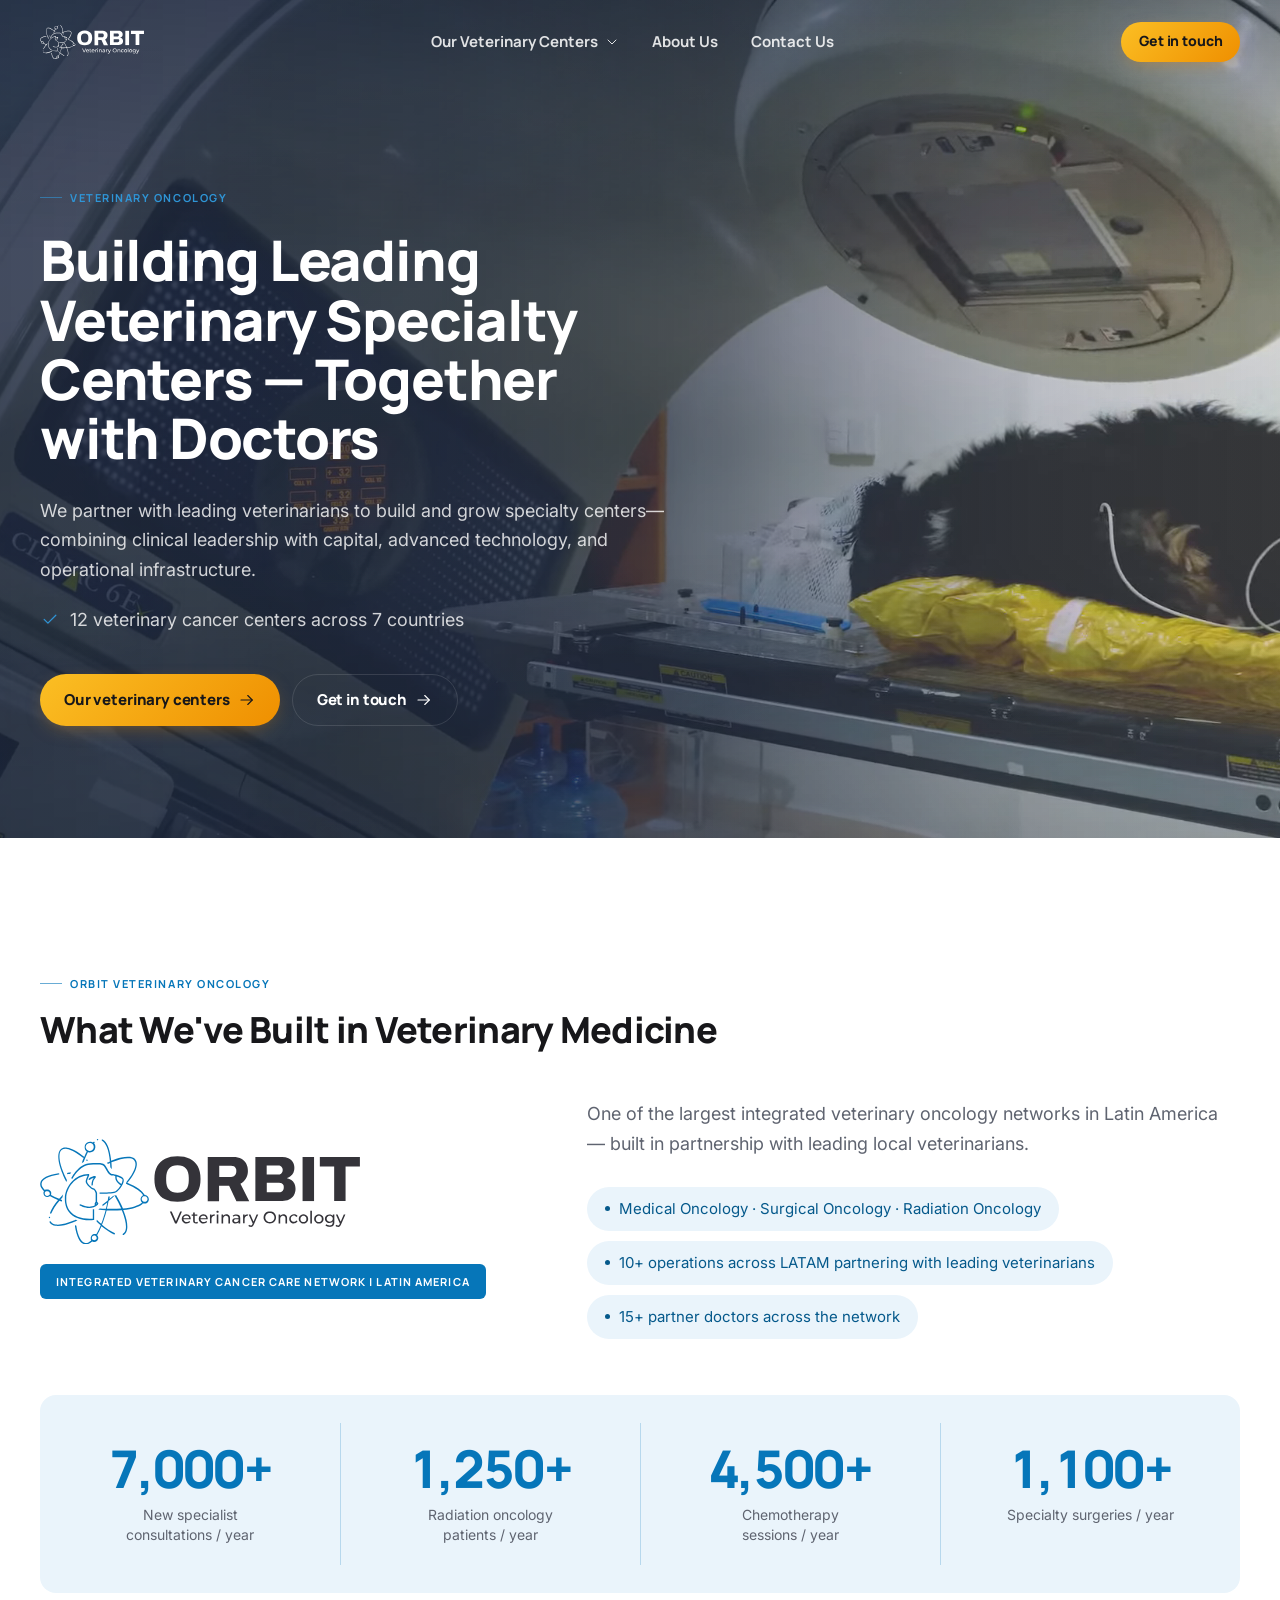
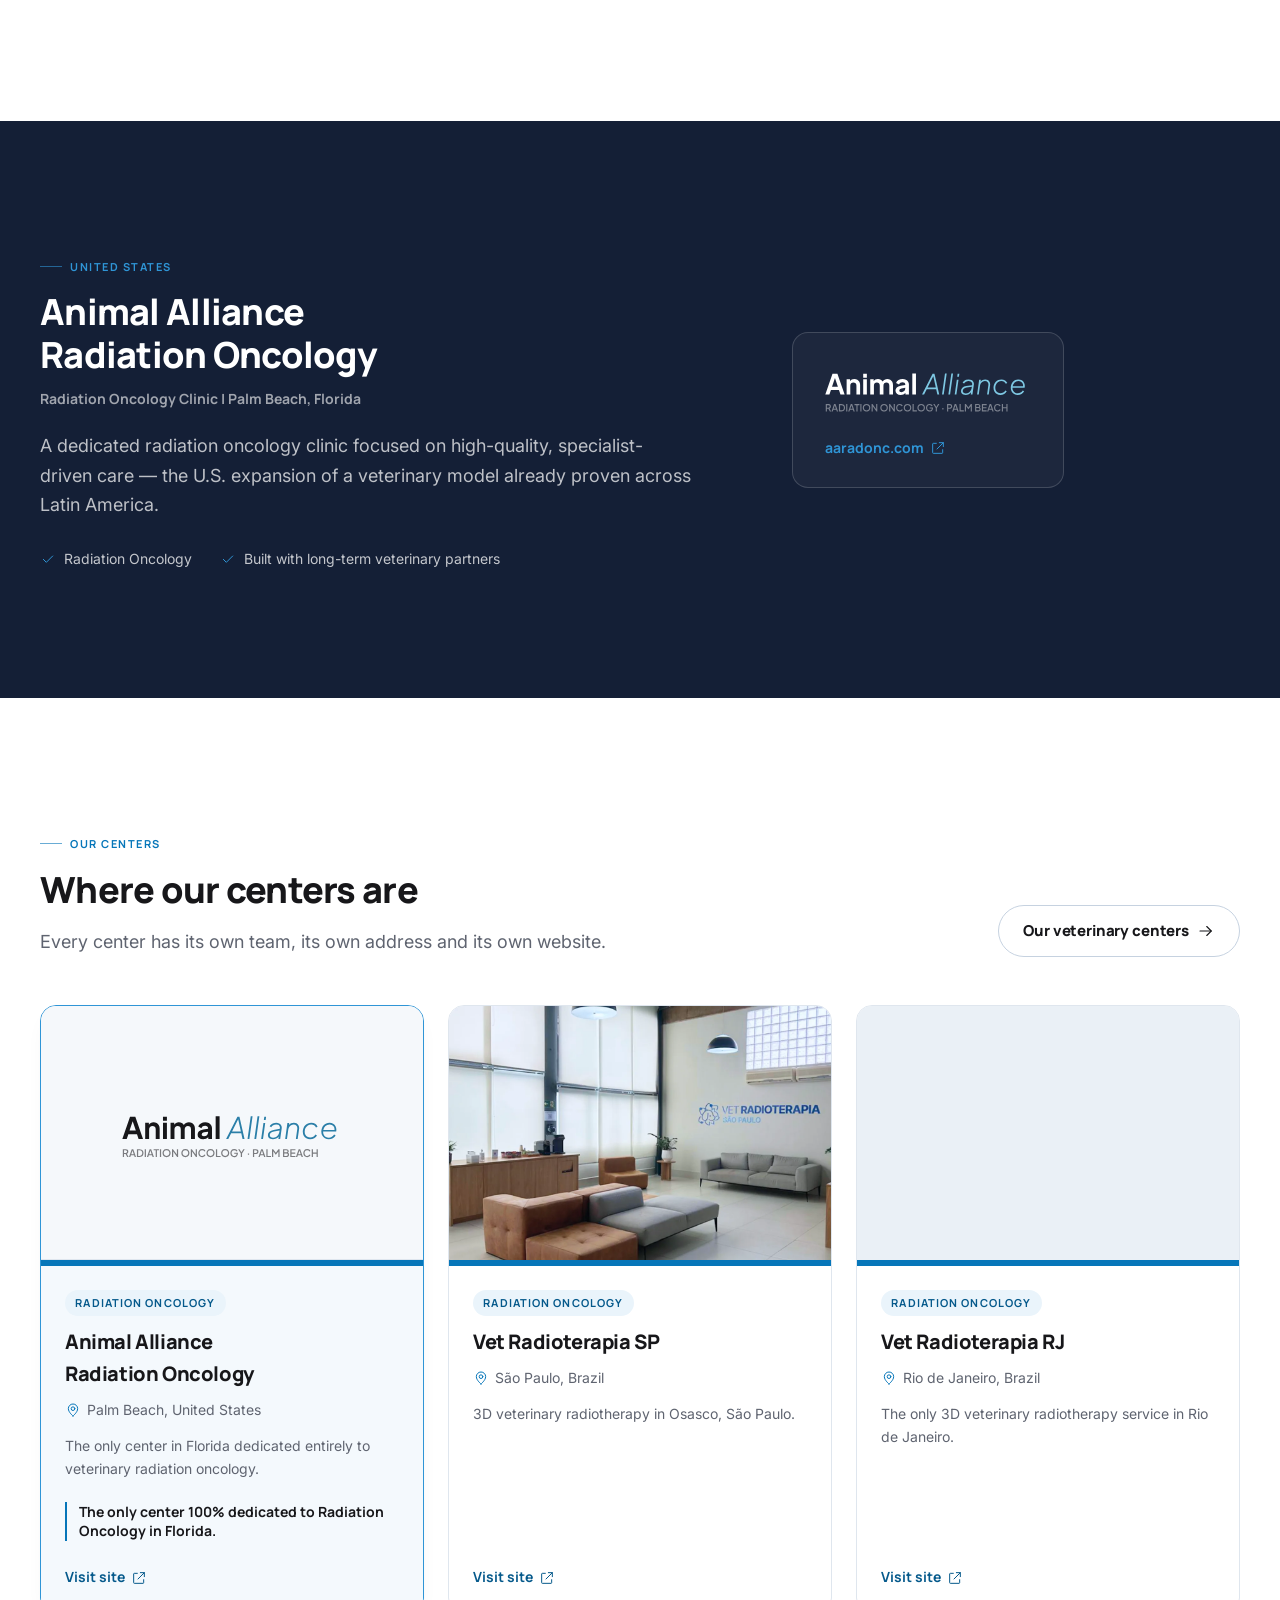
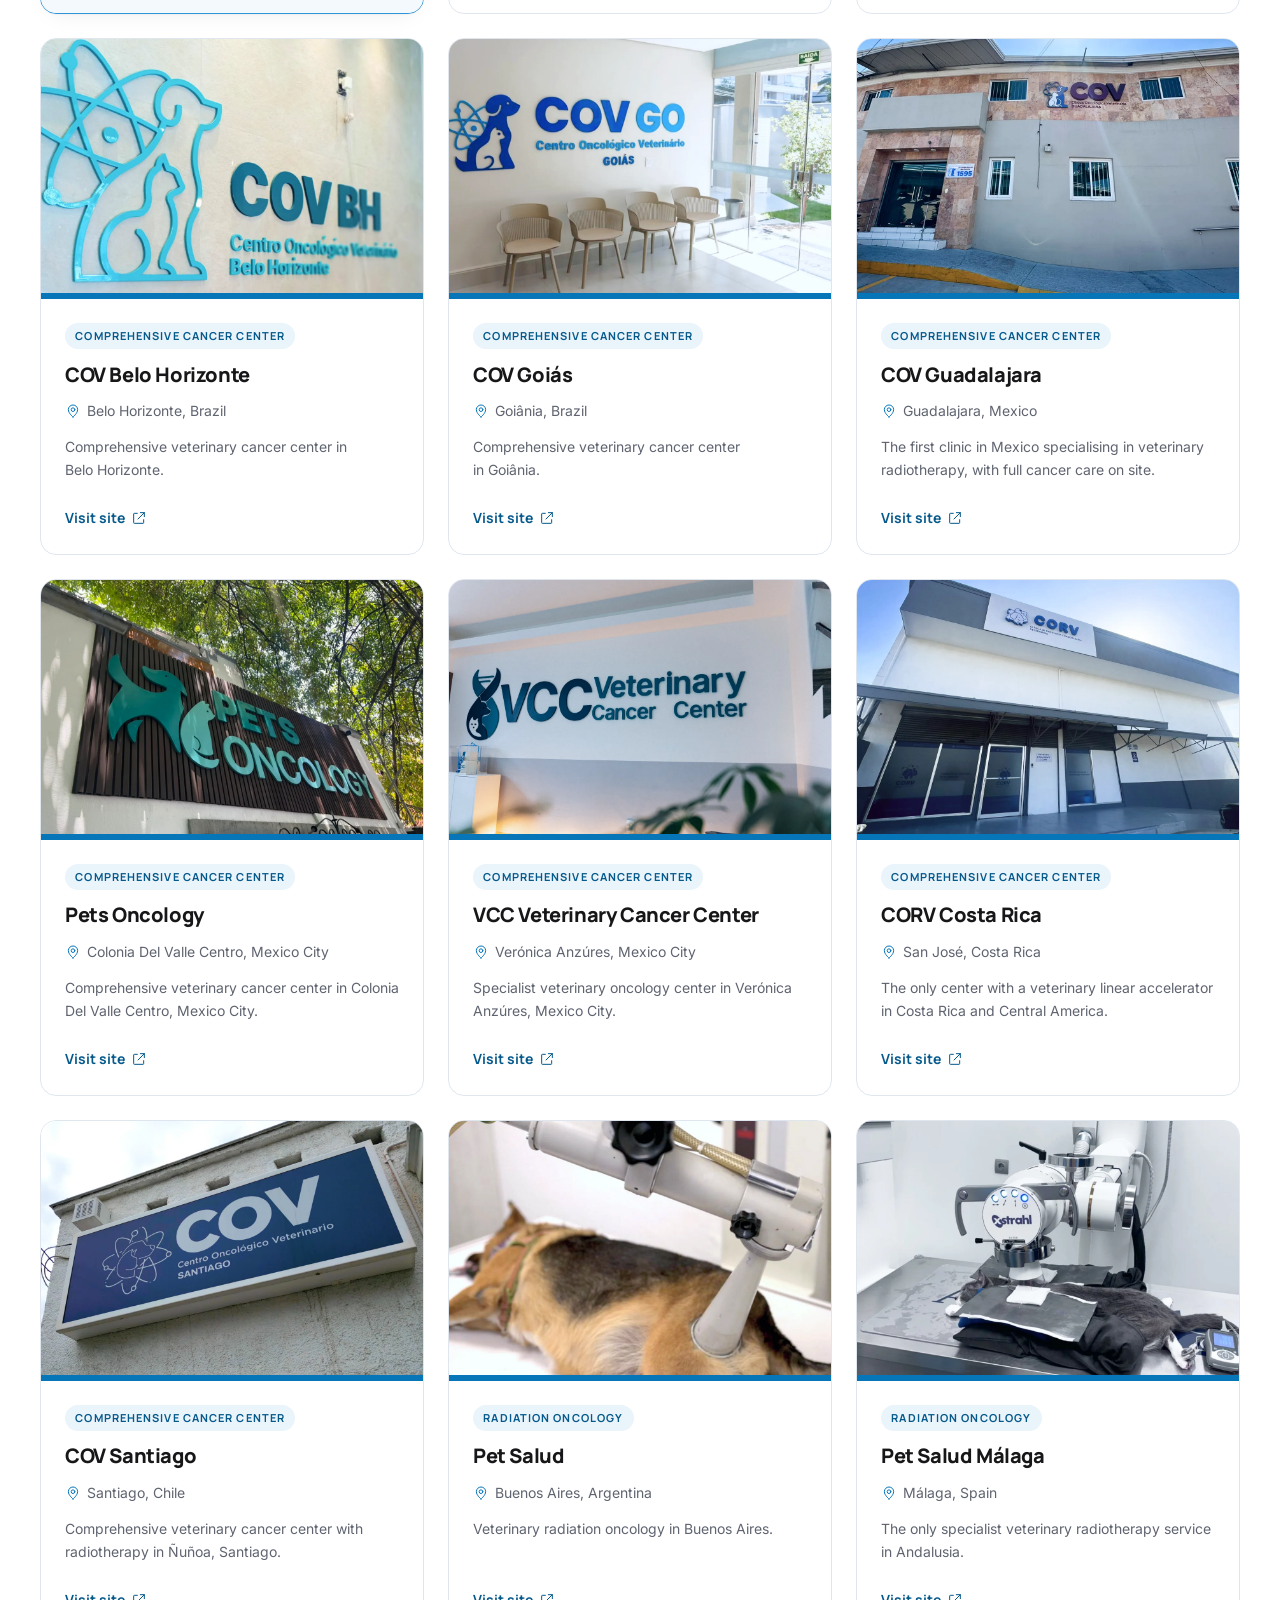
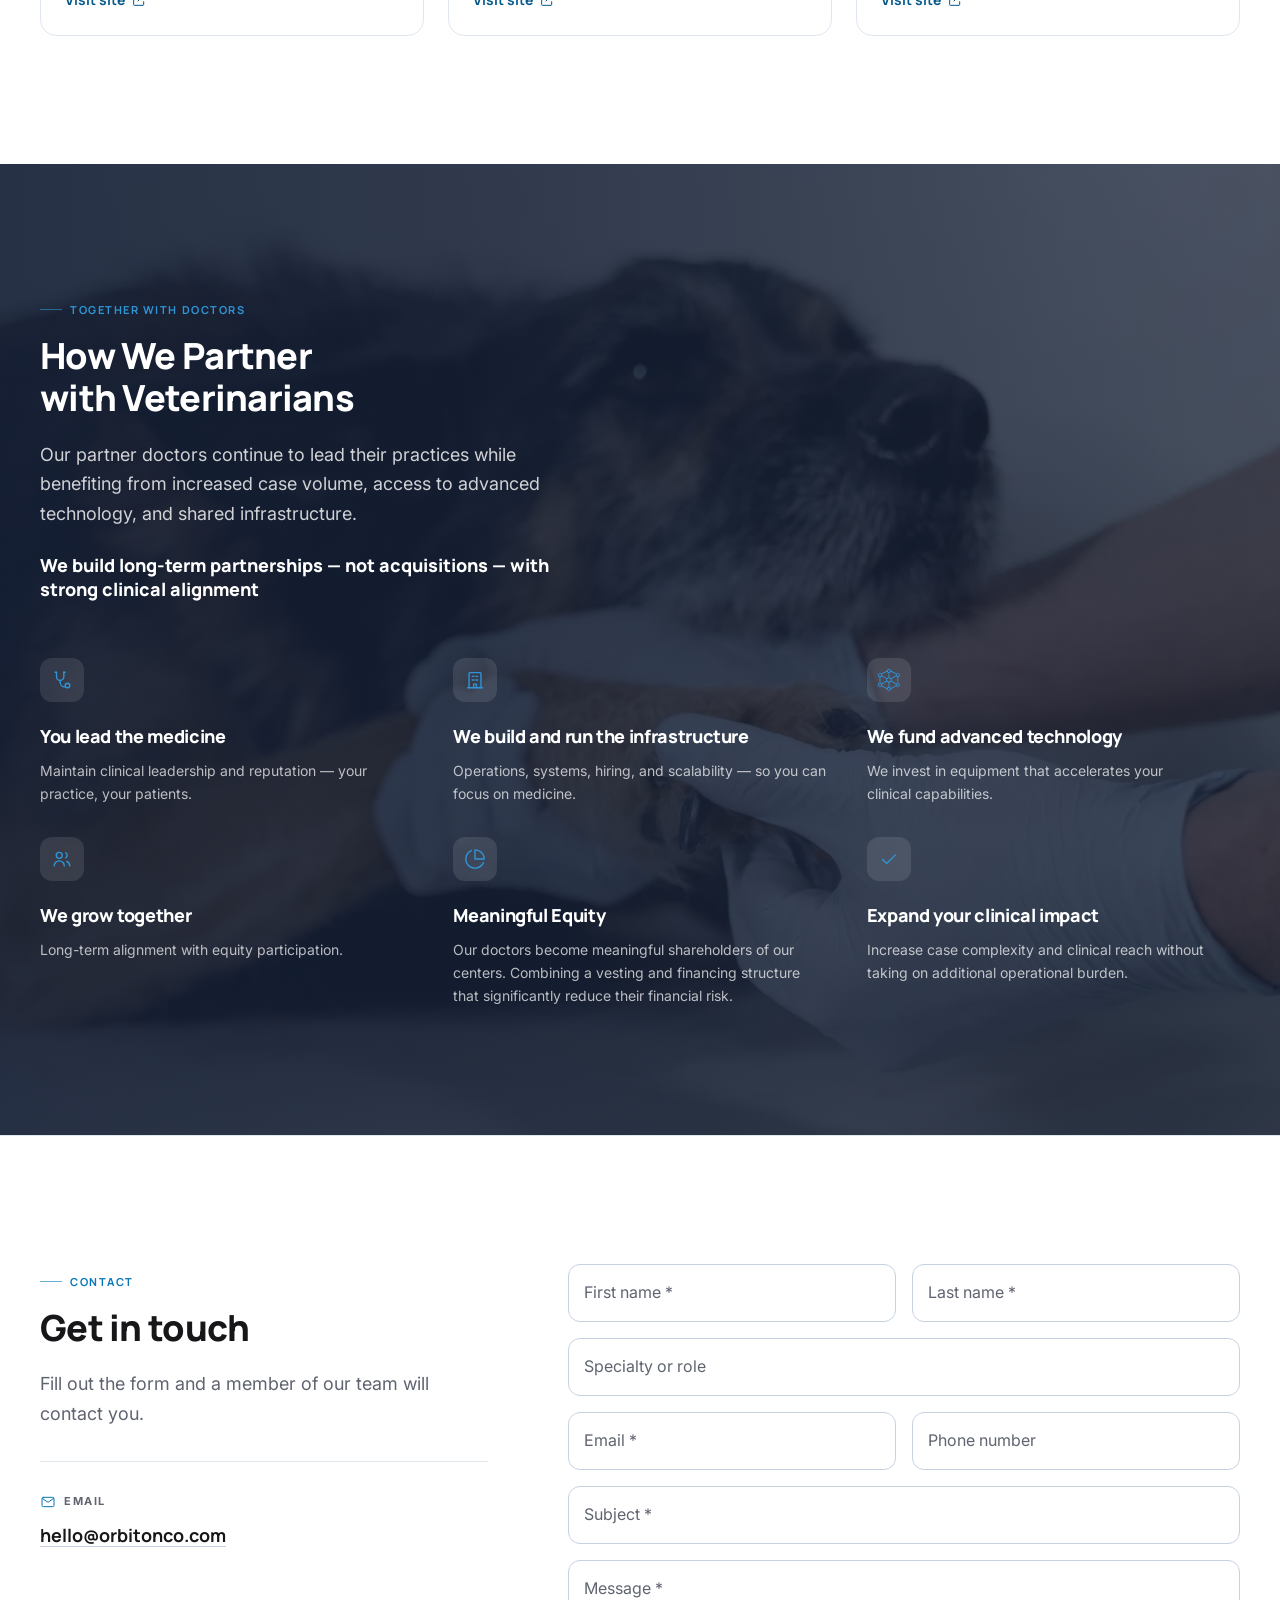
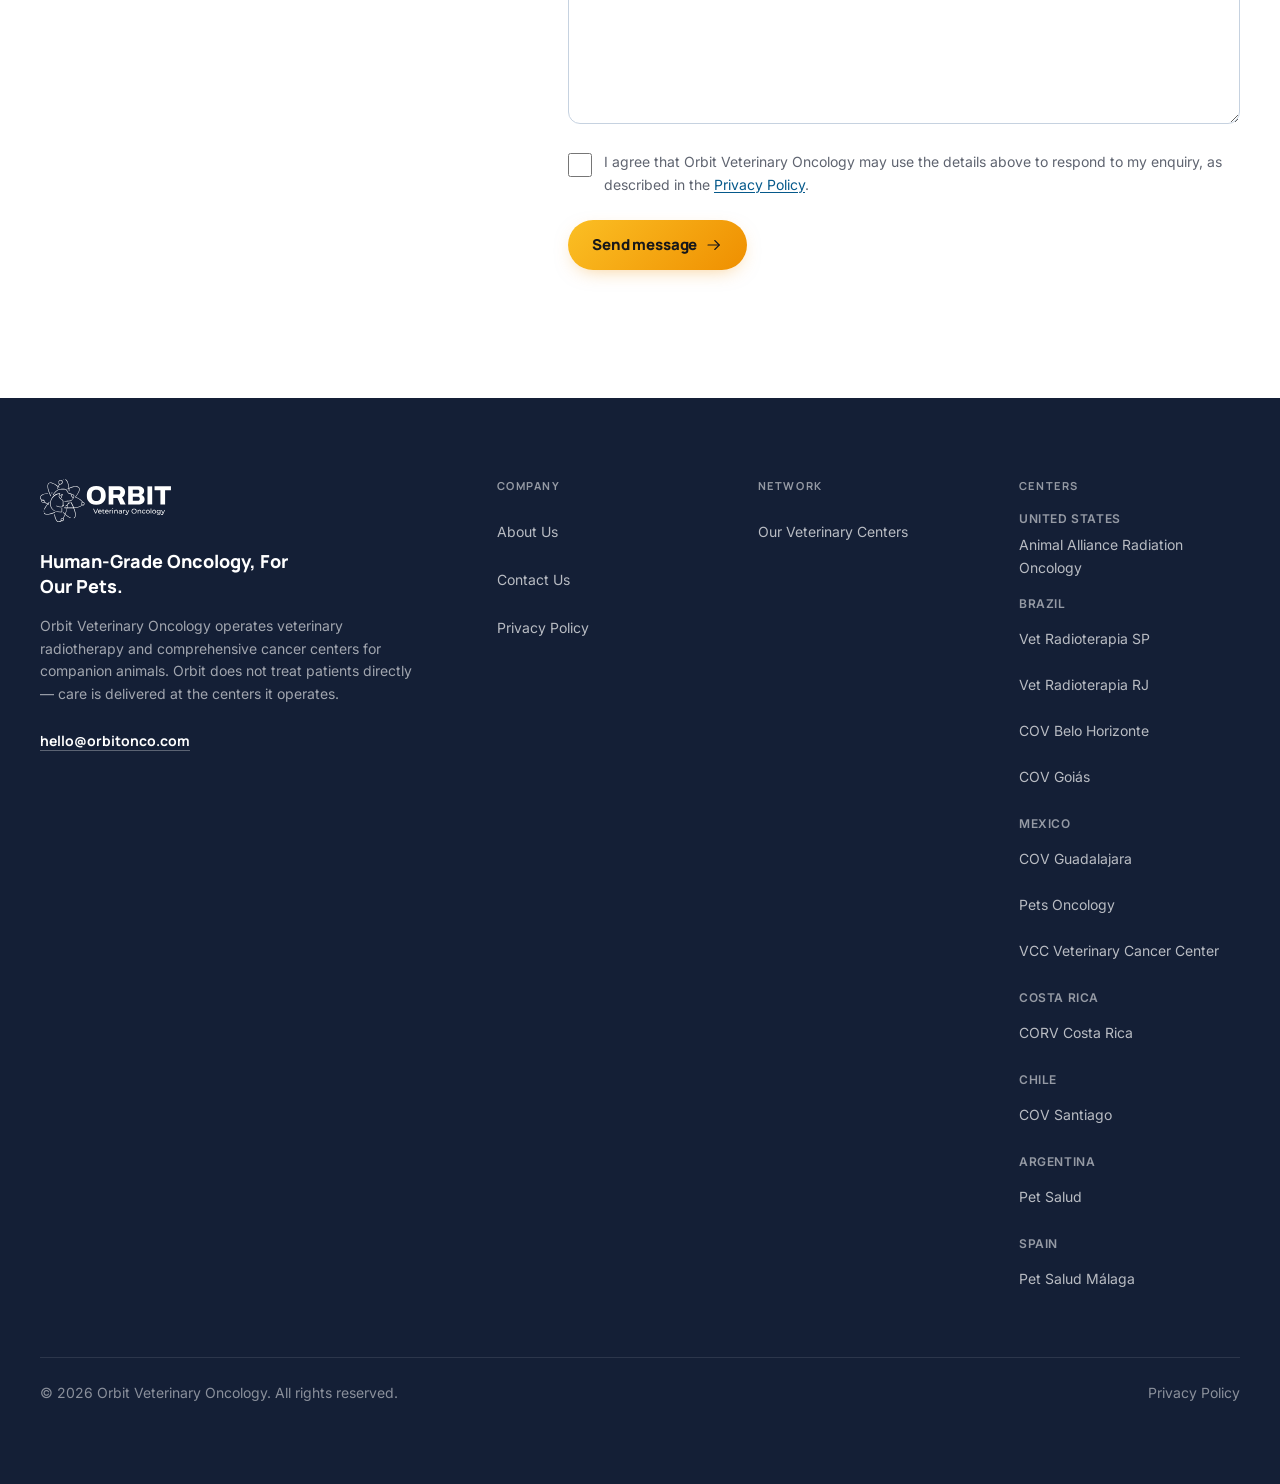
==== commit 26eadf67: "Let reviewers' assistants read the preview, keep it out of search robots.txt said Disallow: / , whic" ====
--- a/index.html
+++ b/index.html
@@ -1,4 +1,4 @@
-<!DOCTYPE html><html lang="en-US"><head><meta name="robots" content="noindex, nofollow"/><meta charSet="utf-8"/><meta name="viewport" content="width=device-width, initial-scale=1"/><link rel="preload" as="image" href="/logo-white.svg"/><link rel="preload" as="image" href="/logo.svg"/><link rel="preload" as="image" href="/images/centers/logos/palm-beach-florida-white.svg"/><link rel="stylesheet" href="/_next/static/css/681edd535ee36862.css" data-precedence="next"/><link rel="preload" as="script" fetchPriority="low" href="/_next/static/chunks/webpack-c81f7fd28659d64f.js"/><script src="/_next/static/chunks/fd9d1056-32520efa714dca84.js" async=""></script><script src="/_next/static/chunks/117-5897e6a9cae5dace.js" async=""></script><script src="/_next/static/chunks/main-app-fa5c5f88d60b5bd4.js" async=""></script><script src="/_next/static/chunks/972-1893b86c5bb94483.js" async=""></script><script src="/_next/static/chunks/480-423c2e21efd8b5ae.js" async=""></script><script src="/_next/static/chunks/721-8752f2e96dad992c.js" async=""></script><script src="/_next/static/chunks/344-e7d54c1a8e6f05d0.js" async=""></script><script src="/_next/static/chunks/app/page-0fe38887b6896b83.js" async=""></script><script src="/_next/static/chunks/app/layout-d0f5158015cf6188.js" async=""></script><link rel="preconnect" href="https://fonts.googleapis.com"/><link rel="preconnect" href="https://fonts.gstatic.com" crossorigin=""/><link rel="preload" as="image" href="/images/hero/home.webp" fetchPriority="high"/><meta name="theme-color" content="#141f36"/><title>Veterinary Specialty Centers, Together with Doctors | Orbit</title><meta name="description" content="Orbit partners with leading veterinarians to build and grow veterinary specialty centers, combining clinical leadership with capital, technology and infrastructure."/><meta name="googlebot" content="index, follow, max-video-preview:-1, max-image-preview:large, max-snippet:-1"/><link rel="canonical" href="https://orbitonco.com/"/><meta property="og:title" content="Veterinary Specialty Centers, Together with Doctors | Orbit"/><meta property="og:description" content="Orbit partners with leading veterinarians to build and grow veterinary specialty centers, combining clinical leadership with capital, technology and infrastructure."/><meta property="og:url" content="https://orbitonco.com/"/><meta property="og:site_name" content="Orbit Veterinary Oncology"/><meta property="og:locale" content="en_US"/><meta property="og:image" content="https://orbitonco.com/og-default.png"/><meta property="og:image:width" content="1200"/><meta property="og:image:height" content="675"/><meta property="og:image:alt" content="Orbit Veterinary Oncology — Human-Grade Oncology, For Our Pets."/><meta property="og:type" content="website"/><meta name="twitter:card" content="summary_large_image"/><meta name="twitter:title" content="Veterinary Specialty Centers, Together with Doctors | Orbit"/><meta name="twitter:description" content="Orbit partners with leading veterinarians to build and grow veterinary specialty centers, combining clinical leadership with capital, technology and infrastructure."/><meta name="twitter:image" content="https://orbitonco.com/og-default.png"/><link rel="icon" href="/favicon.svg" type="image/svg+xml"/><link rel="apple-touch-icon" href="/apple-touch-icon.png" sizes="180x180"/><script>window.dataLayer = window.dataLayer || [];
+<!DOCTYPE html><html lang="en-US"><head><meta name="robots" content="noindex, nofollow"/><meta charSet="utf-8"/><meta name="viewport" content="width=device-width, initial-scale=1"/><link rel="preload" as="image" href="/logo-white.svg"/><link rel="preload" as="image" href="/logo.svg"/><link rel="preload" as="image" href="/images/centers/logos/palm-beach-florida-white.svg"/><link rel="stylesheet" href="/_next/static/css/15f52cc2542b606e.css" data-precedence="next"/><link rel="preload" as="script" fetchPriority="low" href="/_next/static/chunks/webpack-c81f7fd28659d64f.js"/><script src="/_next/static/chunks/fd9d1056-32520efa714dca84.js" async=""></script><script src="/_next/static/chunks/117-5897e6a9cae5dace.js" async=""></script><script src="/_next/static/chunks/main-app-fa5c5f88d60b5bd4.js" async=""></script><script src="/_next/static/chunks/972-1893b86c5bb94483.js" async=""></script><script src="/_next/static/chunks/480-423c2e21efd8b5ae.js" async=""></script><script src="/_next/static/chunks/721-8752f2e96dad992c.js" async=""></script><script src="/_next/static/chunks/344-e7d54c1a8e6f05d0.js" async=""></script><script src="/_next/static/chunks/app/page-0fe38887b6896b83.js" async=""></script><script src="/_next/static/chunks/app/layout-fdb30d86dce975b4.js" async=""></script><link rel="preconnect" href="https://fonts.googleapis.com"/><link rel="preconnect" href="https://fonts.gstatic.com" crossorigin=""/><link rel="preload" as="image" href="/images/hero/home.webp" fetchPriority="high"/><meta name="theme-color" content="#141f36"/><title>Veterinary Specialty Centers, Together with Doctors | Orbit</title><meta name="description" content="Orbit partners with leading veterinarians to build and grow veterinary specialty centers, combining clinical leadership with capital, technology and infrastructure."/><meta name="googlebot" content="index, follow, max-video-preview:-1, max-image-preview:large, max-snippet:-1"/><link rel="canonical" href="https://orbitonco.com/"/><meta property="og:title" content="Veterinary Specialty Centers, Together with Doctors | Orbit"/><meta property="og:description" content="Orbit partners with leading veterinarians to build and grow veterinary specialty centers, combining clinical leadership with capital, technology and infrastructure."/><meta property="og:url" content="https://orbitonco.com/"/><meta property="og:site_name" content="Orbit Veterinary Oncology"/><meta property="og:locale" content="en_US"/><meta property="og:image" content="https://orbitonco.com/og-default.png"/><meta property="og:image:width" content="1200"/><meta property="og:image:height" content="675"/><meta property="og:image:alt" content="Orbit Veterinary Oncology — Human-Grade Oncology, For Our Pets."/><meta property="og:type" content="website"/><meta name="twitter:card" content="summary_large_image"/><meta name="twitter:title" content="Veterinary Specialty Centers, Together with Doctors | Orbit"/><meta name="twitter:description" content="Orbit partners with leading veterinarians to build and grow veterinary specialty centers, combining clinical leadership with capital, technology and infrastructure."/><meta name="twitter:image" content="https://orbitonco.com/og-default.png"/><link rel="icon" href="/favicon.svg" type="image/svg+xml"/><link rel="apple-touch-icon" href="/apple-touch-icon.png" sizes="180x180"/><script>window.dataLayer = window.dataLayer || [];
 function gtag(){dataLayer.push(arguments);}
 gtag('consent', 'default', {
   ad_storage: 'denied',
@@ -11,4 +11,4 @@
   wait_for_update: 500
 });
 gtag('set', 'ads_data_redaction', true);
-gtag('set', 'url_passthrough', true);</script><script>try{if('IntersectionObserver' in window && !window.matchMedia('(prefers-reduced-motion: reduce)').matches){document.documentElement.classList.add('js-reveal');}}catch(e){}</script><script type="application/ld+json">{"@context":"https://schema.org","@graph":[{"@type":["Organization","MedicalOrganization"],"@id":"https://orbitonco.com/#organization","name":"Orbit Veterinary Oncology","legalName":"Orbit Veterinary Oncology","alternateName":"Orbit","url":"https://orbitonco.com/","logo":{"@type":"ImageObject","@id":"https://orbitonco.com/#logo","url":"https://orbitonco.com/logo.svg","contentUrl":"https://orbitonco.com/logo.svg","width":359,"height":118,"caption":"Orbit Veterinary Oncology"},"image":{"@id":"https://orbitonco.com/#logo"},"description":"Orbit Veterinary Oncology operates veterinary radiotherapy and comprehensive cancer centers for companion animals, applying unified medical, technical and safety standards derived from four decades of human radiation oncology.","email":"hello@orbitonco.com","foundingDate":"2020","slogan":"Human-Grade Oncology, For Our Pets.","medicalSpecialty":"Oncologic","knowsAbout":["Veterinary radiation oncology","Veterinary radiotherapy","Linear accelerator","Radiotherapy treatment planning","Veterinary oncology","Comprehensive cancer care for companion animals","Radiotherapy center development and operation","Medical physics"],"areaServed":[{"@type":"Country","name":"United States","sameAs":"https://www.wikidata.org/wiki/Q30"},{"@type":"Country","name":"Brazil","sameAs":"https://www.wikidata.org/wiki/Q155"},{"@type":"Country","name":"Mexico","sameAs":"https://www.wikidata.org/wiki/Q96"},{"@type":"Country","name":"Costa Rica","sameAs":"https://www.wikidata.org/wiki/Q800"},{"@type":"Country","name":"Chile","sameAs":"https://www.wikidata.org/wiki/Q298"},{"@type":"Country","name":"Argentina","sameAs":"https://www.wikidata.org/wiki/Q414"},{"@type":"Country","name":"Spain","sameAs":"https://www.wikidata.org/wiki/Q29"}],"employee":[{"@type":"Person","name":"Guillermo Couto","description":"DACVIM in Internal Medicine and Oncology. +40 years of experience in Veterinary Oncology.","worksFor":{"@id":"https://orbitonco.com/#organization"}},{"@type":"Person","name":"Daniel Dosoretz","description":"Radiation Oncologist, consultant. Founder of 21st Century Oncology and Advocate.","worksFor":{"@id":"https://orbitonco.com/#organization"}},{"@type":"Person","name":"Daniel Galmarini","description":"Lead physicist. +25 years experience in treatment planning.","worksFor":{"@id":"https://orbitonco.com/#organization"}},{"@type":"Person","name":"Enrique Vaiani","description":"Engineer Manager, expert in linear accelerator maintenance.","worksFor":{"@id":"https://orbitonco.com/#organization"}},{"@type":"Person","name":"Ricardo Andisco","description":"Lead Architect. +75 radiation oncology projects completed.","worksFor":{"@id":"https://orbitonco.com/#organization"}},{"@type":"Person","name":"Frank English","description":"Structuring and Financing.","worksFor":{"@id":"https://orbitonco.com/#organization"}}],"subOrganization":[{"@type":"VeterinaryCare","name":"Animal Alliance Radiation Oncology · Palm Beach","url":"https://aaradonc.com"},{"@type":"VeterinaryCare","name":"Vet Radioterapia São Paulo","url":"https://vetradioterapiasp.com.br"},{"@type":"VeterinaryCare","name":"Vet Radioterapia Rio de Janeiro","url":"https://vetradioterapiarj.com.br"},{"@type":"VeterinaryCare","name":"Centro Oncológico Veterinário Belo Horizonte","url":"https://covbelohorizonte.com.br"},{"@type":"VeterinaryCare","name":"Centro Oncológico Veterinário Goiás","url":"https://covgoias.com.br"},{"@type":"VeterinaryCare","name":"Clínica Oncológica Veterinaria Guadalajara","url":"https://covguadalajara.mx"},{"@type":"VeterinaryCare","name":"Pets Oncology","url":"https://petsoncology.mx"},{"@type":"VeterinaryCare","name":"VCC – Veterinary Cancer Center","url":"https://veterinarycancercenter.mx"},{"@type":"VeterinaryCare","name":"Clínica de Oncología y Radioterapia Veterinaria Costa Rica","url":"https://corvcostarica.com"},{"@type":"VeterinaryCare","name":"Centro Oncológico Veterinario Santiago","url":"https://covsantiago.cl"},{"@type":"VeterinaryCare","name":"Pet Salud | Oncología Radiante Veterinaria","url":"https://pet-salud.com.ar"},{"@type":"VeterinaryCare","name":"Pet Salud Málaga | Radioterapia Veterinaria","url":"https://petsaludmalaga.es"}],"sameAs":["https://aaradonc.com","https://vetradioterapiasp.com.br","https://vetradioterapiarj.com.br","https://covbelohorizonte.com.br","https://covgoias.com.br","https://covguadalajara.mx","https://petsoncology.mx","https://veterinarycancercenter.mx","https://corvcostarica.com","https://covsantiago.cl","https://pet-salud.com.ar","https://petsaludmalaga.es"]},{"@type":"WebSite","@id":"https://orbitonco.com/#website","url":"https://orbitonco.com/","name":"Orbit Veterinary Oncology","description":"Orbit Veterinary Oncology operates veterinary radiotherapy and comprehensive cancer centers for companion animals, applying unified medical, technical and safety standards derived from four decades of human radiation oncology.","inLanguage":"en-US","publisher":{"@id":"https://orbitonco.com/#organization"}}]}</script><script src="/_next/static/chunks/polyfills-42372ed130431b0a.js" noModule=""></script></head><body><a class="skip-link" href="#main-content">Skip to content</a><header class="header"><div class="container-orbit header__inner"><a class="header__logo" aria-label="Orbit Veterinary Oncology — home" href="/"><img src="/logo-white.svg" alt="Orbit Veterinary Oncology" width="104" height="34"/></a><nav aria-label="Main" class="hidden lg:block"><ul class="flex items-center gap-7"><li class="relative"><a class="nav__link" aria-expanded="false" aria-controls=":R6kq:" href="/our-centers/">Our Veterinary Centers<svg width="16" height="16" viewBox="0 0 24 24" fill="none" stroke="currentColor" stroke-width="1.5" stroke-linecap="round" stroke-linejoin="round" aria-hidden="true" focusable="false"><path d="m6 9 6 6 6-6"></path></svg></a><div id=":R6kq:" class="nav__dropdown" data-open="false"><ul><li><a href="https://aaradonc.com" target="_blank" rel="noopener noreferrer" class="nav__dropdown-item" tabindex="-1"><span class="nav__dropdown-name">Animal Alliance Radiation Oncology</span><span class="nav__dropdown-meta">Palm Beach, United States</span></a></li><li><a href="https://vetradioterapiasp.com.br" target="_blank" rel="noopener noreferrer" class="nav__dropdown-item" tabindex="-1"><span class="nav__dropdown-name">Vet Radioterapia SP</span><span class="nav__dropdown-meta">São Paulo, Brazil</span></a></li><li><a href="https://vetradioterapiarj.com.br" target="_blank" rel="noopener noreferrer" class="nav__dropdown-item" tabindex="-1"><span class="nav__dropdown-name">Vet Radioterapia RJ</span><span class="nav__dropdown-meta">Rio de Janeiro, Brazil</span></a></li><li><a href="https://covbelohorizonte.com.br" target="_blank" rel="noopener noreferrer" class="nav__dropdown-item" tabindex="-1"><span class="nav__dropdown-name">COV Belo Horizonte</span><span class="nav__dropdown-meta">Belo Horizonte, Brazil</span></a></li><li><a href="https://covgoias.com.br" target="_blank" rel="noopener noreferrer" class="nav__dropdown-item" tabindex="-1"><span class="nav__dropdown-name">COV Goiás</span><span class="nav__dropdown-meta">Goiânia, Brazil</span></a></li><li><a href="https://covguadalajara.mx" target="_blank" rel="noopener noreferrer" class="nav__dropdown-item" tabindex="-1"><span class="nav__dropdown-name">COV Guadalajara</span><span class="nav__dropdown-meta">Guadalajara, Mexico</span></a></li><li><a href="https://petsoncology.mx" target="_blank" rel="noopener noreferrer" class="nav__dropdown-item" tabindex="-1"><span class="nav__dropdown-name">Pets Oncology</span><span class="nav__dropdown-meta">Colonia Del Valle Centro, Mexico City</span></a></li><li><a href="https://veterinarycancercenter.mx" target="_blank" rel="noopener noreferrer" class="nav__dropdown-item" tabindex="-1"><span class="nav__dropdown-name">VCC Veterinary Cancer Center</span><span class="nav__dropdown-meta">Verónica Anzúres, Mexico City</span></a></li><li><a href="https://corvcostarica.com" target="_blank" rel="noopener noreferrer" class="nav__dropdown-item" tabindex="-1"><span class="nav__dropdown-name">CORV Costa Rica</span><span class="nav__dropdown-meta">San José, Costa Rica</span></a></li><li><a href="https://covsantiago.cl" target="_blank" rel="noopener noreferrer" class="nav__dropdown-item" tabindex="-1"><span class="nav__dropdown-name">COV Santiago</span><span class="nav__dropdown-meta">Santiago, Chile</span></a></li><li><a href="https://pet-salud.com.ar" target="_blank" rel="noopener noreferrer" class="nav__dropdown-item" tabindex="-1"><span class="nav__dropdown-name">Pet Salud</span><span class="nav__dropdown-meta">Buenos Aires, Argentina</span></a></li><li><a href="https://petsaludmalaga.es" target="_blank" rel="noopener noreferrer" class="nav__dropdown-item" tabindex="-1"><span class="nav__dropdown-name">Pet Salud Málaga</span><span class="nav__dropdown-meta">Málaga, Spain</span></a></li></ul></div></li><li><a class="nav__link" href="/about-us/">About Us</a></li><li><a class="nav__link" href="/contact-us/">Contact Us</a></li></ul></nav><div class="flex items-center gap-2"><a class="btn btn--primary btn--sm hidden sm:inline-flex" href="/contact-us/">Get in touch</a><button type="button" class="burger lg:hidden" aria-expanded="false" aria-controls=":R6kqH1:" aria-label="Open menu"><span></span><span></span><span></span></button></div></div><div id=":R6kqH1:" class="mobile-menu lg:hidden" data-open="false"><nav aria-label="Mobile"><ul><li class="mobile-menu__item" style="--i:0"><a class="mobile-menu__link" tabindex="-1" href="/our-centers/">Our Veterinary Centers</a></li><li class="mobile-menu__item" style="--i:1"><a class="mobile-menu__link" tabindex="-1" href="/about-us/">About Us</a></li><li class="mobile-menu__item" style="--i:2"><a class="mobile-menu__link" tabindex="-1" href="/contact-us/">Contact Us</a></li></ul></nav><div class="mobile-menu__item mt-8" style="--i:3"><a class="btn btn--primary w-full" tabindex="-1" href="/contact-us/">Get in touch</a></div></div></header><main id="main-content"><div class="page-transition"><section class="hero bg-navy pb-20 pt-[calc(var(--header-h)+3rem)] lg:pb-28 lg:pt-[calc(var(--header-h)+6rem)]"><div class="hero-media" aria-hidden="true"><div class="hero-media__poster" style="background-image:url(/images/hero/home.webp)"></div><video class="hero-media__video" autoPlay="" muted="" loop="" playsInline="" preload="metadata" poster="/images/hero/home.webp" tabindex="-1"><source src="/video/hero.webm" type="video/webm"/><source src="/video/hero.mp4" type="video/mp4"/></video><div class="hero-media__scrim hero-media__scrim--video"></div></div><div class="container-orbit hero__content"><p class="eyebrow text-brand-light">Veterinary oncology</p><h1 class="mt-6 max-w-[19ch] text-4xl text-white sm:text-5xl lg:text-6xl">Building Leading Veterinary Specialty Centers — Together with Doctors</h1><p class="lede mt-7 max-w-[60ch] text-lg text-white/80">We partner with leading veterinarians to build and grow specialty centers—combining clinical leadership with capital, advanced technology, and operational infrastructure.</p><ul class="mt-5 flex max-w-[60ch] flex-col gap-3 text-lg text-white/80"><li class="flex items-start gap-2.5"><svg width="20" height="20" viewBox="0 0 24 24" fill="none" stroke="currentColor" stroke-width="1.5" stroke-linecap="round" stroke-linejoin="round" class="mt-1 flex-none text-brand-light" aria-hidden="true" focusable="false"><path d="m5 12.5 4.5 4.5L19 7.5"></path></svg>12 veterinary cancer centers across 7 countries</li></ul><div class="mt-10 flex flex-wrap gap-3"><a class="btn btn--primary" href="/our-centers/">Our veterinary centers<svg width="18" height="18" viewBox="0 0 24 24" fill="none" stroke="currentColor" stroke-width="1.5" stroke-linecap="round" stroke-linejoin="round" aria-hidden="true" focusable="false"><path d="M4 12h15"></path><path d="m13 6 6 6-6 6"></path></svg></a><a class="btn btn--ghost on-dark" href="/contact-us/">Get in touch<svg width="18" height="18" viewBox="0 0 24 24" fill="none" stroke="currentColor" stroke-width="1.5" stroke-linecap="round" stroke-linejoin="round" aria-hidden="true" focusable="false"><path d="M4 12h15"></path><path d="m13 6 6 6-6 6"></path></svg></a></div></div></section><section class="section" aria-labelledby="built-heading"><div class="container-orbit"><div data-reveal="true"><p class="eyebrow">Orbit Veterinary Oncology</p><h2 id="built-heading" class="mt-4 max-w-[38ch] text-3xl lg:text-4xl">What We&#x27;ve Built in Veterinary Medicine</h2></div><div class="mt-12 grid items-center gap-10 lg:grid-cols-[minmax(0,0.85fr)_minmax(0,1.15fr)] lg:gap-16"><div class="network-lockup" data-reveal="true"><img class="network-lockup__mark" src="/logo.svg" alt="Orbit Veterinary Oncology" width="359" height="118"/><p class="network-lockup__label">Integrated Veterinary Cancer Care Network<!-- --> <span aria-hidden="true">|</span> <!-- -->Latin America</p></div><div data-reveal="true" style="--i:1"><p class="text-lg text-muted">One of the largest integrated veterinary oncology networks in Latin America — built in partnership with leading local veterinarians.</p><ul class="mt-7 flex flex-col items-start gap-2.5"><li class="chip">Medical Oncology · Surgical Oncology · Radiation Oncology</li><li class="chip">10+ operations across LATAM partnering with leading veterinarians</li><li class="chip">15+ partner doctors across the network</li></ul></div></div><h3 class="sr-only">Orbit Veterinary Oncology by the numbers</h3><div class="mt-14"><div class="stats-panel"><div class="stats-panel__item" data-reveal="true" style="--i:0"><span class="stats-panel__value"><span>7,000<!-- -->+</span></span><span class="stats-panel__label">New specialist consultations / year</span></div><div class="stats-panel__item" data-reveal="true" style="--i:1"><span class="stats-panel__value"><span>1,250<!-- -->+</span></span><span class="stats-panel__label">Radiation oncology patients / year</span></div><div class="stats-panel__item" data-reveal="true" style="--i:2"><span class="stats-panel__value"><span>4,500<!-- -->+</span></span><span class="stats-panel__label">Chemotherapy sessions / year</span></div><div class="stats-panel__item" data-reveal="true" style="--i:3"><span class="stats-panel__value"><span>1,100<!-- -->+</span></span><span class="stats-panel__label">Specialty surgeries / year</span></div></div></div></div></section><section class="section section--dark" aria-labelledby="usa-heading"><div class="container-orbit grid gap-10 lg:grid-cols-[minmax(0,1.2fr)_minmax(0,0.8fr)] lg:items-center lg:gap-20"><div data-reveal="true"><p class="eyebrow">United States</p><h2 id="usa-heading" class="mt-4 max-w-[20ch] text-3xl lg:text-4xl">Animal Alliance Radiation Oncology</h2><p class="mt-3 font-display text-sm font-bold text-white/60">Radiation Oncology Clinic | Palm Beach, Florida</p><p class="lede mt-5">A dedicated radiation oncology clinic focused on high-quality, specialist-driven care — the U.S. expansion of a veterinary model already proven across Latin America.</p><ul class="mt-7 flex flex-col gap-2.5 text-sm text-white/75 sm:flex-row sm:flex-wrap sm:gap-x-7"><li class="flex items-center gap-2"><svg width="16" height="16" viewBox="0 0 24 24" fill="none" stroke="currentColor" stroke-width="1.5" stroke-linecap="round" stroke-linejoin="round" class="flex-none text-brand-light" aria-hidden="true" focusable="false"><path d="m5 12.5 4.5 4.5L19 7.5"></path></svg>Radiation Oncology</li><li class="flex items-center gap-2"><svg width="16" height="16" viewBox="0 0 24 24" fill="none" stroke="currentColor" stroke-width="1.5" stroke-linecap="round" stroke-linejoin="round" class="flex-none text-brand-light" aria-hidden="true" focusable="false"><path d="m5 12.5 4.5 4.5L19 7.5"></path></svg>Built with long-term veterinary partners</li></ul></div><div data-reveal="true" style="--i:1"><a href="https://aaradonc.com" target="_blank" rel="noopener noreferrer" class="center-logo-link"><img src="/images/centers/logos/palm-beach-florida-white.svg" alt="Animal Alliance Radiation Oncology" width="221" height="60"/><span class="center-logo-link__cta">aaradonc.com<svg width="16" height="16" viewBox="0 0 24 24" fill="none" stroke="currentColor" stroke-width="1.5" stroke-linecap="round" stroke-linejoin="round" aria-hidden="true" focusable="false"><path d="M14 4h6v6"></path><path d="M20 4 10.5 13.5"></path><path d="M19 14.5V19a1 1 0 0 1-1 1H5a1 1 0 0 1-1-1V6a1 1 0 0 1 1-1h4.5"></path></svg></span></a></div></div></section><section class="section" aria-labelledby="centers-heading"><div class="container-orbit"><div class="mb-12 flex flex-col gap-6 md:flex-row md:items-end md:justify-between" data-reveal="true"><div><p class="eyebrow">Our centers</p><h2 id="centers-heading" class="mt-4 max-w-[18ch] text-3xl lg:text-4xl">Where our centers are</h2><p class="lede mt-4">Every center has its own team, its own address and its own website.</p></div><a class="btn btn--ghost flex-none" href="/our-centers/">Our veterinary centers<svg width="18" height="18" viewBox="0 0 24 24" fill="none" stroke="currentColor" stroke-width="1.5" stroke-linecap="round" stroke-linejoin="round" aria-hidden="true" focusable="false"><path d="M4 12h15"></path><path d="m13 6 6 6-6 6"></path></svg></a></div><div class="grid-cards"><article class="card card--featured" data-reveal="true" style="--i:0"><div class="card__media card__media--logo"><img src="/images/centers/logos/palm-beach-florida.svg" alt="Animal Alliance Radiation Oncology" width="221" height="60" loading="lazy" decoding="async"/></div><div class="h-1.5 w-full bg-brand" aria-hidden="true"></div><div class="card__body"><div class="flex flex-wrap items-center gap-2"><span class="badge">Radiation Oncology</span></div><h3 class="card__title"><a href="https://aaradonc.com" target="_blank" rel="noopener noreferrer" class="card__link">Animal Alliance Radiation Oncology</a></h3><p class="flex items-center gap-1.5 text-sm text-muted"><svg width="16" height="16" viewBox="0 0 24 24" fill="none" stroke="currentColor" stroke-width="1.5" stroke-linecap="round" stroke-linejoin="round" class="text-brand" aria-hidden="true" focusable="false"><path d="M12 21s7-5.6 7-11a7 7 0 1 0-14 0c0 5.4 7 11 7 11Z"></path><circle cx="12" cy="10" r="2.75"></circle></svg>Palm Beach, United States</p><p class="mt-1 text-sm leading-relaxed text-muted">The only center in Florida dedicated entirely to veterinary radiation oncology.</p><p class="mt-3 border-l-2 border-brand pl-3 font-display text-sm font-bold leading-snug text-deep">The only center 100% dedicated to Radiation Oncology in Florida.</p><p class="mt-auto pt-4 font-display text-sm font-bold text-brand-dark"><span class="inline-flex items-center gap-1.5">Visit site<svg width="16" height="16" viewBox="0 0 24 24" fill="none" stroke="currentColor" stroke-width="1.5" stroke-linecap="round" stroke-linejoin="round" aria-hidden="true" focusable="false"><path d="M14 4h6v6"></path><path d="M20 4 10.5 13.5"></path><path d="M19 14.5V19a1 1 0 0 1-1 1H5a1 1 0 0 1-1-1V6a1 1 0 0 1 1-1h4.5"></path></svg></span></p></div></article><article class="card" data-reveal="true" style="--i:1"><div class="card__media"><img src="/images/centers/photos/sao-paulo-brazil-exterior.webp" alt="Vet Radioterapia SP in São Paulo, Brazil" width="1200" height="800" loading="lazy" decoding="async"/></div><div class="h-1.5 w-full bg-brand" aria-hidden="true"></div><div class="card__body"><div class="flex flex-wrap items-center gap-2"><span class="badge">Radiation Oncology</span></div><h3 class="card__title"><a href="https://vetradioterapiasp.com.br" target="_blank" rel="noopener noreferrer" class="card__link">Vet Radioterapia SP</a></h3><p class="flex items-center gap-1.5 text-sm text-muted"><svg width="16" height="16" viewBox="0 0 24 24" fill="none" stroke="currentColor" stroke-width="1.5" stroke-linecap="round" stroke-linejoin="round" class="text-brand" aria-hidden="true" focusable="false"><path d="M12 21s7-5.6 7-11a7 7 0 1 0-14 0c0 5.4 7 11 7 11Z"></path><circle cx="12" cy="10" r="2.75"></circle></svg>São Paulo, Brazil</p><p class="mt-1 text-sm leading-relaxed text-muted">3D veterinary radiotherapy in Osasco, São Paulo.</p><p class="mt-auto pt-4 font-display text-sm font-bold text-brand-dark"><span class="inline-flex items-center gap-1.5">Visit site<svg width="16" height="16" viewBox="0 0 24 24" fill="none" stroke="currentColor" stroke-width="1.5" stroke-linecap="round" stroke-linejoin="round" aria-hidden="true" focusable="false"><path d="M14 4h6v6"></path><path d="M20 4 10.5 13.5"></path><path d="M19 14.5V19a1 1 0 0 1-1 1H5a1 1 0 0 1-1-1V6a1 1 0 0 1 1-1h4.5"></path></svg></span></p></div></article><article class="card" data-reveal="true" style="--i:2"><div class="card__media"><img src="/images/centers/photos/rio-de-janeiro-brazil-exterior.webp" alt="Vet Radioterapia RJ in Rio de Janeiro, Brazil" width="1200" height="800" loading="lazy" decoding="async"/></div><div class="h-1.5 w-full bg-brand" aria-hidden="true"></div><div class="card__body"><div class="flex flex-wrap items-center gap-2"><span class="badge">Radiation Oncology</span></div><h3 class="card__title"><a href="https://vetradioterapiarj.com.br" target="_blank" rel="noopener noreferrer" class="card__link">Vet Radioterapia RJ</a></h3><p class="flex items-center gap-1.5 text-sm text-muted"><svg width="16" height="16" viewBox="0 0 24 24" fill="none" stroke="currentColor" stroke-width="1.5" stroke-linecap="round" stroke-linejoin="round" class="text-brand" aria-hidden="true" focusable="false"><path d="M12 21s7-5.6 7-11a7 7 0 1 0-14 0c0 5.4 7 11 7 11Z"></path><circle cx="12" cy="10" r="2.75"></circle></svg>Rio de Janeiro, Brazil</p><p class="mt-1 text-sm leading-relaxed text-muted">The only 3D veterinary radiotherapy service in Rio de Janeiro.</p><p class="mt-auto pt-4 font-display text-sm font-bold text-brand-dark"><span class="inline-flex items-center gap-1.5">Visit site<svg width="16" height="16" viewBox="0 0 24 24" fill="none" stroke="currentColor" stroke-width="1.5" stroke-linecap="round" stroke-linejoin="round" aria-hidden="true" focusable="false"><path d="M14 4h6v6"></path><path d="M20 4 10.5 13.5"></path><path d="M19 14.5V19a1 1 0 0 1-1 1H5a1 1 0 0 1-1-1V6a1 1 0 0 1 1-1h4.5"></path></svg></span></p></div></article><article class="card" data-reveal="true" style="--i:3"><div class="card__media"><img src="/images/centers/photos/belo-horizonte-brazil-exterior.webp" alt="COV Belo Horizonte in Belo Horizonte, Brazil" width="1200" height="800" loading="lazy" decoding="async"/></div><div class="h-1.5 w-full bg-brand" aria-hidden="true"></div><div class="card__body"><div class="flex flex-wrap items-center gap-2"><span class="badge">Comprehensive Cancer Center</span></div><h3 class="card__title"><a href="https://covbelohorizonte.com.br" target="_blank" rel="noopener noreferrer" class="card__link">COV Belo Horizonte</a></h3><p class="flex items-center gap-1.5 text-sm text-muted"><svg width="16" height="16" viewBox="0 0 24 24" fill="none" stroke="currentColor" stroke-width="1.5" stroke-linecap="round" stroke-linejoin="round" class="text-brand" aria-hidden="true" focusable="false"><path d="M12 21s7-5.6 7-11a7 7 0 1 0-14 0c0 5.4 7 11 7 11Z"></path><circle cx="12" cy="10" r="2.75"></circle></svg>Belo Horizonte, Brazil</p><p class="mt-1 text-sm leading-relaxed text-muted">Comprehensive veterinary cancer center in Belo Horizonte.</p><p class="mt-auto pt-4 font-display text-sm font-bold text-brand-dark"><span class="inline-flex items-center gap-1.5">Visit site<svg width="16" height="16" viewBox="0 0 24 24" fill="none" stroke="currentColor" stroke-width="1.5" stroke-linecap="round" stroke-linejoin="round" aria-hidden="true" focusable="false"><path d="M14 4h6v6"></path><path d="M20 4 10.5 13.5"></path><path d="M19 14.5V19a1 1 0 0 1-1 1H5a1 1 0 0 1-1-1V6a1 1 0 0 1 1-1h4.5"></path></svg></span></p></div></article><article class="card" data-reveal="true" style="--i:0"><div class="card__media"><img src="/images/centers/photos/goiania-brazil-exterior.webp" alt="COV Goiás in Goiânia, Brazil" width="1200" height="800" loading="lazy" decoding="async"/></div><div class="h-1.5 w-full bg-brand" aria-hidden="true"></div><div class="card__body"><div class="flex flex-wrap items-center gap-2"><span class="badge">Comprehensive Cancer Center</span></div><h3 class="card__title"><a href="https://covgoias.com.br" target="_blank" rel="noopener noreferrer" class="card__link">COV Goiás</a></h3><p class="flex items-center gap-1.5 text-sm text-muted"><svg width="16" height="16" viewBox="0 0 24 24" fill="none" stroke="currentColor" stroke-width="1.5" stroke-linecap="round" stroke-linejoin="round" class="text-brand" aria-hidden="true" focusable="false"><path d="M12 21s7-5.6 7-11a7 7 0 1 0-14 0c0 5.4 7 11 7 11Z"></path><circle cx="12" cy="10" r="2.75"></circle></svg>Goiânia, Brazil</p><p class="mt-1 text-sm leading-relaxed text-muted">Comprehensive veterinary cancer center in Goiânia.</p><p class="mt-auto pt-4 font-display text-sm font-bold text-brand-dark"><span class="inline-flex items-center gap-1.5">Visit site<svg width="16" height="16" viewBox="0 0 24 24" fill="none" stroke="currentColor" stroke-width="1.5" stroke-linecap="round" stroke-linejoin="round" aria-hidden="true" focusable="false"><path d="M14 4h6v6"></path><path d="M20 4 10.5 13.5"></path><path d="M19 14.5V19a1 1 0 0 1-1 1H5a1 1 0 0 1-1-1V6a1 1 0 0 1 1-1h4.5"></path></svg></span></p></div></article><article class="card" data-reveal="true" style="--i:1"><div class="card__media"><img src="/images/centers/photos/guadalajara-mexico-exterior.webp" alt="COV Guadalajara in Guadalajara, Mexico" width="1200" height="800" loading="lazy" decoding="async"/></div><div class="h-1.5 w-full bg-brand" aria-hidden="true"></div><div class="card__body"><div class="flex flex-wrap items-center gap-2"><span class="badge">Comprehensive Cancer Center</span></div><h3 class="card__title"><a href="https://covguadalajara.mx" target="_blank" rel="noopener noreferrer" class="card__link">COV Guadalajara</a></h3><p class="flex items-center gap-1.5 text-sm text-muted"><svg width="16" height="16" viewBox="0 0 24 24" fill="none" stroke="currentColor" stroke-width="1.5" stroke-linecap="round" stroke-linejoin="round" class="text-brand" aria-hidden="true" focusable="false"><path d="M12 21s7-5.6 7-11a7 7 0 1 0-14 0c0 5.4 7 11 7 11Z"></path><circle cx="12" cy="10" r="2.75"></circle></svg>Guadalajara, Mexico</p><p class="mt-1 text-sm leading-relaxed text-muted">The first clinic in Mexico specialising in veterinary radiotherapy, with full cancer care on site.</p><p class="mt-auto pt-4 font-display text-sm font-bold text-brand-dark"><span class="inline-flex items-center gap-1.5">Visit site<svg width="16" height="16" viewBox="0 0 24 24" fill="none" stroke="currentColor" stroke-width="1.5" stroke-linecap="round" stroke-linejoin="round" aria-hidden="true" focusable="false"><path d="M14 4h6v6"></path><path d="M20 4 10.5 13.5"></path><path d="M19 14.5V19a1 1 0 0 1-1 1H5a1 1 0 0 1-1-1V6a1 1 0 0 1 1-1h4.5"></path></svg></span></p></div></article><article class="card" data-reveal="true" style="--i:2"><div class="card__media"><img src="/images/centers/photos/mexico-city-mexico-exterior.webp" alt="Pets Oncology in Mexico City, Mexico" width="1200" height="800" loading="lazy" decoding="async"/></div><div class="h-1.5 w-full bg-brand" aria-hidden="true"></div><div class="card__body"><div class="flex flex-wrap items-center gap-2"><span class="badge">Comprehensive Cancer Center</span></div><h3 class="card__title"><a href="https://petsoncology.mx" target="_blank" rel="noopener noreferrer" class="card__link">Pets Oncology</a></h3><p class="flex items-center gap-1.5 text-sm text-muted"><svg width="16" height="16" viewBox="0 0 24 24" fill="none" stroke="currentColor" stroke-width="1.5" stroke-linecap="round" stroke-linejoin="round" class="text-brand" aria-hidden="true" focusable="false"><path d="M12 21s7-5.6 7-11a7 7 0 1 0-14 0c0 5.4 7 11 7 11Z"></path><circle cx="12" cy="10" r="2.75"></circle></svg>Colonia Del Valle Centro, Mexico City</p><p class="mt-1 text-sm leading-relaxed text-muted">Comprehensive veterinary cancer center in Colonia Del Valle Centro, Mexico City.</p><p class="mt-auto pt-4 font-display text-sm font-bold text-brand-dark"><span class="inline-flex items-center gap-1.5">Visit site<svg width="16" height="16" viewBox="0 0 24 24" fill="none" stroke="currentColor" stroke-width="1.5" stroke-linecap="round" stroke-linejoin="round" aria-hidden="true" focusable="false"><path d="M14 4h6v6"></path><path d="M20 4 10.5 13.5"></path><path d="M19 14.5V19a1 1 0 0 1-1 1H5a1 1 0 0 1-1-1V6a1 1 0 0 1 1-1h4.5"></path></svg></span></p></div></article><article class="card" data-reveal="true" style="--i:3"><div class="card__media"><img src="/images/centers/photos/vcc-mexico-city-exterior.webp" alt="VCC Veterinary Cancer Center in Mexico City, Mexico" width="1200" height="800" loading="lazy" decoding="async"/></div><div class="h-1.5 w-full bg-brand" aria-hidden="true"></div><div class="card__body"><div class="flex flex-wrap items-center gap-2"><span class="badge">Comprehensive Cancer Center</span></div><h3 class="card__title"><a href="https://veterinarycancercenter.mx" target="_blank" rel="noopener noreferrer" class="card__link">VCC Veterinary Cancer Center</a></h3><p class="flex items-center gap-1.5 text-sm text-muted"><svg width="16" height="16" viewBox="0 0 24 24" fill="none" stroke="currentColor" stroke-width="1.5" stroke-linecap="round" stroke-linejoin="round" class="text-brand" aria-hidden="true" focusable="false"><path d="M12 21s7-5.6 7-11a7 7 0 1 0-14 0c0 5.4 7 11 7 11Z"></path><circle cx="12" cy="10" r="2.75"></circle></svg>Verónica Anzúres, Mexico City</p><p class="mt-1 text-sm leading-relaxed text-muted">Specialist veterinary oncology center in Verónica Anzúres, Mexico City.</p><p class="mt-auto pt-4 font-display text-sm font-bold text-brand-dark"><span class="inline-flex items-center gap-1.5">Visit site<svg width="16" height="16" viewBox="0 0 24 24" fill="none" stroke="currentColor" stroke-width="1.5" stroke-linecap="round" stroke-linejoin="round" aria-hidden="true" focusable="false"><path d="M14 4h6v6"></path><path d="M20 4 10.5 13.5"></path><path d="M19 14.5V19a1 1 0 0 1-1 1H5a1 1 0 0 1-1-1V6a1 1 0 0 1 1-1h4.5"></path></svg></span></p></div></article><article class="card" data-reveal="true" style="--i:0"><div class="card__media"><img src="/images/centers/photos/san-jose-costa-rica-exterior.webp" alt="CORV Costa Rica in San José, Costa Rica" width="1200" height="800" loading="lazy" decoding="async"/></div><div class="h-1.5 w-full bg-brand" aria-hidden="true"></div><div class="card__body"><div class="flex flex-wrap items-center gap-2"><span class="badge">Comprehensive Cancer Center</span></div><h3 class="card__title"><a href="https://corvcostarica.com" target="_blank" rel="noopener noreferrer" class="card__link">CORV Costa Rica</a></h3><p class="flex items-center gap-1.5 text-sm text-muted"><svg width="16" height="16" viewBox="0 0 24 24" fill="none" stroke="currentColor" stroke-width="1.5" stroke-linecap="round" stroke-linejoin="round" class="text-brand" aria-hidden="true" focusable="false"><path d="M12 21s7-5.6 7-11a7 7 0 1 0-14 0c0 5.4 7 11 7 11Z"></path><circle cx="12" cy="10" r="2.75"></circle></svg>San José, Costa Rica</p><p class="mt-1 text-sm leading-relaxed text-muted">The only center with a veterinary linear accelerator in Costa Rica and Central America.</p><p class="mt-auto pt-4 font-display text-sm font-bold text-brand-dark"><span class="inline-flex items-center gap-1.5">Visit site<svg width="16" height="16" viewBox="0 0 24 24" fill="none" stroke="currentColor" stroke-width="1.5" stroke-linecap="round" stroke-linejoin="round" aria-hidden="true" focusable="false"><path d="M14 4h6v6"></path><path d="M20 4 10.5 13.5"></path><path d="M19 14.5V19a1 1 0 0 1-1 1H5a1 1 0 0 1-1-1V6a1 1 0 0 1 1-1h4.5"></path></svg></span></p></div></article><article class="card" data-reveal="true" style="--i:1"><div class="card__media"><img src="/images/centers/photos/santiago-chile-exterior.webp" alt="COV Santiago in Santiago, Chile" width="1200" height="800" loading="lazy" decoding="async"/></div><div class="h-1.5 w-full bg-brand" aria-hidden="true"></div><div class="card__body"><div class="flex flex-wrap items-center gap-2"><span class="badge">Comprehensive Cancer Center</span></div><h3 class="card__title"><a href="https://covsantiago.cl" target="_blank" rel="noopener noreferrer" class="card__link">COV Santiago</a></h3><p class="flex items-center gap-1.5 text-sm text-muted"><svg width="16" height="16" viewBox="0 0 24 24" fill="none" stroke="currentColor" stroke-width="1.5" stroke-linecap="round" stroke-linejoin="round" class="text-brand" aria-hidden="true" focusable="false"><path d="M12 21s7-5.6 7-11a7 7 0 1 0-14 0c0 5.4 7 11 7 11Z"></path><circle cx="12" cy="10" r="2.75"></circle></svg>Santiago, Chile</p><p class="mt-1 text-sm leading-relaxed text-muted">Comprehensive veterinary cancer center with radiotherapy in Ñuñoa, Santiago.</p><p class="mt-auto pt-4 font-display text-sm font-bold text-brand-dark"><span class="inline-flex items-center gap-1.5">Visit site<svg width="16" height="16" viewBox="0 0 24 24" fill="none" stroke="currentColor" stroke-width="1.5" stroke-linecap="round" stroke-linejoin="round" aria-hidden="true" focusable="false"><path d="M14 4h6v6"></path><path d="M20 4 10.5 13.5"></path><path d="M19 14.5V19a1 1 0 0 1-1 1H5a1 1 0 0 1-1-1V6a1 1 0 0 1 1-1h4.5"></path></svg></span></p></div></article><article class="card" data-reveal="true" style="--i:2"><div class="card__media"><img src="/images/centers/photos/buenos-aires-argentina-exterior.webp" alt="Pet Salud in Buenos Aires, Argentina" width="1200" height="800" loading="lazy" decoding="async"/></div><div class="h-1.5 w-full bg-brand" aria-hidden="true"></div><div class="card__body"><div class="flex flex-wrap items-center gap-2"><span class="badge">Radiation Oncology</span></div><h3 class="card__title"><a href="https://pet-salud.com.ar" target="_blank" rel="noopener noreferrer" class="card__link">Pet Salud</a></h3><p class="flex items-center gap-1.5 text-sm text-muted"><svg width="16" height="16" viewBox="0 0 24 24" fill="none" stroke="currentColor" stroke-width="1.5" stroke-linecap="round" stroke-linejoin="round" class="text-brand" aria-hidden="true" focusable="false"><path d="M12 21s7-5.6 7-11a7 7 0 1 0-14 0c0 5.4 7 11 7 11Z"></path><circle cx="12" cy="10" r="2.75"></circle></svg>Buenos Aires, Argentina</p><p class="mt-1 text-sm leading-relaxed text-muted">Veterinary radiation oncology in Buenos Aires.</p><p class="mt-auto pt-4 font-display text-sm font-bold text-brand-dark"><span class="inline-flex items-center gap-1.5">Visit site<svg width="16" height="16" viewBox="0 0 24 24" fill="none" stroke="currentColor" stroke-width="1.5" stroke-linecap="round" stroke-linejoin="round" aria-hidden="true" focusable="false"><path d="M14 4h6v6"></path><path d="M20 4 10.5 13.5"></path><path d="M19 14.5V19a1 1 0 0 1-1 1H5a1 1 0 0 1-1-1V6a1 1 0 0 1 1-1h4.5"></path></svg></span></p></div></article><article class="card" data-reveal="true" style="--i:3"><div class="card__media"><img src="/images/centers/photos/malaga-spain-exterior.webp" alt="Pet Salud Málaga in Málaga, Spain" width="1200" height="800" loading="lazy" decoding="async"/></div><div class="h-1.5 w-full bg-brand" aria-hidden="true"></div><div class="card__body"><div class="flex flex-wrap items-center gap-2"><span class="badge">Radiation Oncology</span></div><h3 class="card__title"><a href="https://petsaludmalaga.es" target="_blank" rel="noopener noreferrer" class="card__link">Pet Salud Málaga</a></h3><p class="flex items-center gap-1.5 text-sm text-muted"><svg width="16" height="16" viewBox="0 0 24 24" fill="none" stroke="currentColor" stroke-width="1.5" stroke-linecap="round" stroke-linejoin="round" class="text-brand" aria-hidden="true" focusable="false"><path d="M12 21s7-5.6 7-11a7 7 0 1 0-14 0c0 5.4 7 11 7 11Z"></path><circle cx="12" cy="10" r="2.75"></circle></svg>Málaga, Spain</p><p class="mt-1 text-sm leading-relaxed text-muted">The only specialist veterinary radiotherapy service in Andalusia.</p><p class="mt-auto pt-4 font-display text-sm font-bold text-brand-dark"><span class="inline-flex items-center gap-1.5">Visit site<svg width="16" height="16" viewBox="0 0 24 24" fill="none" stroke="currentColor" stroke-width="1.5" stroke-linecap="round" stroke-linejoin="round" aria-hidden="true" focusable="false"><path d="M14 4h6v6"></path><path d="M20 4 10.5 13.5"></path><path d="M19 14.5V19a1 1 0 0 1-1 1H5a1 1 0 0 1-1-1V6a1 1 0 0 1 1-1h4.5"></path></svg></span></p></div></article></div></div></section><section class="section section--photo" id="partner" aria-labelledby="partner-heading"><div class="section--photo__media" aria-hidden="true"><img src="/images/sections/partner-doctors.webp" alt="" width="2000" height="900" loading="lazy" decoding="async"/><div class="section--photo__scrim"></div></div><div class="container-orbit section--photo__content"><div class="max-w-[54ch]" data-reveal="true"><p class="eyebrow text-brand-light">Together with doctors</p><h2 id="partner-heading" class="mt-4 max-w-[20ch] text-3xl text-white lg:text-4xl">How We Partner with Veterinarians</h2><p class="lede mt-5 text-white/80">Our partner doctors continue to lead their practices while benefiting from increased case volume, access to advanced technology, and shared infrastructure.</p><p class="mt-6 max-w-[46ch] font-display text-lg font-extrabold leading-snug text-white">We build long-term partnerships — not acquisitions — with strong clinical alignment</p></div><ul class="mt-14 grid gap-x-10 gap-y-8 sm:grid-cols-2 lg:grid-cols-3"><li data-reveal="true" style="--i:0"><span class="inline-flex h-11 w-11 items-center justify-center rounded-md bg-white/10 text-brand-light"><svg width="22" height="22" viewBox="0 0 24 24" fill="none" stroke="currentColor" stroke-width="1.5" stroke-linecap="round" stroke-linejoin="round" aria-hidden="true" focusable="false"><path d="M6 3.5v5a4 4 0 0 0 8 0v-5"></path><path d="M4.5 3.5H6"></path><path d="M14 3.5h1.5"></path><path d="M10 12.5v2a5 5 0 0 0 5 5h.5"></path><circle cx="18" cy="18" r="2.5"></circle></svg></span><h3 class="mt-5 text-lg text-white">You lead the medicine</h3><p class="mt-2 text-sm leading-relaxed text-white/70">Maintain clinical leadership and reputation — your practice, your patients.</p></li><li data-reveal="true" style="--i:1"><span class="inline-flex h-11 w-11 items-center justify-center rounded-md bg-white/10 text-brand-light"><svg width="22" height="22" viewBox="0 0 24 24" fill="none" stroke="currentColor" stroke-width="1.5" stroke-linecap="round" stroke-linejoin="round" aria-hidden="true" focusable="false"><path d="M4 20.5h16"></path><path d="M5.5 20.5V5a1 1 0 0 1 1-1h11a1 1 0 0 1 1 1v15.5"></path><path d="M9 8h2"></path><path d="M13 8h2"></path><path d="M9 12h2"></path><path d="M13 12h2"></path><path d="M10.5 20.5v-4h3v4"></path></svg></span><h3 class="mt-5 text-lg text-white">We build and run the infrastructure</h3><p class="mt-2 text-sm leading-relaxed text-white/70">Operations, systems, hiring, and scalability — so you can focus on medicine.</p></li><li data-reveal="true" style="--i:2"><span class="inline-flex h-11 w-11 items-center justify-center rounded-md bg-white/10 text-brand-light"><svg width="22" height="22" viewBox="0 0 87 87" fill="currentColor" aria-hidden="true" focusable="false"><path d="M37.8081 76.9592L36.2427 80.0901L11.3423 67.6399L12.9077 64.51L37.8081 76.9592ZM73.1382 67.6116L50.313 80.0608L48.6372 76.9885L71.4624 64.5383L73.1382 67.6116ZM45.0005 51.55V72.3H41.5005V51.55H45.0005ZM35.8501 48.9006L15.1001 61.3508L13.2993 58.3489L34.0493 45.8997L35.8501 48.9006ZM73.2007 58.3489L71.3999 61.3508L50.6499 48.9006L52.4507 45.8997L73.2007 58.3489ZM9.7251 30.8V55.6995H6.2251V30.8H9.7251ZM80.2749 30.8V53.6252H76.7749V30.8H80.2749ZM35.8501 37.5989L34.0493 40.6008L13.2993 28.1506L15.1001 25.1497L35.8501 37.5989ZM73.2007 28.1506L52.4507 40.6008L50.6499 37.5989L71.3999 25.1497L73.2007 28.1506ZM45.0005 14.1995V34.9495H41.5005V14.1995H45.0005ZM37.8081 9.54028L12.9077 21.9905L11.3423 18.8596L36.2427 6.40942L37.8081 9.54028ZM75.1577 18.8596L73.5923 21.9905L48.6929 9.54028L50.2573 6.40942L75.1577 18.8596Z"></path><path d="M47.7251 7.97461C47.7249 5.50331 45.7209 3.5 43.2495 3.5C40.7783 3.50021 38.7751 5.50344 38.7749 7.97461C38.7749 10.446 40.7782 12.45 43.2495 12.4502C45.721 12.4502 47.7251 10.4461 47.7251 7.97461ZM51.2251 7.97461C51.2251 12.3791 47.654 15.9502 43.2495 15.9502C38.8452 15.95 35.2749 12.3789 35.2749 7.97461C35.2751 3.57045 38.8454 0.000211302 43.2495 0C47.6539 0 51.2249 3.57032 51.2251 7.97461Z"></path><path d="M47.7251 78.5244C47.7249 76.0531 45.7209 74.0498 43.2495 74.0498C40.7783 74.05 38.7751 76.0532 38.7749 78.5244C38.7749 80.9958 40.7782 82.9998 43.2495 83C45.721 83 47.7251 80.9959 47.7251 78.5244ZM51.2251 78.5244C51.2251 82.9289 47.654 86.5 43.2495 86.5C38.8452 86.4998 35.2749 82.9288 35.2749 78.5244C35.2751 74.1203 38.8454 70.55 43.2495 70.5498C47.6539 70.5498 51.2249 74.1201 51.2251 78.5244Z"></path><path d="M12.4502 24.5747C12.45 22.1034 10.446 20.1001 7.97461 20.1001C5.50344 20.1003 3.50021 22.1035 3.5 24.5747C3.5 27.0461 5.50331 29.0501 7.97461 29.0503C10.4461 29.0503 12.4502 27.0462 12.4502 24.5747ZM15.9502 24.5747C15.9502 28.9792 12.3791 32.5503 7.97461 32.5503C3.57032 32.5501 0 28.979 0 24.5747C0.000211306 20.1705 3.57045 16.6003 7.97461 16.6001C12.3789 16.6001 15.95 20.1704 15.9502 24.5747Z"></path><path d="M83.0002 24.5747C83 22.1034 80.996 20.1001 78.5247 20.1001C76.0535 20.1003 74.0503 22.1035 74.05 24.5747C74.05 27.0461 76.0534 29.0501 78.5247 29.0503C80.9961 29.0503 83.0002 27.0462 83.0002 24.5747ZM86.5002 24.5747C86.5002 28.9792 82.9291 32.5503 78.5247 32.5503C74.1204 32.5501 70.55 28.979 70.55 24.5747C70.5503 20.1705 74.1205 16.6003 78.5247 16.6001C82.929 16.6001 86.5 20.1704 86.5002 24.5747Z"></path><path d="M83.0002 61.9246C83 59.4533 80.996 57.45 78.5247 57.45C76.0535 57.4502 74.0503 59.4534 74.05 61.9246C74.05 64.3959 76.0534 66.3999 78.5247 66.4001C80.9961 66.4001 83.0002 64.396 83.0002 61.9246ZM86.5002 61.9246C86.5002 66.329 82.9291 69.9001 78.5247 69.9001C74.1204 69.8999 70.55 66.3289 70.55 61.9246C70.5503 57.5204 74.1205 53.9502 78.5247 53.95C82.929 53.95 86.5 57.5203 86.5002 61.9246Z"></path><path d="M12.4502 61.9246C12.45 59.4533 10.446 57.45 7.97461 57.45C5.50344 57.4502 3.50021 59.4534 3.5 61.9246C3.5 64.3959 5.50331 66.3999 7.97461 66.4001C10.4461 66.4001 12.4502 64.396 12.4502 61.9246ZM15.9502 61.9246C15.9502 66.329 12.3791 69.9001 7.97461 69.9001C3.57032 69.8999 0 66.3289 0 61.9246C0.000211306 57.5204 3.57045 53.9502 7.97461 53.95C12.3789 53.95 15.95 57.5203 15.9502 61.9246Z"></path><path d="M42.5964 32.2885C43.0851 32.0917 43.642 32.1249 44.1082 32.3871L52.408 37.056C52.959 37.366 53.2996 37.9492 53.2996 38.5814V47.9183C53.2996 48.5505 52.9589 49.1337 52.408 49.4437L44.1082 54.1127C43.5755 54.4123 42.925 54.4122 42.3923 54.1127L34.0916 49.4437C33.5408 49.1337 33.2 48.5504 33.2 47.9183V38.5814C33.2 37.9493 33.5407 37.366 34.0916 37.056L42.3923 32.3871L42.5964 32.2885ZM36.7 39.6049V46.8949L43.2498 50.5785L49.7996 46.8959V39.6039L43.2498 35.9203L36.7 39.6049Z"></path></svg></span><h3 class="mt-5 text-lg text-white">We fund advanced technology</h3><p class="mt-2 text-sm leading-relaxed text-white/70">We invest in equipment that accelerates your clinical capabilities.</p></li><li data-reveal="true" style="--i:0"><span class="inline-flex h-11 w-11 items-center justify-center rounded-md bg-white/10 text-brand-light"><svg width="22" height="22" viewBox="0 0 24 24" fill="none" stroke="currentColor" stroke-width="1.5" stroke-linecap="round" stroke-linejoin="round" aria-hidden="true" focusable="false"><circle cx="9" cy="8" r="3.25"></circle><path d="M3.5 19.5a5.5 5.5 0 0 1 11 0"></path><path d="M16 5.2a3.25 3.25 0 0 1 0 5.6"></path><path d="M17.2 14.6a5.5 5.5 0 0 1 3.3 4.9"></path></svg></span><h3 class="mt-5 text-lg text-white">We grow together</h3><p class="mt-2 text-sm leading-relaxed text-white/70">Long-term alignment with equity participation.</p></li><li data-reveal="true" style="--i:1"><span class="inline-flex h-11 w-11 items-center justify-center rounded-md bg-white/10 text-brand-light"><svg width="22" height="22" viewBox="0 0 94 94" fill="none" stroke="currentColor" stroke-width="6" stroke-linecap="round" stroke-linejoin="round" aria-hidden="true" focusable="false"><path d="M83.0725 62.2359C80.5808 68.1285 76.6836 73.3209 71.7216 77.3593C66.7595 81.3977 60.8837 84.1592 54.6079 85.4021C48.3321 86.6451 41.8474 86.3318 35.7206 84.4896C29.5939 82.6474 24.0116 79.3324 19.462 74.8345C14.9124 70.3365 11.5339 64.7925 9.62185 58.6872C7.70982 52.5819 7.32248 46.1011 8.49371 39.8115C9.66493 33.522 12.3591 27.615 16.3405 22.6072C20.322 17.5993 25.4697 13.6431 31.3334 11.0842"></path><path d="M86.1667 46.9999C86.1667 41.8565 85.1536 36.7634 83.1853 32.0115C81.217 27.2596 78.332 22.9419 74.695 19.3049C71.0581 15.6679 66.7404 12.7829 61.9884 10.8146C57.2365 8.84633 52.1434 7.83325 47 7.83325V46.9999H86.1667Z"></path></svg></span><h3 class="mt-5 text-lg text-white">Meaningful Equity</h3><p class="mt-2 text-sm leading-relaxed text-white/70">Our doctors become meaningful shareholders of our centers. Combining a vesting and financing structure that significantly reduce their financial risk.</p></li><li data-reveal="true" style="--i:2"><span class="inline-flex h-11 w-11 items-center justify-center rounded-md bg-white/10 text-brand-light"><svg width="22" height="22" viewBox="0 0 24 24" fill="none" stroke="currentColor" stroke-width="1.5" stroke-linecap="round" stroke-linejoin="round" aria-hidden="true" focusable="false"><path d="m5 12.5 4.5 4.5L19 7.5"></path></svg></span><h3 class="mt-5 text-lg text-white">Expand your clinical impact</h3><p class="mt-2 text-sm leading-relaxed text-white/70">Increase case complexity and clinical reach without taking on additional operational burden.</p></li></ul></div></section><section class="section border-t border-line"><div class="container-orbit"><div id="contact" class="grid gap-12 lg:grid-cols-[minmax(0,0.8fr)_minmax(0,1.2fr)] lg:gap-20"><div data-reveal="true"><p class="eyebrow">Contact</p><h2 class="mt-4 text-3xl lg:text-4xl">Get in touch</h2><p class="lede mt-5">Fill out the form and a member of our team will contact you.</p><dl class="mt-8 grid gap-5 border-t border-line pt-8"><div><dt class="flex items-center gap-2 text-2xs font-bold uppercase tracking-[0.14em] text-muted"><svg width="16" height="16" viewBox="0 0 24 24" fill="none" stroke="currentColor" stroke-width="1.5" stroke-linecap="round" stroke-linejoin="round" class="text-brand" aria-hidden="true" focusable="false"><rect x="3" y="5" width="18" height="14" rx="2"></rect><path d="m3.5 6.5 8.5 6 8.5-6"></path></svg>Email</dt><dd class="mt-1 font-display text-lg font-bold"><a href="mailto:hello@orbitonco.com" class="inline-flex min-h-[44px] items-center text-deep underline decoration-line-strong underline-offset-4 transition-colors duration-180 hover:text-brand-dark hover:decoration-brand">hello@orbitonco.com</a></dd></div></dl></div><div data-reveal="true" style="--i:1"><form noValidate="" class="grid gap-4"><div class="hp-field" aria-hidden="true"><label for="botcheck">Do not fill this in</label><input id="botcheck" type="text" tabindex="-1" autoComplete="off" name="botcheck"/></div><div class="grid gap-4 sm:grid-cols-2"><div class="field"><input id="firstName" class="field__input" placeholder=" " maxLength="60" autoComplete="given-name" type="text" name="firstName"/><label for="firstName" class="field__label">First name<span aria-hidden="true"> *</span></label></div><div class="field"><input id="lastName" class="field__input" placeholder=" " maxLength="60" autoComplete="family-name" type="text" name="lastName"/><label for="lastName" class="field__label">Last name<span aria-hidden="true"> *</span></label></div></div><div class="field"><input id="specialty" class="field__input" placeholder=" " maxLength="80" autoComplete="organization-title" type="text" name="specialty"/><label for="specialty" class="field__label">Specialty or role</label></div><div class="grid gap-4 sm:grid-cols-2"><div class="field"><input id="email" class="field__input" placeholder=" " maxLength="120" autoComplete="email" type="email" name="email"/><label for="email" class="field__label">Email<span aria-hidden="true"> *</span></label></div><div class="field"><input id="phone" class="field__input" placeholder=" " maxLength="32" autoComplete="tel" type="tel" inputMode="tel" name="phone"/><label for="phone" class="field__label">Phone number</label></div></div><div class="field"><input id="subject" class="field__input" placeholder=" " maxLength="120" type="text" name="subject"/><label for="subject" class="field__label">Subject<span aria-hidden="true"> *</span></label></div><div class="field"><textarea id="message" class="field__input" placeholder=" " maxLength="2000" name="message" rows="5"></textarea><label for="message" class="field__label">Message<span aria-hidden="true"> *</span></label></div><div class="mt-1"><label class="flex items-start gap-3 text-sm text-muted"><input type="checkbox" class="mt-0.5 h-6 w-6 flex-none accent-brand" name="consent"/><span>I agree that Orbit Veterinary Oncology may use the details above to respond to my enquiry, as described in the<!-- --> <a class="text-brand-dark underline underline-offset-2" href="/privacy-policy/">Privacy Policy</a>.</span></label></div><div class="mt-2"><button type="submit" class="btn btn--primary">Send message<svg width="18" height="18" viewBox="0 0 24 24" fill="none" stroke="currentColor" stroke-width="1.5" stroke-linecap="round" stroke-linejoin="round" aria-hidden="true" focusable="false"><path d="M4 12h15"></path><path d="m13 6 6 6-6 6"></path></svg></button></div></form></div></div></div></section></div></main><footer class="bg-navy text-white/70"><div class="container-orbit py-16 lg:py-20"><div class="grid gap-12 lg:grid-cols-[minmax(0,1.1fr)_minmax(0,2fr)]"><div><a aria-label="Orbit Veterinary Oncology — home" class="inline-flex min-h-[44px] items-center" href="/"><img src="/logo-white.svg" alt="Orbit Veterinary Oncology" width="131" height="43"/></a><p class="mt-5 max-w-xs font-display text-lg font-extrabold leading-snug text-white">Human-Grade Oncology, For Our Pets.</p><p class="mt-4 max-w-sm text-sm leading-relaxed text-white/60">Orbit Veterinary Oncology operates veterinary radiotherapy and comprehensive cancer centers for companion animals. Orbit does not treat patients directly — care is delivered at the centers it operates.</p><p class="mt-6 text-sm"><a href="mailto:hello@orbitonco.com" class="font-display font-bold text-white underline decoration-white/30 underline-offset-4 hover:decoration-white">hello@orbitonco.com</a></p></div><div class="grid gap-10 sm:grid-cols-2 lg:grid-cols-3"><div><h2 class="text-2xs font-bold uppercase tracking-[0.14em] text-white/55">Company</h2><ul class="mt-4 grid gap-1"><li><a class="inline-flex min-h-[44px] items-center text-sm text-white/70 transition-colors duration-180 hover:text-white" href="/about-us/">About Us</a></li><li><a class="inline-flex min-h-[44px] items-center text-sm text-white/70 transition-colors duration-180 hover:text-white" href="/contact-us/">Contact Us</a></li><li><a class="inline-flex min-h-[44px] items-center text-sm text-white/70 transition-colors duration-180 hover:text-white" href="/privacy-policy/">Privacy Policy</a></li></ul></div><div><h2 class="text-2xs font-bold uppercase tracking-[0.14em] text-white/55">Network</h2><ul class="mt-4 grid gap-1"><li><a class="inline-flex min-h-[44px] items-center text-sm text-white/70 transition-colors duration-180 hover:text-white" href="/our-centers/">Our Veterinary Centers</a></li></ul></div><div class="sm:col-span-2 lg:col-span-1"><h2 class="text-2xs font-bold uppercase tracking-[0.14em] text-white/55">Centers</h2><div class="mt-4 grid gap-4"><div><p class="text-xs font-semibold uppercase tracking-wider text-white/55">United States</p><ul class="mt-1 grid gap-0.5"><li><a href="https://aaradonc.com" target="_blank" rel="noopener noreferrer" class="inline-flex min-h-[44px] items-center text-sm text-white/70 transition-colors duration-180 hover:text-white">Animal Alliance Radiation Oncology</a></li></ul></div><div><p class="text-xs font-semibold uppercase tracking-wider text-white/55">Brazil</p><ul class="mt-1 grid gap-0.5"><li><a href="https://vetradioterapiasp.com.br" target="_blank" rel="noopener noreferrer" class="inline-flex min-h-[44px] items-center text-sm text-white/70 transition-colors duration-180 hover:text-white">Vet Radioterapia SP</a></li><li><a href="https://vetradioterapiarj.com.br" target="_blank" rel="noopener noreferrer" class="inline-flex min-h-[44px] items-center text-sm text-white/70 transition-colors duration-180 hover:text-white">Vet Radioterapia RJ</a></li><li><a href="https://covbelohorizonte.com.br" target="_blank" rel="noopener noreferrer" class="inline-flex min-h-[44px] items-center text-sm text-white/70 transition-colors duration-180 hover:text-white">COV Belo Horizonte</a></li><li><a href="https://covgoias.com.br" target="_blank" rel="noopener noreferrer" class="inline-flex min-h-[44px] items-center text-sm text-white/70 transition-colors duration-180 hover:text-white">COV Goiás</a></li></ul></div><div><p class="text-xs font-semibold uppercase tracking-wider text-white/55">Mexico</p><ul class="mt-1 grid gap-0.5"><li><a href="https://covguadalajara.mx" target="_blank" rel="noopener noreferrer" class="inline-flex min-h-[44px] items-center text-sm text-white/70 transition-colors duration-180 hover:text-white">COV Guadalajara</a></li><li><a href="https://petsoncology.mx" target="_blank" rel="noopener noreferrer" class="inline-flex min-h-[44px] items-center text-sm text-white/70 transition-colors duration-180 hover:text-white">Pets Oncology</a></li><li><a href="https://veterinarycancercenter.mx" target="_blank" rel="noopener noreferrer" class="inline-flex min-h-[44px] items-center text-sm text-white/70 transition-colors duration-180 hover:text-white">VCC Veterinary Cancer Center</a></li></ul></div><div><p class="text-xs font-semibold uppercase tracking-wider text-white/55">Costa Rica</p><ul class="mt-1 grid gap-0.5"><li><a href="https://corvcostarica.com" target="_blank" rel="noopener noreferrer" class="inline-flex min-h-[44px] items-center text-sm text-white/70 transition-colors duration-180 hover:text-white">CORV Costa Rica</a></li></ul></div><div><p class="text-xs font-semibold uppercase tracking-wider text-white/55">Chile</p><ul class="mt-1 grid gap-0.5"><li><a href="https://covsantiago.cl" target="_blank" rel="noopener noreferrer" class="inline-flex min-h-[44px] items-center text-sm text-white/70 transition-colors duration-180 hover:text-white">COV Santiago</a></li></ul></div><div><p class="text-xs font-semibold uppercase tracking-wider text-white/55">Argentina</p><ul class="mt-1 grid gap-0.5"><li><a href="https://pet-salud.com.ar" target="_blank" rel="noopener noreferrer" class="inline-flex min-h-[44px] items-center text-sm text-white/70 transition-colors duration-180 hover:text-white">Pet Salud</a></li></ul></div><div><p class="text-xs font-semibold uppercase tracking-wider text-white/55">Spain</p><ul class="mt-1 grid gap-0.5"><li><a href="https://petsaludmalaga.es" target="_blank" rel="noopener noreferrer" class="inline-flex min-h-[44px] items-center text-sm text-white/70 transition-colors duration-180 hover:text-white">Pet Salud Málaga</a></li></ul></div></div></div></div></div><div class="mt-14 flex flex-col gap-3 border-t border-white/10 pt-6 text-sm text-white/50 sm:flex-row sm:items-center sm:justify-between"><p>© <!-- -->2026<!-- --> <!-- -->Orbit Veterinary Oncology<!-- -->. All rights reserved.</p><p><a class="hover:text-white" href="/privacy-policy/">Privacy Policy</a></p></div></div></footer><script src="/_next/static/chunks/webpack-c81f7fd28659d64f.js" async=""></script><script>(self.__next_f=self.__next_f||[]).push([0]);self.__next_f.push([2,null])</script><script>self.__next_f.push([1,"1:HL[\"/_next/static/css/681edd535ee36862.css\",\"style\"]\n"])</script><script>self.__next_f.push([1,"2:I[2846,[],\"\"]\n4:I[5127,[\"972\",\"static/chunks/972-1893b86c5bb94483.js\",\"480\",\"static/chunks/480-423c2e21efd8b5ae.js\",\"721\",\"static/chunks/721-8752f2e96dad992c.js\",\"344\",\"static/chunks/344-e7d54c1a8e6f05d0.js\",\"931\",\"static/chunks/app/page-0fe38887b6896b83.js\"],\"FindCenterLink\"]\n5:I[2972,[\"972\",\"static/chunks/972-1893b86c5bb94483.js\",\"480\",\"static/chunks/480-423c2e21efd8b5ae.js\",\"721\",\"static/chunks/721-8752f2e96dad992c.js\",\"344\",\"static/chunks/344-e7d54c1a8e6f05d0.js\",\"931\",\"static/chunks/app/page-0fe38887b6896b83.js\"],\"\"]\nc:I[9642,[\"972\",\"static/chunks/972-1893b86c5bb94483.js\",\"480\",\"static/chunks/480-423c2e21efd8b5ae.js\",\"721\",\"static/chunks/721-8752f2e96dad992c.js\",\"344\",\"static/chunks/344-e7d54c1a8e6f05d0.js\",\"931\",\"static/chunks/app/page-0fe38887b6896b83.js\"],\"Counter\"]\nf:I[5127,[\"972\",\"static/chunks/972-1893b86c5bb94483.js\",\"480\",\"static/chunks/480-423c2e21efd8b5ae.js\",\"721\",\"static/chunks/721-8752f2e96dad992c.js\",\"344\",\"static/chunks/344-e7d54c1a8e6f05d0.js\",\"931\",\"static/chunks/app/page-0fe38887b6896b83.js\"],\"CenterWebsiteLink\"]\n1e:I[6135,[\"972\",\"static/chunks/972-1893b86c5bb94483.js\",\"480\",\"static/chunks/480-423c2e21efd8b5ae.js\",\"721\",\"static/chunks/721-8752f2e96dad992c.js\",\"344\",\"static/chunks/344-e7d54c1a8e6f05d0.js\",\"931\",\"static/chunks/app/page-0fe38887b6896b83.js\"],\"EmailLink\"]\n1f:I[6344,[\"972\",\"static/chunks/972-1893b86c5bb94483.js\",\"480\",\"static/chunks/480-423c2e21efd8b5ae.js\",\"721\",\"static/chunks/721-8752f2e96dad992c.js\",\"344\",\"static/chunks/344-e7d54c1a8e6f05d0.js\",\"931\",\"static/chunks/app/page-0fe38887b6896b83.js\"],\"FormContact\"]\n21:I[5181,[\"972\",\"static/chunks/972-1893b86c5bb94483.js\",\"721\",\"static/chunks/721-8752f2e96dad992c.js\",\"185\",\"static/chunks/app/layout-d0f5158015cf6188.js\"],\"SmoothScroll\"]\n22:I[978,[\"972\",\"static/chunks/972-1893b86c5bb94483.js\",\"721\",\"static/chunks/721-8752f2e96dad992c.js\",\"185\",\"static/chunks/app/layout-d0f5158015cf6188.js\"],\"RevealController\"]\n23:I[6519,[\"972\",\"static/chunks/972-1893b86c5bb94483.js\",\"721\",\"static/chunks/721-8752f2e96dad992c.js\",\"185\",\"static/chunks"])</script><script>self.__next_f.push([1,"/app/layout-d0f5158015cf6188.js\"],\"ScrollTracker\"]\n24:I[9372,[\"972\",\"static/chunks/972-1893b86c5bb94483.js\",\"721\",\"static/chunks/721-8752f2e96dad992c.js\",\"185\",\"static/chunks/app/layout-d0f5158015cf6188.js\"],\"Header\"]\n25:I[8589,[\"972\",\"static/chunks/972-1893b86c5bb94483.js\",\"721\",\"static/chunks/721-8752f2e96dad992c.js\",\"185\",\"static/chunks/app/layout-d0f5158015cf6188.js\"],\"PageTransition\"]\n26:I[4707,[],\"\"]\n27:I[6423,[],\"\"]\n29:I[1060,[],\"\"]\n9:{\"d\":\"M4 12h15\"}\n8:[\"$\",\"path\",null,\"$9\"]\nb:{\"d\":\"m13 6 6 6-6 6\"}\na:[\"$\",\"path\",null,\"$b\"]\n7:[\"$8\",\"$a\"]\n6:\"$7\"\ne:{\"d\":\"m5 12.5 4.5 4.5L19 7.5\"}\nd:[\"$\",\"path\",null,\"$e\"]\n13:{\"d\":\"M14 4h6v6\"}\n12:[\"$\",\"path\",null,\"$13\"]\n15:{\"d\":\"M20 4 10.5 13.5\"}\n14:[\"$\",\"path\",null,\"$15\"]\n17:{\"d\":\"M19 14.5V19a1 1 0 0 1-1 1H5a1 1 0 0 1-1-1V6a1 1 0 0 1 1-1h4.5\"}\n16:[\"$\",\"path\",null,\"$17\"]\n11:[\"$12\",\"$14\",\"$16\"]\n10:\"$11\"\n1b:{\"d\":\"M12 21s7-5.6 7-11a7 7 0 1 0-14 0c0 5.4 7 11 7 11Z\"}\n1a:[\"$\",\"path\",null,\"$1b\"]\n1d:{\"cx\":\"12\",\"cy\":\"10\",\"r\":\"2.75\"}\n1c:[\"$\",\"circle\",null,\"$1d\"]\n19:[\"$1a\",\"$1c\"]\n18:\"$19\"\n20:T1398,"])</script><script>self.__next_f.push([1,"{\"@context\":\"https://schema.org\",\"@graph\":[{\"@type\":[\"Organization\",\"MedicalOrganization\"],\"@id\":\"https://orbitonco.com/#organization\",\"name\":\"Orbit Veterinary Oncology\",\"legalName\":\"Orbit Veterinary Oncology\",\"alternateName\":\"Orbit\",\"url\":\"https://orbitonco.com/\",\"logo\":{\"@type\":\"ImageObject\",\"@id\":\"https://orbitonco.com/#logo\",\"url\":\"https://orbitonco.com/logo.svg\",\"contentUrl\":\"https://orbitonco.com/logo.svg\",\"width\":359,\"height\":118,\"caption\":\"Orbit Veterinary Oncology\"},\"image\":{\"@id\":\"https://orbitonco.com/#logo\"},\"description\":\"Orbit Veterinary Oncology operates veterinary radiotherapy and comprehensive cancer centers for companion animals, applying unified medical, technical and safety standards derived from four decades of human radiation oncology.\",\"email\":\"hello@orbitonco.com\",\"foundingDate\":\"2020\",\"slogan\":\"Human-Grade Oncology, For Our Pets.\",\"medicalSpecialty\":\"Oncologic\",\"knowsAbout\":[\"Veterinary radiation oncology\",\"Veterinary radiotherapy\",\"Linear accelerator\",\"Radiotherapy treatment planning\",\"Veterinary oncology\",\"Comprehensive cancer care for companion animals\",\"Radiotherapy center development and operation\",\"Medical physics\"],\"areaServed\":[{\"@type\":\"Country\",\"name\":\"United States\",\"sameAs\":\"https://www.wikidata.org/wiki/Q30\"},{\"@type\":\"Country\",\"name\":\"Brazil\",\"sameAs\":\"https://www.wikidata.org/wiki/Q155\"},{\"@type\":\"Country\",\"name\":\"Mexico\",\"sameAs\":\"https://www.wikidata.org/wiki/Q96\"},{\"@type\":\"Country\",\"name\":\"Costa Rica\",\"sameAs\":\"https://www.wikidata.org/wiki/Q800\"},{\"@type\":\"Country\",\"name\":\"Chile\",\"sameAs\":\"https://www.wikidata.org/wiki/Q298\"},{\"@type\":\"Country\",\"name\":\"Argentina\",\"sameAs\":\"https://www.wikidata.org/wiki/Q414\"},{\"@type\":\"Country\",\"name\":\"Spain\",\"sameAs\":\"https://www.wikidata.org/wiki/Q29\"}],\"employee\":[{\"@type\":\"Person\",\"name\":\"Guillermo Couto\",\"description\":\"DACVIM in Internal Medicine and Oncology. +40 years of experience in Veterinary Oncology.\",\"worksFor\":{\"@id\":\"https://orbitonco.com/#organization\"}},{\"@type\":\"Person\",\"name\":\"Daniel Dosoretz\",\"description\":\"Radiation Oncologist, consultant. Founder of 21st Century Oncology and Advocate.\",\"worksFor\":{\"@id\":\"https://orbitonco.com/#organization\"}},{\"@type\":\"Person\",\"name\":\"Daniel Galmarini\",\"description\":\"Lead physicist. +25 years experience in treatment planning.\",\"worksFor\":{\"@id\":\"https://orbitonco.com/#organization\"}},{\"@type\":\"Person\",\"name\":\"Enrique Vaiani\",\"description\":\"Engineer Manager, expert in linear accelerator maintenance.\",\"worksFor\":{\"@id\":\"https://orbitonco.com/#organization\"}},{\"@type\":\"Person\",\"name\":\"Ricardo Andisco\",\"description\":\"Lead Architect. +75 radiation oncology projects completed.\",\"worksFor\":{\"@id\":\"https://orbitonco.com/#organization\"}},{\"@type\":\"Person\",\"name\":\"Frank English\",\"description\":\"Structuring and Financing.\",\"worksFor\":{\"@id\":\"https://orbitonco.com/#organization\"}}],\"subOrganization\":[{\"@type\":\"VeterinaryCare\",\"name\":\"Animal Alliance Radiation Oncology · Palm Beach\",\"url\":\"https://aaradonc.com\"},{\"@type\":\"VeterinaryCare\",\"name\":\"Vet Radioterapia São Paulo\",\"url\":\"https://vetradioterapiasp.com.br\"},{\"@type\":\"VeterinaryCare\",\"name\":\"Vet Radioterapia Rio de Janeiro\",\"url\":\"https://vetradioterapiarj.com.br\"},{\"@type\":\"VeterinaryCare\",\"name\":\"Centro Oncológico Veterinário Belo Horizonte\",\"url\":\"https://covbelohorizonte.com.br\"},{\"@type\":\"VeterinaryCare\",\"name\":\"Centro Oncológico Veterinário Goiás\",\"url\":\"https://covgoias.com.br\"},{\"@type\":\"VeterinaryCare\",\"name\":\"Clínica Oncológica Veterinaria Guadalajara\",\"url\":\"https://covguadalajara.mx\"},{\"@type\":\"VeterinaryCare\",\"name\":\"Pets Oncology\",\"url\":\"https://petsoncology.mx\"},{\"@type\":\"VeterinaryCare\",\"name\":\"VCC – Veterinary Cancer Center\",\"url\":\"https://veterinarycancercenter.mx\"},{\"@type\":\"VeterinaryCare\",\"name\":\"Clínica de Oncología y Radioterapia Veterinaria Costa Rica\",\"url\":\"https://corvcostarica.com\"},{\"@type\":\"VeterinaryCare\",\"name\":\"Centro Oncológico Veterinario Santiago\",\"url\":\"https://covsantiago.cl\"},{\"@type\":\"VeterinaryCare\",\"name\":\"Pet Salud | Oncología Radiante Veterinaria\",\"url\":\"https://pet-salud.com.ar\"},{\"@type\":\"VeterinaryCare\",\"name\":\"Pet Salud Málaga | Radioterapia Veterinaria\",\"url\":\"https://petsaludmalaga.es\"}],\"sameAs\":[\"https://aaradonc.com\",\"https://vetradioterapiasp.com.br\",\"https://vetradioterapiarj.com.br\",\"https://covbelohorizonte.com.br\",\"https://covgoias.com.br\",\"https://covguadalajara.mx\",\"https://petsoncology.mx\",\"https://veterinarycancercenter.mx\",\"https://corvcostarica.com\",\"https://covsantiago.cl\",\"https://pet-salud.com.ar\",\"https://petsaludmalaga.es\"]},{\"@type\":\"WebSite\",\"@id\":\"https://orbitonco.com/#website\",\"url\":\"https://orbitonco.com/\",\"name\":\"Orbit Veterinary Oncology\",\"description\":\"Orbit Veterinary Oncology operates veterinary radiotherapy and comprehensive cancer centers for companion animals, applying unified medical, technical and safety standards derived from four decades of human radiation oncology.\",\"inLanguage\":\"en-US\",\"publisher\":{\"@id\":\"https://orbitonco.com/#organization\"}}]}"])</script><script>self.__next_f.push([1,"2a:[]\n"])</script><script>self.__next_f.push([1,"0:[\"$\",\"$L2\",null,{\"buildId\":\"nT1U02g2c2g8Kq5K2FH3A\",\"assetPrefix\":\"\",\"urlParts\":[\"\",\"\"],\"initialTree\":[\"\",{\"children\":[\"__PAGE__\",{}]},\"$undefined\",\"$undefined\",true],\"initialSeedData\":[\"\",{\"children\":[\"__PAGE__\",{},[[\"$L3\",[[\"$\",\"section\",null,{\"className\":\"hero bg-navy pb-20 pt-[calc(var(--header-h)+3rem)] lg:pb-28 lg:pt-[calc(var(--header-h)+6rem)]\",\"children\":[[[\"$\",\"link\",null,{\"rel\":\"preload\",\"as\":\"image\",\"href\":\"/images/hero/home.webp\",\"fetchPriority\":\"high\"}],[\"$\",\"div\",null,{\"className\":\"hero-media\",\"aria-hidden\":\"true\",\"children\":[[\"$\",\"div\",null,{\"className\":\"hero-media__poster\",\"style\":{\"backgroundImage\":\"url(/images/hero/home.webp)\"}}],[\"$\",\"video\",null,{\"className\":\"hero-media__video\",\"autoPlay\":true,\"muted\":true,\"loop\":true,\"playsInline\":true,\"preload\":\"metadata\",\"poster\":\"/images/hero/home.webp\",\"tabIndex\":-1,\"children\":[[\"$\",\"source\",\"/video/hero.webm\",{\"src\":\"/video/hero.webm\",\"type\":\"video/webm\"}],[\"$\",\"source\",\"/video/hero.mp4\",{\"src\":\"/video/hero.mp4\",\"type\":\"video/mp4\"}]]}],[\"$\",\"div\",null,{\"className\":\"hero-media__scrim hero-media__scrim--video\"}]]}]],[\"$\",\"div\",null,{\"className\":\"container-orbit hero__content\",\"children\":[[\"$\",\"p\",null,{\"className\":\"eyebrow text-brand-light\",\"children\":\"Veterinary oncology\"}],[\"$\",\"h1\",null,{\"className\":\"mt-6 max-w-[19ch] text-4xl text-white sm:text-5xl lg:text-6xl\",\"children\":\"Building Leading Veterinary Specialty Centers — Together with Doctors\"}],[\"$\",\"p\",null,{\"className\":\"lede mt-7 max-w-[60ch] text-lg text-white/80\",\"children\":\"We partner with leading veterinarians to build and grow specialty centers—combining clinical leadership with capital, advanced technology, and operational infrastructure.\"}],[\"$\",\"ul\",null,{\"className\":\"mt-5 flex max-w-[60ch] flex-col gap-3 text-lg text-white/80\",\"children\":[[\"$\",\"li\",\"12 veterinary cancer centers across 7 countries\",{\"className\":\"flex items-start gap-2.5\",\"children\":[[\"$\",\"svg\",null,{\"width\":20,\"height\":20,\"viewBox\":\"0 0 24 24\",\"fill\":\"none\",\"stroke\":\"currentColor\",\"strokeWidth\":1.5,\"strokeLinecap\":\"round\",\"strokeLinejoin\":\"round\",\"className\":\"mt-1 flex-none text-brand-light\",\"role\":\"$undefined\",\"aria-hidden\":true,\"focusable\":\"false\",\"children\":[null,[\"$\",\"path\",null,{\"d\":\"m5 12.5 4.5 4.5L19 7.5\"}]]}],\"12 veterinary cancer centers across 7 countries\"]}]]}],[\"$\",\"div\",null,{\"className\":\"mt-10 flex flex-wrap gap-3\",\"children\":[[\"$\",\"$L4\",null,{\"ctaLocation\":\"home_hero\",\"className\":\"btn btn--primary\",\"children\":[\"Our veterinary centers\",[\"$\",\"svg\",null,{\"width\":18,\"height\":18,\"viewBox\":\"0 0 24 24\",\"fill\":\"none\",\"stroke\":\"currentColor\",\"strokeWidth\":1.5,\"strokeLinecap\":\"round\",\"strokeLinejoin\":\"round\",\"className\":\"$undefined\",\"role\":\"$undefined\",\"aria-hidden\":true,\"focusable\":\"false\",\"children\":[null,[[\"$\",\"path\",null,{\"d\":\"M4 12h15\"}],[\"$\",\"path\",null,{\"d\":\"m13 6 6 6-6 6\"}]]]}]]}],[\"$\",\"$L5\",null,{\"href\":\"/contact-us/\",\"className\":\"btn btn--ghost on-dark\",\"children\":[\"Get in touch\",[\"$\",\"svg\",null,{\"width\":18,\"height\":18,\"viewBox\":\"0 0 24 24\",\"fill\":\"none\",\"stroke\":\"currentColor\",\"strokeWidth\":1.5,\"strokeLinecap\":\"round\",\"strokeLinejoin\":\"round\",\"className\":\"$undefined\",\"role\":\"$undefined\",\"aria-hidden\":true,\"focusable\":\"false\",\"children\":[null,\"$6\"]}]]}]]}]]}]]}],[\"$\",\"section\",null,{\"className\":\"section\",\"aria-labelledby\":\"built-heading\",\"children\":[\"$\",\"div\",null,{\"className\":\"container-orbit\",\"children\":[[\"$\",\"div\",null,{\"data-reveal\":true,\"children\":[[\"$\",\"p\",null,{\"className\":\"eyebrow\",\"children\":\"Orbit Veterinary Oncology\"}],[\"$\",\"h2\",null,{\"id\":\"built-heading\",\"className\":\"mt-4 max-w-[38ch] text-3xl lg:text-4xl\",\"children\":\"What We've Built in Veterinary Medicine\"}]]}],[\"$\",\"div\",null,{\"className\":\"mt-12 grid items-center gap-10 lg:grid-cols-[minmax(0,0.85fr)_minmax(0,1.15fr)] lg:gap-16\",\"children\":[[\"$\",\"div\",null,{\"className\":\"network-lockup\",\"data-reveal\":true,\"children\":[[\"$\",\"img\",null,{\"className\":\"network-lockup__mark\",\"src\":\"/logo.svg\",\"alt\":\"Orbit Veterinary Oncology\",\"width\":359,\"height\":118}],[\"$\",\"p\",null,{\"className\":\"network-lockup__label\",\"children\":[\"Integrated Veterinary Cancer Care Network\",\" \",[\"$\",\"span\",null,{\"aria-hidden\":\"true\",\"children\":\"|\"}],\" \",\"Latin America\"]}]]}],[\"$\",\"div\",null,{\"data-reveal\":true,\"style\":{\"--i\":1},\"children\":[[\"$\",\"p\",null,{\"className\":\"text-lg text-muted\",\"children\":\"One of the largest integrated veterinary oncology networks in Latin America — built in partnership with leading local veterinarians.\"}],[\"$\",\"ul\",null,{\"className\":\"mt-7 flex flex-col items-start gap-2.5\",\"children\":[[\"$\",\"li\",null,{\"className\":\"chip\",\"children\":\"Medical Oncology · Surgical Oncology · Radiation Oncology\"}],[\"$\",\"li\",null,{\"className\":\"chip\",\"children\":\"10+ operations across LATAM partnering with leading veterinarians\"}],[\"$\",\"li\",null,{\"className\":\"chip\",\"children\":\"15+ partner doctors across the network\"}]]}]]}]]}],[\"$\",\"h3\",null,{\"className\":\"sr-only\",\"children\":\"Orbit Veterinary Oncology by the numbers\"}],[\"$\",\"div\",null,{\"className\":\"mt-14\",\"children\":[\"$\",\"div\",null,{\"className\":\"stats-panel\",\"children\":[[\"$\",\"div\",\"New specialist consultations / year\",{\"className\":\"stats-panel__item\",\"data-reveal\":true,\"style\":{\"--i\":0},\"children\":[[\"$\",\"span\",null,{\"className\":\"stats-panel__value\",\"children\":[\"$\",\"$Lc\",null,{\"value\":7000,\"prefix\":\"$undefined\",\"suffix\":\"+\"}]}],[\"$\",\"span\",null,{\"className\":\"stats-panel__label\",\"children\":\"New specialist consultations / year\"}]]}],[\"$\",\"div\",\"Radiation oncology patients / year\",{\"className\":\"stats-panel__item\",\"data-reveal\":true,\"style\":{\"--i\":1},\"children\":[[\"$\",\"span\",null,{\"className\":\"stats-panel__value\",\"children\":[\"$\",\"$Lc\",null,{\"value\":1250,\"prefix\":\"$undefined\",\"suffix\":\"+\"}]}],[\"$\",\"span\",null,{\"className\":\"stats-panel__label\",\"children\":\"Radiation oncology patients / year\"}]]}],[\"$\",\"div\",\"Chemotherapy sessions / year\",{\"className\":\"stats-panel__item\",\"data-reveal\":true,\"style\":{\"--i\":2},\"children\":[[\"$\",\"span\",null,{\"className\":\"stats-panel__value\",\"children\":[\"$\",\"$Lc\",null,{\"value\":4500,\"prefix\":\"$undefined\",\"suffix\":\"+\"}]}],[\"$\",\"span\",null,{\"className\":\"stats-panel__label\",\"children\":\"Chemotherapy sessions / year\"}]]}],[\"$\",\"div\",\"Specialty surgeries / year\",{\"className\":\"stats-panel__item\",\"data-reveal\":true,\"style\":{\"--i\":3},\"children\":[[\"$\",\"span\",null,{\"className\":\"stats-panel__value\",\"children\":[\"$\",\"$Lc\",null,{\"value\":1100,\"prefix\":\"$undefined\",\"suffix\":\"+\"}]}],[\"$\",\"span\",null,{\"className\":\"stats-panel__label\",\"children\":\"Specialty surgeries / year\"}]]}]]}]}]]}]}],[\"$\",\"section\",null,{\"className\":\"section section--dark\",\"aria-labelledby\":\"usa-heading\",\"children\":[\"$\",\"div\",null,{\"className\":\"container-orbit grid gap-10 lg:grid-cols-[minmax(0,1.2fr)_minmax(0,0.8fr)] lg:items-center lg:gap-20\",\"children\":[[\"$\",\"div\",null,{\"data-reveal\":true,\"children\":[[\"$\",\"p\",null,{\"className\":\"eyebrow\",\"children\":\"United States\"}],[\"$\",\"h2\",null,{\"id\":\"usa-heading\",\"className\":\"mt-4 max-w-[20ch] text-3xl lg:text-4xl\",\"children\":\"Animal Alliance Radiation Oncology\"}],[\"$\",\"p\",null,{\"className\":\"mt-3 font-display text-sm font-bold text-white/60\",\"children\":\"Radiation Oncology Clinic | Palm Beach, Florida\"}],[\"$\",\"p\",null,{\"className\":\"lede mt-5\",\"children\":\"A dedicated radiation oncology clinic focused on high-quality, specialist-driven care — the U.S. expansion of a veterinary model already proven across Latin America.\"}],[\"$\",\"ul\",null,{\"className\":\"mt-7 flex flex-col gap-2.5 text-sm text-white/75 sm:flex-row sm:flex-wrap sm:gap-x-7\",\"children\":[[\"$\",\"li\",\"Radiation Oncology\",{\"className\":\"flex items-center gap-2\",\"children\":[[\"$\",\"svg\",null,{\"width\":16,\"height\":16,\"viewBox\":\"0 0 24 24\",\"fill\":\"none\",\"stroke\":\"currentColor\",\"strokeWidth\":1.5,\"strokeLinecap\":\"round\",\"strokeLinejoin\":\"round\",\"className\":\"flex-none text-brand-light\",\"role\":\"$undefined\",\"aria-hidden\":true,\"focusable\":\"false\",\"children\":[null,\"$d\"]}],\"Radiation Oncology\"]}],[\"$\",\"li\",\"Built with long-term veterinary partners\",{\"className\":\"flex items-center gap-2\",\"children\":[[\"$\",\"svg\",null,{\"width\":16,\"height\":16,\"viewBox\":\"0 0 24 24\",\"fill\":\"none\",\"stroke\":\"currentColor\",\"strokeWidth\":1.5,\"strokeLinecap\":\"round\",\"strokeLinejoin\":\"round\",\"className\":\"flex-none text-brand-light\",\"role\":\"$undefined\",\"aria-hidden\":true,\"focusable\":\"false\",\"children\":[null,\"$d\"]}],\"Built with long-term veterinary partners\"]}]]}]]}],[\"$\",\"div\",null,{\"data-reveal\":true,\"style\":{\"--i\":1},\"children\":[\"$\",\"$Lf\",null,{\"href\":\"https://aaradonc.com\",\"centerSlug\":\"palm-beach-florida\",\"country\":\"United States\",\"className\":\"center-logo-link\",\"children\":[[\"$\",\"img\",null,{\"src\":\"/images/centers/logos/palm-beach-florida-white.svg\",\"alt\":\"Animal Alliance Radiation Oncology\",\"width\":221,\"height\":60}],[\"$\",\"span\",null,{\"className\":\"center-logo-link__cta\",\"children\":[\"aaradonc.com\",[\"$\",\"svg\",null,{\"width\":16,\"height\":16,\"viewBox\":\"0 0 24 24\",\"fill\":\"none\",\"stroke\":\"currentColor\",\"strokeWidth\":1.5,\"strokeLinecap\":\"round\",\"strokeLinejoin\":\"round\",\"className\":\"$undefined\",\"role\":\"$undefined\",\"aria-hidden\":true,\"focusable\":\"false\",\"children\":[null,[[\"$\",\"path\",null,{\"d\":\"M14 4h6v6\"}],[\"$\",\"path\",null,{\"d\":\"M20 4 10.5 13.5\"}],[\"$\",\"path\",null,{\"d\":\"M19 14.5V19a1 1 0 0 1-1 1H5a1 1 0 0 1-1-1V6a1 1 0 0 1 1-1h4.5\"}]]]}]]}]]}]}]]}]}],[\"$\",\"section\",null,{\"className\":\"section\",\"aria-labelledby\":\"centers-heading\",\"children\":[\"$\",\"div\",null,{\"className\":\"container-orbit\",\"children\":[[\"$\",\"div\",null,{\"className\":\"mb-12 flex flex-col gap-6 md:flex-row md:items-end md:justify-between\",\"data-reveal\":true,\"children\":[[\"$\",\"div\",null,{\"children\":[[\"$\",\"p\",null,{\"className\":\"eyebrow\",\"children\":\"Our centers\"}],[\"$\",\"h2\",null,{\"id\":\"centers-heading\",\"className\":\"mt-4 max-w-[18ch] text-3xl lg:text-4xl\",\"children\":\"Where our centers are\"}],[\"$\",\"p\",null,{\"className\":\"lede mt-4\",\"children\":\"Every center has its own team, its own address and its own website.\"}]]}],[\"$\",\"$L4\",null,{\"ctaLocation\":\"home_centers\",\"className\":\"btn btn--ghost flex-none\",\"children\":[\"Our veterinary centers\",[\"$\",\"svg\",null,{\"width\":18,\"height\":18,\"viewBox\":\"0 0 24 24\",\"fill\":\"none\",\"stroke\":\"currentColor\",\"strokeWidth\":1.5,\"strokeLinecap\":\"round\",\"strokeLinejoin\":\"round\",\"className\":\"$undefined\",\"role\":\"$undefined\",\"aria-hidden\":true,\"focusable\":\"false\",\"children\":[null,\"$6\"]}]]}]]}],[\"$\",\"div\",null,{\"className\":\"grid-cards\",\"children\":[[\"$\",\"article\",null,{\"className\":\"card card--featured\",\"data-reveal\":true,\"style\":{\"--i\":0},\"children\":[[\"$\",\"div\",null,{\"className\":\"card__media card__media--logo\",\"children\":[\"$\",\"img\",null,{\"src\":\"/images/centers/logos/palm-beach-florida.svg\",\"alt\":\"Animal Alliance Radiation Oncology\",\"width\":221,\"height\":60,\"loading\":\"lazy\",\"decoding\":\"async\"}]}],[\"$\",\"div\",null,{\"className\":\"h-1.5 w-full bg-brand\",\"aria-hidden\":\"true\"}],[\"$\",\"div\",null,{\"className\":\"card__body\",\"children\":[[\"$\",\"div\",null,{\"className\":\"flex flex-wrap items-center gap-2\",\"children\":[\"$\",\"span\",null,{\"className\":\"badge\",\"children\":\"Radiation Oncology\"}]}],[\"$\",\"h3\",null,{\"className\":\"card__title\",\"children\":[\"$\",\"$Lf\",null,{\"href\":\"https://aaradonc.com\",\"centerSlug\":\"palm-beach-florida\",\"country\":\"United States\",\"className\":\"card__link\",\"children\":\"Animal Alliance Radiation Oncology\"}]}],[\"$\",\"p\",null,{\"className\":\"flex items-center gap-1.5 text-sm text-muted\",\"children\":[[\"$\",\"svg\",null,{\"width\":16,\"height\":16,\"viewBox\":\"0 0 24 24\",\"fill\":\"none\",\"stroke\":\"currentColor\",\"strokeWidth\":1.5,\"strokeLinecap\":\"round\",\"strokeLinejoin\":\"round\",\"className\":\"text-brand\",\"role\":\"$undefined\",\"aria-hidden\":true,\"focusable\":\"false\",\"children\":[null,[[\"$\",\"path\",null,{\"d\":\"M12 21s7-5.6 7-11a7 7 0 1 0-14 0c0 5.4 7 11 7 11Z\"}],[\"$\",\"circle\",null,{\"cx\":\"12\",\"cy\":\"10\",\"r\":\"2.75\"}]]]}],\"Palm Beach, United States\"]}],[\"$\",\"p\",null,{\"className\":\"mt-1 text-sm leading-relaxed text-muted\",\"children\":\"The only center in Florida dedicated entirely to veterinary radiation oncology.\"}],[\"$\",\"p\",null,{\"className\":\"mt-3 border-l-2 border-brand pl-3 font-display text-sm font-bold leading-snug text-deep\",\"children\":\"The only center 100% dedicated to Radiation Oncology in Florida.\"}],[\"$\",\"p\",null,{\"className\":\"mt-auto pt-4 font-display text-sm font-bold text-brand-dark\",\"children\":[\"$\",\"span\",null,{\"className\":\"inline-flex items-center gap-1.5\",\"children\":[\"Visit site\",[\"$\",\"svg\",null,{\"width\":16,\"height\":16,\"viewBox\":\"0 0 24 24\",\"fill\":\"none\",\"stroke\":\"currentColor\",\"strokeWidth\":1.5,\"strokeLinecap\":\"round\",\"strokeLinejoin\":\"round\",\"className\":\"$undefined\",\"role\":\"$undefined\",\"aria-hidden\":true,\"focusable\":\"false\",\"children\":[null,\"$10\"]}]]}]}]]}]]}],[\"$\",\"article\",null,{\"className\":\"card\",\"data-reveal\":true,\"style\":{\"--i\":1},\"children\":[[\"$\",\"div\",null,{\"className\":\"card__media\",\"children\":[\"$\",\"img\",null,{\"src\":\"/images/centers/photos/sao-paulo-brazil-exterior.webp\",\"alt\":\"Vet Radioterapia SP in São Paulo, Brazil\",\"width\":1200,\"height\":800,\"loading\":\"lazy\",\"decoding\":\"async\"}]}],[\"$\",\"div\",null,{\"className\":\"h-1.5 w-full bg-brand\",\"aria-hidden\":\"true\"}],[\"$\",\"div\",null,{\"className\":\"card__body\",\"children\":[[\"$\",\"div\",null,{\"className\":\"flex flex-wrap items-center gap-2\",\"children\":[\"$\",\"span\",null,{\"className\":\"badge\",\"children\":\"Radiation Oncology\"}]}],[\"$\",\"h3\",null,{\"className\":\"card__title\",\"children\":[\"$\",\"$Lf\",null,{\"href\":\"https://vetradioterapiasp.com.br\",\"centerSlug\":\"sao-paulo-brazil\",\"country\":\"Brazil\",\"className\":\"card__link\",\"children\":\"Vet Radioterapia SP\"}]}],[\"$\",\"p\",null,{\"className\":\"flex items-center gap-1.5 text-sm text-muted\",\"children\":[[\"$\",\"svg\",null,{\"width\":16,\"height\":16,\"viewBox\":\"0 0 24 24\",\"fill\":\"none\",\"stroke\":\"currentColor\",\"strokeWidth\":1.5,\"strokeLinecap\":\"round\",\"strokeLinejoin\":\"round\",\"className\":\"text-brand\",\"role\":\"$undefined\",\"aria-hidden\":true,\"focusable\":\"false\",\"children\":[null,\"$18\"]}],\"São Paulo, Brazil\"]}],[\"$\",\"p\",null,{\"className\":\"mt-1 text-sm leading-relaxed text-muted\",\"children\":\"3D veterinary radiotherapy in Osasco, São Paulo.\"}],null,[\"$\",\"p\",null,{\"className\":\"mt-auto pt-4 font-display text-sm font-bold text-brand-dark\",\"children\":[\"$\",\"span\",null,{\"className\":\"inline-flex items-center gap-1.5\",\"children\":[\"Visit site\",[\"$\",\"svg\",null,{\"width\":16,\"height\":16,\"viewBox\":\"0 0 24 24\",\"fill\":\"none\",\"stroke\":\"currentColor\",\"strokeWidth\":1.5,\"strokeLinecap\":\"round\",\"strokeLinejoin\":\"round\",\"className\":\"$undefined\",\"role\":\"$undefined\",\"aria-hidden\":true,\"focusable\":\"false\",\"children\":[null,\"$10\"]}]]}]}]]}]]}],[\"$\",\"article\",null,{\"className\":\"card\",\"data-reveal\":true,\"style\":{\"--i\":2},\"children\":[[\"$\",\"div\",null,{\"className\":\"card__media\",\"children\":[\"$\",\"img\",null,{\"src\":\"/images/centers/photos/rio-de-janeiro-brazil-exterior.webp\",\"alt\":\"Vet Radioterapia RJ in Rio de Janeiro, Brazil\",\"width\":1200,\"height\":800,\"loading\":\"lazy\",\"decoding\":\"async\"}]}],[\"$\",\"div\",null,{\"className\":\"h-1.5 w-full bg-brand\",\"aria-hidden\":\"true\"}],[\"$\",\"div\",null,{\"className\":\"card__body\",\"children\":[[\"$\",\"div\",null,{\"className\":\"flex flex-wrap items-center gap-2\",\"children\":[\"$\",\"span\",null,{\"className\":\"badge\",\"children\":\"Radiation Oncology\"}]}],[\"$\",\"h3\",null,{\"className\":\"card__title\",\"children\":[\"$\",\"$Lf\",null,{\"href\":\"https://vetradioterapiarj.com.br\",\"centerSlug\":\"rio-de-janeiro-brazil\",\"country\":\"Brazil\",\"className\":\"card__link\",\"children\":\"Vet Radioterapia RJ\"}]}],[\"$\",\"p\",null,{\"className\":\"flex items-center gap-1.5 text-sm text-muted\",\"children\":[[\"$\",\"svg\",null,{\"width\":16,\"height\":16,\"viewBox\":\"0 0 24 24\",\"fill\":\"none\",\"stroke\":\"currentColor\",\"strokeWidth\":1.5,\"strokeLinecap\":\"round\",\"strokeLinejoin\":\"round\",\"className\":\"text-brand\",\"role\":\"$undefined\",\"aria-hidden\":true,\"focusable\":\"false\",\"children\":[null,\"$18\"]}],\"Rio de Janeiro, Brazil\"]}],[\"$\",\"p\",null,{\"className\":\"mt-1 text-sm leading-relaxed text-muted\",\"children\":\"The only 3D veterinary radiotherapy service in Rio de Janeiro.\"}],null,[\"$\",\"p\",null,{\"className\":\"mt-auto pt-4 font-display text-sm font-bold text-brand-dark\",\"children\":[\"$\",\"span\",null,{\"className\":\"inline-flex items-center gap-1.5\",\"children\":[\"Visit site\",[\"$\",\"svg\",null,{\"width\":16,\"height\":16,\"viewBox\":\"0 0 24 24\",\"fill\":\"none\",\"stroke\":\"currentColor\",\"strokeWidth\":1.5,\"strokeLinecap\":\"round\",\"strokeLinejoin\":\"round\",\"className\":\"$undefined\",\"role\":\"$undefined\",\"aria-hidden\":true,\"focusable\":\"false\",\"children\":[null,\"$10\"]}]]}]}]]}]]}],[\"$\",\"article\",null,{\"className\":\"card\",\"data-reveal\":true,\"style\":{\"--i\":3},\"children\":[[\"$\",\"div\",null,{\"className\":\"card__media\",\"children\":[\"$\",\"img\",null,{\"src\":\"/images/centers/photos/belo-horizonte-brazil-exterior.webp\",\"alt\":\"COV Belo Horizonte in Belo Horizonte, Brazil\",\"width\":1200,\"height\":800,\"loading\":\"lazy\",\"decoding\":\"async\"}]}],[\"$\",\"div\",null,{\"className\":\"h-1.5 w-full bg-brand\",\"aria-hidden\":\"true\"}],[\"$\",\"div\",null,{\"className\":\"card__body\",\"children\":[[\"$\",\"div\",null,{\"className\":\"flex flex-wrap items-center gap-2\",\"children\":[\"$\",\"span\",null,{\"className\":\"badge\",\"children\":\"Comprehensive Cancer Center\"}]}],[\"$\",\"h3\",null,{\"className\":\"card__title\",\"children\":[\"$\",\"$Lf\",null,{\"href\":\"https://covbelohorizonte.com.br\",\"centerSlug\":\"belo-horizonte-brazil\",\"country\":\"Brazil\",\"className\":\"card__link\",\"children\":\"COV Belo Horizonte\"}]}],[\"$\",\"p\",null,{\"className\":\"flex items-center gap-1.5 text-sm text-muted\",\"children\":[[\"$\",\"svg\",null,{\"width\":16,\"height\":16,\"viewBox\":\"0 0 24 24\",\"fill\":\"none\",\"stroke\":\"currentColor\",\"strokeWidth\":1.5,\"strokeLinecap\":\"round\",\"strokeLinejoin\":\"round\",\"className\":\"text-brand\",\"role\":\"$undefined\",\"aria-hidden\":true,\"focusable\":\"false\",\"children\":[null,\"$18\"]}],\"Belo Horizonte, Brazil\"]}],[\"$\",\"p\",null,{\"className\":\"mt-1 text-sm leading-relaxed text-muted\",\"children\":\"Comprehensive veterinary cancer center in Belo Horizonte.\"}],null,[\"$\",\"p\",null,{\"className\":\"mt-auto pt-4 font-display text-sm font-bold text-brand-dark\",\"children\":[\"$\",\"span\",null,{\"className\":\"inline-flex items-center gap-1.5\",\"children\":[\"Visit site\",[\"$\",\"svg\",null,{\"width\":16,\"height\":16,\"viewBox\":\"0 0 24 24\",\"fill\":\"none\",\"stroke\":\"currentColor\",\"strokeWidth\":1.5,\"strokeLinecap\":\"round\",\"strokeLinejoin\":\"round\",\"className\":\"$undefined\",\"role\":\"$undefined\",\"aria-hidden\":true,\"focusable\":\"false\",\"children\":[null,\"$10\"]}]]}]}]]}]]}],[\"$\",\"article\",null,{\"className\":\"card\",\"data-reveal\":true,\"style\":{\"--i\":0},\"children\":[[\"$\",\"div\",null,{\"className\":\"card__media\",\"children\":[\"$\",\"img\",null,{\"src\":\"/images/centers/photos/goiania-brazil-exterior.webp\",\"alt\":\"COV Goiás in Goiânia, Brazil\",\"width\":1200,\"height\":800,\"loading\":\"lazy\",\"decoding\":\"async\"}]}],[\"$\",\"div\",null,{\"className\":\"h-1.5 w-full bg-brand\",\"aria-hidden\":\"true\"}],[\"$\",\"div\",null,{\"className\":\"card__body\",\"children\":[[\"$\",\"div\",null,{\"className\":\"flex flex-wrap items-center gap-2\",\"children\":[\"$\",\"span\",null,{\"className\":\"badge\",\"children\":\"Comprehensive Cancer Center\"}]}],[\"$\",\"h3\",null,{\"className\":\"card__title\",\"children\":[\"$\",\"$Lf\",null,{\"href\":\"https://covgoias.com.br\",\"centerSlug\":\"goiania-brazil\",\"country\":\"Brazil\",\"className\":\"card__link\",\"children\":\"COV Goiás\"}]}],[\"$\",\"p\",null,{\"className\":\"flex items-center gap-1.5 text-sm text-muted\",\"children\":[[\"$\",\"svg\",null,{\"width\":16,\"height\":16,\"viewBox\":\"0 0 24 24\",\"fill\":\"none\",\"stroke\":\"currentColor\",\"strokeWidth\":1.5,\"strokeLinecap\":\"round\",\"strokeLinejoin\":\"round\",\"className\":\"text-brand\",\"role\":\"$undefined\",\"aria-hidden\":true,\"focusable\":\"false\",\"children\":[null,\"$18\"]}],\"Goiânia, Brazil\"]}],[\"$\",\"p\",null,{\"className\":\"mt-1 text-sm leading-relaxed text-muted\",\"children\":\"Comprehensive veterinary cancer center in Goiânia.\"}],null,[\"$\",\"p\",null,{\"className\":\"mt-auto pt-4 font-display text-sm font-bold text-brand-dark\",\"children\":[\"$\",\"span\",null,{\"className\":\"inline-flex items-center gap-1.5\",\"children\":[\"Visit site\",[\"$\",\"svg\",null,{\"width\":16,\"height\":16,\"viewBox\":\"0 0 24 24\",\"fill\":\"none\",\"stroke\":\"currentColor\",\"strokeWidth\":1.5,\"strokeLinecap\":\"round\",\"strokeLinejoin\":\"round\",\"className\":\"$undefined\",\"role\":\"$undefined\",\"aria-hidden\":true,\"focusable\":\"false\",\"children\":[null,\"$10\"]}]]}]}]]}]]}],[\"$\",\"article\",null,{\"className\":\"card\",\"data-reveal\":true,\"style\":{\"--i\":1},\"children\":[[\"$\",\"div\",null,{\"className\":\"card__media\",\"children\":[\"$\",\"img\",null,{\"src\":\"/images/centers/photos/guadalajara-mexico-exterior.webp\",\"alt\":\"COV Guadalajara in Guadalajara, Mexico\",\"width\":1200,\"height\":800,\"loading\":\"lazy\",\"decoding\":\"async\"}]}],[\"$\",\"div\",null,{\"className\":\"h-1.5 w-full bg-brand\",\"aria-hidden\":\"true\"}],[\"$\",\"div\",null,{\"className\":\"card__body\",\"children\":[[\"$\",\"div\",null,{\"className\":\"flex flex-wrap items-center gap-2\",\"children\":[\"$\",\"span\",null,{\"className\":\"badge\",\"children\":\"Comprehensive Cancer Center\"}]}],[\"$\",\"h3\",null,{\"className\":\"card__title\",\"children\":[\"$\",\"$Lf\",null,{\"href\":\"https://covguadalajara.mx\",\"centerSlug\":\"guadalajara-mexico\",\"country\":\"Mexico\",\"className\":\"card__link\",\"children\":\"COV Guadalajara\"}]}],[\"$\",\"p\",null,{\"className\":\"flex items-center gap-1.5 text-sm text-muted\",\"children\":[[\"$\",\"svg\",null,{\"width\":16,\"height\":16,\"viewBox\":\"0 0 24 24\",\"fill\":\"none\",\"stroke\":\"currentColor\",\"strokeWidth\":1.5,\"strokeLinecap\":\"round\",\"strokeLinejoin\":\"round\",\"className\":\"text-brand\",\"role\":\"$undefined\",\"aria-hidden\":true,\"focusable\":\"false\",\"children\":[null,\"$18\"]}],\"Guadalajara, Mexico\"]}],[\"$\",\"p\",null,{\"className\":\"mt-1 text-sm leading-relaxed text-muted\",\"children\":\"The first clinic in Mexico specialising in veterinary radiotherapy, with full cancer care on site.\"}],null,[\"$\",\"p\",null,{\"className\":\"mt-auto pt-4 font-display text-sm font-bold text-brand-dark\",\"children\":[\"$\",\"span\",null,{\"className\":\"inline-flex items-center gap-1.5\",\"children\":[\"Visit site\",[\"$\",\"svg\",null,{\"width\":16,\"height\":16,\"viewBox\":\"0 0 24 24\",\"fill\":\"none\",\"stroke\":\"currentColor\",\"strokeWidth\":1.5,\"strokeLinecap\":\"round\",\"strokeLinejoin\":\"round\",\"className\":\"$undefined\",\"role\":\"$undefined\",\"aria-hidden\":true,\"focusable\":\"false\",\"children\":[null,\"$10\"]}]]}]}]]}]]}],[\"$\",\"article\",null,{\"className\":\"card\",\"data-reveal\":true,\"style\":{\"--i\":2},\"children\":[[\"$\",\"div\",null,{\"className\":\"card__media\",\"children\":[\"$\",\"img\",null,{\"src\":\"/images/centers/photos/mexico-city-mexico-exterior.webp\",\"alt\":\"Pets Oncology in Mexico City, Mexico\",\"width\":1200,\"height\":800,\"loading\":\"lazy\",\"decoding\":\"async\"}]}],[\"$\",\"div\",null,{\"className\":\"h-1.5 w-full bg-brand\",\"aria-hidden\":\"true\"}],[\"$\",\"div\",null,{\"className\":\"card__body\",\"children\":[[\"$\",\"div\",null,{\"className\":\"flex flex-wrap items-center gap-2\",\"children\":[\"$\",\"span\",null,{\"className\":\"badge\",\"children\":\"Comprehensive Cancer Center\"}]}],[\"$\",\"h3\",null,{\"className\":\"card__title\",\"children\":[\"$\",\"$Lf\",null,{\"href\":\"https://petsoncology.mx\",\"centerSlug\":\"mexico-city-mexico\",\"country\":\"Mexico\",\"className\":\"card__link\",\"children\":\"Pets Oncology\"}]}],[\"$\",\"p\",null,{\"className\":\"flex items-center gap-1.5 text-sm text-muted\",\"children\":[[\"$\",\"svg\",null,{\"width\":16,\"height\":16,\"viewBox\":\"0 0 24 24\",\"fill\":\"none\",\"stroke\":\"currentColor\",\"strokeWidth\":1.5,\"strokeLinecap\":\"round\",\"strokeLinejoin\":\"round\",\"className\":\"text-brand\",\"role\":\"$undefined\",\"aria-hidden\":true,\"focusable\":\"false\",\"children\":[null,\"$18\"]}],\"Colonia Del Valle Centro, Mexico City\"]}],[\"$\",\"p\",null,{\"className\":\"mt-1 text-sm leading-relaxed text-muted\",\"children\":\"Comprehensive veterinary cancer center in Colonia Del Valle Centro, Mexico City.\"}],null,[\"$\",\"p\",null,{\"className\":\"mt-auto pt-4 font-display text-sm font-bold text-brand-dark\",\"children\":[\"$\",\"span\",null,{\"className\":\"inline-flex items-center gap-1.5\",\"children\":[\"Visit site\",[\"$\",\"svg\",null,{\"width\":16,\"height\":16,\"viewBox\":\"0 0 24 24\",\"fill\":\"none\",\"stroke\":\"currentColor\",\"strokeWidth\":1.5,\"strokeLinecap\":\"round\",\"strokeLinejoin\":\"round\",\"className\":\"$undefined\",\"role\":\"$undefined\",\"aria-hidden\":true,\"focusable\":\"false\",\"children\":[null,\"$10\"]}]]}]}]]}]]}],[\"$\",\"article\",null,{\"className\":\"card\",\"data-reveal\":true,\"style\":{\"--i\":3},\"children\":[[\"$\",\"div\",null,{\"className\":\"card__media\",\"children\":[\"$\",\"img\",null,{\"src\":\"/images/centers/photos/vcc-mexico-city-exterior.webp\",\"alt\":\"VCC Veterinary Cancer Center in Mexico City, Mexico\",\"width\":1200,\"height\":800,\"loading\":\"lazy\",\"decoding\":\"async\"}]}],[\"$\",\"div\",null,{\"className\":\"h-1.5 w-full bg-brand\",\"aria-hidden\":\"true\"}],[\"$\",\"div\",null,{\"className\":\"card__body\",\"children\":[[\"$\",\"div\",null,{\"className\":\"flex flex-wrap items-center gap-2\",\"children\":[\"$\",\"span\",null,{\"className\":\"badge\",\"children\":\"Comprehensive Cancer Center\"}]}],[\"$\",\"h3\",null,{\"className\":\"card__title\",\"children\":[\"$\",\"$Lf\",null,{\"href\":\"https://veterinarycancercenter.mx\",\"centerSlug\":\"vcc-mexico-city\",\"country\":\"Mexico\",\"className\":\"card__link\",\"children\":\"VCC Veterinary Cancer Center\"}]}],[\"$\",\"p\",null,{\"className\":\"flex items-center gap-1.5 text-sm text-muted\",\"children\":[[\"$\",\"svg\",null,{\"width\":16,\"height\":16,\"viewBox\":\"0 0 24 24\",\"fill\":\"none\",\"stroke\":\"currentColor\",\"strokeWidth\":1.5,\"strokeLinecap\":\"round\",\"strokeLinejoin\":\"round\",\"className\":\"text-brand\",\"role\":\"$undefined\",\"aria-hidden\":true,\"focusable\":\"false\",\"children\":[null,\"$18\"]}],\"Verónica Anzúres, Mexico City\"]}],[\"$\",\"p\",null,{\"className\":\"mt-1 text-sm leading-relaxed text-muted\",\"children\":\"Specialist veterinary oncology center in Verónica Anzúres, Mexico City.\"}],null,[\"$\",\"p\",null,{\"className\":\"mt-auto pt-4 font-display text-sm font-bold text-brand-dark\",\"children\":[\"$\",\"span\",null,{\"className\":\"inline-flex items-center gap-1.5\",\"children\":[\"Visit site\",[\"$\",\"svg\",null,{\"width\":16,\"height\":16,\"viewBox\":\"0 0 24 24\",\"fill\":\"none\",\"stroke\":\"currentColor\",\"strokeWidth\":1.5,\"strokeLinecap\":\"round\",\"strokeLinejoin\":\"round\",\"className\":\"$undefined\",\"role\":\"$undefined\",\"aria-hidden\":true,\"focusable\":\"false\",\"children\":[null,\"$10\"]}]]}]}]]}]]}],[\"$\",\"article\",null,{\"className\":\"card\",\"data-reveal\":true,\"style\":{\"--i\":0},\"children\":[[\"$\",\"div\",null,{\"className\":\"card__media\",\"children\":[\"$\",\"img\",null,{\"src\":\"/images/centers/photos/san-jose-costa-rica-exterior.webp\",\"alt\":\"CORV Costa Rica in San José, Costa Rica\",\"width\":1200,\"height\":800,\"loading\":\"lazy\",\"decoding\":\"async\"}]}],[\"$\",\"div\",null,{\"className\":\"h-1.5 w-full bg-brand\",\"aria-hidden\":\"true\"}],[\"$\",\"div\",null,{\"className\":\"card__body\",\"children\":[[\"$\",\"div\",null,{\"className\":\"flex flex-wrap items-center gap-2\",\"children\":[\"$\",\"span\",null,{\"className\":\"badge\",\"children\":\"Comprehensive Cancer Center\"}]}],[\"$\",\"h3\",null,{\"className\":\"card__title\",\"children\":[\"$\",\"$Lf\",null,{\"href\":\"https://corvcostarica.com\",\"centerSlug\":\"san-jose-costa-rica\",\"country\":\"Costa Rica\",\"className\":\"card__link\",\"children\":\"CORV Costa Rica\"}]}],[\"$\",\"p\",null,{\"className\":\"flex items-center gap-1.5 text-sm text-muted\",\"children\":[[\"$\",\"svg\",null,{\"width\":16,\"height\":16,\"viewBox\":\"0 0 24 24\",\"fill\":\"none\",\"stroke\":\"currentColor\",\"strokeWidth\":1.5,\"strokeLinecap\":\"round\",\"strokeLinejoin\":\"round\",\"className\":\"text-brand\",\"role\":\"$undefined\",\"aria-hidden\":true,\"focusable\":\"false\",\"children\":[null,\"$18\"]}],\"San José, Costa Rica\"]}],[\"$\",\"p\",null,{\"className\":\"mt-1 text-sm leading-relaxed text-muted\",\"children\":\"The only center with a veterinary linear accelerator in Costa Rica and Central America.\"}],null,[\"$\",\"p\",null,{\"className\":\"mt-auto pt-4 font-display text-sm font-bold text-brand-dark\",\"children\":[\"$\",\"span\",null,{\"className\":\"inline-flex items-center gap-1.5\",\"children\":[\"Visit site\",[\"$\",\"svg\",null,{\"width\":16,\"height\":16,\"viewBox\":\"0 0 24 24\",\"fill\":\"none\",\"stroke\":\"currentColor\",\"strokeWidth\":1.5,\"strokeLinecap\":\"round\",\"strokeLinejoin\":\"round\",\"className\":\"$undefined\",\"role\":\"$undefined\",\"aria-hidden\":true,\"focusable\":\"false\",\"children\":[null,\"$10\"]}]]}]}]]}]]}],[\"$\",\"article\",null,{\"className\":\"card\",\"data-reveal\":true,\"style\":{\"--i\":1},\"children\":[[\"$\",\"div\",null,{\"className\":\"card__media\",\"children\":[\"$\",\"img\",null,{\"src\":\"/images/centers/photos/santiago-chile-exterior.webp\",\"alt\":\"COV Santiago in Santiago, Chile\",\"width\":1200,\"height\":800,\"loading\":\"lazy\",\"decoding\":\"async\"}]}],[\"$\",\"div\",null,{\"className\":\"h-1.5 w-full bg-brand\",\"aria-hidden\":\"true\"}],[\"$\",\"div\",null,{\"className\":\"card__body\",\"children\":[[\"$\",\"div\",null,{\"className\":\"flex flex-wrap items-center gap-2\",\"children\":[\"$\",\"span\",null,{\"className\":\"badge\",\"children\":\"Comprehensive Cancer Center\"}]}],[\"$\",\"h3\",null,{\"className\":\"card__title\",\"children\":[\"$\",\"$Lf\",null,{\"href\":\"https://covsantiago.cl\",\"centerSlug\":\"santiago-chile\",\"country\":\"Chile\",\"className\":\"card__link\",\"children\":\"COV Santiago\"}]}],[\"$\",\"p\",null,{\"className\":\"flex items-center gap-1.5 text-sm text-muted\",\"children\":[[\"$\",\"svg\",null,{\"width\":16,\"height\":16,\"viewBox\":\"0 0 24 24\",\"fill\":\"none\",\"stroke\":\"currentColor\",\"strokeWidth\":1.5,\"strokeLinecap\":\"round\",\"strokeLinejoin\":\"round\",\"className\":\"text-brand\",\"role\":\"$undefined\",\"aria-hidden\":true,\"focusable\":\"false\",\"children\":[null,\"$18\"]}],\"Santiago, Chile\"]}],[\"$\",\"p\",null,{\"className\":\"mt-1 text-sm leading-relaxed text-muted\",\"children\":\"Comprehensive veterinary cancer center with radiotherapy in Ñuñoa, Santiago.\"}],null,[\"$\",\"p\",null,{\"className\":\"mt-auto pt-4 font-display text-sm font-bold text-brand-dark\",\"children\":[\"$\",\"span\",null,{\"className\":\"inline-flex items-center gap-1.5\",\"children\":[\"Visit site\",[\"$\",\"svg\",null,{\"width\":16,\"height\":16,\"viewBox\":\"0 0 24 24\",\"fill\":\"none\",\"stroke\":\"currentColor\",\"strokeWidth\":1.5,\"strokeLinecap\":\"round\",\"strokeLinejoin\":\"round\",\"className\":\"$undefined\",\"role\":\"$undefined\",\"aria-hidden\":true,\"focusable\":\"false\",\"children\":[null,\"$10\"]}]]}]}]]}]]}],[\"$\",\"article\",null,{\"className\":\"card\",\"data-reveal\":true,\"style\":{\"--i\":2},\"children\":[[\"$\",\"div\",null,{\"className\":\"card__media\",\"children\":[\"$\",\"img\",null,{\"src\":\"/images/centers/photos/buenos-aires-argentina-exterior.webp\",\"alt\":\"Pet Salud in Buenos Aires, Argentina\",\"width\":1200,\"height\":800,\"loading\":\"lazy\",\"decoding\":\"async\"}]}],[\"$\",\"div\",null,{\"className\":\"h-1.5 w-full bg-brand\",\"aria-hidden\":\"true\"}],[\"$\",\"div\",null,{\"className\":\"card__body\",\"children\":[[\"$\",\"div\",null,{\"className\":\"flex flex-wrap items-center gap-2\",\"children\":[\"$\",\"span\",null,{\"className\":\"badge\",\"children\":\"Radiation Oncology\"}]}],[\"$\",\"h3\",null,{\"className\":\"card__title\",\"children\":[\"$\",\"$Lf\",null,{\"href\":\"https://pet-salud.com.ar\",\"centerSlug\":\"buenos-aires-argentina\",\"country\":\"Argentina\",\"className\":\"card__link\",\"children\":\"Pet Salud\"}]}],[\"$\",\"p\",null,{\"className\":\"flex items-center gap-1.5 text-sm text-muted\",\"children\":[[\"$\",\"svg\",null,{\"width\":16,\"height\":16,\"viewBox\":\"0 0 24 24\",\"fill\":\"none\",\"stroke\":\"currentColor\",\"strokeWidth\":1.5,\"strokeLinecap\":\"round\",\"strokeLinejoin\":\"round\",\"className\":\"text-brand\",\"role\":\"$undefined\",\"aria-hidden\":true,\"focusable\":\"false\",\"children\":[null,\"$18\"]}],\"Buenos Aires, Argentina\"]}],[\"$\",\"p\",null,{\"className\":\"mt-1 text-sm leading-relaxed text-muted\",\"children\":\"Veterinary radiation oncology in Buenos Aires.\"}],null,[\"$\",\"p\",null,{\"className\":\"mt-auto pt-4 font-display text-sm font-bold text-brand-dark\",\"children\":[\"$\",\"span\",null,{\"className\":\"inline-flex items-center gap-1.5\",\"children\":[\"Visit site\",[\"$\",\"svg\",null,{\"width\":16,\"height\":16,\"viewBox\":\"0 0 24 24\",\"fill\":\"none\",\"stroke\":\"currentColor\",\"strokeWidth\":1.5,\"strokeLinecap\":\"round\",\"strokeLinejoin\":\"round\",\"className\":\"$undefined\",\"role\":\"$undefined\",\"aria-hidden\":true,\"focusable\":\"false\",\"children\":[null,\"$10\"]}]]}]}]]}]]}],[\"$\",\"article\",null,{\"className\":\"card\",\"data-reveal\":true,\"style\":{\"--i\":3},\"children\":[[\"$\",\"div\",null,{\"className\":\"card__media\",\"children\":[\"$\",\"img\",null,{\"src\":\"/images/centers/photos/malaga-spain-exterior.webp\",\"alt\":\"Pet Salud Málaga in Málaga, Spain\",\"width\":1200,\"height\":800,\"loading\":\"lazy\",\"decoding\":\"async\"}]}],[\"$\",\"div\",null,{\"className\":\"h-1.5 w-full bg-brand\",\"aria-hidden\":\"true\"}],[\"$\",\"div\",null,{\"className\":\"card__body\",\"children\":[[\"$\",\"div\",null,{\"className\":\"flex flex-wrap items-center gap-2\",\"children\":[\"$\",\"span\",null,{\"className\":\"badge\",\"children\":\"Radiation Oncology\"}]}],[\"$\",\"h3\",null,{\"className\":\"card__title\",\"children\":[\"$\",\"$Lf\",null,{\"href\":\"https://petsaludmalaga.es\",\"centerSlug\":\"malaga-spain\",\"country\":\"Spain\",\"className\":\"card__link\",\"children\":\"Pet Salud Málaga\"}]}],[\"$\",\"p\",null,{\"className\":\"flex items-center gap-1.5 text-sm text-muted\",\"children\":[[\"$\",\"svg\",null,{\"width\":16,\"height\":16,\"viewBox\":\"0 0 24 24\",\"fill\":\"none\",\"stroke\":\"currentColor\",\"strokeWidth\":1.5,\"strokeLinecap\":\"round\",\"strokeLinejoin\":\"round\",\"className\":\"text-brand\",\"role\":\"$undefined\",\"aria-hidden\":true,\"focusable\":\"false\",\"children\":[null,\"$18\"]}],\"Málaga, Spain\"]}],[\"$\",\"p\",null,{\"className\":\"mt-1 text-sm leading-relaxed text-muted\",\"children\":\"The only specialist veterinary radiotherapy service in Andalusia.\"}],null,[\"$\",\"p\",null,{\"className\":\"mt-auto pt-4 font-display text-sm font-bold text-brand-dark\",\"children\":[\"$\",\"span\",null,{\"className\":\"inline-flex items-center gap-1.5\",\"children\":[\"Visit site\",[\"$\",\"svg\",null,{\"width\":16,\"height\":16,\"viewBox\":\"0 0 24 24\",\"fill\":\"none\",\"stroke\":\"currentColor\",\"strokeWidth\":1.5,\"strokeLinecap\":\"round\",\"strokeLinejoin\":\"round\",\"className\":\"$undefined\",\"role\":\"$undefined\",\"aria-hidden\":true,\"focusable\":\"false\",\"children\":[null,\"$10\"]}]]}]}]]}]]}]]}]]}]}],[\"$\",\"section\",null,{\"className\":\"section section--photo\",\"id\":\"partner\",\"aria-labelledby\":\"partner-heading\",\"children\":[[\"$\",\"div\",null,{\"className\":\"section--photo__media\",\"aria-hidden\":\"true\",\"children\":[[\"$\",\"img\",null,{\"src\":\"/images/sections/partner-doctors.webp\",\"alt\":\"\",\"width\":2000,\"height\":900,\"loading\":\"lazy\",\"decoding\":\"async\"}],[\"$\",\"div\",null,{\"className\":\"section--photo__scrim\"}]]}],[\"$\",\"div\",null,{\"className\":\"container-orbit section--photo__content\",\"children\":[[\"$\",\"div\",null,{\"className\":\"max-w-[54ch]\",\"data-reveal\":true,\"children\":[[\"$\",\"p\",null,{\"className\":\"eyebrow text-brand-light\",\"children\":\"Together with doctors\"}],[\"$\",\"h2\",null,{\"id\":\"partner-heading\",\"className\":\"mt-4 max-w-[20ch] text-3xl text-white lg:text-4xl\",\"children\":\"How We Partner with Veterinarians\"}],[\"$\",\"p\",null,{\"className\":\"lede mt-5 text-white/80\",\"children\":\"Our partner doctors continue to lead their practices while benefiting from increased case volume, access to advanced technology, and shared infrastructure.\"}],[\"$\",\"p\",null,{\"className\":\"mt-6 max-w-[46ch] font-display text-lg font-extrabold leading-snug text-white\",\"children\":\"We build long-term partnerships — not acquisitions — with strong clinical alignment\"}]]}],[\"$\",\"ul\",null,{\"className\":\"mt-14 grid gap-x-10 gap-y-8 sm:grid-cols-2 lg:grid-cols-3\",\"children\":[[\"$\",\"li\",\"You lead the medicine\",{\"data-reveal\":true,\"style\":{\"--i\":0},\"children\":[[\"$\",\"span\",null,{\"className\":\"inline-flex h-11 w-11 items-center justify-center rounded-md bg-white/10 text-brand-light\",\"children\":[\"$\",\"svg\",null,{\"width\":22,\"height\":22,\"viewBox\":\"0 0 24 24\",\"fill\":\"none\",\"stroke\":\"currentColor\",\"strokeWidth\":1.5,\"strokeLinecap\":\"round\",\"strokeLinejoin\":\"round\",\"className\":\"$undefined\",\"role\":\"$undefined\",\"aria-hidden\":true,\"focusable\":\"false\",\"children\":[null,[[\"$\",\"path\",null,{\"d\":\"M6 3.5v5a4 4 0 0 0 8 0v-5\"}],[\"$\",\"path\",null,{\"d\":\"M4.5 3.5H6\"}],[\"$\",\"path\",null,{\"d\":\"M14 3.5h1.5\"}],[\"$\",\"path\",null,{\"d\":\"M10 12.5v2a5 5 0 0 0 5 5h.5\"}],[\"$\",\"circle\",null,{\"cx\":\"18\",\"cy\":\"18\",\"r\":\"2.5\"}]]]}]}],[\"$\",\"h3\",null,{\"className\":\"mt-5 text-lg text-white\",\"children\":\"You lead the medicine\"}],[\"$\",\"p\",null,{\"className\":\"mt-2 text-sm leading-relaxed text-white/70\",\"children\":\"Maintain clinical leadership and reputation — your practice, your patients.\"}]]}],[\"$\",\"li\",\"We build and run the infrastructure\",{\"data-reveal\":true,\"style\":{\"--i\":1},\"children\":[[\"$\",\"span\",null,{\"className\":\"inline-flex h-11 w-11 items-center justify-center rounded-md bg-white/10 text-brand-light\",\"children\":[\"$\",\"svg\",null,{\"width\":22,\"height\":22,\"viewBox\":\"0 0 24 24\",\"fill\":\"none\",\"stroke\":\"currentColor\",\"strokeWidth\":1.5,\"strokeLinecap\":\"round\",\"strokeLinejoin\":\"round\",\"className\":\"$undefined\",\"role\":\"$undefined\",\"aria-hidden\":true,\"focusable\":\"false\",\"children\":[null,[[\"$\",\"path\",null,{\"d\":\"M4 20.5h16\"}],[\"$\",\"path\",null,{\"d\":\"M5.5 20.5V5a1 1 0 0 1 1-1h11a1 1 0 0 1 1 1v15.5\"}],[\"$\",\"path\",null,{\"d\":\"M9 8h2\"}],[\"$\",\"path\",null,{\"d\":\"M13 8h2\"}],[\"$\",\"path\",null,{\"d\":\"M9 12h2\"}],[\"$\",\"path\",null,{\"d\":\"M13 12h2\"}],[\"$\",\"path\",null,{\"d\":\"M10.5 20.5v-4h3v4\"}]]]}]}],[\"$\",\"h3\",null,{\"className\":\"mt-5 text-lg text-white\",\"children\":\"We build and run the infrastructure\"}],[\"$\",\"p\",null,{\"className\":\"mt-2 text-sm leading-relaxed text-white/70\",\"children\":\"Operations, systems, hiring, and scalability — so you can focus on medicine.\"}]]}],[\"$\",\"li\",\"We fund advanced technology\",{\"data-reveal\":true,\"style\":{\"--i\":2},\"children\":[[\"$\",\"span\",null,{\"className\":\"inline-flex h-11 w-11 items-center justify-center rounded-md bg-white/10 text-brand-light\",\"children\":[\"$\",\"svg\",null,{\"width\":22,\"height\":22,\"viewBox\":\"0 0 87 87\",\"fill\":\"currentColor\",\"aria-hidden\":\"true\",\"focusable\":\"false\",\"children\":[[\"$\",\"path\",null,{\"d\":\"M37.8081 76.9592L36.2427 80.0901L11.3423 67.6399L12.9077 64.51L37.8081 76.9592ZM73.1382 67.6116L50.313 80.0608L48.6372 76.9885L71.4624 64.5383L73.1382 67.6116ZM45.0005 51.55V72.3H41.5005V51.55H45.0005ZM35.8501 48.9006L15.1001 61.3508L13.2993 58.3489L34.0493 45.8997L35.8501 48.9006ZM73.2007 58.3489L71.3999 61.3508L50.6499 48.9006L52.4507 45.8997L73.2007 58.3489ZM9.7251 30.8V55.6995H6.2251V30.8H9.7251ZM80.2749 30.8V53.6252H76.7749V30.8H80.2749ZM35.8501 37.5989L34.0493 40.6008L13.2993 28.1506L15.1001 25.1497L35.8501 37.5989ZM73.2007 28.1506L52.4507 40.6008L50.6499 37.5989L71.3999 25.1497L73.2007 28.1506ZM45.0005 14.1995V34.9495H41.5005V14.1995H45.0005ZM37.8081 9.54028L12.9077 21.9905L11.3423 18.8596L36.2427 6.40942L37.8081 9.54028ZM75.1577 18.8596L73.5923 21.9905L48.6929 9.54028L50.2573 6.40942L75.1577 18.8596Z\"}],[\"$\",\"path\",null,{\"d\":\"M47.7251 7.97461C47.7249 5.50331 45.7209 3.5 43.2495 3.5C40.7783 3.50021 38.7751 5.50344 38.7749 7.97461C38.7749 10.446 40.7782 12.45 43.2495 12.4502C45.721 12.4502 47.7251 10.4461 47.7251 7.97461ZM51.2251 7.97461C51.2251 12.3791 47.654 15.9502 43.2495 15.9502C38.8452 15.95 35.2749 12.3789 35.2749 7.97461C35.2751 3.57045 38.8454 0.000211302 43.2495 0C47.6539 0 51.2249 3.57032 51.2251 7.97461Z\"}],[\"$\",\"path\",null,{\"d\":\"M47.7251 78.5244C47.7249 76.0531 45.7209 74.0498 43.2495 74.0498C40.7783 74.05 38.7751 76.0532 38.7749 78.5244C38.7749 80.9958 40.7782 82.9998 43.2495 83C45.721 83 47.7251 80.9959 47.7251 78.5244ZM51.2251 78.5244C51.2251 82.9289 47.654 86.5 43.2495 86.5C38.8452 86.4998 35.2749 82.9288 35.2749 78.5244C35.2751 74.1203 38.8454 70.55 43.2495 70.5498C47.6539 70.5498 51.2249 74.1201 51.2251 78.5244Z\"}],[\"$\",\"path\",null,{\"d\":\"M12.4502 24.5747C12.45 22.1034 10.446 20.1001 7.97461 20.1001C5.50344 20.1003 3.50021 22.1035 3.5 24.5747C3.5 27.0461 5.50331 29.0501 7.97461 29.0503C10.4461 29.0503 12.4502 27.0462 12.4502 24.5747ZM15.9502 24.5747C15.9502 28.9792 12.3791 32.5503 7.97461 32.5503C3.57032 32.5501 0 28.979 0 24.5747C0.000211306 20.1705 3.57045 16.6003 7.97461 16.6001C12.3789 16.6001 15.95 20.1704 15.9502 24.5747Z\"}],[\"$\",\"path\",null,{\"d\":\"M83.0002 24.5747C83 22.1034 80.996 20.1001 78.5247 20.1001C76.0535 20.1003 74.0503 22.1035 74.05 24.5747C74.05 27.0461 76.0534 29.0501 78.5247 29.0503C80.9961 29.0503 83.0002 27.0462 83.0002 24.5747ZM86.5002 24.5747C86.5002 28.9792 82.9291 32.5503 78.5247 32.5503C74.1204 32.5501 70.55 28.979 70.55 24.5747C70.5503 20.1705 74.1205 16.6003 78.5247 16.6001C82.929 16.6001 86.5 20.1704 86.5002 24.5747Z\"}],[\"$\",\"path\",null,{\"d\":\"M83.0002 61.9246C83 59.4533 80.996 57.45 78.5247 57.45C76.0535 57.4502 74.0503 59.4534 74.05 61.9246C74.05 64.3959 76.0534 66.3999 78.5247 66.4001C80.9961 66.4001 83.0002 64.396 83.0002 61.9246ZM86.5002 61.9246C86.5002 66.329 82.9291 69.9001 78.5247 69.9001C74.1204 69.8999 70.55 66.3289 70.55 61.9246C70.5503 57.5204 74.1205 53.9502 78.5247 53.95C82.929 53.95 86.5 57.5203 86.5002 61.9246Z\"}],[\"$\",\"path\",null,{\"d\":\"M12.4502 61.9246C12.45 59.4533 10.446 57.45 7.97461 57.45C5.50344 57.4502 3.50021 59.4534 3.5 61.9246C3.5 64.3959 5.50331 66.3999 7.97461 66.4001C10.4461 66.4001 12.4502 64.396 12.4502 61.9246ZM15.9502 61.9246C15.9502 66.329 12.3791 69.9001 7.97461 69.9001C3.57032 69.8999 0 66.3289 0 61.9246C0.000211306 57.5204 3.57045 53.9502 7.97461 53.95C12.3789 53.95 15.95 57.5203 15.9502 61.9246Z\"}],[\"$\",\"path\",null,{\"d\":\"M42.5964 32.2885C43.0851 32.0917 43.642 32.1249 44.1082 32.3871L52.408 37.056C52.959 37.366 53.2996 37.9492 53.2996 38.5814V47.9183C53.2996 48.5505 52.9589 49.1337 52.408 49.4437L44.1082 54.1127C43.5755 54.4123 42.925 54.4122 42.3923 54.1127L34.0916 49.4437C33.5408 49.1337 33.2 48.5504 33.2 47.9183V38.5814C33.2 37.9493 33.5407 37.366 34.0916 37.056L42.3923 32.3871L42.5964 32.2885ZM36.7 39.6049V46.8949L43.2498 50.5785L49.7996 46.8959V39.6039L43.2498 35.9203L36.7 39.6049Z\"}]]}]}],[\"$\",\"h3\",null,{\"className\":\"mt-5 text-lg text-white\",\"children\":\"We fund advanced technology\"}],[\"$\",\"p\",null,{\"className\":\"mt-2 text-sm leading-relaxed text-white/70\",\"children\":\"We invest in equipment that accelerates your clinical capabilities.\"}]]}],[\"$\",\"li\",\"We grow together\",{\"data-reveal\":true,\"style\":{\"--i\":0},\"children\":[[\"$\",\"span\",null,{\"className\":\"inline-flex h-11 w-11 items-center justify-center rounded-md bg-white/10 text-brand-light\",\"children\":[\"$\",\"svg\",null,{\"width\":22,\"height\":22,\"viewBox\":\"0 0 24 24\",\"fill\":\"none\",\"stroke\":\"currentColor\",\"strokeWidth\":1.5,\"strokeLinecap\":\"round\",\"strokeLinejoin\":\"round\",\"className\":\"$undefined\",\"role\":\"$undefined\",\"aria-hidden\":true,\"focusable\":\"false\",\"children\":[null,[[\"$\",\"circle\",null,{\"cx\":\"9\",\"cy\":\"8\",\"r\":\"3.25\"}],[\"$\",\"path\",null,{\"d\":\"M3.5 19.5a5.5 5.5 0 0 1 11 0\"}],[\"$\",\"path\",null,{\"d\":\"M16 5.2a3.25 3.25 0 0 1 0 5.6\"}],[\"$\",\"path\",null,{\"d\":\"M17.2 14.6a5.5 5.5 0 0 1 3.3 4.9\"}]]]}]}],[\"$\",\"h3\",null,{\"className\":\"mt-5 text-lg text-white\",\"children\":\"We grow together\"}],[\"$\",\"p\",null,{\"className\":\"mt-2 text-sm leading-relaxed text-white/70\",\"children\":\"Long-term alignment with equity participation.\"}]]}],[\"$\",\"li\",\"Meaningful Equity\",{\"data-reveal\":true,\"style\":{\"--i\":1},\"children\":[[\"$\",\"span\",null,{\"className\":\"inline-flex h-11 w-11 items-center justify-center rounded-md bg-white/10 text-brand-light\",\"children\":[\"$\",\"svg\",null,{\"width\":22,\"height\":22,\"viewBox\":\"0 0 94 94\",\"fill\":\"none\",\"stroke\":\"currentColor\",\"strokeWidth\":6,\"strokeLinecap\":\"round\",\"strokeLinejoin\":\"round\",\"aria-hidden\":\"true\",\"focusable\":\"false\",\"children\":[[\"$\",\"path\",null,{\"d\":\"M83.0725 62.2359C80.5808 68.1285 76.6836 73.3209 71.7216 77.3593C66.7595 81.3977 60.8837 84.1592 54.6079 85.4021C48.3321 86.6451 41.8474 86.3318 35.7206 84.4896C29.5939 82.6474 24.0116 79.3324 19.462 74.8345C14.9124 70.3365 11.5339 64.7925 9.62185 58.6872C7.70982 52.5819 7.32248 46.1011 8.49371 39.8115C9.66493 33.522 12.3591 27.615 16.3405 22.6072C20.322 17.5993 25.4697 13.6431 31.3334 11.0842\"}],[\"$\",\"path\",null,{\"d\":\"M86.1667 46.9999C86.1667 41.8565 85.1536 36.7634 83.1853 32.0115C81.217 27.2596 78.332 22.9419 74.695 19.3049C71.0581 15.6679 66.7404 12.7829 61.9884 10.8146C57.2365 8.84633 52.1434 7.83325 47 7.83325V46.9999H86.1667Z\"}]]}]}],[\"$\",\"h3\",null,{\"className\":\"mt-5 text-lg text-white\",\"children\":\"Meaningful Equity\"}],[\"$\",\"p\",null,{\"className\":\"mt-2 text-sm leading-relaxed text-white/70\",\"children\":\"Our doctors become meaningful shareholders of our centers. Combining a vesting and financing structure that significantly reduce their financial risk.\"}]]}],[\"$\",\"li\",\"Expand your clinical impact\",{\"data-reveal\":true,\"style\":{\"--i\":2},\"children\":[[\"$\",\"span\",null,{\"className\":\"inline-flex h-11 w-11 items-center justify-center rounded-md bg-white/10 text-brand-light\",\"children\":[\"$\",\"svg\",null,{\"width\":22,\"height\":22,\"viewBox\":\"0 0 24 24\",\"fill\":\"none\",\"stroke\":\"currentColor\",\"strokeWidth\":1.5,\"strokeLinecap\":\"round\",\"strokeLinejoin\":\"round\",\"className\":\"$undefined\",\"role\":\"$undefined\",\"aria-hidden\":true,\"focusable\":\"false\",\"children\":[null,\"$d\"]}]}],[\"$\",\"h3\",null,{\"className\":\"mt-5 text-lg text-white\",\"children\":\"Expand your clinical impact\"}],[\"$\",\"p\",null,{\"className\":\"mt-2 text-sm leading-relaxed text-white/70\",\"children\":\"Increase case complexity and clinical reach without taking on additional operational burden.\"}]]}]]}]]}]]}],[\"$\",\"section\",null,{\"className\":\"section border-t border-line\",\"children\":[\"$\",\"div\",null,{\"className\":\"container-orbit\",\"children\":[\"$\",\"div\",null,{\"id\":\"contact\",\"className\":\"grid gap-12 lg:grid-cols-[minmax(0,0.8fr)_minmax(0,1.2fr)] lg:gap-20\",\"children\":[[\"$\",\"div\",null,{\"data-reveal\":true,\"children\":[[\"$\",\"p\",null,{\"className\":\"eyebrow\",\"children\":\"Contact\"}],[\"$\",\"h2\",null,{\"className\":\"mt-4 text-3xl lg:text-4xl\",\"children\":\"Get in touch\"}],[\"$\",\"p\",null,{\"className\":\"lede mt-5\",\"children\":\"Fill out the form and a member of our team will contact you.\"}],[\"$\",\"dl\",null,{\"className\":\"mt-8 grid gap-5 border-t border-line pt-8\",\"children\":[\"$\",\"div\",null,{\"children\":[[\"$\",\"dt\",null,{\"className\":\"flex items-center gap-2 text-2xs font-bold uppercase tracking-[0.14em] text-muted\",\"children\":[[\"$\",\"svg\",null,{\"width\":16,\"height\":16,\"viewBox\":\"0 0 24 24\",\"fill\":\"none\",\"stroke\":\"currentColor\",\"strokeWidth\":1.5,\"strokeLinecap\":\"round\",\"strokeLinejoin\":\"round\",\"className\":\"text-brand\",\"role\":\"$undefined\",\"aria-hidden\":true,\"focusable\":\"false\",\"children\":[null,[[\"$\",\"rect\",null,{\"x\":\"3\",\"y\":\"5\",\"width\":\"18\",\"height\":\"14\",\"rx\":\"2\"}],[\"$\",\"path\",null,{\"d\":\"m3.5 6.5 8.5 6 8.5-6\"}]]]}],\"Email\"]}],[\"$\",\"dd\",null,{\"className\":\"mt-1 font-display text-lg font-bold\",\"children\":[\"$\",\"$L1e\",null,{\"ctaLocation\":\"home_contact\",\"className\":\"inline-flex min-h-[44px] items-center text-deep underline decoration-line-strong underline-offset-4 transition-colors duration-180 hover:text-brand-dark hover:decoration-brand\"}]}]]}]}]]}],[\"$\",\"div\",null,{\"data-reveal\":true,\"style\":{\"--i\":1},\"children\":[\"$\",\"$L1f\",null,{}]}]]}]}]}]],null],null],null]},[[[[\"$\",\"link\",\"0\",{\"rel\":\"stylesheet\",\"href\":\"/_next/static/css/681edd535ee36862.css\",\"precedence\":\"next\",\"crossOrigin\":\"$undefined\"}]],[\"$\",\"html\",null,{\"lang\":\"en-US\",\"children\":[[\"$\",\"head\",null,{\"children\":[[\"$\",\"link\",null,{\"rel\":\"preconnect\",\"href\":\"https://fonts.googleapis.com\"}],[\"$\",\"link\",null,{\"rel\":\"preconnect\",\"href\":\"https://fonts.gstatic.com\",\"crossOrigin\":\"\"}],[\"$\",\"script\",null,{\"dangerouslySetInnerHTML\":{\"__html\":\"window.dataLayer = window.dataLayer || [];\\nfunction gtag(){dataLayer.push(arguments);}\\ngtag('consent', 'default', {\\n  ad_storage: 'denied',\\n  ad_user_data: 'denied',\\n  ad_personalization: 'denied',\\n  analytics_storage: 'denied',\\n  functionality_storage: 'denied',\\n  personalization_storage: 'denied',\\n  security_storage: 'granted',\\n  wait_for_update: 500\\n});\\ngtag('set', 'ads_data_redaction', true);\\ngtag('set', 'url_passthrough', true);\"}}],null,[\"$\",\"script\",null,{\"dangerouslySetInnerHTML\":{\"__html\":\"try{if('IntersectionObserver' in window \u0026\u0026 !window.matchMedia('(prefers-reduced-motion: reduce)').matches){document.documentElement.classList.add('js-reveal');}}catch(e){}\"}}],[\"$\",\"script\",null,{\"type\":\"application/ld+json\",\"dangerouslySetInnerHTML\":{\"__html\":\"$20\"}}]]}],[\"$\",\"body\",null,{\"children\":[null,[\"$\",\"a\",null,{\"className\":\"skip-link\",\"href\":\"#main-content\",\"children\":\"Skip to content\"}],[\"$\",\"$L21\",null,{}],[\"$\",\"$L22\",null,{}],[\"$\",\"$L23\",null,{}],[\"$\",\"$L24\",null,{}],[\"$\",\"main\",null,{\"id\":\"main-content\",\"children\":[\"$\",\"$L25\",null,{\"children\":[\"$\",\"$L26\",null,{\"parallelRouterKey\":\"children\",\"segmentPath\":[\"children\"],\"error\":\"$undefined\",\"errorStyles\":\"$undefined\",\"errorScripts\":\"$undefined\",\"template\":[\"$\",\"$L27\",null,{}],\"templateStyles\":\"$undefined\",\"templateScripts\":\"$undefined\",\"notFound\":[[\"$\",\"section\",null,{\"className\":\"bg-navy pb-20 pt-[calc(var(--header-h)+4rem)] lg:pb-28 lg:pt-[calc(var(--header-h)+7rem)]\",\"children\":[\"$\",\"div\",null,{\"className\":\"container-orbit\",\"children\":[[\"$\",\"p\",null,{\"className\":\"eyebrow text-brand-light\",\"children\":\"Error 404\"}],[\"$\",\"h1\",null,{\"className\":\"mt-6 max-w-[18ch] text-4xl text-white lg:text-6xl\",\"children\":\"We could not find that page\"}],[\"$\",\"p\",null,{\"className\":\"lede mt-6 max-w-[52ch] text-white/72\",\"children\":\"The link may be out of date, or the page may have moved. Everything on the site is reachable from the sections below.\"}],[\"$\",\"div\",null,{\"className\":\"mt-10 flex flex-wrap gap-3\",\"children\":[[\"$\",\"$L5\",null,{\"href\":\"/\",\"className\":\"btn btn--primary\",\"children\":[\"Back to home\",[\"$\",\"svg\",null,{\"width\":18,\"height\":18,\"viewBox\":\"0 0 24 24\",\"fill\":\"none\",\"stroke\":\"currentColor\",\"strokeWidth\":1.5,\"strokeLinecap\":\"round\",\"strokeLinejoin\":\"round\",\"className\":\"$undefined\",\"role\":\"$undefined\",\"aria-hidden\":true,\"focusable\":\"false\",\"children\":[null,\"$6\"]}]]}],[\"$\",\"$L5\",null,{\"href\":\"/our-centers/\",\"className\":\"btn btn--ghost on-dark\",\"children\":[\"What we operate\",[\"$\",\"svg\",null,{\"width\":18,\"height\":18,\"viewBox\":\"0 0 24 24\",\"fill\":\"none\",\"stroke\":\"currentColor\",\"strokeWidth\":1.5,\"strokeLinecap\":\"round\",\"strokeLinejoin\":\"round\",\"className\":\"$undefined\",\"role\":\"$undefined\",\"aria-hidden\":true,\"focusable\":\"false\",\"children\":[null,\"$6\"]}]]}]]}]]}]}],[\"$\",\"section\",null,{\"className\":\"section\",\"children\":[\"$\",\"div\",null,{\"className\":\"container-orbit\",\"children\":[[\"$\",\"h2\",null,{\"className\":\"text-2xl\",\"children\":\"Main sections\"}],[\"$\",\"ul\",null,{\"className\":\"mt-8 grid gap-4 sm:grid-cols-2 lg:grid-cols-3\",\"children\":[[[\"$\",\"li\",\"/our-centers/\",{\"children\":[\"$\",\"$L5\",null,{\"href\":\"/our-centers/\",\"className\":\"flex min-h-[44px] items-center justify-between gap-3 rounded-xl border border-line p-6 font-display font-bold text-deep transition-colors duration-220 hover:border-brand-light hover:text-brand-dark\",\"children\":[\"Our Veterinary Centers\",[\"$\",\"svg\",null,{\"width\":18,\"height\":18,\"viewBox\":\"0 0 24 24\",\"fill\":\"none\",\"stroke\":\"currentColor\",\"strokeWidth\":1.5,\"strokeLinecap\":\"round\",\"strokeLinejoin\":\"round\",\"className\":\"$undefined\",\"role\":\"$undefined\",\"aria-hidden\":true,\"focusable\":\"false\",\"children\":[null,\"$6\"]}]]}]}],[\"$\",\"li\",\"/about-us/\",{\"children\":[\"$\",\"$L5\",null,{\"href\":\"/about-us/\",\"className\":\"flex min-h-[44px] items-center justify-between gap-3 rounded-xl border border-line p-6 font-display font-bold text-deep transition-colors duration-220 hover:border-brand-light hover:text-brand-dark\",\"children\":[\"About Us\",[\"$\",\"svg\",null,{\"width\":18,\"height\":18,\"viewBox\":\"0 0 24 24\",\"fill\":\"none\",\"stroke\":\"currentColor\",\"strokeWidth\":1.5,\"strokeLinecap\":\"round\",\"strokeLinejoin\":\"round\",\"className\":\"$undefined\",\"role\":\"$undefined\",\"aria-hidden\":true,\"focusable\":\"false\",\"children\":[null,\"$6\"]}]]}]}],[\"$\",\"li\",\"/contact-us/\",{\"children\":[\"$\",\"$L5\",null,{\"href\":\"/contact-us/\",\"className\":\"flex min-h-[44px] items-center justify-between gap-3 rounded-xl border border-line p-6 font-display font-bold text-deep transition-colors duration-220 hover:border-brand-light hover:text-brand-dark\",\"children\":[\"Contact Us\",[\"$\",\"svg\",null,{\"width\":18,\"height\":18,\"viewBox\":\"0 0 24 24\",\"fill\":\"none\",\"stroke\":\"currentColor\",\"strokeWidth\":1.5,\"strokeLinecap\":\"round\",\"strokeLinejoin\":\"round\",\"className\":\"$undefined\",\"role\":\"$undefined\",\"aria-hidden\":true,\"focusable\":\"false\",\"children\":[null,\"$6\"]}]]}]}]],[\"$\",\"li\",null,{\"children\":[\"$\",\"$L5\",null,{\"href\":\"/contact-us/\",\"className\":\"flex min-h-[44px] items-center justify-between gap-3 rounded-xl border border-line p-6 font-display font-bold text-deep transition-colors duration-220 hover:border-brand-light hover:text-brand-dark\",\"children\":[\"Contact Us\",[\"$\",\"svg\",null,{\"width\":18,\"height\":18,\"viewBox\":\"0 0 24 24\",\"fill\":\"none\",\"stroke\":\"currentColor\",\"strokeWidth\":1.5,\"strokeLinecap\":\"round\",\"strokeLinejoin\":\"round\",\"className\":\"$undefined\",\"role\":\"$undefined\",\"aria-hidden\":true,\"focusable\":\"false\",\"children\":[null,\"$6\"]}]]}]}]]}]]}]}]],\"notFoundStyles\":[]}]}]}],[\"$\",\"footer\",null,{\"className\":\"bg-navy text-white/70\",\"children\":[\"$\",\"div\",null,{\"className\":\"container-orbit py-16 lg:py-20\",\"children\":[[\"$\",\"div\",null,{\"className\":\"grid gap-12 lg:grid-cols-[minmax(0,1.1fr)_minmax(0,2fr)]\",\"children\":[[\"$\",\"div\",null,{\"children\":[[\"$\",\"$L5\",null,{\"href\":\"/\",\"aria-label\":\"Orbit Veterinary Oncology — home\",\"className\":\"inline-flex min-h-[44px] items-center\",\"children\":[\"$\",\"img\",null,{\"src\":\"/logo-white.svg\",\"alt\":\"Orbit Veterinary Oncology\",\"width\":131,\"height\":43}]}],[\"$\",\"p\",null,{\"className\":\"mt-5 max-w-xs font-display text-lg font-extrabold leading-snug text-white\",\"children\":\"Human-Grade Oncology, For Our Pets.\"}],[\"$\",\"p\",null,{\"className\":\"mt-4 max-w-sm text-sm leading-relaxed text-white/60\",\"children\":\"Orbit Veterinary Oncology operates veterinary radiotherapy and comprehensive cancer centers for companion animals. Orbit does not treat patients directly — care is delivered at the centers it operates.\"}],[\"$\",\"p\",null,{\"className\":\"mt-6 text-sm\",\"children\":[\"$\",\"$L1e\",null,{\"ctaLocation\":\"footer\",\"className\":\"font-display font-bold text-white underline decoration-white/30 underline-offset-4 hover:decoration-white\"}]}]]}],[\"$\",\"div\",null,{\"className\":\"grid gap-10 sm:grid-cols-2 lg:grid-cols-3\",\"children\":[[[\"$\",\"div\",\"Company\",{\"children\":[[\"$\",\"h2\",null,{\"className\":\"text-2xs font-bold uppercase tracking-[0.14em] text-white/55\",\"children\":\"Company\"}],[\"$\",\"ul\",null,{\"className\":\"mt-4 grid gap-1\",\"children\":[[\"$\",\"li\",\"/about-us/\",{\"children\":[\"$\",\"$L5\",null,{\"href\":\"/about-us/\",\"className\":\"inline-flex min-h-[44px] items-center text-sm text-white/70 transition-colors duration-180 hover:text-white\",\"children\":\"About Us\"}]}],[\"$\",\"li\",\"/contact-us/\",{\"children\":[\"$\",\"$L5\",null,{\"href\":\"/contact-us/\",\"className\":\"inline-flex min-h-[44px] items-center text-sm text-white/70 transition-colors duration-180 hover:text-white\",\"children\":\"Contact Us\"}]}],[\"$\",\"li\",\"/privacy-policy/\",{\"children\":[\"$\",\"$L5\",null,{\"href\":\"/privacy-policy/\",\"className\":\"inline-flex min-h-[44px] items-center text-sm text-white/70 transition-colors duration-180 hover:text-white\",\"children\":\"Privacy Policy\"}]}]]}]]}],[\"$\",\"div\",\"Network\",{\"children\":[[\"$\",\"h2\",null,{\"className\":\"text-2xs font-bold uppercase tracking-[0.14em] text-white/55\",\"children\":\"Network\"}],[\"$\",\"ul\",null,{\"className\":\"mt-4 grid gap-1\",\"children\":[[\"$\",\"li\",\"/our-centers/\",{\"children\":[\"$\",\"$L5\",null,{\"href\":\"/our-centers/\",\"className\":\"inline-flex min-h-[44px] items-center text-sm text-white/70 transition-colors duration-180 hover:text-white\",\"children\":\"Our Veterinary Centers\"}]}]]}]]}]],[\"$\",\"div\",null,{\"className\":\"sm:col-span-2 lg:col-span-1\",\"children\":[[\"$\",\"h2\",null,{\"className\":\"text-2xs font-bold uppercase tracking-[0.14em] text-white/55\",\"children\":\"Centers\"}],[\"$\",\"div\",null,{\"className\":\"mt-4 grid gap-4\",\"children\":[[\"$\",\"div\",\"united-states\",{\"children\":[[\"$\",\"p\",null,{\"className\":\"text-xs font-semibold uppercase tracking-wider text-white/55\",\"children\":\"United States\"}],[\"$\",\"ul\",null,{\"className\":\"mt-1 grid gap-0.5\",\"children\":[[\"$\",\"li\",\"palm-beach-florida\",{\"children\":[\"$\",\"a\",null,{\"href\":\"https://aaradonc.com\",\"target\":\"_blank\",\"rel\":\"noopener noreferrer\",\"className\":\"inline-flex min-h-[44px] items-center text-sm text-white/70 transition-colors duration-180 hover:text-white\",\"children\":\"Animal Alliance Radiation Oncology\"}]}]]}]]}],[\"$\",\"div\",\"brazil\",{\"children\":[[\"$\",\"p\",null,{\"className\":\"text-xs font-semibold uppercase tracking-wider text-white/55\",\"children\":\"Brazil\"}],[\"$\",\"ul\",null,{\"className\":\"mt-1 grid gap-0.5\",\"children\":[[\"$\",\"li\",\"sao-paulo-brazil\",{\"children\":[\"$\",\"a\",null,{\"href\":\"https://vetradioterapiasp.com.br\",\"target\":\"_blank\",\"rel\":\"noopener noreferrer\",\"className\":\"inline-flex min-h-[44px] items-center text-sm text-white/70 transition-colors duration-180 hover:text-white\",\"children\":\"Vet Radioterapia SP\"}]}],[\"$\",\"li\",\"rio-de-janeiro-brazil\",{\"children\":[\"$\",\"a\",null,{\"href\":\"https://vetradioterapiarj.com.br\",\"target\":\"_blank\",\"rel\":\"noopener noreferrer\",\"className\":\"inline-flex min-h-[44px] items-center text-sm text-white/70 transition-colors duration-180 hover:text-white\",\"children\":\"Vet Radioterapia RJ\"}]}],[\"$\",\"li\",\"belo-horizonte-brazil\",{\"children\":[\"$\",\"a\",null,{\"href\":\"https://covbelohorizonte.com.br\",\"target\":\"_blank\",\"rel\":\"noopener noreferrer\",\"className\":\"inline-flex min-h-[44px] items-center text-sm text-white/70 transition-colors duration-180 hover:text-white\",\"children\":\"COV Belo Horizonte\"}]}],[\"$\",\"li\",\"goiania-brazil\",{\"children\":[\"$\",\"a\",null,{\"href\":\"https://covgoias.com.br\",\"target\":\"_blank\",\"rel\":\"noopener noreferrer\",\"className\":\"inline-flex min-h-[44px] items-center text-sm text-white/70 transition-colors duration-180 hover:text-white\",\"children\":\"COV Goiás\"}]}]]}]]}],[\"$\",\"div\",\"mexico\",{\"children\":[[\"$\",\"p\",null,{\"className\":\"text-xs font-semibold uppercase tracking-wider text-white/55\",\"children\":\"Mexico\"}],[\"$\",\"ul\",null,{\"className\":\"mt-1 grid gap-0.5\",\"children\":[[\"$\",\"li\",\"guadalajara-mexico\",{\"children\":[\"$\",\"a\",null,{\"href\":\"https://covguadalajara.mx\",\"target\":\"_blank\",\"rel\":\"noopener noreferrer\",\"className\":\"inline-flex min-h-[44px] items-center text-sm text-white/70 transition-colors duration-180 hover:text-white\",\"children\":\"COV Guadalajara\"}]}],[\"$\",\"li\",\"mexico-city-mexico\",{\"children\":[\"$\",\"a\",null,{\"href\":\"https://petsoncology.mx\",\"target\":\"_blank\",\"rel\":\"noopener noreferrer\",\"className\":\"inline-flex min-h-[44px] items-center text-sm text-white/70 transition-colors duration-180 hover:text-white\",\"children\":\"Pets Oncology\"}]}],[\"$\",\"li\",\"vcc-mexico-city\",{\"children\":[\"$\",\"a\",null,{\"href\":\"https://veterinarycancercenter.mx\",\"target\":\"_blank\",\"rel\":\"noopener noreferrer\",\"className\":\"inline-flex min-h-[44px] items-center text-sm text-white/70 transition-colors duration-180 hover:text-white\",\"children\":\"VCC Veterinary Cancer Center\"}]}]]}]]}],[\"$\",\"div\",\"costa-rica\",{\"children\":[[\"$\",\"p\",null,{\"className\":\"text-xs font-semibold uppercase tracking-wider text-white/55\",\"children\":\"Costa Rica\"}],[\"$\",\"ul\",null,{\"className\":\"mt-1 grid gap-0.5\",\"children\":[[\"$\",\"li\",\"san-jose-costa-rica\",{\"children\":[\"$\",\"a\",null,{\"href\":\"https://corvcostarica.com\",\"target\":\"_blank\",\"rel\":\"noopener noreferrer\",\"className\":\"inline-flex min-h-[44px] items-center text-sm text-white/70 transition-colors duration-180 hover:text-white\",\"children\":\"CORV Costa Rica\"}]}]]}]]}],[\"$\",\"div\",\"chile\",{\"children\":[[\"$\",\"p\",null,{\"className\":\"text-xs font-semibold uppercase tracking-wider text-white/55\",\"children\":\"Chile\"}],[\"$\",\"ul\",null,{\"className\":\"mt-1 grid gap-0.5\",\"children\":[[\"$\",\"li\",\"santiago-chile\",{\"children\":[\"$\",\"a\",null,{\"href\":\"https://covsantiago.cl\",\"target\":\"_blank\",\"rel\":\"noopener noreferrer\",\"className\":\"inline-flex min-h-[44px] items-center text-sm text-white/70 transition-colors duration-180 hover:text-white\",\"children\":\"COV Santiago\"}]}]]}]]}],[\"$\",\"div\",\"argentina\",{\"children\":[[\"$\",\"p\",null,{\"className\":\"text-xs font-semibold uppercase tracking-wider text-white/55\",\"children\":\"Argentina\"}],[\"$\",\"ul\",null,{\"className\":\"mt-1 grid gap-0.5\",\"children\":[[\"$\",\"li\",\"buenos-aires-argentina\",{\"children\":[\"$\",\"a\",null,{\"href\":\"https://pet-salud.com.ar\",\"target\":\"_blank\",\"rel\":\"noopener noreferrer\",\"className\":\"inline-flex min-h-[44px] items-center text-sm text-white/70 transition-colors duration-180 hover:text-white\",\"children\":\"Pet Salud\"}]}]]}]]}],[\"$\",\"div\",\"spain\",{\"children\":[[\"$\",\"p\",null,{\"className\":\"text-xs font-semibold uppercase tracking-wider text-white/55\",\"children\":\"Spain\"}],[\"$\",\"ul\",null,{\"className\":\"mt-1 grid gap-0.5\",\"children\":[[\"$\",\"li\",\"malaga-spain\",{\"children\":[\"$\",\"a\",null,{\"href\":\"https://petsaludmalaga.es\",\"target\":\"_blank\",\"rel\":\"noopener noreferrer\",\"className\":\"inline-flex min-h-[44px] items-center text-sm text-white/70 transition-colors duration-180 hover:text-white\",\"children\":\"Pet Salud Málaga\"}]}]]}]]}]]}]]}]]}]]}],[\"$\",\"div\",null,{\"className\":\"mt-14 flex flex-col gap-3 border-t border-white/10 pt-6 text-sm text-white/50 sm:flex-row sm:items-center sm:justify-between\",\"children\":[[\"$\",\"p\",null,{\"children\":[\"© \",2026,\" \",\"Orbit Veterinary Oncology\",\". All rights reserved.\"]}],[\"$\",\"p\",null,{\"children\":[\"$\",\"$L5\",null,{\"href\":\"/privacy-policy/\",\"className\":\"hover:text-white\",\"children\":\"Privacy Policy\"}]}]]}]]}]}]]}]]}]],null],null],\"couldBeIntercepted\":false,\"initialHead\":[null,\"$L28\"],\"globalErrorComponent\":\"$29\",\"missingSlots\":\"$W2a\"}]\n"])</script><script>self.__next_f.push([1,"28:[[\"$\",\"meta\",\"0\",{\"name\":\"viewport\",\"content\":\"width=device-width, initial-scale=1\"}],[\"$\",\"meta\",\"1\",{\"name\":\"theme-color\",\"content\":\"#141f36\"}],[\"$\",\"meta\",\"2\",{\"charSet\":\"utf-8\"}],[\"$\",\"title\",\"3\",{\"children\":\"Veterinary Specialty Centers, Together with Doctors | Orbit\"}],[\"$\",\"meta\",\"4\",{\"name\":\"description\",\"content\":\"Orbit partners with leading veterinarians to build and grow veterinary specialty centers, combining clinical leadership with capital, technology and infrastructure.\"}],[\"$\",\"meta\",\"5\",{\"name\":\"robots\",\"content\":\"index, follow\"}],[\"$\",\"meta\",\"6\",{\"name\":\"googlebot\",\"content\":\"index, follow, max-video-preview:-1, max-image-preview:large, max-snippet:-1\"}],[\"$\",\"link\",\"7\",{\"rel\":\"canonical\",\"href\":\"https://orbitonco.com/\"}],[\"$\",\"meta\",\"8\",{\"property\":\"og:title\",\"content\":\"Veterinary Specialty Centers, Together with Doctors | Orbit\"}],[\"$\",\"meta\",\"9\",{\"property\":\"og:description\",\"content\":\"Orbit partners with leading veterinarians to build and grow veterinary specialty centers, combining clinical leadership with capital, technology and infrastructure.\"}],[\"$\",\"meta\",\"10\",{\"property\":\"og:url\",\"content\":\"https://orbitonco.com/\"}],[\"$\",\"meta\",\"11\",{\"property\":\"og:site_name\",\"content\":\"Orbit Veterinary Oncology\"}],[\"$\",\"meta\",\"12\",{\"property\":\"og:locale\",\"content\":\"en_US\"}],[\"$\",\"meta\",\"13\",{\"property\":\"og:image\",\"content\":\"https://orbitonco.com/og-default.png\"}],[\"$\",\"meta\",\"14\",{\"property\":\"og:image:width\",\"content\":\"1200\"}],[\"$\",\"meta\",\"15\",{\"property\":\"og:image:height\",\"content\":\"675\"}],[\"$\",\"meta\",\"16\",{\"property\":\"og:image:alt\",\"content\":\"Orbit Veterinary Oncology — Human-Grade Oncology, For Our Pets.\"}],[\"$\",\"meta\",\"17\",{\"property\":\"og:type\",\"content\":\"website\"}],[\"$\",\"meta\",\"18\",{\"name\":\"twitter:card\",\"content\":\"summary_large_image\"}],[\"$\",\"meta\",\"19\",{\"name\":\"twitter:title\",\"content\":\"Veterinary Specialty Centers, Together with Doctors | Orbit\"}],[\"$\",\"meta\",\"20\",{\"name\":\"twitter:description\",\"content\":\"Orbit partners with leading veterinarians to build and grow veterinary specialty centers, combining clinical leadership with capital, technology and infrastructure.\"}],[\"$\",\"meta\",\"21\",{\"name\":\"twitter:image\",\"content\":\"https://orbitonco.com/og-default.png\"}],[\"$\",\"link\",\"22\",{\"rel\":\"icon\",\"href\":\"/favicon.svg\",\"type\":\"image/svg+xml\"}],[\"$\",\"link\",\"23\",{\"rel\":\"apple-touch-icon\",\"href\":\"/apple-touch-icon.png\",\"sizes\":\"180x180\"}]]\n"])</script><script>self.__next_f.push([1,"3:null\n"])</script></body></html>+gtag('set', 'url_passthrough', true);</script><script>try{if('IntersectionObserver' in window && !window.matchMedia('(prefers-reduced-motion: reduce)').matches){document.documentElement.classList.add('js-reveal');}}catch(e){}</script><script type="application/ld+json">{"@context":"https://schema.org","@graph":[{"@type":["Organization","MedicalOrganization"],"@id":"https://orbitonco.com/#organization","name":"Orbit Veterinary Oncology","legalName":"Orbit Veterinary Oncology","alternateName":"Orbit","url":"https://orbitonco.com/","logo":{"@type":"ImageObject","@id":"https://orbitonco.com/#logo","url":"https://orbitonco.com/logo.svg","contentUrl":"https://orbitonco.com/logo.svg","width":359,"height":118,"caption":"Orbit Veterinary Oncology"},"image":{"@id":"https://orbitonco.com/#logo"},"description":"Orbit Veterinary Oncology operates veterinary radiotherapy and comprehensive cancer centers for companion animals, applying unified medical, technical and safety standards derived from four decades of human radiation oncology.","email":"hello@orbitonco.com","foundingDate":"2020","slogan":"Human-Grade Oncology, For Our Pets.","medicalSpecialty":"Oncologic","knowsAbout":["Veterinary radiation oncology","Veterinary radiotherapy","Linear accelerator","Radiotherapy treatment planning","Veterinary oncology","Comprehensive cancer care for companion animals","Radiotherapy center development and operation","Medical physics"],"areaServed":[{"@type":"Country","name":"United States","sameAs":"https://www.wikidata.org/wiki/Q30"},{"@type":"Country","name":"Brazil","sameAs":"https://www.wikidata.org/wiki/Q155"},{"@type":"Country","name":"Mexico","sameAs":"https://www.wikidata.org/wiki/Q96"},{"@type":"Country","name":"Costa Rica","sameAs":"https://www.wikidata.org/wiki/Q800"},{"@type":"Country","name":"Chile","sameAs":"https://www.wikidata.org/wiki/Q298"},{"@type":"Country","name":"Argentina","sameAs":"https://www.wikidata.org/wiki/Q414"},{"@type":"Country","name":"Spain","sameAs":"https://www.wikidata.org/wiki/Q29"}],"employee":[{"@type":"Person","name":"Guillermo Couto","description":"DACVIM in Internal Medicine and Oncology. +40 years of experience in Veterinary Oncology.","worksFor":{"@id":"https://orbitonco.com/#organization"}},{"@type":"Person","name":"Daniel Dosoretz","description":"Radiation Oncologist, consultant. Founder of 21st Century Oncology and Advocate.","worksFor":{"@id":"https://orbitonco.com/#organization"}},{"@type":"Person","name":"Daniel Galmarini","description":"Lead physicist. +25 years experience in treatment planning.","worksFor":{"@id":"https://orbitonco.com/#organization"}},{"@type":"Person","name":"Enrique Vaiani","description":"Engineer Manager, expert in linear accelerator maintenance.","worksFor":{"@id":"https://orbitonco.com/#organization"}},{"@type":"Person","name":"Ricardo Andisco","description":"Lead Architect. +75 radiation oncology projects completed.","worksFor":{"@id":"https://orbitonco.com/#organization"}},{"@type":"Person","name":"Frank English","description":"Structuring and Financing.","worksFor":{"@id":"https://orbitonco.com/#organization"}}],"subOrganization":[{"@type":"VeterinaryCare","name":"Animal Alliance Radiation Oncology · Palm Beach","url":"https://aaradonc.com"},{"@type":"VeterinaryCare","name":"Vet Radioterapia São Paulo","url":"https://vetradioterapiasp.com.br"},{"@type":"VeterinaryCare","name":"Vet Radioterapia Rio de Janeiro","url":"https://vetradioterapiarj.com.br"},{"@type":"VeterinaryCare","name":"Centro Oncológico Veterinário Belo Horizonte","url":"https://covbelohorizonte.com.br"},{"@type":"VeterinaryCare","name":"Centro Oncológico Veterinário Goiás","url":"https://covgoias.com.br"},{"@type":"VeterinaryCare","name":"Clínica Oncológica Veterinaria Guadalajara","url":"https://covguadalajara.mx"},{"@type":"VeterinaryCare","name":"Pets Oncology","url":"https://petsoncology.mx"},{"@type":"VeterinaryCare","name":"VCC – Veterinary Cancer Center","url":"https://veterinarycancercenter.mx"},{"@type":"VeterinaryCare","name":"Clínica de Oncología y Radioterapia Veterinaria Costa Rica","url":"https://corvcostarica.com"},{"@type":"VeterinaryCare","name":"Centro Oncológico Veterinario Santiago","url":"https://covsantiago.cl"},{"@type":"VeterinaryCare","name":"Pet Salud | Oncología Radiante Veterinaria","url":"https://pet-salud.com.ar"},{"@type":"VeterinaryCare","name":"Pet Salud Málaga | Radioterapia Veterinaria","url":"https://petsaludmalaga.es"}],"sameAs":["https://aaradonc.com","https://vetradioterapiasp.com.br","https://vetradioterapiarj.com.br","https://covbelohorizonte.com.br","https://covgoias.com.br","https://covguadalajara.mx","https://petsoncology.mx","https://veterinarycancercenter.mx","https://corvcostarica.com","https://covsantiago.cl","https://pet-salud.com.ar","https://petsaludmalaga.es"]},{"@type":"WebSite","@id":"https://orbitonco.com/#website","url":"https://orbitonco.com/","name":"Orbit Veterinary Oncology","description":"Orbit Veterinary Oncology operates veterinary radiotherapy and comprehensive cancer centers for companion animals, applying unified medical, technical and safety standards derived from four decades of human radiation oncology.","inLanguage":"en-US","publisher":{"@id":"https://orbitonco.com/#organization"}}]}</script><script src="/_next/static/chunks/polyfills-42372ed130431b0a.js" noModule=""></script></head><body><a class="skip-link" href="#main-content">Skip to content</a><header class="header"><div class="container-orbit header__inner"><a class="header__logo" aria-label="Orbit Veterinary Oncology — home" href="/"><img src="/logo-white.svg" alt="Orbit Veterinary Oncology" width="104" height="34"/></a><nav aria-label="Main" class="hidden lg:block"><ul class="flex items-center gap-7"><li class="relative"><a class="nav__link" aria-expanded="false" aria-controls=":R6kq:" href="/our-centers/">Our Veterinary Centers<svg width="16" height="16" viewBox="0 0 24 24" fill="none" stroke="currentColor" stroke-width="1.5" stroke-linecap="round" stroke-linejoin="round" aria-hidden="true" focusable="false"><path d="m6 9 6 6 6-6"></path></svg></a><div id=":R6kq:" class="nav__dropdown" data-open="false"><ul><li><a href="https://aaradonc.com" target="_blank" rel="noopener noreferrer" class="nav__dropdown-item" tabindex="-1"><span class="nav__dropdown-name">Animal Alliance Radiation Oncology</span><span class="nav__dropdown-meta">Palm Beach, United States</span></a></li><li><a href="https://vetradioterapiasp.com.br" target="_blank" rel="noopener noreferrer" class="nav__dropdown-item" tabindex="-1"><span class="nav__dropdown-name">Vet Radioterapia SP</span><span class="nav__dropdown-meta">São Paulo, Brazil</span></a></li><li><a href="https://vetradioterapiarj.com.br" target="_blank" rel="noopener noreferrer" class="nav__dropdown-item" tabindex="-1"><span class="nav__dropdown-name">Vet Radioterapia RJ</span><span class="nav__dropdown-meta">Rio de Janeiro, Brazil</span></a></li><li><a href="https://covbelohorizonte.com.br" target="_blank" rel="noopener noreferrer" class="nav__dropdown-item" tabindex="-1"><span class="nav__dropdown-name">COV Belo Horizonte</span><span class="nav__dropdown-meta">Belo Horizonte, Brazil</span></a></li><li><a href="https://covgoias.com.br" target="_blank" rel="noopener noreferrer" class="nav__dropdown-item" tabindex="-1"><span class="nav__dropdown-name">COV Goiás</span><span class="nav__dropdown-meta">Goiânia, Brazil</span></a></li><li><a href="https://covguadalajara.mx" target="_blank" rel="noopener noreferrer" class="nav__dropdown-item" tabindex="-1"><span class="nav__dropdown-name">COV Guadalajara</span><span class="nav__dropdown-meta">Guadalajara, Mexico</span></a></li><li><a href="https://petsoncology.mx" target="_blank" rel="noopener noreferrer" class="nav__dropdown-item" tabindex="-1"><span class="nav__dropdown-name">Pets Oncology</span><span class="nav__dropdown-meta">Colonia Del Valle Centro, Mexico City</span></a></li><li><a href="https://veterinarycancercenter.mx" target="_blank" rel="noopener noreferrer" class="nav__dropdown-item" tabindex="-1"><span class="nav__dropdown-name">VCC Veterinary Cancer Center</span><span class="nav__dropdown-meta">Verónica Anzúres, Mexico City</span></a></li><li><a href="https://corvcostarica.com" target="_blank" rel="noopener noreferrer" class="nav__dropdown-item" tabindex="-1"><span class="nav__dropdown-name">CORV Costa Rica</span><span class="nav__dropdown-meta">San José, Costa Rica</span></a></li><li><a href="https://covsantiago.cl" target="_blank" rel="noopener noreferrer" class="nav__dropdown-item" tabindex="-1"><span class="nav__dropdown-name">COV Santiago</span><span class="nav__dropdown-meta">Santiago, Chile</span></a></li><li><a href="https://pet-salud.com.ar" target="_blank" rel="noopener noreferrer" class="nav__dropdown-item" tabindex="-1"><span class="nav__dropdown-name">Pet Salud</span><span class="nav__dropdown-meta">Buenos Aires, Argentina</span></a></li><li><a href="https://petsaludmalaga.es" target="_blank" rel="noopener noreferrer" class="nav__dropdown-item" tabindex="-1"><span class="nav__dropdown-name">Pet Salud Málaga</span><span class="nav__dropdown-meta">Málaga, Spain</span></a></li></ul></div></li><li><a class="nav__link" href="/about-us/">About Us</a></li><li><a class="nav__link" href="/contact-us/">Contact Us</a></li></ul></nav><div class="flex items-center gap-2"><a class="btn btn--primary btn--sm hidden sm:inline-flex" href="/contact-us/">Get in touch</a><button type="button" class="burger lg:hidden" aria-expanded="false" aria-controls=":R6kqH1:" aria-label="Open menu"><span></span><span></span><span></span></button></div></div></header><div id=":R6kqH1:" class="mobile-menu lg:hidden" data-open="false"><nav aria-label="Mobile"><ul><li class="mobile-menu__item" style="--i:0"><a class="mobile-menu__link" tabindex="-1" href="/our-centers/">Our Veterinary Centers</a></li><li class="mobile-menu__item" style="--i:1"><a class="mobile-menu__link" tabindex="-1" href="/about-us/">About Us</a></li><li class="mobile-menu__item" style="--i:2"><a class="mobile-menu__link" tabindex="-1" href="/contact-us/">Contact Us</a></li></ul></nav><div class="mobile-menu__item mt-8" style="--i:3"><a class="btn btn--primary w-full" tabindex="-1" href="/contact-us/">Get in touch</a></div></div><main id="main-content"><div class="page-transition"><section class="hero bg-navy pb-20 pt-[calc(var(--header-h)+3rem)] lg:pb-28 lg:pt-[calc(var(--header-h)+6rem)]"><div class="hero-media" aria-hidden="true"><div class="hero-media__poster" style="background-image:url(/images/hero/home.webp)"></div><video class="hero-media__video" autoPlay="" muted="" loop="" playsInline="" preload="metadata" poster="/images/hero/home.webp" tabindex="-1"><source src="/video/hero.webm" type="video/webm"/><source src="/video/hero.mp4" type="video/mp4"/></video><div class="hero-media__scrim hero-media__scrim--video"></div></div><div class="container-orbit hero__content"><p class="eyebrow text-brand-light">Veterinary oncology</p><h1 class="mt-6 max-w-[19ch] text-4xl text-white sm:text-5xl lg:text-6xl">Building Leading Veterinary Specialty Centers — Together with Doctors</h1><p class="lede mt-7 max-w-[60ch] text-lg text-white/80">We partner with leading veterinarians to build and grow specialty centers—combining clinical leadership with capital, advanced technology, and operational infrastructure.</p><ul class="mt-5 flex max-w-[60ch] flex-col gap-3 text-lg text-white/80"><li class="flex items-start gap-2.5"><svg width="20" height="20" viewBox="0 0 24 24" fill="none" stroke="currentColor" stroke-width="1.5" stroke-linecap="round" stroke-linejoin="round" class="mt-1 flex-none text-brand-light" aria-hidden="true" focusable="false"><path d="m5 12.5 4.5 4.5L19 7.5"></path></svg>12 veterinary cancer centers across 7 countries</li></ul><div class="mt-10 flex flex-wrap gap-3"><a class="btn btn--primary" href="/our-centers/">Our veterinary centers<svg width="18" height="18" viewBox="0 0 24 24" fill="none" stroke="currentColor" stroke-width="1.5" stroke-linecap="round" stroke-linejoin="round" aria-hidden="true" focusable="false"><path d="M4 12h15"></path><path d="m13 6 6 6-6 6"></path></svg></a><a class="btn btn--ghost on-dark" href="/contact-us/">Get in touch<svg width="18" height="18" viewBox="0 0 24 24" fill="none" stroke="currentColor" stroke-width="1.5" stroke-linecap="round" stroke-linejoin="round" aria-hidden="true" focusable="false"><path d="M4 12h15"></path><path d="m13 6 6 6-6 6"></path></svg></a></div></div></section><section class="section" aria-labelledby="built-heading"><div class="container-orbit"><div data-reveal="true"><p class="eyebrow">Orbit Veterinary Oncology</p><h2 id="built-heading" class="mt-4 max-w-[38ch] text-3xl lg:text-4xl">What We&#x27;ve Built in Veterinary Medicine</h2></div><div class="mt-12 grid items-center gap-10 lg:grid-cols-[minmax(0,0.85fr)_minmax(0,1.15fr)] lg:gap-16"><div class="network-lockup" data-reveal="true"><img class="network-lockup__mark" src="/logo.svg" alt="Orbit Veterinary Oncology" width="359" height="118"/><p class="network-lockup__label">Integrated Veterinary Cancer Care Network<!-- --> <span aria-hidden="true">|</span> <!-- -->Latin America</p></div><div data-reveal="true" style="--i:1"><p class="text-lg text-muted">One of the largest integrated veterinary oncology networks in Latin America — built in partnership with leading local veterinarians.</p><ul class="mt-7 flex flex-col items-start gap-2.5"><li class="chip">Medical Oncology · Surgical Oncology · Radiation Oncology</li><li class="chip">10+ operations across LATAM partnering with leading veterinarians</li><li class="chip">15+ partner doctors across the network</li></ul></div></div><h3 class="sr-only">Orbit Veterinary Oncology by the numbers</h3><div class="mt-14"><div class="stats-panel"><div class="stats-panel__item" data-reveal="true" style="--i:0"><span class="stats-panel__value"><span>7,000<!-- -->+</span></span><span class="stats-panel__label">New specialist consultations / year</span></div><div class="stats-panel__item" data-reveal="true" style="--i:1"><span class="stats-panel__value"><span>1,250<!-- -->+</span></span><span class="stats-panel__label">Radiation oncology patients / year</span></div><div class="stats-panel__item" data-reveal="true" style="--i:2"><span class="stats-panel__value"><span>4,500<!-- -->+</span></span><span class="stats-panel__label">Chemotherapy sessions / year</span></div><div class="stats-panel__item" data-reveal="true" style="--i:3"><span class="stats-panel__value"><span>1,100<!-- -->+</span></span><span class="stats-panel__label">Specialty surgeries / year</span></div></div></div></div></section><section class="section section--dark" aria-labelledby="usa-heading"><div class="container-orbit grid gap-10 lg:grid-cols-[minmax(0,1.2fr)_minmax(0,0.8fr)] lg:items-center lg:gap-20"><div data-reveal="true"><p class="eyebrow">United States</p><h2 id="usa-heading" class="mt-4 max-w-[20ch] text-3xl lg:text-4xl">Animal Alliance Radiation Oncology</h2><p class="mt-3 font-display text-sm font-bold text-white/60">Radiation Oncology Clinic | Palm Beach, Florida</p><p class="lede mt-5">A dedicated radiation oncology clinic focused on high-quality, specialist-driven care — the U.S. expansion of a veterinary model already proven across Latin America.</p><ul class="mt-7 flex flex-col gap-2.5 text-sm text-white/75 sm:flex-row sm:flex-wrap sm:gap-x-7"><li class="flex items-center gap-2"><svg width="16" height="16" viewBox="0 0 24 24" fill="none" stroke="currentColor" stroke-width="1.5" stroke-linecap="round" stroke-linejoin="round" class="flex-none text-brand-light" aria-hidden="true" focusable="false"><path d="m5 12.5 4.5 4.5L19 7.5"></path></svg>Radiation Oncology</li><li class="flex items-center gap-2"><svg width="16" height="16" viewBox="0 0 24 24" fill="none" stroke="currentColor" stroke-width="1.5" stroke-linecap="round" stroke-linejoin="round" class="flex-none text-brand-light" aria-hidden="true" focusable="false"><path d="m5 12.5 4.5 4.5L19 7.5"></path></svg>Built with long-term veterinary partners</li></ul></div><div data-reveal="true" style="--i:1"><a href="https://aaradonc.com" target="_blank" rel="noopener noreferrer" class="center-logo-link"><img src="/images/centers/logos/palm-beach-florida-white.svg" alt="Animal Alliance Radiation Oncology" width="221" height="60"/><span class="center-logo-link__cta">aaradonc.com<svg width="16" height="16" viewBox="0 0 24 24" fill="none" stroke="currentColor" stroke-width="1.5" stroke-linecap="round" stroke-linejoin="round" aria-hidden="true" focusable="false"><path d="M14 4h6v6"></path><path d="M20 4 10.5 13.5"></path><path d="M19 14.5V19a1 1 0 0 1-1 1H5a1 1 0 0 1-1-1V6a1 1 0 0 1 1-1h4.5"></path></svg></span></a></div></div></section><section class="section" aria-labelledby="centers-heading"><div class="container-orbit"><div class="mb-12 flex flex-col gap-6 md:flex-row md:items-end md:justify-between" data-reveal="true"><div><p class="eyebrow">Our centers</p><h2 id="centers-heading" class="mt-4 max-w-[18ch] text-3xl lg:text-4xl">Where our centers are</h2><p class="lede mt-4">Every center has its own team, its own address and its own website.</p></div><a class="btn btn--ghost flex-none" href="/our-centers/">Our veterinary centers<svg width="18" height="18" viewBox="0 0 24 24" fill="none" stroke="currentColor" stroke-width="1.5" stroke-linecap="round" stroke-linejoin="round" aria-hidden="true" focusable="false"><path d="M4 12h15"></path><path d="m13 6 6 6-6 6"></path></svg></a></div><div class="grid-cards"><article class="card card--featured" data-reveal="true" style="--i:0"><div class="card__media card__media--logo"><img src="/images/centers/logos/palm-beach-florida.svg" alt="Animal Alliance Radiation Oncology" width="221" height="60" loading="lazy" decoding="async"/></div><div class="h-1.5 w-full bg-brand" aria-hidden="true"></div><div class="card__body"><div class="flex flex-wrap items-center gap-2"><span class="badge">Radiation Oncology</span></div><h3 class="card__title"><a href="https://aaradonc.com" target="_blank" rel="noopener noreferrer" class="card__link">Animal Alliance Radiation Oncology</a></h3><p class="flex items-center gap-1.5 text-sm text-muted"><svg width="16" height="16" viewBox="0 0 24 24" fill="none" stroke="currentColor" stroke-width="1.5" stroke-linecap="round" stroke-linejoin="round" class="text-brand" aria-hidden="true" focusable="false"><path d="M12 21s7-5.6 7-11a7 7 0 1 0-14 0c0 5.4 7 11 7 11Z"></path><circle cx="12" cy="10" r="2.75"></circle></svg>Palm Beach, United States</p><p class="mt-1 text-sm leading-relaxed text-muted">The only center in Florida dedicated entirely to veterinary radiation oncology.</p><p class="mt-3 border-l-2 border-brand pl-3 font-display text-sm font-bold leading-snug text-deep">The only center 100% dedicated to Radiation Oncology in Florida.</p><p class="mt-auto pt-4 font-display text-sm font-bold text-brand-dark"><span class="inline-flex items-center gap-1.5">Visit site<svg width="16" height="16" viewBox="0 0 24 24" fill="none" stroke="currentColor" stroke-width="1.5" stroke-linecap="round" stroke-linejoin="round" aria-hidden="true" focusable="false"><path d="M14 4h6v6"></path><path d="M20 4 10.5 13.5"></path><path d="M19 14.5V19a1 1 0 0 1-1 1H5a1 1 0 0 1-1-1V6a1 1 0 0 1 1-1h4.5"></path></svg></span></p></div></article><article class="card" data-reveal="true" style="--i:1"><div class="card__media"><img src="/images/centers/photos/sao-paulo-brazil-exterior.webp" alt="Vet Radioterapia SP in São Paulo, Brazil" width="1200" height="800" loading="lazy" decoding="async"/></div><div class="h-1.5 w-full bg-brand" aria-hidden="true"></div><div class="card__body"><div class="flex flex-wrap items-center gap-2"><span class="badge">Radiation Oncology</span></div><h3 class="card__title"><a href="https://vetradioterapiasp.com.br" target="_blank" rel="noopener noreferrer" class="card__link">Vet Radioterapia SP</a></h3><p class="flex items-center gap-1.5 text-sm text-muted"><svg width="16" height="16" viewBox="0 0 24 24" fill="none" stroke="currentColor" stroke-width="1.5" stroke-linecap="round" stroke-linejoin="round" class="text-brand" aria-hidden="true" focusable="false"><path d="M12 21s7-5.6 7-11a7 7 0 1 0-14 0c0 5.4 7 11 7 11Z"></path><circle cx="12" cy="10" r="2.75"></circle></svg>São Paulo, Brazil</p><p class="mt-1 text-sm leading-relaxed text-muted">3D veterinary radiotherapy in Osasco, São Paulo.</p><p class="mt-auto pt-4 font-display text-sm font-bold text-brand-dark"><span class="inline-flex items-center gap-1.5">Visit site<svg width="16" height="16" viewBox="0 0 24 24" fill="none" stroke="currentColor" stroke-width="1.5" stroke-linecap="round" stroke-linejoin="round" aria-hidden="true" focusable="false"><path d="M14 4h6v6"></path><path d="M20 4 10.5 13.5"></path><path d="M19 14.5V19a1 1 0 0 1-1 1H5a1 1 0 0 1-1-1V6a1 1 0 0 1 1-1h4.5"></path></svg></span></p></div></article><article class="card" data-reveal="true" style="--i:2"><div class="card__media"><img src="/images/centers/photos/rio-de-janeiro-brazil-exterior.webp" alt="Vet Radioterapia RJ in Rio de Janeiro, Brazil" width="1200" height="800" loading="lazy" decoding="async"/></div><div class="h-1.5 w-full bg-brand" aria-hidden="true"></div><div class="card__body"><div class="flex flex-wrap items-center gap-2"><span class="badge">Radiation Oncology</span></div><h3 class="card__title"><a href="https://vetradioterapiarj.com.br" target="_blank" rel="noopener noreferrer" class="card__link">Vet Radioterapia RJ</a></h3><p class="flex items-center gap-1.5 text-sm text-muted"><svg width="16" height="16" viewBox="0 0 24 24" fill="none" stroke="currentColor" stroke-width="1.5" stroke-linecap="round" stroke-linejoin="round" class="text-brand" aria-hidden="true" focusable="false"><path d="M12 21s7-5.6 7-11a7 7 0 1 0-14 0c0 5.4 7 11 7 11Z"></path><circle cx="12" cy="10" r="2.75"></circle></svg>Rio de Janeiro, Brazil</p><p class="mt-1 text-sm leading-relaxed text-muted">The only 3D veterinary radiotherapy service in Rio de Janeiro.</p><p class="mt-auto pt-4 font-display text-sm font-bold text-brand-dark"><span class="inline-flex items-center gap-1.5">Visit site<svg width="16" height="16" viewBox="0 0 24 24" fill="none" stroke="currentColor" stroke-width="1.5" stroke-linecap="round" stroke-linejoin="round" aria-hidden="true" focusable="false"><path d="M14 4h6v6"></path><path d="M20 4 10.5 13.5"></path><path d="M19 14.5V19a1 1 0 0 1-1 1H5a1 1 0 0 1-1-1V6a1 1 0 0 1 1-1h4.5"></path></svg></span></p></div></article><article class="card" data-reveal="true" style="--i:3"><div class="card__media"><img src="/images/centers/photos/belo-horizonte-brazil-exterior.webp" alt="COV Belo Horizonte in Belo Horizonte, Brazil" width="1200" height="800" loading="lazy" decoding="async"/></div><div class="h-1.5 w-full bg-brand" aria-hidden="true"></div><div class="card__body"><div class="flex flex-wrap items-center gap-2"><span class="badge">Comprehensive Cancer Center</span></div><h3 class="card__title"><a href="https://covbelohorizonte.com.br" target="_blank" rel="noopener noreferrer" class="card__link">COV Belo Horizonte</a></h3><p class="flex items-center gap-1.5 text-sm text-muted"><svg width="16" height="16" viewBox="0 0 24 24" fill="none" stroke="currentColor" stroke-width="1.5" stroke-linecap="round" stroke-linejoin="round" class="text-brand" aria-hidden="true" focusable="false"><path d="M12 21s7-5.6 7-11a7 7 0 1 0-14 0c0 5.4 7 11 7 11Z"></path><circle cx="12" cy="10" r="2.75"></circle></svg>Belo Horizonte, Brazil</p><p class="mt-1 text-sm leading-relaxed text-muted">Comprehensive veterinary cancer center in Belo Horizonte.</p><p class="mt-auto pt-4 font-display text-sm font-bold text-brand-dark"><span class="inline-flex items-center gap-1.5">Visit site<svg width="16" height="16" viewBox="0 0 24 24" fill="none" stroke="currentColor" stroke-width="1.5" stroke-linecap="round" stroke-linejoin="round" aria-hidden="true" focusable="false"><path d="M14 4h6v6"></path><path d="M20 4 10.5 13.5"></path><path d="M19 14.5V19a1 1 0 0 1-1 1H5a1 1 0 0 1-1-1V6a1 1 0 0 1 1-1h4.5"></path></svg></span></p></div></article><article class="card" data-reveal="true" style="--i:0"><div class="card__media"><img src="/images/centers/photos/goiania-brazil-exterior.webp" alt="COV Goiás in Goiânia, Brazil" width="1200" height="800" loading="lazy" decoding="async"/></div><div class="h-1.5 w-full bg-brand" aria-hidden="true"></div><div class="card__body"><div class="flex flex-wrap items-center gap-2"><span class="badge">Comprehensive Cancer Center</span></div><h3 class="card__title"><a href="https://covgoias.com.br" target="_blank" rel="noopener noreferrer" class="card__link">COV Goiás</a></h3><p class="flex items-center gap-1.5 text-sm text-muted"><svg width="16" height="16" viewBox="0 0 24 24" fill="none" stroke="currentColor" stroke-width="1.5" stroke-linecap="round" stroke-linejoin="round" class="text-brand" aria-hidden="true" focusable="false"><path d="M12 21s7-5.6 7-11a7 7 0 1 0-14 0c0 5.4 7 11 7 11Z"></path><circle cx="12" cy="10" r="2.75"></circle></svg>Goiânia, Brazil</p><p class="mt-1 text-sm leading-relaxed text-muted">Comprehensive veterinary cancer center in Goiânia.</p><p class="mt-auto pt-4 font-display text-sm font-bold text-brand-dark"><span class="inline-flex items-center gap-1.5">Visit site<svg width="16" height="16" viewBox="0 0 24 24" fill="none" stroke="currentColor" stroke-width="1.5" stroke-linecap="round" stroke-linejoin="round" aria-hidden="true" focusable="false"><path d="M14 4h6v6"></path><path d="M20 4 10.5 13.5"></path><path d="M19 14.5V19a1 1 0 0 1-1 1H5a1 1 0 0 1-1-1V6a1 1 0 0 1 1-1h4.5"></path></svg></span></p></div></article><article class="card" data-reveal="true" style="--i:1"><div class="card__media"><img src="/images/centers/photos/guadalajara-mexico-exterior.webp" alt="COV Guadalajara in Guadalajara, Mexico" width="1200" height="800" loading="lazy" decoding="async"/></div><div class="h-1.5 w-full bg-brand" aria-hidden="true"></div><div class="card__body"><div class="flex flex-wrap items-center gap-2"><span class="badge">Comprehensive Cancer Center</span></div><h3 class="card__title"><a href="https://covguadalajara.mx" target="_blank" rel="noopener noreferrer" class="card__link">COV Guadalajara</a></h3><p class="flex items-center gap-1.5 text-sm text-muted"><svg width="16" height="16" viewBox="0 0 24 24" fill="none" stroke="currentColor" stroke-width="1.5" stroke-linecap="round" stroke-linejoin="round" class="text-brand" aria-hidden="true" focusable="false"><path d="M12 21s7-5.6 7-11a7 7 0 1 0-14 0c0 5.4 7 11 7 11Z"></path><circle cx="12" cy="10" r="2.75"></circle></svg>Guadalajara, Mexico</p><p class="mt-1 text-sm leading-relaxed text-muted">The first clinic in Mexico specialising in veterinary radiotherapy, with full cancer care on site.</p><p class="mt-auto pt-4 font-display text-sm font-bold text-brand-dark"><span class="inline-flex items-center gap-1.5">Visit site<svg width="16" height="16" viewBox="0 0 24 24" fill="none" stroke="currentColor" stroke-width="1.5" stroke-linecap="round" stroke-linejoin="round" aria-hidden="true" focusable="false"><path d="M14 4h6v6"></path><path d="M20 4 10.5 13.5"></path><path d="M19 14.5V19a1 1 0 0 1-1 1H5a1 1 0 0 1-1-1V6a1 1 0 0 1 1-1h4.5"></path></svg></span></p></div></article><article class="card" data-reveal="true" style="--i:2"><div class="card__media"><img src="/images/centers/photos/mexico-city-mexico-exterior.webp" alt="Pets Oncology in Mexico City, Mexico" width="1200" height="800" loading="lazy" decoding="async"/></div><div class="h-1.5 w-full bg-brand" aria-hidden="true"></div><div class="card__body"><div class="flex flex-wrap items-center gap-2"><span class="badge">Comprehensive Cancer Center</span></div><h3 class="card__title"><a href="https://petsoncology.mx" target="_blank" rel="noopener noreferrer" class="card__link">Pets Oncology</a></h3><p class="flex items-center gap-1.5 text-sm text-muted"><svg width="16" height="16" viewBox="0 0 24 24" fill="none" stroke="currentColor" stroke-width="1.5" stroke-linecap="round" stroke-linejoin="round" class="text-brand" aria-hidden="true" focusable="false"><path d="M12 21s7-5.6 7-11a7 7 0 1 0-14 0c0 5.4 7 11 7 11Z"></path><circle cx="12" cy="10" r="2.75"></circle></svg>Colonia Del Valle Centro, Mexico City</p><p class="mt-1 text-sm leading-relaxed text-muted">Comprehensive veterinary cancer center in Colonia Del Valle Centro, Mexico City.</p><p class="mt-auto pt-4 font-display text-sm font-bold text-brand-dark"><span class="inline-flex items-center gap-1.5">Visit site<svg width="16" height="16" viewBox="0 0 24 24" fill="none" stroke="currentColor" stroke-width="1.5" stroke-linecap="round" stroke-linejoin="round" aria-hidden="true" focusable="false"><path d="M14 4h6v6"></path><path d="M20 4 10.5 13.5"></path><path d="M19 14.5V19a1 1 0 0 1-1 1H5a1 1 0 0 1-1-1V6a1 1 0 0 1 1-1h4.5"></path></svg></span></p></div></article><article class="card" data-reveal="true" style="--i:3"><div class="card__media"><img src="/images/centers/photos/vcc-mexico-city-exterior.webp" alt="VCC Veterinary Cancer Center in Mexico City, Mexico" width="1200" height="800" loading="lazy" decoding="async"/></div><div class="h-1.5 w-full bg-brand" aria-hidden="true"></div><div class="card__body"><div class="flex flex-wrap items-center gap-2"><span class="badge">Comprehensive Cancer Center</span></div><h3 class="card__title"><a href="https://veterinarycancercenter.mx" target="_blank" rel="noopener noreferrer" class="card__link">VCC Veterinary Cancer Center</a></h3><p class="flex items-center gap-1.5 text-sm text-muted"><svg width="16" height="16" viewBox="0 0 24 24" fill="none" stroke="currentColor" stroke-width="1.5" stroke-linecap="round" stroke-linejoin="round" class="text-brand" aria-hidden="true" focusable="false"><path d="M12 21s7-5.6 7-11a7 7 0 1 0-14 0c0 5.4 7 11 7 11Z"></path><circle cx="12" cy="10" r="2.75"></circle></svg>Verónica Anzúres, Mexico City</p><p class="mt-1 text-sm leading-relaxed text-muted">Specialist veterinary oncology center in Verónica Anzúres, Mexico City.</p><p class="mt-auto pt-4 font-display text-sm font-bold text-brand-dark"><span class="inline-flex items-center gap-1.5">Visit site<svg width="16" height="16" viewBox="0 0 24 24" fill="none" stroke="currentColor" stroke-width="1.5" stroke-linecap="round" stroke-linejoin="round" aria-hidden="true" focusable="false"><path d="M14 4h6v6"></path><path d="M20 4 10.5 13.5"></path><path d="M19 14.5V19a1 1 0 0 1-1 1H5a1 1 0 0 1-1-1V6a1 1 0 0 1 1-1h4.5"></path></svg></span></p></div></article><article class="card" data-reveal="true" style="--i:0"><div class="card__media"><img src="/images/centers/photos/san-jose-costa-rica-exterior.webp" alt="CORV Costa Rica in San José, Costa Rica" width="1200" height="800" loading="lazy" decoding="async"/></div><div class="h-1.5 w-full bg-brand" aria-hidden="true"></div><div class="card__body"><div class="flex flex-wrap items-center gap-2"><span class="badge">Comprehensive Cancer Center</span></div><h3 class="card__title"><a href="https://corvcostarica.com" target="_blank" rel="noopener noreferrer" class="card__link">CORV Costa Rica</a></h3><p class="flex items-center gap-1.5 text-sm text-muted"><svg width="16" height="16" viewBox="0 0 24 24" fill="none" stroke="currentColor" stroke-width="1.5" stroke-linecap="round" stroke-linejoin="round" class="text-brand" aria-hidden="true" focusable="false"><path d="M12 21s7-5.6 7-11a7 7 0 1 0-14 0c0 5.4 7 11 7 11Z"></path><circle cx="12" cy="10" r="2.75"></circle></svg>San José, Costa Rica</p><p class="mt-1 text-sm leading-relaxed text-muted">The only center with a veterinary linear accelerator in Costa Rica and Central America.</p><p class="mt-auto pt-4 font-display text-sm font-bold text-brand-dark"><span class="inline-flex items-center gap-1.5">Visit site<svg width="16" height="16" viewBox="0 0 24 24" fill="none" stroke="currentColor" stroke-width="1.5" stroke-linecap="round" stroke-linejoin="round" aria-hidden="true" focusable="false"><path d="M14 4h6v6"></path><path d="M20 4 10.5 13.5"></path><path d="M19 14.5V19a1 1 0 0 1-1 1H5a1 1 0 0 1-1-1V6a1 1 0 0 1 1-1h4.5"></path></svg></span></p></div></article><article class="card" data-reveal="true" style="--i:1"><div class="card__media"><img src="/images/centers/photos/santiago-chile-exterior.webp" alt="COV Santiago in Santiago, Chile" width="1200" height="800" loading="lazy" decoding="async"/></div><div class="h-1.5 w-full bg-brand" aria-hidden="true"></div><div class="card__body"><div class="flex flex-wrap items-center gap-2"><span class="badge">Comprehensive Cancer Center</span></div><h3 class="card__title"><a href="https://covsantiago.cl" target="_blank" rel="noopener noreferrer" class="card__link">COV Santiago</a></h3><p class="flex items-center gap-1.5 text-sm text-muted"><svg width="16" height="16" viewBox="0 0 24 24" fill="none" stroke="currentColor" stroke-width="1.5" stroke-linecap="round" stroke-linejoin="round" class="text-brand" aria-hidden="true" focusable="false"><path d="M12 21s7-5.6 7-11a7 7 0 1 0-14 0c0 5.4 7 11 7 11Z"></path><circle cx="12" cy="10" r="2.75"></circle></svg>Santiago, Chile</p><p class="mt-1 text-sm leading-relaxed text-muted">Comprehensive veterinary cancer center with radiotherapy in Ñuñoa, Santiago.</p><p class="mt-auto pt-4 font-display text-sm font-bold text-brand-dark"><span class="inline-flex items-center gap-1.5">Visit site<svg width="16" height="16" viewBox="0 0 24 24" fill="none" stroke="currentColor" stroke-width="1.5" stroke-linecap="round" stroke-linejoin="round" aria-hidden="true" focusable="false"><path d="M14 4h6v6"></path><path d="M20 4 10.5 13.5"></path><path d="M19 14.5V19a1 1 0 0 1-1 1H5a1 1 0 0 1-1-1V6a1 1 0 0 1 1-1h4.5"></path></svg></span></p></div></article><article class="card" data-reveal="true" style="--i:2"><div class="card__media"><img src="/images/centers/photos/buenos-aires-argentina-exterior.webp" alt="Pet Salud in Buenos Aires, Argentina" width="1200" height="800" loading="lazy" decoding="async"/></div><div class="h-1.5 w-full bg-brand" aria-hidden="true"></div><div class="card__body"><div class="flex flex-wrap items-center gap-2"><span class="badge">Radiation Oncology</span></div><h3 class="card__title"><a href="https://pet-salud.com.ar" target="_blank" rel="noopener noreferrer" class="card__link">Pet Salud</a></h3><p class="flex items-center gap-1.5 text-sm text-muted"><svg width="16" height="16" viewBox="0 0 24 24" fill="none" stroke="currentColor" stroke-width="1.5" stroke-linecap="round" stroke-linejoin="round" class="text-brand" aria-hidden="true" focusable="false"><path d="M12 21s7-5.6 7-11a7 7 0 1 0-14 0c0 5.4 7 11 7 11Z"></path><circle cx="12" cy="10" r="2.75"></circle></svg>Buenos Aires, Argentina</p><p class="mt-1 text-sm leading-relaxed text-muted">Veterinary radiation oncology in Buenos Aires.</p><p class="mt-auto pt-4 font-display text-sm font-bold text-brand-dark"><span class="inline-flex items-center gap-1.5">Visit site<svg width="16" height="16" viewBox="0 0 24 24" fill="none" stroke="currentColor" stroke-width="1.5" stroke-linecap="round" stroke-linejoin="round" aria-hidden="true" focusable="false"><path d="M14 4h6v6"></path><path d="M20 4 10.5 13.5"></path><path d="M19 14.5V19a1 1 0 0 1-1 1H5a1 1 0 0 1-1-1V6a1 1 0 0 1 1-1h4.5"></path></svg></span></p></div></article><article class="card" data-reveal="true" style="--i:3"><div class="card__media"><img src="/images/centers/photos/malaga-spain-exterior.webp" alt="Pet Salud Málaga in Málaga, Spain" width="1200" height="800" loading="lazy" decoding="async"/></div><div class="h-1.5 w-full bg-brand" aria-hidden="true"></div><div class="card__body"><div class="flex flex-wrap items-center gap-2"><span class="badge">Radiation Oncology</span></div><h3 class="card__title"><a href="https://petsaludmalaga.es" target="_blank" rel="noopener noreferrer" class="card__link">Pet Salud Málaga</a></h3><p class="flex items-center gap-1.5 text-sm text-muted"><svg width="16" height="16" viewBox="0 0 24 24" fill="none" stroke="currentColor" stroke-width="1.5" stroke-linecap="round" stroke-linejoin="round" class="text-brand" aria-hidden="true" focusable="false"><path d="M12 21s7-5.6 7-11a7 7 0 1 0-14 0c0 5.4 7 11 7 11Z"></path><circle cx="12" cy="10" r="2.75"></circle></svg>Málaga, Spain</p><p class="mt-1 text-sm leading-relaxed text-muted">The only specialist veterinary radiotherapy service in Andalusia.</p><p class="mt-auto pt-4 font-display text-sm font-bold text-brand-dark"><span class="inline-flex items-center gap-1.5">Visit site<svg width="16" height="16" viewBox="0 0 24 24" fill="none" stroke="currentColor" stroke-width="1.5" stroke-linecap="round" stroke-linejoin="round" aria-hidden="true" focusable="false"><path d="M14 4h6v6"></path><path d="M20 4 10.5 13.5"></path><path d="M19 14.5V19a1 1 0 0 1-1 1H5a1 1 0 0 1-1-1V6a1 1 0 0 1 1-1h4.5"></path></svg></span></p></div></article></div></div></section><section class="section section--photo" id="partner" aria-labelledby="partner-heading"><div class="section--photo__media" aria-hidden="true"><img src="/images/sections/partner-doctors.webp" alt="" width="2000" height="900" loading="lazy" decoding="async"/><div class="section--photo__scrim"></div></div><div class="container-orbit section--photo__content"><div class="max-w-[54ch]" data-reveal="true"><p class="eyebrow text-brand-light">Together with doctors</p><h2 id="partner-heading" class="mt-4 max-w-[20ch] text-3xl text-white lg:text-4xl">How We Partner with Veterinarians</h2><p class="lede mt-5 text-white/80">Our partner doctors continue to lead their practices while benefiting from increased case volume, access to advanced technology, and shared infrastructure.</p><p class="mt-6 max-w-[46ch] font-display text-lg font-extrabold leading-snug text-white">We build long-term partnerships — not acquisitions — with strong clinical alignment</p></div><ul class="mt-14 grid gap-x-10 gap-y-8 sm:grid-cols-2 lg:grid-cols-3"><li data-reveal="true" style="--i:0"><span class="inline-flex h-11 w-11 items-center justify-center rounded-md bg-white/10 text-brand-light"><svg width="22" height="22" viewBox="0 0 24 24" fill="none" stroke="currentColor" stroke-width="1.5" stroke-linecap="round" stroke-linejoin="round" aria-hidden="true" focusable="false"><path d="M6 3.5v5a4 4 0 0 0 8 0v-5"></path><path d="M4.5 3.5H6"></path><path d="M14 3.5h1.5"></path><path d="M10 12.5v2a5 5 0 0 0 5 5h.5"></path><circle cx="18" cy="18" r="2.5"></circle></svg></span><h3 class="mt-5 text-lg text-white">You lead the medicine</h3><p class="mt-2 text-sm leading-relaxed text-white/70">Maintain clinical leadership and reputation — your practice, your patients.</p></li><li data-reveal="true" style="--i:1"><span class="inline-flex h-11 w-11 items-center justify-center rounded-md bg-white/10 text-brand-light"><svg width="22" height="22" viewBox="0 0 24 24" fill="none" stroke="currentColor" stroke-width="1.5" stroke-linecap="round" stroke-linejoin="round" aria-hidden="true" focusable="false"><path d="M4 20.5h16"></path><path d="M5.5 20.5V5a1 1 0 0 1 1-1h11a1 1 0 0 1 1 1v15.5"></path><path d="M9 8h2"></path><path d="M13 8h2"></path><path d="M9 12h2"></path><path d="M13 12h2"></path><path d="M10.5 20.5v-4h3v4"></path></svg></span><h3 class="mt-5 text-lg text-white">We build and run the infrastructure</h3><p class="mt-2 text-sm leading-relaxed text-white/70">Operations, systems, hiring, and scalability — so you can focus on medicine.</p></li><li data-reveal="true" style="--i:2"><span class="inline-flex h-11 w-11 items-center justify-center rounded-md bg-white/10 text-brand-light"><svg width="22" height="22" viewBox="0 0 87 87" fill="currentColor" aria-hidden="true" focusable="false"><path d="M37.8081 76.9592L36.2427 80.0901L11.3423 67.6399L12.9077 64.51L37.8081 76.9592ZM73.1382 67.6116L50.313 80.0608L48.6372 76.9885L71.4624 64.5383L73.1382 67.6116ZM45.0005 51.55V72.3H41.5005V51.55H45.0005ZM35.8501 48.9006L15.1001 61.3508L13.2993 58.3489L34.0493 45.8997L35.8501 48.9006ZM73.2007 58.3489L71.3999 61.3508L50.6499 48.9006L52.4507 45.8997L73.2007 58.3489ZM9.7251 30.8V55.6995H6.2251V30.8H9.7251ZM80.2749 30.8V53.6252H76.7749V30.8H80.2749ZM35.8501 37.5989L34.0493 40.6008L13.2993 28.1506L15.1001 25.1497L35.8501 37.5989ZM73.2007 28.1506L52.4507 40.6008L50.6499 37.5989L71.3999 25.1497L73.2007 28.1506ZM45.0005 14.1995V34.9495H41.5005V14.1995H45.0005ZM37.8081 9.54028L12.9077 21.9905L11.3423 18.8596L36.2427 6.40942L37.8081 9.54028ZM75.1577 18.8596L73.5923 21.9905L48.6929 9.54028L50.2573 6.40942L75.1577 18.8596Z"></path><path d="M47.7251 7.97461C47.7249 5.50331 45.7209 3.5 43.2495 3.5C40.7783 3.50021 38.7751 5.50344 38.7749 7.97461C38.7749 10.446 40.7782 12.45 43.2495 12.4502C45.721 12.4502 47.7251 10.4461 47.7251 7.97461ZM51.2251 7.97461C51.2251 12.3791 47.654 15.9502 43.2495 15.9502C38.8452 15.95 35.2749 12.3789 35.2749 7.97461C35.2751 3.57045 38.8454 0.000211302 43.2495 0C47.6539 0 51.2249 3.57032 51.2251 7.97461Z"></path><path d="M47.7251 78.5244C47.7249 76.0531 45.7209 74.0498 43.2495 74.0498C40.7783 74.05 38.7751 76.0532 38.7749 78.5244C38.7749 80.9958 40.7782 82.9998 43.2495 83C45.721 83 47.7251 80.9959 47.7251 78.5244ZM51.2251 78.5244C51.2251 82.9289 47.654 86.5 43.2495 86.5C38.8452 86.4998 35.2749 82.9288 35.2749 78.5244C35.2751 74.1203 38.8454 70.55 43.2495 70.5498C47.6539 70.5498 51.2249 74.1201 51.2251 78.5244Z"></path><path d="M12.4502 24.5747C12.45 22.1034 10.446 20.1001 7.97461 20.1001C5.50344 20.1003 3.50021 22.1035 3.5 24.5747C3.5 27.0461 5.50331 29.0501 7.97461 29.0503C10.4461 29.0503 12.4502 27.0462 12.4502 24.5747ZM15.9502 24.5747C15.9502 28.9792 12.3791 32.5503 7.97461 32.5503C3.57032 32.5501 0 28.979 0 24.5747C0.000211306 20.1705 3.57045 16.6003 7.97461 16.6001C12.3789 16.6001 15.95 20.1704 15.9502 24.5747Z"></path><path d="M83.0002 24.5747C83 22.1034 80.996 20.1001 78.5247 20.1001C76.0535 20.1003 74.0503 22.1035 74.05 24.5747C74.05 27.0461 76.0534 29.0501 78.5247 29.0503C80.9961 29.0503 83.0002 27.0462 83.0002 24.5747ZM86.5002 24.5747C86.5002 28.9792 82.9291 32.5503 78.5247 32.5503C74.1204 32.5501 70.55 28.979 70.55 24.5747C70.5503 20.1705 74.1205 16.6003 78.5247 16.6001C82.929 16.6001 86.5 20.1704 86.5002 24.5747Z"></path><path d="M83.0002 61.9246C83 59.4533 80.996 57.45 78.5247 57.45C76.0535 57.4502 74.0503 59.4534 74.05 61.9246C74.05 64.3959 76.0534 66.3999 78.5247 66.4001C80.9961 66.4001 83.0002 64.396 83.0002 61.9246ZM86.5002 61.9246C86.5002 66.329 82.9291 69.9001 78.5247 69.9001C74.1204 69.8999 70.55 66.3289 70.55 61.9246C70.5503 57.5204 74.1205 53.9502 78.5247 53.95C82.929 53.95 86.5 57.5203 86.5002 61.9246Z"></path><path d="M12.4502 61.9246C12.45 59.4533 10.446 57.45 7.97461 57.45C5.50344 57.4502 3.50021 59.4534 3.5 61.9246C3.5 64.3959 5.50331 66.3999 7.97461 66.4001C10.4461 66.4001 12.4502 64.396 12.4502 61.9246ZM15.9502 61.9246C15.9502 66.329 12.3791 69.9001 7.97461 69.9001C3.57032 69.8999 0 66.3289 0 61.9246C0.000211306 57.5204 3.57045 53.9502 7.97461 53.95C12.3789 53.95 15.95 57.5203 15.9502 61.9246Z"></path><path d="M42.5964 32.2885C43.0851 32.0917 43.642 32.1249 44.1082 32.3871L52.408 37.056C52.959 37.366 53.2996 37.9492 53.2996 38.5814V47.9183C53.2996 48.5505 52.9589 49.1337 52.408 49.4437L44.1082 54.1127C43.5755 54.4123 42.925 54.4122 42.3923 54.1127L34.0916 49.4437C33.5408 49.1337 33.2 48.5504 33.2 47.9183V38.5814C33.2 37.9493 33.5407 37.366 34.0916 37.056L42.3923 32.3871L42.5964 32.2885ZM36.7 39.6049V46.8949L43.2498 50.5785L49.7996 46.8959V39.6039L43.2498 35.9203L36.7 39.6049Z"></path></svg></span><h3 class="mt-5 text-lg text-white">We fund advanced technology</h3><p class="mt-2 text-sm leading-relaxed text-white/70">We invest in equipment that accelerates your clinical capabilities.</p></li><li data-reveal="true" style="--i:0"><span class="inline-flex h-11 w-11 items-center justify-center rounded-md bg-white/10 text-brand-light"><svg width="22" height="22" viewBox="0 0 24 24" fill="none" stroke="currentColor" stroke-width="1.5" stroke-linecap="round" stroke-linejoin="round" aria-hidden="true" focusable="false"><circle cx="9" cy="8" r="3.25"></circle><path d="M3.5 19.5a5.5 5.5 0 0 1 11 0"></path><path d="M16 5.2a3.25 3.25 0 0 1 0 5.6"></path><path d="M17.2 14.6a5.5 5.5 0 0 1 3.3 4.9"></path></svg></span><h3 class="mt-5 text-lg text-white">We grow together</h3><p class="mt-2 text-sm leading-relaxed text-white/70">Long-term alignment with equity participation.</p></li><li data-reveal="true" style="--i:1"><span class="inline-flex h-11 w-11 items-center justify-center rounded-md bg-white/10 text-brand-light"><svg width="22" height="22" viewBox="0 0 94 94" fill="none" stroke="currentColor" stroke-width="6" stroke-linecap="round" stroke-linejoin="round" aria-hidden="true" focusable="false"><path d="M83.0725 62.2359C80.5808 68.1285 76.6836 73.3209 71.7216 77.3593C66.7595 81.3977 60.8837 84.1592 54.6079 85.4021C48.3321 86.6451 41.8474 86.3318 35.7206 84.4896C29.5939 82.6474 24.0116 79.3324 19.462 74.8345C14.9124 70.3365 11.5339 64.7925 9.62185 58.6872C7.70982 52.5819 7.32248 46.1011 8.49371 39.8115C9.66493 33.522 12.3591 27.615 16.3405 22.6072C20.322 17.5993 25.4697 13.6431 31.3334 11.0842"></path><path d="M86.1667 46.9999C86.1667 41.8565 85.1536 36.7634 83.1853 32.0115C81.217 27.2596 78.332 22.9419 74.695 19.3049C71.0581 15.6679 66.7404 12.7829 61.9884 10.8146C57.2365 8.84633 52.1434 7.83325 47 7.83325V46.9999H86.1667Z"></path></svg></span><h3 class="mt-5 text-lg text-white">Meaningful Equity</h3><p class="mt-2 text-sm leading-relaxed text-white/70">Our doctors become meaningful shareholders of our centers. Combining a vesting and financing structure that significantly reduce their financial risk.</p></li><li data-reveal="true" style="--i:2"><span class="inline-flex h-11 w-11 items-center justify-center rounded-md bg-white/10 text-brand-light"><svg width="22" height="22" viewBox="0 0 24 24" fill="none" stroke="currentColor" stroke-width="1.5" stroke-linecap="round" stroke-linejoin="round" aria-hidden="true" focusable="false"><path d="m5 12.5 4.5 4.5L19 7.5"></path></svg></span><h3 class="mt-5 text-lg text-white">Expand your clinical impact</h3><p class="mt-2 text-sm leading-relaxed text-white/70">Increase case complexity and clinical reach without taking on additional operational burden.</p></li></ul></div></section><section class="section border-t border-line"><div class="container-orbit"><div id="contact" class="grid gap-12 lg:grid-cols-[minmax(0,0.8fr)_minmax(0,1.2fr)] lg:gap-20"><div data-reveal="true"><p class="eyebrow">Contact</p><h2 class="mt-4 text-3xl lg:text-4xl">Get in touch</h2><p class="lede mt-5">Fill out the form and a member of our team will contact you.</p><dl class="mt-8 grid gap-5 border-t border-line pt-8"><div><dt class="flex items-center gap-2 text-2xs font-bold uppercase tracking-[0.14em] text-muted"><svg width="16" height="16" viewBox="0 0 24 24" fill="none" stroke="currentColor" stroke-width="1.5" stroke-linecap="round" stroke-linejoin="round" class="text-brand" aria-hidden="true" focusable="false"><rect x="3" y="5" width="18" height="14" rx="2"></rect><path d="m3.5 6.5 8.5 6 8.5-6"></path></svg>Email</dt><dd class="mt-1 font-display text-lg font-bold"><a href="mailto:hello@orbitonco.com" class="inline-flex min-h-[44px] items-center text-deep underline decoration-line-strong underline-offset-4 transition-colors duration-180 hover:text-brand-dark hover:decoration-brand">hello@orbitonco.com</a></dd></div></dl></div><div data-reveal="true" style="--i:1"><form noValidate="" class="grid gap-4"><div class="hp-field" aria-hidden="true"><label for="botcheck">Do not fill this in</label><input id="botcheck" type="text" tabindex="-1" autoComplete="off" name="botcheck"/></div><div class="grid gap-4 sm:grid-cols-2"><div class="field"><input id="firstName" class="field__input" placeholder=" " maxLength="60" autoComplete="given-name" type="text" name="firstName"/><label for="firstName" class="field__label">First name<span aria-hidden="true"> *</span></label></div><div class="field"><input id="lastName" class="field__input" placeholder=" " maxLength="60" autoComplete="family-name" type="text" name="lastName"/><label for="lastName" class="field__label">Last name<span aria-hidden="true"> *</span></label></div></div><div class="field"><input id="specialty" class="field__input" placeholder=" " maxLength="80" autoComplete="organization-title" type="text" name="specialty"/><label for="specialty" class="field__label">Specialty or role</label></div><div class="grid gap-4 sm:grid-cols-2"><div class="field"><input id="email" class="field__input" placeholder=" " maxLength="120" autoComplete="email" type="email" name="email"/><label for="email" class="field__label">Email<span aria-hidden="true"> *</span></label></div><div class="field"><input id="phone" class="field__input" placeholder=" " maxLength="32" autoComplete="tel" type="tel" inputMode="tel" name="phone"/><label for="phone" class="field__label">Phone number</label></div></div><div class="field"><input id="subject" class="field__input" placeholder=" " maxLength="120" type="text" name="subject"/><label for="subject" class="field__label">Subject<span aria-hidden="true"> *</span></label></div><div class="field"><textarea id="message" class="field__input" placeholder=" " maxLength="2000" name="message" rows="5"></textarea><label for="message" class="field__label">Message<span aria-hidden="true"> *</span></label></div><div class="mt-1"><label class="flex items-start gap-3 text-sm text-muted"><input type="checkbox" class="mt-0.5 h-6 w-6 flex-none accent-brand" name="consent"/><span>I agree that Orbit Veterinary Oncology may use the details above to respond to my enquiry, as described in the<!-- --> <a class="text-brand-dark underline underline-offset-2" href="/privacy-policy/">Privacy Policy</a>.</span></label></div><div class="mt-2"><button type="submit" class="btn btn--primary">Send message<svg width="18" height="18" viewBox="0 0 24 24" fill="none" stroke="currentColor" stroke-width="1.5" stroke-linecap="round" stroke-linejoin="round" aria-hidden="true" focusable="false"><path d="M4 12h15"></path><path d="m13 6 6 6-6 6"></path></svg></button></div></form></div></div></div></section></div></main><footer class="bg-navy text-white/70"><div class="container-orbit py-16 lg:py-20"><div class="grid gap-12 lg:grid-cols-[minmax(0,1.1fr)_minmax(0,2fr)]"><div><a aria-label="Orbit Veterinary Oncology — home" class="inline-flex min-h-[44px] items-center" href="/"><img src="/logo-white.svg" alt="Orbit Veterinary Oncology" width="131" height="43"/></a><p class="mt-5 max-w-xs font-display text-lg font-extrabold leading-snug text-white">Human-Grade Oncology, For Our Pets.</p><p class="mt-4 max-w-sm text-sm leading-relaxed text-white/60">Orbit Veterinary Oncology operates veterinary radiotherapy and comprehensive cancer centers for companion animals. Orbit does not treat patients directly — care is delivered at the centers it operates.</p><p class="mt-6 text-sm"><a href="mailto:hello@orbitonco.com" class="font-display font-bold text-white underline decoration-white/30 underline-offset-4 hover:decoration-white">hello@orbitonco.com</a></p></div><div class="grid gap-10 sm:grid-cols-2 lg:grid-cols-3"><div><h2 class="text-2xs font-bold uppercase tracking-[0.14em] text-white/55">Company</h2><ul class="mt-4 grid gap-1"><li><a class="inline-flex min-h-[44px] items-center text-sm text-white/70 transition-colors duration-180 hover:text-white" href="/about-us/">About Us</a></li><li><a class="inline-flex min-h-[44px] items-center text-sm text-white/70 transition-colors duration-180 hover:text-white" href="/contact-us/">Contact Us</a></li><li><a class="inline-flex min-h-[44px] items-center text-sm text-white/70 transition-colors duration-180 hover:text-white" href="/privacy-policy/">Privacy Policy</a></li></ul></div><div><h2 class="text-2xs font-bold uppercase tracking-[0.14em] text-white/55">Network</h2><ul class="mt-4 grid gap-1"><li><a class="inline-flex min-h-[44px] items-center text-sm text-white/70 transition-colors duration-180 hover:text-white" href="/our-centers/">Our Veterinary Centers</a></li></ul></div><div class="sm:col-span-2 lg:col-span-1"><h2 class="text-2xs font-bold uppercase tracking-[0.14em] text-white/55">Centers</h2><div class="mt-4 grid gap-4"><div><p class="text-xs font-semibold uppercase tracking-wider text-white/55">United States</p><ul class="mt-1 grid gap-0.5"><li><a href="https://aaradonc.com" target="_blank" rel="noopener noreferrer" class="inline-flex min-h-[44px] items-center text-sm text-white/70 transition-colors duration-180 hover:text-white">Animal Alliance Radiation Oncology</a></li></ul></div><div><p class="text-xs font-semibold uppercase tracking-wider text-white/55">Brazil</p><ul class="mt-1 grid gap-0.5"><li><a href="https://vetradioterapiasp.com.br" target="_blank" rel="noopener noreferrer" class="inline-flex min-h-[44px] items-center text-sm text-white/70 transition-colors duration-180 hover:text-white">Vet Radioterapia SP</a></li><li><a href="https://vetradioterapiarj.com.br" target="_blank" rel="noopener noreferrer" class="inline-flex min-h-[44px] items-center text-sm text-white/70 transition-colors duration-180 hover:text-white">Vet Radioterapia RJ</a></li><li><a href="https://covbelohorizonte.com.br" target="_blank" rel="noopener noreferrer" class="inline-flex min-h-[44px] items-center text-sm text-white/70 transition-colors duration-180 hover:text-white">COV Belo Horizonte</a></li><li><a href="https://covgoias.com.br" target="_blank" rel="noopener noreferrer" class="inline-flex min-h-[44px] items-center text-sm text-white/70 transition-colors duration-180 hover:text-white">COV Goiás</a></li></ul></div><div><p class="text-xs font-semibold uppercase tracking-wider text-white/55">Mexico</p><ul class="mt-1 grid gap-0.5"><li><a href="https://covguadalajara.mx" target="_blank" rel="noopener noreferrer" class="inline-flex min-h-[44px] items-center text-sm text-white/70 transition-colors duration-180 hover:text-white">COV Guadalajara</a></li><li><a href="https://petsoncology.mx" target="_blank" rel="noopener noreferrer" class="inline-flex min-h-[44px] items-center text-sm text-white/70 transition-colors duration-180 hover:text-white">Pets Oncology</a></li><li><a href="https://veterinarycancercenter.mx" target="_blank" rel="noopener noreferrer" class="inline-flex min-h-[44px] items-center text-sm text-white/70 transition-colors duration-180 hover:text-white">VCC Veterinary Cancer Center</a></li></ul></div><div><p class="text-xs font-semibold uppercase tracking-wider text-white/55">Costa Rica</p><ul class="mt-1 grid gap-0.5"><li><a href="https://corvcostarica.com" target="_blank" rel="noopener noreferrer" class="inline-flex min-h-[44px] items-center text-sm text-white/70 transition-colors duration-180 hover:text-white">CORV Costa Rica</a></li></ul></div><div><p class="text-xs font-semibold uppercase tracking-wider text-white/55">Chile</p><ul class="mt-1 grid gap-0.5"><li><a href="https://covsantiago.cl" target="_blank" rel="noopener noreferrer" class="inline-flex min-h-[44px] items-center text-sm text-white/70 transition-colors duration-180 hover:text-white">COV Santiago</a></li></ul></div><div><p class="text-xs font-semibold uppercase tracking-wider text-white/55">Argentina</p><ul class="mt-1 grid gap-0.5"><li><a href="https://pet-salud.com.ar" target="_blank" rel="noopener noreferrer" class="inline-flex min-h-[44px] items-center text-sm text-white/70 transition-colors duration-180 hover:text-white">Pet Salud</a></li></ul></div><div><p class="text-xs font-semibold uppercase tracking-wider text-white/55">Spain</p><ul class="mt-1 grid gap-0.5"><li><a href="https://petsaludmalaga.es" target="_blank" rel="noopener noreferrer" class="inline-flex min-h-[44px] items-center text-sm text-white/70 transition-colors duration-180 hover:text-white">Pet Salud Málaga</a></li></ul></div></div></div></div></div><div class="mt-14 flex flex-col gap-3 border-t border-white/10 pt-6 text-sm text-white/50 sm:flex-row sm:items-center sm:justify-between"><p>© <!-- -->2026<!-- --> <!-- -->Orbit Veterinary Oncology<!-- -->. All rights reserved.</p><p><a class="hover:text-white" href="/privacy-policy/">Privacy Policy</a></p></div></div></footer><script src="/_next/static/chunks/webpack-c81f7fd28659d64f.js" async=""></script><script>(self.__next_f=self.__next_f||[]).push([0]);self.__next_f.push([2,null])</script><script>self.__next_f.push([1,"1:HL[\"/_next/static/css/15f52cc2542b606e.css\",\"style\"]\n"])</script><script>self.__next_f.push([1,"2:I[2846,[],\"\"]\n4:I[5127,[\"972\",\"static/chunks/972-1893b86c5bb94483.js\",\"480\",\"static/chunks/480-423c2e21efd8b5ae.js\",\"721\",\"static/chunks/721-8752f2e96dad992c.js\",\"344\",\"static/chunks/344-e7d54c1a8e6f05d0.js\",\"931\",\"static/chunks/app/page-0fe38887b6896b83.js\"],\"FindCenterLink\"]\n5:I[2972,[\"972\",\"static/chunks/972-1893b86c5bb94483.js\",\"480\",\"static/chunks/480-423c2e21efd8b5ae.js\",\"721\",\"static/chunks/721-8752f2e96dad992c.js\",\"344\",\"static/chunks/344-e7d54c1a8e6f05d0.js\",\"931\",\"static/chunks/app/page-0fe38887b6896b83.js\"],\"\"]\nc:I[9642,[\"972\",\"static/chunks/972-1893b86c5bb94483.js\",\"480\",\"static/chunks/480-423c2e21efd8b5ae.js\",\"721\",\"static/chunks/721-8752f2e96dad992c.js\",\"344\",\"static/chunks/344-e7d54c1a8e6f05d0.js\",\"931\",\"static/chunks/app/page-0fe38887b6896b83.js\"],\"Counter\"]\nf:I[5127,[\"972\",\"static/chunks/972-1893b86c5bb94483.js\",\"480\",\"static/chunks/480-423c2e21efd8b5ae.js\",\"721\",\"static/chunks/721-8752f2e96dad992c.js\",\"344\",\"static/chunks/344-e7d54c1a8e6f05d0.js\",\"931\",\"static/chunks/app/page-0fe38887b6896b83.js\"],\"CenterWebsiteLink\"]\n1e:I[6135,[\"972\",\"static/chunks/972-1893b86c5bb94483.js\",\"480\",\"static/chunks/480-423c2e21efd8b5ae.js\",\"721\",\"static/chunks/721-8752f2e96dad992c.js\",\"344\",\"static/chunks/344-e7d54c1a8e6f05d0.js\",\"931\",\"static/chunks/app/page-0fe38887b6896b83.js\"],\"EmailLink\"]\n1f:I[6344,[\"972\",\"static/chunks/972-1893b86c5bb94483.js\",\"480\",\"static/chunks/480-423c2e21efd8b5ae.js\",\"721\",\"static/chunks/721-8752f2e96dad992c.js\",\"344\",\"static/chunks/344-e7d54c1a8e6f05d0.js\",\"931\",\"static/chunks/app/page-0fe38887b6896b83.js\"],\"FormContact\"]\n21:I[5181,[\"972\",\"static/chunks/972-1893b86c5bb94483.js\",\"721\",\"static/chunks/721-8752f2e96dad992c.js\",\"185\",\"static/chunks/app/layout-fdb30d86dce975b4.js\"],\"SmoothScroll\"]\n22:I[978,[\"972\",\"static/chunks/972-1893b86c5bb94483.js\",\"721\",\"static/chunks/721-8752f2e96dad992c.js\",\"185\",\"static/chunks/app/layout-fdb30d86dce975b4.js\"],\"RevealController\"]\n23:I[6519,[\"972\",\"static/chunks/972-1893b86c5bb94483.js\",\"721\",\"static/chunks/721-8752f2e96dad992c.js\",\"185\",\"static/chunks"])</script><script>self.__next_f.push([1,"/app/layout-fdb30d86dce975b4.js\"],\"ScrollTracker\"]\n24:I[9372,[\"972\",\"static/chunks/972-1893b86c5bb94483.js\",\"721\",\"static/chunks/721-8752f2e96dad992c.js\",\"185\",\"static/chunks/app/layout-fdb30d86dce975b4.js\"],\"Header\"]\n25:I[8589,[\"972\",\"static/chunks/972-1893b86c5bb94483.js\",\"721\",\"static/chunks/721-8752f2e96dad992c.js\",\"185\",\"static/chunks/app/layout-fdb30d86dce975b4.js\"],\"PageTransition\"]\n26:I[4707,[],\"\"]\n27:I[6423,[],\"\"]\n29:I[1060,[],\"\"]\n9:{\"d\":\"M4 12h15\"}\n8:[\"$\",\"path\",null,\"$9\"]\nb:{\"d\":\"m13 6 6 6-6 6\"}\na:[\"$\",\"path\",null,\"$b\"]\n7:[\"$8\",\"$a\"]\n6:\"$7\"\ne:{\"d\":\"m5 12.5 4.5 4.5L19 7.5\"}\nd:[\"$\",\"path\",null,\"$e\"]\n13:{\"d\":\"M14 4h6v6\"}\n12:[\"$\",\"path\",null,\"$13\"]\n15:{\"d\":\"M20 4 10.5 13.5\"}\n14:[\"$\",\"path\",null,\"$15\"]\n17:{\"d\":\"M19 14.5V19a1 1 0 0 1-1 1H5a1 1 0 0 1-1-1V6a1 1 0 0 1 1-1h4.5\"}\n16:[\"$\",\"path\",null,\"$17\"]\n11:[\"$12\",\"$14\",\"$16\"]\n10:\"$11\"\n1b:{\"d\":\"M12 21s7-5.6 7-11a7 7 0 1 0-14 0c0 5.4 7 11 7 11Z\"}\n1a:[\"$\",\"path\",null,\"$1b\"]\n1d:{\"cx\":\"12\",\"cy\":\"10\",\"r\":\"2.75\"}\n1c:[\"$\",\"circle\",null,\"$1d\"]\n19:[\"$1a\",\"$1c\"]\n18:\"$19\"\n20:T1398,"])</script><script>self.__next_f.push([1,"{\"@context\":\"https://schema.org\",\"@graph\":[{\"@type\":[\"Organization\",\"MedicalOrganization\"],\"@id\":\"https://orbitonco.com/#organization\",\"name\":\"Orbit Veterinary Oncology\",\"legalName\":\"Orbit Veterinary Oncology\",\"alternateName\":\"Orbit\",\"url\":\"https://orbitonco.com/\",\"logo\":{\"@type\":\"ImageObject\",\"@id\":\"https://orbitonco.com/#logo\",\"url\":\"https://orbitonco.com/logo.svg\",\"contentUrl\":\"https://orbitonco.com/logo.svg\",\"width\":359,\"height\":118,\"caption\":\"Orbit Veterinary Oncology\"},\"image\":{\"@id\":\"https://orbitonco.com/#logo\"},\"description\":\"Orbit Veterinary Oncology operates veterinary radiotherapy and comprehensive cancer centers for companion animals, applying unified medical, technical and safety standards derived from four decades of human radiation oncology.\",\"email\":\"hello@orbitonco.com\",\"foundingDate\":\"2020\",\"slogan\":\"Human-Grade Oncology, For Our Pets.\",\"medicalSpecialty\":\"Oncologic\",\"knowsAbout\":[\"Veterinary radiation oncology\",\"Veterinary radiotherapy\",\"Linear accelerator\",\"Radiotherapy treatment planning\",\"Veterinary oncology\",\"Comprehensive cancer care for companion animals\",\"Radiotherapy center development and operation\",\"Medical physics\"],\"areaServed\":[{\"@type\":\"Country\",\"name\":\"United States\",\"sameAs\":\"https://www.wikidata.org/wiki/Q30\"},{\"@type\":\"Country\",\"name\":\"Brazil\",\"sameAs\":\"https://www.wikidata.org/wiki/Q155\"},{\"@type\":\"Country\",\"name\":\"Mexico\",\"sameAs\":\"https://www.wikidata.org/wiki/Q96\"},{\"@type\":\"Country\",\"name\":\"Costa Rica\",\"sameAs\":\"https://www.wikidata.org/wiki/Q800\"},{\"@type\":\"Country\",\"name\":\"Chile\",\"sameAs\":\"https://www.wikidata.org/wiki/Q298\"},{\"@type\":\"Country\",\"name\":\"Argentina\",\"sameAs\":\"https://www.wikidata.org/wiki/Q414\"},{\"@type\":\"Country\",\"name\":\"Spain\",\"sameAs\":\"https://www.wikidata.org/wiki/Q29\"}],\"employee\":[{\"@type\":\"Person\",\"name\":\"Guillermo Couto\",\"description\":\"DACVIM in Internal Medicine and Oncology. +40 years of experience in Veterinary Oncology.\",\"worksFor\":{\"@id\":\"https://orbitonco.com/#organization\"}},{\"@type\":\"Person\",\"name\":\"Daniel Dosoretz\",\"description\":\"Radiation Oncologist, consultant. Founder of 21st Century Oncology and Advocate.\",\"worksFor\":{\"@id\":\"https://orbitonco.com/#organization\"}},{\"@type\":\"Person\",\"name\":\"Daniel Galmarini\",\"description\":\"Lead physicist. +25 years experience in treatment planning.\",\"worksFor\":{\"@id\":\"https://orbitonco.com/#organization\"}},{\"@type\":\"Person\",\"name\":\"Enrique Vaiani\",\"description\":\"Engineer Manager, expert in linear accelerator maintenance.\",\"worksFor\":{\"@id\":\"https://orbitonco.com/#organization\"}},{\"@type\":\"Person\",\"name\":\"Ricardo Andisco\",\"description\":\"Lead Architect. +75 radiation oncology projects completed.\",\"worksFor\":{\"@id\":\"https://orbitonco.com/#organization\"}},{\"@type\":\"Person\",\"name\":\"Frank English\",\"description\":\"Structuring and Financing.\",\"worksFor\":{\"@id\":\"https://orbitonco.com/#organization\"}}],\"subOrganization\":[{\"@type\":\"VeterinaryCare\",\"name\":\"Animal Alliance Radiation Oncology · Palm Beach\",\"url\":\"https://aaradonc.com\"},{\"@type\":\"VeterinaryCare\",\"name\":\"Vet Radioterapia São Paulo\",\"url\":\"https://vetradioterapiasp.com.br\"},{\"@type\":\"VeterinaryCare\",\"name\":\"Vet Radioterapia Rio de Janeiro\",\"url\":\"https://vetradioterapiarj.com.br\"},{\"@type\":\"VeterinaryCare\",\"name\":\"Centro Oncológico Veterinário Belo Horizonte\",\"url\":\"https://covbelohorizonte.com.br\"},{\"@type\":\"VeterinaryCare\",\"name\":\"Centro Oncológico Veterinário Goiás\",\"url\":\"https://covgoias.com.br\"},{\"@type\":\"VeterinaryCare\",\"name\":\"Clínica Oncológica Veterinaria Guadalajara\",\"url\":\"https://covguadalajara.mx\"},{\"@type\":\"VeterinaryCare\",\"name\":\"Pets Oncology\",\"url\":\"https://petsoncology.mx\"},{\"@type\":\"VeterinaryCare\",\"name\":\"VCC – Veterinary Cancer Center\",\"url\":\"https://veterinarycancercenter.mx\"},{\"@type\":\"VeterinaryCare\",\"name\":\"Clínica de Oncología y Radioterapia Veterinaria Costa Rica\",\"url\":\"https://corvcostarica.com\"},{\"@type\":\"VeterinaryCare\",\"name\":\"Centro Oncológico Veterinario Santiago\",\"url\":\"https://covsantiago.cl\"},{\"@type\":\"VeterinaryCare\",\"name\":\"Pet Salud | Oncología Radiante Veterinaria\",\"url\":\"https://pet-salud.com.ar\"},{\"@type\":\"VeterinaryCare\",\"name\":\"Pet Salud Málaga | Radioterapia Veterinaria\",\"url\":\"https://petsaludmalaga.es\"}],\"sameAs\":[\"https://aaradonc.com\",\"https://vetradioterapiasp.com.br\",\"https://vetradioterapiarj.com.br\",\"https://covbelohorizonte.com.br\",\"https://covgoias.com.br\",\"https://covguadalajara.mx\",\"https://petsoncology.mx\",\"https://veterinarycancercenter.mx\",\"https://corvcostarica.com\",\"https://covsantiago.cl\",\"https://pet-salud.com.ar\",\"https://petsaludmalaga.es\"]},{\"@type\":\"WebSite\",\"@id\":\"https://orbitonco.com/#website\",\"url\":\"https://orbitonco.com/\",\"name\":\"Orbit Veterinary Oncology\",\"description\":\"Orbit Veterinary Oncology operates veterinary radiotherapy and comprehensive cancer centers for companion animals, applying unified medical, technical and safety standards derived from four decades of human radiation oncology.\",\"inLanguage\":\"en-US\",\"publisher\":{\"@id\":\"https://orbitonco.com/#organization\"}}]}"])</script><script>self.__next_f.push([1,"2a:[]\n"])</script><script>self.__next_f.push([1,"0:[\"$\",\"$L2\",null,{\"buildId\":\"xK1s80wmrIgPNL40ctjaB\",\"assetPrefix\":\"\",\"urlParts\":[\"\",\"\"],\"initialTree\":[\"\",{\"children\":[\"__PAGE__\",{}]},\"$undefined\",\"$undefined\",true],\"initialSeedData\":[\"\",{\"children\":[\"__PAGE__\",{},[[\"$L3\",[[\"$\",\"section\",null,{\"className\":\"hero bg-navy pb-20 pt-[calc(var(--header-h)+3rem)] lg:pb-28 lg:pt-[calc(var(--header-h)+6rem)]\",\"children\":[[[\"$\",\"link\",null,{\"rel\":\"preload\",\"as\":\"image\",\"href\":\"/images/hero/home.webp\",\"fetchPriority\":\"high\"}],[\"$\",\"div\",null,{\"className\":\"hero-media\",\"aria-hidden\":\"true\",\"children\":[[\"$\",\"div\",null,{\"className\":\"hero-media__poster\",\"style\":{\"backgroundImage\":\"url(/images/hero/home.webp)\"}}],[\"$\",\"video\",null,{\"className\":\"hero-media__video\",\"autoPlay\":true,\"muted\":true,\"loop\":true,\"playsInline\":true,\"preload\":\"metadata\",\"poster\":\"/images/hero/home.webp\",\"tabIndex\":-1,\"children\":[[\"$\",\"source\",\"/video/hero.webm\",{\"src\":\"/video/hero.webm\",\"type\":\"video/webm\"}],[\"$\",\"source\",\"/video/hero.mp4\",{\"src\":\"/video/hero.mp4\",\"type\":\"video/mp4\"}]]}],[\"$\",\"div\",null,{\"className\":\"hero-media__scrim hero-media__scrim--video\"}]]}]],[\"$\",\"div\",null,{\"className\":\"container-orbit hero__content\",\"children\":[[\"$\",\"p\",null,{\"className\":\"eyebrow text-brand-light\",\"children\":\"Veterinary oncology\"}],[\"$\",\"h1\",null,{\"className\":\"mt-6 max-w-[19ch] text-4xl text-white sm:text-5xl lg:text-6xl\",\"children\":\"Building Leading Veterinary Specialty Centers — Together with Doctors\"}],[\"$\",\"p\",null,{\"className\":\"lede mt-7 max-w-[60ch] text-lg text-white/80\",\"children\":\"We partner with leading veterinarians to build and grow specialty centers—combining clinical leadership with capital, advanced technology, and operational infrastructure.\"}],[\"$\",\"ul\",null,{\"className\":\"mt-5 flex max-w-[60ch] flex-col gap-3 text-lg text-white/80\",\"children\":[[\"$\",\"li\",\"12 veterinary cancer centers across 7 countries\",{\"className\":\"flex items-start gap-2.5\",\"children\":[[\"$\",\"svg\",null,{\"width\":20,\"height\":20,\"viewBox\":\"0 0 24 24\",\"fill\":\"none\",\"stroke\":\"currentColor\",\"strokeWidth\":1.5,\"strokeLinecap\":\"round\",\"strokeLinejoin\":\"round\",\"className\":\"mt-1 flex-none text-brand-light\",\"role\":\"$undefined\",\"aria-hidden\":true,\"focusable\":\"false\",\"children\":[null,[\"$\",\"path\",null,{\"d\":\"m5 12.5 4.5 4.5L19 7.5\"}]]}],\"12 veterinary cancer centers across 7 countries\"]}]]}],[\"$\",\"div\",null,{\"className\":\"mt-10 flex flex-wrap gap-3\",\"children\":[[\"$\",\"$L4\",null,{\"ctaLocation\":\"home_hero\",\"className\":\"btn btn--primary\",\"children\":[\"Our veterinary centers\",[\"$\",\"svg\",null,{\"width\":18,\"height\":18,\"viewBox\":\"0 0 24 24\",\"fill\":\"none\",\"stroke\":\"currentColor\",\"strokeWidth\":1.5,\"strokeLinecap\":\"round\",\"strokeLinejoin\":\"round\",\"className\":\"$undefined\",\"role\":\"$undefined\",\"aria-hidden\":true,\"focusable\":\"false\",\"children\":[null,[[\"$\",\"path\",null,{\"d\":\"M4 12h15\"}],[\"$\",\"path\",null,{\"d\":\"m13 6 6 6-6 6\"}]]]}]]}],[\"$\",\"$L5\",null,{\"href\":\"/contact-us/\",\"className\":\"btn btn--ghost on-dark\",\"children\":[\"Get in touch\",[\"$\",\"svg\",null,{\"width\":18,\"height\":18,\"viewBox\":\"0 0 24 24\",\"fill\":\"none\",\"stroke\":\"currentColor\",\"strokeWidth\":1.5,\"strokeLinecap\":\"round\",\"strokeLinejoin\":\"round\",\"className\":\"$undefined\",\"role\":\"$undefined\",\"aria-hidden\":true,\"focusable\":\"false\",\"children\":[null,\"$6\"]}]]}]]}]]}]]}],[\"$\",\"section\",null,{\"className\":\"section\",\"aria-labelledby\":\"built-heading\",\"children\":[\"$\",\"div\",null,{\"className\":\"container-orbit\",\"children\":[[\"$\",\"div\",null,{\"data-reveal\":true,\"children\":[[\"$\",\"p\",null,{\"className\":\"eyebrow\",\"children\":\"Orbit Veterinary Oncology\"}],[\"$\",\"h2\",null,{\"id\":\"built-heading\",\"className\":\"mt-4 max-w-[38ch] text-3xl lg:text-4xl\",\"children\":\"What We've Built in Veterinary Medicine\"}]]}],[\"$\",\"div\",null,{\"className\":\"mt-12 grid items-center gap-10 lg:grid-cols-[minmax(0,0.85fr)_minmax(0,1.15fr)] lg:gap-16\",\"children\":[[\"$\",\"div\",null,{\"className\":\"network-lockup\",\"data-reveal\":true,\"children\":[[\"$\",\"img\",null,{\"className\":\"network-lockup__mark\",\"src\":\"/logo.svg\",\"alt\":\"Orbit Veterinary Oncology\",\"width\":359,\"height\":118}],[\"$\",\"p\",null,{\"className\":\"network-lockup__label\",\"children\":[\"Integrated Veterinary Cancer Care Network\",\" \",[\"$\",\"span\",null,{\"aria-hidden\":\"true\",\"children\":\"|\"}],\" \",\"Latin America\"]}]]}],[\"$\",\"div\",null,{\"data-reveal\":true,\"style\":{\"--i\":1},\"children\":[[\"$\",\"p\",null,{\"className\":\"text-lg text-muted\",\"children\":\"One of the largest integrated veterinary oncology networks in Latin America — built in partnership with leading local veterinarians.\"}],[\"$\",\"ul\",null,{\"className\":\"mt-7 flex flex-col items-start gap-2.5\",\"children\":[[\"$\",\"li\",null,{\"className\":\"chip\",\"children\":\"Medical Oncology · Surgical Oncology · Radiation Oncology\"}],[\"$\",\"li\",null,{\"className\":\"chip\",\"children\":\"10+ operations across LATAM partnering with leading veterinarians\"}],[\"$\",\"li\",null,{\"className\":\"chip\",\"children\":\"15+ partner doctors across the network\"}]]}]]}]]}],[\"$\",\"h3\",null,{\"className\":\"sr-only\",\"children\":\"Orbit Veterinary Oncology by the numbers\"}],[\"$\",\"div\",null,{\"className\":\"mt-14\",\"children\":[\"$\",\"div\",null,{\"className\":\"stats-panel\",\"children\":[[\"$\",\"div\",\"New specialist consultations / year\",{\"className\":\"stats-panel__item\",\"data-reveal\":true,\"style\":{\"--i\":0},\"children\":[[\"$\",\"span\",null,{\"className\":\"stats-panel__value\",\"children\":[\"$\",\"$Lc\",null,{\"value\":7000,\"prefix\":\"$undefined\",\"suffix\":\"+\"}]}],[\"$\",\"span\",null,{\"className\":\"stats-panel__label\",\"children\":\"New specialist consultations / year\"}]]}],[\"$\",\"div\",\"Radiation oncology patients / year\",{\"className\":\"stats-panel__item\",\"data-reveal\":true,\"style\":{\"--i\":1},\"children\":[[\"$\",\"span\",null,{\"className\":\"stats-panel__value\",\"children\":[\"$\",\"$Lc\",null,{\"value\":1250,\"prefix\":\"$undefined\",\"suffix\":\"+\"}]}],[\"$\",\"span\",null,{\"className\":\"stats-panel__label\",\"children\":\"Radiation oncology patients / year\"}]]}],[\"$\",\"div\",\"Chemotherapy sessions / year\",{\"className\":\"stats-panel__item\",\"data-reveal\":true,\"style\":{\"--i\":2},\"children\":[[\"$\",\"span\",null,{\"className\":\"stats-panel__value\",\"children\":[\"$\",\"$Lc\",null,{\"value\":4500,\"prefix\":\"$undefined\",\"suffix\":\"+\"}]}],[\"$\",\"span\",null,{\"className\":\"stats-panel__label\",\"children\":\"Chemotherapy sessions / year\"}]]}],[\"$\",\"div\",\"Specialty surgeries / year\",{\"className\":\"stats-panel__item\",\"data-reveal\":true,\"style\":{\"--i\":3},\"children\":[[\"$\",\"span\",null,{\"className\":\"stats-panel__value\",\"children\":[\"$\",\"$Lc\",null,{\"value\":1100,\"prefix\":\"$undefined\",\"suffix\":\"+\"}]}],[\"$\",\"span\",null,{\"className\":\"stats-panel__label\",\"children\":\"Specialty surgeries / year\"}]]}]]}]}]]}]}],[\"$\",\"section\",null,{\"className\":\"section section--dark\",\"aria-labelledby\":\"usa-heading\",\"children\":[\"$\",\"div\",null,{\"className\":\"container-orbit grid gap-10 lg:grid-cols-[minmax(0,1.2fr)_minmax(0,0.8fr)] lg:items-center lg:gap-20\",\"children\":[[\"$\",\"div\",null,{\"data-reveal\":true,\"children\":[[\"$\",\"p\",null,{\"className\":\"eyebrow\",\"children\":\"United States\"}],[\"$\",\"h2\",null,{\"id\":\"usa-heading\",\"className\":\"mt-4 max-w-[20ch] text-3xl lg:text-4xl\",\"children\":\"Animal Alliance Radiation Oncology\"}],[\"$\",\"p\",null,{\"className\":\"mt-3 font-display text-sm font-bold text-white/60\",\"children\":\"Radiation Oncology Clinic | Palm Beach, Florida\"}],[\"$\",\"p\",null,{\"className\":\"lede mt-5\",\"children\":\"A dedicated radiation oncology clinic focused on high-quality, specialist-driven care — the U.S. expansion of a veterinary model already proven across Latin America.\"}],[\"$\",\"ul\",null,{\"className\":\"mt-7 flex flex-col gap-2.5 text-sm text-white/75 sm:flex-row sm:flex-wrap sm:gap-x-7\",\"children\":[[\"$\",\"li\",\"Radiation Oncology\",{\"className\":\"flex items-center gap-2\",\"children\":[[\"$\",\"svg\",null,{\"width\":16,\"height\":16,\"viewBox\":\"0 0 24 24\",\"fill\":\"none\",\"stroke\":\"currentColor\",\"strokeWidth\":1.5,\"strokeLinecap\":\"round\",\"strokeLinejoin\":\"round\",\"className\":\"flex-none text-brand-light\",\"role\":\"$undefined\",\"aria-hidden\":true,\"focusable\":\"false\",\"children\":[null,\"$d\"]}],\"Radiation Oncology\"]}],[\"$\",\"li\",\"Built with long-term veterinary partners\",{\"className\":\"flex items-center gap-2\",\"children\":[[\"$\",\"svg\",null,{\"width\":16,\"height\":16,\"viewBox\":\"0 0 24 24\",\"fill\":\"none\",\"stroke\":\"currentColor\",\"strokeWidth\":1.5,\"strokeLinecap\":\"round\",\"strokeLinejoin\":\"round\",\"className\":\"flex-none text-brand-light\",\"role\":\"$undefined\",\"aria-hidden\":true,\"focusable\":\"false\",\"children\":[null,\"$d\"]}],\"Built with long-term veterinary partners\"]}]]}]]}],[\"$\",\"div\",null,{\"data-reveal\":true,\"style\":{\"--i\":1},\"children\":[\"$\",\"$Lf\",null,{\"href\":\"https://aaradonc.com\",\"centerSlug\":\"palm-beach-florida\",\"country\":\"United States\",\"className\":\"center-logo-link\",\"children\":[[\"$\",\"img\",null,{\"src\":\"/images/centers/logos/palm-beach-florida-white.svg\",\"alt\":\"Animal Alliance Radiation Oncology\",\"width\":221,\"height\":60}],[\"$\",\"span\",null,{\"className\":\"center-logo-link__cta\",\"children\":[\"aaradonc.com\",[\"$\",\"svg\",null,{\"width\":16,\"height\":16,\"viewBox\":\"0 0 24 24\",\"fill\":\"none\",\"stroke\":\"currentColor\",\"strokeWidth\":1.5,\"strokeLinecap\":\"round\",\"strokeLinejoin\":\"round\",\"className\":\"$undefined\",\"role\":\"$undefined\",\"aria-hidden\":true,\"focusable\":\"false\",\"children\":[null,[[\"$\",\"path\",null,{\"d\":\"M14 4h6v6\"}],[\"$\",\"path\",null,{\"d\":\"M20 4 10.5 13.5\"}],[\"$\",\"path\",null,{\"d\":\"M19 14.5V19a1 1 0 0 1-1 1H5a1 1 0 0 1-1-1V6a1 1 0 0 1 1-1h4.5\"}]]]}]]}]]}]}]]}]}],[\"$\",\"section\",null,{\"className\":\"section\",\"aria-labelledby\":\"centers-heading\",\"children\":[\"$\",\"div\",null,{\"className\":\"container-orbit\",\"children\":[[\"$\",\"div\",null,{\"className\":\"mb-12 flex flex-col gap-6 md:flex-row md:items-end md:justify-between\",\"data-reveal\":true,\"children\":[[\"$\",\"div\",null,{\"children\":[[\"$\",\"p\",null,{\"className\":\"eyebrow\",\"children\":\"Our centers\"}],[\"$\",\"h2\",null,{\"id\":\"centers-heading\",\"className\":\"mt-4 max-w-[18ch] text-3xl lg:text-4xl\",\"children\":\"Where our centers are\"}],[\"$\",\"p\",null,{\"className\":\"lede mt-4\",\"children\":\"Every center has its own team, its own address and its own website.\"}]]}],[\"$\",\"$L4\",null,{\"ctaLocation\":\"home_centers\",\"className\":\"btn btn--ghost flex-none\",\"children\":[\"Our veterinary centers\",[\"$\",\"svg\",null,{\"width\":18,\"height\":18,\"viewBox\":\"0 0 24 24\",\"fill\":\"none\",\"stroke\":\"currentColor\",\"strokeWidth\":1.5,\"strokeLinecap\":\"round\",\"strokeLinejoin\":\"round\",\"className\":\"$undefined\",\"role\":\"$undefined\",\"aria-hidden\":true,\"focusable\":\"false\",\"children\":[null,\"$6\"]}]]}]]}],[\"$\",\"div\",null,{\"className\":\"grid-cards\",\"children\":[[\"$\",\"article\",null,{\"className\":\"card card--featured\",\"data-reveal\":true,\"style\":{\"--i\":0},\"children\":[[\"$\",\"div\",null,{\"className\":\"card__media card__media--logo\",\"children\":[\"$\",\"img\",null,{\"src\":\"/images/centers/logos/palm-beach-florida.svg\",\"alt\":\"Animal Alliance Radiation Oncology\",\"width\":221,\"height\":60,\"loading\":\"lazy\",\"decoding\":\"async\"}]}],[\"$\",\"div\",null,{\"className\":\"h-1.5 w-full bg-brand\",\"aria-hidden\":\"true\"}],[\"$\",\"div\",null,{\"className\":\"card__body\",\"children\":[[\"$\",\"div\",null,{\"className\":\"flex flex-wrap items-center gap-2\",\"children\":[\"$\",\"span\",null,{\"className\":\"badge\",\"children\":\"Radiation Oncology\"}]}],[\"$\",\"h3\",null,{\"className\":\"card__title\",\"children\":[\"$\",\"$Lf\",null,{\"href\":\"https://aaradonc.com\",\"centerSlug\":\"palm-beach-florida\",\"country\":\"United States\",\"className\":\"card__link\",\"children\":\"Animal Alliance Radiation Oncology\"}]}],[\"$\",\"p\",null,{\"className\":\"flex items-center gap-1.5 text-sm text-muted\",\"children\":[[\"$\",\"svg\",null,{\"width\":16,\"height\":16,\"viewBox\":\"0 0 24 24\",\"fill\":\"none\",\"stroke\":\"currentColor\",\"strokeWidth\":1.5,\"strokeLinecap\":\"round\",\"strokeLinejoin\":\"round\",\"className\":\"text-brand\",\"role\":\"$undefined\",\"aria-hidden\":true,\"focusable\":\"false\",\"children\":[null,[[\"$\",\"path\",null,{\"d\":\"M12 21s7-5.6 7-11a7 7 0 1 0-14 0c0 5.4 7 11 7 11Z\"}],[\"$\",\"circle\",null,{\"cx\":\"12\",\"cy\":\"10\",\"r\":\"2.75\"}]]]}],\"Palm Beach, United States\"]}],[\"$\",\"p\",null,{\"className\":\"mt-1 text-sm leading-relaxed text-muted\",\"children\":\"The only center in Florida dedicated entirely to veterinary radiation oncology.\"}],[\"$\",\"p\",null,{\"className\":\"mt-3 border-l-2 border-brand pl-3 font-display text-sm font-bold leading-snug text-deep\",\"children\":\"The only center 100% dedicated to Radiation Oncology in Florida.\"}],[\"$\",\"p\",null,{\"className\":\"mt-auto pt-4 font-display text-sm font-bold text-brand-dark\",\"children\":[\"$\",\"span\",null,{\"className\":\"inline-flex items-center gap-1.5\",\"children\":[\"Visit site\",[\"$\",\"svg\",null,{\"width\":16,\"height\":16,\"viewBox\":\"0 0 24 24\",\"fill\":\"none\",\"stroke\":\"currentColor\",\"strokeWidth\":1.5,\"strokeLinecap\":\"round\",\"strokeLinejoin\":\"round\",\"className\":\"$undefined\",\"role\":\"$undefined\",\"aria-hidden\":true,\"focusable\":\"false\",\"children\":[null,\"$10\"]}]]}]}]]}]]}],[\"$\",\"article\",null,{\"className\":\"card\",\"data-reveal\":true,\"style\":{\"--i\":1},\"children\":[[\"$\",\"div\",null,{\"className\":\"card__media\",\"children\":[\"$\",\"img\",null,{\"src\":\"/images/centers/photos/sao-paulo-brazil-exterior.webp\",\"alt\":\"Vet Radioterapia SP in São Paulo, Brazil\",\"width\":1200,\"height\":800,\"loading\":\"lazy\",\"decoding\":\"async\"}]}],[\"$\",\"div\",null,{\"className\":\"h-1.5 w-full bg-brand\",\"aria-hidden\":\"true\"}],[\"$\",\"div\",null,{\"className\":\"card__body\",\"children\":[[\"$\",\"div\",null,{\"className\":\"flex flex-wrap items-center gap-2\",\"children\":[\"$\",\"span\",null,{\"className\":\"badge\",\"children\":\"Radiation Oncology\"}]}],[\"$\",\"h3\",null,{\"className\":\"card__title\",\"children\":[\"$\",\"$Lf\",null,{\"href\":\"https://vetradioterapiasp.com.br\",\"centerSlug\":\"sao-paulo-brazil\",\"country\":\"Brazil\",\"className\":\"card__link\",\"children\":\"Vet Radioterapia SP\"}]}],[\"$\",\"p\",null,{\"className\":\"flex items-center gap-1.5 text-sm text-muted\",\"children\":[[\"$\",\"svg\",null,{\"width\":16,\"height\":16,\"viewBox\":\"0 0 24 24\",\"fill\":\"none\",\"stroke\":\"currentColor\",\"strokeWidth\":1.5,\"strokeLinecap\":\"round\",\"strokeLinejoin\":\"round\",\"className\":\"text-brand\",\"role\":\"$undefined\",\"aria-hidden\":true,\"focusable\":\"false\",\"children\":[null,\"$18\"]}],\"São Paulo, Brazil\"]}],[\"$\",\"p\",null,{\"className\":\"mt-1 text-sm leading-relaxed text-muted\",\"children\":\"3D veterinary radiotherapy in Osasco, São Paulo.\"}],null,[\"$\",\"p\",null,{\"className\":\"mt-auto pt-4 font-display text-sm font-bold text-brand-dark\",\"children\":[\"$\",\"span\",null,{\"className\":\"inline-flex items-center gap-1.5\",\"children\":[\"Visit site\",[\"$\",\"svg\",null,{\"width\":16,\"height\":16,\"viewBox\":\"0 0 24 24\",\"fill\":\"none\",\"stroke\":\"currentColor\",\"strokeWidth\":1.5,\"strokeLinecap\":\"round\",\"strokeLinejoin\":\"round\",\"className\":\"$undefined\",\"role\":\"$undefined\",\"aria-hidden\":true,\"focusable\":\"false\",\"children\":[null,\"$10\"]}]]}]}]]}]]}],[\"$\",\"article\",null,{\"className\":\"card\",\"data-reveal\":true,\"style\":{\"--i\":2},\"children\":[[\"$\",\"div\",null,{\"className\":\"card__media\",\"children\":[\"$\",\"img\",null,{\"src\":\"/images/centers/photos/rio-de-janeiro-brazil-exterior.webp\",\"alt\":\"Vet Radioterapia RJ in Rio de Janeiro, Brazil\",\"width\":1200,\"height\":800,\"loading\":\"lazy\",\"decoding\":\"async\"}]}],[\"$\",\"div\",null,{\"className\":\"h-1.5 w-full bg-brand\",\"aria-hidden\":\"true\"}],[\"$\",\"div\",null,{\"className\":\"card__body\",\"children\":[[\"$\",\"div\",null,{\"className\":\"flex flex-wrap items-center gap-2\",\"children\":[\"$\",\"span\",null,{\"className\":\"badge\",\"children\":\"Radiation Oncology\"}]}],[\"$\",\"h3\",null,{\"className\":\"card__title\",\"children\":[\"$\",\"$Lf\",null,{\"href\":\"https://vetradioterapiarj.com.br\",\"centerSlug\":\"rio-de-janeiro-brazil\",\"country\":\"Brazil\",\"className\":\"card__link\",\"children\":\"Vet Radioterapia RJ\"}]}],[\"$\",\"p\",null,{\"className\":\"flex items-center gap-1.5 text-sm text-muted\",\"children\":[[\"$\",\"svg\",null,{\"width\":16,\"height\":16,\"viewBox\":\"0 0 24 24\",\"fill\":\"none\",\"stroke\":\"currentColor\",\"strokeWidth\":1.5,\"strokeLinecap\":\"round\",\"strokeLinejoin\":\"round\",\"className\":\"text-brand\",\"role\":\"$undefined\",\"aria-hidden\":true,\"focusable\":\"false\",\"children\":[null,\"$18\"]}],\"Rio de Janeiro, Brazil\"]}],[\"$\",\"p\",null,{\"className\":\"mt-1 text-sm leading-relaxed text-muted\",\"children\":\"The only 3D veterinary radiotherapy service in Rio de Janeiro.\"}],null,[\"$\",\"p\",null,{\"className\":\"mt-auto pt-4 font-display text-sm font-bold text-brand-dark\",\"children\":[\"$\",\"span\",null,{\"className\":\"inline-flex items-center gap-1.5\",\"children\":[\"Visit site\",[\"$\",\"svg\",null,{\"width\":16,\"height\":16,\"viewBox\":\"0 0 24 24\",\"fill\":\"none\",\"stroke\":\"currentColor\",\"strokeWidth\":1.5,\"strokeLinecap\":\"round\",\"strokeLinejoin\":\"round\",\"className\":\"$undefined\",\"role\":\"$undefined\",\"aria-hidden\":true,\"focusable\":\"false\",\"children\":[null,\"$10\"]}]]}]}]]}]]}],[\"$\",\"article\",null,{\"className\":\"card\",\"data-reveal\":true,\"style\":{\"--i\":3},\"children\":[[\"$\",\"div\",null,{\"className\":\"card__media\",\"children\":[\"$\",\"img\",null,{\"src\":\"/images/centers/photos/belo-horizonte-brazil-exterior.webp\",\"alt\":\"COV Belo Horizonte in Belo Horizonte, Brazil\",\"width\":1200,\"height\":800,\"loading\":\"lazy\",\"decoding\":\"async\"}]}],[\"$\",\"div\",null,{\"className\":\"h-1.5 w-full bg-brand\",\"aria-hidden\":\"true\"}],[\"$\",\"div\",null,{\"className\":\"card__body\",\"children\":[[\"$\",\"div\",null,{\"className\":\"flex flex-wrap items-center gap-2\",\"children\":[\"$\",\"span\",null,{\"className\":\"badge\",\"children\":\"Comprehensive Cancer Center\"}]}],[\"$\",\"h3\",null,{\"className\":\"card__title\",\"children\":[\"$\",\"$Lf\",null,{\"href\":\"https://covbelohorizonte.com.br\",\"centerSlug\":\"belo-horizonte-brazil\",\"country\":\"Brazil\",\"className\":\"card__link\",\"children\":\"COV Belo Horizonte\"}]}],[\"$\",\"p\",null,{\"className\":\"flex items-center gap-1.5 text-sm text-muted\",\"children\":[[\"$\",\"svg\",null,{\"width\":16,\"height\":16,\"viewBox\":\"0 0 24 24\",\"fill\":\"none\",\"stroke\":\"currentColor\",\"strokeWidth\":1.5,\"strokeLinecap\":\"round\",\"strokeLinejoin\":\"round\",\"className\":\"text-brand\",\"role\":\"$undefined\",\"aria-hidden\":true,\"focusable\":\"false\",\"children\":[null,\"$18\"]}],\"Belo Horizonte, Brazil\"]}],[\"$\",\"p\",null,{\"className\":\"mt-1 text-sm leading-relaxed text-muted\",\"children\":\"Comprehensive veterinary cancer center in Belo Horizonte.\"}],null,[\"$\",\"p\",null,{\"className\":\"mt-auto pt-4 font-display text-sm font-bold text-brand-dark\",\"children\":[\"$\",\"span\",null,{\"className\":\"inline-flex items-center gap-1.5\",\"children\":[\"Visit site\",[\"$\",\"svg\",null,{\"width\":16,\"height\":16,\"viewBox\":\"0 0 24 24\",\"fill\":\"none\",\"stroke\":\"currentColor\",\"strokeWidth\":1.5,\"strokeLinecap\":\"round\",\"strokeLinejoin\":\"round\",\"className\":\"$undefined\",\"role\":\"$undefined\",\"aria-hidden\":true,\"focusable\":\"false\",\"children\":[null,\"$10\"]}]]}]}]]}]]}],[\"$\",\"article\",null,{\"className\":\"card\",\"data-reveal\":true,\"style\":{\"--i\":0},\"children\":[[\"$\",\"div\",null,{\"className\":\"card__media\",\"children\":[\"$\",\"img\",null,{\"src\":\"/images/centers/photos/goiania-brazil-exterior.webp\",\"alt\":\"COV Goiás in Goiânia, Brazil\",\"width\":1200,\"height\":800,\"loading\":\"lazy\",\"decoding\":\"async\"}]}],[\"$\",\"div\",null,{\"className\":\"h-1.5 w-full bg-brand\",\"aria-hidden\":\"true\"}],[\"$\",\"div\",null,{\"className\":\"card__body\",\"children\":[[\"$\",\"div\",null,{\"className\":\"flex flex-wrap items-center gap-2\",\"children\":[\"$\",\"span\",null,{\"className\":\"badge\",\"children\":\"Comprehensive Cancer Center\"}]}],[\"$\",\"h3\",null,{\"className\":\"card__title\",\"children\":[\"$\",\"$Lf\",null,{\"href\":\"https://covgoias.com.br\",\"centerSlug\":\"goiania-brazil\",\"country\":\"Brazil\",\"className\":\"card__link\",\"children\":\"COV Goiás\"}]}],[\"$\",\"p\",null,{\"className\":\"flex items-center gap-1.5 text-sm text-muted\",\"children\":[[\"$\",\"svg\",null,{\"width\":16,\"height\":16,\"viewBox\":\"0 0 24 24\",\"fill\":\"none\",\"stroke\":\"currentColor\",\"strokeWidth\":1.5,\"strokeLinecap\":\"round\",\"strokeLinejoin\":\"round\",\"className\":\"text-brand\",\"role\":\"$undefined\",\"aria-hidden\":true,\"focusable\":\"false\",\"children\":[null,\"$18\"]}],\"Goiânia, Brazil\"]}],[\"$\",\"p\",null,{\"className\":\"mt-1 text-sm leading-relaxed text-muted\",\"children\":\"Comprehensive veterinary cancer center in Goiânia.\"}],null,[\"$\",\"p\",null,{\"className\":\"mt-auto pt-4 font-display text-sm font-bold text-brand-dark\",\"children\":[\"$\",\"span\",null,{\"className\":\"inline-flex items-center gap-1.5\",\"children\":[\"Visit site\",[\"$\",\"svg\",null,{\"width\":16,\"height\":16,\"viewBox\":\"0 0 24 24\",\"fill\":\"none\",\"stroke\":\"currentColor\",\"strokeWidth\":1.5,\"strokeLinecap\":\"round\",\"strokeLinejoin\":\"round\",\"className\":\"$undefined\",\"role\":\"$undefined\",\"aria-hidden\":true,\"focusable\":\"false\",\"children\":[null,\"$10\"]}]]}]}]]}]]}],[\"$\",\"article\",null,{\"className\":\"card\",\"data-reveal\":true,\"style\":{\"--i\":1},\"children\":[[\"$\",\"div\",null,{\"className\":\"card__media\",\"children\":[\"$\",\"img\",null,{\"src\":\"/images/centers/photos/guadalajara-mexico-exterior.webp\",\"alt\":\"COV Guadalajara in Guadalajara, Mexico\",\"width\":1200,\"height\":800,\"loading\":\"lazy\",\"decoding\":\"async\"}]}],[\"$\",\"div\",null,{\"className\":\"h-1.5 w-full bg-brand\",\"aria-hidden\":\"true\"}],[\"$\",\"div\",null,{\"className\":\"card__body\",\"children\":[[\"$\",\"div\",null,{\"className\":\"flex flex-wrap items-center gap-2\",\"children\":[\"$\",\"span\",null,{\"className\":\"badge\",\"children\":\"Comprehensive Cancer Center\"}]}],[\"$\",\"h3\",null,{\"className\":\"card__title\",\"children\":[\"$\",\"$Lf\",null,{\"href\":\"https://covguadalajara.mx\",\"centerSlug\":\"guadalajara-mexico\",\"country\":\"Mexico\",\"className\":\"card__link\",\"children\":\"COV Guadalajara\"}]}],[\"$\",\"p\",null,{\"className\":\"flex items-center gap-1.5 text-sm text-muted\",\"children\":[[\"$\",\"svg\",null,{\"width\":16,\"height\":16,\"viewBox\":\"0 0 24 24\",\"fill\":\"none\",\"stroke\":\"currentColor\",\"strokeWidth\":1.5,\"strokeLinecap\":\"round\",\"strokeLinejoin\":\"round\",\"className\":\"text-brand\",\"role\":\"$undefined\",\"aria-hidden\":true,\"focusable\":\"false\",\"children\":[null,\"$18\"]}],\"Guadalajara, Mexico\"]}],[\"$\",\"p\",null,{\"className\":\"mt-1 text-sm leading-relaxed text-muted\",\"children\":\"The first clinic in Mexico specialising in veterinary radiotherapy, with full cancer care on site.\"}],null,[\"$\",\"p\",null,{\"className\":\"mt-auto pt-4 font-display text-sm font-bold text-brand-dark\",\"children\":[\"$\",\"span\",null,{\"className\":\"inline-flex items-center gap-1.5\",\"children\":[\"Visit site\",[\"$\",\"svg\",null,{\"width\":16,\"height\":16,\"viewBox\":\"0 0 24 24\",\"fill\":\"none\",\"stroke\":\"currentColor\",\"strokeWidth\":1.5,\"strokeLinecap\":\"round\",\"strokeLinejoin\":\"round\",\"className\":\"$undefined\",\"role\":\"$undefined\",\"aria-hidden\":true,\"focusable\":\"false\",\"children\":[null,\"$10\"]}]]}]}]]}]]}],[\"$\",\"article\",null,{\"className\":\"card\",\"data-reveal\":true,\"style\":{\"--i\":2},\"children\":[[\"$\",\"div\",null,{\"className\":\"card__media\",\"children\":[\"$\",\"img\",null,{\"src\":\"/images/centers/photos/mexico-city-mexico-exterior.webp\",\"alt\":\"Pets Oncology in Mexico City, Mexico\",\"width\":1200,\"height\":800,\"loading\":\"lazy\",\"decoding\":\"async\"}]}],[\"$\",\"div\",null,{\"className\":\"h-1.5 w-full bg-brand\",\"aria-hidden\":\"true\"}],[\"$\",\"div\",null,{\"className\":\"card__body\",\"children\":[[\"$\",\"div\",null,{\"className\":\"flex flex-wrap items-center gap-2\",\"children\":[\"$\",\"span\",null,{\"className\":\"badge\",\"children\":\"Comprehensive Cancer Center\"}]}],[\"$\",\"h3\",null,{\"className\":\"card__title\",\"children\":[\"$\",\"$Lf\",null,{\"href\":\"https://petsoncology.mx\",\"centerSlug\":\"mexico-city-mexico\",\"country\":\"Mexico\",\"className\":\"card__link\",\"children\":\"Pets Oncology\"}]}],[\"$\",\"p\",null,{\"className\":\"flex items-center gap-1.5 text-sm text-muted\",\"children\":[[\"$\",\"svg\",null,{\"width\":16,\"height\":16,\"viewBox\":\"0 0 24 24\",\"fill\":\"none\",\"stroke\":\"currentColor\",\"strokeWidth\":1.5,\"strokeLinecap\":\"round\",\"strokeLinejoin\":\"round\",\"className\":\"text-brand\",\"role\":\"$undefined\",\"aria-hidden\":true,\"focusable\":\"false\",\"children\":[null,\"$18\"]}],\"Colonia Del Valle Centro, Mexico City\"]}],[\"$\",\"p\",null,{\"className\":\"mt-1 text-sm leading-relaxed text-muted\",\"children\":\"Comprehensive veterinary cancer center in Colonia Del Valle Centro, Mexico City.\"}],null,[\"$\",\"p\",null,{\"className\":\"mt-auto pt-4 font-display text-sm font-bold text-brand-dark\",\"children\":[\"$\",\"span\",null,{\"className\":\"inline-flex items-center gap-1.5\",\"children\":[\"Visit site\",[\"$\",\"svg\",null,{\"width\":16,\"height\":16,\"viewBox\":\"0 0 24 24\",\"fill\":\"none\",\"stroke\":\"currentColor\",\"strokeWidth\":1.5,\"strokeLinecap\":\"round\",\"strokeLinejoin\":\"round\",\"className\":\"$undefined\",\"role\":\"$undefined\",\"aria-hidden\":true,\"focusable\":\"false\",\"children\":[null,\"$10\"]}]]}]}]]}]]}],[\"$\",\"article\",null,{\"className\":\"card\",\"data-reveal\":true,\"style\":{\"--i\":3},\"children\":[[\"$\",\"div\",null,{\"className\":\"card__media\",\"children\":[\"$\",\"img\",null,{\"src\":\"/images/centers/photos/vcc-mexico-city-exterior.webp\",\"alt\":\"VCC Veterinary Cancer Center in Mexico City, Mexico\",\"width\":1200,\"height\":800,\"loading\":\"lazy\",\"decoding\":\"async\"}]}],[\"$\",\"div\",null,{\"className\":\"h-1.5 w-full bg-brand\",\"aria-hidden\":\"true\"}],[\"$\",\"div\",null,{\"className\":\"card__body\",\"children\":[[\"$\",\"div\",null,{\"className\":\"flex flex-wrap items-center gap-2\",\"children\":[\"$\",\"span\",null,{\"className\":\"badge\",\"children\":\"Comprehensive Cancer Center\"}]}],[\"$\",\"h3\",null,{\"className\":\"card__title\",\"children\":[\"$\",\"$Lf\",null,{\"href\":\"https://veterinarycancercenter.mx\",\"centerSlug\":\"vcc-mexico-city\",\"country\":\"Mexico\",\"className\":\"card__link\",\"children\":\"VCC Veterinary Cancer Center\"}]}],[\"$\",\"p\",null,{\"className\":\"flex items-center gap-1.5 text-sm text-muted\",\"children\":[[\"$\",\"svg\",null,{\"width\":16,\"height\":16,\"viewBox\":\"0 0 24 24\",\"fill\":\"none\",\"stroke\":\"currentColor\",\"strokeWidth\":1.5,\"strokeLinecap\":\"round\",\"strokeLinejoin\":\"round\",\"className\":\"text-brand\",\"role\":\"$undefined\",\"aria-hidden\":true,\"focusable\":\"false\",\"children\":[null,\"$18\"]}],\"Verónica Anzúres, Mexico City\"]}],[\"$\",\"p\",null,{\"className\":\"mt-1 text-sm leading-relaxed text-muted\",\"children\":\"Specialist veterinary oncology center in Verónica Anzúres, Mexico City.\"}],null,[\"$\",\"p\",null,{\"className\":\"mt-auto pt-4 font-display text-sm font-bold text-brand-dark\",\"children\":[\"$\",\"span\",null,{\"className\":\"inline-flex items-center gap-1.5\",\"children\":[\"Visit site\",[\"$\",\"svg\",null,{\"width\":16,\"height\":16,\"viewBox\":\"0 0 24 24\",\"fill\":\"none\",\"stroke\":\"currentColor\",\"strokeWidth\":1.5,\"strokeLinecap\":\"round\",\"strokeLinejoin\":\"round\",\"className\":\"$undefined\",\"role\":\"$undefined\",\"aria-hidden\":true,\"focusable\":\"false\",\"children\":[null,\"$10\"]}]]}]}]]}]]}],[\"$\",\"article\",null,{\"className\":\"card\",\"data-reveal\":true,\"style\":{\"--i\":0},\"children\":[[\"$\",\"div\",null,{\"className\":\"card__media\",\"children\":[\"$\",\"img\",null,{\"src\":\"/images/centers/photos/san-jose-costa-rica-exterior.webp\",\"alt\":\"CORV Costa Rica in San José, Costa Rica\",\"width\":1200,\"height\":800,\"loading\":\"lazy\",\"decoding\":\"async\"}]}],[\"$\",\"div\",null,{\"className\":\"h-1.5 w-full bg-brand\",\"aria-hidden\":\"true\"}],[\"$\",\"div\",null,{\"className\":\"card__body\",\"children\":[[\"$\",\"div\",null,{\"className\":\"flex flex-wrap items-center gap-2\",\"children\":[\"$\",\"span\",null,{\"className\":\"badge\",\"children\":\"Comprehensive Cancer Center\"}]}],[\"$\",\"h3\",null,{\"className\":\"card__title\",\"children\":[\"$\",\"$Lf\",null,{\"href\":\"https://corvcostarica.com\",\"centerSlug\":\"san-jose-costa-rica\",\"country\":\"Costa Rica\",\"className\":\"card__link\",\"children\":\"CORV Costa Rica\"}]}],[\"$\",\"p\",null,{\"className\":\"flex items-center gap-1.5 text-sm text-muted\",\"children\":[[\"$\",\"svg\",null,{\"width\":16,\"height\":16,\"viewBox\":\"0 0 24 24\",\"fill\":\"none\",\"stroke\":\"currentColor\",\"strokeWidth\":1.5,\"strokeLinecap\":\"round\",\"strokeLinejoin\":\"round\",\"className\":\"text-brand\",\"role\":\"$undefined\",\"aria-hidden\":true,\"focusable\":\"false\",\"children\":[null,\"$18\"]}],\"San José, Costa Rica\"]}],[\"$\",\"p\",null,{\"className\":\"mt-1 text-sm leading-relaxed text-muted\",\"children\":\"The only center with a veterinary linear accelerator in Costa Rica and Central America.\"}],null,[\"$\",\"p\",null,{\"className\":\"mt-auto pt-4 font-display text-sm font-bold text-brand-dark\",\"children\":[\"$\",\"span\",null,{\"className\":\"inline-flex items-center gap-1.5\",\"children\":[\"Visit site\",[\"$\",\"svg\",null,{\"width\":16,\"height\":16,\"viewBox\":\"0 0 24 24\",\"fill\":\"none\",\"stroke\":\"currentColor\",\"strokeWidth\":1.5,\"strokeLinecap\":\"round\",\"strokeLinejoin\":\"round\",\"className\":\"$undefined\",\"role\":\"$undefined\",\"aria-hidden\":true,\"focusable\":\"false\",\"children\":[null,\"$10\"]}]]}]}]]}]]}],[\"$\",\"article\",null,{\"className\":\"card\",\"data-reveal\":true,\"style\":{\"--i\":1},\"children\":[[\"$\",\"div\",null,{\"className\":\"card__media\",\"children\":[\"$\",\"img\",null,{\"src\":\"/images/centers/photos/santiago-chile-exterior.webp\",\"alt\":\"COV Santiago in Santiago, Chile\",\"width\":1200,\"height\":800,\"loading\":\"lazy\",\"decoding\":\"async\"}]}],[\"$\",\"div\",null,{\"className\":\"h-1.5 w-full bg-brand\",\"aria-hidden\":\"true\"}],[\"$\",\"div\",null,{\"className\":\"card__body\",\"children\":[[\"$\",\"div\",null,{\"className\":\"flex flex-wrap items-center gap-2\",\"children\":[\"$\",\"span\",null,{\"className\":\"badge\",\"children\":\"Comprehensive Cancer Center\"}]}],[\"$\",\"h3\",null,{\"className\":\"card__title\",\"children\":[\"$\",\"$Lf\",null,{\"href\":\"https://covsantiago.cl\",\"centerSlug\":\"santiago-chile\",\"country\":\"Chile\",\"className\":\"card__link\",\"children\":\"COV Santiago\"}]}],[\"$\",\"p\",null,{\"className\":\"flex items-center gap-1.5 text-sm text-muted\",\"children\":[[\"$\",\"svg\",null,{\"width\":16,\"height\":16,\"viewBox\":\"0 0 24 24\",\"fill\":\"none\",\"stroke\":\"currentColor\",\"strokeWidth\":1.5,\"strokeLinecap\":\"round\",\"strokeLinejoin\":\"round\",\"className\":\"text-brand\",\"role\":\"$undefined\",\"aria-hidden\":true,\"focusable\":\"false\",\"children\":[null,\"$18\"]}],\"Santiago, Chile\"]}],[\"$\",\"p\",null,{\"className\":\"mt-1 text-sm leading-relaxed text-muted\",\"children\":\"Comprehensive veterinary cancer center with radiotherapy in Ñuñoa, Santiago.\"}],null,[\"$\",\"p\",null,{\"className\":\"mt-auto pt-4 font-display text-sm font-bold text-brand-dark\",\"children\":[\"$\",\"span\",null,{\"className\":\"inline-flex items-center gap-1.5\",\"children\":[\"Visit site\",[\"$\",\"svg\",null,{\"width\":16,\"height\":16,\"viewBox\":\"0 0 24 24\",\"fill\":\"none\",\"stroke\":\"currentColor\",\"strokeWidth\":1.5,\"strokeLinecap\":\"round\",\"strokeLinejoin\":\"round\",\"className\":\"$undefined\",\"role\":\"$undefined\",\"aria-hidden\":true,\"focusable\":\"false\",\"children\":[null,\"$10\"]}]]}]}]]}]]}],[\"$\",\"article\",null,{\"className\":\"card\",\"data-reveal\":true,\"style\":{\"--i\":2},\"children\":[[\"$\",\"div\",null,{\"className\":\"card__media\",\"children\":[\"$\",\"img\",null,{\"src\":\"/images/centers/photos/buenos-aires-argentina-exterior.webp\",\"alt\":\"Pet Salud in Buenos Aires, Argentina\",\"width\":1200,\"height\":800,\"loading\":\"lazy\",\"decoding\":\"async\"}]}],[\"$\",\"div\",null,{\"className\":\"h-1.5 w-full bg-brand\",\"aria-hidden\":\"true\"}],[\"$\",\"div\",null,{\"className\":\"card__body\",\"children\":[[\"$\",\"div\",null,{\"className\":\"flex flex-wrap items-center gap-2\",\"children\":[\"$\",\"span\",null,{\"className\":\"badge\",\"children\":\"Radiation Oncology\"}]}],[\"$\",\"h3\",null,{\"className\":\"card__title\",\"children\":[\"$\",\"$Lf\",null,{\"href\":\"https://pet-salud.com.ar\",\"centerSlug\":\"buenos-aires-argentina\",\"country\":\"Argentina\",\"className\":\"card__link\",\"children\":\"Pet Salud\"}]}],[\"$\",\"p\",null,{\"className\":\"flex items-center gap-1.5 text-sm text-muted\",\"children\":[[\"$\",\"svg\",null,{\"width\":16,\"height\":16,\"viewBox\":\"0 0 24 24\",\"fill\":\"none\",\"stroke\":\"currentColor\",\"strokeWidth\":1.5,\"strokeLinecap\":\"round\",\"strokeLinejoin\":\"round\",\"className\":\"text-brand\",\"role\":\"$undefined\",\"aria-hidden\":true,\"focusable\":\"false\",\"children\":[null,\"$18\"]}],\"Buenos Aires, Argentina\"]}],[\"$\",\"p\",null,{\"className\":\"mt-1 text-sm leading-relaxed text-muted\",\"children\":\"Veterinary radiation oncology in Buenos Aires.\"}],null,[\"$\",\"p\",null,{\"className\":\"mt-auto pt-4 font-display text-sm font-bold text-brand-dark\",\"children\":[\"$\",\"span\",null,{\"className\":\"inline-flex items-center gap-1.5\",\"children\":[\"Visit site\",[\"$\",\"svg\",null,{\"width\":16,\"height\":16,\"viewBox\":\"0 0 24 24\",\"fill\":\"none\",\"stroke\":\"currentColor\",\"strokeWidth\":1.5,\"strokeLinecap\":\"round\",\"strokeLinejoin\":\"round\",\"className\":\"$undefined\",\"role\":\"$undefined\",\"aria-hidden\":true,\"focusable\":\"false\",\"children\":[null,\"$10\"]}]]}]}]]}]]}],[\"$\",\"article\",null,{\"className\":\"card\",\"data-reveal\":true,\"style\":{\"--i\":3},\"children\":[[\"$\",\"div\",null,{\"className\":\"card__media\",\"children\":[\"$\",\"img\",null,{\"src\":\"/images/centers/photos/malaga-spain-exterior.webp\",\"alt\":\"Pet Salud Málaga in Málaga, Spain\",\"width\":1200,\"height\":800,\"loading\":\"lazy\",\"decoding\":\"async\"}]}],[\"$\",\"div\",null,{\"className\":\"h-1.5 w-full bg-brand\",\"aria-hidden\":\"true\"}],[\"$\",\"div\",null,{\"className\":\"card__body\",\"children\":[[\"$\",\"div\",null,{\"className\":\"flex flex-wrap items-center gap-2\",\"children\":[\"$\",\"span\",null,{\"className\":\"badge\",\"children\":\"Radiation Oncology\"}]}],[\"$\",\"h3\",null,{\"className\":\"card__title\",\"children\":[\"$\",\"$Lf\",null,{\"href\":\"https://petsaludmalaga.es\",\"centerSlug\":\"malaga-spain\",\"country\":\"Spain\",\"className\":\"card__link\",\"children\":\"Pet Salud Málaga\"}]}],[\"$\",\"p\",null,{\"className\":\"flex items-center gap-1.5 text-sm text-muted\",\"children\":[[\"$\",\"svg\",null,{\"width\":16,\"height\":16,\"viewBox\":\"0 0 24 24\",\"fill\":\"none\",\"stroke\":\"currentColor\",\"strokeWidth\":1.5,\"strokeLinecap\":\"round\",\"strokeLinejoin\":\"round\",\"className\":\"text-brand\",\"role\":\"$undefined\",\"aria-hidden\":true,\"focusable\":\"false\",\"children\":[null,\"$18\"]}],\"Málaga, Spain\"]}],[\"$\",\"p\",null,{\"className\":\"mt-1 text-sm leading-relaxed text-muted\",\"children\":\"The only specialist veterinary radiotherapy service in Andalusia.\"}],null,[\"$\",\"p\",null,{\"className\":\"mt-auto pt-4 font-display text-sm font-bold text-brand-dark\",\"children\":[\"$\",\"span\",null,{\"className\":\"inline-flex items-center gap-1.5\",\"children\":[\"Visit site\",[\"$\",\"svg\",null,{\"width\":16,\"height\":16,\"viewBox\":\"0 0 24 24\",\"fill\":\"none\",\"stroke\":\"currentColor\",\"strokeWidth\":1.5,\"strokeLinecap\":\"round\",\"strokeLinejoin\":\"round\",\"className\":\"$undefined\",\"role\":\"$undefined\",\"aria-hidden\":true,\"focusable\":\"false\",\"children\":[null,\"$10\"]}]]}]}]]}]]}]]}]]}]}],[\"$\",\"section\",null,{\"className\":\"section section--photo\",\"id\":\"partner\",\"aria-labelledby\":\"partner-heading\",\"children\":[[\"$\",\"div\",null,{\"className\":\"section--photo__media\",\"aria-hidden\":\"true\",\"children\":[[\"$\",\"img\",null,{\"src\":\"/images/sections/partner-doctors.webp\",\"alt\":\"\",\"width\":2000,\"height\":900,\"loading\":\"lazy\",\"decoding\":\"async\"}],[\"$\",\"div\",null,{\"className\":\"section--photo__scrim\"}]]}],[\"$\",\"div\",null,{\"className\":\"container-orbit section--photo__content\",\"children\":[[\"$\",\"div\",null,{\"className\":\"max-w-[54ch]\",\"data-reveal\":true,\"children\":[[\"$\",\"p\",null,{\"className\":\"eyebrow text-brand-light\",\"children\":\"Together with doctors\"}],[\"$\",\"h2\",null,{\"id\":\"partner-heading\",\"className\":\"mt-4 max-w-[20ch] text-3xl text-white lg:text-4xl\",\"children\":\"How We Partner with Veterinarians\"}],[\"$\",\"p\",null,{\"className\":\"lede mt-5 text-white/80\",\"children\":\"Our partner doctors continue to lead their practices while benefiting from increased case volume, access to advanced technology, and shared infrastructure.\"}],[\"$\",\"p\",null,{\"className\":\"mt-6 max-w-[46ch] font-display text-lg font-extrabold leading-snug text-white\",\"children\":\"We build long-term partnerships — not acquisitions — with strong clinical alignment\"}]]}],[\"$\",\"ul\",null,{\"className\":\"mt-14 grid gap-x-10 gap-y-8 sm:grid-cols-2 lg:grid-cols-3\",\"children\":[[\"$\",\"li\",\"You lead the medicine\",{\"data-reveal\":true,\"style\":{\"--i\":0},\"children\":[[\"$\",\"span\",null,{\"className\":\"inline-flex h-11 w-11 items-center justify-center rounded-md bg-white/10 text-brand-light\",\"children\":[\"$\",\"svg\",null,{\"width\":22,\"height\":22,\"viewBox\":\"0 0 24 24\",\"fill\":\"none\",\"stroke\":\"currentColor\",\"strokeWidth\":1.5,\"strokeLinecap\":\"round\",\"strokeLinejoin\":\"round\",\"className\":\"$undefined\",\"role\":\"$undefined\",\"aria-hidden\":true,\"focusable\":\"false\",\"children\":[null,[[\"$\",\"path\",null,{\"d\":\"M6 3.5v5a4 4 0 0 0 8 0v-5\"}],[\"$\",\"path\",null,{\"d\":\"M4.5 3.5H6\"}],[\"$\",\"path\",null,{\"d\":\"M14 3.5h1.5\"}],[\"$\",\"path\",null,{\"d\":\"M10 12.5v2a5 5 0 0 0 5 5h.5\"}],[\"$\",\"circle\",null,{\"cx\":\"18\",\"cy\":\"18\",\"r\":\"2.5\"}]]]}]}],[\"$\",\"h3\",null,{\"className\":\"mt-5 text-lg text-white\",\"children\":\"You lead the medicine\"}],[\"$\",\"p\",null,{\"className\":\"mt-2 text-sm leading-relaxed text-white/70\",\"children\":\"Maintain clinical leadership and reputation — your practice, your patients.\"}]]}],[\"$\",\"li\",\"We build and run the infrastructure\",{\"data-reveal\":true,\"style\":{\"--i\":1},\"children\":[[\"$\",\"span\",null,{\"className\":\"inline-flex h-11 w-11 items-center justify-center rounded-md bg-white/10 text-brand-light\",\"children\":[\"$\",\"svg\",null,{\"width\":22,\"height\":22,\"viewBox\":\"0 0 24 24\",\"fill\":\"none\",\"stroke\":\"currentColor\",\"strokeWidth\":1.5,\"strokeLinecap\":\"round\",\"strokeLinejoin\":\"round\",\"className\":\"$undefined\",\"role\":\"$undefined\",\"aria-hidden\":true,\"focusable\":\"false\",\"children\":[null,[[\"$\",\"path\",null,{\"d\":\"M4 20.5h16\"}],[\"$\",\"path\",null,{\"d\":\"M5.5 20.5V5a1 1 0 0 1 1-1h11a1 1 0 0 1 1 1v15.5\"}],[\"$\",\"path\",null,{\"d\":\"M9 8h2\"}],[\"$\",\"path\",null,{\"d\":\"M13 8h2\"}],[\"$\",\"path\",null,{\"d\":\"M9 12h2\"}],[\"$\",\"path\",null,{\"d\":\"M13 12h2\"}],[\"$\",\"path\",null,{\"d\":\"M10.5 20.5v-4h3v4\"}]]]}]}],[\"$\",\"h3\",null,{\"className\":\"mt-5 text-lg text-white\",\"children\":\"We build and run the infrastructure\"}],[\"$\",\"p\",null,{\"className\":\"mt-2 text-sm leading-relaxed text-white/70\",\"children\":\"Operations, systems, hiring, and scalability — so you can focus on medicine.\"}]]}],[\"$\",\"li\",\"We fund advanced technology\",{\"data-reveal\":true,\"style\":{\"--i\":2},\"children\":[[\"$\",\"span\",null,{\"className\":\"inline-flex h-11 w-11 items-center justify-center rounded-md bg-white/10 text-brand-light\",\"children\":[\"$\",\"svg\",null,{\"width\":22,\"height\":22,\"viewBox\":\"0 0 87 87\",\"fill\":\"currentColor\",\"aria-hidden\":\"true\",\"focusable\":\"false\",\"children\":[[\"$\",\"path\",null,{\"d\":\"M37.8081 76.9592L36.2427 80.0901L11.3423 67.6399L12.9077 64.51L37.8081 76.9592ZM73.1382 67.6116L50.313 80.0608L48.6372 76.9885L71.4624 64.5383L73.1382 67.6116ZM45.0005 51.55V72.3H41.5005V51.55H45.0005ZM35.8501 48.9006L15.1001 61.3508L13.2993 58.3489L34.0493 45.8997L35.8501 48.9006ZM73.2007 58.3489L71.3999 61.3508L50.6499 48.9006L52.4507 45.8997L73.2007 58.3489ZM9.7251 30.8V55.6995H6.2251V30.8H9.7251ZM80.2749 30.8V53.6252H76.7749V30.8H80.2749ZM35.8501 37.5989L34.0493 40.6008L13.2993 28.1506L15.1001 25.1497L35.8501 37.5989ZM73.2007 28.1506L52.4507 40.6008L50.6499 37.5989L71.3999 25.1497L73.2007 28.1506ZM45.0005 14.1995V34.9495H41.5005V14.1995H45.0005ZM37.8081 9.54028L12.9077 21.9905L11.3423 18.8596L36.2427 6.40942L37.8081 9.54028ZM75.1577 18.8596L73.5923 21.9905L48.6929 9.54028L50.2573 6.40942L75.1577 18.8596Z\"}],[\"$\",\"path\",null,{\"d\":\"M47.7251 7.97461C47.7249 5.50331 45.7209 3.5 43.2495 3.5C40.7783 3.50021 38.7751 5.50344 38.7749 7.97461C38.7749 10.446 40.7782 12.45 43.2495 12.4502C45.721 12.4502 47.7251 10.4461 47.7251 7.97461ZM51.2251 7.97461C51.2251 12.3791 47.654 15.9502 43.2495 15.9502C38.8452 15.95 35.2749 12.3789 35.2749 7.97461C35.2751 3.57045 38.8454 0.000211302 43.2495 0C47.6539 0 51.2249 3.57032 51.2251 7.97461Z\"}],[\"$\",\"path\",null,{\"d\":\"M47.7251 78.5244C47.7249 76.0531 45.7209 74.0498 43.2495 74.0498C40.7783 74.05 38.7751 76.0532 38.7749 78.5244C38.7749 80.9958 40.7782 82.9998 43.2495 83C45.721 83 47.7251 80.9959 47.7251 78.5244ZM51.2251 78.5244C51.2251 82.9289 47.654 86.5 43.2495 86.5C38.8452 86.4998 35.2749 82.9288 35.2749 78.5244C35.2751 74.1203 38.8454 70.55 43.2495 70.5498C47.6539 70.5498 51.2249 74.1201 51.2251 78.5244Z\"}],[\"$\",\"path\",null,{\"d\":\"M12.4502 24.5747C12.45 22.1034 10.446 20.1001 7.97461 20.1001C5.50344 20.1003 3.50021 22.1035 3.5 24.5747C3.5 27.0461 5.50331 29.0501 7.97461 29.0503C10.4461 29.0503 12.4502 27.0462 12.4502 24.5747ZM15.9502 24.5747C15.9502 28.9792 12.3791 32.5503 7.97461 32.5503C3.57032 32.5501 0 28.979 0 24.5747C0.000211306 20.1705 3.57045 16.6003 7.97461 16.6001C12.3789 16.6001 15.95 20.1704 15.9502 24.5747Z\"}],[\"$\",\"path\",null,{\"d\":\"M83.0002 24.5747C83 22.1034 80.996 20.1001 78.5247 20.1001C76.0535 20.1003 74.0503 22.1035 74.05 24.5747C74.05 27.0461 76.0534 29.0501 78.5247 29.0503C80.9961 29.0503 83.0002 27.0462 83.0002 24.5747ZM86.5002 24.5747C86.5002 28.9792 82.9291 32.5503 78.5247 32.5503C74.1204 32.5501 70.55 28.979 70.55 24.5747C70.5503 20.1705 74.1205 16.6003 78.5247 16.6001C82.929 16.6001 86.5 20.1704 86.5002 24.5747Z\"}],[\"$\",\"path\",null,{\"d\":\"M83.0002 61.9246C83 59.4533 80.996 57.45 78.5247 57.45C76.0535 57.4502 74.0503 59.4534 74.05 61.9246C74.05 64.3959 76.0534 66.3999 78.5247 66.4001C80.9961 66.4001 83.0002 64.396 83.0002 61.9246ZM86.5002 61.9246C86.5002 66.329 82.9291 69.9001 78.5247 69.9001C74.1204 69.8999 70.55 66.3289 70.55 61.9246C70.5503 57.5204 74.1205 53.9502 78.5247 53.95C82.929 53.95 86.5 57.5203 86.5002 61.9246Z\"}],[\"$\",\"path\",null,{\"d\":\"M12.4502 61.9246C12.45 59.4533 10.446 57.45 7.97461 57.45C5.50344 57.4502 3.50021 59.4534 3.5 61.9246C3.5 64.3959 5.50331 66.3999 7.97461 66.4001C10.4461 66.4001 12.4502 64.396 12.4502 61.9246ZM15.9502 61.9246C15.9502 66.329 12.3791 69.9001 7.97461 69.9001C3.57032 69.8999 0 66.3289 0 61.9246C0.000211306 57.5204 3.57045 53.9502 7.97461 53.95C12.3789 53.95 15.95 57.5203 15.9502 61.9246Z\"}],[\"$\",\"path\",null,{\"d\":\"M42.5964 32.2885C43.0851 32.0917 43.642 32.1249 44.1082 32.3871L52.408 37.056C52.959 37.366 53.2996 37.9492 53.2996 38.5814V47.9183C53.2996 48.5505 52.9589 49.1337 52.408 49.4437L44.1082 54.1127C43.5755 54.4123 42.925 54.4122 42.3923 54.1127L34.0916 49.4437C33.5408 49.1337 33.2 48.5504 33.2 47.9183V38.5814C33.2 37.9493 33.5407 37.366 34.0916 37.056L42.3923 32.3871L42.5964 32.2885ZM36.7 39.6049V46.8949L43.2498 50.5785L49.7996 46.8959V39.6039L43.2498 35.9203L36.7 39.6049Z\"}]]}]}],[\"$\",\"h3\",null,{\"className\":\"mt-5 text-lg text-white\",\"children\":\"We fund advanced technology\"}],[\"$\",\"p\",null,{\"className\":\"mt-2 text-sm leading-relaxed text-white/70\",\"children\":\"We invest in equipment that accelerates your clinical capabilities.\"}]]}],[\"$\",\"li\",\"We grow together\",{\"data-reveal\":true,\"style\":{\"--i\":0},\"children\":[[\"$\",\"span\",null,{\"className\":\"inline-flex h-11 w-11 items-center justify-center rounded-md bg-white/10 text-brand-light\",\"children\":[\"$\",\"svg\",null,{\"width\":22,\"height\":22,\"viewBox\":\"0 0 24 24\",\"fill\":\"none\",\"stroke\":\"currentColor\",\"strokeWidth\":1.5,\"strokeLinecap\":\"round\",\"strokeLinejoin\":\"round\",\"className\":\"$undefined\",\"role\":\"$undefined\",\"aria-hidden\":true,\"focusable\":\"false\",\"children\":[null,[[\"$\",\"circle\",null,{\"cx\":\"9\",\"cy\":\"8\",\"r\":\"3.25\"}],[\"$\",\"path\",null,{\"d\":\"M3.5 19.5a5.5 5.5 0 0 1 11 0\"}],[\"$\",\"path\",null,{\"d\":\"M16 5.2a3.25 3.25 0 0 1 0 5.6\"}],[\"$\",\"path\",null,{\"d\":\"M17.2 14.6a5.5 5.5 0 0 1 3.3 4.9\"}]]]}]}],[\"$\",\"h3\",null,{\"className\":\"mt-5 text-lg text-white\",\"children\":\"We grow together\"}],[\"$\",\"p\",null,{\"className\":\"mt-2 text-sm leading-relaxed text-white/70\",\"children\":\"Long-term alignment with equity participation.\"}]]}],[\"$\",\"li\",\"Meaningful Equity\",{\"data-reveal\":true,\"style\":{\"--i\":1},\"children\":[[\"$\",\"span\",null,{\"className\":\"inline-flex h-11 w-11 items-center justify-center rounded-md bg-white/10 text-brand-light\",\"children\":[\"$\",\"svg\",null,{\"width\":22,\"height\":22,\"viewBox\":\"0 0 94 94\",\"fill\":\"none\",\"stroke\":\"currentColor\",\"strokeWidth\":6,\"strokeLinecap\":\"round\",\"strokeLinejoin\":\"round\",\"aria-hidden\":\"true\",\"focusable\":\"false\",\"children\":[[\"$\",\"path\",null,{\"d\":\"M83.0725 62.2359C80.5808 68.1285 76.6836 73.3209 71.7216 77.3593C66.7595 81.3977 60.8837 84.1592 54.6079 85.4021C48.3321 86.6451 41.8474 86.3318 35.7206 84.4896C29.5939 82.6474 24.0116 79.3324 19.462 74.8345C14.9124 70.3365 11.5339 64.7925 9.62185 58.6872C7.70982 52.5819 7.32248 46.1011 8.49371 39.8115C9.66493 33.522 12.3591 27.615 16.3405 22.6072C20.322 17.5993 25.4697 13.6431 31.3334 11.0842\"}],[\"$\",\"path\",null,{\"d\":\"M86.1667 46.9999C86.1667 41.8565 85.1536 36.7634 83.1853 32.0115C81.217 27.2596 78.332 22.9419 74.695 19.3049C71.0581 15.6679 66.7404 12.7829 61.9884 10.8146C57.2365 8.84633 52.1434 7.83325 47 7.83325V46.9999H86.1667Z\"}]]}]}],[\"$\",\"h3\",null,{\"className\":\"mt-5 text-lg text-white\",\"children\":\"Meaningful Equity\"}],[\"$\",\"p\",null,{\"className\":\"mt-2 text-sm leading-relaxed text-white/70\",\"children\":\"Our doctors become meaningful shareholders of our centers. Combining a vesting and financing structure that significantly reduce their financial risk.\"}]]}],[\"$\",\"li\",\"Expand your clinical impact\",{\"data-reveal\":true,\"style\":{\"--i\":2},\"children\":[[\"$\",\"span\",null,{\"className\":\"inline-flex h-11 w-11 items-center justify-center rounded-md bg-white/10 text-brand-light\",\"children\":[\"$\",\"svg\",null,{\"width\":22,\"height\":22,\"viewBox\":\"0 0 24 24\",\"fill\":\"none\",\"stroke\":\"currentColor\",\"strokeWidth\":1.5,\"strokeLinecap\":\"round\",\"strokeLinejoin\":\"round\",\"className\":\"$undefined\",\"role\":\"$undefined\",\"aria-hidden\":true,\"focusable\":\"false\",\"children\":[null,\"$d\"]}]}],[\"$\",\"h3\",null,{\"className\":\"mt-5 text-lg text-white\",\"children\":\"Expand your clinical impact\"}],[\"$\",\"p\",null,{\"className\":\"mt-2 text-sm leading-relaxed text-white/70\",\"children\":\"Increase case complexity and clinical reach without taking on additional operational burden.\"}]]}]]}]]}]]}],[\"$\",\"section\",null,{\"className\":\"section border-t border-line\",\"children\":[\"$\",\"div\",null,{\"className\":\"container-orbit\",\"children\":[\"$\",\"div\",null,{\"id\":\"contact\",\"className\":\"grid gap-12 lg:grid-cols-[minmax(0,0.8fr)_minmax(0,1.2fr)] lg:gap-20\",\"children\":[[\"$\",\"div\",null,{\"data-reveal\":true,\"children\":[[\"$\",\"p\",null,{\"className\":\"eyebrow\",\"children\":\"Contact\"}],[\"$\",\"h2\",null,{\"className\":\"mt-4 text-3xl lg:text-4xl\",\"children\":\"Get in touch\"}],[\"$\",\"p\",null,{\"className\":\"lede mt-5\",\"children\":\"Fill out the form and a member of our team will contact you.\"}],[\"$\",\"dl\",null,{\"className\":\"mt-8 grid gap-5 border-t border-line pt-8\",\"children\":[\"$\",\"div\",null,{\"children\":[[\"$\",\"dt\",null,{\"className\":\"flex items-center gap-2 text-2xs font-bold uppercase tracking-[0.14em] text-muted\",\"children\":[[\"$\",\"svg\",null,{\"width\":16,\"height\":16,\"viewBox\":\"0 0 24 24\",\"fill\":\"none\",\"stroke\":\"currentColor\",\"strokeWidth\":1.5,\"strokeLinecap\":\"round\",\"strokeLinejoin\":\"round\",\"className\":\"text-brand\",\"role\":\"$undefined\",\"aria-hidden\":true,\"focusable\":\"false\",\"children\":[null,[[\"$\",\"rect\",null,{\"x\":\"3\",\"y\":\"5\",\"width\":\"18\",\"height\":\"14\",\"rx\":\"2\"}],[\"$\",\"path\",null,{\"d\":\"m3.5 6.5 8.5 6 8.5-6\"}]]]}],\"Email\"]}],[\"$\",\"dd\",null,{\"className\":\"mt-1 font-display text-lg font-bold\",\"children\":[\"$\",\"$L1e\",null,{\"ctaLocation\":\"home_contact\",\"className\":\"inline-flex min-h-[44px] items-center text-deep underline decoration-line-strong underline-offset-4 transition-colors duration-180 hover:text-brand-dark hover:decoration-brand\"}]}]]}]}]]}],[\"$\",\"div\",null,{\"data-reveal\":true,\"style\":{\"--i\":1},\"children\":[\"$\",\"$L1f\",null,{}]}]]}]}]}]],null],null],null]},[[[[\"$\",\"link\",\"0\",{\"rel\":\"stylesheet\",\"href\":\"/_next/static/css/15f52cc2542b606e.css\",\"precedence\":\"next\",\"crossOrigin\":\"$undefined\"}]],[\"$\",\"html\",null,{\"lang\":\"en-US\",\"children\":[[\"$\",\"head\",null,{\"children\":[[\"$\",\"link\",null,{\"rel\":\"preconnect\",\"href\":\"https://fonts.googleapis.com\"}],[\"$\",\"link\",null,{\"rel\":\"preconnect\",\"href\":\"https://fonts.gstatic.com\",\"crossOrigin\":\"\"}],[\"$\",\"script\",null,{\"dangerouslySetInnerHTML\":{\"__html\":\"window.dataLayer = window.dataLayer || [];\\nfunction gtag(){dataLayer.push(arguments);}\\ngtag('consent', 'default', {\\n  ad_storage: 'denied',\\n  ad_user_data: 'denied',\\n  ad_personalization: 'denied',\\n  analytics_storage: 'denied',\\n  functionality_storage: 'denied',\\n  personalization_storage: 'denied',\\n  security_storage: 'granted',\\n  wait_for_update: 500\\n});\\ngtag('set', 'ads_data_redaction', true);\\ngtag('set', 'url_passthrough', true);\"}}],null,[\"$\",\"script\",null,{\"dangerouslySetInnerHTML\":{\"__html\":\"try{if('IntersectionObserver' in window \u0026\u0026 !window.matchMedia('(prefers-reduced-motion: reduce)').matches){document.documentElement.classList.add('js-reveal');}}catch(e){}\"}}],[\"$\",\"script\",null,{\"type\":\"application/ld+json\",\"dangerouslySetInnerHTML\":{\"__html\":\"$20\"}}]]}],[\"$\",\"body\",null,{\"children\":[null,[\"$\",\"a\",null,{\"className\":\"skip-link\",\"href\":\"#main-content\",\"children\":\"Skip to content\"}],[\"$\",\"$L21\",null,{}],[\"$\",\"$L22\",null,{}],[\"$\",\"$L23\",null,{}],[\"$\",\"$L24\",null,{}],[\"$\",\"main\",null,{\"id\":\"main-content\",\"children\":[\"$\",\"$L25\",null,{\"children\":[\"$\",\"$L26\",null,{\"parallelRouterKey\":\"children\",\"segmentPath\":[\"children\"],\"error\":\"$undefined\",\"errorStyles\":\"$undefined\",\"errorScripts\":\"$undefined\",\"template\":[\"$\",\"$L27\",null,{}],\"templateStyles\":\"$undefined\",\"templateScripts\":\"$undefined\",\"notFound\":[[\"$\",\"section\",null,{\"className\":\"bg-navy pb-20 pt-[calc(var(--header-h)+4rem)] lg:pb-28 lg:pt-[calc(var(--header-h)+7rem)]\",\"children\":[\"$\",\"div\",null,{\"className\":\"container-orbit\",\"children\":[[\"$\",\"p\",null,{\"className\":\"eyebrow text-brand-light\",\"children\":\"Error 404\"}],[\"$\",\"h1\",null,{\"className\":\"mt-6 max-w-[18ch] text-4xl text-white lg:text-6xl\",\"children\":\"We could not find that page\"}],[\"$\",\"p\",null,{\"className\":\"lede mt-6 max-w-[52ch] text-white/72\",\"children\":\"The link may be out of date, or the page may have moved. Everything on the site is reachable from the sections below.\"}],[\"$\",\"div\",null,{\"className\":\"mt-10 flex flex-wrap gap-3\",\"children\":[[\"$\",\"$L5\",null,{\"href\":\"/\",\"className\":\"btn btn--primary\",\"children\":[\"Back to home\",[\"$\",\"svg\",null,{\"width\":18,\"height\":18,\"viewBox\":\"0 0 24 24\",\"fill\":\"none\",\"stroke\":\"currentColor\",\"strokeWidth\":1.5,\"strokeLinecap\":\"round\",\"strokeLinejoin\":\"round\",\"className\":\"$undefined\",\"role\":\"$undefined\",\"aria-hidden\":true,\"focusable\":\"false\",\"children\":[null,\"$6\"]}]]}],[\"$\",\"$L5\",null,{\"href\":\"/our-centers/\",\"className\":\"btn btn--ghost on-dark\",\"children\":[\"What we operate\",[\"$\",\"svg\",null,{\"width\":18,\"height\":18,\"viewBox\":\"0 0 24 24\",\"fill\":\"none\",\"stroke\":\"currentColor\",\"strokeWidth\":1.5,\"strokeLinecap\":\"round\",\"strokeLinejoin\":\"round\",\"className\":\"$undefined\",\"role\":\"$undefined\",\"aria-hidden\":true,\"focusable\":\"false\",\"children\":[null,\"$6\"]}]]}]]}]]}]}],[\"$\",\"section\",null,{\"className\":\"section\",\"children\":[\"$\",\"div\",null,{\"className\":\"container-orbit\",\"children\":[[\"$\",\"h2\",null,{\"className\":\"text-2xl\",\"children\":\"Main sections\"}],[\"$\",\"ul\",null,{\"className\":\"mt-8 grid gap-4 sm:grid-cols-2 lg:grid-cols-3\",\"children\":[[[\"$\",\"li\",\"/our-centers/\",{\"children\":[\"$\",\"$L5\",null,{\"href\":\"/our-centers/\",\"className\":\"flex min-h-[44px] items-center justify-between gap-3 rounded-xl border border-line p-6 font-display font-bold text-deep transition-colors duration-220 hover:border-brand-light hover:text-brand-dark\",\"children\":[\"Our Veterinary Centers\",[\"$\",\"svg\",null,{\"width\":18,\"height\":18,\"viewBox\":\"0 0 24 24\",\"fill\":\"none\",\"stroke\":\"currentColor\",\"strokeWidth\":1.5,\"strokeLinecap\":\"round\",\"strokeLinejoin\":\"round\",\"className\":\"$undefined\",\"role\":\"$undefined\",\"aria-hidden\":true,\"focusable\":\"false\",\"children\":[null,\"$6\"]}]]}]}],[\"$\",\"li\",\"/about-us/\",{\"children\":[\"$\",\"$L5\",null,{\"href\":\"/about-us/\",\"className\":\"flex min-h-[44px] items-center justify-between gap-3 rounded-xl border border-line p-6 font-display font-bold text-deep transition-colors duration-220 hover:border-brand-light hover:text-brand-dark\",\"children\":[\"About Us\",[\"$\",\"svg\",null,{\"width\":18,\"height\":18,\"viewBox\":\"0 0 24 24\",\"fill\":\"none\",\"stroke\":\"currentColor\",\"strokeWidth\":1.5,\"strokeLinecap\":\"round\",\"strokeLinejoin\":\"round\",\"className\":\"$undefined\",\"role\":\"$undefined\",\"aria-hidden\":true,\"focusable\":\"false\",\"children\":[null,\"$6\"]}]]}]}],[\"$\",\"li\",\"/contact-us/\",{\"children\":[\"$\",\"$L5\",null,{\"href\":\"/contact-us/\",\"className\":\"flex min-h-[44px] items-center justify-between gap-3 rounded-xl border border-line p-6 font-display font-bold text-deep transition-colors duration-220 hover:border-brand-light hover:text-brand-dark\",\"children\":[\"Contact Us\",[\"$\",\"svg\",null,{\"width\":18,\"height\":18,\"viewBox\":\"0 0 24 24\",\"fill\":\"none\",\"stroke\":\"currentColor\",\"strokeWidth\":1.5,\"strokeLinecap\":\"round\",\"strokeLinejoin\":\"round\",\"className\":\"$undefined\",\"role\":\"$undefined\",\"aria-hidden\":true,\"focusable\":\"false\",\"children\":[null,\"$6\"]}]]}]}]],[\"$\",\"li\",null,{\"children\":[\"$\",\"$L5\",null,{\"href\":\"/contact-us/\",\"className\":\"flex min-h-[44px] items-center justify-between gap-3 rounded-xl border border-line p-6 font-display font-bold text-deep transition-colors duration-220 hover:border-brand-light hover:text-brand-dark\",\"children\":[\"Contact Us\",[\"$\",\"svg\",null,{\"width\":18,\"height\":18,\"viewBox\":\"0 0 24 24\",\"fill\":\"none\",\"stroke\":\"currentColor\",\"strokeWidth\":1.5,\"strokeLinecap\":\"round\",\"strokeLinejoin\":\"round\",\"className\":\"$undefined\",\"role\":\"$undefined\",\"aria-hidden\":true,\"focusable\":\"false\",\"children\":[null,\"$6\"]}]]}]}]]}]]}]}]],\"notFoundStyles\":[]}]}]}],[\"$\",\"footer\",null,{\"className\":\"bg-navy text-white/70\",\"children\":[\"$\",\"div\",null,{\"className\":\"container-orbit py-16 lg:py-20\",\"children\":[[\"$\",\"div\",null,{\"className\":\"grid gap-12 lg:grid-cols-[minmax(0,1.1fr)_minmax(0,2fr)]\",\"children\":[[\"$\",\"div\",null,{\"children\":[[\"$\",\"$L5\",null,{\"href\":\"/\",\"aria-label\":\"Orbit Veterinary Oncology — home\",\"className\":\"inline-flex min-h-[44px] items-center\",\"children\":[\"$\",\"img\",null,{\"src\":\"/logo-white.svg\",\"alt\":\"Orbit Veterinary Oncology\",\"width\":131,\"height\":43}]}],[\"$\",\"p\",null,{\"className\":\"mt-5 max-w-xs font-display text-lg font-extrabold leading-snug text-white\",\"children\":\"Human-Grade Oncology, For Our Pets.\"}],[\"$\",\"p\",null,{\"className\":\"mt-4 max-w-sm text-sm leading-relaxed text-white/60\",\"children\":\"Orbit Veterinary Oncology operates veterinary radiotherapy and comprehensive cancer centers for companion animals. Orbit does not treat patients directly — care is delivered at the centers it operates.\"}],[\"$\",\"p\",null,{\"className\":\"mt-6 text-sm\",\"children\":[\"$\",\"$L1e\",null,{\"ctaLocation\":\"footer\",\"className\":\"font-display font-bold text-white underline decoration-white/30 underline-offset-4 hover:decoration-white\"}]}]]}],[\"$\",\"div\",null,{\"className\":\"grid gap-10 sm:grid-cols-2 lg:grid-cols-3\",\"children\":[[[\"$\",\"div\",\"Company\",{\"children\":[[\"$\",\"h2\",null,{\"className\":\"text-2xs font-bold uppercase tracking-[0.14em] text-white/55\",\"children\":\"Company\"}],[\"$\",\"ul\",null,{\"className\":\"mt-4 grid gap-1\",\"children\":[[\"$\",\"li\",\"/about-us/\",{\"children\":[\"$\",\"$L5\",null,{\"href\":\"/about-us/\",\"className\":\"inline-flex min-h-[44px] items-center text-sm text-white/70 transition-colors duration-180 hover:text-white\",\"children\":\"About Us\"}]}],[\"$\",\"li\",\"/contact-us/\",{\"children\":[\"$\",\"$L5\",null,{\"href\":\"/contact-us/\",\"className\":\"inline-flex min-h-[44px] items-center text-sm text-white/70 transition-colors duration-180 hover:text-white\",\"children\":\"Contact Us\"}]}],[\"$\",\"li\",\"/privacy-policy/\",{\"children\":[\"$\",\"$L5\",null,{\"href\":\"/privacy-policy/\",\"className\":\"inline-flex min-h-[44px] items-center text-sm text-white/70 transition-colors duration-180 hover:text-white\",\"children\":\"Privacy Policy\"}]}]]}]]}],[\"$\",\"div\",\"Network\",{\"children\":[[\"$\",\"h2\",null,{\"className\":\"text-2xs font-bold uppercase tracking-[0.14em] text-white/55\",\"children\":\"Network\"}],[\"$\",\"ul\",null,{\"className\":\"mt-4 grid gap-1\",\"children\":[[\"$\",\"li\",\"/our-centers/\",{\"children\":[\"$\",\"$L5\",null,{\"href\":\"/our-centers/\",\"className\":\"inline-flex min-h-[44px] items-center text-sm text-white/70 transition-colors duration-180 hover:text-white\",\"children\":\"Our Veterinary Centers\"}]}]]}]]}]],[\"$\",\"div\",null,{\"className\":\"sm:col-span-2 lg:col-span-1\",\"children\":[[\"$\",\"h2\",null,{\"className\":\"text-2xs font-bold uppercase tracking-[0.14em] text-white/55\",\"children\":\"Centers\"}],[\"$\",\"div\",null,{\"className\":\"mt-4 grid gap-4\",\"children\":[[\"$\",\"div\",\"united-states\",{\"children\":[[\"$\",\"p\",null,{\"className\":\"text-xs font-semibold uppercase tracking-wider text-white/55\",\"children\":\"United States\"}],[\"$\",\"ul\",null,{\"className\":\"mt-1 grid gap-0.5\",\"children\":[[\"$\",\"li\",\"palm-beach-florida\",{\"children\":[\"$\",\"a\",null,{\"href\":\"https://aaradonc.com\",\"target\":\"_blank\",\"rel\":\"noopener noreferrer\",\"className\":\"inline-flex min-h-[44px] items-center text-sm text-white/70 transition-colors duration-180 hover:text-white\",\"children\":\"Animal Alliance Radiation Oncology\"}]}]]}]]}],[\"$\",\"div\",\"brazil\",{\"children\":[[\"$\",\"p\",null,{\"className\":\"text-xs font-semibold uppercase tracking-wider text-white/55\",\"children\":\"Brazil\"}],[\"$\",\"ul\",null,{\"className\":\"mt-1 grid gap-0.5\",\"children\":[[\"$\",\"li\",\"sao-paulo-brazil\",{\"children\":[\"$\",\"a\",null,{\"href\":\"https://vetradioterapiasp.com.br\",\"target\":\"_blank\",\"rel\":\"noopener noreferrer\",\"className\":\"inline-flex min-h-[44px] items-center text-sm text-white/70 transition-colors duration-180 hover:text-white\",\"children\":\"Vet Radioterapia SP\"}]}],[\"$\",\"li\",\"rio-de-janeiro-brazil\",{\"children\":[\"$\",\"a\",null,{\"href\":\"https://vetradioterapiarj.com.br\",\"target\":\"_blank\",\"rel\":\"noopener noreferrer\",\"className\":\"inline-flex min-h-[44px] items-center text-sm text-white/70 transition-colors duration-180 hover:text-white\",\"children\":\"Vet Radioterapia RJ\"}]}],[\"$\",\"li\",\"belo-horizonte-brazil\",{\"children\":[\"$\",\"a\",null,{\"href\":\"https://covbelohorizonte.com.br\",\"target\":\"_blank\",\"rel\":\"noopener noreferrer\",\"className\":\"inline-flex min-h-[44px] items-center text-sm text-white/70 transition-colors duration-180 hover:text-white\",\"children\":\"COV Belo Horizonte\"}]}],[\"$\",\"li\",\"goiania-brazil\",{\"children\":[\"$\",\"a\",null,{\"href\":\"https://covgoias.com.br\",\"target\":\"_blank\",\"rel\":\"noopener noreferrer\",\"className\":\"inline-flex min-h-[44px] items-center text-sm text-white/70 transition-colors duration-180 hover:text-white\",\"children\":\"COV Goiás\"}]}]]}]]}],[\"$\",\"div\",\"mexico\",{\"children\":[[\"$\",\"p\",null,{\"className\":\"text-xs font-semibold uppercase tracking-wider text-white/55\",\"children\":\"Mexico\"}],[\"$\",\"ul\",null,{\"className\":\"mt-1 grid gap-0.5\",\"children\":[[\"$\",\"li\",\"guadalajara-mexico\",{\"children\":[\"$\",\"a\",null,{\"href\":\"https://covguadalajara.mx\",\"target\":\"_blank\",\"rel\":\"noopener noreferrer\",\"className\":\"inline-flex min-h-[44px] items-center text-sm text-white/70 transition-colors duration-180 hover:text-white\",\"children\":\"COV Guadalajara\"}]}],[\"$\",\"li\",\"mexico-city-mexico\",{\"children\":[\"$\",\"a\",null,{\"href\":\"https://petsoncology.mx\",\"target\":\"_blank\",\"rel\":\"noopener noreferrer\",\"className\":\"inline-flex min-h-[44px] items-center text-sm text-white/70 transition-colors duration-180 hover:text-white\",\"children\":\"Pets Oncology\"}]}],[\"$\",\"li\",\"vcc-mexico-city\",{\"children\":[\"$\",\"a\",null,{\"href\":\"https://veterinarycancercenter.mx\",\"target\":\"_blank\",\"rel\":\"noopener noreferrer\",\"className\":\"inline-flex min-h-[44px] items-center text-sm text-white/70 transition-colors duration-180 hover:text-white\",\"children\":\"VCC Veterinary Cancer Center\"}]}]]}]]}],[\"$\",\"div\",\"costa-rica\",{\"children\":[[\"$\",\"p\",null,{\"className\":\"text-xs font-semibold uppercase tracking-wider text-white/55\",\"children\":\"Costa Rica\"}],[\"$\",\"ul\",null,{\"className\":\"mt-1 grid gap-0.5\",\"children\":[[\"$\",\"li\",\"san-jose-costa-rica\",{\"children\":[\"$\",\"a\",null,{\"href\":\"https://corvcostarica.com\",\"target\":\"_blank\",\"rel\":\"noopener noreferrer\",\"className\":\"inline-flex min-h-[44px] items-center text-sm text-white/70 transition-colors duration-180 hover:text-white\",\"children\":\"CORV Costa Rica\"}]}]]}]]}],[\"$\",\"div\",\"chile\",{\"children\":[[\"$\",\"p\",null,{\"className\":\"text-xs font-semibold uppercase tracking-wider text-white/55\",\"children\":\"Chile\"}],[\"$\",\"ul\",null,{\"className\":\"mt-1 grid gap-0.5\",\"children\":[[\"$\",\"li\",\"santiago-chile\",{\"children\":[\"$\",\"a\",null,{\"href\":\"https://covsantiago.cl\",\"target\":\"_blank\",\"rel\":\"noopener noreferrer\",\"className\":\"inline-flex min-h-[44px] items-center text-sm text-white/70 transition-colors duration-180 hover:text-white\",\"children\":\"COV Santiago\"}]}]]}]]}],[\"$\",\"div\",\"argentina\",{\"children\":[[\"$\",\"p\",null,{\"className\":\"text-xs font-semibold uppercase tracking-wider text-white/55\",\"children\":\"Argentina\"}],[\"$\",\"ul\",null,{\"className\":\"mt-1 grid gap-0.5\",\"children\":[[\"$\",\"li\",\"buenos-aires-argentina\",{\"children\":[\"$\",\"a\",null,{\"href\":\"https://pet-salud.com.ar\",\"target\":\"_blank\",\"rel\":\"noopener noreferrer\",\"className\":\"inline-flex min-h-[44px] items-center text-sm text-white/70 transition-colors duration-180 hover:text-white\",\"children\":\"Pet Salud\"}]}]]}]]}],[\"$\",\"div\",\"spain\",{\"children\":[[\"$\",\"p\",null,{\"className\":\"text-xs font-semibold uppercase tracking-wider text-white/55\",\"children\":\"Spain\"}],[\"$\",\"ul\",null,{\"className\":\"mt-1 grid gap-0.5\",\"children\":[[\"$\",\"li\",\"malaga-spain\",{\"children\":[\"$\",\"a\",null,{\"href\":\"https://petsaludmalaga.es\",\"target\":\"_blank\",\"rel\":\"noopener noreferrer\",\"className\":\"inline-flex min-h-[44px] items-center text-sm text-white/70 transition-colors duration-180 hover:text-white\",\"children\":\"Pet Salud Málaga\"}]}]]}]]}]]}]]}]]}]]}],[\"$\",\"div\",null,{\"className\":\"mt-14 flex flex-col gap-3 border-t border-white/10 pt-6 text-sm text-white/50 sm:flex-row sm:items-center sm:justify-between\",\"children\":[[\"$\",\"p\",null,{\"children\":[\"© \",2026,\" \",\"Orbit Veterinary Oncology\",\". All rights reserved.\"]}],[\"$\",\"p\",null,{\"children\":[\"$\",\"$L5\",null,{\"href\":\"/privacy-policy/\",\"className\":\"hover:text-white\",\"children\":\"Privacy Policy\"}]}]]}]]}]}]]}]]}]],null],null],\"couldBeIntercepted\":false,\"initialHead\":[null,\"$L28\"],\"globalErrorComponent\":\"$29\",\"missingSlots\":\"$W2a\"}]\n"])</script><script>self.__next_f.push([1,"28:[[\"$\",\"meta\",\"0\",{\"name\":\"viewport\",\"content\":\"width=device-width, initial-scale=1\"}],[\"$\",\"meta\",\"1\",{\"name\":\"theme-color\",\"content\":\"#141f36\"}],[\"$\",\"meta\",\"2\",{\"charSet\":\"utf-8\"}],[\"$\",\"title\",\"3\",{\"children\":\"Veterinary Specialty Centers, Together with Doctors | Orbit\"}],[\"$\",\"meta\",\"4\",{\"name\":\"description\",\"content\":\"Orbit partners with leading veterinarians to build and grow veterinary specialty centers, combining clinical leadership with capital, technology and infrastructure.\"}],[\"$\",\"meta\",\"5\",{\"name\":\"robots\",\"content\":\"index, follow\"}],[\"$\",\"meta\",\"6\",{\"name\":\"googlebot\",\"content\":\"index, follow, max-video-preview:-1, max-image-preview:large, max-snippet:-1\"}],[\"$\",\"link\",\"7\",{\"rel\":\"canonical\",\"href\":\"https://orbitonco.com/\"}],[\"$\",\"meta\",\"8\",{\"property\":\"og:title\",\"content\":\"Veterinary Specialty Centers, Together with Doctors | Orbit\"}],[\"$\",\"meta\",\"9\",{\"property\":\"og:description\",\"content\":\"Orbit partners with leading veterinarians to build and grow veterinary specialty centers, combining clinical leadership with capital, technology and infrastructure.\"}],[\"$\",\"meta\",\"10\",{\"property\":\"og:url\",\"content\":\"https://orbitonco.com/\"}],[\"$\",\"meta\",\"11\",{\"property\":\"og:site_name\",\"content\":\"Orbit Veterinary Oncology\"}],[\"$\",\"meta\",\"12\",{\"property\":\"og:locale\",\"content\":\"en_US\"}],[\"$\",\"meta\",\"13\",{\"property\":\"og:image\",\"content\":\"https://orbitonco.com/og-default.png\"}],[\"$\",\"meta\",\"14\",{\"property\":\"og:image:width\",\"content\":\"1200\"}],[\"$\",\"meta\",\"15\",{\"property\":\"og:image:height\",\"content\":\"675\"}],[\"$\",\"meta\",\"16\",{\"property\":\"og:image:alt\",\"content\":\"Orbit Veterinary Oncology — Human-Grade Oncology, For Our Pets.\"}],[\"$\",\"meta\",\"17\",{\"property\":\"og:type\",\"content\":\"website\"}],[\"$\",\"meta\",\"18\",{\"name\":\"twitter:card\",\"content\":\"summary_large_image\"}],[\"$\",\"meta\",\"19\",{\"name\":\"twitter:title\",\"content\":\"Veterinary Specialty Centers, Together with Doctors | Orbit\"}],[\"$\",\"meta\",\"20\",{\"name\":\"twitter:description\",\"content\":\"Orbit partners with leading veterinarians to build and grow veterinary specialty centers, combining clinical leadership with capital, technology and infrastructure.\"}],[\"$\",\"meta\",\"21\",{\"name\":\"twitter:image\",\"content\":\"https://orbitonco.com/og-default.png\"}],[\"$\",\"link\",\"22\",{\"rel\":\"icon\",\"href\":\"/favicon.svg\",\"type\":\"image/svg+xml\"}],[\"$\",\"link\",\"23\",{\"rel\":\"apple-touch-icon\",\"href\":\"/apple-touch-icon.png\",\"sizes\":\"180x180\"}]]\n"])</script><script>self.__next_f.push([1,"3:null\n"])</script></body></html>
--- a/_next/static/css/15f52cc2542b606e.css
+++ b/_next/static/css/15f52cc2542b606e.css
@@ -0,0 +1,5 @@
+@import url("https://fonts.googleapis.com/css2?family=Manrope:wght@500;600;700;800&family=Inter:wght@400;500;600;700&display=swap");*,:after,:before{--tw-border-spacing-x:0;--tw-border-spacing-y:0;--tw-translate-x:0;--tw-translate-y:0;--tw-rotate:0;--tw-skew-x:0;--tw-skew-y:0;--tw-scale-x:1;--tw-scale-y:1;--tw-pan-x: ;--tw-pan-y: ;--tw-pinch-zoom: ;--tw-scroll-snap-strictness:proximity;--tw-gradient-from-position: ;--tw-gradient-via-position: ;--tw-gradient-to-position: ;--tw-ordinal: ;--tw-slashed-zero: ;--tw-numeric-figure: ;--tw-numeric-spacing: ;--tw-numeric-fraction: ;--tw-ring-inset: ;--tw-ring-offset-width:0px;--tw-ring-offset-color:#fff;--tw-ring-color:rgba(59,130,246,.5);--tw-ring-offset-shadow:0 0 #0000;--tw-ring-shadow:0 0 #0000;--tw-shadow:0 0 #0000;--tw-shadow-colored:0 0 #0000;--tw-blur: ;--tw-brightness: ;--tw-contrast: ;--tw-grayscale: ;--tw-hue-rotate: ;--tw-invert: ;--tw-saturate: ;--tw-sepia: ;--tw-drop-shadow: ;--tw-backdrop-blur: ;--tw-backdrop-brightness: ;--tw-backdrop-contrast: ;--tw-backdrop-grayscale: ;--tw-backdrop-hue-rotate: ;--tw-backdrop-invert: ;--tw-backdrop-opacity: ;--tw-backdrop-saturate: ;--tw-backdrop-sepia: ;--tw-contain-size: ;--tw-contain-layout: ;--tw-contain-paint: ;--tw-contain-style: }::backdrop{--tw-border-spacing-x:0;--tw-border-spacing-y:0;--tw-translate-x:0;--tw-translate-y:0;--tw-rotate:0;--tw-skew-x:0;--tw-skew-y:0;--tw-scale-x:1;--tw-scale-y:1;--tw-pan-x: ;--tw-pan-y: ;--tw-pinch-zoom: ;--tw-scroll-snap-strictness:proximity;--tw-gradient-from-position: ;--tw-gradient-via-position: ;--tw-gradient-to-position: ;--tw-ordinal: ;--tw-slashed-zero: ;--tw-numeric-figure: ;--tw-numeric-spacing: ;--tw-numeric-fraction: ;--tw-ring-inset: ;--tw-ring-offset-width:0px;--tw-ring-offset-color:#fff;--tw-ring-color:rgba(59,130,246,.5);--tw-ring-offset-shadow:0 0 #0000;--tw-ring-shadow:0 0 #0000;--tw-shadow:0 0 #0000;--tw-shadow-colored:0 0 #0000;--tw-blur: ;--tw-brightness: ;--tw-contrast: ;--tw-grayscale: ;--tw-hue-rotate: ;--tw-invert: ;--tw-saturate: ;--tw-sepia: ;--tw-drop-shadow: ;--tw-backdrop-blur: ;--tw-backdrop-brightness: ;--tw-backdrop-contrast: ;--tw-backdrop-grayscale: ;--tw-backdrop-hue-rotate: ;--tw-backdrop-invert: ;--tw-backdrop-opacity: ;--tw-backdrop-saturate: ;--tw-backdrop-sepia: ;--tw-contain-size: ;--tw-contain-layout: ;--tw-contain-paint: ;--tw-contain-style: }
+
+/*
+! tailwindcss v3.4.13 | MIT License | https://tailwindcss.com
+*/*,:after,:before{border:0 solid #e5e7eb}:after,:before{--tw-content:""}:host,html{line-height:1.5;-webkit-text-size-adjust:100%;-moz-tab-size:4;-o-tab-size:4;tab-size:4;font-family:ui-sans-serif,system-ui,sans-serif,Apple Color Emoji,Segoe UI Emoji,Segoe UI Symbol,Noto Color Emoji;font-feature-settings:normal;font-variation-settings:normal;-webkit-tap-highlight-color:transparent}body{line-height:inherit}hr{height:0;color:inherit;border-top-width:1px}abbr:where([title]){-webkit-text-decoration:underline dotted;text-decoration:underline dotted}h1,h2,h3,h4,h5,h6{font-size:inherit;font-weight:inherit}a{text-decoration:inherit}b,strong{font-weight:bolder}code,kbd,pre,samp{font-family:ui-monospace,SFMono-Regular,Menlo,Monaco,Consolas,Liberation Mono,Courier New,monospace;font-feature-settings:normal;font-variation-settings:normal;font-size:1em}small{font-size:80%}sub,sup{font-size:75%;line-height:0;position:relative;vertical-align:baseline}sub{bottom:-.25em}sup{top:-.5em}table{text-indent:0;border-color:inherit;border-collapse:collapse}button,input,optgroup,select,textarea{font-family:inherit;font-feature-settings:inherit;font-variation-settings:inherit;font-size:100%;font-weight:inherit;line-height:inherit;letter-spacing:inherit;color:inherit;margin:0;padding:0}button,select{text-transform:none}button,input:where([type=button]),input:where([type=reset]),input:where([type=submit]){-webkit-appearance:button;background-color:transparent;background-image:none}:-moz-focusring{outline:auto}:-moz-ui-invalid{box-shadow:none}progress{vertical-align:baseline}::-webkit-inner-spin-button,::-webkit-outer-spin-button{height:auto}[type=search]{-webkit-appearance:textfield;outline-offset:-2px}::-webkit-search-decoration{-webkit-appearance:none}::-webkit-file-upload-button{-webkit-appearance:button;font:inherit}summary{display:list-item}blockquote,dd,dl,figure,h1,h2,h3,h4,h5,h6,hr,p,pre{margin:0}fieldset{margin:0}fieldset,legend{padding:0}menu,ol,ul{list-style:none;margin:0;padding:0}dialog{padding:0}textarea{resize:vertical}input::-moz-placeholder,textarea::-moz-placeholder{opacity:1;color:#9ca3af}input::placeholder,textarea::placeholder{opacity:1;color:#9ca3af}[role=button],button{cursor:pointer}:disabled{cursor:default}audio,canvas,embed,iframe,img,object,svg,video{display:block;vertical-align:middle}img,video{max-width:100%;height:auto}[hidden]{display:none}*,:after,:before{box-sizing:border-box}html{-webkit-text-size-adjust:100%;scroll-behavior:smooth;scroll-padding-top:calc(var(--header-h) + 16px)}html.lenis,html.lenis body{height:auto}.lenis.lenis-smooth{scroll-behavior:auto!important}.lenis.lenis-stopped{overflow:hidden}body{margin:0;font-family:var(--font-body);font-size:1rem;line-height:1.6;color:var(--slate);background:#fff;-webkit-font-smoothing:antialiased;-moz-osx-font-smoothing:grayscale;overflow-x:hidden}h1,h2,h3,h4,h5,h6{font-family:var(--font-display);font-weight:800;color:var(--deep);letter-spacing:-.02em;margin:0;text-wrap:balance}p{margin:0;text-wrap:pretty}a{color:inherit;text-decoration:none}img,svg,video{display:block;max-width:100%}button{font:inherit;color:inherit;background:none;border:0;cursor:pointer}input,select,textarea{font:inherit;font-size:1rem;color:inherit}:focus-visible{outline:2px solid var(--brand);outline-offset:2px;border-radius:var(--r-sm)}::-moz-selection{background:var(--brand);color:#fff}::selection{background:var(--brand);color:#fff}summary{list-style:none;cursor:pointer}summary::-webkit-details-marker{display:none}.container{width:100%;margin-right:auto;margin-left:auto;padding-right:1rem;padding-left:1rem}@media (min-width:1320px){.container{max-width:1320px}}.container-orbit{width:100%;max-width:var(--container-max);margin-inline:auto;padding-inline:1rem}@media (min-width:768px){.container-orbit{padding-inline:1.5rem}}@media (min-width:1100px){.container-orbit{padding-inline:2.5rem}}.section{padding-block:4rem}@media (min-width:768px){.section{padding-block:6rem}}@media (min-width:1100px){.section{padding-block:8rem}}.section--tight{padding-block:3rem}@media (min-width:1100px){.section--tight{padding-block:4.5rem}}.section--surface{background:var(--surface)}.section--dark{background:var(--navy);color:hsla(0,0%,100%,.78)}.section--deep{background:var(--navy-deep)}.section--dark h1,.section--dark h2,.section--dark h3,.section--dark h4{color:#fff}.eyebrow{display:inline-flex;align-items:center;gap:.5rem;font-family:var(--font-display);font-size:.6875rem;font-weight:700;letter-spacing:.14em;text-transform:uppercase;color:var(--brand)}.section--dark .eyebrow{color:var(--brand-light)}.eyebrow:before{content:"";width:22px;height:1px;background:currentColor;opacity:.6}.lede{font-size:1.125rem;line-height:1.65;color:var(--muted);max-width:60ch}.section--dark .lede{color:hsla(0,0%,100%,.72)}.prose-orbit p+p{margin-top:1.1em}.prose-orbit li,.prose-orbit p{max-width:68ch}.prose-orbit h2{font-size:1.875rem;margin-top:2.5rem;margin-bottom:.85rem}.prose-orbit h3{font-size:1.25rem;margin-top:2rem;margin-bottom:.6rem}.prose-orbit ul{margin:1.1em 0 0;padding-left:1.15rem;list-style:none}.prose-orbit ul li{position:relative;padding-left:.35rem;margin-top:.55em}.prose-orbit ul li:before{content:"";position:absolute;left:-.9rem;top:.62em;width:6px;height:6px;border-radius:50%;background:var(--brand)}.prose-orbit a:not(.btn){color:var(--brand-dark);text-decoration:underline;text-underline-offset:3px;text-decoration-thickness:1px}.prose-orbit a:not(.btn):hover{color:var(--brand)}.btn{position:relative;display:inline-flex;align-items:center;justify-content:center;gap:.5rem;min-height:48px;padding:.8125rem 1.5rem;font-family:var(--font-display);font-size:.9375rem;font-weight:800;letter-spacing:-.01em;border-radius:var(--r-pill);transition:transform var(--t-fast) var(--ease),box-shadow var(--t-fast) var(--ease),background-color var(--t-fast) var(--ease),color var(--t-fast) var(--ease),border-color var(--t-fast) var(--ease);overflow:hidden;isolation:isolate}.btn:hover{transform:translateY(-1px)}.btn:active{transform:translateY(0) scale(.99)}.btn[aria-disabled=true],.btn[disabled]{opacity:.6;pointer-events:none;transform:none}.btn--primary{color:var(--deep);background:var(--accent-gradient);box-shadow:var(--sh-accent-glow)}.btn--primary:hover{box-shadow:var(--sh-accent-glow-lg)}.btn--primary:after{content:"";position:absolute;inset:0 auto 0 -60%;width:45%;background:linear-gradient(100deg,hsla(0,0%,100%,0),hsla(0,0%,100%,.55) 50%,hsla(0,0%,100%,0));transform:translateX(0) skewX(-18deg);opacity:0;z-index:-1}.btn--primary:focus-visible:after,.btn--primary:hover:after{animation:btn-sheen .6s var(--ease) forwards}.btn--ghost{color:var(--deep);background:transparent;border:1px solid var(--line-strong)}.btn--ghost:hover{border-color:var(--brand);color:var(--brand-dark);background:var(--brand-tint)}.btn--ghost.on-dark,.section--dark .btn--ghost{color:#fff;border-color:var(--line-dark)}.btn--ghost.on-dark:hover,.section--dark .btn--ghost:hover{border-color:hsla(0,0%,100%,.45);background:hsla(0,0%,100%,.07);color:#fff}.btn--sm{min-height:40px;padding:.5rem 1.1rem;font-size:.875rem}.card{position:relative;display:flex;flex-direction:column;background:#fff;border:1px solid var(--line);border-radius:var(--r-xl);overflow:hidden;transition:transform var(--t-mid) var(--ease),border-color var(--t-mid) var(--ease)}.card:before{content:"";position:absolute;inset:0;border-radius:inherit;box-shadow:var(--sh-card-lg);opacity:0;transition:opacity var(--t-mid) var(--ease);pointer-events:none}.card:focus-within,.card:hover{transform:translateY(-4px);border-color:var(--brand-light)}.card:focus-within:before,.card:hover:before{opacity:1}.card--featured{border-color:var(--brand-light);box-shadow:var(--sh-card)}.card--featured .card__body{background:var(--brand-tint)}.card__media{position:relative;overflow:hidden;background:var(--surface-alt);aspect-ratio:3/2}.card__media img{width:100%;height:100%;-o-object-fit:cover;object-fit:cover;transition:transform .5s var(--ease)}@media (hover:hover){.card:focus-within .card__media img,.card:hover .card__media img{transform:scale(1.06)}}.card__body{display:flex;flex-direction:column;gap:.6rem;padding:1.5rem;flex:1}.card__title{font-size:1.25rem}.card__link:after{content:"";position:absolute;inset:0;z-index:1}.badge{display:inline-flex;gap:.4rem;padding:.25rem .65rem;font-family:var(--font-display);font-size:.6875rem;font-weight:700;letter-spacing:.1em;text-transform:uppercase;border-radius:var(--r-pill);background:var(--brand-soft);color:var(--brand-dark)}.badge,.header{align-items:center}.header{position:fixed;inset:0 0 auto 0;z-index:var(--z-header);height:var(--header-h);display:flex;background:rgba(20,31,54,0);border-bottom:1px solid transparent;transition:height var(--t) var(--ease),background-color var(--t) var(--ease),border-color var(--t) var(--ease)}.header--compact,.header--solid{background:rgba(20,31,54,.88);backdrop-filter:blur(20px);border-bottom-color:var(--line-dark)}.header--compact{height:var(--header-h-compact)}.header__inner{display:flex;align-items:center;justify-content:space-between;gap:1.5rem;width:100%}.header__logo{display:inline-flex;align-items:center;min-height:44px}.header__logo img,.header__logo svg{height:34px;width:auto;transition:height var(--t) var(--ease)}.header--compact .header__logo img,.header--compact .header__logo svg{height:28px}.nav__link{position:relative;display:inline-flex;align-items:center;gap:.35rem;padding:.75rem .15rem;font-family:var(--font-display);font-size:.9375rem;font-weight:700;color:hsla(0,0%,100%,.86);transition:color var(--t-fast) var(--ease)}.nav__link:hover,.nav__link[aria-current=page]{color:#fff}.nav__link:after{content:"";position:absolute;left:0;right:0;bottom:4px;height:2px;background:var(--brand-light);border-radius:2px;transform:scaleX(0);transform-origin:center;transition:transform var(--t-fast) var(--ease)}.nav__link:hover:after,.nav__link[aria-current=page]:after{transform:scaleX(1)}.nav__dropdown{position:absolute;top:calc(100% + 10px);left:50%;margin-left:-190px;width:380px;max-height:min(70vh,520px);overflow-y:auto;padding:.5rem;background:#fff;border:1px solid var(--line);border-radius:var(--r-lg);box-shadow:var(--sh-dropdown);opacity:0;transform:translateY(-6px);visibility:hidden;transition:opacity var(--t) var(--ease),transform var(--t) var(--ease),visibility var(--t) var(--ease)}.nav__dropdown[data-open=true]{opacity:1;transform:translateY(0);visibility:visible}.nav__dropdown-item{display:flex;flex-direction:column;gap:2px;padding:.6rem .75rem;border-radius:var(--r);transition:background-color var(--t-fast) var(--ease)}.nav__dropdown-item:hover{background:var(--brand-tint)}.nav__dropdown-name{font-family:var(--font-display);font-weight:700;font-size:.9375rem;color:var(--deep)}.nav__dropdown-meta{font-size:.8125rem;color:var(--muted)}.mobile-menu{position:fixed;inset:0;z-index:var(--z-mobile-menu);display:flex;flex-direction:column;padding:calc(var(--header-h) + 1.5rem) 1rem 2rem;background:var(--navy);overflow-y:auto;opacity:0;visibility:hidden;transition:opacity var(--t) var(--ease),visibility var(--t) var(--ease)}.mobile-menu[data-open=true]{opacity:1;visibility:visible}.mobile-menu[data-open=true]:before{content:"";position:absolute;left:0;right:0;top:var(--header-h);height:1px;background:hsla(0,0%,100%,.12)}.mobile-menu__item{opacity:0;transform:translateY(10px);transition:opacity .32s var(--ease),transform .32s var(--ease);transition-delay:calc(var(--i, 0) * 40ms)}.mobile-menu[data-open=true] .mobile-menu__item{opacity:1;transform:translateY(0)}.mobile-menu__link{display:block;padding:.9rem .25rem;font-family:var(--font-display);font-size:1.5rem;font-weight:800;color:#fff;border-bottom:1px solid var(--line-dark)}.burger{display:inline-flex;flex-direction:column;justify-content:center;gap:5px;width:44px;height:44px;padding:0 10px;border-radius:50%;transition:background-color var(--t) var(--ease),box-shadow var(--t) var(--ease)}.burger span{display:block;height:2px;background:#fff;border-radius:2px;transition:transform var(--t) var(--ease),opacity var(--t-fast) var(--ease),height var(--t) var(--ease)}.burger[aria-expanded=true]{background:hsla(0,0%,100%,.12);box-shadow:inset 0 0 0 1px hsla(0,0%,100%,.35)}.burger[aria-expanded=true] span{height:2.5px}.burger[aria-expanded=true] span:first-child{transform:translateY(7px) rotate(45deg)}.burger[aria-expanded=true] span:nth-child(2){opacity:0}.burger[aria-expanded=true] span:nth-child(3){transform:translateY(-7px) rotate(-45deg)}.skip-link{position:absolute;left:1rem;top:-100px;z-index:calc(var(--z-header) + 1);padding:.75rem 1.25rem;background:#fff;color:var(--deep);font-family:var(--font-display);font-weight:700;border-radius:var(--r);box-shadow:var(--sh-card-lg);transition:top var(--t) var(--ease)}.skip-link:focus{top:1rem}.stats-panel{display:grid;grid-template-columns:repeat(2,minmax(0,1fr));border-radius:var(--r-xl);background:var(--brand-soft);overflow:hidden}@media (min-width:900px){.stats-panel{grid-template-columns:repeat(4,minmax(0,1fr))}}.stats-panel__item{position:relative;display:flex;flex-direction:column;align-items:center;gap:.6rem;padding:2.25rem 1.25rem;text-align:center}@media (min-width:1100px){.stats-panel__item{padding:3rem 1.75rem}}.stats-panel__item+.stats-panel__item:before{content:"";position:absolute;left:0;top:1.75rem;bottom:1.75rem;width:1px;background:rgba(6,118,185,.22)}@media (max-width:899px){.stats-panel__item:nth-child(odd):before{display:none}}.stats-panel__value{font-family:var(--font-display);font-size:2.5rem;font-weight:800;line-height:1;letter-spacing:-.03em;color:var(--brand);font-variant-numeric:tabular-nums}@media (min-width:1100px){.stats-panel__value{font-size:3.25rem}}.stats-panel__label{font-size:.875rem;line-height:1.45;color:var(--muted);max-width:20ch;text-wrap:balance}.network-lockup{display:flex;flex-direction:column;align-items:flex-start;gap:1.25rem}.network-lockup__mark{width:100%;max-width:320px;height:auto}.network-lockup__label{display:inline-block;padding:.6rem 1rem;background:var(--brand);color:#fff;border-radius:var(--r-sm);font-family:var(--font-display);font-size:.6875rem;font-weight:700;letter-spacing:.1em;text-transform:uppercase;line-height:1.4}.chip{display:flex;align-items:baseline;gap:.55rem;padding:.7rem 1.15rem;border-radius:var(--r-pill);background:var(--brand-soft);color:var(--brand-dark);font-size:.9375rem;line-height:1.45}.chip:before{content:"";flex:none;width:5px;height:5px;border-radius:50%;background:currentColor;transform:translateY(-3px)}.track-logo{display:flex;align-items:center;height:44px}.track-logo img{height:40px;width:auto;max-width:200px;-o-object-fit:contain;object-fit:contain}.field{position:relative}.field__input{width:100%;min-height:56px;padding:1.4rem 1rem .5rem;background:#fff;border:1px solid var(--line-strong);border-radius:var(--r-md);color:var(--deep);transition:border-color var(--t-fast) var(--ease),box-shadow var(--t-fast) var(--ease)}textarea.field__input{min-height:140px;padding-top:1.6rem;resize:vertical}.field__label{position:absolute;left:1rem;top:1rem;font-size:1rem;color:var(--muted);pointer-events:none;transform-origin:left top;transition:transform var(--t-fast) var(--ease),color var(--t-fast) var(--ease)}.field__input:focus{outline:none;border-color:var(--brand);box-shadow:var(--sh-focus)}.field__input:not(:-moz-placeholder-shown)+.field__label{transform:translateY(-11px) scale(.75);color:var(--brand-dark)}.field__input:focus+.field__label,.field__input:not(:placeholder-shown)+.field__label{transform:translateY(-11px) scale(.75);color:var(--brand-dark)}.field--error .field__input{border-color:var(--error)}.field__error{display:block;margin-top:.4rem;font-size:.8125rem;color:var(--error)}.hp-field{position:absolute;left:-9999px;width:1px;height:1px;overflow:hidden;opacity:0}.spinner{width:18px;height:18px;border:2px solid;border-right:2px solid transparent;border-radius:50%;animation:spin .7s linear infinite}.hero{position:relative;isolation:isolate}.hero__content{position:relative;z-index:1}.hero-media{position:absolute;inset:0;z-index:0;overflow:hidden;background:var(--navy)}.hero-media__img,.hero-media__poster,.hero-media__video{position:absolute;inset:0;width:100%;height:100%;-o-object-fit:cover;object-fit:cover}.hero-media__poster{background-position:50%;background-size:cover;background-repeat:no-repeat}.hero-media__scrim{position:absolute;inset:0;background:linear-gradient(90deg,rgba(20,31,54,.86),rgba(20,31,54,.8) 34%,rgba(20,31,54,.7) 56%,rgba(20,31,54,.3) 80%,rgba(20,31,54,.14)),linear-gradient(180deg,rgba(20,31,54,.46),rgba(20,31,54,.05) 30%,rgba(20,31,54,.05) 66%,rgba(20,31,54,.32))}.hero-media__scrim--video{background:linear-gradient(90deg,rgba(20,31,54,.78),rgba(20,31,54,.7) 34%,rgba(20,31,54,.56) 56%,rgba(20,31,54,.2) 80%,rgba(20,31,54,.06)),linear-gradient(180deg,rgba(20,31,54,.42),rgba(20,31,54,.04) 30%,rgba(20,31,54,.04) 66%,rgba(20,31,54,.28))}@media (max-width:899px){.hero-media__scrim{background:linear-gradient(180deg,rgba(20,31,54,.72),rgba(20,31,54,.66) 45%,rgba(20,31,54,.82))}.hero-media__scrim--video{background:linear-gradient(180deg,rgba(20,31,54,.72),rgba(20,31,54,.68) 45%,rgba(20,31,54,.82))}}@media (prefers-reduced-motion:reduce){.hero-media__video{display:none}}.section--photo{position:relative;isolation:isolate;background:var(--navy);color:hsla(0,0%,100%,.78)}.section--photo h2,.section--photo h3{color:#fff}.section--photo__media{position:absolute;inset:0;z-index:0;overflow:hidden}.section--photo__media img{width:100%;height:100%;-o-object-fit:cover;object-fit:cover;-o-object-position:center 40%;object-position:center 40%}.section--photo__scrim{position:absolute;inset:0;background:linear-gradient(90deg,rgba(20,31,54,.88),rgba(20,31,54,.82) 42%,rgba(20,31,54,.7))}.section--photo__content{position:relative;z-index:1}.center-logo-link{display:inline-flex;flex-direction:column;align-items:flex-start;gap:1.25rem;padding:1.75rem 2rem;border:1px solid hsla(0,0%,100%,.16);border-radius:var(--r-xl);background: